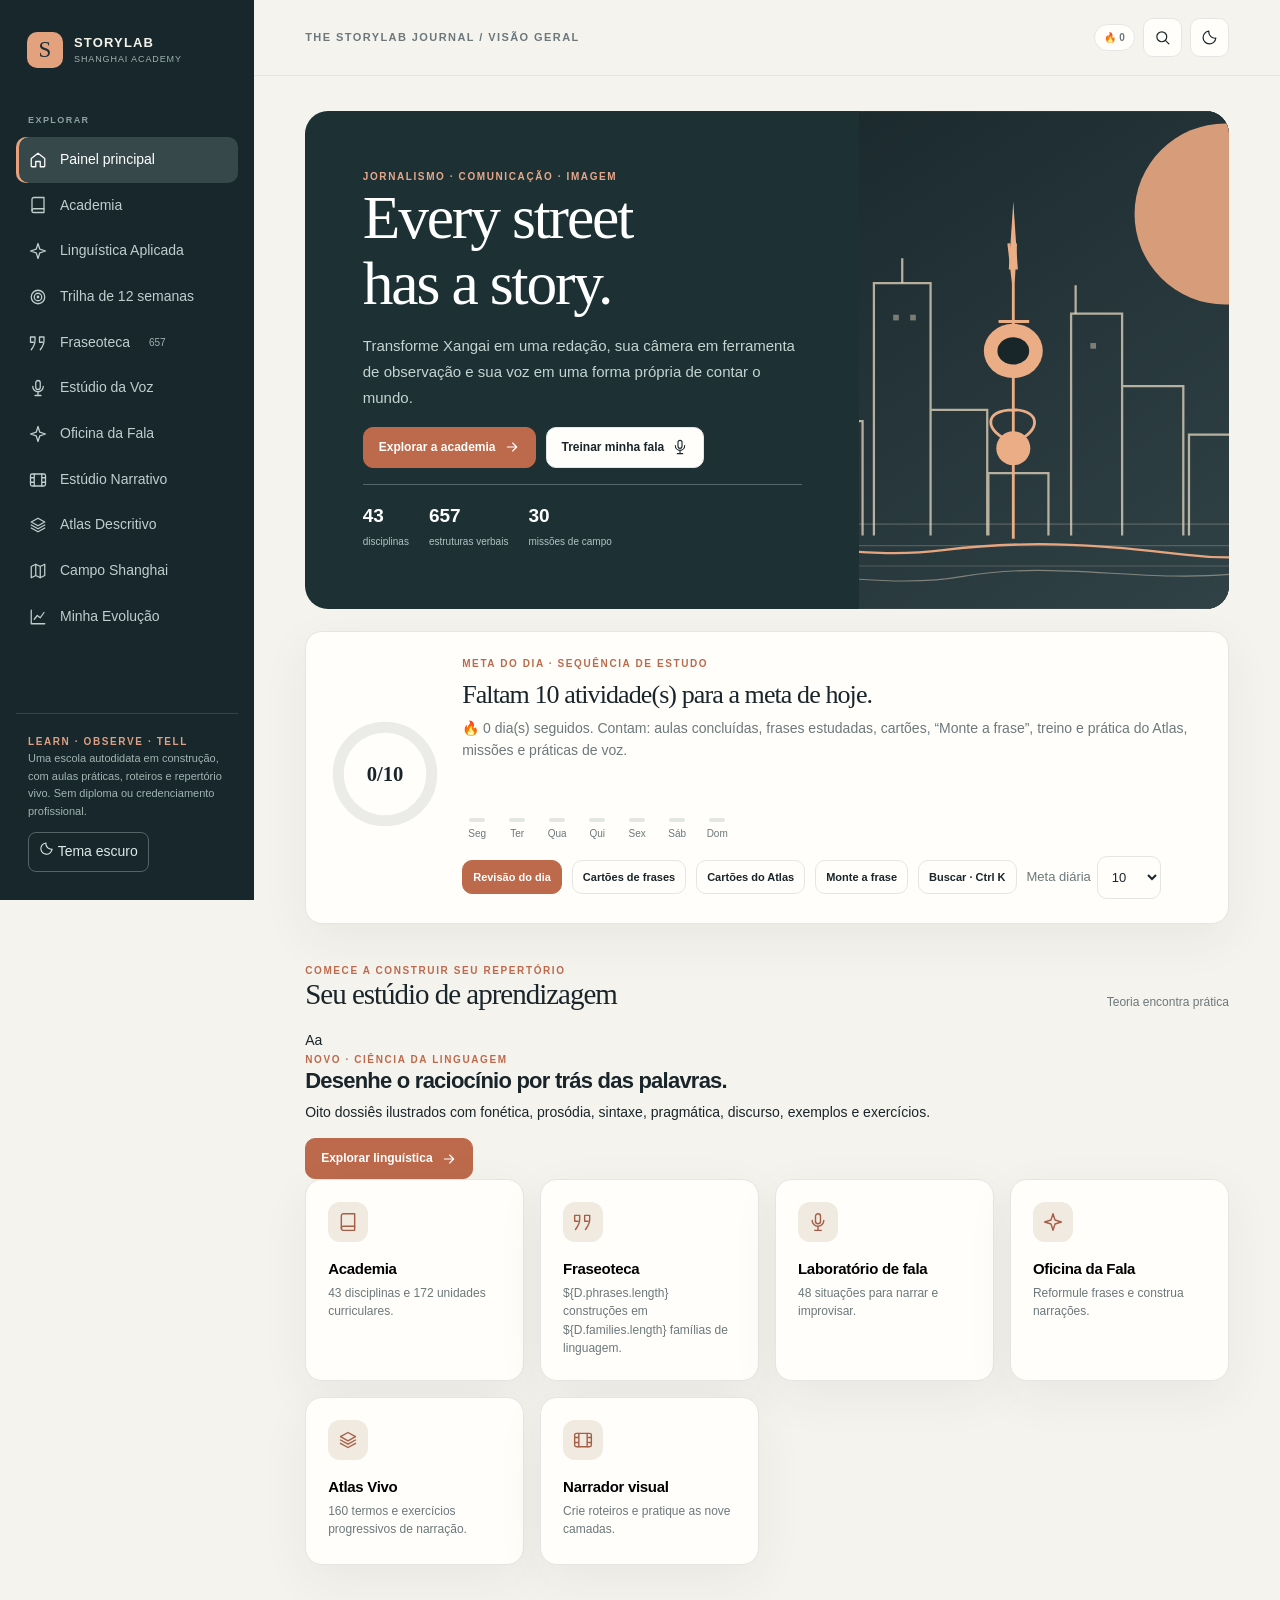
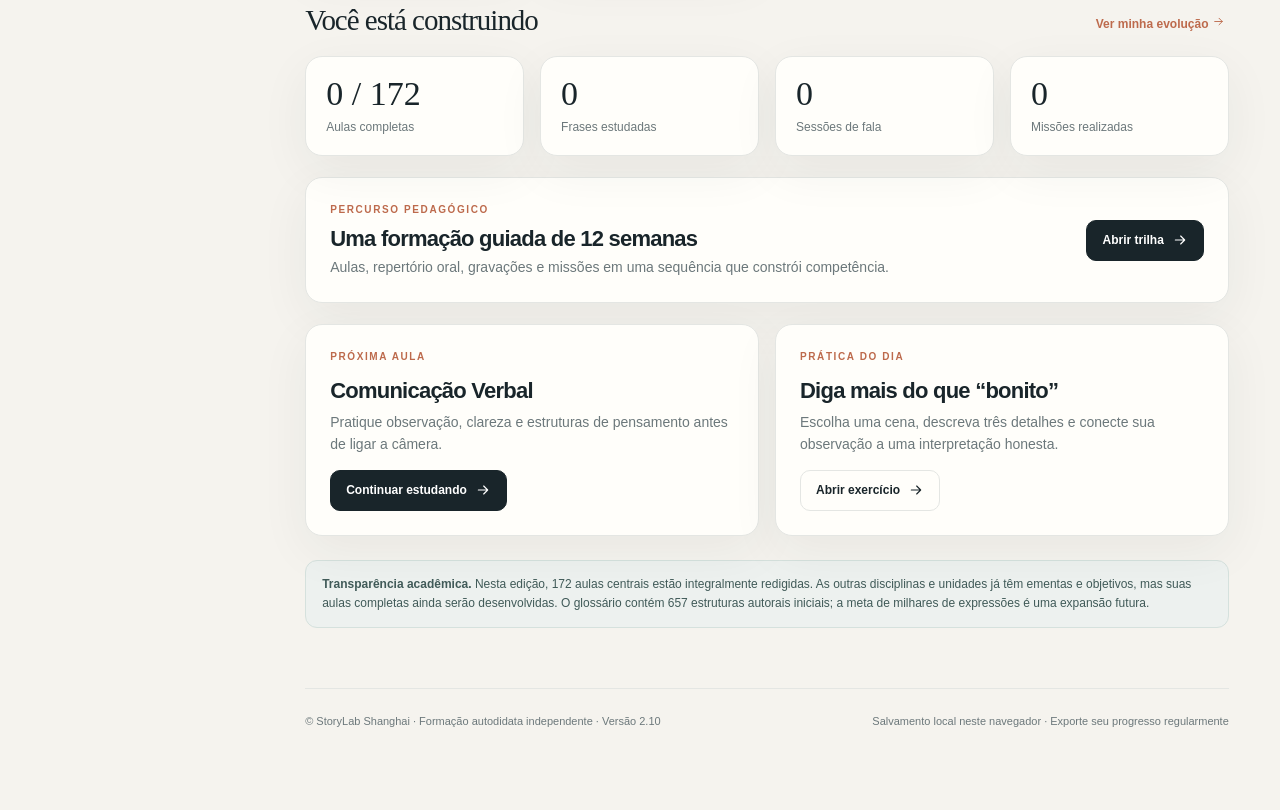
==== storylab-shanghai-offline.html @ 1ed39e2d "feat: 19 campos do Atlas com esquema, ampliação, atalho no termo e rótulo acessível (v2.10) - Rosto," ====
<!doctype html>
<html lang="pt-BR">
<head>
  <meta charset="utf-8">
  <meta name="viewport" content="width=device-width, initial-scale=1, viewport-fit=cover">
  <meta name="theme-color" content="#161c21">
  <meta name="description" content="StoryLab Shanghai: uma escola prática de jornalismo, comunicação oral, fotografia e narrativas audiovisuais.">
  <meta name="color-scheme" content="light dark">
  <link rel="icon" href="[data-uri]" type="image/svg+xml">
  
  <style>
:root{--bg:#f5f3ee;--paper:#fffefa;--white:#ffffff;--ink:#19252a;--ink2:#344047;--muted:#6c787b;--faint:#96a0a1;--line:#e4e6e3;--wash:#ebece7;--accent:#bd6a4c;--accentsoft:#f8e8db;--pine:#32464a;--shadow:0 15px 50px rgba(31,43,45,.06);--radius:17px;--sidebar:254px;--focus:#c46b44}
*{box-sizing:border-box}html{scroll-behavior:smooth}body{margin:0;background:var(--bg);color:var(--ink);font-family:Inter,"Segoe UI",-apple-system,BlinkMacSystemFont,Arial,sans-serif;font-size:14px;line-height:1.55;-webkit-font-smoothing:antialiased}button,input,textarea,select{font:inherit}button{cursor:pointer}button:disabled{opacity:.5;cursor:not-allowed}a{color:inherit;text-decoration:none}::selection{background:#dbb29a;color:#162428}:focus-visible{outline:3px solid var(--focus);outline-offset:3px}h1,h2,h3,h4,p{margin-top:0}h1,h2,h3{letter-spacing:-.035em}h1,h2,.serif{font-family:Georgia,"Iowan Old Style",Cambria,serif;font-weight:normal}h1{font-size:clamp(35px,4.8vw,62px);line-height:1.08;margin-bottom:16px}h2{font-size:clamp(27px,3vw,37px);line-height:1.17;margin-bottom:12px}h3{font-size:22px;line-height:1.24;margin-bottom:8px}strong{font-weight:700}small,.small{font-size:12px}.muted{color:var(--muted)}.faint{color:var(--faint)}.eyebrow{color:var(--accent);font-size:10px;font-weight:850;letter-spacing:.16em;text-transform:uppercase}.subtitle{font-size:15px;color:var(--muted);line-height:1.75;max-width:720px}.layout{display:grid;grid-template-columns:var(--sidebar) minmax(0,1fr);min-height:100vh}.sidebar{background:#17272b;color:#f4f3e9;position:sticky;top:0;height:100vh;padding:28px 16px;display:flex;flex-direction:column;overflow-y:auto;z-index:12;scrollbar-width:thin}.brand{display:flex;align-items:center;gap:11px;padding:4px 11px 30px;cursor:pointer;background:transparent;border:0;color:inherit;text-align:left;width:100%}.brand-mark{display:grid;place-items:center;width:36px;height:36px;background:#e4a17e;color:#193037;border-radius:10px;flex-shrink:0;font-family:Georgia,serif;font-size:23px}.brand strong{display:block;letter-spacing:.09em;font-size:13px}.brand small{display:block;color:#a0b1b1;letter-spacing:.1em;font-size:9px}.nav-caption{padding:16px 12px 9px;color:#8da1a2;font-size:9px;letter-spacing:.16em;font-weight:800;text-transform:uppercase}.nav-item{width:100%;display:flex;align-items:center;gap:13px;color:#c0cece;background:transparent;border:0;padding:12px 13px;border-radius:10px;text-align:left;transition:.18s}.nav-item:hover{background:#2a3b3e;color:white}.nav-item.active{background:#37484a;color:#fff;box-shadow:inset 3px 0 #e7a17d}.nav-item span{flex:1}.nav-item svg{width:18px;height:18px;flex-shrink:0}.nav-item .tiny-count{font-size:10px;color:#9fb2b2}.sidebar-footer{margin-top:auto;padding:20px 12px 0;border-top:1px solid #344449;color:#a2b4b2}.sidebar-footer .note{font-size:11px;line-height:1.6}.sidebar-footer button{margin-top:12px;background:transparent;border:1px solid #536366;color:#dce9e7;padding:8px 10px;border-radius:8px}.workspace{min-width:0;max-width:100%}.topbar{height:76px;position:sticky;top:0;background:rgba(245,243,238,.94);backdrop-filter:blur(16px);z-index:10;border-bottom:1px solid var(--line);display:flex;align-items:center;justify-content:space-between;padding:0 clamp(20px,4vw,60px);gap:18px}.topbar-left{display:flex;align-items:center;gap:12px;min-width:0}.topbar-label{font-size:11px;font-weight:800;letter-spacing:.13em;color:var(--muted);text-transform:uppercase;white-space:nowrap;overflow:hidden;text-overflow:ellipsis}.top-actions{display:flex;gap:8px;align-items:center}.page{padding:35px clamp(20px,4vw,60px) 80px;max-width:1560px;margin:auto;min-height:calc(100vh - 76px)}.page-head{display:flex;justify-content:space-between;align-items:end;gap:18px;margin-bottom:30px}.page-head .subtitle{margin:0}.breadcrumb{display:flex;gap:8px;align-items:center;color:var(--muted);font-size:12px;margin-bottom:20px}.breadcrumb button{border:0;background:transparent;color:var(--muted);padding:0}.breadcrumb button:hover{color:var(--accent)}.btn{display:inline-flex;align-items:center;justify-content:center;gap:8px;background:var(--ink);border:1px solid var(--ink);color:#fff;padding:10px 15px;min-height:41px;border-radius:10px;font-size:12px;font-weight:750;transition:.18s;white-space:nowrap}.btn:hover{transform:translateY(-1px);box-shadow:0 5px 14px rgba(20,33,35,.12)}.btn.secondary{background:var(--paper);border-color:var(--line);color:var(--ink)}.btn.ghost{background:transparent;border-color:transparent;color:var(--ink)}.btn.accent{background:var(--accent);border-color:var(--accent);color:#fff}.btn.sm{padding:7px 10px;min-height:34px;font-size:11px}.btn svg{width:16px;height:16px}.icon-btn{width:39px;height:39px;display:grid;place-items:center;background:var(--paper);border:1px solid var(--line);border-radius:10px;color:var(--ink)}.icon-btn:hover{background:var(--wash)}.icon-btn svg{width:17px;height:17px}.mobile-menu{display:none}.chip{display:inline-flex;align-items:center;gap:6px;padding:5px 9px;border:1px solid var(--line);border-radius:100px;color:var(--muted);background:var(--paper);font-size:10px;font-weight:730}.chip.accent{color:#9a5035;background:var(--accentsoft);border-color:#ecd1c1}.chip.dark{background:var(--pine);color:white;border-color:var(--pine)}.chip-button{border-radius:100px;background:transparent;border:1px solid var(--line);padding:9px 13px;font-size:12px;font-weight:650;color:var(--muted)}.chip-button:hover{border-color:var(--ink);color:var(--ink)}.chip-button.active{background:var(--ink);color:var(--paper);border-color:var(--ink)}.filters{display:flex;gap:8px;align-items:center;flex-wrap:wrap;margin-bottom:24px}.panel{background:var(--paper);border:1px solid var(--line);border-radius:var(--radius);box-shadow:var(--shadow)}.panel-pad{padding:24px}.grid{display:grid;gap:16px}.grid-2{grid-template-columns:repeat(2,minmax(0,1fr))}.grid-3{grid-template-columns:repeat(3,minmax(0,1fr))}.grid-4{grid-template-columns:repeat(4,minmax(0,1fr))}.stack{display:flex;flex-direction:column;gap:16px}.row{display:flex;align-items:center;justify-content:space-between;gap:12px}.row-start{display:flex;align-items:center;gap:12px}.divider{height:1px;background:var(--line);margin:20px 0}.hero{display:grid;grid-template-columns:minmax(0,1.2fr) minmax(280px,.8fr);background:#1d3034;color:white;min-height:400px;overflow:hidden;border-radius:23px;position:relative}.hero-copy{padding:clamp(28px,4.5vw,58px);z-index:1;display:flex;flex-direction:column;justify-content:center}.hero .eyebrow{color:#e7a88a}.hero h1{max-width:690px}.hero p{font-size:15px;color:#c5d4d0;max-width:530px;line-height:1.75}.hero-art{background:#223538;overflow:hidden;display:flex;align-items:stretch}.hero-art img{width:100%;height:100%;object-fit:cover}.hero-statline{display:flex;gap:20px;flex-wrap:wrap;padding-top:16px;margin-top:16px;border-top:1px solid #536669}.hero-statline strong{display:block;font-size:19px;font-weight:650}.hero-statline small{font-size:10px;color:#b1c2c0}.section-title{display:flex;justify-content:space-between;align-items:end;gap:20px;margin:39px 0 18px}.section-title h2{font-size:29px;margin:0}.section-title .hint{font-size:12px;color:var(--muted)}.action-card{padding:22px;display:flex;flex-direction:column;align-items:flex-start;min-height:168px;transition:.2s}.action-card:hover,.course-card:hover,.mission-card:hover{border-color:#b5bfc0;transform:translateY(-2px)}.action-card .card-icon{width:40px;height:40px;background:#f0eae1;border-radius:12px;display:grid;place-items:center;margin-bottom:18px;color:#a65f46}.action-card .card-icon svg{width:20px;height:20px}.action-card h3{font-family:inherit;font-size:15px;font-weight:800;letter-spacing:-.02em;margin-bottom:5px}.action-card p{font-size:12px;color:var(--muted);margin:0}.stat-card{padding:18px 20px}.stat-card .stat{font-family:Georgia,serif;font-size:34px;line-height:1.1}.stat-card .label{margin-top:6px;color:var(--muted);font-size:12px}.notice{background:#f7eadf;border:1px solid #efd7c5;border-radius:12px;padding:14px 16px;color:#82573e;font-size:12px;line-height:1.6}.notice.info{background:#edf1ef;color:#405a58;border-color:#d5e1dd}.school-band{border-left:4px solid var(--stripe,#aa735a)}.school-tile{padding:24px;position:relative}.school-tile h3{font-family:Georgia,serif;font-size:23px}.school-tile p{color:var(--muted);font-size:12px}.school-tile .school-index{color:var(--accent);font-size:11px;letter-spacing:.14em}.school-tile .count{font-size:11px;color:var(--muted)}.course-card{padding:21px;display:flex;flex-direction:column;min-height:219px;transition:.18s}.course-card h3{font-family:inherit;font-size:16px;font-weight:800;margin:12px 0 8px}.course-card p{color:var(--muted);font-size:12px;line-height:1.6;flex:1}.course-card .footer{display:flex;align-items:center;justify-content:space-between;gap:8px;margin-top:14px}.course-card .footer a{font-size:12px;color:var(--accent);font-weight:760}.lesson-roadmap{display:grid;gap:10px}.lesson-row{padding:19px 20px;display:flex;gap:15px;align-items:center;text-align:left;border:1px solid var(--line);border-radius:12px;background:var(--paper);width:100%;color:var(--ink);transition:.15s}.lesson-row:hover{border-color:#acb8b9;background:#fcfaf4}.lesson-row .n{font-family:Georgia,serif;font-size:26px;color:var(--accent);min-width:36px}.lesson-row .grow{flex:1}.lesson-row .grow strong{display:block;font-size:14px}.lesson-row .grow small{color:var(--muted);display:block;margin-top:3px}.lesson-body{max-width:870px}.step{padding:25px;position:relative}.step .n{font-size:10px;color:var(--accent);font-weight:900;letter-spacing:.1em}.step h3{font-family:inherit;font-size:17px;font-weight:780;margin:10px 0}.step p{color:var(--ink2);line-height:1.85;margin-bottom:13px}.example{border-left:2px solid #db9c78;padding:10px 14px;background:#f7f1ea;color:#59443c;font-size:13px;line-height:1.7}.form-row{display:flex;gap:10px;flex-wrap:wrap;align-items:center}.search{width:100%;min-width:0;border-radius:10px;border:1px solid var(--line);background:var(--paper);padding:12px 14px;color:var(--ink)}.search:focus,.field:focus,select:focus{border-color:#a76d51;outline:2px solid rgba(193,117,78,.18)}.field,select{width:100%;background:var(--paper);border:1px solid var(--line);border-radius:10px;color:var(--ink);padding:11px 12px;min-height:43px}.field textarea,textarea.field{resize:vertical;min-height:90px;line-height:1.6}.field-label{font-size:11px;display:block;font-weight:760;margin-bottom:6px;color:var(--ink2)}.phrases-count{font-size:12px;color:var(--muted);margin:6px 0 20px}.phrase-card{padding:18px 19px;display:flex;flex-direction:column;gap:12px;min-height:172px}.phrase-card .phrase-text{font-size:15px;font-weight:650;line-height:1.6;letter-spacing:-.01em}.phrase-card .foreign{font-size:12px;line-height:1.7;color:var(--muted)}.phrase-card .actions{display:flex;gap:6px;align-items:center;flex-wrap:wrap;margin-top:auto}.phrase-card .actions .btn{font-size:10px}.review-dot{color:var(--accent);font-size:11px;font-weight:800}.atlas-terms{display:flex;flex-wrap:wrap;gap:9px}.atlas-terms button{border-radius:9px;padding:10px 12px;border:1px solid var(--line);background:var(--paper);color:var(--ink2);font-size:13px}.atlas-terms button:hover{border-color:#bd7f61;background:var(--accentsoft)}.record-stage{text-align:center;padding:26px 24px;background:#1d3034;color:white;border-radius:18px;position:relative;overflow:hidden}.record-stage h2{font-size:31px}.record-stage p{color:#c6d1d1}.record-stage .timer{font-size:58px;font-variant-numeric:tabular-nums;line-height:1.1;font-family:Georgia,serif}.record-stage .record{display:inline-flex;width:72px;height:72px;border-radius:100%;border:2px solid #e5ab8b;background:#dd805c;align-items:center;justify-content:center;color:#fff;margin:17px auto;transition:.2s}.record-stage .record.active{animation:pulse 1.3s infinite}@keyframes pulse{50%{box-shadow:0 0 0 12px rgba(222,124,94,.12)}}.record-stage .record svg{width:28px;height:28px}.scale-grid{display:grid;grid-template-columns:repeat(2,1fr);gap:18px}.scale-field{background:var(--paper);border:1px solid var(--line);padding:14px;border-radius:12px}.scale-field label{display:block;font-weight:760;font-size:12px}.scale-field input{width:100%;accent-color:var(--accent)}.scale-field .row{font-size:11px;color:var(--muted);margin-top:6px}.metric-bar{height:7px;border-radius:99px;background:#e6e7e1;overflow:hidden}.metric-bar span{display:block;height:100%;border-radius:99px;background:#bd795c}.mission-card{padding:21px;transition:.18s}.mission-card h3{font-size:18px;font-family:Georgia,serif}.mission-card p{font-size:12px;color:var(--muted)}.mission-card .footer{display:flex;align-items:center;justify-content:space-between;margin-top:18px}.checklist{display:grid;gap:12px}.checklist label{display:flex;align-items:start;gap:10px;padding:11px 13px;background:#f3f2ed;border:1px solid var(--line);border-radius:10px}.checklist input{margin-top:3px;accent-color:var(--accent)}.output{white-space:pre-wrap;background:#f0efe9;border:1px dashed #b7bcba;color:var(--ink2);line-height:1.9;border-radius:12px;padding:22px;min-height:120px}.layer-card{border-left:3px solid var(--accent);padding:14px 18px;background:var(--paper);border-radius:0 12px 12px 0;margin-bottom:9px}.layer-card strong{display:block}.layer-card .question{color:var(--muted);font-size:12px;margin:4px 0}.layer-card .example{padding:0;border:0;background:none;font-size:12px}.prompter{height:330px;overflow:auto;background:#17292e;border-radius:16px;padding:36px;color:#f9f7ed;text-align:center;scroll-behavior:auto}.prompter-inner{font-family:Georgia,serif;font-size:28px;line-height:1.9;white-space:pre-wrap;max-width:620px;margin:auto;padding-bottom:250px}.mini-chart{display:flex;gap:7px;align-items:end;height:100px;border-bottom:1px solid var(--line);padding:0 0 8px}.mini-chart .bar{flex:1;min-height:5px;background:#b87959;border-radius:5px 5px 0 0;position:relative}.mini-chart .bar i{font-size:9px;font-style:normal;position:absolute;bottom:-20px;left:50%;transform:translateX(-50%);color:var(--muted)}.empty{padding:45px 25px;text-align:center;color:var(--muted);background:var(--paper);border-radius:14px;border:1px dashed var(--line)}.empty h3{font-family:Georgia,serif;color:var(--ink)}.footer-note{margin-top:60px;padding-top:24px;border-top:1px solid var(--line);color:var(--muted);font-size:11px;display:flex;gap:15px;justify-content:space-between;flex-wrap:wrap}.toast{position:fixed;bottom:24px;right:22px;background:#1b2b2f;color:white;border-radius:11px;padding:12px 16px;box-shadow:0 12px 35px #15232830;z-index:100;font-size:12px}.menu-scrim{display:none}.two-col{display:grid;grid-template-columns:minmax(0,1.6fr) minmax(285px,1fr);gap:22px}.side-help{position:sticky;top:104px;align-self:start}.highlight{background:var(--accentsoft);border-radius:13px;padding:19px}.accordion-summary{font-size:12px;color:var(--muted)}.tool-row{display:flex;align-items:center;gap:9px;flex-wrap:wrap}.small-link{border:0;background:none;color:var(--accent);font-size:12px;font-weight:760;padding:4px}.small-link:hover{text-decoration:underline}svg{flex-shrink:0}input[type=range]{accent-color:var(--accent)}.hidden{display:none!important}
[data-theme="dark"]{--bg:#101a1e;--paper:#1b2a2e;--white:#223036;--ink:#eff0e7;--ink2:#d4dbd7;--muted:#a7b6b6;--faint:#869b9e;--line:#344449;--wash:#293c3f;--accent:#eba781;--accentsoft:#48342e;--pine:#354c51;--shadow:none;--focus:#efb18c}
[data-theme="dark"] .topbar{background:rgba(16,26,30,.95)}[data-theme="dark"] .example{background:#352f2b;color:#e5c9b4}[data-theme="dark"] .highlight,[data-theme="dark"] .notice{background:#3d3430;border-color:#59463e;color:#f1cfba}[data-theme="dark"] .notice.info{background:#233a3a;color:#bfd6d0}[data-theme="dark"] .checklist label,[data-theme="dark"] .output{background:#23343a}[data-theme="dark"] .action-card .card-icon{background:#45392f;color:#eba781}[data-theme="dark"] .chip.accent{color:#f4baa0}[data-theme="dark"] .btn.secondary{background:#223136}
@media(max-width:1200px){.grid-4{grid-template-columns:repeat(2,minmax(0,1fr))}.grid-3{grid-template-columns:repeat(2,minmax(0,1fr))}.hero{grid-template-columns:1.2fr .8fr}}@media(max-width:900px){:root{--sidebar:0px}.layout{grid-template-columns:1fr}.sidebar{position:fixed;left:0;top:0;width:265px;transform:translateX(-100%);transition:transform .25s;box-shadow:15px 0 30px #0002}.layout.menu-open .sidebar{transform:translateX(0)}.layout.menu-open .menu-scrim{display:block;position:fixed;inset:0;background:#0008;z-index:11;border:0}.mobile-menu{display:grid}.topbar{height:67px}.page{min-height:calc(100vh - 67px)}.hero{min-height:340px}.hero-copy{padding:32px}.hero-art{min-width:200px}}@media(max-width:650px){.page{padding:23px 17px 60px}.topbar{padding:0 16px}.topbar-label{font-size:10px}.hero{grid-template-columns:1fr}.hero-copy{padding:31px 24px 20px}.hero h1{font-size:40px}.hero-art{height:175px}.hero-art img{object-position:center 47%}.hero p{font-size:13px}.hero-statline{gap:15px}.grid-2,.grid-3,.grid-4,.two-col{grid-template-columns:1fr}.scale-grid{grid-template-columns:1fr 1fr}.page-head{display:block}.page-head .btn{margin-top:15px}.section-title{align-items:flex-start}.section-title h2{font-size:26px}.panel-pad{padding:18px}.course-card,.action-card{min-height:unset}.side-help{position:static}.record-stage .timer{font-size:50px}.prompter-inner{font-size:23px}.phrase-card{min-height:unset}.toast{left:18px;right:18px}.btn{white-space:normal}.stat-card .stat{font-size:29px}}@media(prefers-reduced-motion:reduce){*,*:before,*:after{scroll-behavior:auto!important;transition:none!important;animation:none!important}}
/* v1.1 — Oficina da Fala */
.clinic-tips{margin:13px 0 18px;padding-left:21px;color:var(--ink2);font-size:13px;line-height:1.85}
.clinic-tips li{padding-left:4px;margin:7px 0}
.clinic-before,.clinic-after{padding:20px;border-radius:12px;margin:15px 0}
.clinic-before{background:var(--wash);border:1px solid var(--line)}
.clinic-after{background:var(--accentsoft);border:1px solid var(--line)}
.clinic-before p,.clinic-after p{font-family:Georgia,serif;font-size:20px;line-height:1.6;margin:13px 0;color:var(--ink)}
.clinic-after .small{font-family:inherit;font-size:13px;color:var(--muted);line-height:1.7}
.clinic-saved{padding:13px 0;border-bottom:1px solid var(--line)}
.clinic-saved:last-child{border:0}
.clinic-saved strong{display:block;margin-bottom:5px}
.clinic-saved p{margin:8px 0}
.clinic-saved .form-row{gap:6px}
.clinic-saved button{font-size:11px}
@media(max-width:650px){.clinic-before p,.clinic-after p{font-size:18px}}


/* v1.2 — Atlas comentado e prática progressiva */
.atlas12-toolbar{display:grid;grid-template-columns:minmax(210px,1fr) minmax(240px,1.5fr);gap:16px;margin-bottom:20px}
.atlas12-toolbar .field-label{margin-bottom:8px}.atlas12-toolbar select,.atlas12-toolbar input{width:100%;max-width:100%}
.atlas12-columns{display:grid;grid-template-columns:minmax(0,1fr) minmax(0,1.25fr);gap:20px;align-items:start}
.atlas12-tags{display:flex;gap:9px;flex-wrap:wrap;margin-top:14px}
.atlas12-term{border:1px solid var(--line);background:var(--paper);color:var(--ink);border-radius:10px;padding:10px 13px;text-align:left;display:inline-flex;flex-direction:column;gap:3px;align-items:start;line-height:1.35}
.atlas12-term span{color:var(--accent);font-size:10px}.atlas12-term small{color:var(--muted);font-size:10px}.atlas12-term.active,.atlas12-term:focus-visible{border-color:var(--accent);background:var(--accentsoft)}
.atlas12-list{margin-top:16px}.atlas12-detail h2,.atlas12-work h2{font-family:Georgia,serif;font-size:clamp(25px,3vw,34px);line-height:1.2;margin:15px 0}
.atlas12-definition{font-size:17px;line-height:1.7;margin-bottom:21px;color:var(--ink2)}
.atlas12-example,.atlas12-warning,.atlas12-feedback{padding:16px;border:1px solid var(--line);border-radius:12px;margin:14px 0;background:var(--wash)}
.atlas12-example{background:var(--accentsoft)}.atlas12-warning p,.atlas12-example p{line-height:1.8;font-size:15px;margin:10px 0}
.atlas12-feedback ul{margin:10px 0 0;padding-left:21px;line-height:1.75}.atlas12-feedback p{margin:10px 0}
.atlas12-steps{display:grid;grid-template-columns:repeat(4,minmax(0,1fr));gap:6px;margin:18px 0}
.atlas12-step{padding:11px 4px;text-align:center;border:1px solid var(--line);border-radius:9px;background:var(--paper);color:var(--ink);font-weight:600;font-size:11px;line-height:1.4}
.atlas12-step.active{color:var(--accent);border-color:var(--accent);background:var(--accentsoft)}
.atlas12-writing{line-height:1.75;min-height:168px}.atlas12-history{border-top:1px solid var(--line);padding:12px 0}
.atlas12-history p{margin:7px 0;white-space:normal;word-break:break-word}.atlas12-history .btn{margin-left:7px}
@media(max-width:850px){.atlas12-toolbar,.atlas12-columns{grid-template-columns:1fr}}
@media(max-width:500px){.atlas12-steps{grid-template-columns:repeat(2,minmax(0,1fr))}.atlas12-detail h2,.atlas12-work h2{font-size:25px}.atlas12-term{padding:9px 11px}}

/* v1.3 — gravação vinculada ao Atlas */
.atlas13-audio{margin:24px 0 4px;padding:22px;background:var(--wash);border:1px solid var(--line);border-radius:14px}
.atlas13-audio h3{font-family:Georgia,serif;font-size:22px;line-height:1.3;margin:8px 0 10px}
.atlas13-rec-controls{align-items:center;gap:12px;margin:18px 0}
.atlas13-player{display:block;width:100%;margin:16px 0}
.atlas13-rubric{display:grid;grid-template-columns:repeat(2,minmax(0,1fr));gap:10px;margin-top:15px}
.atlas13-metric{background:var(--paper);border:1px solid var(--line);border-radius:10px;padding:12px}
.atlas13-metric label{display:block;font-weight:650;margin-bottom:7px}
.atlas13-metric select{width:100%;max-width:100%;min-width:0}
.atlas13-metric p{margin:8px 0 0;line-height:1.5}
.atlas13-error{color:#aa4535;font-weight:600;margin-top:11px}
[data-theme="dark"] .atlas13-error{color:#ffb4a4}
@media(max-width:540px){.atlas13-audio{padding:16px}.atlas13-rubric{grid-template-columns:1fr}}
/* Atlas 1.4 — domínio por termo, trocas de precisão e treino */
:root{--ok:#3f7a5a;--oksoft:#e3f0e7;--no:#aa4535;--nosoft:#f7e3de}
[data-theme="dark"]{--ok:#8fd1aa;--oksoft:#23392e;--no:#ffb4a4;--nosoft:#4a2c27}
.sr-only{position:absolute;width:1px;height:1px;padding:0;margin:-1px;overflow:hidden;clip:rect(0,0,0,0);white-space:nowrap;border:0}
.atlas14-mark{font-size:11px;font-weight:700;margin-left:2px}.atlas14-mark.mastered{color:var(--ok)}.atlas14-mark.learning{color:var(--muted)}.atlas14-mark.due{color:var(--accent)}
.atlas12-term .atlas14-mark{font-size:11px;color:inherit}.atlas12-term .atlas14-mark.mastered{color:var(--ok)}.atlas12-term .atlas14-mark.due{color:var(--accent)}
.atlas14-bar{height:6px;border-radius:99px;background:var(--wash);overflow:hidden;margin:10px 0 4px}.atlas14-bar span{display:block;height:100%;background:var(--ok);border-radius:99px;transition:width .3s}
.atlas14-status{font-size:13px;font-weight:600;margin:4px 0 16px;color:var(--muted)}.atlas14-status.mastered{color:var(--ok)}.atlas14-status.due{color:var(--accent)}
.atlas14-badge{display:inline-block;min-width:18px;padding:1px 6px;margin-left:6px;border-radius:99px;background:var(--accent);color:var(--paper);font-size:11px;line-height:16px;text-align:center}
.atlas14-swap{border-top:1px solid var(--line);padding:14px 0 4px}.atlas14-swap:first-of-type{margin-top:12px}
.atlas14-swap-head{display:flex;flex-wrap:wrap;align-items:center;gap:7px;margin:6px 0}.atlas14-swap-head s{color:var(--muted);font-weight:600}
.atlas14-chip,.atlas14-pill{border:1px solid var(--line);background:var(--paper);color:var(--ink);border-radius:99px;padding:4px 10px;font-size:13px;line-height:1.4}
.atlas14-chip{cursor:pointer}.atlas14-chip:hover,.atlas14-chip:focus-visible{border-color:var(--accent);background:var(--accentsoft)}
.atlas14-weak,.atlas14-strong{font-size:14px;line-height:1.6;margin:6px 0;padding-left:12px;border-left:3px solid var(--line)}
.atlas14-weak{color:var(--muted)}.atlas14-strong{border-left-color:var(--ok);color:var(--ink2)}
.atlas14-found{margin-top:12px;padding-top:10px;border-top:1px solid var(--line)}
.atlas14-train{max-width:760px}.atlas14-title{font-family:Georgia,serif;font-size:clamp(24px,3vw,32px);line-height:1.2;margin:12px 0}
.atlas14-prompt{font-family:Georgia,serif;font-size:clamp(19px,2.4vw,23px);line-height:1.55;margin:8px 0 20px;color:var(--ink)}
.atlas14-options{display:grid;grid-template-columns:repeat(2,minmax(0,1fr));gap:10px}
.atlas14-option{border:1px solid var(--line);background:var(--paper);color:var(--ink);border-radius:12px;padding:14px 16px;font-size:16px;font-weight:600;text-align:left;cursor:pointer;min-height:52px}
.atlas14-option:hover:not(:disabled),.atlas14-option:focus-visible{border-color:var(--accent);background:var(--accentsoft)}
.atlas14-option:disabled{cursor:default;opacity:.75}.atlas14-option.correct{opacity:1;border-color:var(--ok);background:var(--oksoft);color:var(--ok)}.atlas14-option.wrong{opacity:1;border-color:var(--no);background:var(--nosoft);color:var(--no)}
.atlas14-option.correct::after{content:" ✓"}.atlas14-option.wrong::after{content:" ✕"}
.atlas14-explain{margin:18px 0;padding:16px;border-radius:12px;border:1px solid var(--line);background:var(--wash)}.atlas14-explain p{margin:8px 0;line-height:1.65}
.atlas14-explain.ok{border-color:var(--ok)}.atlas14-explain.no{border-color:var(--no)}.atlas14-explain.ok>strong{color:var(--ok)}.atlas14-explain.no>strong{color:var(--no)}
.atlas14-filled{font-family:Georgia,serif;font-size:17px;line-height:1.6}.atlas14-filled mark{background:transparent;color:inherit;font-weight:700;border-bottom:2px solid var(--ok);padding:0 2px}
@media(max-width:500px){.atlas14-options{grid-template-columns:1fr}}
/* Aviso de nova versão do PWA */
.update-banner{position:fixed;left:50%;bottom:24px;transform:translateX(-50%);z-index:101;display:flex;align-items:center;gap:14px;max-width:calc(100% - 32px);padding:12px 12px 12px 18px;background:var(--ink);color:var(--paper);border-radius:14px;box-shadow:0 12px 35px #15232840;font-size:14px;font-weight:600}
.update-banner .btn{flex-shrink:0}
@media(max-width:600px){.update-banner{left:16px;right:16px;transform:none;justify-content:space-between}}
/* Interatividade 1.8 — busca, cartões, Monte a frase, meta diária */
html.ix-locked{overflow:hidden}
.ix-backdrop{position:fixed;inset:0;background:#0d161a99;z-index:200;animation:ix-fade .15s ease}
.ix-dialog{position:fixed;z-index:201;left:50%;top:8vh;transform:translateX(-50%);width:min(680px,calc(100vw - 32px));max-height:84vh;overflow:auto;background:var(--paper);color:var(--ink);border:1px solid var(--line);border-radius:18px;padding:20px;box-shadow:0 24px 70px #0d161a55;animation:ix-pop .18s ease}
.ix-dialog-head{display:flex;justify-content:space-between;align-items:center;margin-bottom:14px;font-family:Georgia,serif;font-size:19px}
@keyframes ix-fade{from{opacity:0}}@keyframes ix-pop{from{opacity:0;transform:translate(-50%,8px)}}
kbd{display:inline-block;min-width:20px;padding:1px 6px;border:1px solid var(--line);border-bottom-width:2px;border-radius:6px;background:var(--wash);font:600 11px/1.5 ui-monospace,monospace;color:var(--ink2);text-align:center}
.ix-search .search{width:100%;font-size:17px}
.ix-results{display:flex;flex-direction:column;gap:4px;margin-top:12px;max-height:52vh;overflow:auto}
.ix-result{display:flex;align-items:center;gap:12px;width:100%;text-align:left;padding:10px 12px;border-radius:10px;border:1px solid transparent;background:transparent;color:var(--ink);cursor:pointer}
.ix-result:hover,.ix-result.active{background:var(--accentsoft);border-color:var(--accent)}
.ix-result-text{display:flex;flex-direction:column;min-width:0}.ix-result-text strong{font-weight:600;white-space:nowrap;overflow:hidden;text-overflow:ellipsis}.ix-result-text small{color:var(--muted)}
.ix-type{flex-shrink:0;width:76px;font-size:10px;font-weight:700;letter-spacing:.06em;text-transform:uppercase;color:var(--muted)}
.ix-type-term{color:var(--accent)}.ix-type-lesson{color:var(--ok)}
.ix-empty{padding:18px 4px}.ix-hint{margin:12px 0 0}
.ix-progress{height:6px;border-radius:99px;background:var(--wash);overflow:hidden}.ix-progress span{display:block;height:100%;background:var(--accent);transition:width .3s}
.ix-card{perspective:1200px;margin:16px 0;cursor:pointer;touch-action:pan-y;outline:none;transition:transform .2s}
.ix-card-inner{position:relative;min-height:230px;transition:transform .45s cubic-bezier(.2,.7,.2,1);transform-style:preserve-3d}
.ix-card.flipped .ix-card-inner{transform:rotateY(180deg)}
.ix-face{position:absolute;inset:0;padding:22px;border:1px solid var(--line);border-radius:16px;background:var(--wash);backface-visibility:hidden;display:flex;flex-direction:column;gap:10px;overflow:auto}
.ix-back{transform:rotateY(180deg);background:var(--paper);border-color:var(--accent)}
.ix-intent{font-family:Georgia,serif;font-size:26px;line-height:1.25;margin:6px 0}
.ix-phrase{font-family:Georgia,serif;font-size:21px;line-height:1.45;margin:4px 0}
.ix-note{font-size:14px;line-height:1.6;color:var(--ink2);margin:0}
.ix-scene{font-family:Georgia,serif;font-style:italic;margin:4px 0 2px}
.ix-tap{margin-top:auto;font-size:12px;color:var(--muted)}
.ix-card:focus-visible .ix-face{outline:2px solid var(--focus)}
.ix-grade .btn{min-width:130px}
.ix-done{text-align:center;padding:24px 0}.ix-done h3{font-family:Georgia,serif;font-size:24px}
.ix-answer,.ix-pool{display:flex;flex-wrap:wrap;gap:8px;min-height:54px;padding:12px;border-radius:12px;margin:10px 0}
.ix-answer{border:2px dashed var(--line);background:var(--wash)}
.ix-tile{padding:8px 12px;border-radius:10px;border:1px solid var(--line);background:var(--paper);color:var(--ink);font-size:15px;cursor:pointer;transition:transform .12s,border-color .12s;animation:ix-fade .15s ease}
.ix-tile:hover:not(:disabled){transform:translateY(-2px);border-color:var(--accent)}
.ix-answer .ix-tile{border-color:var(--accent);background:var(--accentsoft)}
.ix-hint-line{margin:6px 0 0;font-size:14px}
.ix-result-box{padding:14px;border-radius:12px;margin:12px 0;border:1px solid var(--line)}.ix-result-box.ok{border-color:var(--ok);background:var(--oksoft)}.ix-result-box.no{border-color:var(--no);background:var(--nosoft)}
.ix-result-box.ok>strong{color:var(--ok)}.ix-result-box.no>strong{color:var(--no)}
.ix-keys{width:100%;border-collapse:collapse}.ix-keys td{padding:9px 6px;border-bottom:1px solid var(--line)}.ix-keys td:first-child{white-space:nowrap;width:40%}
.ix-streak{font-weight:700;cursor:default}
.ix-daily{display:flex;gap:22px;align-items:center;margin:22px 0}
.ix-daily h2{font-family:Georgia,serif;font-size:clamp(20px,2.4vw,26px);margin:8px 0}
.ix-ring{width:110px;height:110px;flex-shrink:0}.ix-ring circle{fill:none;stroke-width:8}.ix-ring-bg{stroke:var(--wash)}
.ix-ring-fg{stroke:var(--accent);stroke-linecap:round;transform:rotate(-90deg);transform-origin:50% 50%;transition:stroke-dashoffset .6s ease}
.ix-ring text{fill:var(--ink);font:700 15px Georgia,serif}
.ix-week{display:flex;gap:10px;align-items:flex-end;height:66px;margin:10px 0 14px}
.ix-week-col{display:flex;flex-direction:column;align-items:center;gap:4px;width:30px}
.ix-week-col span{width:16px;border-radius:5px;background:var(--line)}.ix-week-col span.some{background:var(--accentsoft);border:1px solid var(--accent)}.ix-week-col span.full{background:var(--accent)}
.ix-week-col small{font-size:10px;color:var(--muted);text-transform:capitalize}
.ix-daily-actions{flex-wrap:wrap;align-items:center}.ix-goal{font-size:13px;color:var(--muted);display:inline-flex;gap:6px;align-items:center}
.ix-phrase-actions{flex-wrap:wrap}
.phrase-card.ix-flash{animation:ix-flash 1.6s ease}
@keyframes ix-flash{0%,40%{box-shadow:0 0 0 3px var(--accent)}100%{box-shadow:none}}
.atlas14-live{display:flex;flex-wrap:wrap;gap:8px;margin-top:8px;min-height:22px}
.atlas14-live-item{font-size:12px;padding:3px 9px;border-radius:99px;background:var(--wash);color:var(--muted)}
.atlas14-live-item.ok{color:var(--ok);background:var(--oksoft)}.atlas14-live-item.warn{color:var(--no);background:var(--nosoft)}
.ix-burst{position:fixed;left:50%;top:40%;z-index:300;pointer-events:none}
.ix-burst i{position:absolute;width:8px;height:8px;border-radius:2px;background:var(--accent);animation:ix-burst .9s ease-out forwards;transform:rotate(var(--a))}
.ix-burst i:nth-child(3n){background:var(--ok)}
@keyframes ix-burst{to{transform:rotate(var(--a)) translateY(calc(var(--d) * -1));opacity:0}}
@media(max-width:600px){.ix-dialog{top:0;left:0;transform:none;width:100vw;max-height:100vh;height:100vh;border-radius:0}@keyframes ix-pop{from{opacity:0}}.ix-daily{flex-direction:column;align-items:flex-start}.ix-intent{font-size:22px}.ix-grade .btn{min-width:0;flex:1}}
@media(prefers-reduced-motion:reduce){.ix-card-inner,.ix-ring-fg,.ix-progress span{transition:none}.ix-backdrop,.ix-dialog,.ix-tile{animation:none}}
.ix-goal{white-space:nowrap}.ix-goal select{width:auto;min-width:64px;padding:6px 10px}
/* Interatividade 1.9 — cartões do Atlas, cronômetro e conquistas */
.ix-definition{font-family:Georgia,serif;font-size:20px;line-height:1.45;margin:6px 0}
.ix-timer{text-align:center;position:relative}
.ix-timer-ring{width:200px;height:200px;margin:4px auto 0;display:block}.ix-timer-ring circle{fill:none;stroke-width:10}
.ix-timer-ring .ix-ring-fg{transition:stroke-dashoffset .2s linear}
.ix-timer-time{font:700 52px/1 Georgia,serif;margin-top:-128px;height:128px;color:var(--ink)}
.ix-timer-time.done{font-size:38px;color:var(--accent)}
.ix-timer-instruction{max-width:440px;margin:6px auto 16px;line-height:1.6;color:var(--ink2)}
.ix-badges-panel{margin-top:22px}
.ix-badges{display:grid;grid-template-columns:repeat(auto-fill,minmax(180px,1fr));gap:10px;margin-top:14px}
.ix-badge{display:flex;flex-direction:column;gap:4px;padding:12px;border:1px solid var(--line);border-radius:12px;background:var(--wash);opacity:.55}
.ix-badge.on{opacity:1;background:var(--paper);border-color:var(--accent)}
.ix-badge-icon{font-size:22px}.ix-badge small{color:var(--muted);line-height:1.4}
/* Diagramas explicativos das aulas (illustrations.js) */
:root{--fig-0:#e9d6c7;--fig-0s:#b9775a;--fig-1:#d3e1dc;--fig-1s:#4f7c72;--fig-2:#e6dfc8;--fig-2s:#9a8340;--fig-3:#dcd9e6;--fig-3s:#6b6690;--fig-core:#1d3034;--fig-core-t:#f5f3ee}
[data-theme="dark"]{--fig-0:#4a3329;--fig-0s:#eba781;--fig-1:#203b37;--fig-1s:#8fc3b6;--fig-2:#3d3722;--fig-2s:#d9bd6c;--fig-3:#2f2d40;--fig-3s:#b3add9;--fig-core:#eba781;--fig-core-t:#101a1e}
.fig{margin:26px 0;padding:18px 18px 16px;background:var(--paper);border:1px solid var(--line);border-radius:var(--radius)}
.fig-head{display:flex;flex-direction:column;gap:4px;margin-bottom:12px}.fig-head strong{font-family:Georgia,serif;font-size:20px;font-weight:normal;line-height:1.3;color:var(--ink)}
.fig-svg{display:block;width:100%;height:auto;max-width:620px;margin:0 auto}
.fig figcaption{margin-top:12px;padding-top:12px;border-top:1px solid var(--line);color:var(--ink2);font-size:13px;line-height:1.7}
.fig-svg text{font-family:Inter,"Segoe UI",-apple-system,Arial,sans-serif;fill:var(--ink)}
.fig-svg .fig-d{fill:var(--ink2)}.fig-svg .fig-k{fill:var(--muted)}.fig-svg .fig-n,.fig-svg .fig-tc{fill:var(--fig-core-t)}
.fig-box,.fig-node,.fig-venn{stroke-width:1.5}.fig-venn{fill-opacity:.55}
.fig-tone0{fill:var(--fig-0);stroke:var(--fig-0s)}.fig-tone1{fill:var(--fig-1);stroke:var(--fig-1s)}.fig-tone2{fill:var(--fig-2);stroke:var(--fig-2s)}.fig-tone3{fill:var(--fig-3);stroke:var(--fig-3s)}
.fig-dot{stroke-width:2}.fig-dot.fig-tone0,.fig-dot.fig-tone1,.fig-dot.fig-tone2,.fig-dot.fig-tone3{fill:var(--fig-core)}
.fig-cell{fill:var(--wash);stroke:var(--line)}.fig-frame{fill:none;stroke-width:2.5}.fig-frame.fig-tone0{fill:var(--wash)}
.fig-line{stroke:var(--muted);stroke-width:2;fill:none}.fig-svg .fig-tip{fill:var(--muted)}.fig-axis{stroke:var(--ink2);stroke-width:2}
.fig-grid{stroke:var(--faint);stroke-width:1.5;stroke-dasharray:6 6}.fig-ring{fill:none;stroke:var(--line);stroke-width:3}
.fig-core{fill:var(--fig-core)}.fig-stop0{stop-color:var(--fig-1)}.fig-stop1{stop-color:var(--fig-0s)}
.atlas20-colloc{margin:14px 0 4px}.atlas20-colloc-list{display:flex;flex-wrap:wrap;gap:8px;margin-top:8px}
.atlas20-chip{border:1px dashed var(--accent);background:transparent;color:var(--ink);border-radius:100px;padding:7px 12px;font-size:13px;font-style:italic;font-family:Georgia,serif}.atlas20-chip:hover{background:var(--accentsoft)}


/* v2.2 — Laboratório de Verbos Descritivos · interface responsiva */
.vl-root{display:grid;gap:16px;min-width:0}
.vl-intro{background:linear-gradient(125deg,var(--paper),var(--wash));}
.vl-intro h2{font-size:clamp(28px,3.4vw,39px);margin:8px 0 12px}
.vl-intro p{font-size:14px;color:var(--ink2);max-width:760px;line-height:1.75}
.vl-kicker,.vl-small{font-size:10px;font-weight:800;text-transform:uppercase;letter-spacing:.13em;color:var(--accent)}
.vl-metrics{display:flex;flex-wrap:wrap;gap:20px;border-top:1px solid var(--line);margin-top:20px;padding-top:13px;color:var(--muted);font-size:12px}
.vl-metrics strong{font-size:17px;color:var(--ink);margin-right:4px}
.vl-tools{display:grid;gap:12px}
.vl-tags{display:flex;flex-wrap:wrap;gap:7px}
.vl-chip{padding:8px 11px;border-radius:999px;border:1px solid var(--line);background:var(--paper);color:var(--ink2);font-size:12px;font-weight:640;text-align:left}
.vl-chip:hover,.vl-chip:focus-visible{border-color:var(--accent)}
.vl-chip.active{background:var(--pine);border-color:var(--pine);color:#fff}
[data-theme="dark"] .vl-chip.active{background:var(--accent);color:#17272b;border-color:var(--accent)}
.vl-layout{display:grid;grid-template-columns:minmax(195px,.7fr) minmax(0,1.5fr);gap:16px;align-items:start}
.vl-list{display:grid;gap:6px;max-height:690px;overflow-y:auto;scrollbar-width:thin}
.vl-list .vl-kicker{padding:0 2px 6px}
.vl-item{display:flex;align-items:center;justify-content:space-between;gap:10px;width:100%;background:transparent;color:var(--ink);border:1px solid transparent;border-radius:10px;text-align:left;padding:11px 10px}
.vl-item strong{font-size:14px;min-width:0}
.vl-item span{font-size:11px;color:var(--muted);text-align:right;max-width:46%}
.vl-item.selected{background:var(--accentsoft);border-color:var(--accent)}
.vl-item:hover{background:var(--wash)}
.vl-detail{min-width:0}
.vl-head{display:flex;gap:14px;justify-content:space-between;align-items:center;margin:10px 0 12px}
.vl-head h2{font-size:clamp(29px,4vw,41px);margin:0 0 5px;overflow-wrap:anywhere}
.vl-en{font-size:15px;font-weight:650;color:var(--accent);margin:0}
.vl-diagram{width:178px;height:89px;max-width:42%;background:var(--wash);border:1px solid var(--line);border-radius:13px;flex-shrink:0}
.vl-core{fill:var(--pine);opacity:.27;stroke:var(--pine);stroke-width:2}
.vl-focus{fill:var(--accent);opacity:.58;stroke:var(--accent);stroke-width:2}
.vl-outline{fill:none;stroke:var(--muted);stroke-width:3;stroke-dasharray:5 6}
.vl-edge{fill:none;stroke:var(--accent);stroke-width:3;stroke-linecap:round}
.vl-stroke{fill:none;stroke:var(--accent);stroke-width:3;stroke-linejoin:round;stroke-linecap:round}
.vl-overlap{fill:var(--accent);opacity:.34}
.vl-definition{font-family:Georgia,serif;font-size:18px;line-height:1.65}
.vl-derivation{display:grid;grid-template-columns:1fr 1fr;gap:12px;margin:18px 0}
.vl-family-cell{min-width:0;padding:14px;background:var(--wash);border:1px solid var(--line);border-radius:12px;display:flex;flex-direction:column;gap:5px}
.vl-family-cell strong{font-size:19px;overflow-wrap:anywhere}
.vl-type{font-size:11px;color:var(--muted)}
.vl-note{font-size:13px;color:var(--ink2)}
.vl-examples{display:grid;grid-template-columns:1fr 1fr;gap:12px;margin:17px 0}
.vl-examples>div{min-width:0;padding:16px;background:var(--accentsoft);border:1px solid var(--line);border-radius:12px}
.vl-examples p{font-size:16px;line-height:1.65;margin:12px 0 0}
.vl-warning{padding:12px 15px;border-left:3px solid var(--accent);background:var(--wash);font-size:13px;line-height:1.7}
.vl-actions{display:flex;flex-wrap:wrap;gap:8px;margin:17px 0 8px}
.vl-related{border-top:1px solid var(--line);padding-top:16px;margin-top:18px}
.vl-related .vl-tags{margin-top:10px}
@media(max-width:980px){.vl-layout{grid-template-columns:minmax(160px,.65fr) minmax(0,1fr)}.vl-examples{grid-template-columns:1fr}}
@media(max-width:720px){.vl-layout{grid-template-columns:1fr}.vl-list{max-height:none;display:flex;gap:8px;overflow-x:auto;overflow-y:hidden;padding-bottom:10px;scrollbar-width:thin}.vl-list .vl-kicker{display:none}.vl-item{flex:0 0 auto;width:auto;min-width:112px;flex-direction:column;align-items:flex-start}.vl-item span{max-width:none;text-align:left}.vl-examples{grid-template-columns:1fr}.vl-family-cell strong{font-size:16px}}
@media(max-width:430px){.vl-derivation{grid-template-columns:1fr}.vl-head{align-items:flex-start}.vl-diagram{width:112px;height:70px}.vl-head h2{font-size:28px}}


/* StoryLab 2.3 — oficina de regência: construções PT/EN e exercícios */
.vr-regency{margin:23px 0;padding:19px;border:1px solid var(--line);border-radius:15px;background:var(--wash)}
.vr-section-heading{display:flex;align-items:center;justify-content:space-between;gap:12px;flex-wrap:wrap;margin-bottom:12px}
.vr-section-heading h3{font-family:Georgia,serif;font-size:24px;letter-spacing:-.02em;margin:5px 0}
.vr-context,.vr-grammar-note{font-size:12px;line-height:1.75;color:var(--ink2)}
.vr-pattern-grid{display:grid;grid-template-columns:repeat(2,minmax(0,1fr));gap:10px;margin:16px 0}
.vr-pattern{background:var(--paper);border:1px solid var(--line);padding:15px;border-radius:12px;min-width:0;display:flex;flex-direction:column;gap:7px}
.vr-pattern p{line-height:1.6;font-size:13px;margin:0;overflow-wrap:anywhere}
.vr-pattern-top{display:flex;align-items:center;justify-content:space-between;gap:8px}
.vr-structure{font-family:Georgia,serif;color:var(--ink);font-size:16px;line-height:1.35}
.vr-english{color:var(--muted);font-style:italic}
.vr-copy{border:1px solid var(--line);border-radius:8px;background:var(--paper);color:var(--ink2);padding:4px 8px;font-size:11px}
.vr-copy:hover{border-color:var(--accent);color:var(--accent)}
.vr-grammar-note{margin-bottom:0;padding-left:12px;border-left:3px solid var(--accent)}
.vr-intro h2{margin:6px 0 10px;font-size:clamp(25px,3vw,36px)}
.vr-intro p{font-size:13px;color:var(--muted);max-width:750px}
.vr-intro .btn{margin-top:15px}
.vr-quiz{max-width:830px}
.vr-quiz h3{font-size:22px;margin:15px 0}
.vr-progress-label{font-size:12px;color:var(--muted);font-weight:800;margin-top:14px}
.vr-progress{margin:9px 0 21px;height:7px;border-radius:10px;background:var(--wash);overflow:hidden}
.vr-progress span{display:block;height:100%;background:var(--accent);border-radius:10px;transition:width .15s}
.vr-prompt{font-family:Georgia,serif;font-size:clamp(19px,2.2vw,26px);line-height:1.65;background:var(--wash);padding:20px;border-radius:13px;margin:18px 0;overflow-wrap:anywhere}
.vr-options{display:grid;grid-template-columns:repeat(2,minmax(0,1fr));gap:10px;margin:16px 0}
.vr-option{background:var(--paper);color:var(--ink);padding:13px 17px;border:1px solid var(--line);border-radius:11px;min-height:53px;text-align:center;font-size:15px;font-weight:700}
.vr-option:hover:not(:disabled){border-color:var(--accent)}
.vr-option:disabled{cursor:default;opacity:.65}
.vr-option.correct{background:var(--oksoft);border-color:var(--ok);color:var(--ok);opacity:1}
.vr-option.wrong{background:var(--nosoft);border-color:var(--no);color:var(--no);opacity:1}
.vr-feedback{border:1px solid var(--line);padding:17px;margin:18px 0;border-radius:12px;background:var(--wash)}
.vr-feedback.ok{border-color:var(--ok)}.vr-feedback.wrong{border-color:var(--no)}
.vr-feedback strong{color:var(--ink)}.vr-feedback p{font-size:13px;color:var(--ink2);margin:9px 0;line-height:1.65}
.vr-feedback [lang=en]{font-style:italic;color:var(--muted)}
@media(max-width:850px){.vr-pattern-grid{grid-template-columns:1fr}}
@media(max-width:550px){.vr-regency{padding:13px}.vr-options{grid-template-columns:1fr}.vr-pattern{padding:13px}.vr-prompt{padding:15px}.vr-section-heading .btn{width:100%}}


/* v2.4 — pictogramas semânticos individuais para Percurso e travessia.
   Mesmo SVG nos cartões e no detalhe; a forma comunica cada verbo. */
.vl-item-words{display:flex;flex:1;flex-direction:column;align-items:flex-start;justify-content:center;gap:3px;min-width:0;max-width:none!important;text-align:left!important}
.vl-item-words strong{display:block;overflow-wrap:anywhere;line-height:1.3}
.vl-item-words .vl-item-en{display:block;max-width:none;text-align:left;color:var(--muted);font-size:11px;overflow-wrap:anywhere;line-height:1.45}
.vl-item-illustrated{justify-content:flex-start;gap:10px;min-height:74px}
.vl-item-icon{display:grid;place-items:center;flex:0 0 83px;width:83px;max-width:83px!important;min-width:0;border-radius:9px;background:var(--wash);align-self:center;padding:2px}
.vl-mini-diagram{display:block;width:80px;height:52px;overflow:visible}
.vl-item-illustrated.selected .vl-item-icon{background:var(--paper)}
.vl-item-illustrated .vl-item-icon .vl-edge,.vl-item-illustrated .vl-item-icon .vl-stroke{stroke-width:4}
.vl-head .vl-diagram .vl-edge,.vl-head .vl-diagram .vl-stroke{stroke-width:3.5}
.vl-head .vl-diagram .vl-focus,.vl-item-icon .vl-focus{opacity:.95}
@media(max-width:720px){
 .vl-item-illustrated{min-width:148px;max-width:174px;align-items:flex-start;gap:4px;min-height:133px}
 .vl-item-illustrated .vl-item-icon{width:100%;max-width:none!important;flex:0 0 auto;align-self:stretch;margin:0 0 3px;min-height:58px}
 .vl-item-illustrated .vl-mini-diagram{width:108px;height:55px}
 .vl-item-words{flex:0 0 auto;align-items:flex-start;width:100%;max-width:none!important}
 .vl-item-words strong{font-size:13px}
}


/* v2.5 — 64 verbos com diagramas semânticos próprios: visual pedagógico responsivo */
.vl-visual{display:flex;flex:0 0 196px;width:196px;max-width:45%;min-width:0;margin:0;flex-direction:column;align-items:stretch;gap:7px}
.vl-visual .vl-diagram{display:block;width:100%;height:96px;max-width:100%;flex-shrink:0}
.vl-diagram-caption{font-size:11px;line-height:1.5;color:var(--muted);text-align:center;max-width:100%;overflow-wrap:anywhere;hyphens:auto}
.vl-item-illustrated .vl-mini-diagram{max-width:100%}
.vl-compare{display:flex;align-items:center;gap:8px;padding:6px 12px 6px 7px;min-height:44px}
.vl-compare .vl-mini-diagram{width:45px;height:28px;flex:0 0 45px}
.vl-compare span{font-size:12px;font-weight:700;line-height:1.35}
.vl-compare:hover,.vl-compare:focus-visible{background:var(--accentsoft);border-color:var(--accent)}
.vl-item-illustrated:focus-visible{outline-offset:1px}
.vl-item-illustrated.selected .vl-item-icon{outline:1px solid var(--accent);outline-offset:-1px}
@media(max-width:980px){.vl-visual{flex-basis:164px;width:164px}.vl-diagram-caption{font-size:10px}}
@media(max-width:720px){
 .vl-visual{flex:0 0 158px;width:158px;max-width:48%}
 .vl-visual .vl-diagram{height:87px}
 .vl-compare{min-height:46px}
 .vl-compare .vl-mini-diagram{width:42px;height:29px;flex-basis:42px}
}
@media(max-width:430px){
 .vl-visual{flex:0 0 114px;width:114px;max-width:42%}
 .vl-visual .vl-diagram{width:100%;height:72px;max-width:100%}
 .vl-diagram-caption{font-size:9px;line-height:1.4;display:-webkit-box;-webkit-line-clamp:4;-webkit-box-orient:vertical;overflow:hidden}
 .vl-head h2{font-size:clamp(23px,7vw,31px)}
 .vl-en{font-size:13px}
 .vl-compare{padding:6px 9px;gap:5px}
}


/* StoryLab 2.6 · Oficina de contraste visual — aprendizagem ativa */
.vc-entry{display:grid;grid-template-columns:minmax(0,1.1fr) minmax(220px,.8fr);gap:17px;margin:19px 0 13px;padding:19px;border:1px solid var(--line);border-radius:15px;background:var(--accentsoft)}
.vc-entry strong{display:block;font-family:Georgia,serif;font-size:20px;margin:7px 0}
.vc-entry p{font-size:12px;line-height:1.65;color:var(--ink2);margin:7px 0 0}
.vc-entry-actions{display:flex;flex-direction:column;gap:8px;justify-content:center}
.vc-entry-actions .btn{width:100%;justify-content:center}
.vc-root{display:grid;gap:16px;min-width:0;max-width:1050px;margin-inline:auto}
.vc-top{background:linear-gradient(130deg,var(--paper),var(--wash))}
.vc-top h2{font-family:Georgia,serif;font-size:clamp(28px,3.5vw,43px);margin:6px 0 9px}
.vc-top p{font-size:13px;line-height:1.75;max-width:620px;margin:0;color:var(--ink2)}
.vc-top-row{display:flex;justify-content:space-between;align-items:center;gap:20px}
.vc-totals{display:grid;gap:4px;justify-items:center;text-align:center;min-width:100px;padding:14px 16px;border-radius:14px;background:var(--accentsoft);color:var(--ink)}
.vc-totals strong{font-size:28px;line-height:1;letter-spacing:-.04em}
.vc-totals strong span{font-size:15px;letter-spacing:0;color:var(--muted)}
.vc-totals small{font-size:10px;color:var(--muted)}
.vc-top-bottom{display:flex;gap:8px 22px;flex-wrap:wrap;align-items:center;margin-top:16px;border-top:1px solid var(--line);padding-top:13px;font-size:12px;font-weight:700;color:var(--ink2)}
.vc-top-bottom span:first-child{color:var(--accent)}
.vc-actions{display:flex;gap:9px;flex-wrap:wrap;margin-top:13px}
.vc-stage{min-width:0}
.vc-stage-meta{display:flex;justify-content:space-between;gap:8px;flex-wrap:wrap;color:var(--muted);font-size:11px;font-weight:750;letter-spacing:.05em}
.vc-progress{height:7px;border-radius:50px;background:var(--wash);overflow:hidden;margin:11px 0 25px}
.vc-progress span{display:block;height:100%;border-radius:50px;background:var(--accent);transition:width .16s ease-out}
.vc-stage>h3{font-family:Georgia,serif;font-size:clamp(22px,2.7vw,32px);margin:8px 0 13px}
.vc-scene{font-family:Georgia,serif;font-size:clamp(17px,2.2vw,23px);line-height:1.65;margin:0 0 22px;border-left:3px solid var(--accent);padding:17px 17px 17px 20px;background:var(--wash);border-radius:0 11px 11px 0}
.vc-options{display:grid;grid-template-columns:repeat(2,minmax(0,1fr));gap:15px;margin:18px 0}
.vc-choice{position:relative;display:flex;flex-direction:column;align-items:center;gap:10px;min-width:0;min-height:218px;text-align:center;padding:15px 17px 21px;border:2px solid var(--line);background:var(--paper);color:var(--ink);border-radius:17px;transition:border-color .15s,background .15s,transform .15s;box-shadow:0 7px 16px rgba(0,0,0,.025)}
.vc-choice:hover:not(:disabled){border-color:var(--accent);transform:translateY(-2px);background:var(--wash)}
.vc-choice:focus-visible{outline:3px solid var(--focus);outline-offset:3px}
.vc-choice:disabled{cursor:default;opacity:1}
.vc-choice-number{align-self:flex-start;font-size:10px;font-weight:800;letter-spacing:.12em;color:var(--muted)}
.vc-choice .vc-art{display:grid;place-items:center;width:min(100%,210px);height:103px;min-width:0;border-radius:13px;background:var(--wash)}
.vc-choice .vl-diagram{max-width:100%;width:100%;height:100%;border:0;background:transparent;flex-shrink:1}
.vc-choice strong{font-size:clamp(15px,1.85vw,21px);font-weight:750;overflow-wrap:anywhere;line-height:1.3}
.vc-choice-mark{position:absolute;right:14px;top:13px;font-size:17px;color:var(--muted)}
.vc-choice.is-correct{border-color:var(--ok);background:var(--oksoft)}
.vc-choice.is-incorrect{border-color:var(--no);background:var(--nosoft)}
.vc-choice.is-muted{opacity:.68}
.vc-choice.is-correct .vc-choice-mark{color:var(--ok)}
.vc-choice.is-incorrect .vc-choice-mark{color:var(--no)}
.vc-feedback{padding:20px;border:1px solid var(--line);border-radius:15px;background:var(--wash);margin-top:18px}
.vc-feedback.is-right{border-color:var(--ok)}.vc-feedback.is-wrong{border-color:var(--accent)}
.vc-feedback-status{display:flex;align-items:center;gap:10px;font-family:Georgia,serif;font-size:23px;margin-bottom:9px}
.vc-feedback-status span{display:grid;place-items:center;width:32px;height:32px;border-radius:50%;background:var(--paper);color:var(--accent);font-family:system-ui}
.vc-feedback-answer{font-size:14px}
.vc-feedback>p{line-height:1.7;font-size:13px}
.vc-compare-note,.vc-english{margin-top:14px;padding:14px;border-radius:11px;background:var(--paper);border:1px solid var(--line)}
.vc-compare-note p,.vc-english p{margin:8px 0 0;line-height:1.7;font-size:13px}
.vc-english p{font-family:Georgia,serif;font-size:16px;font-style:italic}
.vc-next-row,.vc-result-actions{display:flex;align-items:center;justify-content:flex-end;gap:8px;flex-wrap:wrap;margin-top:19px}
.vc-result{display:flex;align-items:center;flex-direction:column;text-align:center;padding-block:30px}
.vc-result h3{font-family:Georgia,serif;font-size:clamp(22px,2.7vw,31px);margin:17px 0 7px}
.vc-result>p{max-width:540px;font-size:13px;line-height:1.75;color:var(--ink2)}
.vc-score{display:grid;place-items:center;width:122px;height:122px;margin-top:16px;border-radius:50%;background:conic-gradient(var(--accent) calc(var(--vc-score)*1%),var(--line) 0);position:relative}
.vc-score:before{content:'';position:absolute;inset:11px;border-radius:50%;background:var(--paper)}
.vc-score strong{position:relative;font-size:27px}
.vc-result-actions{justify-content:center}
@media(max-width:760px){.vc-entry{grid-template-columns:1fr}.vc-entry-actions{display:grid;grid-template-columns:1fr 1fr}.vc-entry-actions .btn:first-child{grid-column:1/-1}.vc-top-row{align-items:flex-start}.vc-choice{min-height:190px;padding:12px}.vc-choice .vc-art{height:88px}.vc-scene{padding:14px 16px}}
@media(max-width:450px){.vc-totals{min-width:77px;padding:12px 8px}.vc-totals strong{font-size:23px}.vc-totals small{font-size:9px}.vc-top h2{font-size:29px}.vc-options{gap:9px}.vc-choice{min-height:172px;padding:10px 8px 16px;gap:9px;border-radius:13px}.vc-choice .vc-art{height:78px}.vc-choice strong{font-size:14px}.vc-choice-number{font-size:9px}.vc-choice-mark{right:9px;top:7px}.vc-scene{font-size:17px}.vc-next-row{align-items:stretch;flex-direction:column-reverse}.vc-next-row .btn{width:100%;justify-content:center}.vc-entry-actions{grid-template-columns:1fr}.vc-entry-actions .btn:first-child{grid-column:auto}}
@media(prefers-reduced-motion:reduce){.vc-choice,.vc-progress span{transition:none}}

/* Academia da Linguagem v2.1 — dossiês teóricos com diagramas conceituais autorais. */
.ling-stats .stat-card .stat{font-variant-numeric:tabular-nums}
.ling-shell{display:grid;grid-template-columns:minmax(240px,290px) minmax(0,1fr);gap:23px;align-items:start}
.ling-syllabus{position:sticky;top:94px;border:1px solid var(--line);background:var(--paper);border-radius:18px;padding:21px 14px;max-height:calc(100vh - 113px);overflow-y:auto}
.ling-syllabus>.eyebrow,.ling-syllabus>p{margin-left:8px;margin-right:8px}
.ling-syllabus>p{margin-top:10px;margin-bottom:18px;font-size:12px;color:var(--muted);line-height:1.7}
.ling-chapter-list{display:grid;gap:7px}
.ling-chapter{display:flex;text-align:left;align-items:center;gap:10px;min-width:0;width:100%;padding:13px 10px;border:1px solid transparent;background:transparent;color:var(--ink);border-radius:12px;transition:background .2s,border-color .2s}
.ling-chapter:hover{background:var(--wash)}.ling-chapter.active{background:var(--accentsoft);border-color:var(--accent)}
.ling-chapter-num{width:30px;height:30px;display:grid;place-items:center;flex:none;border-radius:10px;border:1px solid var(--line);font-family:Georgia,serif;font-size:15px;color:var(--muted)}
.ling-chapter.active .ling-chapter-num{background:var(--accent);color:#fff;border-color:var(--accent)}
.ling-chapter-label{display:grid;flex:1;gap:3px;min-width:0}
.ling-chapter-label strong{font-size:12.5px;line-height:1.35;letter-spacing:-.01em}
.ling-chapter-label small{font-size:10px;color:var(--muted);line-height:1.45}
.ling-chapter-status{flex:none;color:var(--accent);font-size:17px}.ling-chapter.is-done .ling-chapter-status{color:#4b876d;font-weight:bold}
.ling-article{min-width:0;display:grid;gap:19px}
.ling-hero{display:flex;gap:20px;justify-content:space-between;align-items:start;padding:30px 34px;background:#172b2e;color:#f4f0e7;border-radius:18px;position:relative;overflow:hidden}
.ling-hero::after{content:"";position:absolute;width:220px;height:220px;right:-110px;bottom:-130px;border:1px solid #8faba0;border-radius:50%;opacity:.35}
.ling-hero .eyebrow{color:#f1ae86}.ling-hero h2{font-size:clamp(27px,2.8vw,39px);line-height:1.18;max-width:630px;margin:12px 0}
.ling-hero p{color:#c6d5d2;max-width:650px;line-height:1.8;font-size:14px;margin:0}
.ling-duration{font-size:37px;font-family:Georgia,serif;border:1px solid #54706d;border-radius:13px;padding:12px 16px;text-align:center;line-height:1.1;white-space:nowrap;z-index:1}
.ling-duration span{display:block;font-size:10px;line-height:1.5;font-family:Inter,"Segoe UI",sans-serif;color:#aec5bc;letter-spacing:.05em;margin-top:6px}
.ling-figure{background:var(--paper);border:1px solid var(--line);border-radius:18px;padding:24px 24px 18px;margin:0;min-width:0}
.ling-figure-heading{display:flex;align-items:center;gap:12px;justify-content:space-between;flex-wrap:wrap;margin:0 0 15px}
.ling-figure-heading strong{font-family:Georgia,serif;font-size:21px;font-weight:normal}
.ling-diagram{display:block;width:100%;height:auto;max-height:360px;aspect-ratio:760/300;border-radius:16px}
.ling-figure figcaption{font-size:12px;color:var(--muted);line-height:1.75;margin-top:12px}
.ling-figure-controls{display:flex;gap:8px;align-items:center;flex-wrap:wrap;border-top:1px solid var(--line);padding-top:15px;margin-top:15px}
.ling-figure-controls>span{margin-right:5px}
.ling-diagram-button{width:41px;height:38px;border:1px solid var(--line);border-radius:9px;background:transparent;color:var(--ink);font-family:Georgia,serif}
.ling-diagram-button.active{border-color:var(--accent);background:var(--accentsoft);color:var(--accent);font-weight:bold}
.ling-contrast,.ling-practice,.ling-quiz,.ling-notes,.ling-terms,.ling-references,.ling-related{background:var(--paper);border:1px solid var(--line);border-radius:18px;padding:26px 30px}
.ling-contrast h3,.ling-practice h3,.ling-quiz h3,.ling-references h3,.ling-related h3{font-family:Georgia,serif;font-size:clamp(21px,2.1vw,28px);font-weight:normal;margin-top:10px;line-height:1.28}
.ling-comparison{display:grid;grid-template-columns:1fr 1fr;gap:12px;margin:18px 0}
.ling-comparison>div{border:1px solid var(--line);border-radius:12px;background:var(--wash);padding:19px 17px;min-width:0}
.ling-comparison .ling-revised{background:var(--accentsoft);border-color:color-mix(in srgb,var(--accent) 35%,var(--line))}
.ling-comparison-label{font-size:9px;font-weight:850;letter-spacing:.13em;color:var(--muted)}
.ling-comparison p{margin:9px 0 0;font-size:16px;line-height:1.65;overflow-wrap:anywhere}
.ling-reason{margin:0;line-height:1.8;color:var(--ink2)}
.ling-tabs{display:flex;gap:8px;border-bottom:1px solid var(--line);padding:4px 0 9px;flex-wrap:wrap}
.ling-tab{padding:11px 17px;font-weight:700;color:var(--muted);background:transparent;border:1px solid transparent;border-radius:10px}
.ling-tab:hover{background:var(--wash)}.ling-tab.active{background:var(--paper);border-color:var(--line);color:var(--accent);box-shadow:inset 0 -2px 0 var(--accent)}
.ling-theory{display:grid;gap:16px}
.ling-section{border:1px solid var(--line);background:var(--paper);border-radius:16px;padding:29px 30px}
.ling-section-heading{display:flex;align-items:start;gap:17px;margin-bottom:17px}
.ling-section-number{width:44px;height:44px;display:grid;place-items:center;background:var(--wash);color:var(--accent);border-radius:12px;font-family:Georgia,serif;font-size:21px;flex:none}
.ling-section-heading h3{font-family:Georgia,serif;font-size:clamp(22px,2.1vw,28px);line-height:1.25;margin:6px 0 0;font-weight:normal}
.ling-section>p{font-size:15px;line-height:1.93;color:var(--ink2);margin:0 0 20px}
.ling-example{padding:17px 19px;border-left:3px solid var(--accent);border-radius:0 12px 12px 0;background:var(--accentsoft)}
.ling-example p{font-size:15px;font-style:italic;line-height:1.8;margin:9px 0 0}
.ling-curiosity{display:grid;grid-template-columns:auto minmax(0,1fr);gap:16px;background:#e9ede4;color:#243c37;border:1px solid #cbd9ca;padding:28px;border-radius:16px}
.ling-curiosity-icon{font-size:35px;color:#4b7567;line-height:1}
.ling-curiosity .eyebrow{color:#417063}.ling-curiosity h3{font-family:Georgia,serif;font-size:25px;margin:10px 0 12px;font-weight:normal}
.ling-curiosity p{line-height:1.85;margin:0}
.ling-terms-grid{display:grid;grid-template-columns:repeat(3,minmax(0,1fr));gap:13px;margin-top:15px}
.ling-terms-grid>div{background:var(--wash);padding:18px 16px;border-radius:11px;min-width:0}
.ling-terms-grid strong{color:var(--accent);font-size:14px}.ling-terms-grid p{margin:9px 0 0;color:var(--ink2);font-size:12px;line-height:1.75}
.ling-practice ol{padding-left:24px;line-height:1.85;margin:17px 0 0;color:var(--ink2);font-size:14px}
.ling-practice li{padding-left:8px;margin-bottom:8px}
.ling-options{display:grid;gap:10px;margin-top:19px}
.ling-option{display:flex;align-items:center;text-align:left;padding:16px 17px;background:var(--wash);color:var(--ink);border:1px solid var(--line);border-radius:12px;line-height:1.6}
.ling-option:hover{border-color:var(--accent)}.ling-option.selected{border-color:var(--accent);background:var(--accentsoft)}
.ling-option.correct{border-color:#528e70}.ling-option.incorrect{border-color:#c67c63}
.ling-explanation{margin-top:17px;padding:18px;background:var(--accentsoft);border-radius:12px;line-height:1.75}
.ling-explanation p{margin:7px 0 0}
.ling-notes label{display:block;font-weight:650;margin:12px 0 9px}
.ling-notes textarea{width:100%;min-height:133px;padding:15px;line-height:1.8;border:1px solid var(--line);border-radius:11px;background:var(--wash);color:var(--ink);resize:vertical}
.ling-notes>p{margin:7px 0 0}
.ling-references>p{font-size:14px;line-height:1.85;color:var(--ink2)}
.ling-reading-list{display:grid;gap:9px;margin:17px 0}
.ling-reading-list>a{display:flex;align-items:center;gap:12px;padding:15px;background:var(--wash);border:1px solid var(--line);border-radius:11px;font-size:13px}
.ling-reading-list>a:hover{border-color:var(--accent)}.ling-reading-list>a span{color:var(--accent);font-size:19px}
.ling-usage{border-left:3px solid var(--accent);padding:15px 18px;background:var(--accentsoft);line-height:1.75}
.ling-related-list{display:flex;gap:9px;flex-wrap:wrap;margin-top:17px}
.ling-related-button{border:1px solid var(--line);border-radius:9px;background:var(--wash);color:var(--ink);padding:11px 14px;display:flex;gap:10px;align-items:center;font-size:12px}
.ling-related-button:hover{border-color:var(--accent)}.ling-related-button span{color:var(--accent)}
.ling-footer{padding:8px 5px 25px;display:flex;align-items:center;gap:14px;justify-content:space-between;flex-wrap:wrap}
.ling-inline-invitation{display:flex;align-items:center;gap:15px;padding:16px 19px;border:1px solid #cbd9ca;border-radius:13px;background:var(--paper);margin:18px 0}
.ling-inline-invitation>span{font-size:28px;line-height:1;color:var(--accent)}
.ling-inline-invitation>div{flex:1;min-width:0}.ling-inline-invitation strong{display:block;font-size:14px}
.ling-inline-invitation p{margin:4px 0 0;font-size:12px;color:var(--muted)}
[data-theme="dark"] .ling-curiosity{background:#283b35;border-color:#446358;color:#d9e8df}
[data-theme="dark"] .ling-curiosity .eyebrow{color:#a9d3bd}
@media(max-width:1220px){.ling-shell{grid-template-columns:245px minmax(0,1fr)}.ling-hero{padding:24px 25px}}
@media(max-width:980px){.ling-shell{grid-template-columns:1fr}.ling-syllabus{position:static;max-height:none;padding:16px}.ling-chapter-list{display:grid;grid-template-columns:repeat(2,minmax(0,1fr))}.ling-chapter{padding:10px}}
@media(max-width:680px){.ling-chapter-list{grid-template-columns:1fr}.ling-hero{padding:24px 19px}.ling-duration{font-size:27px;padding:9px 10px}.ling-duration span{font-size:9px}.ling-figure{padding:16px 12px}.ling-diagram{overflow:visible;min-height:170px}.ling-comparison{grid-template-columns:1fr}.ling-section,.ling-contrast,.ling-practice,.ling-quiz,.ling-notes,.ling-terms,.ling-references,.ling-related{padding:23px 19px}.ling-section-heading{gap:11px}.ling-section-number{width:34px;height:34px;font-size:17px}.ling-terms-grid{grid-template-columns:1fr}.ling-figure-heading strong{font-size:18px}.ling-diagram-button{width:37px;height:35px}.ling-tab{padding:10px 12px;font-size:12px}.ling-inline-invitation{flex-wrap:wrap}.ling-inline-invitation .btn{width:100%;justify-content:center}}
@media(prefers-reduced-motion:reduce){.ling-chapter{transition:none}}


/* Anatomia: peças rotuladas */
:root{--fig-ink:#344047;--fig-dark:#5a6a70;--fig-water:#9ec3d4;--fig-leaf:#7fa088;--fig-earth:#d9c9a6;--fig-sky:#dfe9ee;--fig-far:#b9c6cc;--fig-city:#8d9ca3;--fig-haze:rgba(255,255,255,.55);--fig-grnd:#e3d9c4;--fig-street:#d6d2c8;--fig-on:#bd6a4c}
[data-theme="dark"]{--fig-ink:#d4dbd7;--fig-dark:#9fb0b2;--fig-water:#3d6b80;--fig-leaf:#4e7a5c;--fig-earth:#5a4e36;--fig-sky:#22343c;--fig-far:#3a4d55;--fig-city:#56707a;--fig-haze:rgba(16,26,30,.45);--fig-grnd:#2e3b36;--fig-street:#3a484c;--fig-on:#eba781}
.fig-sh{fill:var(--paper);stroke:var(--fig-ink);stroke-width:2}
.fig-sh2{fill:var(--fig-0);stroke:var(--fig-0s);stroke-width:2}.fig-sh3{fill:var(--fig-1);stroke:var(--fig-1s);stroke-width:2}
.fig-dark{fill:var(--fig-dark);stroke:var(--fig-ink);stroke-width:1.5}
.fig-stroke{fill:none;stroke:var(--fig-ink);stroke-width:2;stroke-linecap:round}.fig-slat{stroke:var(--paper);stroke-width:1.5}
.fig-dash{fill:none;stroke:var(--fig-ink);stroke-width:2;stroke-dasharray:5 4;stroke-linecap:round}
.fig-accent{fill:none;stroke:var(--fig-0s);stroke-width:3;stroke-linecap:round}.fig-handle{fill:none;stroke:var(--fig-ink);stroke-width:9;stroke-linecap:round}
.fig-ground{stroke:var(--faint);stroke-width:2;fill:none}.fig-earth{fill:var(--fig-earth);stroke:var(--fig-ink);stroke-width:2}.fig-water{fill:var(--fig-water);stroke:none}
.fig-trunk{stroke:var(--fig-ink);stroke-width:3}.fig-leaf{fill:var(--fig-leaf);stroke:var(--fig-ink);stroke-width:1.5}.fig-grass{fill:none;stroke:var(--fig-leaf);stroke-width:2;stroke-linecap:round}
.fig-sky{fill:var(--fig-sky)}.fig-far{fill:var(--fig-far)}.fig-city{fill:var(--fig-city)}.fig-haze{fill:var(--fig-haze)}.fig-ground2{fill:var(--fig-grnd)}.fig-horizon{stroke:var(--fig-ink);stroke-width:2}.fig-road{fill:var(--fig-street);stroke:var(--fig-ink);stroke-width:1.5}
.fig-ray{fill:none;stroke:var(--fig-0s);stroke-width:4;stroke-linecap:round}.fig-ray2{stroke-dasharray:2 7}.fig-shadow{fill:var(--fig-ink);opacity:.25}
.fig-street{fill:var(--fig-street);stroke:none}.fig-svg .fig-n2{fill:var(--fig-ink);font-weight:800}
.fig-lead{stroke:var(--muted);stroke-width:1.5}.fig-lead-on{stroke:var(--fig-on);stroke-width:2.5}.fig-pin{fill:var(--paper);stroke:var(--fig-ink);stroke-width:2}.fig-pin-on{fill:var(--fig-on);stroke:var(--fig-on)}
.fig-svg text.fig-on{fill:var(--fig-on)}
.atlas20-fig .fig{margin:16px 0 4px;padding:14px}
.school-ico{display:inline-grid;place-items:center;width:44px;height:44px;border-radius:12px;background:var(--accentsoft);color:var(--stripe,var(--accent));margin-bottom:14px}.school-tile .school-index{margin-top:2px}
.fig-step-on{fill:var(--fig-0);stroke:var(--fig-on);stroke-width:3}
.atlas20-ladder{margin:14px 0 4px}.atlas20-ladder summary{cursor:pointer;font-size:12px;font-weight:760;color:var(--accent);padding:6px 0}.atlas20-ladder .fig{margin:8px 0 0}

.fig-hair{fill:var(--fig-dark);stroke:var(--fig-ink);stroke-width:2}.fig-streak{fill:none;stroke:var(--paper);stroke-width:3;stroke-linecap:round}.fig-hairline{fill:none;stroke:var(--fig-ink);stroke-width:3;stroke-linecap:round}
.fig-fine{fill:none;stroke:var(--fig-ink);stroke-width:1.5;stroke-linecap:round;opacity:.7}.fig-shade{fill:none;stroke:var(--fig-0s);stroke-width:4;stroke-linecap:round;opacity:.7}
.fig-glass{fill:none;stroke:var(--fig-ink);stroke-width:2.5}.fig-stub{fill:var(--fig-ink);opacity:.65}.fig-scar{fill:none;stroke:var(--fig-0s);stroke-width:3;stroke-linecap:round}
.fig-room{fill:var(--paper);stroke:var(--fig-ink);stroke-width:2}.fig-beam{fill:var(--fig-0);stroke:var(--fig-0s);stroke-width:2}.fig-glass2{fill:var(--fig-water);stroke:var(--fig-ink);stroke-width:2}
.fig-wood{fill:var(--fig-0);stroke:var(--fig-0s);stroke-width:2}.fig-slat2{stroke:var(--fig-0s);stroke-width:1.5}.fig-floor{fill:var(--fig-earth);stroke:var(--fig-ink);stroke-width:2}.fig-parq{fill:var(--fig-0);stroke:var(--fig-0s);stroke-width:1}.fig-dim{fill:none;stroke:var(--fig-ink);stroke-width:2;stroke-linecap:round;stroke-linejoin:round}
.fig-dash2{fill:none;stroke:var(--paper);stroke-width:5;stroke-dasharray:16 10}
.fig-wedge{stroke:var(--paper);stroke-width:1.5}.fig-warm{fill:none;stroke:#d9744a;stroke-width:6;stroke-linecap:round}.fig-cool{fill:none;stroke:#4f8aa3;stroke-width:6;stroke-linecap:round}.fig-bracket{fill:none;stroke:var(--fig-ink);stroke-width:2.5;stroke-dasharray:3 5;stroke-linecap:round}.fig-chord{stroke:var(--fig-ink);stroke-width:3}.fig-chord-dot{fill:var(--paper);stroke:var(--fig-ink);stroke-width:3}
.fig-brow{fill:none;stroke:var(--fig-ink);stroke-width:3;stroke-linecap:round}.fig-body{stroke:var(--fig-ink);stroke-width:5;stroke-linecap:round}.fig-headc{fill:var(--fig-0);stroke:var(--fig-ink);stroke-width:3}.fig-wall{stroke:var(--faint);stroke-width:4;stroke-linecap:round}.fig-person{fill:var(--fig-0s);opacity:.9}

.fig-head{position:relative;padding-right:84px}.fig-zoom-btn{position:absolute;top:0;right:0;border:1px solid var(--line);background:var(--paper);color:var(--accent);border-radius:100px;padding:6px 12px;font-size:12px;font-weight:760}.fig-zoom-btn:hover{background:var(--accentsoft)}.fig-svg{cursor:zoom-in}
.fig-zoom{position:fixed;inset:0;z-index:120;background:var(--bg);overflow:auto;-webkit-overflow-scrolling:touch;padding:60px 12px 28px}.fig-zoom-close{position:fixed;top:12px;right:12px;z-index:2}
.fig-zoom .fig{margin:0 auto;max-width:none;width:max(100%,600px)}.fig-zoom .fig-svg{width:100%;max-width:none;cursor:default}.fig-locked{overflow:hidden}
.atlas20-seefig{border:1px solid var(--line);background:var(--paper);color:var(--accent);border-radius:100px;padding:7px 12px;font-size:12px;font-weight:760;margin:6px 0 0}
.fig-zoom-hint{position:fixed;top:18px;left:14px;right:96px;z-index:2;font-size:12px;color:var(--muted);line-height:1.35}

</style>
  <title>StoryLab Shanghai — Journalism Academy</title>
</head>
<body>
  <div id="app"></div>
  <script>
window.STORYLAB_DATA = {"version":"2.1.0","schools":[{"id":"fundamentos","name":"Fundamentos do Jornalismo","short":"Fundamentos","subtitle":"Pensar como jornalista","accent":"#8b664f"},{"id":"reportagem","name":"Reportagem e Investigação","short":"Reportagem","subtitle":"Pesquisar, verificar, perguntar","accent":"#6b7875"},{"id":"comunicacao","name":"Comunicação e Expressão","short":"Comunicação","subtitle":"Transformar observação em voz","accent":"#aa593c"},{"id":"audiovisual","name":"Fotografia e Audiovisual","short":"Audiovisual","subtitle":"Contar histórias com imagens","accent":"#627b8b"},{"id":"digital","name":"Jornalismo e Mídias Digitais","short":"Digital","subtitle":"Criar para cada formato","accent":"#776a8a"},{"id":"editorias","name":"Laboratórios de Especialização","short":"Editorias","subtitle":"Xangai como sala de aula","accent":"#76805e"}],"courses":[{"id":"teorias-comunicacao","title":"Teorias da Comunicação","school":"fundamentos","description":"Compreenda como mensagens circulam, criam sentido e são interpretadas em contextos diferentes.","outcome":"Explique como uma mesma imagem admite interpretações distintas.","modules":[{"title":"Emissor, mensagem e contexto","focus":"Compreenda como mensagens circulam, criam sentido e são interpretadas em contextos diferentes.","practice":"Explique como uma mesma imagem admite interpretações distintas."},{"title":"Agenda, enquadramento e percepção","focus":"Compreenda como mensagens circulam, criam sentido e são interpretadas em contextos diferentes.","practice":"Explique como uma mesma imagem admite interpretações distintas."},{"title":"Públicos e circulação social","focus":"Compreenda como mensagens circulam, criam sentido e são interpretadas em contextos diferentes.","practice":"Explique como uma mesma imagem admite interpretações distintas."},{"title":"Análise de uma mensagem urbana","focus":"Compreenda como mensagens circulam, criam sentido e são interpretadas em contextos diferentes.","practice":"Explique como uma mesma imagem admite interpretações distintas."}]},{"id":"historia-jornalismo","title":"História do Jornalismo","school":"fundamentos","description":"Conheça transformações da imprensa e as mudanças na produção, circulação e consumo de notícias.","outcome":"Compare um formato histórico com um formato digital contemporâneo.","modules":[{"title":"Primeiras práticas de notícia","focus":"Conheça transformações da imprensa e as mudanças na produção, circulação e consumo de notícias.","practice":"Compare um formato histórico com um formato digital contemporâneo."},{"title":"Imprensa, rádio e televisão","focus":"Conheça transformações da imprensa e as mudanças na produção, circulação e consumo de notícias.","practice":"Compare um formato histórico com um formato digital contemporâneo."},{"title":"Mudanças digitais","focus":"Conheça transformações da imprensa e as mudanças na produção, circulação e consumo de notícias.","practice":"Compare um formato histórico com um formato digital contemporâneo."},{"title":"Linha do tempo de uma reportagem","focus":"Conheça transformações da imprensa e as mudanças na produção, circulação e consumo de notícias.","practice":"Compare um formato histórico com um formato digital contemporâneo."}]},{"id":"fundamentos-jornalismo","title":"Fundamentos do Jornalismo","school":"fundamentos","description":"Diferencie notícia, reportagem, entrevista, crônica, perfil e documentário.","outcome":"Escolha o gênero apropriado para um acontecimento observado.","modules":[{"title":"Informação, apuração e publicação","focus":"Diferencie notícia, reportagem, entrevista, crônica, perfil e documentário.","practice":"Escolha o gênero apropriado para um acontecimento observado."},{"title":"Gêneros jornalísticos","focus":"Diferencie notícia, reportagem, entrevista, crônica, perfil e documentário.","practice":"Escolha o gênero apropriado para um acontecimento observado."},{"title":"Critérios de qualidade","focus":"Diferencie notícia, reportagem, entrevista, crônica, perfil e documentário.","practice":"Escolha o gênero apropriado para um acontecimento observado."},{"title":"Transformar um fato em pauta","focus":"Diferencie notícia, reportagem, entrevista, crônica, perfil e documentário.","practice":"Escolha o gênero apropriado para um acontecimento observado."}]},{"id":"teoria-noticia","title":"Teoria da Notícia","school":"fundamentos","description":"Entenda noticiabilidade, seleção editorial, relevância pública e limitações de uma pauta.","outcome":"Justifique por que um acontecimento merece ser explicado ao público.","modules":[{"title":"O que torna algo notícia","focus":"Entenda noticiabilidade, seleção editorial, relevância pública e limitações de uma pauta.","practice":"Justifique por que um acontecimento merece ser explicado ao público."},{"title":"Valores-notícia","focus":"Entenda noticiabilidade, seleção editorial, relevância pública e limitações de uma pauta.","practice":"Justifique por que um acontecimento merece ser explicado ao público."},{"title":"Seleção e enquadramento","focus":"Entenda noticiabilidade, seleção editorial, relevância pública e limitações de uma pauta.","practice":"Justifique por que um acontecimento merece ser explicado ao público."},{"title":"Oficina de decisão editorial","focus":"Entenda noticiabilidade, seleção editorial, relevância pública e limitações de uma pauta.","practice":"Justifique por que um acontecimento merece ser explicado ao público."}]},{"id":"etica-jornalistica","title":"Ética Jornalística","school":"fundamentos","description":"Pratique precisão, independência, transparência, correção e cuidado com pessoas retratadas.","outcome":"Produza conteúdo sem confundir inferências e fatos observados.","modules":[{"title":"Fatos, opiniões e inferências","focus":"Pratique precisão, independência, transparência, correção e cuidado com pessoas retratadas.","practice":"Produza conteúdo sem confundir inferências e fatos observados."},{"title":"Consentimento e possíveis danos","focus":"Pratique precisão, independência, transparência, correção e cuidado com pessoas retratadas.","practice":"Produza conteúdo sem confundir inferências e fatos observados."},{"title":"Conflitos de interesse","focus":"Pratique precisão, independência, transparência, correção e cuidado com pessoas retratadas.","practice":"Produza conteúdo sem confundir inferências e fatos observados."},{"title":"Checklist editorial","focus":"Pratique precisão, independência, transparência, correção e cuidado com pessoas retratadas.","practice":"Produza conteúdo sem confundir inferências e fatos observados."}]},{"id":"legislacao-direitos","title":"Legislação e Direitos","school":"fundamentos","description":"Identifique questões de imagem, privacidade, autoria, gravações e publicação em diferentes jurisdições.","outcome":"Planeje uma gravação respeitosa com verificação de regras locais.","modules":[{"title":"Imagem e privacidade","focus":"Identifique questões de imagem, privacidade, autoria, gravações e publicação em diferentes jurisdições.","practice":"Planeje uma gravação respeitosa com verificação de regras locais."},{"title":"Autorizações e espaços privados","focus":"Identifique questões de imagem, privacidade, autoria, gravações e publicação em diferentes jurisdições.","practice":"Planeje uma gravação respeitosa com verificação de regras locais."},{"title":"Direitos de uso de conteúdo","focus":"Identifique questões de imagem, privacidade, autoria, gravações e publicação em diferentes jurisdições.","practice":"Planeje uma gravação respeitosa com verificação de regras locais."},{"title":"Roteiro de verificação legal","focus":"Identifique questões de imagem, privacidade, autoria, gravações e publicação em diferentes jurisdições.","practice":"Planeje uma gravação respeitosa com verificação de regras locais."}]},{"id":"jornalismo-internacional","title":"Jornalismo Internacional","school":"fundamentos","description":"Desenvolva contexto, escuta intercultural e cuidado com generalizações sobre sociedades.","outcome":"Conte uma história sobre a China evitando estereótipos.","modules":[{"title":"Fontes e contexto internacional","focus":"Desenvolva contexto, escuta intercultural e cuidado com generalizações sobre sociedades.","practice":"Conte uma história sobre a China evitando estereótipos."},{"title":"Tradução e mediação cultural","focus":"Desenvolva contexto, escuta intercultural e cuidado com generalizações sobre sociedades.","practice":"Conte uma história sobre a China evitando estereótipos."},{"title":"Estereótipos e assimetrias","focus":"Desenvolva contexto, escuta intercultural e cuidado com generalizações sobre sociedades.","practice":"Conte uma história sobre a China evitando estereótipos."},{"title":"Reportagem com múltiplas perspectivas","focus":"Desenvolva contexto, escuta intercultural e cuidado com generalizações sobre sociedades.","practice":"Conte uma história sobre a China evitando estereótipos."}]},{"id":"tecnicas-reportagem","title":"Técnicas de Reportagem","school":"reportagem","description":"Organize observação, entrevistas, documentos e cenas em uma reportagem consistente.","outcome":"Monte uma pauta com perguntas verificáveis e cenas necessárias.","modules":[{"title":"Ideia e hipótese de pauta","focus":"Organize observação, entrevistas, documentos e cenas em uma reportagem consistente.","practice":"Monte uma pauta com perguntas verificáveis e cenas necessárias."},{"title":"Plano de apuração","focus":"Organize observação, entrevistas, documentos e cenas em uma reportagem consistente.","practice":"Monte uma pauta com perguntas verificáveis e cenas necessárias."},{"title":"Organização de evidências","focus":"Organize observação, entrevistas, documentos e cenas em uma reportagem consistente.","practice":"Monte uma pauta com perguntas verificáveis e cenas necessárias."},{"title":"Produção de reportagem de campo","focus":"Organize observação, entrevistas, documentos e cenas em uma reportagem consistente.","practice":"Monte uma pauta com perguntas verificáveis e cenas necessárias."}]},{"id":"redacao-jornalistica","title":"Redação Jornalística","school":"reportagem","description":"Aprenda a escrever para informar e para ser ouvido, sem sacrificar a precisão.","outcome":"Reescreva a mesma informação para texto, fala e legenda.","modules":[{"title":"Lead e perguntas essenciais","focus":"Aprenda a escrever para informar e para ser ouvido, sem sacrificar a precisão.","practice":"Reescreva a mesma informação para texto, fala e legenda."},{"title":"Pirâmide invertida e alternativas","focus":"Aprenda a escrever para informar e para ser ouvido, sem sacrificar a precisão.","practice":"Reescreva a mesma informação para texto, fala e legenda."},{"title":"Escrita para o ouvido","focus":"Aprenda a escrever para informar e para ser ouvido, sem sacrificar a precisão.","practice":"Reescreva a mesma informação para texto, fala e legenda."},{"title":"Edição e corte de excessos","focus":"Aprenda a escrever para informar e para ser ouvido, sem sacrificar a precisão.","practice":"Reescreva a mesma informação para texto, fala e legenda."}]},{"id":"tecnicas-entrevista","title":"Técnicas de Entrevista","school":"reportagem","description":"Prepare perguntas abertas, escute, aprofunde e conduza conversas com respeito.","outcome":"Conduza uma entrevista curta com perguntas e retomadas relevantes.","modules":[{"title":"Preparação e investigação","focus":"Prepare perguntas abertas, escute, aprofunde e conduza conversas com respeito.","practice":"Conduza uma entrevista curta com perguntas e retomadas relevantes."},{"title":"Perguntas abertas e fechadas","focus":"Prepare perguntas abertas, escute, aprofunde e conduza conversas com respeito.","practice":"Conduza uma entrevista curta com perguntas e retomadas relevantes."},{"title":"Escuta e follow-ups","focus":"Prepare perguntas abertas, escute, aprofunde e conduza conversas com respeito.","practice":"Conduza uma entrevista curta com perguntas e retomadas relevantes."},{"title":"Entrevista em ambiente real","focus":"Prepare perguntas abertas, escute, aprofunde e conduza conversas com respeito.","practice":"Conduza uma entrevista curta com perguntas e retomadas relevantes."}]},{"id":"pesquisa-verificacao","title":"Pesquisa e Verificação","school":"reportagem","description":"Diferencie fonte primária, evidência, testemunho e interpretação.","outcome":"Produza um pequeno dossiê com afirmações e fontes.","modules":[{"title":"O que é evidência","focus":"Diferencie fonte primária, evidência, testemunho e interpretação.","practice":"Produza um pequeno dossiê com afirmações e fontes."},{"title":"Verificação cruzada","focus":"Diferencie fonte primária, evidência, testemunho e interpretação.","practice":"Produza um pequeno dossiê com afirmações e fontes."},{"title":"Imagens e dados fora de contexto","focus":"Diferencie fonte primária, evidência, testemunho e interpretação.","practice":"Produza um pequeno dossiê com afirmações e fontes."},{"title":"Registro de fontes","focus":"Diferencie fonte primária, evidência, testemunho e interpretação.","practice":"Produza um pequeno dossiê com afirmações e fontes."}]},{"id":"jornalismo-dados","title":"Jornalismo de Dados","school":"reportagem","description":"Utilize tabelas, proporções e visualizações para explicar fenômenos sem induzir conclusões erradas.","outcome":"Apresente uma comparação de preços metodologicamente correta.","modules":[{"title":"Perguntas quantitativas","focus":"Utilize tabelas, proporções e visualizações para explicar fenômenos sem induzir conclusões erradas.","practice":"Apresente uma comparação de preços metodologicamente correta."},{"title":"Limpeza e denominadores","focus":"Utilize tabelas, proporções e visualizações para explicar fenômenos sem induzir conclusões erradas.","practice":"Apresente uma comparação de preços metodologicamente correta."},{"title":"Visualização honesta","focus":"Utilize tabelas, proporções e visualizações para explicar fenômenos sem induzir conclusões erradas.","practice":"Apresente uma comparação de preços metodologicamente correta."},{"title":"Narração de números","focus":"Utilize tabelas, proporções e visualizações para explicar fenômenos sem induzir conclusões erradas.","practice":"Apresente uma comparação de preços metodologicamente correta."}]},{"id":"jornalismo-investigativo","title":"Jornalismo Investigativo","school":"reportagem","description":"Estruture hipóteses, trilhas documentais e confirmação responsável de informações.","outcome":"Desenhe uma investigação pequena com limites claros.","modules":[{"title":"Hipóteses e interesse público","focus":"Estruture hipóteses, trilhas documentais e confirmação responsável de informações.","practice":"Desenhe uma investigação pequena com limites claros."},{"title":"Documentação e trilha de evidência","focus":"Estruture hipóteses, trilhas documentais e confirmação responsável de informações.","practice":"Desenhe uma investigação pequena com limites claros."},{"title":"Contraditório e verificação","focus":"Estruture hipóteses, trilhas documentais e confirmação responsável de informações.","practice":"Desenhe uma investigação pequena com limites claros."},{"title":"Síntese de achados","focus":"Estruture hipóteses, trilhas documentais e confirmação responsável de informações.","practice":"Desenhe uma investigação pequena com limites claros."}]},{"id":"comunicacao-verbal","title":"Comunicação Verbal","school":"comunicacao","description":"Transforme pensamentos dispersos em mensagens com começo, progressão e conclusão.","outcome":"Descreva uma cena por nove camadas de profundidade.","modules":[{"title":"O pensamento antes da palavra","focus":"Transforme pensamentos dispersos em mensagens com começo, progressão e conclusão.","practice":"Descreva uma cena por nove camadas de profundidade."},{"title":"As nove camadas de comunicação","focus":"Transforme pensamentos dispersos em mensagens com começo, progressão e conclusão.","practice":"Descreva uma cena por nove camadas de profundidade."},{"title":"Estruturas que dão fluência","focus":"Transforme pensamentos dispersos em mensagens com começo, progressão e conclusão.","practice":"Descreva uma cena por nove camadas de profundidade."},{"title":"Síntese com precisão","focus":"Transforme pensamentos dispersos em mensagens com começo, progressão e conclusão.","practice":"Descreva uma cena por nove camadas de profundidade."}]},{"id":"oratoria-retorica","title":"Oratória e Retórica","school":"comunicacao","description":"Desenvolva clareza, argumentos sustentados e organização do discurso em diferentes públicos.","outcome":"Sustente um argumento curto sem recorrer a exageros.","modules":[{"title":"Intenção e audiência","focus":"Desenvolva clareza, argumentos sustentados e organização do discurso em diferentes públicos.","practice":"Sustente um argumento curto sem recorrer a exageros."},{"title":"Arquitetura de um argumento","focus":"Desenvolva clareza, argumentos sustentados e organização do discurso em diferentes públicos.","practice":"Sustente um argumento curto sem recorrer a exageros."},{"title":"Ethos, logos e pathos","focus":"Desenvolva clareza, argumentos sustentados e organização do discurso em diferentes públicos.","practice":"Sustente um argumento curto sem recorrer a exageros."},{"title":"Explicação oral persuasiva","focus":"Desenvolva clareza, argumentos sustentados e organização do discurso em diferentes públicos.","practice":"Sustente um argumento curto sem recorrer a exageros."}]},{"id":"locucao-voz","title":"Locução e Voz","school":"comunicacao","description":"Pratique respiração, dicção, pausas, ritmo e ênfase sem forçar a voz.","outcome":"Grave uma leitura com variação expressiva consciente.","modules":[{"title":"Respiração e postura","focus":"Pratique respiração, dicção, pausas, ritmo e ênfase sem forçar a voz.","practice":"Grave uma leitura com variação expressiva consciente."},{"title":"Articulação e inteligibilidade","focus":"Pratique respiração, dicção, pausas, ritmo e ênfase sem forçar a voz.","practice":"Grave uma leitura com variação expressiva consciente."},{"title":"Ritmo, entonação e silêncio","focus":"Pratique respiração, dicção, pausas, ritmo e ênfase sem forçar a voz.","practice":"Grave uma leitura com variação expressiva consciente."},{"title":"Leitura expressiva","focus":"Pratique respiração, dicção, pausas, ritmo e ênfase sem forçar a voz.","practice":"Grave uma leitura com variação expressiva consciente."}]},{"id":"comunicacao-camera","title":"Comunicação Diante da Câmera","school":"comunicacao","description":"Integre olhar, gesto, postura, espontaneidade e estrutura verbal.","outcome":"Grave uma apresentação natural de 45 segundos.","modules":[{"title":"Relação com a lente","focus":"Integre olhar, gesto, postura, espontaneidade e estrutura verbal.","practice":"Grave uma apresentação natural de 45 segundos."},{"title":"Linguagem corporal","focus":"Integre olhar, gesto, postura, espontaneidade e estrutura verbal.","practice":"Grave uma apresentação natural de 45 segundos."},{"title":"Fazer sem teleprompter","focus":"Integre olhar, gesto, postura, espontaneidade e estrutura verbal.","practice":"Grave uma apresentação natural de 45 segundos."},{"title":"Presença em movimento","focus":"Integre olhar, gesto, postura, espontaneidade e estrutura verbal.","practice":"Grave uma apresentação natural de 45 segundos."}]},{"id":"linguagem-descritiva","title":"Linguagem Descritiva","school":"comunicacao","description":"Aumente repertório para narrar espaços, pessoas, materiais, sensações e mudanças.","outcome":"Descreva um mesmo ambiente sem palavras genéricas.","modules":[{"title":"Observação versus julgamento","focus":"Aumente repertório para narrar espaços, pessoas, materiais, sensações e mudanças.","practice":"Descreva um mesmo ambiente sem palavras genéricas."},{"title":"O atlas dos detalhes","focus":"Aumente repertório para narrar espaços, pessoas, materiais, sensações e mudanças.","practice":"Descreva um mesmo ambiente sem palavras genéricas."},{"title":"Vocabulário de relações","focus":"Aumente repertório para narrar espaços, pessoas, materiais, sensações e mudanças.","practice":"Descreva um mesmo ambiente sem palavras genéricas."},{"title":"Descrição cinematográfica","focus":"Aumente repertório para narrar espaços, pessoas, materiais, sensações e mudanças.","practice":"Descreva um mesmo ambiente sem palavras genéricas."}]},{"id":"storytelling","title":"Storytelling e Narrativa","school":"comunicacao","description":"Use situação, tensão, mudança e significado para criar histórias verdadeiras.","outcome":"Organize acontecimentos observados em uma narrativa curta.","modules":[{"title":"Personagem e desejo","focus":"Use situação, tensão, mudança e significado para criar histórias verdadeiras.","practice":"Organize acontecimentos observados em uma narrativa curta."},{"title":"Progressão e virada","focus":"Use situação, tensão, mudança e significado para criar histórias verdadeiras.","practice":"Organize acontecimentos observados em uma narrativa curta."},{"title":"Cenas, tempo e cortes","focus":"Use situação, tensão, mudança e significado para criar histórias verdadeiras.","practice":"Organize acontecimentos observados em uma narrativa curta."},{"title":"Encerramento com significado","focus":"Use situação, tensão, mudança e significado para criar histórias verdadeiras.","practice":"Organize acontecimentos observados em uma narrativa curta."}]},{"id":"improvisacao","title":"Improvisação e Fluência","school":"comunicacao","description":"Aprenda a pensar em voz alta com coerência, reformular e recuperar o fio da fala.","outcome":"Sustente um comentário espontâneo por 60 segundos.","modules":[{"title":"Pensar em blocos","focus":"Aprenda a pensar em voz alta com coerência, reformular e recuperar o fio da fala.","practice":"Sustente um comentário espontâneo por 60 segundos."},{"title":"Conectores e retomadas","focus":"Aprenda a pensar em voz alta com coerência, reformular e recuperar o fio da fala.","practice":"Sustente um comentário espontâneo por 60 segundos."},{"title":"Reformulação em tempo real","focus":"Aprenda a pensar em voz alta com coerência, reformular e recuperar o fio da fala.","practice":"Sustente um comentário espontâneo por 60 segundos."},{"title":"Improviso de campo","focus":"Aprenda a pensar em voz alta com coerência, reformular e recuperar o fio da fala.","practice":"Sustente um comentário espontâneo por 60 segundos."}]},{"id":"semiotica","title":"Semiótica e Comunicação Não Verbal","school":"comunicacao","description":"Analise símbolos, gestos, imagens, enquadramentos e significados sociais.","outcome":"Explique a leitura visual de uma vitrine ou cartaz.","modules":[{"title":"Signo, ícone e símbolo","focus":"Analise símbolos, gestos, imagens, enquadramentos e significados sociais.","practice":"Explique a leitura visual de uma vitrine ou cartaz."},{"title":"Gestos, expressão e espaço","focus":"Analise símbolos, gestos, imagens, enquadramentos e significados sociais.","practice":"Explique a leitura visual de uma vitrine ou cartaz."},{"title":"Códigos visuais","focus":"Analise símbolos, gestos, imagens, enquadramentos e significados sociais.","practice":"Explique a leitura visual de uma vitrine ou cartaz."},{"title":"Análise de uma cena","focus":"Analise símbolos, gestos, imagens, enquadramentos e significados sociais.","practice":"Explique a leitura visual de uma vitrine ou cartaz."}]},{"id":"psicologia-comunicacao","title":"Psicologia da Comunicação","school":"comunicacao","description":"Compreenda atenção, memória, emoção, vieses e processamento de mensagens.","outcome":"Reestruture uma explicação para reduzir a carga cognitiva.","modules":[{"title":"Atenção e seleção","focus":"Compreenda atenção, memória, emoção, vieses e processamento de mensagens.","practice":"Reestruture uma explicação para reduzir a carga cognitiva."},{"title":"Emoção e memória","focus":"Compreenda atenção, memória, emoção, vieses e processamento de mensagens.","practice":"Reestruture uma explicação para reduzir a carga cognitiva."},{"title":"Percepção e vieses","focus":"Compreenda atenção, memória, emoção, vieses e processamento de mensagens.","practice":"Reestruture uma explicação para reduzir a carga cognitiva."},{"title":"Clareza para públicos diferentes","focus":"Compreenda atenção, memória, emoção, vieses e processamento de mensagens.","practice":"Reestruture uma explicação para reduzir a carga cognitiva."}]},{"id":"comunicacao-intercultural","title":"Comunicação Intercultural","school":"comunicacao","description":"Use escuta, contextualização e perguntas cuidadosas em encontros entre culturas.","outcome":"Entrevise uma pessoa sem pressupor que ela representa um grupo inteiro.","modules":[{"title":"Contexto e diferença cultural","focus":"Use escuta, contextualização e perguntas cuidadosas em encontros entre culturas.","practice":"Entrevise uma pessoa sem pressupor que ela representa um grupo inteiro."},{"title":"Perguntas sem estereótipos","focus":"Use escuta, contextualização e perguntas cuidadosas em encontros entre culturas.","practice":"Entrevise uma pessoa sem pressupor que ela representa um grupo inteiro."},{"title":"Tradução e perda de nuance","focus":"Use escuta, contextualização e perguntas cuidadosas em encontros entre culturas.","practice":"Entrevise uma pessoa sem pressupor que ela representa um grupo inteiro."},{"title":"Escuta respeitosa","focus":"Use escuta, contextualização e perguntas cuidadosas em encontros entre culturas.","practice":"Entrevise uma pessoa sem pressupor que ela representa um grupo inteiro."}]},{"id":"fotojornalismo","title":"Fotojornalismo","school":"audiovisual","description":"Construa informação e narrativa com imagens documentais e legendas responsáveis.","outcome":"Produza sequência de cinco fotos conectadas por uma história.","modules":[{"title":"Fotografia como evidência","focus":"Construa informação e narrativa com imagens documentais e legendas responsáveis.","practice":"Produza sequência de cinco fotos conectadas por uma história."},{"title":"Composição documental","focus":"Construa informação e narrativa com imagens documentais e legendas responsáveis.","practice":"Produza sequência de cinco fotos conectadas por uma história."},{"title":"Sequências fotográficas","focus":"Construa informação e narrativa com imagens documentais e legendas responsáveis.","practice":"Produza sequência de cinco fotos conectadas por uma história."},{"title":"Legendas e transparência","focus":"Construa informação e narrativa com imagens documentais e legendas responsáveis.","practice":"Produza sequência de cinco fotos conectadas por uma história."}]},{"id":"fotografia-tecnica","title":"Fotografia Técnica","school":"audiovisual","description":"Domine exposição, abertura, velocidade, ISO, foco e luz no uso cotidiano.","outcome":"Capture movimento congelado e borrado de forma intencional.","modules":[{"title":"Triângulo de exposição","focus":"Domine exposição, abertura, velocidade, ISO, foco e luz no uso cotidiano.","practice":"Capture movimento congelado e borrado de forma intencional."},{"title":"Obturador e movimento","focus":"Domine exposição, abertura, velocidade, ISO, foco e luz no uso cotidiano.","practice":"Capture movimento congelado e borrado de forma intencional."},{"title":"Luz e cor","focus":"Domine exposição, abertura, velocidade, ISO, foco e luz no uso cotidiano.","practice":"Capture movimento congelado e borrado de forma intencional."},{"title":"Prática comparativa de captura","focus":"Domine exposição, abertura, velocidade, ISO, foco e luz no uso cotidiano.","practice":"Capture movimento congelado e borrado de forma intencional."}]},{"id":"linguagem-cinematografica","title":"Linguagem Cinematográfica","school":"audiovisual","description":"Entenda como planos, ângulos e movimentos alteram o sentido da cena.","outcome":"Filme uma sequência coerente de seis planos.","modules":[{"title":"Escalas de plano","focus":"Entenda como planos, ângulos e movimentos alteram o sentido da cena.","practice":"Filme uma sequência coerente de seis planos."},{"title":"Ângulos e perspectiva","focus":"Entenda como planos, ângulos e movimentos alteram o sentido da cena.","practice":"Filme uma sequência coerente de seis planos."},{"title":"Movimentos com intenção","focus":"Entenda como planos, ângulos e movimentos alteram o sentido da cena.","practice":"Filme uma sequência coerente de seis planos."},{"title":"Continuidade visual","focus":"Entenda como planos, ângulos e movimentos alteram o sentido da cena.","practice":"Filme uma sequência coerente de seis planos."}]},{"id":"fotografia-direcao","title":"Direção de Fotografia","school":"audiovisual","description":"Planeje iluminação, contraste, profundidade, cor e trajetória de câmera.","outcome":"Monte uma sequência com propósito visual explícito.","modules":[{"title":"Qualidade e direção da luz","focus":"Planeje iluminação, contraste, profundidade, cor e trajetória de câmera.","practice":"Monte uma sequência com propósito visual explícito."},{"title":"Profundidade e camadas","focus":"Planeje iluminação, contraste, profundidade, cor e trajetória de câmera.","practice":"Monte uma sequência com propósito visual explícito."},{"title":"Paleta e textura","focus":"Planeje iluminação, contraste, profundidade, cor e trajetória de câmera.","practice":"Monte uma sequência com propósito visual explícito."},{"title":"Desenho visual de cena","focus":"Planeje iluminação, contraste, profundidade, cor e trajetória de câmera.","practice":"Monte uma sequência com propósito visual explícito."}]},{"id":"roteiro-audiovisual","title":"Roteiro Audiovisual","school":"audiovisual","description":"Integre imagem, narração, silêncio, entrevistas e ambientação sonora.","outcome":"Crie uma pauta audiovisual de um minuto com cinco cenas.","modules":[{"title":"Ideia e arco","focus":"Integre imagem, narração, silêncio, entrevistas e ambientação sonora.","practice":"Crie uma pauta audiovisual de um minuto com cinco cenas."},{"title":"Roteiro em duas colunas","focus":"Integre imagem, narração, silêncio, entrevistas e ambientação sonora.","practice":"Crie uma pauta audiovisual de um minuto com cinco cenas."},{"title":"Planejamento de cobertura","focus":"Integre imagem, narração, silêncio, entrevistas e ambientação sonora.","practice":"Crie uma pauta audiovisual de um minuto com cinco cenas."},{"title":"Reescrita após gravação","focus":"Integre imagem, narração, silêncio, entrevistas e ambientação sonora.","practice":"Crie uma pauta audiovisual de um minuto com cinco cenas."}]},{"id":"captacao-sonora","title":"Captação Sonora","school":"audiovisual","description":"Capture voz e ambiente com clareza e construa espaço sonoro significativo.","outcome":"Grave três ambientes distinguíveis e uma fala inteligível.","modules":[{"title":"Som direto e ruído","focus":"Capture voz e ambiente com clareza e construa espaço sonoro significativo.","practice":"Grave três ambientes distinguíveis e uma fala inteligível."},{"title":"Posicionamento do microfone","focus":"Capture voz e ambiente com clareza e construa espaço sonoro significativo.","practice":"Grave três ambientes distinguíveis e uma fala inteligível."},{"title":"Som ambiente narrativo","focus":"Capture voz e ambiente com clareza e construa espaço sonoro significativo.","practice":"Grave três ambientes distinguíveis e uma fala inteligível."},{"title":"Captação de entrevista","focus":"Capture voz e ambiente com clareza e construa espaço sonoro significativo.","practice":"Grave três ambientes distinguíveis e uma fala inteligível."}]},{"id":"edicao-pos","title":"Edição e Pós-Produção","school":"audiovisual","description":"Use cortes, ritmo, áudio, legendas e correção de cor para reforçar sentido.","outcome":"Edite uma sequência clara que sobreviva sem música.","modules":[{"title":"Seleção e organização de takes","focus":"Use cortes, ritmo, áudio, legendas e correção de cor para reforçar sentido.","practice":"Edite uma sequência clara que sobreviva sem música."},{"title":"Montagem e ritmo","focus":"Use cortes, ritmo, áudio, legendas e correção de cor para reforçar sentido.","practice":"Edite uma sequência clara que sobreviva sem música."},{"title":"Voz, trilha e silêncio","focus":"Use cortes, ritmo, áudio, legendas e correção de cor para reforçar sentido.","practice":"Edite uma sequência clara que sobreviva sem música."},{"title":"Acabamento e publicação","focus":"Use cortes, ritmo, áudio, legendas e correção de cor para reforçar sentido.","practice":"Edite uma sequência clara que sobreviva sem música."}]},{"id":"documentario","title":"Documentário","school":"audiovisual","description":"Explore ponto de vista, personagens, tempo, ética e montagem de histórias reais.","outcome":"Esboce um minidocumentário com pergunta central.","modules":[{"title":"Premissa e pesquisa","focus":"Explore ponto de vista, personagens, tempo, ética e montagem de histórias reais.","practice":"Esboce um minidocumentário com pergunta central."},{"title":"Personagem e conflito","focus":"Explore ponto de vista, personagens, tempo, ética e montagem de histórias reais.","practice":"Esboce um minidocumentário com pergunta central."},{"title":"Cobertura observacional","focus":"Explore ponto de vista, personagens, tempo, ética e montagem de histórias reais.","practice":"Esboce um minidocumentário com pergunta central."},{"title":"Estrutura documental","focus":"Explore ponto de vista, personagens, tempo, ética e montagem de histórias reais.","practice":"Esboce um minidocumentário com pergunta central."}]},{"id":"jornalismo-digital","title":"Jornalismo Digital","school":"digital","description":"Adapte verificações e narrativas para navegação, vídeo, áudio e publicação digital.","outcome":"Publique uma história com título, contexto, fontes e mídias coordenadas.","modules":[{"title":"Hipertexto e leitura digital","focus":"Adapte verificações e narrativas para navegação, vídeo, áudio e publicação digital.","practice":"Publique uma história com título, contexto, fontes e mídias coordenadas."},{"title":"Multiformato","focus":"Adapte verificações e narrativas para navegação, vídeo, áudio e publicação digital.","practice":"Publique uma história com título, contexto, fontes e mídias coordenadas."},{"title":"Verificação na publicação","focus":"Adapte verificações e narrativas para navegação, vídeo, áudio e publicação digital.","practice":"Publique uma história com título, contexto, fontes e mídias coordenadas."},{"title":"História integrada","focus":"Adapte verificações e narrativas para navegação, vídeo, áudio e publicação digital.","practice":"Publique uma história com título, contexto, fontes e mídias coordenadas."}]},{"id":"producao-youtube","title":"Produção para YouTube","school":"digital","description":"Estruture episódios com abertura, promessa, progressão e retenção honesta.","outcome":"Crie um roteiro de cinco minutos com capítulos úteis.","modules":[{"title":"Proposta de episódio","focus":"Estruture episódios com abertura, promessa, progressão e retenção honesta.","practice":"Crie um roteiro de cinco minutos com capítulos úteis."},{"title":"Abertura e ritmo","focus":"Estruture episódios com abertura, promessa, progressão e retenção honesta.","practice":"Crie um roteiro de cinco minutos com capítulos úteis."},{"title":"Capítulos e progressão","focus":"Estruture episódios com abertura, promessa, progressão e retenção honesta.","practice":"Crie um roteiro de cinco minutos com capítulos úteis."},{"title":"Publicação e análise","focus":"Estruture episódios com abertura, promessa, progressão e retenção honesta.","practice":"Crie um roteiro de cinco minutos com capítulos úteis."}]},{"id":"producao-redes","title":"Produção para Redes Sociais","school":"digital","description":"Construa vídeos curtos claros sem perder contexto nem cair em sensacionalismo.","outcome":"Adapte uma reportagem de dois minutos em um minuto.","modules":[{"title":"Primeiros segundos","focus":"Construa vídeos curtos claros sem perder contexto nem cair em sensacionalismo.","practice":"Adapte uma reportagem de dois minutos em um minuto."},{"title":"Estrutura de vídeo curto","focus":"Construa vídeos curtos claros sem perder contexto nem cair em sensacionalismo.","practice":"Adapte uma reportagem de dois minutos em um minuto."},{"title":"Legibilidade vertical","focus":"Construa vídeos curtos claros sem perder contexto nem cair em sensacionalismo.","practice":"Adapte uma reportagem de dois minutos em um minuto."},{"title":"Contexto e adaptação","focus":"Construa vídeos curtos claros sem perder contexto nem cair em sensacionalismo.","practice":"Adapte uma reportagem de dois minutos em um minuto."}]},{"id":"design-editorial","title":"Design Editorial","school":"digital","description":"Organize títulos, fotografias, legendas, ritmo visual e hierarquia de informação.","outcome":"Crie capa editorial com mensagem clara.","modules":[{"title":"Hierarquia e tipografia","focus":"Organize títulos, fotografias, legendas, ritmo visual e hierarquia de informação.","practice":"Crie capa editorial com mensagem clara."},{"title":"Imagem e contraste","focus":"Organize títulos, fotografias, legendas, ritmo visual e hierarquia de informação.","practice":"Crie capa editorial com mensagem clara."},{"title":"Sistemas editoriais","focus":"Organize títulos, fotografias, legendas, ritmo visual e hierarquia de informação.","practice":"Crie capa editorial com mensagem clara."},{"title":"Thumbnail informativa","focus":"Organize títulos, fotografias, legendas, ritmo visual e hierarquia de informação.","practice":"Crie capa editorial com mensagem clara."}]},{"id":"audiencia-estrategia","title":"Audiência e Estratégia","school":"digital","description":"Interprete métricas e distribua conteúdo mantendo coerência editorial.","outcome":"Planeje uma série e defina indicadores úteis.","modules":[{"title":"Público e necessidades","focus":"Interprete métricas e distribua conteúdo mantendo coerência editorial.","practice":"Planeje uma série e defina indicadores úteis."},{"title":"Distribuição e descoberta","focus":"Interprete métricas e distribua conteúdo mantendo coerência editorial.","practice":"Planeje uma série e defina indicadores úteis."},{"title":"Leitura crítica de métricas","focus":"Interprete métricas e distribua conteúdo mantendo coerência editorial.","practice":"Planeje uma série e defina indicadores úteis."},{"title":"Planejamento de série","focus":"Interprete métricas e distribua conteúdo mantendo coerência editorial.","practice":"Planeje uma série e defina indicadores úteis."}]},{"id":"jornalismo-cultural","title":"Jornalismo Cultural","school":"editorias","description":"Pesquise artistas, eventos, referências estéticas e contextos culturais.","outcome":"Apresente uma exposição com observação e verificação.","modules":[{"title":"Contexto cultural","focus":"Pesquise artistas, eventos, referências estéticas e contextos culturais.","practice":"Apresente uma exposição com observação e verificação."},{"title":"Crítica e descrição","focus":"Pesquise artistas, eventos, referências estéticas e contextos culturais.","practice":"Apresente uma exposição com observação e verificação."},{"title":"Fontes e repertório","focus":"Pesquise artistas, eventos, referências estéticas e contextos culturais.","practice":"Apresente uma exposição com observação e verificação."},{"title":"Crônica de evento","focus":"Pesquise artistas, eventos, referências estéticas e contextos culturais.","practice":"Apresente uma exposição com observação e verificação."}]},{"id":"jornalismo-moda","title":"Jornalismo de Moda","school":"editorias","description":"Analise coleções, vitrines, consumo, materiais e processos criativos com precisão.","outcome":"Faça leitura editorial de uma vitrine em Xangai.","modules":[{"title":"Estética e direção criativa","focus":"Analise coleções, vitrines, consumo, materiais e processos criativos com precisão.","practice":"Faça leitura editorial de uma vitrine em Xangai."},{"title":"Materiais e acabamento","focus":"Analise coleções, vitrines, consumo, materiais e processos criativos com precisão.","practice":"Faça leitura editorial de uma vitrine em Xangai."},{"title":"Varejo e comportamento","focus":"Analise coleções, vitrines, consumo, materiais e processos criativos com precisão.","practice":"Faça leitura editorial de uma vitrine em Xangai."},{"title":"Reportagem de moda urbana","focus":"Analise coleções, vitrines, consumo, materiais e processos criativos com precisão.","practice":"Faça leitura editorial de uma vitrine em Xangai."}]},{"id":"jornalismo-urbano","title":"Jornalismo Urbano","school":"editorias","description":"Observe arquitetura, mobilidade, paisagem, escala humana e modos de ocupação.","outcome":"Crie reportagem sobre a experiência de uma rua.","modules":[{"title":"Ler a cidade","focus":"Observe arquitetura, mobilidade, paisagem, escala humana e modos de ocupação.","practice":"Crie reportagem sobre a experiência de uma rua."},{"title":"Mobilidade e acesso","focus":"Observe arquitetura, mobilidade, paisagem, escala humana e modos de ocupação.","practice":"Crie reportagem sobre a experiência de uma rua."},{"title":"Morfologia e paisagem","focus":"Observe arquitetura, mobilidade, paisagem, escala humana e modos de ocupação.","practice":"Crie reportagem sobre a experiência de uma rua."},{"title":"Percurso narrado","focus":"Observe arquitetura, mobilidade, paisagem, escala humana e modos de ocupação.","practice":"Crie reportagem sobre a experiência de uma rua."}]},{"id":"jornalismo-viagens","title":"Jornalismo de Viagens","school":"editorias","description":"Produza relatos úteis e honestos que diferenciem preferência, fato e serviço.","outcome":"Monte um miniguia audiovisual com informações verificadas.","modules":[{"title":"Experiência e público","focus":"Produza relatos úteis e honestos que diferenciem preferência, fato e serviço.","practice":"Monte um miniguia audiovisual com informações verificadas."},{"title":"Pesquisa do destino","focus":"Produza relatos úteis e honestos que diferenciem preferência, fato e serviço.","practice":"Monte um miniguia audiovisual com informações verificadas."},{"title":"Informações de serviço","focus":"Produza relatos úteis e honestos que diferenciem preferência, fato e serviço.","practice":"Monte um miniguia audiovisual com informações verificadas."},{"title":"Roteiro de viagem contado","focus":"Produza relatos úteis e honestos que diferenciem preferência, fato e serviço.","practice":"Monte um miniguia audiovisual com informações verificadas."}]},{"id":"jornalismo-gastronomia","title":"Jornalismo de Gastronomia","school":"editorias","description":"Descreva sabores, técnicas, produtos e contexto sem exotizar culinárias.","outcome":"Narre uma experiência gastronômica rica em sensações.","modules":[{"title":"Vocabulário sensorial","focus":"Descreva sabores, técnicas, produtos e contexto sem exotizar culinárias.","practice":"Narre uma experiência gastronômica rica em sensações."},{"title":"Técnica e ingredientes","focus":"Descreva sabores, técnicas, produtos e contexto sem exotizar culinárias.","practice":"Narre uma experiência gastronômica rica em sensações."},{"title":"Cultura e procedência","focus":"Descreva sabores, técnicas, produtos e contexto sem exotizar culinárias.","practice":"Narre uma experiência gastronômica rica em sensações."},{"title":"Reportagem de uma refeição","focus":"Descreva sabores, técnicas, produtos e contexto sem exotizar culinárias.","practice":"Narre uma experiência gastronômica rica em sensações."}]},{"id":"jornalismo-tecnologia","title":"Jornalismo de Tecnologia","school":"editorias","description":"Traduza inovação, especificações e impactos em explicações compreensíveis.","outcome":"Demonstre um equipamento separando dados e experiência pessoal.","modules":[{"title":"Entendendo o produto","focus":"Traduza inovação, especificações e impactos em explicações compreensíveis.","practice":"Demonstre um equipamento separando dados e experiência pessoal."},{"title":"Teste e método","focus":"Traduza inovação, especificações e impactos em explicações compreensíveis.","practice":"Demonstre um equipamento separando dados e experiência pessoal."},{"title":"Benefícios e limites","focus":"Traduza inovação, especificações e impactos em explicações compreensíveis.","practice":"Demonstre um equipamento separando dados e experiência pessoal."},{"title":"Vídeo de demonstração","focus":"Traduza inovação, especificações e impactos em explicações compreensíveis.","practice":"Demonstre um equipamento separando dados e experiência pessoal."}]},{"id":"jornalismo-economico","title":"Jornalismo Econômico","school":"editorias","description":"Interprete preços, consumo, negócios e indicadores sem confundir correlação com causa.","outcome":"Explique uma comparação de preços de maneira justa.","modules":[{"title":"Conceitos econômicos","focus":"Interprete preços, consumo, negócios e indicadores sem confundir correlação com causa.","practice":"Explique uma comparação de preços de maneira justa."},{"title":"Preço e poder de compra","focus":"Interprete preços, consumo, negócios e indicadores sem confundir correlação com causa.","practice":"Explique uma comparação de preços de maneira justa."},{"title":"Indicadores e contexto","focus":"Interprete preços, consumo, negócios e indicadores sem confundir correlação com causa.","practice":"Explique uma comparação de preços de maneira justa."},{"title":"Reportagem de consumo","focus":"Interprete preços, consumo, negócios e indicadores sem confundir correlação com causa.","practice":"Explique uma comparação de preços de maneira justa."}]}],"families":[{"id":"abertura","title":"Aberturas e ganchos","description":"Apresentar uma pergunta, promessa ou contradição","style":"opening"},{"id":"localizacao","title":"Localização e contexto espacial","description":"Situar pessoas no ambiente","style":"descriptive"},{"id":"descricao","title":"Descrição visual","description":"Nomear detalhes observáveis","style":"descriptive"},{"id":"perspectiva","title":"Perspectiva e profundidade","description":"Conduzir o olhar por planos e distâncias","style":"descriptive"},{"id":"luz","title":"Luz, cor e atmosfera","description":"Traduzir características sensoriais","style":"poetic"},{"id":"sons","title":"Sons e ritmo","description":"Trazer o ambiente para a narração","style":"descriptive"},{"id":"movimento","title":"Movimentos e acontecimentos","description":"Narrar ações e progressões","style":"documentary"},{"id":"comparacao","title":"Comparações e contrastes","description":"Aproximar ideias por critérios claros","style":"analytical"},{"id":"contexto","title":"Contextualização e explicação","description":"Adicionar informação apurada","style":"documentary"},{"id":"observacao","title":"Observação e inferência","description":"Separar o visto da interpretação","style":"analytical"},{"id":"evidencia","title":"Fontes e verificação","description":"Atribuir e qualificar afirmações","style":"documentary"},{"id":"transicao","title":"Transições narrativas","description":"Conectar cenas e raciocínios","style":"documentary"},{"id":"curiosidade","title":"Suspense e curiosidade","description":"Criar perguntas sem exagerar","style":"opening"},{"id":"entrevista","title":"Perguntas de entrevista","description":"Convidar pessoas a contar experiências","style":"interview"},{"id":"escuta","title":"Escuta e aprofundamento","description":"Acompanhar respostas com precisão","style":"interview"},{"id":"intercultural","title":"Cultura e alteridade","description":"Compreender sem generalizar","style":"analytical"},{"id":"moda","title":"Moda, materiais e estilo","description":"Descrever design, comportamento e acabamentos","style":"specialist"},{"id":"gastronomia","title":"Gastronomia e sentidos","description":"Narrar ingredientes, textura e preparo","style":"specialist"},{"id":"tecnologia","title":"Tecnologia e demonstração","description":"Explicar funções, testes e limites","style":"specialist"},{"id":"mobilidade","title":"Cidade e deslocamentos","description":"Comunicar trajetos e experiência urbana","style":"documentary"},{"id":"pessoal","title":"Experiência pessoal e reflexão","description":"Relatar reações com responsabilidade","style":"personal"},{"id":"argumentacao","title":"Argumentação e análise","description":"Organizar ideias e reconhecer limites","style":"analytical"},{"id":"direcao","title":"Linguagem de câmera","description":"Indicar enquadramentos e movimentos","style":"filmmaking"},{"id":"encerramento","title":"Sínteses e encerramentos","description":"Terminar histórias com significado","style":"closing"},{"id":"encadeamento","title":"Encadeamento lógico","description":"Conectar ideias com a relação lógica exata: causa, contraste, concessão, conclusão","style":"analytical"},{"id":"atribuicao","title":"Atribuição e verbos de declaração","description":"Atribuir cada informação à sua fonte com o verbo exato, sem distorcer a intenção","style":"documentary"},{"id":"leads","title":"Leads e títulos","description":"Abrir textos e vídeos com as estruturas que o jornalismo realmente usa","style":"documentary"},{"id":"telejornalismo","title":"Telejornalismo e vídeo","description":"Escrever e falar com a estrutura de uma reportagem de TV: cabeça, off, passagem, sonora e nota pé","style":"filmmaking"},{"id":"precisao","title":"Precisão e cautela","description":"Quantificar, estimar e relativizar com honestidade, sem exagerar nem esconder a incerteza","style":"analytical"},{"id":"estilo","title":"Estilo e clareza","description":"Escrever com precisão e economia, trocando clichês e vícios pela forma direta","style":"analytical"}],"phrases":[{"id":"abertura-01","family":"abertura","pt":"Hoje quero mostrar um lado desta cidade que merece um olhar mais atento.","style":"opening","use":"Apresentar uma pergunta, promessa ou contradição","en":"Today I want to show you a side of this city that deserves a closer look.","zh":"今天我想带大家看看这座城市值得细细观察的另一面。","pinyin":"Jīntiān wǒ xiǎng dài dàjiā kànkan zhè zuò chéngshì zhídé xìxì guānchá de lìng yí miàn.","note":"Abertura de stand-up que promete sem entregar: “merece um olhar mais atento” vale para qualquer cidade. Logo na frase seguinte, diga qual é esse lado, como em “o comércio que funciona de madrugada”."},{"id":"abertura-02","family":"abertura","pt":"Existe um detalhe neste lugar que quase passou despercebido.","style":"opening","use":"Apresentar uma pergunta, promessa ou contradição","en":null,"zh":null,"pinyin":null,"note":"Funciona como gancho se o detalhe aparecer na imagem logo depois. “Quase passou despercebido” pede justificativa: por quem? Se foi pela própria equipe, diga, e não atribua a distração ao público."},{"id":"abertura-03","family":"abertura","pt":"Tudo começou com uma pergunta bastante simples.","style":"opening","use":"Apresentar uma pergunta, promessa ou contradição","en":null,"zh":null,"pinyin":null,"note":"Abertura narrativa que só se sustenta se a pergunta vier na sequência, de forma literal: “por que esta rua esvazia às 18h?”. Corte o “bastante”, que enfraquece o adjetivo em vez de reforçá-lo."},{"id":"abertura-04","family":"abertura","pt":"À primeira vista, a cena parece comum, mas vamos olhar melhor.","style":"opening","use":"Apresentar uma pergunta, promessa ou contradição","en":"At first glance, the scene looks ordinary, but let’s take a closer look.","zh":"乍一看，这个场景很普通，但我们仔细看看。","pinyin":"Zhà yí kàn, zhège chǎngjǐng hěn pǔtōng, dàn wǒmen zǐxì kànkan.","note":"Estrutura de contradição: a primeira oração descreve o que a imagem já mostra, a segunda promete outra leitura. Cumpra a promessa no plano seguinte, apontando o elemento que muda a interpretação."},{"id":"abertura-05","family":"abertura","pt":"O que nos trouxe até aqui foi a curiosidade sobre...","style":"opening","use":"Apresentar uma pergunta, promessa ou contradição","en":null,"zh":null,"pinyin":null,"note":"Completa-se com um tema verificável, não com sentimento: “a curiosidade sobre por que três lojas de chá abriram na mesma quadra”. “Curiosidade sobre algo” é a regência mais natural; evite “curiosidade de”."},{"id":"abertura-06","family":"abertura","pt":"Antes de entrar, vale observar o que acontece do lado de fora.","style":"opening","use":"Apresentar uma pergunta, promessa ou contradição","en":null,"zh":null,"pinyin":null,"note":"Boa para passagem antes de entrar num prédio ou mercado: o lado de fora contextualiza o que vem dentro. Diga o que se observa (“a fila na calçada”, “o segurança na porta”), sem deixar a imagem falar sozinha."},{"id":"abertura-07","family":"abertura","pt":"Esta é uma história sobre algo que encontramos pelo caminho.","style":"opening","use":"Apresentar uma pergunta, promessa ou contradição","en":null,"zh":null,"pinyin":null,"note":"Genérica demais para abrir: toda reportagem encontra algo pelo caminho. Use só se o “algo” for nomeado já na frase seguinte, ou troque pelo próprio fato, como “Esta é a história de uma barbearia de calçada”."},{"id":"abertura-08","family":"abertura","pt":"O que torna essa experiência interessante não é apenas...","style":"opening","use":"Apresentar uma pergunta, promessa ou contradição","en":null,"zh":null,"pinyin":null,"note":"Exige o par completo “não é apenas X, mas também Y”, em que Y é a informação nova: “não é apenas o preço, mas o horário em que a feira acontece”. Sem o segundo termo, a estrutura fica manca."},{"id":"abertura-09","family":"abertura","pt":"Quero começar mostrando algo que normalmente fica em segundo plano.","style":"opening","use":"Apresentar uma pergunta, promessa ou contradição","en":null,"zh":null,"pinyin":null,"note":"Útil quando o foco é o que costuma ser ignorado: trabalhadores, infraestrutura, bastidores. Nomeie o objeto em seguida (“os entregadores que abastecem o bairro”) para que “segundo plano” não vire figura vaga."},{"id":"abertura-10","family":"abertura","pt":"Há mais de uma maneira de conhecer uma cidade.","style":"opening","use":"Apresentar uma pergunta, promessa ou contradição","en":null,"zh":null,"pinyin":null,"note":"Frase de efeito que serve a qualquer pauta e, sozinha, não informa nada. Se usar, emende com o recorte da matéria: “Há mais de uma maneira de conhecer uma cidade; aqui, vamos pelas linhas de ônibus noturnas”."},{"id":"abertura-11","family":"abertura","pt":"Vamos tentar entender por que este lugar chama tanta atenção.","style":"opening","use":"Apresentar uma pergunta, promessa ou contradição","en":"Let’s try to understand why this place draws so much attention.","zh":null,"pinyin":null,"note":"Pressupõe que o lugar chama atenção; sustente isso com algo observável ou apurado, como a fila na entrada ou a fala de um frequentador. Sem base, “tanta atenção” é opinião do repórter apresentada como fato."},{"id":"abertura-12","family":"abertura","pt":"Hoje nossa pergunta é: o que podemos descobrir ao caminhar por aqui?","style":"opening","use":"Apresentar uma pergunta, promessa ou contradição","en":null,"zh":null,"pinyin":null,"note":"Pergunta aberta demais para guiar uma reportagem: quase tudo cabe em “o que podemos descobrir”. Prefira uma pergunta que o vídeo possa responder ao final, como “por que este calçadão vive cheio às segundas?”."},{"id":"abertura-13","family":"abertura","pt":"Em poucos minutos, quero apresentar três características deste ambiente.","style":"opening","use":"Apresentar uma pergunta, promessa ou contradição","en":null,"zh":null,"pinyin":null,"note":"Promessa de roteiro com número fechado: o público vai contar, então entregue exatamente três itens, de preferência sinalizados (“a primeira”, “a segunda”). Para o lugar onde você está, use “deste”, não “desse”."},{"id":"abertura-14","family":"abertura","pt":"Para compreender esta cena, precisamos começar pelo contexto.","style":"opening","use":"Apresentar uma pergunta, promessa ou contradição","en":null,"zh":null,"pinyin":null,"note":"Indicada quando a cena não se explica sozinha e o público precisa de antecedentes, como data, origem ou função do lugar. O contexto deve vir em uma ou duas frases; se demorar, a abertura perde o gancho."},{"id":"abertura-15","family":"abertura","pt":"O ponto de partida da nossa reportagem é uma observação.","style":"opening","use":"Apresentar uma pergunta, promessa ou contradição","en":null,"zh":null,"pinyin":null,"note":"Anuncia um método, a observação direta, mas precisa revelar qual foi logo depois: “reparamos que as lojas fecham antes do horário afixado”. Deixe claro que é observação da equipe, não dado apurado com fonte."},{"id":"abertura-16","family":"abertura","pt":"O que parece um detalhe pode revelar uma história maior.","style":"opening","use":"Apresentar uma pergunta, promessa ou contradição","en":null,"zh":null,"pinyin":null,"note":"Fórmula muito usada e próxima do clichê. Funciona se o detalhe e a história maior forem nomeados nas frases seguintes; do contrário, soa como suspense artificial. Mostre o detalhe na imagem enquanto fala."},{"id":"abertura-17","family":"abertura","pt":"Quero convidar você a observar a paisagem comigo.","style":"opening","use":"Apresentar uma pergunta, promessa ou contradição","en":null,"zh":null,"pinyin":null,"note":"Convite em primeira pessoa típico de vídeo para redes e stand-up de viagem. Em telejornal, soa informal; ali, prefira descrever direto o que a câmera mostra. O “comigo” pede que o repórter apareça em quadro."},{"id":"abertura-18","family":"abertura","pt":"Este percurso pode nos ajudar a responder uma pergunta interessante.","style":"opening","use":"Apresentar uma pergunta, promessa ou contradição","en":null,"zh":null,"pinyin":null,"note":"“Interessante” é avaliação que não convence ninguém: formule a própria pergunta no lugar do adjetivo. “Este percurso pode ajudar a responder por que os moradores evitam a avenida” já é um gancho concreto."},{"id":"localizacao-01","family":"localizacao","pt":"Estamos em uma região de Xangai conhecida como...","style":"descriptive","use":"Situar pessoas no ambiente","en":null,"zh":null,"pinyin":null,"note":"Complete com o nome oficial e, se houver, o apelido corrente, entre aspas: “conhecida como ‘a rua dos livros’”. Confirme a grafia em pinyin e se o nome é de fato usado pelos moradores, não só por guias."},{"id":"localizacao-02","family":"localizacao","pt":"Este trecho da rua apresenta uma combinação de...","style":"descriptive","use":"Situar pessoas no ambiente","en":null,"zh":null,"pinyin":null,"note":"Pede dois ou mais elementos concretos: “uma combinação de oficinas no térreo e apartamentos nos andares de cima”. Evite fechar com termos vagos como “tradição e modernidade”, que servem a qualquer rua."},{"id":"localizacao-03","family":"localizacao","pt":"À nossa frente, podemos identificar...","style":"descriptive","use":"Situar pessoas no ambiente","en":"Right in front of us, we can see...","zh":"在我们正前方，可以看到……","pinyin":"Zài wǒmen zhèng qiánfāng, kěyǐ kàndào...","note":"Útil em stand-up com o repórter de costas para o que descreve. Diga o que de fato está no quadro e só o que não é óbvio (“a entrada da estação”); repetir o que a imagem já mostra é redundância."},{"id":"localizacao-04","family":"localizacao","pt":"Do outro lado da calçada, há...","style":"descriptive","use":"Situar pessoas no ambiente","en":null,"zh":null,"pinyin":null,"note":"Situa o espectador por oposição de lados, útil quando a câmera vai virar. Complete com algo identificável: “do outro lado da calçada, há uma fileira de bancas de frutas”. Escreve-se “há”, do verbo haver."},{"id":"localizacao-05","family":"localizacao","pt":"O ponto de referência mais fácil de reconhecer é...","style":"descriptive","use":"Situar pessoas no ambiente","en":null,"zh":null,"pinyin":null,"note":"Ajuda quem assiste a montar o mapa mental: escolha algo estável e visível, como uma torre, uma ponte ou a saída de metrô. Evite referências passageiras, como um carro estacionado ou uma faixa temporária."},{"id":"localizacao-06","family":"localizacao","pt":"A alguns passos daqui encontramos...","style":"descriptive","use":"Situar pessoas no ambiente","en":null,"zh":null,"pinyin":null,"note":"Transição de deslocamento para passagem caminhando. “A alguns passos” é impreciso de propósito; se a distância for relevante, dê o número: “a 200 metros daqui”. Grafa-se “a alguns” sem crase, antes de pronome indefinido."},{"id":"localizacao-07","family":"localizacao","pt":"O espaço está organizado em torno de...","style":"descriptive","use":"Situar pessoas no ambiente","en":null,"zh":null,"pinyin":null,"note":"Explica a lógica do lugar a partir de um eixo: “organizado em torno de um pátio central”. O eixo precisa aparecer na imagem; se só a planta mostra isso, informe a fonte, como uma placa ou a administração."},{"id":"localizacao-08","family":"localizacao","pt":"Esta construção fica próxima a...","style":"descriptive","use":"Situar pessoas no ambiente","en":null,"zh":null,"pinyin":null,"note":"Situa o prédio por proximidade com algo conhecido pelo público: “fica próxima ao rio” ou “à estação central”. Regência: “próximo a” ou “próximo de”; concorde o adjetivo com o sujeito, “construção próxima”."},{"id":"localizacao-09","family":"localizacao","pt":"A partir desta esquina, é possível observar...","style":"descriptive","use":"Situar pessoas no ambiente","en":null,"zh":null,"pinyin":null,"note":"Indicada para planos abertos a partir de um ponto fixo. Complete com o que o enquadramento de fato mostra a partir dali: “é possível observar as duas avenidas que se cruzam”. Evite listar o que está fora do quadro."},{"id":"localizacao-10","family":"localizacao","pt":"Mais adiante, a paisagem muda gradualmente.","style":"descriptive","use":"Situar pessoas no ambiente","en":null,"zh":null,"pinyin":null,"note":"Prepara a transição antes da mudança aparecer na imagem. Diga em seguida em que a paisagem muda, como “os prédios baixos dão lugar a torres de escritório”; “gradualmente” só se sustenta se o percurso mostrar isso."},{"id":"localizacao-11","family":"localizacao","pt":"O caminho nos leva em direção a...","style":"descriptive","use":"Situar pessoas no ambiente","en":null,"zh":null,"pinyin":null,"note":"Frase de condução para off sobre imagem de deslocamento. Complete com destino claro e, se útil, a função: “em direção ao antigo porto, hoje área de lazer”. Regência: “em direção a” pede crase antes de feminino."},{"id":"localizacao-12","family":"localizacao","pt":"Estamos entre duas áreas com características diferentes.","style":"descriptive","use":"Situar pessoas no ambiente","en":null,"zh":null,"pinyin":null,"note":"Situa o repórter numa fronteira urbana; o valor está em nomear as duas áreas e a diferença: “entre um bairro residencial e um polo de escritórios”. Sem isso, “características diferentes” não informa nada."},{"id":"localizacao-13","family":"localizacao","pt":"O acesso principal parece estar localizado...","style":"descriptive","use":"Situar pessoas no ambiente","en":null,"zh":null,"pinyin":null,"note":"O “parece” revela falta de apuração: o repórter pode verificar onde fica o acesso antes de gravar. Prefira afirmar com base no que checou, como em “o acesso principal fica na rua lateral”."},{"id":"localizacao-14","family":"localizacao","pt":"Para quem chega a pé, a primeira visão é...","style":"descriptive","use":"Situar pessoas no ambiente","en":null,"zh":null,"pinyin":null,"note":"Adota o ponto de vista de quem chega, útil em matérias de serviço ou turismo. Complete com a imagem real da chegada: “a primeira visão é a fila de bicicletas compartilhadas”. Concorde: “a primeira visão é”."},{"id":"localizacao-15","family":"localizacao","pt":"O entorno combina diferentes tipos de uso.","style":"descriptive","use":"Situar pessoas no ambiente","en":null,"zh":null,"pinyin":null,"note":"Frase síntese que pede exemplos logo depois: “lojas no térreo, escritórios acima e uma escola na esquina”. Sozinha, “diferentes tipos de uso” é abstrata demais para o espectador visualizar."},{"id":"localizacao-16","family":"localizacao","pt":"A rua se prolonga até...","style":"descriptive","use":"Situar pessoas no ambiente","en":null,"zh":null,"pinyin":null,"note":"Dá a extensão espacial do trecho. Complete com um ponto final reconhecível e, se tiver, a medida apurada: “se prolonga até o rio, por cerca de um quilômetro”. Não estime distâncias sem checar em mapa."},{"id":"localizacao-17","family":"localizacao","pt":"O percurso revela uma alternância entre...","style":"descriptive","use":"Situar pessoas no ambiente","en":null,"zh":null,"pinyin":null,"note":"Pede dois termos que se revezam: “uma alternância entre vielas estreitas e praças abertas”. A palavra “alternância” já implica repetição; evite completar com algo que aparece uma única vez no trajeto."},{"id":"localizacao-18","family":"localizacao","pt":"O ambiente se abre quando chegamos a...","style":"descriptive","use":"Situar pessoas no ambiente","en":null,"zh":null,"pinyin":null,"note":"Marca a passagem de um espaço fechado para um aberto e funciona bem sincronizada com o plano. Complete com o lugar e o efeito: “quando chegamos à praça, onde a avenida se alarga”. Atenção à crase em “chegar à”."},{"id":"descricao-01","family":"descricao","pt":"A primeira característica visível é...","style":"descriptive","use":"Nomear detalhes observáveis","en":"The first visible feature is...","zh":null,"pinyin":null,"note":"Ordena a descrição pelo que o olho capta primeiro, geralmente cor, tamanho ou forma. Complete com algo concreto: “a primeira característica visível é o telhado curvo”. Evite abrir com avaliação, como “a beleza”."},{"id":"descricao-02","family":"descricao","pt":"O formato se destaca pelas linhas...","style":"descriptive","use":"Nomear detalhes observáveis","en":null,"zh":null,"pinyin":null,"note":"Complete com o tipo de linha: “retas”, “curvas”, “inclinadas”, e, se possível, onde aparecem: “pelas linhas curvas da cobertura”. “Se destaca” pede contraste com o entorno; diga em relação a quê."},{"id":"descricao-03","family":"descricao","pt":"A fachada apresenta uma composição de...","style":"descriptive","use":"Nomear detalhes observáveis","en":null,"zh":null,"pinyin":null,"note":"Complete com os componentes, não com adjetivos: “uma composição de tijolo aparente, janelas estreitas e varandas de ferro”. Não atribua estilo arquitetônico sem fonte; descreva o que se vê."},{"id":"descricao-04","family":"descricao","pt":"Os materiais utilizados criam uma textura...","style":"descriptive","use":"Nomear detalhes observáveis","en":null,"zh":null,"pinyin":null,"note":"Nomeie o material e a textura resultante: “madeira e pedra criam uma textura rugosa”. Se não tiver certeza do material, diga o que parece (“um revestimento que lembra concreto”) em vez de afirmar."},{"id":"descricao-05","family":"descricao","pt":"A superfície reflete a luz de maneira...","style":"descriptive","use":"Nomear detalhes observáveis","en":null,"zh":null,"pinyin":null,"note":"Complete com um modo observável: “de maneira irregular”, “em faixas”, “como um espelho”. Grave no horário em que o efeito aparece e mostre o reflexo em quadro; sem a imagem, a frase não se sustenta."},{"id":"descricao-06","family":"descricao","pt":"O desenho privilegia formas...","style":"descriptive","use":"Nomear detalhes observáveis","en":null,"zh":null,"pinyin":null,"note":"Complete com o tipo de forma: “geométricas”, “arredondadas”, “simétricas”. “Privilegia” sugere intenção de quem projetou; se você não apurou essa intenção, prefira “o desenho tem formas...”."},{"id":"descricao-07","family":"descricao","pt":"O objeto parece dividido em três partes.","style":"descriptive","use":"Nomear detalhes observáveis","en":null,"zh":null,"pinyin":null,"note":"Descrição por partes ajuda o público a ler objetos complexos. Mostre ou aponte cada parte em seguida, de cima para baixo ou da esquerda para a direita. O “parece” é adequado se a divisão for só visual."},{"id":"descricao-08","family":"descricao","pt":"As proporções criam uma sensação de...","style":"descriptive","use":"Nomear detalhes observáveis","en":null,"zh":null,"pinyin":null,"note":"Completa-se com um efeito, como “de verticalidade” ou “de compressão”, e por isso tende à subjetividade. Ancore o efeito num dado visível: “as janelas altas e estreitas criam uma sensação de verticalidade”."},{"id":"descricao-09","family":"descricao","pt":"A combinação de elementos produz um contraste visual.","style":"descriptive","use":"Nomear detalhes observáveis","en":null,"zh":null,"pinyin":null,"note":"Frase síntese que precisa dizer quais elementos contrastam: “a fachada de vidro ao lado das casas de tijolo”. Sem isso, “contraste visual” é abstrato. Evite também o par desgastado “antigo e moderno” como resposta automática."},{"id":"descricao-10","family":"descricao","pt":"O acabamento merece atenção pela...","style":"descriptive","use":"Nomear detalhes observáveis","en":null,"zh":null,"pinyin":null,"note":"Complete com a qualidade específica: “pela precisão das juntas”, “pelos entalhes nas bordas”. Mostre o detalhe em plano fechado enquanto fala; dizer que algo merece atenção sem mostrar é promessa vazia."},{"id":"descricao-11","family":"descricao","pt":"O padrão se repete ao longo de...","style":"descriptive","use":"Nomear detalhes observáveis","en":null,"zh":null,"pinyin":null,"note":"Complete com a extensão do padrão: “ao longo de toda a fachada”, “ao longo dos dois quarteirões”. Mostre a repetição com movimento de câmera ou plano aberto; um plano fechado não prova que o padrão se repete."},{"id":"descricao-12","family":"descricao","pt":"Há pequenos detalhes na parte superior de...","style":"descriptive","use":"Nomear detalhes observáveis","en":null,"zh":null,"pinyin":null,"note":"Dirige o olhar para cima, onde o espectador raramente olha. Complete com o objeto e acompanhe com movimento vertical de câmera: “na parte superior das colunas”. Diga quais são os detalhes logo em seguida."},{"id":"descricao-13","family":"descricao","pt":"A disposição dos elementos sugere...","style":"descriptive","use":"Nomear detalhes observáveis","en":null,"zh":null,"pinyin":null,"note":"“Sugere” introduz inferência: deixe claro que é leitura sua ou cite quem a fez. “A disposição das mesas sugere um uso coletivo” funciona; afirmar a intenção do projeto exige fonte, como o arquiteto ou uma placa."},{"id":"descricao-14","family":"descricao","pt":"A composição é marcada pela presença de...","style":"descriptive","use":"Nomear detalhes observáveis","en":null,"zh":null,"pinyin":null,"note":"Indica o elemento dominante da composição. Complete com algo específico: “pela presença de arcos repetidos”. Evite listas longas; “marcada pela presença de” perde força se vier seguida de cinco itens."},{"id":"descricao-15","family":"descricao","pt":"A escala da construção se percebe melhor quando...","style":"descriptive","use":"Nomear detalhes observáveis","en":null,"zh":null,"pinyin":null,"note":"Ensina a mostrar escala por comparação. Complete com a condição que revela o tamanho: “quando uma pessoa passa diante dela” ou “quando nos afastamos até a esquina”. Grave essa condição; é ela que prova a escala."},{"id":"descricao-16","family":"descricao","pt":"Os elementos mais discretos aparecem em...","style":"descriptive","use":"Nomear detalhes observáveis","en":null,"zh":null,"pinyin":null,"note":"Útil para fechar uma descrição depois dos elementos principais. Complete com o lugar exato (“nas maçanetas”, “no rodapé das portas”) e mostre em plano fechado; detalhe discreto sem imagem some na narração."},{"id":"descricao-17","family":"descricao","pt":"A variação de altura altera a percepção do conjunto.","style":"descriptive","use":"Nomear detalhes observáveis","en":null,"zh":null,"pinyin":null,"note":"Afirmação de efeito que precisa da imagem para se sustentar: mostre o conjunto em plano aberto. Em seguida, explique em que a percepção muda, como “o prédio mais baixo parece recuado em relação aos vizinhos”."},{"id":"descricao-18","family":"descricao","pt":"O que mais chama a atenção é a maneira como...","style":"descriptive","use":"Nomear detalhes observáveis","en":"What stands out the most is the way...","zh":"最引人注目的是……的方式。","pinyin":"Zuì yǐn rén zhùmù de shì... de fāngshì.","note":"Use para o destaque principal da descrição, e só uma vez por matéria. Complete com um processo, não com um adjetivo: “a maneira como a escada contorna a árvore”. Evite “é a beleza”, que é opinião."},{"id":"perspectiva-01","family":"perspectiva","pt":"Em primeiro plano, podemos ver...","style":"descriptive","use":"Conduzir o olhar por planos e distâncias","en":"In the foreground, we can see...","zh":null,"pinyin":null,"note":"Abre a leitura por planos, do mais próximo ao mais distante. Complete com o que está mais perto da lente: “em primeiro plano, podemos ver as mesas da calçada”. Evite usar só para repetir o que o espectador já identifica."},{"id":"perspectiva-02","family":"perspectiva","pt":"Ao fundo, surge uma silhueta de...","style":"descriptive","use":"Conduzir o olhar por planos e distâncias","en":"In the background, we can make out...","zh":null,"pinyin":null,"note":"Para elementos distantes vistos só pelo contorno. Complete com o objeto identificável: “uma silhueta de torres de escritório”. “Surge” pede movimento ou revelação; se o fundo está ali o tempo todo, prefira “vê-se”."},{"id":"perspectiva-03","family":"perspectiva","pt":"A linha do horizonte é interrompida por...","style":"descriptive","use":"Conduzir o olhar por planos e distâncias","en":null,"zh":null,"pinyin":null,"note":"Útil em planos abertos e panorâmicas. Complete com o que quebra a linha: “por guindastes”, “por duas torres”. Se for identificar um prédio pelo nome, confirme qual é antes de gravar."},{"id":"perspectiva-04","family":"perspectiva","pt":"Um ângulo mais baixo revela...","style":"descriptive","use":"Conduzir o olhar por planos e distâncias","en":null,"zh":null,"pinyin":null,"note":"Explica a escolha de um ângulo baixo e o que ele mostra. Complete com o que o ângulo ganha: “revela a altura da escadaria”. “Ângulo” é o termo técnico; “perspectiva mais baixa” seria impreciso."},{"id":"perspectiva-05","family":"perspectiva","pt":"Quando nos afastamos, percebemos a dimensão de...","style":"descriptive","use":"Conduzir o olhar por planos e distâncias","en":null,"zh":null,"pinyin":null,"note":"Para um movimento de afastamento ou corte para plano aberto. Complete com o que só se entende de longe: “a dimensão do mercado, que ocupa a quadra inteira”. Sincronize a fala com o plano aberto na edição."},{"id":"perspectiva-06","family":"perspectiva","pt":"De perto, a textura fica muito mais evidente.","style":"descriptive","use":"Conduzir o olhar por planos e distâncias","en":null,"zh":null,"pinyin":null,"note":"Par natural do afastamento: anuncia o plano fechado. Diga em seguida qual textura aparece, como “as marcas de ferramenta na pedra”. O “muito mais” só se sustenta se o plano anterior estiver longe."},{"id":"perspectiva-07","family":"perspectiva","pt":"A distância muda nossa percepção de...","style":"descriptive","use":"Conduzir o olhar por planos e distâncias","en":null,"zh":null,"pinyin":null,"note":"Complete com a grandeza percebida: “de tamanho”, “da altura das torres”. A frase só funciona se o vídeo mostrar as duas distâncias; dizer que a percepção muda sem a comparação em imagem fica abstrato."},{"id":"perspectiva-08","family":"perspectiva","pt":"A composição conduz o olhar para...","style":"descriptive","use":"Conduzir o olhar por planos e distâncias","en":null,"zh":null,"pinyin":null,"note":"Explica a leitura de um quadro bem composto. Complete com o ponto de fuga ou de interesse: “para a porta no fim do corredor”. Se o olhar do espectador não chega lá sozinho, a composição não está fazendo esse trabalho."},{"id":"perspectiva-09","family":"perspectiva","pt":"O elemento central está cercado por...","style":"descriptive","use":"Conduzir o olhar por planos e distâncias","en":null,"zh":null,"pinyin":null,"note":"Descreve um elemento pelo que está ao redor. Complete com algo concreto: “cercado por prédios residenciais de seis andares”. Não use “cercado” para sugerir ameaça ou pressão se a imagem não sustentar."},{"id":"perspectiva-10","family":"perspectiva","pt":"A profundidade é reforçada pela repetição de...","style":"descriptive","use":"Conduzir o olhar por planos e distâncias","en":null,"zh":null,"pinyin":null,"note":"Explica como o quadro cria profundidade. Complete com o elemento repetido: “pela repetição de postes ao longo da avenida”. Funciona melhor com lente que comprime ou alonga a perspectiva; combine com o cinegrafista."},{"id":"perspectiva-11","family":"perspectiva","pt":"Este enquadramento destaca a relação entre...","style":"descriptive","use":"Conduzir o olhar por planos e distâncias","en":null,"zh":null,"pinyin":null,"note":"Explicita o que o plano coloca em diálogo. Complete com dois termos: “a relação entre o templo e as torres atrás dele”. Não confunda relação visual com relação histórica ou econômica, que exige apuração."},{"id":"perspectiva-12","family":"perspectiva","pt":"A câmera acompanha a extensão de...","style":"descriptive","use":"Conduzir o olhar por planos e distâncias","en":null,"zh":null,"pinyin":null,"note":"Off para panorâmica ou travelling. Complete com o que se estende: “a extensão da orla” ou “da fila”. Evite narrar o movimento de câmera em si; o público vê o movimento, a fala deve informar sobre o objeto."},{"id":"perspectiva-13","family":"perspectiva","pt":"Ao olhar para cima, encontramos...","style":"descriptive","use":"Conduzir o olhar por planos e distâncias","en":null,"zh":null,"pinyin":null,"note":"Leva o olhar à vertical, com plano em contra-plongée. Complete com o elemento: “encontramos uma passarela suspensa entre os prédios”. Diga algo que acrescente à imagem, como função ou altura apurada."},{"id":"perspectiva-14","family":"perspectiva","pt":"Nas laterais, a paisagem apresenta...","style":"descriptive","use":"Conduzir o olhar por planos e distâncias","en":null,"zh":null,"pinyin":null,"note":"Complete com o que ocupa as bordas: “nas laterais, a paisagem apresenta árvores e muros baixos”. Use para mostrar o entorno de um elemento central, sem perder o fio; nas laterais está o contexto, não o assunto."},{"id":"perspectiva-15","family":"perspectiva","pt":"O ângulo revela uma característica que antes não víamos.","style":"descriptive","use":"Conduzir o olhar por planos e distâncias","en":null,"zh":null,"pinyin":null,"note":"Prepara uma revelação pela mudança de ângulo. Nomeie a característica logo em seguida, como “a fachada tem dois andares a mais nos fundos”. O “nós” de “víamos” inclui o público; o plano anterior precisa estar na edição."},{"id":"perspectiva-16","family":"perspectiva","pt":"O primeiro plano contrasta com...","style":"descriptive","use":"Conduzir o olhar por planos e distâncias","en":null,"zh":null,"pinyin":null,"note":"Estrutura de contraste entre planos. Complete com o fundo e a diferença: “contrasta com o fundo desfocado de prédios”. Diga em que contrastam: escala, cor, movimento; só “contrasta” deixa o espectador adivinhando."},{"id":"perspectiva-17","family":"perspectiva","pt":"A disposição em camadas cria...","style":"descriptive","use":"Conduzir o olhar por planos e distâncias","en":null,"zh":null,"pinyin":null,"note":"Complete com o efeito da sobreposição: “cria uma sensação de profundidade” ou “cria uma moldura natural”. Evite efeitos vagos como “cria magia”; o efeito deve ser algo que o espectador reconheça na imagem."},{"id":"perspectiva-18","family":"perspectiva","pt":"A perspectiva se modifica a cada passo.","style":"descriptive","use":"Conduzir o olhar por planos e distâncias","en":null,"zh":null,"pinyin":null,"note":"Off para caminhada com câmera em movimento. É genérica; ganha força se seguida do que muda, como “a torre some atrás dos telhados e reaparece na esquina”. Sem esse exemplo, descreve o óbvio de qualquer passeio."},{"id":"luz-01","family":"luz","pt":"A luz atravessa as folhas e forma pequenas áreas iluminadas.","style":"poetic","use":"Traduzir características sensoriais","en":null,"zh":null,"pinyin":null,"note":"Descrição sensorial que funciona sobre imagem de árvores ou toldos. Sobre a imagem, corte o que é óbvio e acrescente algo, como o horário ou o efeito sobre quem passa: “e os vendedores se reúnem nessas áreas”."},{"id":"luz-02","family":"luz","pt":"O contraste entre sombra e claridade destaca...","style":"poetic","use":"Traduzir características sensoriais","en":"The contrast between light and shadow highlights...","zh":null,"pinyin":null,"note":"Complete com o que ganha destaque: “destaca os relevos da porta”. Funciona bem com luz dura de meio-dia ou de fim de tarde. Evite fechar com abstrações como “destaca a alma do lugar”."},{"id":"luz-03","family":"luz","pt":"A paleta de cores é dominada por...","style":"poetic","use":"Traduzir características sensoriais","en":null,"zh":null,"pinyin":null,"note":"Complete com cores nomeadas com precisão: “tons de ocre e cinza”, “vermelho e dourado”. Não atribua simbolismo cultural às cores sem fonte; descrever é seguro, interpretar exige apuração."},{"id":"luz-04","family":"luz","pt":"A iluminação torna a textura mais perceptível.","style":"poetic","use":"Traduzir características sensoriais","en":null,"zh":null,"pinyin":null,"note":"Liga luz e textura, útil antes de um plano fechado. Diga qual iluminação, “a luz lateral do fim da tarde”, e qual textura aparece, como “os veios da madeira”. Sem isso, a frase serve para qualquer superfície."},{"id":"luz-05","family":"luz","pt":"Há uma tonalidade quente na parte superior de...","style":"poetic","use":"Traduzir características sensoriais","en":null,"zh":null,"pinyin":null,"note":"Complete com a área iluminada: “na parte superior dos prédios”, típica do fim de tarde. “Tonalidade quente” é termo técnico aceito; se o público for leigo, diga “alaranjada” ou “dourada”."},{"id":"luz-06","family":"luz","pt":"A luz é mais difusa perto de...","style":"poetic","use":"Traduzir características sensoriais","en":null,"zh":null,"pinyin":null,"note":"Complete com o ponto de referência: “mais difusa perto das janelas cobertas por cortinas”. “Difusa” é luz suave, sem sombra marcada; não confunda com luz “fraca”, que é outra coisa."},{"id":"luz-07","family":"luz","pt":"A atmosfera muda conforme a luminosidade diminui.","style":"poetic","use":"Traduzir características sensoriais","en":null,"zh":null,"pinyin":null,"note":"Off para sequências de fim de tarde ou time-lapse. Diga em que a atmosfera muda: “as lojas acendem os letreiros e a rua fica mais cheia”. “Atmosfera” sozinha é vaga; dê o fato que a traduz."},{"id":"luz-08","family":"luz","pt":"A combinação de cores transmite uma impressão de...","style":"poetic","use":"Traduzir características sensoriais","en":null,"zh":null,"pinyin":null,"note":"Frase subjetiva por natureza: complete com uma impressão defensável, “de sobriedade” ou “de festa”, e ligue-a a cores visíveis. Deixe claro que é leitura sua, sem apresentá-la como intenção de quem escolheu as cores."},{"id":"luz-09","family":"luz","pt":"O reflexo aparece principalmente em...","style":"poetic","use":"Traduzir características sensoriais","en":null,"zh":null,"pinyin":null,"note":"Complete com superfícies concretas: “principalmente nas vitrines e no asfalto molhado”. Mostre o reflexo em quadro; e prefira “o reflexo aparece” a “reflete-se”, que soa formal demais para a fala."},{"id":"luz-10","family":"luz","pt":"O ambiente apresenta uma sucessão de áreas claras e escuras.","style":"poetic","use":"Traduzir características sensoriais","en":null,"zh":null,"pinyin":null,"note":"Descreve padrões de luz em corredores, arcadas ou vielas. Funciona com plano em movimento atravessando essas áreas. Para informar além da imagem, diga a causa: “por causa dos toldos alternados”."},{"id":"luz-11","family":"luz","pt":"O contraste cromático aproxima visualmente...","style":"poetic","use":"Traduzir características sensoriais","en":null,"zh":null,"pinyin":null,"note":"Construção contraditória: contraste costuma separar, não aproximar. Se a ideia é que cores contrastantes ligam dois elementos distantes, explicite: “o vermelho das duas portas liga visualmente os dois prédios”."},{"id":"luz-12","family":"luz","pt":"A iluminação artificial muda a aparência de...","style":"poetic","use":"Traduzir características sensoriais","en":null,"zh":null,"pinyin":null,"note":"Para cenas noturnas ou interiores. Complete com o objeto transformado: “muda a aparência da fachada, que fica azulada à noite”. Compare com a imagem diurna se ela estiver na matéria; a comparação prova a mudança."},{"id":"luz-13","family":"luz","pt":"Os tons mais suaves aparecem nas bordas.","style":"poetic","use":"Traduzir características sensoriais","en":null,"zh":null,"pinyin":null,"note":"Descrição técnica de gradação de cor, útil para murais, céus ou fotografias. Diga onde estão as “bordas”, de quê exatamente, como em “nas bordas do painel”; sem o referente, a frase fica solta."},{"id":"luz-14","family":"luz","pt":"A sombra desenha formas sobre...","style":"poetic","use":"Traduzir características sensoriais","en":null,"zh":null,"pinyin":null,"note":"Complete com a superfície: “sobre a calçada”, “sobre a parede branca”. Funciona melhor se disser que forma a sombra desenha, como “as grades da janela”; mostre em plano fixo para o efeito ficar legível."},{"id":"luz-15","family":"luz","pt":"Neste horário, a cena assume uma aparência diferente.","style":"poetic","use":"Traduzir características sensoriais","en":null,"zh":null,"pinyin":null,"note":"Útil para justificar o horário de gravação. Diga o horário e qual aparência: “Às 18h, com os letreiros acesos, a rua parece outra”. “Neste horário” sem dizer qual depende de o público adivinhar pela imagem."},{"id":"luz-16","family":"luz","pt":"A escolha das cores reforça a identidade visual de...","style":"poetic","use":"Traduzir características sensoriais","en":null,"zh":null,"pinyin":null,"note":"Complete com a marca, instituição ou lugar: “reforça a identidade visual da rede de lojas”. Cuidado: afirmar que as cores foram escolhidas para isso é atribuir intenção; se não apurou, diga “as cores remetem a”."},{"id":"luz-17","family":"luz","pt":"A superfície metálica produz pequenos reflexos.","style":"poetic","use":"Traduzir características sensoriais","en":null,"zh":null,"pinyin":null,"note":"Descrição de detalhe para plano fechado de corrimão, escultura ou fachada. Diga o objeto, “o corrimão de aço”, se a imagem não deixar claro; se deixar, a frase é redundante e pode ser cortada do off."},{"id":"luz-18","family":"luz","pt":"A impressão de acolhimento parece ligada à escala e à luz.","style":"poetic","use":"Traduzir características sensoriais","en":null,"zh":null,"pinyin":null,"note":"“Acolhimento” é impressão subjetiva; o “parece” ajuda, mas sustente com dados visíveis: “o pé-direito baixo e a luz amarelada”. Se puder, ouça frequentadores, cuja fala vale mais do que a impressão do repórter."},{"id":"sons-01","family":"sons","pt":"O som predominante vem de...","style":"descriptive","use":"Trazer o ambiente para a narração","en":null,"zh":null,"pinyin":null,"note":"Complete com a fonte identificada: “o som predominante vem das obras na esquina”. Antes de afirmar, abaixe a narração e deixe o som aparecer; se o público não o ouvir, a frase contradiz o áudio."},{"id":"sons-02","family":"sons","pt":"Ao fundo, ouvimos o movimento de...","style":"descriptive","use":"Trazer o ambiente para a narração","en":null,"zh":null,"pinyin":null,"note":"Complete com a atividade: “ouvimos o movimento de carrinhos de carga”. Garanta que o áudio ambiente fique audível sob a narração nesse trecho; afirmar um som que a mixagem abafou confunde o espectador."},{"id":"sons-03","family":"sons","pt":"O ruído dos passos se mistura a...","style":"descriptive","use":"Trazer o ambiente para a narração","en":null,"zh":null,"pinyin":null,"note":"Complete com o segundo som: “se mistura ao anúncio das estações”. Use em travessias de corredores, estações ou passarelas. Regência: “misturar-se a” ou “misturar-se com”; com feminino, “à”."},{"id":"sons-04","family":"sons","pt":"Há uma pausa sonora quando...","style":"descriptive","use":"Trazer o ambiente para a narração","en":null,"zh":null,"pinyin":null,"note":"Complete com o momento do silêncio: “quando o sinal fecha” ou “quando o trem parte”. A pausa precisa existir no áudio editado; não narre por cima dela, deixe-a respirar por alguns segundos."},{"id":"sons-05","family":"sons","pt":"A mudança de ambiente é percebida também pelo som.","style":"descriptive","use":"Trazer o ambiente para a narração","en":null,"zh":null,"pinyin":null,"note":"Para transições entre ambientes, como da rua para dentro de um templo. Diga qual foi a mudança, “o trânsito some e só se ouve o vento”, e corte a narração para o público confirmar no áudio."},{"id":"sons-06","family":"sons","pt":"A voz se destaca em meio a...","style":"descriptive","use":"Trazer o ambiente para a narração","en":null,"zh":null,"pinyin":null,"note":"Para destacar uma fala ou um pregão no meio do barulho. Complete com o ambiente: “em meio ao ruído da feira”. Se a voz for de alguém identificável, diga quem fala; se for sonora, ela precisa de crédito."},{"id":"sons-07","family":"sons","pt":"O espaço tem uma reverberação perceptível.","style":"descriptive","use":"Trazer o ambiente para a narração","en":null,"zh":null,"pinyin":null,"note":"Termo técnico útil para galerias, túneis e salões. Para o público leigo, traduza: “o som ecoa”. Mostre o efeito com um som de ambiente limpo, como passos, antes ou depois da frase."},{"id":"sons-08","family":"sons","pt":"O movimento cria um ritmo próprio.","style":"descriptive","use":"Trazer o ambiente para a narração","en":null,"zh":null,"pinyin":null,"note":"Genérica: “ritmo” pode significar qualquer coisa. Diga qual movimento e qual ritmo, “os portões do metrô abrem a cada poucos segundos”, e use o som desse movimento na edição para comprovar."},{"id":"sons-09","family":"sons","pt":"O barulho das rodas acompanha o deslocamento.","style":"descriptive","use":"Trazer o ambiente para a narração","en":null,"zh":null,"pinyin":null,"note":"Off para cenas de deslocamento em bicicleta, carrinho ou trem. Se o som já está claro no áudio, a frase é redundante; use-a para acrescentar algo, como o tipo de veículo ou o piso por onde passa."},{"id":"sons-10","family":"sons","pt":"Por alguns segundos, vamos ouvir apenas o ambiente.","style":"descriptive","use":"Trazer o ambiente para a narração","en":"For a few seconds, let’s just listen to the environment.","zh":"让我们静静听几秒钟周围的声音。","pinyin":"Ràng wǒmen jìngjìng tīng jǐ miǎo zhōuwéi de shēngyīn.","note":"Anuncia uma pausa de narração, recurso valioso para imersão. Cumpra o que diz: de três a cinco segundos de som ambiente, sem trilha. Se a cena não tiver som relevante, a pausa vira tempo morto."},{"id":"sons-11","family":"sons","pt":"Os sons ajudam a identificar a atividade que acontece aqui.","style":"descriptive","use":"Trazer o ambiente para a narração","en":null,"zh":null,"pinyin":null,"note":"Liga som e informação: o áudio ajuda a reconhecer o que acontece fora do quadro. Diga qual atividade, “marteladas e serras indicam uma oficina nos fundos”, mas não afirme o que não confirmou."},{"id":"sons-12","family":"sons","pt":"É possível reconhecer a aproximação de...","style":"descriptive","use":"Trazer o ambiente para a narração","en":null,"zh":null,"pinyin":null,"note":"Complete com o que se aproxima: “a aproximação de um trem” ou “de um vendedor ambulante”. A frase antecipa a imagem; use quando o som chega antes do objeto entrar em quadro, em sincronia com a edição."},{"id":"sons-13","family":"sons","pt":"A distância altera a intensidade do som.","style":"descriptive","use":"Trazer o ambiente para a narração","en":null,"zh":null,"pinyin":null,"note":"Constatação óbvia por si só: só vale se for mostrar algo, como o ruído de uma obra que some a duas quadras. Use com áudio gravado a distâncias diferentes para o público ouvir a diferença."},{"id":"sons-14","family":"sons","pt":"O contraste entre silêncio e movimento é marcante.","style":"descriptive","use":"Trazer o ambiente para a narração","en":null,"zh":null,"pinyin":null,"note":"“Marcante” é avaliação: deixe o áudio provar. Mostre os dois momentos em sequência, como a praça vazia e o horário de saída da escola, e evite narrar por cima do silêncio que você quer destacar."},{"id":"sons-15","family":"sons","pt":"Mesmo fora do enquadramento, escutamos...","style":"descriptive","use":"Trazer o ambiente para a narração","en":null,"zh":null,"pinyin":null,"note":"Usa o som para ampliar o quadro. Complete com a fonte e, se possível, a confirmação: “escutamos o sino de uma escola próxima”. Se não apurou a origem, diga que parece vir de lá, sem afirmar."},{"id":"sons-16","family":"sons","pt":"Este detalhe sonoro contribui para a atmosfera.","style":"descriptive","use":"Trazer o ambiente para a narração","en":null,"zh":null,"pinyin":null,"note":"Frase genérica que serve para qualquer som: diga qual é o detalhe e o que ele acrescenta, como “o apito do vendedor de doces marca o horário da tarde”. Do contrário, corte e deixe o som falar sozinho."},{"id":"sons-17","family":"sons","pt":"A cena ganha outra dimensão quando ouvimos...","style":"descriptive","use":"Trazer o ambiente para a narração","en":null,"zh":null,"pinyin":null,"note":"Completa-se com o som que muda a leitura da cena: “quando ouvimos as conversas em dialeto local”. “Outra dimensão” é expressão vaga; diga em seguida o que o som revela que a imagem não mostrava."},{"id":"sons-18","family":"sons","pt":"O ritmo se intensifica à medida que...","style":"descriptive","use":"Trazer o ambiente para a narração","en":null,"zh":null,"pinyin":null,"note":"Complete com a causa observável: “à medida que se aproxima o horário de pico”. Use “à medida que” para proporção; não confunda com “na medida em que”, que significa “porque”."},{"id":"movimento-01","family":"movimento","pt":"Enquanto caminhamos, percebemos uma mudança em...","style":"documentary","use":"Narrar ações e progressões","en":"As we walk, we notice a change in...","zh":null,"pinyin":null,"note":"Funciona em passagem gravada em movimento, com o repórter andando. Complete com o que a câmera mostra mudando (“no tipo de comércio”, “no barulho”), não com sensação vaga, e não narre o que a imagem já deixa óbvio."},{"id":"movimento-02","family":"movimento","pt":"A cena começa com...","style":"documentary","use":"Narrar ações e progressões","en":null,"zh":null,"pinyin":null,"note":"Abertura de off descritivo: complete com a primeira imagem concreta (“com um vendedor erguendo a porta de aço”). Evite “A cena começa com muita movimentação”, que não informa nada."},{"id":"movimento-03","family":"movimento","pt":"Em seguida, acontece uma transição para...","style":"documentary","use":"Narrar ações e progressões","en":null,"zh":null,"pinyin":null,"note":"A estrutura é prolixa: “acontece uma transição para” pode virar “Depois, a rua dá lugar a...”. Use para marcar corte ou mudança de ambiente, nomeando o novo espaço com precisão."},{"id":"movimento-04","family":"movimento","pt":"O movimento das pessoas se concentra em...","style":"documentary","use":"Narrar ações e progressões","en":null,"zh":null,"pinyin":null,"note":"Indica para onde converge o público; complete com um ponto identificável (“na saída do metrô”, “no balcão de senha”). Só afirme concentração se a imagem ou a apuração mostrarem isso."},{"id":"movimento-05","family":"movimento","pt":"A ação se repete em intervalos regulares.","style":"documentary","use":"Narrar ações e progressões","en":null,"zh":null,"pinyin":null,"note":"Útil em off sobre rotina, como ônibus, catracas ou turnos. Quando possível, troque “intervalos regulares” pelo intervalo medido (“a cada quatro minutos, pela contagem da equipe”)."},{"id":"movimento-06","family":"movimento","pt":"Neste momento, alguém se aproxima de...","style":"documentary","use":"Narrar ações e progressões","en":null,"zh":null,"pinyin":null,"note":"Narração no presente, para imagem ao vivo ou em tempo real. Prefira identificar quem se aproxima (“uma entregadora”) a “alguém”, e não atribua intenção que a imagem não mostra."},{"id":"movimento-07","family":"movimento","pt":"O trajeto revela uma sequência de...","style":"documentary","use":"Narrar ações e progressões","en":null,"zh":null,"pinyin":null,"note":"Bom para resumir um percurso já gravado. Complete com a sequência concreta (“de bancas de rua, depois lojas de rede, depois prédios de escritório”), na ordem em que aparecem."},{"id":"movimento-08","family":"movimento","pt":"A dinâmica do espaço muda quando...","style":"documentary","use":"Narrar ações e progressões","en":null,"zh":null,"pinyin":null,"note":"Liga uma mudança no espaço a um gatilho observável (“quando a escola libera os alunos”). O “quando” deve ser um fato verificado, não suposição sobre a causa da mudança."},{"id":"movimento-09","family":"movimento","pt":"Vamos acompanhar o deslocamento de...","style":"documentary","use":"Narrar ações e progressões","en":null,"zh":null,"pinyin":null,"note":"Convite ao espectador típico de stand-up ou abertura de sequência. Complete com sujeito definido (“de uma carga de verduras até a banca”) e cumpra a promessa: a matéria precisa mostrar o trajeto."},{"id":"movimento-10","family":"movimento","pt":"O fluxo diminui ao chegarmos a...","style":"documentary","use":"Narrar ações e progressões","en":null,"zh":null,"pinyin":null,"note":"Narra a redução do movimento ao mudar de lugar; complete com referência espacial clara (“ao chegarmos à rua lateral”). Atenção à crase: “chegar a” + artigo feminino vira “à”."},{"id":"movimento-11","family":"movimento","pt":"Há uma alternância entre períodos de calma e agitação.","style":"documentary","use":"Narrar ações e progressões","en":null,"zh":null,"pinyin":null,"note":"Descreve um padrão, então exige ter observado mais de um ciclo. Situe no tempo (“entre o almoço e o fim da tarde”) para não parecer generalização sobre o lugar inteiro."},{"id":"movimento-12","family":"movimento","pt":"A câmera pode acompanhar o movimento sem interrompê-lo.","style":"documentary","use":"Narrar ações e progressões","en":null,"zh":null,"pinyin":null,"note":"É instrução de gravação, não texto para o público: serve como nota de roteiro ou decupagem. Em off, não descreva a câmera; deixe o plano-sequência falar e narre só o que acrescenta."},{"id":"movimento-13","family":"movimento","pt":"A mudança mais perceptível ocorre depois de...","style":"documentary","use":"Narrar ações e progressões","en":null,"zh":null,"pinyin":null,"note":"Destaca o ponto de virada; complete com marco temporal ou espacial (“depois das 18h”, “depois do cruzamento”). “Mais perceptível” pede comparação implícita: mostre o antes e o depois."},{"id":"movimento-14","family":"movimento","pt":"A sequência termina quando...","style":"documentary","use":"Narrar ações e progressões","en":null,"zh":null,"pinyin":null,"note":"Fecha uma sequência narrada com um evento concreto (“quando a última banca recolhe o toldo”). Evite encerrar com abstração como “quando a cidade adormece”, que é clichê."},{"id":"movimento-15","family":"movimento","pt":"O ritmo do ambiente parece acelerar.","style":"documentary","use":"Narrar ações e progressões","en":null,"zh":null,"pinyin":null,"note":"“Parece” protege contra afirmação sem medida, mas deixa a frase vaga. Se houver base, dê o indicador (“as filas dobram”, “os intervalos entre trens encurtam”); se não, mantenha como impressão."},{"id":"movimento-16","family":"movimento","pt":"Pouco a pouco, surgem novos elementos no cenário.","style":"documentary","use":"Narrar ações e progressões","en":null,"zh":null,"pinyin":null,"note":"Serve para timelapse ou observação longa. Nomeie os elementos logo em seguida (“carrinhos de comida, mesas dobráveis”); sem isso, a frase vira enchimento sobre a imagem."},{"id":"movimento-17","family":"movimento","pt":"Podemos dividir o acontecimento em três etapas.","style":"documentary","use":"Narrar ações e progressões","en":null,"zh":null,"pinyin":null,"note":"Organiza explicação de processo, comum em reportagem de serviço. Só anuncie três etapas se elas forem claramente distinguíveis e apresentadas na ordem; numere-as no texto (“primeiro”, “depois”, “por fim”)."},{"id":"movimento-18","family":"movimento","pt":"O movimento conduz nossa atenção para...","style":"documentary","use":"Narrar ações e progressões","en":null,"zh":null,"pinyin":null,"note":"Ponte entre plano geral e detalhe; complete com o ponto de interesse (“para a porta lateral do mercado”). Use com parcimônia: se a imagem já conduz o olhar, a frase é redundante."},{"id":"comparacao-01","family":"comparacao","pt":"Diferentemente do que vimos anteriormente...","style":"analytical","use":"Aproximar ideias por critérios claros","en":"Unlike what we saw earlier...","zh":null,"pinyin":null,"note":"Retoma um trecho anterior da matéria para marcar contraste. O espectador precisa lembrar do que foi visto: recupere o termo (“Diferentemente da feira da manhã, ...”) em vez de deixar implícito."},{"id":"comparacao-02","family":"comparacao","pt":"A semelhança mais evidente está em...","style":"analytical","use":"Aproximar ideias por critérios claros","en":null,"zh":null,"pinyin":null,"note":"Abre a comparação pelo ponto comum. Complete com critério concreto (“no uso de toldos de lona”), não com abstração como “na energia do lugar”, que não pode ser verificada."},{"id":"comparacao-03","family":"comparacao","pt":"O contraste aparece principalmente na maneira como...","style":"analytical","use":"Aproximar ideias por critérios claros","en":null,"zh":null,"pinyin":null,"note":"Indica que a diferença está no modo, não no objeto. Complete com verbo de ação (“como os vendedores abordam os clientes”) e mostre os dois casos em imagem para sustentar o contraste."},{"id":"comparacao-04","family":"comparacao","pt":"Em comparação com outras ruas que visitei...","style":"analytical","use":"Aproximar ideias por critérios claros","en":null,"zh":null,"pinyin":null,"note":"Comparação baseada na experiência do repórter: deixe claro quantas ruas e quando (“outras três ruas que visitei nesta semana”), para que o público entenda o alcance limitado da observação."},{"id":"comparacao-05","family":"comparacao","pt":"Os dois exemplos compartilham a característica de...","style":"analytical","use":"Aproximar ideias por critérios claros","en":null,"zh":null,"pinyin":null,"note":"Para dois exemplos já apresentados. Complete com verbo no infinitivo (“de funcionar sem caixa físico”) e evite listar mais de uma característica, ou a frase perde foco."},{"id":"comparacao-06","family":"comparacao","pt":"Há uma diferença importante entre aparência e funcionamento.","style":"analytical","use":"Aproximar ideias por critérios claros","en":null,"zh":null,"pinyin":null,"note":"Boa frase de virada antes de explicar como algo opera de fato. Depois dela, entregue a informação de funcionamento com fonte (morador, gestor, documento), não apenas nova descrição visual."},{"id":"comparacao-07","family":"comparacao","pt":"Se observarmos os materiais, perceberemos que...","style":"analytical","use":"Aproximar ideias por critérios claros","en":null,"zh":null,"pinyin":null,"note":"Leva a comparação ao detalhe físico. Complete com algo visível no plano (“perceberemos que as fachadas novas usam vidro e as antigas, tijolo”) e mostre em close o que está sendo descrito."},{"id":"comparacao-08","family":"comparacao","pt":"Uma alternativa seria analisar o mesmo elemento em outro horário.","style":"analytical","use":"Aproximar ideias por critérios claros","en":null,"zh":null,"pinyin":null,"note":"Sugere controle de variável: o mesmo lugar em outro momento. Se a reportagem não fizer essa segunda gravação, a frase vira promessa vazia; use-a apenas como plano de apuração ou com o resultado."},{"id":"comparacao-09","family":"comparacao","pt":"Essa comparação precisa considerar também...","style":"analytical","use":"Aproximar ideias por critérios claros","en":null,"zh":null,"pinyin":null,"note":"Introduz uma ressalva metodológica. Complete com o fator que pode distorcer a comparação (“o dia da semana”, “o tamanho da população atendida”), e não com algo genérico como “outros aspectos”."},{"id":"comparacao-10","family":"comparacao","pt":"O primeiro exemplo prioriza..., enquanto o segundo...","style":"analytical","use":"Aproximar ideias por critérios claros","en":null,"zh":null,"pinyin":null,"note":"Estrutura paralela: os dois lados pedem o mesmo tipo de complemento (“prioriza velocidade, enquanto o segundo prioriza conforto”). Quebrar o paralelismo confunde quem só ouve a frase."},{"id":"comparacao-11","family":"comparacao","pt":"A mudança de escala altera significativamente...","style":"analytical","use":"Aproximar ideias por critérios claros","en":null,"zh":null,"pinyin":null,"note":"“Significativamente” sugere medida estatística; prefira dizer o que muda (“altera a forma como os moradores circulam”). Use quando passar de um caso pequeno para um grande, ou do bairro para a cidade."},{"id":"comparacao-12","family":"comparacao","pt":"Embora pareçam semelhantes, existem diferenças de...","style":"analytical","use":"Aproximar ideias por critérios claros","en":null,"zh":null,"pinyin":null,"note":"Admite a semelhança aparente para destacar a diferença. Complete com a categoria e o exemplo (“de preço: um cobra por peso, o outro por unidade”) logo em seguida."},{"id":"comparacao-13","family":"comparacao","pt":"Os dois ambientes produzem sensações distintas.","style":"analytical","use":"Aproximar ideias por critérios claros","en":null,"zh":null,"pinyin":null,"note":"“Sensações” é subjetivo: assuma como impressão do repórter ou dê a base concreta (“um é silencioso e escuro; o outro, aberto e barulhento”). Sem isso, a frase não informa."},{"id":"comparacao-14","family":"comparacao","pt":"Para comparar de forma justa, precisamos usar os mesmos critérios.","style":"analytical","use":"Aproximar ideias por critérios claros","en":"For a fair comparison, we need to use the same criteria.","zh":null,"pinyin":null,"note":"Explicita o método antes de comparar. Na sequência, diga quais critérios (“preço, horário e acesso”) e aplique os mesmos aos dois casos, sem trocar de régua no meio da matéria."},{"id":"comparacao-15","family":"comparacao","pt":"O contraste fica mais evidente quando aproximamos...","style":"analytical","use":"Aproximar ideias por critérios claros","en":null,"zh":null,"pinyin":null,"note":"Funciona com um zoom ou plano fechado. Complete com o que se aproxima (“quando aproximamos as duas vitrines”); se for edição em tela dividida, a frase descreve o que o espectador já vê."},{"id":"comparacao-16","family":"comparacao","pt":"Em vez de pensar em melhor ou pior, vale observar...","style":"analytical","use":"Aproximar ideias por critérios claros","en":null,"zh":null,"pinyin":null,"note":"Evita juízo de valor sem base, comum em comparações de cidades. Complete com um critério neutro (“vale observar para quem cada espaço foi pensado”), e não substitua um ranking por outro."},{"id":"comparacao-17","family":"comparacao","pt":"O que permanece constante é...","style":"analytical","use":"Aproximar ideias por critérios claros","en":null,"zh":null,"pinyin":null,"note":"Aponta o que não varia entre os casos. Complete com elemento concreto (“o horário de abertura”) e use a constante para dar peso às diferenças que vêm a seguir."},{"id":"comparacao-18","family":"comparacao","pt":"O que realmente muda de um caso para outro é...","style":"analytical","use":"Aproximar ideias por critérios claros","en":null,"zh":null,"pinyin":null,"note":"Isola a variável central da comparação. O “realmente” só se justifica se você já descartou diferenças aparentes; complete com algo específico (“é quem administra o espaço”)."},{"id":"contexto-01","family":"contexto","pt":"Para entender essa característica, vale recuperar um pouco do contexto.","style":"documentary","use":"Adicionar informação apurada","en":"To understand this feature, it helps to look at the context.","zh":null,"pinyin":null,"note":"Anuncia um desvio explicativo; use antes de um trecho curto de história ou dado. Depois dela, entregue a informação com fonte em poucas frases, ou o público perde o fio da cena."},{"id":"contexto-02","family":"contexto","pt":"Essa informação ajuda a explicar por que...","style":"documentary","use":"Adicionar informação apurada","en":null,"zh":null,"pinyin":null,"note":"Conecta um dado apurado a algo visto. Complete com o fenômeno observado (“por que a rua fica vazia à tarde”) e cuide para não transformar correlação em causa: “ajuda a explicar” não é “explica”."},{"id":"contexto-03","family":"contexto","pt":"É importante distinguir o que sabemos do que apenas supomos.","style":"documentary","use":"Adicionar informação apurada","en":null,"zh":null,"pinyin":null,"note":"Frase de método, ideal antes de apresentar informação parcial. Em seguida, cumpra a promessa e sinalize cada trecho: “sabemos que...”, “ainda não sabemos se...”."},{"id":"contexto-04","family":"contexto","pt":"A história do lugar está relacionada a...","style":"documentary","use":"Adicionar informação apurada","en":null,"zh":null,"pinyin":null,"note":"Introduz contexto histórico. Complete com fato verificável e datado (“à instalação de uma fábrica têxtil, nos anos 1920”, como exemplo hipotético) e cite a fonte na mesma frase ou na seguinte."},{"id":"contexto-05","family":"contexto","pt":"O significado desse elemento depende de...","style":"documentary","use":"Adicionar informação apurada","en":null,"zh":null,"pinyin":null,"note":"Indica que a leitura de um símbolo ou objeto varia. Complete com o fator específico (“de quem o colocou ali e quando”), e não com algo vago como “de cada um”."},{"id":"contexto-06","family":"contexto","pt":"Uma pergunta útil é quando essa transformação começou.","style":"documentary","use":"Adicionar informação apurada","en":null,"zh":null,"pinyin":null,"note":"Converte curiosidade em pauta: a pergunta orienta a apuração. Na matéria, responda logo depois com data e fonte; uma pergunta sem resposta deve ser assumida como lacuna."},{"id":"contexto-07","family":"contexto","pt":"Antes de concluir, precisamos observar outros exemplos.","style":"documentary","use":"Adicionar informação apurada","en":null,"zh":null,"pinyin":null,"note":"Ressalva contra conclusão apressada a partir de um caso único. Use antes de mostrar outros exemplos de fato; se a matéria não os traz, a frase promete algo que não entrega."},{"id":"contexto-08","family":"contexto","pt":"O aspecto visual ganha outro sentido quando conhecemos...","style":"documentary","use":"Adicionar informação apurada","en":null,"zh":null,"pinyin":null,"note":"Mostra como a informação muda a leitura da imagem. Complete com o dado concreto (“quando conhecemos a função original do prédio”) e revele-o em seguida, com fonte."},{"id":"contexto-09","family":"contexto","pt":"O contexto urbano ajuda a interpretar...","style":"documentary","use":"Adicionar informação apurada","en":null,"zh":null,"pinyin":null,"note":"Relaciona o elemento observado ao entorno. Complete com o objeto da interpretação (“a altura das grades”) e diga qual dado urbano ajuda: densidade, transporte, uso do solo."},{"id":"contexto-10","family":"contexto","pt":"Vale considerar o ponto de vista de quem utiliza esse espaço.","style":"documentary","use":"Adicionar informação apurada","en":null,"zh":null,"pinyin":null,"note":"Abre espaço para fonte direta, geralmente antes de uma sonora. O ponto de vista precisa vir de quem usa o espaço de fato, e uma única fala não representa todos os usuários."},{"id":"contexto-11","family":"contexto","pt":"A origem dessa prática ainda precisa ser confirmada.","style":"documentary","use":"Adicionar informação apurada","en":null,"zh":null,"pinyin":null,"note":"Ressalva honesta sobre informação ainda não apurada. Use quando a origem circula como lenda ou versão; não a apresente como fato no restante do texto e diga o que falta para confirmar."},{"id":"contexto-12","family":"contexto","pt":"Segundo a fonte consultada, publicada em...","style":"documentary","use":"Adicionar informação apurada","en":null,"zh":null,"pinyin":null,"note":"Estrutura de atribuição com data de publicação. Complete com o veículo ou instituição e o ano (“publicada em 2019 pelo instituto de estatística local”), essencial quando o dado pode ter mudado."},{"id":"contexto-13","family":"contexto","pt":"Este dado, isoladamente, não conta toda a história.","style":"documentary","use":"Adicionar informação apurada","en":null,"zh":null,"pinyin":null,"note":"Alerta contra dado solto. Use depois de um número e acrescente o que falta (série histórica, comparação, denominador); a frase só funciona se o complemento vier em seguida."},{"id":"contexto-14","family":"contexto","pt":"O que estamos vendo faz parte de uma mudança mais ampla?","style":"documentary","use":"Adicionar informação apurada","en":null,"zh":null,"pinyin":null,"note":"Pergunta retórica que amplia a pauta. Em vídeo funciona como gancho, mas exige resposta apurada; não sugira uma tendência ampla sem dados que a confirmem."},{"id":"contexto-15","family":"contexto","pt":"A explicação exige considerar tanto... quanto...","style":"documentary","use":"Adicionar informação apurada","en":null,"zh":null,"pinyin":null,"note":"Estrutura correlativa: “tanto... quanto” pede termos de mesmo tipo (“tanto o preço do aluguel quanto a nova linha de metrô”). Evite misturar substantivo com oração nos dois lados."},{"id":"contexto-16","family":"contexto","pt":"Para avançar, precisamos investigar...","style":"documentary","use":"Adicionar informação apurada","en":null,"zh":null,"pinyin":null,"note":"Marca o próximo passo da apuração, útil em reportagem que mostra o processo. Complete com algo específico (“quem autorizou a obra”) e mostre essa investigação no vídeo."},{"id":"contexto-17","family":"contexto","pt":"O primeiro passo é definir exatamente o que queremos explicar.","style":"documentary","use":"Adicionar informação apurada","en":null,"zh":null,"pinyin":null,"note":"Frase de método para abrir explicadores. Logo depois, formule a pergunta central em uma frase (“por que as bancas saíram desta rua?”) e mantenha o vídeo fiel a ela."},{"id":"contexto-18","family":"contexto","pt":"Há informações históricas que podem mudar nossa leitura.","style":"documentary","use":"Adicionar informação apurada","en":null,"zh":null,"pinyin":null,"note":"Anuncia contexto histórico que pode inverter a interpretação. Só use se a informação vier em seguida com fonte; “podem mudar” sem entrega é suspense vazio."},{"id":"observacao-01","family":"observacao","pt":"O que observo diretamente é...","style":"analytical","use":"Separar o visto da interpretação","en":"What I can directly observe is...","zh":null,"pinyin":null,"note":"Abre a descrição objetiva, antes de qualquer interpretação. Complete com fato visível e verificável (“uma fila de cerca de vinte pessoas”), sem adjetivos de juízo como “caótico”."},{"id":"observacao-02","family":"observacao","pt":"Minha impressão inicial é..., mas ainda preciso verificar.","style":"analytical","use":"Separar o visto da interpretação","en":null,"zh":null,"pinyin":null,"note":"Admite a hipótese e já sinaliza a checagem. Complete com impressão específica (“é de que a loja fechou de vez”) e, na matéria, mostre o resultado da verificação."},{"id":"observacao-03","family":"observacao","pt":"A cena sugere uma hipótese, não uma conclusão.","style":"analytical","use":"Separar o visto da interpretação","en":null,"zh":null,"pinyin":null,"note":"Frase de cautela para quando a imagem induz a uma leitura. Diga qual é a hipótese em seguida; sem ela, a ressalva fica no ar e o público não sabe o que foi sugerido."},{"id":"observacao-04","family":"observacao","pt":"Não podemos deduzir isso somente pela aparência.","style":"analytical","use":"Separar o visto da interpretação","en":null,"zh":null,"pinyin":null,"note":"Bloqueia a dedução visual, por exemplo sobre a renda ou a origem de alguém. Use quando a imagem convida ao estereótipo e explique o que seria preciso para afirmar."},{"id":"observacao-05","family":"observacao","pt":"Uma interpretação possível é...","style":"analytical","use":"Separar o visto da interpretação","en":null,"zh":null,"pinyin":null,"note":"Apresenta leitura sem fechá-la. Complete com interpretação concreta (“que o comércio migrou para o aplicativo”) e, se possível, mencione outra leitura plausível."},{"id":"observacao-06","family":"observacao","pt":"O que me leva a pensar assim são os seguintes detalhes...","style":"analytical","use":"Separar o visto da interpretação","en":null,"zh":null,"pinyin":null,"note":"Expõe a base da inferência, o que dá credibilidade. Liste detalhes observáveis (“as portas baixadas, as placas de aluguel”) e mostre cada um em imagem enquanto fala."},{"id":"observacao-07","family":"observacao","pt":"Essa característica pode ter mais de uma explicação.","style":"analytical","use":"Separar o visto da interpretação","en":null,"zh":null,"pinyin":null,"note":"Ressalva útil antes de listar causas possíveis. Cite ao menos duas explicações em seguida e diga qual a apuração favorece, se alguma; não deixe a frase solta."},{"id":"observacao-08","family":"observacao","pt":"Vale observar se o padrão se repete em outros lugares.","style":"analytical","use":"Separar o visto da interpretação","en":null,"zh":null,"pinyin":null,"note":"Propõe testar um padrão antes de generalizar. Indique onde vai verificar (“em outras duas estações da mesma linha”) e mostre o resultado, seja ele qual for."},{"id":"observacao-09","family":"observacao","pt":"Há uma diferença entre o que parece e o que foi confirmado.","style":"analytical","use":"Separar o visto da interpretação","en":"There is a difference between what seems to be true and what has been confirmed.","zh":null,"pinyin":null,"note":"Distinção central da checagem. Use antes de separar, de forma explícita, o que é aparência e o que foi confirmado, e por quem (fonte oficial, documento, testemunho)."},{"id":"observacao-10","family":"observacao","pt":"Até aqui, posso afirmar apenas que...","style":"analytical","use":"Separar o visto da interpretação","en":null,"zh":null,"pinyin":null,"note":"Delimita o que a apuração sustenta até o momento. Complete com fato verificado e preciso (“que o portão estava fechado às 14h”), sem estender a afirmação além disso."},{"id":"observacao-11","family":"observacao","pt":"Essa é minha experiência pessoal, não uma regra geral.","style":"analytical","use":"Separar o visto da interpretação","en":null,"zh":null,"pinyin":null,"note":"Marca relato pessoal, comum em vídeos de viagem e primeira pessoa. Use depois de uma vivência (“fui mal atendido”) para não transformar um episódio em retrato do lugar."},{"id":"observacao-12","family":"observacao","pt":"Antes de generalizar, seria necessário conversar com...","style":"analytical","use":"Separar o visto da interpretação","en":null,"zh":null,"pinyin":null,"note":"Indica a fonte que falta antes de generalizar. Complete com quem pode confirmar o padrão (“com comerciantes da região”, “com a administração do distrito”), não com “as pessoas”."},{"id":"observacao-13","family":"observacao","pt":"O dado observado não permite concluir que...","style":"analytical","use":"Separar o visto da interpretação","en":null,"zh":null,"pinyin":null,"note":"Limita a conclusão de um dado. Complete com a inferência indevida (“que a obra causou a queda de público”) e, se houver, diga que dado seria necessário para afirmar."},{"id":"observacao-14","family":"observacao","pt":"É possível que outros fatores também estejam envolvidos.","style":"analytical","use":"Separar o visto da interpretação","en":null,"zh":null,"pinyin":null,"note":"Ressalva sobre causa única. Em vídeo, fica vaga se parar aqui; nomeie ao menos um fator possível (“como o horário ou o clima”), sempre como hipótese."},{"id":"observacao-15","family":"observacao","pt":"Meu ponto de vista mudou depois que percebi...","style":"analytical","use":"Separar o visto da interpretação","en":null,"zh":null,"pinyin":null,"note":"Narra a revisão da própria leitura, recurso honesto em primeira pessoa. Complete com o detalhe concreto que provocou a mudança (“que as mesas eram de uma cooperativa”)."},{"id":"observacao-16","family":"observacao","pt":"Essa hipótese precisa ser confrontada com...","style":"analytical","use":"Separar o visto da interpretação","en":null,"zh":null,"pinyin":null,"note":"Indica o teste da hipótese. Complete com fonte ou evidência (“com os registros da prefeitura”, “com o relato dos moradores”) e apresente o resultado, mesmo que derrube a hipótese."},{"id":"observacao-17","family":"observacao","pt":"Não tenho elementos suficientes para afirmar...","style":"analytical","use":"Separar o visto da interpretação","en":null,"zh":null,"pinyin":null,"note":"Admite limite de apuração. Complete com a afirmação que não pode ser feita (“que o mercado vai fechar”) e, se houver, diga quem foi procurado e não respondeu."},{"id":"observacao-18","family":"observacao","pt":"O mais prudente é apresentar essa ideia como impressão.","style":"analytical","use":"Separar o visto da interpretação","en":null,"zh":null,"pinyin":null,"note":"Decisão editorial de rebaixar uma afirmação a impressão. Em seguida, use marcadores (“tenho a impressão de que”, “me parece”) e não volte a tratar a ideia como fato adiante."},{"id":"evidencia-01","family":"evidencia","pt":"De acordo com os dados divulgados por...","style":"documentary","use":"Atribuir e qualificar afirmações","en":null,"zh":null,"pinyin":null,"note":"Atribuição padrão de dado. Complete com o órgão exato e, se possível, a data (“pelo departamento de transportes, em março”). “Divulgados” indica que a fonte publicou, não que você verificou."},{"id":"evidencia-02","family":"evidencia","pt":"A informação foi confirmada em...","style":"documentary","use":"Atribuir e qualificar afirmações","en":null,"zh":null,"pinyin":null,"note":"Indica a base da confirmação. Complete com fonte identificável (“em nota da operadora”, “no registro público da empresa”), e não com “em fontes”, que não diz nada."},{"id":"evidencia-03","family":"evidencia","pt":"Não encontrei uma fonte independente para verificar...","style":"documentary","use":"Atribuir e qualificar afirmações","en":null,"zh":null,"pinyin":null,"note":"Transparência sobre limite de checagem. Complete com a informação não verificada e diga a origem dela (“o número de visitantes, divulgado só pelos organizadores”)."},{"id":"evidencia-04","family":"evidencia","pt":"Uma segunda fonte apresenta uma versão diferente.","style":"documentary","use":"Atribuir e qualificar afirmações","en":null,"zh":null,"pinyin":null,"note":"Sinaliza versões conflitantes. Apresente as duas versões com atribuição e sem escolher lado sem base; se uma fonte for mais confiável, explique o motivo."},{"id":"evidencia-05","family":"evidencia","pt":"Esta afirmação depende de informações atualizadas.","style":"documentary","use":"Atribuir e qualificar afirmações","en":null,"zh":null,"pinyin":null,"note":"Ressalva para dado perecível, como preço, horário ou regra. Diga quando a informação foi consultada (“dados de setembro”) para que o espectador saiba se ainda vale."},{"id":"evidencia-06","family":"evidencia","pt":"A imagem foi registrada em..., segundo...","style":"documentary","use":"Atribuir e qualificar afirmações","en":null,"zh":null,"pinyin":null,"note":"Atribuição de data e autoria de imagem, essencial para material de terceiros. Complete com data e fonte (“em 2015, segundo o arquivo do jornal local”) e, se não houver confirmação, diga isso."},{"id":"evidencia-07","family":"evidencia","pt":"A fonte consultada não informa o período da coleta.","style":"documentary","use":"Atribuir e qualificar afirmações","en":null,"zh":null,"pinyin":null,"note":"Aponta lacuna metodológica da fonte. Use quando um dado não diz a que período se refere e explique por que isso importa: sem período, não dá para comparar com outro número."},{"id":"evidencia-08","family":"evidencia","pt":"O número só faz sentido quando conhecemos o denominador.","style":"documentary","use":"Atribuir e qualificar afirmações","en":null,"zh":null,"pinyin":null,"note":"Lembra que número absoluto pode enganar. Complete com proporção (“300 reclamações em 2 milhões de viagens”) para que o público avalie a escala; sem denominador, não há comparação justa."},{"id":"evidencia-09","family":"evidencia","pt":"É importante informar a data dessa comparação.","style":"documentary","use":"Atribuir e qualificar afirmações","en":null,"zh":null,"pinyin":null,"note":"Ressalva sobre comparação no tempo. Diga a data dos dois pontos comparados (“entre 2020 e 2024”); “subiu muito” sem período é afirmação sem base verificável."},{"id":"evidencia-10","family":"evidencia","pt":"Ainda há uma divergência entre os relatos.","style":"documentary","use":"Atribuir e qualificar afirmações","en":null,"zh":null,"pinyin":null,"note":"Registra que os relatos não batem. Diga em que ponto divergem (horário, número de envolvidos) e atribua cada versão; não apague a divergência para simplificar a história."},{"id":"evidencia-11","family":"evidencia","pt":"O documento disponível mostra que...","style":"documentary","use":"Atribuir e qualificar afirmações","en":null,"zh":null,"pinyin":null,"note":"Atribui a informação a um documento. Identifique qual (“o alvará de funcionamento”, “a ata da reunião”) e restrinja o complemento ao que o papel diz, sem interpretar além."},{"id":"evidencia-12","family":"evidencia","pt":"O que conseguimos verificar até agora é...","style":"documentary","use":"Atribuir e qualificar afirmações","en":"What we have been able to verify so far is...","zh":null,"pinyin":null,"note":"Marca o estado da apuração em cobertura em andamento. Complete com o fato verificado e, de preferência, diga como (“que a estação foi fechada, conforme aviso no local”)."},{"id":"evidencia-13","family":"evidencia","pt":"Este trecho é uma opinião atribuída a...","style":"documentary","use":"Atribuir e qualificar afirmações","en":null,"zh":null,"pinyin":null,"note":"Separa opinião de fato e atribui. Complete com nome e função (“ao presidente da associação de comerciantes”); não reproduza opinião como afirmação da reportagem."},{"id":"evidencia-14","family":"evidencia","pt":"A origem do vídeo precisa ser confirmada.","style":"documentary","use":"Atribuir e qualificar afirmações","en":null,"zh":null,"pinyin":null,"note":"Ressalva obrigatória antes de usar vídeo de redes sociais. Se a matéria usar a imagem mesmo assim, diga o que já foi checado (local, data) e o que ainda não foi."},{"id":"evidencia-15","family":"evidencia","pt":"A fotografia mostra..., mas não comprova...","style":"documentary","use":"Atribuir e qualificar afirmações","en":null,"zh":null,"pinyin":null,"note":"Distingue o que a imagem registra do que ela prova. Complete os dois lados (“mostra uma fila, mas não comprova falta de produto”) e evite tratar foto como prova de causa."},{"id":"evidencia-16","family":"evidencia","pt":"Não é possível identificar a causa a partir desse dado.","style":"documentary","use":"Atribuir e qualificar afirmações","en":null,"zh":null,"pinyin":null,"note":"Bloqueia inferência causal indevida a partir de número. Use depois de apresentar o dado e diga que tipo de informação seria preciso para apontar a causa."},{"id":"evidencia-17","family":"evidencia","pt":"A informação permanece inconclusiva.","style":"documentary","use":"Atribuir e qualificar afirmações","en":null,"zh":null,"pinyin":null,"note":"Encerra um ponto sem resolução. Fica mais útil se disser por quê (“a prefeitura não respondeu até a publicação”); sozinha, soa como desculpa vaga."},{"id":"evidencia-18","family":"evidencia","pt":"Esta parte da história será atualizada se surgirem novas evidências.","style":"documentary","use":"Atribuir e qualificar afirmações","en":null,"zh":null,"pinyin":null,"note":"Compromisso de atualização, comum em cobertura em andamento. Se usar, cumpra: atualize o vídeo ou a descrição com data e indique o que mudou."},{"id":"transicao-01","family":"transicao","pt":"Agora que observamos o conjunto, vamos examinar um detalhe.","style":"documentary","use":"Conectar cenas e raciocínios","en":"Now that we’ve seen the bigger picture, let’s examine a detail.","zh":"现在我们了解了整体情况，再来看看一个细节。","pinyin":"Xiànzài wǒmen liǎojiě le zhěngtǐ qíngkuàng, zài lái kànkan yí ge xìjié.","note":"Clássica transição do plano geral ao detalhe. Funciona melhor quando o detalhe é anunciado de forma concreta (“vamos examinar a placa ao lado da porta”) e a imagem corta para ele."},{"id":"transicao-02","family":"transicao","pt":"Essa observação nos leva à próxima pergunta.","style":"documentary","use":"Conectar cenas e raciocínios","en":"This observation leads us to the next question.","zh":null,"pinyin":null,"note":"Costura de raciocínio que transforma observação em pergunta. Diga a pergunta logo em seguida; “a próxima pergunta” sem formulação explícita deixa o espectador sem rumo."},{"id":"transicao-03","family":"transicao","pt":"Antes de seguir, há uma informação que vale destacar.","style":"documentary","use":"Conectar cenas e raciocínios","en":null,"zh":null,"pinyin":null,"note":"Introduz uma informação antes de prosseguir, como um aviso de serviço ou contexto. Use com moderação: se tudo é “vale destacar”, nada se destaca."},{"id":"transicao-04","family":"transicao","pt":"Mudando de perspectiva, podemos perceber...","style":"documentary","use":"Conectar cenas e raciocínios","en":null,"zh":null,"pinyin":null,"note":"Muda o ângulo de análise ou de câmera. Complete com algo que só esse novo ponto de vista revela (“que os prédios formam um corredor de vento”)."},{"id":"transicao-05","family":"transicao","pt":"Saindo deste ambiente, encontramos...","style":"documentary","use":"Conectar cenas e raciocínios","en":null,"zh":null,"pinyin":null,"note":"Transição espacial, típica de reportagem em percurso. Complete com o novo lugar e a primeira imagem dele (“encontramos um pátio interno com bancas de chá”), sem descrever o deslocamento em si."},{"id":"transicao-06","family":"transicao","pt":"O segundo ponto ajuda a entender o primeiro.","style":"documentary","use":"Conectar cenas e raciocínios","en":null,"zh":null,"pinyin":null,"note":"Inverte a ordem lógica para criar conexão entre dois tópicos. Explique de imediato como o segundo ilumina o primeiro; sem isso, a frase soa como enchimento."},{"id":"transicao-07","family":"transicao","pt":"A partir daqui, a história ganha outra dimensão.","style":"documentary","use":"Conectar cenas e raciocínios","en":null,"zh":null,"pinyin":null,"note":"Clichê frequente em narração. Em vez de prometer “outra dimensão”, diga o que muda (“a partir daqui, a reforma deixa de ser estética e passa a afetar o aluguel”)."},{"id":"transicao-08","family":"transicao","pt":"Para avançar, precisamos voltar ao início.","style":"documentary","use":"Conectar cenas e raciocínios","en":null,"zh":null,"pinyin":null,"note":"Retorna à abertura para reinterpretar o que foi visto. Funciona em fechamento de reportagem ou em explicador; retome o elemento inicial de forma explícita (“à fila do começo”)."},{"id":"transicao-09","family":"transicao","pt":"Há uma conexão entre essa cena e...","style":"documentary","use":"Conectar cenas e raciocínios","en":null,"zh":null,"pinyin":null,"note":"Liga cenas que podem parecer desconexas. Complete com a outra cena (“e a fila que vimos no mercado”) e explique a relação, que precisa ser apurada, não sugerida só pela montagem."},{"id":"transicao-10","family":"transicao","pt":"O que vimos até agora prepara o contexto para...","style":"documentary","use":"Conectar cenas e raciocínios","en":null,"zh":null,"pinyin":null,"note":"Ponte para o núcleo da matéria, útil depois de uma introdução descritiva. Complete com o tema central (“para a mudança nas regras de comércio de rua”) e entre nele logo depois."},{"id":"transicao-11","family":"transicao","pt":"Vamos passar da descrição para a explicação.","style":"documentary","use":"Conectar cenas e raciocínios","en":null,"zh":null,"pinyin":null,"note":"Anuncia a mudança de modo narrativo, do que se vê para o porquê. Na sequência, apresente a explicação com fonte; descrição repetida depois da frase quebra a promessa."},{"id":"transicao-12","family":"transicao","pt":"Com esse detalhe em mente, podemos comparar...","style":"documentary","use":"Conectar cenas e raciocínios","en":null,"zh":null,"pinyin":null,"note":"Usa um detalhe como critério de comparação. Complete com o objeto da comparação (“com a outra entrada do metrô”) e mantenha o mesmo detalhe como régua."},{"id":"transicao-13","family":"transicao","pt":"Até aqui falamos da aparência; agora vamos observar o funcionamento.","style":"documentary","use":"Conectar cenas e raciocínios","en":null,"zh":null,"pinyin":null,"note":"Transição de duas partes, do visual ao funcional. Na fala, marque a pausa do ponto e vírgula e, logo depois, mostre como o espaço opera de fato, com dado ou fonte, não com mais descrição."},{"id":"transicao-14","family":"transicao","pt":"A próxima etapa é ouvir quem conhece esse lugar.","style":"documentary","use":"Conectar cenas e raciocínios","en":null,"zh":null,"pinyin":null,"note":"Anuncia sonora com fonte local. Identifique a pessoa logo após (“dona Wang, que vende frutas aqui há anos”, como exemplo hipotético) e evite apresentá-la como porta-voz do bairro inteiro."},{"id":"transicao-15","family":"transicao","pt":"Essa é apenas uma parte da experiência.","style":"documentary","use":"Conectar cenas e raciocínios","en":null,"zh":null,"pinyin":null,"note":"Relativiza o que foi mostrado. Para não soar vago, diga qual é a outra parte (“a experiência de quem trabalha à noite é diferente”) e se a matéria vai mostrá-la."},{"id":"transicao-16","family":"transicao","pt":"Para fechar o raciocínio, vale retomar...","style":"documentary","use":"Conectar cenas e raciocínios","en":null,"zh":null,"pinyin":null,"note":"Prepara o fechamento. Complete com o elemento a retomar (“a pergunta do início”, “o dado sobre aluguel”) e não introduza informação nova depois da frase."},{"id":"transicao-17","family":"transicao","pt":"O próximo enquadramento vai mostrar...","style":"documentary","use":"Conectar cenas e raciocínios","en":null,"zh":null,"pinyin":null,"note":"Antecipa um plano, comum em vídeos de técnica e making of. Em reportagem, prefira mostrar sem anunciar; se usar, complete com o conteúdo (“vai mostrar a fachada do outro lado”)."},{"id":"transicao-18","family":"transicao","pt":"Vamos deslocar o olhar para o outro lado da rua.","style":"documentary","use":"Conectar cenas e raciocínios","en":null,"zh":null,"pinyin":null,"note":"Transição espacial simples e concreta, boa para passagem no local. Funciona se a câmera de fato atravessa ou faz panorâmica; diga logo o que há do outro lado e por que importa."},{"id":"curiosidade-01","family":"curiosidade","pt":"Há um detalhe que quase não aparece à primeira vista.","style":"opening","use":"Criar perguntas sem exagerar","en":null,"zh":null,"pinyin":null,"note":"Funciona no off logo antes de um plano fechado que mostre o detalhe. Se a imagem seguinte não entregar algo concreto, como uma marca de desgaste ou uma inscrição, a frase vira promessa vazia."},{"id":"curiosidade-02","family":"curiosidade","pt":"A resposta foi diferente do que eu imaginava.","style":"opening","use":"Criar perguntas sem exagerar","en":null,"zh":null,"pinyin":null,"note":"Use só se a expectativa anterior já foi dita ao público; do contrário, a surpresa não tem referência. Diga logo em seguida qual foi a resposta, em vez de prolongar o mistério."},{"id":"curiosidade-03","family":"curiosidade","pt":"O que encontraremos depois desta esquina?","style":"opening","use":"Criar perguntas sem exagerar","en":null,"zh":null,"pinyin":null,"note":"Pergunta de transição para stand-up em movimento. O futuro “encontraremos” soa formal na fala; “o que tem depois desta esquina?” é mais natural. Evite se a resposta for banal."},{"id":"curiosidade-04","family":"curiosidade","pt":"Essa história começou de uma maneira inesperada.","style":"opening","use":"Criar perguntas sem exagerar","en":null,"zh":null,"pinyin":null,"note":"Serve para abrir uma reportagem em ordem cronológica, mas “inesperada” é juízo do repórter. Mostre o fato que surpreende, como “começou com um anúncio num poste”, e o público conclui sozinho."},{"id":"curiosidade-05","family":"curiosidade","pt":"Antes de revelar o resultado, precisamos explicar o contexto.","style":"opening","use":"Criar perguntas sem exagerar","en":null,"zh":null,"pinyin":null,"note":"Útil quando o público precisa de um dado para entender o desfecho. Mantenha o contexto curto, de duas ou três frases, ou a promessa do resultado perde força e o espectador abandona o vídeo."},{"id":"curiosidade-06","family":"curiosidade","pt":"Existe uma pergunta que ainda não respondemos.","style":"opening","use":"Criar perguntas sem exagerar","en":null,"zh":null,"pinyin":null,"note":"Retoma uma pergunta lançada no início, geralmente no meio do vídeo. Funciona se a pergunta for repetida com clareza logo depois, como “por que a feira só abre à noite?”."},{"id":"curiosidade-07","family":"curiosidade","pt":"O detalhe mais interessante aparece quando...","style":"opening","use":"Criar perguntas sem exagerar","en":null,"zh":null,"pinyin":null,"note":"Complete com uma situação observável, não com adjetivo: “quando o vendedor dobra o papel em quatro”. Reserve para um detalhe que a câmera de fato registra; o off não deve prometer o que a imagem não mostra."},{"id":"curiosidade-08","family":"curiosidade","pt":"Será que essa impressão se confirma se olharmos melhor?","style":"opening","use":"Criar perguntas sem exagerar","en":"Will that first impression hold up if we look more closely?","zh":null,"pinyin":null,"note":"Pergunta que convida a rever uma primeira impressão, típica de passagem. Exige que a matéria traga depois uma observação ou fonte que confirme ou desminta a impressão, sem deixar a dúvida no ar."},{"id":"curiosidade-09","family":"curiosidade","pt":"A próxima cena ajuda a esclarecer essa dúvida.","style":"opening","use":"Criar perguntas sem exagerar","en":null,"zh":null,"pinyin":null,"note":"Frase de costura entre blocos na edição. Só funciona se a cena seguinte realmente responder à dúvida; se ela apenas ilustrar, prefira descrever o que vem: “o dono da loja explica por quê”."},{"id":"curiosidade-10","family":"curiosidade","pt":"O verdadeiro desafio está em compreender...","style":"opening","use":"Criar perguntas sem exagerar","en":null,"zh":null,"pinyin":null,"note":"Complete com um processo ou relação, não com algo vago: “compreender como os moradores dividem o mesmo pátio”. Evite “o verdadeiro desafio” quando não houve um desafio apresentado antes."},{"id":"curiosidade-11","family":"curiosidade","pt":"O que parece simples envolve uma escolha importante.","style":"opening","use":"Criar perguntas sem exagerar","en":null,"zh":null,"pinyin":null,"note":"Bom gancho para explicar uma decisão por trás de algo cotidiano, como o horário de uma feira. Nomeie a escolha logo depois; “importante” sozinho é adjetivo vazio sem a informação que o sustenta."},{"id":"curiosidade-12","family":"curiosidade","pt":"A explicação está em um elemento discreto.","style":"opening","use":"Criar perguntas sem exagerar","en":null,"zh":null,"pinyin":null,"note":"Prepara um plano de detalhe que resolve a dúvida. Mostre o elemento na imagem enquanto fala e diga o que ele explica; o off não deve repetir apenas o que já está evidente na tela."},{"id":"curiosidade-13","family":"curiosidade","pt":"Há uma diferença que só percebemos de perto.","style":"opening","use":"Criar perguntas sem exagerar","en":null,"zh":null,"pinyin":null,"note":"Pede mudança de enquadramento, do plano geral para o fechado, no momento em que é dita. Diga em seguida qual é a diferença, como “a cor da tinta muda de uma porta para outra”."},{"id":"curiosidade-14","family":"curiosidade","pt":"O mais surpreendente foi descobrir que...","style":"opening","use":"Criar perguntas sem exagerar","en":null,"zh":null,"pinyin":null,"note":"Complete com fato verificável: “descobrir que a loja funciona há três gerações na mesma família”. Superlativo exige base; se não foi o fato mais surpreendente da apuração, use “o que me chamou atenção”."},{"id":"curiosidade-15","family":"curiosidade","pt":"Vamos testar se essa hipótese se sustenta.","style":"opening","use":"Criar perguntas sem exagerar","en":null,"zh":null,"pinyin":null,"note":"Anuncia uma verificação feita em cena, como cronometrar um trajeto ou comparar preços. Diga qual é a hipótese antes do teste e apresente o resultado mesmo que ela não se confirme."},{"id":"curiosidade-16","family":"curiosidade","pt":"Uma pequena mudança produz um resultado diferente.","style":"opening","use":"Criar perguntas sem exagerar","en":null,"zh":null,"pinyin":null,"note":"Antecipa uma comparação de antes e depois. Especifique a mudança e o resultado com dado concreto, como “trocar o horário da visita muda o tamanho da fila”; sem isso, a frase fica abstrata."},{"id":"curiosidade-17","family":"curiosidade","pt":"O que acontece quando mudamos o ponto de vista?","style":"opening","use":"Criar perguntas sem exagerar","en":null,"zh":null,"pinyin":null,"note":"Pergunta para justificar troca de ângulo, literal (câmera) ou de fonte (outro entrevistado). Na edição, a resposta deve vir no plano seguinte; caso contrário, soa como pergunta retórica sem função."},{"id":"curiosidade-18","family":"curiosidade","pt":"Vale acompanhar essa sequência até o final.","style":"opening","use":"Criar perguntas sem exagerar","en":null,"zh":null,"pinyin":null,"note":"Pedido de retenção comum em vídeo de redes, mas tende a soar como isca. Prefira dizer o que o público vai ver no fim, como “no fim, voltamos à banca para conferir o preço”, e cumprir a promessa."},{"id":"entrevista-01","family":"entrevista","pt":"Como você descreveria este lugar para quem nunca esteve aqui?","style":"interview","use":"Convidar pessoas a contar experiências","en":"How would you describe this place to someone who has never been here?","zh":"您会怎样向从未来过这里的人介绍这个地方？","pinyin":"Nín huì zěnyàng xiàng cóng wèi láiguò zhèlǐ de rén jièshào zhège dìfang?","note":"Pergunta aberta para o início da conversa, que deixa a pessoa à vontade. Cuidado: tende a render respostas genéricas como “é bonito”; prepare uma pergunta de seguimento que peça um exemplo."},{"id":"entrevista-02","family":"entrevista","pt":"O que mudou desde que você começou a trabalhar aqui?","style":"interview","use":"Convidar pessoas a contar experiências","en":null,"zh":null,"pinyin":null,"note":"Boa para fontes com tempo de casa, como comerciantes ou funcionários. Antes de gravar, pergunte há quanto tempo a pessoa trabalha ali, para ancorar a resposta em datas e evitar o vago “muita coisa”."},{"id":"entrevista-03","family":"entrevista","pt":"Qual é o aspecto mais importante dessa experiência para você?","style":"interview","use":"Convidar pessoas a contar experiências","en":null,"zh":null,"pinyin":null,"note":"Pede hierarquia, o que obriga a fonte a escolher. Use depois que a pessoa já contou a experiência; feita no início, costuma gerar resposta abstrata. O “para você” deixa claro que é opinião pessoal."},{"id":"entrevista-04","family":"entrevista","pt":"Existe uma história por trás deste objeto?","style":"interview","use":"Convidar pessoas a contar experiências","en":null,"zh":null,"pinyin":null,"note":"Pergunta curta para objetos em cena, como um letreiro antigo ou uma ferramenta. Por ser fechada (sim ou não), emende “pode contar?” se a resposta vier seca. Grave o objeto em detalhe enquanto a pessoa fala."},{"id":"entrevista-05","family":"entrevista","pt":"Como surgiu essa ideia?","style":"interview","use":"Convidar pessoas a contar experiências","en":null,"zh":null,"pinyin":null,"note":"Pergunta aberta sobre origem, adequada a fundadores e criadores. Confirme depois datas e nomes citados em outra fonte; relatos de origem costumam ser idealizados com o tempo."},{"id":"entrevista-06","family":"entrevista","pt":"O que as pessoas normalmente deixam de perceber?","style":"interview","use":"Convidar pessoas a contar experiências","en":null,"zh":null,"pinyin":null,"note":"Faz a fonte apontar detalhes que o repórter não viu, ótima para pautas de observação. A resposta costuma render planos de detalhe: anote o que for citado e grave em seguida."},{"id":"entrevista-07","family":"entrevista","pt":"Quais foram as principais dificuldades no começo?","style":"interview","use":"Convidar pessoas a contar experiências","en":null,"zh":null,"pinyin":null,"note":"Pergunta sobre trajetória que rende relato concreto. Ao usar a resposta, evite enquadrar a história como superação heroica se a fonte não descreveu assim; o tom deve ser o dela."},{"id":"entrevista-08","family":"entrevista","pt":"Você pode explicar como funciona esse processo?","style":"interview","use":"Convidar pessoas a contar experiências","en":"Could you explain how this process works?","zh":"您能解释一下这个过程是怎么进行的吗？","pinyin":"Nín néng jiěshì yíxià zhège guòchéng shì zěnme jìnxíng de ma?","note":"Pede explicação de processo, útil para ofícios e serviços. Se possível, peça que a pessoa explique enquanto faz: a resposta vira sonora e imagem ao mesmo tempo, sem precisar de off."},{"id":"entrevista-09","family":"entrevista","pt":"O que considera mais característico deste bairro?","style":"interview","use":"Convidar pessoas a contar experiências","en":null,"zh":null,"pinyin":null,"note":"Pergunta para moradores e comerciantes antigos. Sem o sujeito “você”, soa formal; na conversa, “o que você acha mais característico deste bairro?” flui melhor. Ouça mais de uma pessoa antes de generalizar."},{"id":"entrevista-10","family":"entrevista","pt":"Como essa rotina mudou ao longo do tempo?","style":"interview","use":"Convidar pessoas a contar experiências","en":null,"zh":null,"pinyin":null,"note":"Rende comparação entre passado e presente. Peça marcos concretos, como “antes de a estação abrir” ou “depois da reforma”, para que a mudança possa ser situada e conferida."},{"id":"entrevista-11","family":"entrevista","pt":"Poderia descrever um dia comum de trabalho?","style":"interview","use":"Convidar pessoas a contar experiências","en":null,"zh":null,"pinyin":null,"note":"Pergunta de rotina que gera relato cronológico e indica o que filmar. A forma “poderia” é polida e funciona com fontes mais reservadas; para conversa informal, use “pode descrever…”."},{"id":"entrevista-12","family":"entrevista","pt":"O que você aprendeu com essa experiência?","style":"interview","use":"Convidar pessoas a contar experiências","en":null,"zh":null,"pinyin":null,"note":"Pergunta de fechamento de entrevista. Costuma render frases de efeito genéricas; se a resposta vier abstrata, peça um episódio concreto que mostre esse aprendizado."},{"id":"entrevista-13","family":"entrevista","pt":"Que detalhes merecem ser observados de perto?","style":"interview","use":"Convidar pessoas a contar experiências","en":null,"zh":null,"pinyin":null,"note":"Delega à fonte a escolha do que observar, útil para quem conhece um ofício ou espaço. Funciona melhor com a câmera ligada e a pessoa apontando os detalhes no próprio lugar."},{"id":"entrevista-14","family":"entrevista","pt":"O que gostaria que os visitantes soubessem?","style":"interview","use":"Convidar pessoas a contar experiências","en":null,"zh":null,"pinyin":null,"note":"Pergunta aberta para fim de conversa com quem lida com turistas. Cuidado para a resposta não virar propaganda do estabelecimento; se virar, use só o trecho informativo."},{"id":"entrevista-15","family":"entrevista","pt":"Há alguma percepção equivocada que você gostaria de esclarecer?","style":"interview","use":"Convidar pessoas a contar experiências","en":null,"zh":null,"pinyin":null,"note":"Abre espaço para a fonte corrigir estereótipos sobre seu ofício ou lugar. Ao usar a resposta, identifique que é a visão dela, sem apresentá-la como verdade geral sobre o tema."},{"id":"entrevista-16","family":"entrevista","pt":"Qual foi o momento mais marcante para você?","style":"interview","use":"Convidar pessoas a contar experiências","en":null,"zh":null,"pinyin":null,"note":"Pergunta que rende emoção e episódio específico. Faça-a quando já houver confiança, perto do fim; no começo da conversa costuma gerar resposta evasiva ou genérica."},{"id":"entrevista-17","family":"entrevista","pt":"Como você toma essa decisão?","style":"interview","use":"Convidar pessoas a contar experiências","en":null,"zh":null,"pinyin":null,"note":"Pede critério, não fato, o que revela como a fonte pensa. Deixe claro antes a qual decisão se refere, como “escolher o cardápio do dia”, para evitar ambiguidade no “essa” fora de contexto."},{"id":"entrevista-18","family":"entrevista","pt":"Posso registrar sua resposta em áudio ou vídeo?","style":"interview","use":"Convidar pessoas a contar experiências","en":"May I record your answer in audio or video?","zh":"我可以录下您的回答吗？","pinyin":"Wǒ kěyǐ lùxià nín de huídá ma?","note":"Pedido de consentimento, obrigatório antes de gravar, e não uma formalidade. Deixe claro onde o material será publicado; se a pessoa recusar, respeite e não grave escondido."},{"id":"escuta-01","family":"escuta","pt":"Gostaria de entender melhor esse ponto.","style":"interview","use":"Acompanhar respostas com precisão","en":null,"zh":null,"pinyin":null,"note":"Sinaliza interesse sem interromper o raciocínio da fonte. Logo depois, especifique o ponto, como “quando falou do aluguel”; sozinha, a frase pode deixar a pessoa sem saber o que retomar."},{"id":"escuta-02","family":"escuta","pt":"Quando você diz isso, está se referindo a quê exatamente?","style":"interview","use":"Acompanhar respostas com precisão","en":null,"zh":null,"pinyin":null,"note":"Pede que a fonte defina um termo vago que ela mesma usou. Em conversa, cite a palavra exata: “quando você diz ‘mudou tudo’, a que se refere?”. Evita que o repórter interprete por conta própria."},{"id":"escuta-03","family":"escuta","pt":"Você poderia dar um exemplo concreto?","style":"interview","use":"Acompanhar respostas com precisão","en":"Could you give me a specific example?","zh":"您能举一个具体的例子吗？","pinyin":"Nín néng jǔ yí ge jùtǐ de lìzi ma?","note":"A pergunta de seguimento mais útil diante de respostas abstratas. Rende sonoras mais fortes do que generalizações; se o exemplo envolver terceiros, confirme a informação depois."},{"id":"escuta-04","family":"escuta","pt":"E o que aconteceu depois?","style":"interview","use":"Acompanhar respostas com precisão","en":"And what happened next?","zh":"然后发生了什么？","pinyin":"Ránhòu fāshēng le shénme?","note":"Pergunta curta que mantém o relato em ordem cronológica. Funciona melhor dita em tom baixo, sem cortar a fonte; evite sobrepor a voz para não sujar a sonora na edição."},{"id":"escuta-05","family":"escuta","pt":"O que levou você a tomar essa decisão?","style":"interview","use":"Acompanhar respostas com precisão","en":null,"zh":null,"pinyin":null,"note":"Pede a motivação de uma escolha já relatada. Evite o tom de cobrança, que deixa a fonte defensiva; se quiser algo mais neutro, use “como foi chegar a essa decisão?”."},{"id":"escuta-06","family":"escuta","pt":"Como se sentiu naquele momento, se quiser compartilhar?","style":"interview","use":"Acompanhar respostas com precisão","en":null,"zh":null,"pinyin":null,"note":"Pergunta sobre emoção com saída explícita para a fonte. A ressalva “se quiser compartilhar” é importante em temas delicados; se a pessoa preferir não responder, não insista diante da câmera."},{"id":"escuta-07","family":"escuta","pt":"Posso confirmar se compreendi corretamente?","style":"interview","use":"Acompanhar respostas com precisão","en":null,"zh":null,"pinyin":null,"note":"Introduz a checagem do que a fonte disse, prática que evita erros de interpretação. Na sequência, resuma em uma frase com palavras simples e deixe a pessoa corrigir."},{"id":"escuta-08","family":"escuta","pt":"Então a principal mudança foi..., certo?","style":"interview","use":"Acompanhar respostas com precisão","en":null,"zh":null,"pinyin":null,"note":"Complete com o resumo do que a fonte disse: “Então a principal mudança foi o horário de abertura, certo?”. Não introduza uma ideia nova nessa paráfrase; isso induz a resposta."},{"id":"escuta-09","family":"escuta","pt":"Você mencionou um detalhe importante sobre...","style":"interview","use":"Acompanhar respostas com precisão","en":null,"zh":null,"pinyin":null,"note":"Retoma algo dito de passagem que merece aprofundamento. Complete com o termo da própria fonte, como “sobre o antigo mercado”, e deixe a pergunta aberta para ela desenvolver."},{"id":"escuta-10","family":"escuta","pt":"Existe algo que eu ainda não perguntei?","style":"interview","use":"Acompanhar respostas com precisão","en":null,"zh":null,"pinyin":null,"note":"Pergunta de encerramento que costuma revelar informações que o repórter não previu. Faça-a sempre no fim da entrevista, com a câmera ligada, e dê alguns segundos de silêncio."},{"id":"escuta-11","family":"escuta","pt":"O que diferencia essa situação das anteriores?","style":"interview","use":"Acompanhar respostas com precisão","en":null,"zh":null,"pinyin":null,"note":"Pede comparação e ajuda a avaliar se o caso é novidade de fato. A resposta indica se vale tratar o tema como mudança ou como algo recorrente, o que define o enquadramento da matéria."},{"id":"escuta-12","family":"escuta","pt":"Essa experiência é comum ou foi excepcional?","style":"interview","use":"Acompanhar respostas com precisão","en":null,"zh":null,"pinyin":null,"note":"Pergunta essencial para não transformar um caso isolado em tendência. Mesmo que a fonte diga “é comum”, procure outra fonte ou dado antes de afirmar isso no texto."},{"id":"escuta-13","family":"escuta","pt":"Você consegue lembrar quando isso ocorreu?","style":"interview","use":"Acompanhar respostas com precisão","en":null,"zh":null,"pinyin":null,"note":"Pede data ou período para situar um relato. Aceite aproximações como “no inverno passado”, mas registre na matéria que a referência é da fonte, sem convertê-la em data exata sem confirmar."},{"id":"escuta-14","family":"escuta","pt":"O que outras pessoas envolvidas diriam sobre essa questão?","style":"interview","use":"Acompanhar respostas com precisão","en":null,"zh":null,"pinyin":null,"note":"Ajuda a mapear outros lados e possíveis fontes. A resposta não substitui ouvir essas pessoas: o que a fonte supõe sobre terceiros não pode entrar na matéria como posição deles."},{"id":"escuta-15","family":"escuta","pt":"Que informação ajudaria a verificar essa afirmação?","style":"interview","use":"Acompanhar respostas com precisão","en":null,"zh":null,"pinyin":null,"note":"Pergunta de checagem que pede documento, data ou outra testemunha. É feita com naturalidade, sem tom de desconfiança, e indica onde confirmar uma afirmação antes de publicá-la."},{"id":"escuta-16","family":"escuta","pt":"Podemos voltar um pouco àquele episódio?","style":"interview","use":"Acompanhar respostas com precisão","en":null,"zh":null,"pinyin":null,"note":"Retoma um episódio que ficou incompleto. Use “àquele” com crase, pois “voltar a” rege preposição. Cite o episódio para orientar a fonte: “àquele dia da enchente”."},{"id":"escuta-17","family":"escuta","pt":"Qual foi a consequência mais perceptível?","style":"interview","use":"Acompanhar respostas com precisão","en":null,"zh":null,"pinyin":null,"note":"Pede o efeito concreto de um fato, útil para fugir de respostas abstratas. “Perceptível” orienta a fonte a algo observável, que muitas vezes pode ser filmado ou checado."},{"id":"escuta-18","family":"escuta","pt":"Você prefere que essa parte não seja gravada?","style":"interview","use":"Acompanhar respostas com precisão","en":null,"zh":null,"pinyin":null,"note":"Pergunta de cuidado ético quando o assunto fica sensível no meio da entrevista. Se a resposta for sim, pare a gravação de fato e combine antes como a informação poderá ou não ser usada."},{"id":"intercultural-01","family":"intercultural","pt":"Minha experiência não representa a realidade de todas as pessoas.","style":"analytical","use":"Compreender sem generalizar","en":"My experience does not represent everyone’s reality.","zh":null,"pinyin":null,"note":"Ressalva para off ou stand-up em vídeos de viagem e cotidiano. Ganha força quando acompanhada de outras vozes; usada sozinha, muitas vezes, vira fórmula que não muda o que foi afirmado."},{"id":"intercultural-02","family":"intercultural","pt":"Prefiro fazer uma pergunta antes de tirar conclusões.","style":"analytical","use":"Compreender sem generalizar","en":null,"zh":null,"pinyin":null,"note":"Indica ao público que a narração vai ouvir antes de julgar. Deve vir seguida da pergunta de fato feita a alguém do lugar, mostrada em cena; caso contrário, é só declaração de intenção."},{"id":"intercultural-03","family":"intercultural","pt":"Esta prática pode ter significados diferentes em outros contextos.","style":"analytical","use":"Compreender sem generalizar","en":null,"zh":null,"pinyin":null,"note":"Ressalva útil ao mostrar um costume local. Mais forte se exemplificar o outro significado com fonte, em vez de deixar a frase vaga; sem isso, “contextos diferentes” não informa nada."},{"id":"intercultural-04","family":"intercultural","pt":"O que parece familiar para mim pode ser interpretado de outra maneira.","style":"analytical","use":"Compreender sem generalizar","en":null,"zh":null,"pinyin":null,"note":"Reconhece o filtro do próprio repórter, bom para stand-up reflexivo. Combine com o que foi apurado: diga qual era a interpretação inicial e qual explicação a fonte local deu."},{"id":"intercultural-05","family":"intercultural","pt":"Vale buscar a perspectiva de quem vive essa realidade.","style":"analytical","use":"Compreender sem generalizar","en":null,"zh":null,"pinyin":null,"note":"Justifica a entrada de uma fonte local logo depois. Evite usar a frase sem que a pessoa apareça; nesse caso, ela vira promessa não cumprida na edição."},{"id":"intercultural-06","family":"intercultural","pt":"A tradução literal talvez não expresse a mesma nuance.","style":"analytical","use":"Compreender sem generalizar","en":null,"zh":null,"pinyin":null,"note":"Ressalva para quando a reportagem traduz falas ou termos locais. Mostre a palavra original e explique a nuance, como “a palavra indica mais um vínculo de bairro do que só ‘vizinho’”."},{"id":"intercultural-07","family":"intercultural","pt":"É importante evitar reduzir uma cultura a um único costume.","style":"analytical","use":"Compreender sem generalizar","en":null,"zh":null,"pinyin":null,"note":"Princípio editorial que cabe melhor no planejamento do que no texto final. No vídeo, demonstre com variedade de fontes e cenas, em vez de dizer ao público o que deve ser evitado."},{"id":"intercultural-08","family":"intercultural","pt":"Minha percepção é influenciada pela minha experiência anterior.","style":"analytical","use":"Compreender sem generalizar","en":null,"zh":null,"pinyin":null,"note":"Explicita o lugar de fala do repórter. Funciona melhor com a experiência anterior nomeada, como “no Brasil, eu associava isso a…”, do que em formulação genérica."},{"id":"intercultural-09","family":"intercultural","pt":"O sentido dessa expressão depende do contexto.","style":"analytical","use":"Compreender sem generalizar","en":null,"zh":null,"pinyin":null,"note":"Ressalva sobre expressões locais que mudam de sentido conforme a situação. Dê ao menos dois usos com fonte; sem exemplos, o público fica sem entender a nuance prometida."},{"id":"intercultural-10","family":"intercultural","pt":"Não devemos tratar uma experiência individual como regra.","style":"analytical","use":"Compreender sem generalizar","en":null,"zh":null,"pinyin":null,"note":"Ressalva contra generalização, útil depois de um depoimento marcante. Prefira a primeira pessoa (“não vou tratar…”) em vez do “devemos”, que soa como lição ao espectador."},{"id":"intercultural-11","family":"intercultural","pt":"Seria interessante ouvir mais de uma interpretação.","style":"analytical","use":"Compreender sem generalizar","en":null,"zh":null,"pinyin":null,"note":"Indica que a matéria precisa de mais fontes sobre o mesmo tema. Melhor ainda se cumprida em cena; “seria interessante” no off, sem mostrar a segunda interpretação, fica no condicional."},{"id":"intercultural-12","family":"intercultural","pt":"Essa diferença desperta curiosidade, mas exige respeito.","style":"analytical","use":"Compreender sem generalizar","en":null,"zh":null,"pinyin":null,"note":"Ao frisar que a diferença “exige respeito”, a frase tende ao tom moralizante. Mostre o respeito na prática, ouvindo a fonte e explicando o contexto, em vez de anunciá-lo ao público."},{"id":"intercultural-13","family":"intercultural","pt":"Quero compreender como as próprias pessoas descrevem isso.","style":"analytical","use":"Compreender sem generalizar","en":null,"zh":null,"pinyin":null,"note":"Prioriza a autodescrição das pessoas sobre o rótulo de fora. Na matéria, use os termos que as próprias fontes empregam, entre aspas e atribuídos, e explique-os quando necessário."},{"id":"intercultural-14","family":"intercultural","pt":"Há referências históricas importantes nessa discussão?","style":"analytical","use":"Compreender sem generalizar","en":null,"zh":null,"pinyin":null,"note":"Pergunta para especialistas ou moradores antigos sobre o pano de fundo de um tema. Confirme as referências citadas em fonte confiável antes de usá-las no off como fato."},{"id":"intercultural-15","family":"intercultural","pt":"Talvez seja melhor perguntar do que pressupor.","style":"analytical","use":"Compreender sem generalizar","en":null,"zh":null,"pinyin":null,"note":"Ressalva para a apuração em campo. No vídeo, funciona como transição para uma entrevista; sem a pergunta efetivamente feita em seguida, a frase vira apenas declaração de boa intenção."},{"id":"intercultural-16","family":"intercultural","pt":"Essa comparação pode ser injusta sem considerar o contexto.","style":"analytical","use":"Compreender sem generalizar","en":null,"zh":null,"pinyin":null,"note":"Alerta para comparações do tipo “lá é melhor que aqui”. Se comparar, explique as diferenças de contexto, como custo de vida ou regras locais, com fonte para cada lado."},{"id":"intercultural-17","family":"intercultural","pt":"O uso dessa palavra pode variar entre gerações.","style":"analytical","use":"Compreender sem generalizar","en":null,"zh":null,"pinyin":null,"note":"Ressalva sobre vocabulário que muda com a idade de quem fala. Mostre isso ouvindo pessoas de faixas etárias diferentes, em vez de afirmar a variação sem demonstração."},{"id":"intercultural-18","family":"intercultural","pt":"É possível contar essa história sem recorrer a estereótipos.","style":"analytical","use":"Compreender sem generalizar","en":null,"zh":null,"pinyin":null,"note":"Afirmação de princípio que precisa ser demonstrada pela própria matéria. Diante de um estereótipo, mostre um caso concreto que o complique, em vez de apenas dizer que vai evitá-lo."},{"id":"moda-01","family":"moda","pt":"A proposta estética parece enfatizar...","style":"specialist","use":"Descrever design, comportamento e acabamentos","en":"The aesthetic direction seems to emphasize...","zh":null,"pinyin":null,"note":"Complete com um elemento visível: “enfatizar linhas retas e cores neutras”. O “parece” é adequado porque se trata de leitura do repórter; não atribua intenção à marca sem fonte."},{"id":"moda-02","family":"moda","pt":"O caimento da peça merece atenção pela...","style":"specialist","use":"Descrever design, comportamento e acabamentos","en":null,"zh":null,"pinyin":null,"note":"Complete com a característica concreta: “pela forma como o tecido cai reto até a barra”. “Caimento” é como a peça se acomoda no corpo; evite confundir com “corte” ou “modelagem”."},{"id":"moda-03","family":"moda","pt":"A silhueta é marcada por uma linha...","style":"specialist","use":"Descrever design, comportamento e acabamentos","en":null,"zh":null,"pinyin":null,"note":"Complete com o tipo de linha: “uma linha reta, que alonga o corpo” ou “uma cintura marcada”. Silhueta é o contorno geral da roupa; use plano aberto para que o público a veja inteira."},{"id":"moda-04","family":"moda","pt":"O tecido apresenta um aspecto...","style":"specialist","use":"Descrever design, comportamento e acabamentos","en":null,"zh":null,"pinyin":null,"note":"Complete com termo descritivo, não de juízo: “aspecto acetinado” ou “aspecto rústico”, em vez de “bonito”. Se a imagem não mostrar a textura, aproxime a câmera antes de narrar."},{"id":"moda-05","family":"moda","pt":"O acabamento revela cuidado com...","style":"specialist","use":"Descrever design, comportamento e acabamentos","en":"The finishing details reveal attention to...","zh":null,"pinyin":null,"note":"Complete com um ponto específico: “cuidado com o arremate das barras”. “Revela cuidado” já é avaliação; sustente-a com o detalhe mostrado em plano fechado ou com a explicação de quem produziu."},{"id":"moda-06","family":"moda","pt":"A combinação de cores cria uma leitura...","style":"specialist","use":"Descrever design, comportamento e acabamentos","en":null,"zh":null,"pinyin":null,"note":"Complete com o efeito, de forma descritiva: “uma leitura sóbria” ou “uma leitura contrastante”. Atenção à iluminação, que altera as cores na tela; evite nomear tons que a câmera não reproduz."},{"id":"moda-07","family":"moda","pt":"A modelagem favorece uma proporção...","style":"specialist","use":"Descrever design, comportamento e acabamentos","en":null,"zh":null,"pinyin":null,"note":"Complete com a proporção: “favorece uma proporção alongada”. Evite associar a peça a tipos de corpo de forma prescritiva, como “ideal para quem é baixa”, que é juízo sem base técnica."},{"id":"moda-08","family":"moda","pt":"A vitrine estabelece uma narrativa visual de...","style":"specialist","use":"Descrever design, comportamento e acabamentos","en":null,"zh":null,"pinyin":null,"note":"Complete com o tema concreto: “narrativa visual de viagem, com malas e mapas”. Descreva os elementos que constroem a narrativa, pois o público precisa ver na imagem o que o off afirma."},{"id":"moda-09","family":"moda","pt":"O styling combina elementos de...","style":"specialist","use":"Descrever design, comportamento e acabamentos","en":null,"zh":null,"pinyin":null,"note":"Complete com referências identificáveis: “combina elementos de alfaiataria e roupa esportiva”. “Styling” é jargão de moda; em público amplo, considere “a produção combina…”."},{"id":"moda-10","family":"moda","pt":"A presença desse acessório altera a composição.","style":"specialist","use":"Descrever design, comportamento e acabamentos","en":null,"zh":null,"pinyin":null,"note":"Use quando o acessório muda o efeito do look, como um cinto que marca a cintura. Diga o que muda; sem essa explicação, a frase apenas repete o que a imagem já mostra."},{"id":"moda-11","family":"moda","pt":"O material parece ser..., mas seria necessário verificar a etiqueta.","style":"specialist","use":"Descrever design, comportamento e acabamentos","en":null,"zh":null,"pinyin":null,"note":"Complete com o material provável, como “parece ser linho”, mantendo a ressalva. É modelo de precisão: não afirme composição de tecido sem conferir a etiqueta ou perguntar ao vendedor."},{"id":"moda-12","family":"moda","pt":"A costura se destaca pelo tipo de acabamento.","style":"specialist","use":"Descrever design, comportamento e acabamentos","en":null,"zh":null,"pinyin":null,"note":"Pede plano de detalhe na costura enquanto o off é dito. Nomeie o tipo de acabamento quando souber, como “costura aparente” ou “pesponto duplo”; se não souber, pergunte a quem produziu."},{"id":"moda-13","family":"moda","pt":"O recorte cria uma direção visual.","style":"specialist","use":"Descrever design, comportamento e acabamentos","en":null,"zh":null,"pinyin":null,"note":"Use com o recorte em quadro e explique a direção: diagonal, vertical ou horizontal. “Recorte” é a divisão da peça em partes; nomeie onde fica, como “o recorte na altura do quadril”."},{"id":"moda-14","family":"moda","pt":"O volume foi distribuído principalmente em...","style":"specialist","use":"Descrever design, comportamento e acabamentos","en":null,"zh":null,"pinyin":null,"note":"Complete com a região da peça: “nas mangas” ou “na parte inferior da saia”. Mostre a peça em movimento ou de perfil, para que o volume seja visível e não dependa só da narração."},{"id":"moda-15","family":"moda","pt":"O contraste entre estrutura e fluidez aparece em...","style":"specialist","use":"Descrever design, comportamento e acabamentos","en":null,"zh":null,"pinyin":null,"note":"Complete com a parte específica: “aparece na combinação de um blazer rígido com uma saia leve”. A oposição precisa estar na imagem; sem os dois elementos visíveis, a frase perde o sentido."},{"id":"moda-16","family":"moda","pt":"A linguagem da coleção parece dialogar com...","style":"specialist","use":"Descrever design, comportamento e acabamentos","en":null,"zh":null,"pinyin":null,"note":"Complete com referência que possa ser sustentada, como “dialogar com uniformes de trabalho”. O “parece” marca interpretação; se a marca citar a inspiração, atribua a ela."},{"id":"moda-17","family":"moda","pt":"Essa peça prioriza expressão estética ou funcionalidade?","style":"specialist","use":"Descrever design, comportamento e acabamentos","en":null,"zh":null,"pinyin":null,"note":"Pergunta para conduzir análise ou entrevista com designer. Atenção à falsa dicotomia: muitas peças equilibram as duas coisas, e a resposta pode ser “ambas”, o que também é informação."},{"id":"moda-18","family":"moda","pt":"O conjunto comunica uma identidade de marca?","style":"specialist","use":"Descrever design, comportamento e acabamentos","en":null,"zh":null,"pinyin":null,"note":"Pergunta para fechar uma análise de vitrine ou coleção. Responda com elementos concretos, como cores, materiais e logotipo recorrentes, em vez de um “sim” genérico."},{"id":"gastronomia-01","family":"gastronomia","pt":"O aroma é marcado por notas de...","style":"specialist","use":"Narrar ingredientes, textura e preparo","en":"The aroma is marked by notes of...","zh":null,"pinyin":null,"note":"Complete com aromas identificáveis: “notas de gengibre e cebolinha”. Se não tiver certeza do ingrediente, pergunte ao cozinheiro ou use “lembra”, sem afirmar o que não confirmou."},{"id":"gastronomia-02","family":"gastronomia","pt":"A textura parece mais... do que...","style":"specialist","use":"Narrar ingredientes, textura e preparo","en":null,"zh":null,"pinyin":null,"note":"Estrutura comparativa: complete os dois termos, como “mais firme do que eu esperava” ou “mais elástica do que a do pão”. Sem o segundo termo, a comparação fica incompleta."},{"id":"gastronomia-03","family":"gastronomia","pt":"Na primeira mordida, percebo...","style":"specialist","use":"Narrar ingredientes, textura e preparo","en":null,"zh":null,"pinyin":null,"note":"Narração em primeira pessoa no momento da prova, em stand-up. Complete com sensação concreta, como “uma casca fina que estala”; evite o “hmm, delicioso”, que não informa o espectador."},{"id":"gastronomia-04","family":"gastronomia","pt":"A temperatura interfere na sensação de...","style":"specialist","use":"Narrar ingredientes, textura e preparo","en":null,"zh":null,"pinyin":null,"note":"Complete com a sensação afetada: “na sensação de picância” ou “de doçura”. Útil para pratos servidos muito quentes ou frios; explique o efeito em vez de só dizer que interfere."},{"id":"gastronomia-05","family":"gastronomia","pt":"A apresentação utiliza um contraste entre...","style":"specialist","use":"Narrar ingredientes, textura e preparo","en":null,"zh":null,"pinyin":null,"note":"Complete com os elementos em contraste: “entre o caldo escuro e as ervas verdes”. A câmera precisa mostrar o prato de cima ou de perto enquanto o off é dito."},{"id":"gastronomia-06","family":"gastronomia","pt":"Os ingredientes têm funções diferentes na composição.","style":"specialist","use":"Narrar ingredientes, textura e preparo","en":null,"zh":null,"pinyin":null,"note":"Prepara a explicação do papel de cada ingrediente, como base, textura e aroma. Confirme essas funções com quem preparou; não atribua intenção ao cozinheiro por dedução."},{"id":"gastronomia-07","family":"gastronomia","pt":"O preparo envolve uma sequência de...","style":"specialist","use":"Narrar ingredientes, textura e preparo","en":null,"zh":null,"pinyin":null,"note":"Complete com as etapas: “uma sequência de fritura, descanso e nova fritura”. Grave cada etapa para que a narração acompanhe o que a imagem mostra, sem antecipar o que não aparece."},{"id":"gastronomia-08","family":"gastronomia","pt":"O ponto de cocção altera a consistência.","style":"specialist","use":"Narrar ingredientes, textura e preparo","en":null,"zh":null,"pinyin":null,"note":"Frase explicativa sobre tempo e temperatura de preparo. Fica mais útil com exemplo concreto, como “o macarrão cozido por menos tempo fica mais firme”, confirmado pelo cozinheiro."},{"id":"gastronomia-09","family":"gastronomia","pt":"O sabor mais persistente é...","style":"specialist","use":"Narrar ingredientes, textura e preparo","en":null,"zh":null,"pinyin":null,"note":"Complete com o sabor que permanece depois da prova: “o sabor mais persistente é o do anis”. É percepção pessoal; se houver dúvida sobre o ingrediente, confirme antes de nomear."},{"id":"gastronomia-10","family":"gastronomia","pt":"A acidez equilibra a sensação de...","style":"specialist","use":"Narrar ingredientes, textura e preparo","en":null,"zh":null,"pinyin":null,"note":"Complete com a sensação equilibrada: “a sensação de gordura do porco”. Diga de onde vem a acidez, como vinagre ou picles, de preferência com informação de quem preparou."},{"id":"gastronomia-11","family":"gastronomia","pt":"A combinação de elementos cria um resultado...","style":"specialist","use":"Narrar ingredientes, textura e preparo","en":null,"zh":null,"pinyin":null,"note":"Complete com um resultado descritivo, como “um resultado agridoce” ou “mais leve”. Evite fechar com adjetivo vago como “incrível”, que encerra a descrição sem informar."},{"id":"gastronomia-12","family":"gastronomia","pt":"Vale perguntar a origem deste ingrediente.","style":"specialist","use":"Narrar ingredientes, textura e preparo","en":null,"zh":null,"pinyin":null,"note":"Lembrete de apuração para a conversa com vendedor ou cozinheiro. Registre a resposta atribuída a quem falou; origem de ingrediente é dado factual e não deve ser presumida."},{"id":"gastronomia-13","family":"gastronomia","pt":"O aroma aparece antes mesmo de provar.","style":"specialist","use":"Narrar ingredientes, textura e preparo","en":null,"zh":null,"pinyin":null,"note":"Descreve o aroma antes da prova, bom para o início de uma degustação em vídeo. Como o aroma não aparece na imagem, nomeie-o logo depois, como “cheiro de alho tostado”."},{"id":"gastronomia-14","family":"gastronomia","pt":"A camada externa apresenta uma textura...","style":"specialist","use":"Narrar ingredientes, textura e preparo","en":null,"zh":null,"pinyin":null,"note":"Complete com a textura da superfície: “uma textura crocante e levemente oleosa”. Mostre a camada em plano fechado ou o som da mordida, que reforça a informação sem precisar de adjetivos."},{"id":"gastronomia-15","family":"gastronomia","pt":"A experiência muda quando combinamos...","style":"specialist","use":"Narrar ingredientes, textura e preparo","en":null,"zh":null,"pinyin":null,"note":"Complete com os elementos combinados: “quando combinamos o bolinho com o vinagre”. Prove antes as partes separadas, para que o público entenda a diferença entre uma e outra."},{"id":"gastronomia-16","family":"gastronomia","pt":"Minha preferência pessoal foi por...","style":"specialist","use":"Narrar ingredientes, textura e preparo","en":null,"zh":null,"pinyin":null,"note":"Marca opinião como opinião, o que é correto em crítica e vídeo de prova. Justifique a preferência com um dado sensorial, como “pela massa mais fina”, para que a escolha seja informativa."},{"id":"gastronomia-17","family":"gastronomia","pt":"A apresentação visual antecipa uma expectativa.","style":"specialist","use":"Narrar ingredientes, textura e preparo","en":null,"zh":null,"pinyin":null,"note":"Introduz a comparação entre aparência e sabor. Diga qual é a expectativa e, depois da prova, se ela se confirma; sem esse retorno, a frase fica solta na edição."},{"id":"gastronomia-18","family":"gastronomia","pt":"Sem conhecer o preparo, não dá para afirmar...","style":"specialist","use":"Narrar ingredientes, textura e preparo","en":null,"zh":null,"pinyin":null,"note":"Complete com a afirmação que a apuração não permite: “não dá para afirmar se o caldo leva carne”. Modelo de cautela; em seguida, pergunte a quem preparou."},{"id":"tecnologia-01","family":"tecnologia","pt":"A função principal deste equipamento é...","style":"specialist","use":"Explicar funções, testes e limites","en":null,"zh":null,"pinyin":null,"note":"Complete com um verbo de ação e um uso concreto: “estabilizar a imagem durante a caminhada”. Evite “é muito útil” ou “é versátil”, que não dizem o que o aparelho faz."},{"id":"tecnologia-02","family":"tecnologia","pt":"O primeiro passo para utilizar o recurso é...","style":"specialist","use":"Explicar funções, testes e limites","en":null,"zh":null,"pinyin":null,"note":"Use no início de um tutorial, já com a mão no aparelho e a ação na tela: “parear o celular pelo aplicativo”. Se houver mais etapas, numere-as em vez de encadear “depois” e “aí”."},{"id":"tecnologia-03","family":"tecnologia","pt":"O aparelho oferece três possibilidades de uso.","style":"specialist","use":"Explicar funções, testes e limites","en":null,"zh":null,"pinyin":null,"note":"Só anuncie um número se os três usos aparecerem em seguida, na mesma ordem. Prometer “três” e mostrar dois quebra a confiança; se a lista for aberta, prefira “alguns usos”."},{"id":"tecnologia-04","family":"tecnologia","pt":"Durante o teste, observei um comportamento específico.","style":"specialist","use":"Explicar funções, testes e limites","en":null,"zh":null,"pinyin":null,"note":"A frase só funciona como gancho: diga logo depois qual foi o comportamento, com condição e momento (“a imagem escureceu ao sair do túnel”). Sozinha, “específico” não informa nada."},{"id":"tecnologia-05","family":"tecnologia","pt":"É importante separar especificações de desempenho real.","style":"specialist","use":"Explicar funções, testes e limites","en":"It is important to distinguish specifications from real-world performance.","zh":null,"pinyin":null,"note":"Use quando um número de catálogo (autonomia, resolução, brilho) puder enganar. Cite a especificação como dado do fabricante e mostre o seu resultado medido logo ao lado."},{"id":"tecnologia-06","family":"tecnologia","pt":"O resultado depende das condições de utilização.","style":"specialist","use":"Explicar funções, testes e limites","en":null,"zh":null,"pinyin":null,"note":"Não deixe a frase no genérico: nomeie as condições que mudam o resultado, como “luz baixa”, “frio” ou “sinal fraco”. Sem isso, ela soa como desculpa para um teste inconclusivo."},{"id":"tecnologia-07","family":"tecnologia","pt":"Uma limitação importante é...","style":"specialist","use":"Explicar funções, testes e limites","en":null,"zh":null,"pinyin":null,"note":"Complete com um limite verificável e o contexto em que ele aparece: “a bateria não chega ao fim de um dia de gravação externa”. Evite atenuar com “pequena” se o problema afeta o uso."},{"id":"tecnologia-08","family":"tecnologia","pt":"Vamos comparar duas configurações com os mesmos critérios.","style":"specialist","use":"Explicar funções, testes e limites","en":null,"zh":null,"pinyin":null,"note":"Anuncie os critérios antes de mostrar o resultado (“mesma luz, mesmo trajeto, mesmo tempo”). Mudar uma variável no meio do teste gera falsa comparação."},{"id":"tecnologia-09","family":"tecnologia","pt":"O fabricante informa..., mas ainda precisamos testar.","style":"specialist","use":"Explicar funções, testes e limites","en":null,"zh":null,"pinyin":null,"note":"Atribua o dado ao fabricante com verbo neutro (“informa”, “afirma”), nunca “garante” ou “comprova”: “O fabricante informa dez horas de bateria, mas ainda precisamos testar”."},{"id":"tecnologia-10","family":"tecnologia","pt":"Na prática, a diferença mais perceptível é...","style":"specialist","use":"Explicar funções, testes e limites","en":null,"zh":null,"pinyin":null,"note":"Complete com o que o público vai ver ou sentir, não com a ficha técnica: “o foco não oscila quando alguém cruza o quadro”. “Na prática” pede efeito observado, não especificação."},{"id":"tecnologia-11","family":"tecnologia","pt":"Este recurso faz sentido principalmente quando...","style":"specialist","use":"Explicar funções, testes e limites","en":null,"zh":null,"pinyin":null,"note":"Delimite o público ou a situação: “quando você grava sozinho e sem tripé”. A frase ajuda a não vender o recurso como indispensável para todo mundo."},{"id":"tecnologia-12","family":"tecnologia","pt":"Há uma etapa de configuração que merece atenção.","style":"specialist","use":"Explicar funções, testes e limites","en":null,"zh":null,"pinyin":null,"note":"Use como transição antes de um passo que o espectador costuma errar e mostre esse passo em plano detalhe. Logo depois, diga o que acontece se ele for pulado."},{"id":"tecnologia-13","family":"tecnologia","pt":"O equipamento foi desenvolvido para...","style":"specialist","use":"Explicar funções, testes e limites","en":null,"zh":null,"pinyin":null,"note":"Complete com o propósito declarado pelo fabricante e marque a fonte: “segundo a empresa, foi desenvolvido para gravações em movimento”. Depois, confronte isso com o seu teste."},{"id":"tecnologia-14","family":"tecnologia","pt":"A interface organiza as funções em...","style":"specialist","use":"Explicar funções, testes e limites","en":null,"zh":null,"pinyin":null,"note":"Descreva a lógica, não cada botão: “em três abas: captura, ajustes e arquivos”. Mostre a tela enquanto fala, sem ler em voz alta o que já está escrito nela."},{"id":"tecnologia-15","family":"tecnologia","pt":"Vale observar como o dispositivo responde ao movimento.","style":"specialist","use":"Explicar funções, testes e limites","en":null,"zh":null,"pinyin":null,"note":"Frase de passagem para chamar a atenção para a imagem: depois dela, deixe o resultado aparecer na tela por alguns segundos antes de comentar o que se viu."},{"id":"tecnologia-16","family":"tecnologia","pt":"Essa conclusão vale apenas para as condições do teste.","style":"specialist","use":"Explicar funções, testes e limites","en":null,"zh":null,"pinyin":null,"note":"Feche a avaliação lembrando o que foi controlado (local, luz, duração). Evita que um teste de uma tarde vire veredito sobre o produto em qualquer cenário."},{"id":"tecnologia-17","family":"tecnologia","pt":"O teste não permite avaliar a durabilidade a longo prazo.","style":"specialist","use":"Explicar funções, testes e limites","en":null,"zh":null,"pinyin":null,"note":"Use quando o teste foi curto e o público pode tirar conclusão errada. É uma ressalva honesta, mas não exagere: uma ressalva por limite basta, sem pedir desculpas."},{"id":"tecnologia-18","family":"tecnologia","pt":"O benefício precisa ser avaliado em relação ao custo.","style":"specialist","use":"Explicar funções, testes e limites","en":null,"zh":null,"pinyin":null,"note":"Traga o preço ou o custo de uso logo em seguida, como dado comparável: “custa o dobro do modelo anterior para ganhar uma hora de bateria”. Evite “vale cada centavo”."},{"id":"mobilidade-01","family":"mobilidade","pt":"O trajeto começa na estação...","style":"documentary","use":"Comunicar trajetos e experiência urbana","en":"The route begins at the station...","zh":null,"pinyin":null,"note":"Abra o trajeto com nome da estação e linha, de preferência com a placa no quadro: “O trajeto começa na estação X, da linha 2”. Confira a grafia oficial do nome antes de gravar."},{"id":"mobilidade-02","family":"mobilidade","pt":"A primeira etapa do deslocamento é...","style":"documentary","use":"Comunicar trajetos e experiência urbana","en":null,"zh":null,"pinyin":null,"note":"Complete com uma ação que o espectador possa repetir: “sair pela saída 3 e virar à esquerda”. Evite “pegar o metrô” sem dizer linha nem direção."},{"id":"mobilidade-03","family":"mobilidade","pt":"Durante o percurso, passamos por...","style":"documentary","use":"Comunicar trajetos e experiência urbana","en":null,"zh":null,"pinyin":null,"note":"Cite só pontos de referência que aparecem na imagem ou ajudam a localizar: “um mercado de rua e duas escolas”. Listar tudo o que se vê transforma o off em inventário."},{"id":"mobilidade-04","family":"mobilidade","pt":"A sinalização indica o caminho em direção a...","style":"documentary","use":"Comunicar trajetos e experiência urbana","en":null,"zh":null,"pinyin":null,"note":"Use com a placa visível e diga o destino exatamente como está escrito nela. Se a sinalização for bilíngue, mostre a versão que o turista vai encontrar."},{"id":"mobilidade-05","family":"mobilidade","pt":"A conexão entre as linhas ocorre em...","style":"documentary","use":"Comunicar trajetos e experiência urbana","en":null,"zh":null,"pinyin":null,"note":"Complete com o nome da estação e diga se a troca exige sair da catraca ou caminhar muito: “na estação X, sem sair da área paga”. É informação que muda o planejamento."},{"id":"mobilidade-06","family":"mobilidade","pt":"O acesso para pedestres parece estar localizado...","style":"documentary","use":"Comunicar trajetos e experiência urbana","en":null,"zh":null,"pinyin":null,"note":"“Parece” só se justifica se você não confirmou; nesse caso, diga isso. Se viu a entrada, afirme com referência: “fica na esquina oposta à saída 2”. Evite empilhar “parece estar”."},{"id":"mobilidade-07","family":"mobilidade","pt":"Vale conferir as informações de horários antes da viagem.","style":"documentary","use":"Comunicar trajetos e experiência urbana","en":null,"zh":null,"pinyin":null,"note":"Frase de serviço: diga onde conferir (“no aplicativo da operadora ou no painel da estação”). Sem indicar a fonte, a recomendação fica vaga."},{"id":"mobilidade-08","family":"mobilidade","pt":"O percurso pode variar conforme o horário.","style":"documentary","use":"Comunicar trajetos e experiência urbana","en":null,"zh":null,"pinyin":null,"note":"Diga como e por que varia: “nos horários de pico, a baldeação pode levar mais tempo”. Se não mediu, marque como possibilidade, sem números inventados."},{"id":"mobilidade-09","family":"mobilidade","pt":"Este trecho é mais confortável para caminhar por causa de...","style":"documentary","use":"Comunicar trajetos e experiência urbana","en":null,"zh":null,"pinyin":null,"note":"Complete com causa observável: “árvores que fazem sombra” ou “calçada larga e sem degraus”. Evite “é agradável” sem explicar o que torna o trecho confortável."},{"id":"mobilidade-10","family":"mobilidade","pt":"O movimento aumenta próximo à entrada.","style":"documentary","use":"Comunicar trajetos e experiência urbana","en":null,"zh":null,"pinyin":null,"note":"A imagem já mostra a multidão; use a frase para acrescentar o que ela não mostra, como o horário ou o motivo: “perto das 18h, quando os escritórios esvaziam”."},{"id":"mobilidade-11","family":"mobilidade","pt":"A relação entre calçada e comércio chama a atenção.","style":"documentary","use":"Comunicar trajetos e experiência urbana","en":null,"zh":null,"pinyin":null,"note":"“Chama a atenção” é fórmula gasta. Diga qual é a relação: “as lojas avançam sobre a calçada e os pedestres disputam espaço com as mercadorias”."},{"id":"mobilidade-12","family":"mobilidade","pt":"O fluxo de bicicletas acompanha a via.","style":"documentary","use":"Comunicar trajetos e experiência urbana","en":null,"zh":null,"pinyin":null,"note":"Pode soar vago. Diga o que se observa: se há ciclofaixa, se as bicicletas dividem a pista com carros ou se o fluxo é constante. Descreva sem estimar números que você não contou."},{"id":"mobilidade-13","family":"mobilidade","pt":"Atravessando a rua, chegamos a...","style":"documentary","use":"Comunicar trajetos e experiência urbana","en":null,"zh":null,"pinyin":null,"note":"Use como transição em plano contínuo, com a travessia na imagem. Complete com um destino nomeado (“chegamos à entrada do parque”) para o espectador não perder o mapa mental."},{"id":"mobilidade-14","family":"mobilidade","pt":"Não fiz uma medição suficiente para afirmar o tempo médio.","style":"documentary","use":"Comunicar trajetos e experiência urbana","en":null,"zh":null,"pinyin":null,"note":"Ressalva honesta para quando você fez uma ou duas viagens. Diga o que mediu (“nas duas vezes, levei cerca de 20 minutos”) e deixe claro que não é média."},{"id":"mobilidade-15","family":"mobilidade","pt":"A acessibilidade depende das condições de cada acesso.","style":"documentary","use":"Comunicar trajetos e experiência urbana","en":null,"zh":null,"pinyin":null,"note":"Mostre um exemplo concreto logo depois: “esta entrada tem elevador, a do outro lado só escada”. Sem o exemplo, a frase fica genérica e não ajuda quem precisa de acesso."},{"id":"mobilidade-16","family":"mobilidade","pt":"O desenho do cruzamento influencia a experiência de...","style":"documentary","use":"Comunicar trajetos e experiência urbana","en":null,"zh":null,"pinyin":null,"note":"Complete com um grupo e um efeito: “de quem atravessa a pé, que espera dois tempos de semáforo”. “Experiência” sozinha é vaga; diga quem é afetado e como."},{"id":"mobilidade-17","family":"mobilidade","pt":"Há diferentes possibilidades para completar o caminho.","style":"documentary","use":"Comunicar trajetos e experiência urbana","en":null,"zh":null,"pinyin":null,"note":"Útil quando há rotas alternativas, mas apresente-as logo em seguida, com o critério de escolha: “a pé, mais rápido; de ônibus, menos cansativo”."},{"id":"mobilidade-18","family":"mobilidade","pt":"Minha experiência de deslocamento neste dia foi...","style":"documentary","use":"Comunicar trajetos e experiência urbana","en":null,"zh":null,"pinyin":null,"note":"Complete com dado do percurso, não só com adjetivo: “mais longa do que o aplicativo previa, por causa de uma saída fechada”. “Tranquila” ou “caótica” sozinhos não informam."},{"id":"pessoal-01","family":"pessoal","pt":"Minha primeira impressão foi...","style":"personal","use":"Relatar reações com responsabilidade","en":"My first impression was...","zh":"我的第一印象是……","pinyin":"Wǒ de dì yī yìnxiàng shì...","note":"Marque que é impressão e complete com algo concreto: “Minha primeira impressão foi de silêncio, apesar da rua cheia”. Se a impressão mudar, conte isso depois."},{"id":"pessoal-02","family":"pessoal","pt":"Eu imaginava que seria diferente porque...","style":"personal","use":"Relatar reações com responsabilidade","en":null,"zh":null,"pinyin":null,"note":"Complete com a origem da expectativa: “porque só conhecia a cidade por fotos de cartão-postal”. Cuidado para a expectativa não se apoiar em estereótipo sobre os moradores."},{"id":"pessoal-03","family":"pessoal","pt":"Do que mais gostei nessa experiência foi...","style":"personal","use":"Relatar reações com responsabilidade","en":null,"zh":null,"pinyin":null,"note":"Pela norma, “gostar” pede “de”: “Do que mais gostei foi...”. Complete com algo específico, como “a conversa com o vendedor de chá”, em vez de “tudo”."},{"id":"pessoal-04","family":"pessoal","pt":"Houve um detalhe que mudou minha percepção.","style":"personal","use":"Relatar reações com responsabilidade","en":null,"zh":null,"pinyin":null,"note":"Funciona como virada no meio do relato. Logo depois, nomeie o detalhe e mostre-o, se puder; deixar o mistério para o fim costuma frustrar o espectador."},{"id":"pessoal-05","family":"pessoal","pt":"Ainda estou aprendendo a interpretar...","style":"personal","use":"Relatar reações com responsabilidade","en":null,"zh":null,"pinyin":null,"note":"Ressalva honesta para códigos culturais que você não domina. Complete com algo preciso (“os sinais que os vendedores usam para negociar”) e evite tom exótico."},{"id":"pessoal-06","family":"pessoal","pt":"A experiência me fez pensar sobre...","style":"personal","use":"Relatar reações com responsabilidade","en":null,"zh":null,"pinyin":null,"note":"Complete com um tema ligado ao que foi mostrado (“o tempo que as pessoas passam no transporte”). Cuidado com a reflexão vaga ou com lição de moral no final."},{"id":"pessoal-07","family":"pessoal","pt":"Não esperava encontrar essa combinação de...","style":"personal","use":"Relatar reações com responsabilidade","en":null,"zh":null,"pinyin":null,"note":"Complete com dois elementos concretos e observados: “de prédios espelhados e varais nas janelas”. Evite apresentar como contradição exótica o que é cotidiano para os moradores."},{"id":"pessoal-08","family":"pessoal","pt":"Confesso que fiquei curioso ao perceber...","style":"personal","use":"Relatar reações com responsabilidade","en":null,"zh":null,"pinyin":null,"note":"“Confesso” sugere algo embaraçoso; se não for o caso, basta “Fiquei curioso”. Complete com o que você notou, de preferência visível na imagem."},{"id":"pessoal-09","family":"pessoal","pt":"Foi somente no final que compreendi...","style":"personal","use":"Relatar reações com responsabilidade","en":null,"zh":null,"pinyin":null,"note":"Boa estrutura para um relato com revelação, mas exige preparo: o que você compreendeu no fim precisa ter sido plantado antes, com imagem ou fala."},{"id":"pessoal-10","family":"pessoal","pt":"Talvez eu volte aqui para observar com mais calma.","style":"personal","use":"Relatar reações com responsabilidade","en":null,"zh":null,"pinyin":null,"note":"Encerramento leve, que admite observação incompleta. Diga o que gostaria de ver com mais calma, como “o mercado no início da manhã”; sem isso, soa como despedida vazia."},{"id":"pessoal-11","family":"pessoal","pt":"O que ficou comigo depois da visita foi...","style":"personal","use":"Relatar reações com responsabilidade","en":null,"zh":null,"pinyin":null,"note":"Complete com algo concreto e já mostrado, como uma frase ouvida ou uma imagem: “a resposta da moradora sobre a mudança do bairro”. Evite sentimentos genéricos."},{"id":"pessoal-12","family":"pessoal","pt":"Essa é uma opinião pessoal e pode não ser compartilhada por outros.","style":"personal","use":"Relatar reações com responsabilidade","en":null,"zh":null,"pinyin":null,"note":"Basta “É uma opinião minha”: “pessoal” já está implícito em “opinião”. Use quando o julgamento pesa no vídeo, sem repetir a ressalva a cada frase."},{"id":"pessoal-13","family":"pessoal","pt":"Meu repertório anterior influenciou minha reação.","style":"personal","use":"Relatar reações com responsabilidade","en":null,"zh":null,"pinyin":null,"note":"Mostra transparência sobre o ponto de vista. Diga qual repertório: “cresci numa cidade pequena, então o volume de gente me impressionou”. Sem isso, a frase fica abstrata."},{"id":"pessoal-14","family":"pessoal","pt":"A melhor parte da caminhada aconteceu quando...","style":"personal","use":"Relatar reações com responsabilidade","en":null,"zh":null,"pinyin":null,"note":"Complete com um momento datado e mostrado: “quando a chuva parou e as bancas reabriram”. Se for a melhor parte, ela merece imagem, não só relato."},{"id":"pessoal-15","family":"pessoal","pt":"O que aprendi hoje é que...","style":"personal","use":"Relatar reações com responsabilidade","en":null,"zh":null,"pinyin":null,"note":"Risco de encerramento moralista. Complete com um aprendizado concreto e verificável (“que a feira muda de lugar aos domingos”), não com lição de vida."},{"id":"pessoal-16","family":"pessoal","pt":"Essa descoberta despertou uma nova pergunta.","style":"personal","use":"Relatar reações com responsabilidade","en":null,"zh":null,"pinyin":null,"note":"Use quando a matéria abre caminho para outra apuração. Diga a pergunta em voz alta, formulada com clareza, em vez de deixá-la implícita."},{"id":"pessoal-17","family":"pessoal","pt":"Tenho vontade de comparar essa experiência com...","style":"personal","use":"Relatar reações com responsabilidade","en":null,"zh":null,"pinyin":null,"note":"Complete com algo comparável e conhecido pelo público: “com a feira do meu bairro”. Comparação sem critério comum vira falsa equivalência."},{"id":"pessoal-18","family":"pessoal","pt":"É uma pequena lembrança que vale registrar.","style":"personal","use":"Relatar reações com responsabilidade","en":null,"zh":null,"pinyin":null,"note":"Use com parcimônia e para um detalhe realmente mostrado, como um bilhete ou um gesto. Se a lembrança não tiver imagem, a frase soa sentimental e vazia."},{"id":"argumentacao-01","family":"argumentacao","pt":"A ideia central que quero apresentar é...","style":"analytical","use":"Organizar ideias e reconhecer limites","en":"The main idea I want to put forward is...","zh":null,"pinyin":null,"note":"Complete com uma tese em uma frase, afirmativa e verificável: “a nova ciclovia mudou mais o comércio do que o trânsito”. Se precisar de “e” duas vezes, são duas ideias."},{"id":"argumentacao-02","family":"argumentacao","pt":"Existem pelo menos duas maneiras de interpretar isso.","style":"analytical","use":"Organizar ideias e reconhecer limites","en":null,"zh":null,"pinyin":null,"note":"Apresente as duas interpretações em seguida, com o mesmo cuidado. Não dê a uma delas uma versão fraca só para derrubá-la depois."},{"id":"argumentacao-03","family":"argumentacao","pt":"O primeiro argumento se baseia em...","style":"analytical","use":"Organizar ideias e reconhecer limites","en":null,"zh":null,"pinyin":null,"note":"Complete com o tipo de base, não com a conclusão: “em dados da prefeitura”, “em entrevistas com comerciantes”. Isso mostra ao público de onde vem a força do argumento."},{"id":"argumentacao-04","family":"argumentacao","pt":"Essa conclusão exige uma distinção importante.","style":"analytical","use":"Organizar ideias e reconhecer limites","en":null,"zh":null,"pinyin":null,"note":"Use quando um termo ambíguo pode distorcer a conclusão, como “mais barato” no preço versus no custo total. Diga a distinção logo em seguida, em linguagem simples."},{"id":"argumentacao-05","family":"argumentacao","pt":"Uma objeção possível seria...","style":"analytical","use":"Organizar ideias e reconhecer limites","en":null,"zh":null,"pinyin":null,"note":"Formule a objeção na versão mais forte e, se possível, atribua-a a quem a defende. Depois, responda com evidência, não com desqualificação."},{"id":"argumentacao-06","family":"argumentacao","pt":"O principal limite desta análise está em...","style":"analytical","use":"Organizar ideias e reconhecer limites","en":null,"zh":null,"pinyin":null,"note":"Complete com um limite concreto: “em ter ouvido apenas moradores de uma rua”. Diga como isso afeta a conclusão, sem invalidar tudo o que foi mostrado."},{"id":"argumentacao-07","family":"argumentacao","pt":"Para sustentar essa afirmação, precisaríamos de...","style":"analytical","use":"Organizar ideias e reconhecer limites","en":null,"zh":null,"pinyin":null,"note":"Diga que dado resolveria a questão: “de uma série histórica de preços, não de uma visita”. Ajuda o público a entender por que a afirmação ainda não está provada."},{"id":"argumentacao-08","family":"argumentacao","pt":"A evidência disponível aponta para..., sem provar...","style":"analytical","use":"Organizar ideias e reconhecer limites","en":null,"zh":null,"pinyin":null,"note":"Estrutura precisa para indício que não é prova: “aponta para uma queda no movimento, sem provar que a obra é a causa”. Os dois espaços devem tratar do mesmo fenômeno."},{"id":"argumentacao-09","family":"argumentacao","pt":"O exemplo ilustra uma possibilidade, não uma regra.","style":"analytical","use":"Organizar ideias e reconhecer limites","en":null,"zh":null,"pinyin":null,"note":"Use logo depois de um caso marcante, para impedir que o público generalize. É especialmente necessária quando o exemplo é o único personagem da matéria."},{"id":"argumentacao-10","family":"argumentacao","pt":"É útil separar causa, consequência e coincidência.","style":"analytical","use":"Organizar ideias e reconhecer limites","en":null,"zh":null,"pinyin":null,"note":"Útil quando dois fatos aparecem juntos no tempo. Diga qual é qual: ter acontecido depois não prova causa. Evite verbos causais (“provocou”) sem sustentação."},{"id":"argumentacao-11","family":"argumentacao","pt":"Podemos reformular a questão da seguinte maneira.","style":"analytical","use":"Organizar ideias e reconhecer limites","en":null,"zh":null,"pinyin":null,"note":"Termina com ponto, então a nova formulação vem na frase seguinte e deve ser mais simples ou precisa que a anterior. Se só repetir em outras palavras, corte."},{"id":"argumentacao-12","family":"argumentacao","pt":"O raciocínio depende de uma premissa que deve ser examinada.","style":"analytical","use":"Organizar ideias e reconhecer limites","en":null,"zh":null,"pinyin":null,"note":"Explicite a premissa logo depois: “a de que o fluxo de pedestres mede o sucesso do comércio”. Uma premissa não dita é o ponto fraco mais comum do raciocínio."},{"id":"argumentacao-13","family":"argumentacao","pt":"A hipótese alternativa é...","style":"analytical","use":"Organizar ideias e reconhecer limites","en":null,"zh":null,"pinyin":null,"note":"Complete com uma explicação que também caiba nos fatos: “a queda nas vendas pode refletir a estação do ano”. Diga o que permitiria escolher entre as duas."},{"id":"argumentacao-14","family":"argumentacao","pt":"Há um ponto de concordância entre as duas perspectivas.","style":"analytical","use":"Organizar ideias e reconhecer limites","en":null,"zh":null,"pinyin":null,"note":"Use para mostrar que o debate não é apenas oposição. Diga o ponto em comum de forma concreta e não force consenso onde as posições divergem."},{"id":"argumentacao-15","family":"argumentacao","pt":"Essa comparação precisa considerar o período observado.","style":"analytical","use":"Organizar ideias e reconhecer limites","en":null,"zh":null,"pinyin":null,"note":"Necessária quando há sazonalidade, feriados ou mudanças recentes. Nomeie o período (“uma semana de setembro”) para o público avaliar a comparação."},{"id":"argumentacao-16","family":"argumentacao","pt":"Minha conclusão provisória é...","style":"analytical","use":"Organizar ideias e reconhecer limites","en":null,"zh":null,"pinyin":null,"note":"“Provisória” deve ter motivo: diga o que falta apurar. Complete com uma conclusão clara, ainda que limitada, em vez de diluí-la em vários “talvez”."},{"id":"argumentacao-17","family":"argumentacao","pt":"Uma pergunta ainda aberta é...","style":"analytical","use":"Organizar ideias e reconhecer limites","en":null,"zh":null,"pinyin":null,"note":"Complete com uma pergunta específica e respondível: “se o movimento se mantém depois das férias”. Pergunta vaga como “o que o futuro reserva” é clichê."},{"id":"argumentacao-18","family":"argumentacao","pt":"O que sabemos permite uma afirmação mais modesta.","style":"analytical","use":"Organizar ideias e reconhecer limites","en":null,"zh":null,"pinyin":null,"note":"Use depois de mostrar o que os dados não sustentam e diga logo a afirmação modesta: “houve mudança no trecho que visitamos, não na cidade inteira”."},{"id":"direcao-01","family":"direcao","pt":"Vamos começar com um plano geral para estabelecer o ambiente.","style":"filmmaking","use":"Indicar enquadramentos e movimentos","en":"Let’s start with a wide shot to establish the setting.","zh":null,"pinyin":null,"note":"No roteiro, indica o plano de abertura que situa o espectador. O off pode acrescentar o que a imagem não diz, como nome do lugar e horário, sem descrever o que já se vê."},{"id":"direcao-02","family":"direcao","pt":"Agora a câmera se aproxima para revelar um detalhe.","style":"filmmaking","use":"Indicar enquadramentos e movimentos","en":null,"zh":null,"pinyin":null,"note":"Diga no roteiro se é zoom ou deslocamento da câmera, pois o efeito é diferente. Nomeie o detalhe a ser revelado para a equipe saber onde terminar o movimento."},{"id":"direcao-03","family":"direcao","pt":"Este plano médio coloca a pessoa em relação ao espaço.","style":"filmmaking","use":"Indicar enquadramentos e movimentos","en":null,"zh":null,"pinyin":null,"note":"No plano médio, a pessoa aparece da cintura para cima, com parte do cenário. Use quando a relação com o espaço importa, como o vendedor na própria banca."},{"id":"direcao-04","family":"direcao","pt":"Um movimento lateral ajuda a mostrar a continuidade do cenário.","style":"filmmaking","use":"Indicar enquadramentos e movimentos","en":null,"zh":null,"pinyin":null,"note":"Indique a direção e o ponto final do movimento: “da esquerda para a direita, até a entrada do mercado”. Movimento lateral sem destino vira imagem de cobertura sem função."},{"id":"direcao-05","family":"direcao","pt":"A mudança de ângulo altera a percepção da escala.","style":"filmmaking","use":"Indicar enquadramentos e movimentos","en":null,"zh":null,"pinyin":null,"note":"Especifique o ângulo e o efeito: “de baixo para cima, o prédio parece maior”. No jornalismo, cuidado para não exagerar a escala e distorcer a informação."},{"id":"direcao-06","family":"direcao","pt":"O primeiro plano orienta o olhar para...","style":"filmmaking","use":"Indicar enquadramentos e movimentos","en":null,"zh":null,"pinyin":null,"note":"“Primeiro plano” é ambíguo: pode ser o enquadramento fechado ou o que está mais perto da lente. Diga qual e complete com o elemento: “o letreiro da loja”."},{"id":"direcao-07","family":"direcao","pt":"A câmera acompanha o deslocamento de...","style":"filmmaking","use":"Indicar enquadramentos e movimentos","en":null,"zh":null,"pinyin":null,"note":"Complete com quem ou o que é seguido: “de um entregador até a portaria”. Combine com o personagem antes, para o deslocamento parecer natural e não encenado."},{"id":"direcao-08","family":"direcao","pt":"Vale registrar alguns segundos de som ambiente.","style":"filmmaking","use":"Indicar enquadramentos e movimentos","en":null,"zh":null,"pinyin":null,"note":"Grave pelo menos 30 segundos de som ambiente em cada locação: ajuda a editar cortes e transições. Peça silêncio à equipe e evite falar durante a captação."},{"id":"direcao-09","family":"direcao","pt":"Um plano fixo pode revelar detalhes do movimento.","style":"filmmaking","use":"Indicar enquadramentos e movimentos","en":null,"zh":null,"pinyin":null,"note":"Use quando a cena já tem ação, como pedestres atravessando ou vendedores servindo. Segure o plano por tempo suficiente para o movimento se completar no quadro."},{"id":"direcao-10","family":"direcao","pt":"O corte funciona melhor quando a ação está completa.","style":"filmmaking","use":"Indicar enquadramentos e movimentos","en":null,"zh":null,"pinyin":null,"note":"Regra de edição: espere o gesto ou a fala terminar antes de cortar. Cortar no meio da ação só é escolha válida quando há outro plano que a complete."},{"id":"direcao-11","family":"direcao","pt":"A narração não precisa repetir o que a imagem já mostra.","style":"filmmaking","use":"Indicar enquadramentos e movimentos","en":null,"zh":null,"pinyin":null,"note":"Se a imagem mostra a fila, o off não diz “há uma fila”: diz desde quando ela se forma ou por quê. É a regra central da relação entre texto e imagem."},{"id":"direcao-12","family":"direcao","pt":"Vamos usar o silêncio para deixar a cena respirar.","style":"filmmaking","use":"Indicar enquadramentos e movimentos","en":null,"zh":null,"pinyin":null,"note":"Indique no roteiro a duração aproximada da pausa e o que a imagem mostra nesse tempo. O silêncio funciona quando o som ambiente ou a cena contam algo."},{"id":"direcao-13","family":"direcao","pt":"Um contraplano ajuda a mostrar a outra perspectiva.","style":"filmmaking","use":"Indicar enquadramentos e movimentos","en":null,"zh":null,"pinyin":null,"note":"O contraplano mostra o ponto de vista oposto, como o entrevistador ou o que o personagem observa. Na grafia atual, “contraplano” é escrito sem hífen."},{"id":"direcao-14","family":"direcao","pt":"O plano detalhe destaca textura e acabamento.","style":"filmmaking","use":"Indicar enquadramentos e movimentos","en":null,"zh":null,"pinyin":null,"note":"Use quando a textura informa algo, como o desgaste de uma ferramenta ou o tecido de uma roupa. Garanta foco e luz; detalhe tremido não destaca nada."},{"id":"direcao-15","family":"direcao","pt":"Precisamos de uma imagem de transição entre as cenas.","style":"filmmaking","use":"Indicar enquadramentos e movimentos","en":null,"zh":null,"pinyin":null,"note":"Defina a função da transição: mudança de lugar, de tempo ou de tema. Uma placa de rua ou um relógio situa melhor do que imagens genéricas de céu."},{"id":"direcao-16","family":"direcao","pt":"Uma panorâmica lenta revela a extensão de...","style":"filmmaking","use":"Indicar enquadramentos e movimentos","en":null,"zh":null,"pinyin":null,"note":"Complete com o que a extensão revela: “da fila de bancas ao longo do canal”. Panorâmica muito longa cansa; defina o início e o fim do movimento."},{"id":"direcao-17","family":"direcao","pt":"O movimento deve ter uma razão narrativa.","style":"filmmaking","use":"Indicar enquadramentos e movimentos","en":null,"zh":null,"pinyin":null,"note":"Antes de mover a câmera, defina o que o movimento revela ou acompanha. Se não houver resposta, o plano fixo costuma informar melhor."},{"id":"direcao-18","family":"direcao","pt":"Este enquadramento nos ajuda a compreender...","style":"filmmaking","use":"Indicar enquadramentos e movimentos","en":null,"zh":null,"pinyin":null,"note":"Complete com o que o espectador entende, não com o que vê: “a distância entre a estação e o bairro”. Se a explicação for necessária, talvez o enquadramento precise mudar."},{"id":"encerramento-01","family":"encerramento","pt":"O mais importante desta experiência foi perceber...","style":"closing","use":"Terminar histórias com significado","en":"The most important thing about this experience was realizing...","zh":null,"pinyin":null,"note":"Complete com algo que a matéria mostrou e o público pode conferir: “que o mercado funciona por causa de quem chega antes de abrir”. Evite lição genérica de vida."},{"id":"encerramento-02","family":"encerramento","pt":"Essa caminhada mudou minha percepção sobre...","style":"closing","use":"Terminar histórias com significado","en":null,"zh":null,"pinyin":null,"note":"Diga a percepção anterior e a nova, com fatos do vídeo: “sobre o tempo de deslocamento, que imaginava menor”. Sem o antes e o depois, a mudança não se sustenta."},{"id":"encerramento-03","family":"encerramento","pt":"No fim, a história deste lugar também fala sobre...","style":"closing","use":"Terminar histórias com significado","en":null,"zh":null,"pinyin":null,"note":"Complete com um tema que a matéria de fato abordou, como “a mudança do comércio de bairro”. Cuidado para não ampliar demais: um lugar não explica um país."},{"id":"encerramento-04","family":"encerramento","pt":"Talvez a melhor maneira de conhecer uma cidade seja...","style":"closing","use":"Terminar histórias com significado","en":null,"zh":null,"pinyin":null,"note":"Generalização gasta, muito comum em fechos de vídeo de viagem. Se usar, complete com algo que a matéria demonstrou (“a pé, por bairros residenciais”), sem tom de verdade universal."},{"id":"encerramento-05","family":"encerramento","pt":"A pergunta inicial nos trouxe até...","style":"closing","use":"Terminar histórias com significado","en":null,"zh":null,"pinyin":null,"note":"Retoma a pergunta da abertura, o que dá unidade ao vídeo. Diga onde se chegou (“até uma resposta parcial sobre o horário de pico”) e repita a pergunta, se o público puder ter esquecido."},{"id":"encerramento-06","family":"encerramento","pt":"O que fica desta visita não é apenas uma imagem.","style":"closing","use":"Terminar histórias com significado","en":null,"zh":null,"pinyin":null,"note":"A fórmula “não é apenas” é gasta e anuncia algo maior sem dizer o quê. Diga logo o que fica: uma informação, uma fala ou uma pergunta concreta."},{"id":"encerramento-07","family":"encerramento","pt":"Alguns detalhes merecem ser observados novamente.","style":"closing","use":"Terminar histórias com significado","en":null,"zh":null,"pinyin":null,"note":"Nomeie os detalhes e diga por que merecem nova observação; se possível, reapresente-os em imagem. Sem isso, o fecho fica vago."},{"id":"encerramento-08","family":"encerramento","pt":"Esta experiência revela como o cotidiano pode ser interessante.","style":"closing","use":"Terminar histórias com significado","en":null,"zh":null,"pinyin":null,"note":"Fecho genérico e um pouco moralista: qualquer matéria poderia terminar assim. Prefira dizer o que esta experiência mostrou de específico sobre aquele cotidiano."},{"id":"encerramento-09","family":"encerramento","pt":"Nossa conclusão precisa respeitar os limites do que vimos.","style":"closing","use":"Terminar histórias com significado","en":null,"zh":null,"pinyin":null,"note":"Ressalva coerente no fecho de uma reportagem de observação. Diga quais são os limites (“um dia, um bairro, poucos entrevistados”) e então dê a conclusão."},{"id":"encerramento-10","family":"encerramento","pt":"A história continua para além deste vídeo.","style":"closing","use":"Terminar histórias com significado","en":null,"zh":null,"pinyin":null,"note":"Use quando houver desdobramento real, como uma obra em andamento ou uma decisão pendente. Diga o que vem a seguir; sem isso, é só fórmula de despedida."},{"id":"encerramento-11","family":"encerramento","pt":"A principal descoberta foi...","style":"closing","use":"Terminar histórias com significado","en":null,"zh":null,"pinyin":null,"note":"Complete com uma descoberta que tenha aparecido no vídeo, em uma frase: “que a feira se reorganiza a cada estação”. Se for uma opinião, apresente-a como opinião."},{"id":"encerramento-12","family":"encerramento","pt":"Fica uma pergunta para uma próxima visita.","style":"closing","use":"Terminar histórias com significado","en":"That leaves a question for a future visit.","zh":null,"pinyin":null,"note":"Diga a pergunta de forma específica e respondível numa nova visita: “como o mercado funciona no inverno?”. Evite perguntas retóricas sem resposta possível."},{"id":"encerramento-13","family":"encerramento","pt":"De tudo o que observamos, um aspecto se destaca.","style":"closing","use":"Terminar histórias com significado","en":null,"zh":null,"pinyin":null,"note":"Diga o aspecto já na frase seguinte e retome a imagem dele. Escolher um só ponto obriga a hierarquizar, o que torna o fecho mais forte que um resumo de tudo."},{"id":"encerramento-14","family":"encerramento","pt":"Este é um pequeno retrato de uma realidade mais ampla.","style":"closing","use":"Terminar histórias com significado","en":null,"zh":null,"pinyin":null,"note":"Generalização clichê: uma visita não autoriza falar de “realidade mais ampla” sem dados. Se usar, diga qual realidade e com base em quê; senão, assuma o recorte."},{"id":"encerramento-15","family":"encerramento","pt":"Se tivéssemos de resumir a experiência em uma frase...","style":"closing","use":"Terminar histórias com significado","en":null,"zh":null,"pinyin":null,"note":"Diga a frase-síntese em seguida, curta e concreta. Se ela for “foi incrível” ou “vale a pena conhecer”, reescreva: é opinião sem informação."},{"id":"encerramento-16","family":"encerramento","pt":"Há muitas outras perspectivas que ainda não conhecemos.","style":"closing","use":"Terminar histórias com significado","en":null,"zh":null,"pinyin":null,"note":"Reconhece limites, mas é genérica. Diga quais perspectivas faltaram (“a dos comerciantes que fecharam as lojas”) e, se possível, por que não foram ouvidas."},{"id":"encerramento-17","family":"encerramento","pt":"O valor desta história está nos detalhes.","style":"closing","use":"Terminar histórias com significado","en":null,"zh":null,"pinyin":null,"note":"Fórmula gasta e abstrata. Em vez de afirmar o valor dos detalhes, retome um detalhe específico do vídeo e mostre o que ele revelou."},{"id":"encerramento-18","family":"encerramento","pt":"Encerramos com uma imagem que sintetiza...","style":"closing","use":"Terminar histórias com significado","en":null,"zh":null,"pinyin":null,"note":"Complete com o que a imagem resume (“o ritmo da rua ao fim do dia”) e deixe o plano durar. Escolha uma imagem já ligada à história, não só um plano bonito."},{"id":"abertura-extra-01","family":"abertura","pt":"Existe uma pergunta simples por trás desta caminhada: o que este lugar revela sobre a cidade?","style":"natural","use":"Apresentar uma pergunta, promessa ou contradição","note":"Bom modelo de lead em forma de pergunta: concreta e ligada a um trajeto. A pergunta, porém, fica ampla; restrinja-a ao que o vídeo mostra, como “o que esta rua revela sobre o comércio do bairro?”."},{"id":"abertura-extra-02","family":"abertura","pt":"A minha curiosidade hoje não está nos grandes monumentos, mas no que acontece entre eles.","style":"natural","use":"Apresentar uma pergunta, promessa ou contradição","note":"Estrutura “não está em X, mas em Y” que define o recorte e afasta o óbvio. Funciona se Y for mostrado em seguida; “o que acontece entre eles” precisa virar algo concreto, como “as barracas nas passagens”."},{"id":"abertura-extra-03","family":"abertura","pt":"Antes de chegarmos à conclusão, quero mostrar três elementos que encontrei pelo caminho.","style":"natural","use":"Apresentar uma pergunta, promessa ou contradição","note":"Anuncia estrutura em três partes e sinaliza que a conclusão virá no fim. Cumpra a contagem e diga onde cada elemento foi visto, para que o público acompanhe a ordem do percurso na edição."},{"id":"abertura-extra-04","family":"abertura","pt":"Este vídeo começa com uma impressão; ao longo da visita, vamos ver se ela se sustenta.","style":"natural","use":"Apresentar uma pergunta, promessa ou contradição","note":"Modelo honesto de hipótese: apresenta uma impressão e se compromete a testá-la. No fechamento, retome-a de forma explícita, dizendo se ela se confirmou ou não; deixar a promessa em aberto frustra o público."},{"id":"abertura-extra-05","family":"abertura","pt":"Um pequeno detalhe deste cenário foi suficiente para mudar a pauta que eu havia preparado.","style":"natural","use":"Apresentar uma pergunta, promessa ou contradição","note":"Mostra o bastidor da apuração, recurso comum em vídeo autoral. Funciona se o detalhe for mostrado e a nova pauta, explicada; mudar a pauta é parte do método, não falha a esconder."},{"id":"localizacao-extra-01","family":"localizacao","pt":"Estamos no trecho que liga esta estação a uma área predominantemente comercial.","style":"natural","use":"Situar pessoas no ambiente","note":"Situa o trecho pela função, não só pelo nome. “Predominantemente comercial” é afirmação que pede base visível, como lojas em sequência, ou apurada; se for só impressão, diga “uma área com muitas lojas”."},{"id":"localizacao-extra-02","family":"localizacao","pt":"A entrada fica alguns metros adiante, depois do cruzamento que aparece no quadro.","style":"natural","use":"Situar pessoas no ambiente","note":"Bom exemplo de localização ancorada na imagem: o repórter aponta algo que o quadro mostra. Cuide para que o cruzamento esteja realmente visível no plano final da edição, ou a referência se perde."},{"id":"localizacao-extra-03","family":"localizacao","pt":"Para se situar, observe a avenida principal e as ruas menores que saem dela.","style":"natural","use":"Situar pessoas no ambiente","note":"Orienta o espectador como num mapa, do eixo maior para o menor. Use com plano aberto ou drone e, se possível, cite os nomes das vias; sem nomes, a orientação vale só para quem vê a imagem naquele instante."},{"id":"localizacao-extra-04","family":"localizacao","pt":"Este ponto oferece uma vista parcial; vamos mudar de lado para compreender o conjunto.","style":"natural","use":"Situar pessoas no ambiente","note":"Admite o limite do enquadramento, o que dá transparência ao método. Use antes de um corte ou deslocamento real da câmera; prometer mudar de lado e não mostrar a nova vista gera ruído na edição."},{"id":"localizacao-extra-05","family":"localizacao","pt":"À medida que nos aproximamos da esquina, percebemos uma transição no uso dos edifícios.","style":"natural","use":"Situar pessoas no ambiente","note":"Descreve uma mudança no espaço enquanto o repórter se desloca. Diga em que consiste a transição, como “de residências para pequenos escritórios”; “percebemos” indica observação própria, não dado oficial."},{"id":"descricao-extra-01","family":"descricao","pt":"A superfície não é uniforme: há uma alternância entre elementos lisos e relevos discretos.","style":"natural","use":"Nomear detalhes observáveis","note":"Bom modelo: os dois-pontos anunciam a especificação da afirmação inicial. Para o vídeo, mostre a alternância em plano fechado e lateral, já que relevo discreto quase não aparece com luz frontal."},{"id":"descricao-extra-02","family":"descricao","pt":"A estrutura se organiza em três faixas horizontais que ficam claras neste enquadramento.","style":"natural","use":"Nomear detalhes observáveis","note":"Descrição precisa que conta com a imagem (“neste enquadramento”). Se o enquadramento mudar na edição, a frase perde o sentido; combine com o editor qual plano acompanha esse trecho do off."},{"id":"descricao-extra-03","family":"descricao","pt":"Os materiais aparentes têm acabamentos diferentes, especialmente nas junções.","style":"natural","use":"Nomear detalhes observáveis","note":"Leva o olhar ao detalhe técnico, as junções. Dê exemplo do que difere, como “metal escovado de um lado, pintado do outro”, e mostre em plano fechado. Evite nomear materiais sem ter certeza."},{"id":"descricao-extra-04","family":"descricao","pt":"O elemento central se destaca pelo tamanho, não necessariamente pela cor.","style":"natural","use":"Nomear detalhes observáveis","note":"Estrutura “por X, não necessariamente por Y” que corrige uma leitura esperada. Funciona quando a cor seria a explicação óbvia; use “necessariamente” só se a cor também puder contribuir, senão diga “não pela cor”."},{"id":"descricao-extra-05","family":"descricao","pt":"Os contornos são simples, mas há muitos pequenos detalhes na parte superior.","style":"natural","use":"Nomear detalhes observáveis","note":"Concessão com “mas” que equilibra simplicidade e detalhe. Para não ficar vago, aponte um dos “pequenos detalhes” na frase seguinte e mostre em plano fechado; “muitos” sem exemplo não convence."},{"id":"perspectiva-extra-01","family":"perspectiva","pt":"No primeiro plano vemos o movimento das bicicletas; mais ao fundo, as fachadas.","style":"natural","use":"Conduzir o olhar por planos e distâncias","note":"Modelo completo de leitura por planos com ponto e vírgula separando os dois níveis. Mantenha a ordem do olhar, do perto para o longe, e confira se a imagem mostra as bicicletas antes das fachadas."},{"id":"perspectiva-extra-02","family":"perspectiva","pt":"A partir daqui, a escala da construção parece diferente da que vimos de perto.","style":"natural","use":"Conduzir o olhar por planos e distâncias","note":"Compara duas percepções de escala com base em planos já mostrados. Só use se o plano de perto estiver antes na edição; explique em que difere, como “parece menor ao lado das torres”."},{"id":"perspectiva-extra-03","family":"perspectiva","pt":"O enquadramento comprime visualmente a distância entre as estruturas.","style":"natural","use":"Conduzir o olhar por planos e distâncias","note":"Explica a compressão provocada por teleobjetiva, que deixa objetos distantes próximos no quadro. Bom para evitar que o público tire conclusão errada sobre a distância real; se souber a distância real, diga."},{"id":"perspectiva-extra-04","family":"perspectiva","pt":"Olhe para o espaço negativo entre esses dois volumes.","style":"natural","use":"Conduzir o olhar por planos e distâncias","note":"Aponta o vazio entre volumes, recurso de análise visual pouco usado em TV. Atenção à pessoa gramatical: “olhe” combina com o tratamento por “você”; use “olhem” só se toda a narração fala ao público no plural."},{"id":"perspectiva-extra-05","family":"perspectiva","pt":"Quando a câmera se desloca, a relação entre a fachada e a rua fica mais evidente.","style":"natural","use":"Conduzir o olhar por planos e distâncias","note":"Liga o movimento de câmera a uma descoberta. Complete o raciocínio na frase seguinte, como “a loja ocupa a calçada”; “mais evidente” pede que a relação seja nomeada, não só sugerida."},{"id":"luz-extra-01","family":"luz","pt":"A luz lateral deixa os relevos mais perceptíveis do que a iluminação frontal.","style":"natural","use":"Traduzir características sensoriais","note":"Bom exemplo de comparação técnica precisa. Para o vídeo, mostre os dois tipos de luz, se possível com o mesmo enquadramento; sem a comparação em imagem, o público precisa confiar só na palavra."},{"id":"luz-extra-02","family":"luz","pt":"As sombras neste horário criam faixas irregulares sobre a calçada.","style":"natural","use":"Traduzir características sensoriais","note":"Descrição ancorada em horário e superfície, como deve ser. Diga o horário quando for relevante para quem quer ver a cena (“no fim da tarde”); “neste horário” só funciona se o vídeo mostrar o relógio ou o sol."},{"id":"luz-extra-03","family":"luz","pt":"O reflexo do vidro mistura o interior da loja à paisagem externa.","style":"natural","use":"Traduzir características sensoriais","note":"Descreve com precisão um efeito de vitrine. Use quando o reflexo for parte do sentido, como cidade e consumo se misturando; se for só ruído visual, prefira mudar o ângulo a narrar o problema."},{"id":"luz-extra-04","family":"luz","pt":"As áreas mais iluminadas chamam o olhar antes dos elementos em sombra.","style":"natural","use":"Traduzir características sensoriais","note":"Explica a hierarquia de leitura de um quadro: o olho busca primeiro o que está iluminado. Use para justificar o que você vai mostrar em seguida e confira na edição se o plano de fato tem essa diferença de luz."},{"id":"luz-extra-05","family":"luz","pt":"A diferença de temperatura de cor altera a sensação visual deste ambiente.","style":"natural","use":"Traduzir características sensoriais","note":"“Temperatura de cor” é termo técnico; para público leigo, traduza: “a luz amarelada das lojas contra a luz azulada da rua”. Diga qual sensação é alterada, ou a frase fica sem conclusão."},{"id":"sons-extra-01","family":"sons","pt":"Antes de falar, quero deixar alguns segundos para ouvirmos o ritmo deste lugar.","style":"natural","use":"Trazer o ambiente para a narração","note":"Anuncia a pausa sonora no início do vídeo, como abertura imersiva. Funciona se o som do lugar tiver identidade; depois dos segundos de ambiente, entre direto com a informação, sem repetir o que se ouviu."},{"id":"sons-extra-02","family":"sons","pt":"O sino da entrada se destaca sobre o ruído constante da rua.","style":"natural","use":"Trazer o ambiente para a narração","note":"Exemplo de som específico em contraste com ruído de fundo. Mixe o áudio para que o sino seja de fato audível; se puder, diga o que ele indica, como a entrada de um cliente."},{"id":"sons-extra-03","family":"sons","pt":"Os sons mais próximos parecem vir do preparo dos pedidos.","style":"natural","use":"Trazer o ambiente para a narração","note":"O “parecem” é adequado: o repórter infere a origem pelo som. Se puder confirmar, mostre o preparo ou afirme com base no que viu; inferência pode ficar, desde que sinalizada como tal."},{"id":"sons-extra-04","family":"sons","pt":"Neste trecho, o ruído do trânsito se sobrepõe às conversas.","style":"natural","use":"Trazer o ambiente para a narração","note":"Justifica por que as conversas não estão audíveis, útil para o público entender o áudio. Ao gravar sonoras nesse ponto, use microfone de lapela, ou o mesmo ruído vai encobrir o entrevistado."},{"id":"sons-extra-05","family":"sons","pt":"Vou manter o áudio original desta cena para preservar a atmosfera registrada.","style":"natural","use":"Trazer o ambiente para a narração","note":"Explica uma decisão de edição ao público, o que dá transparência. Use só quando o som original carrega informação; e informe se houve tratamento, como redução de ruído, se isso alterar o que se ouve."},{"id":"movimento-extra-01","family":"movimento","pt":"A circulação muda quando o sinal abre e as pessoas atravessam.","style":"natural","use":"Narrar ações e progressões","note":"Frase de off ancorada em causa visível e verificável: o sinal abre, as pessoas atravessam. Bom modelo de relação causa-efeito sem interpretação, ideal para cobrir imagem de cruzamento."},{"id":"movimento-extra-02","family":"movimento","pt":"Enquanto a câmera acompanha o deslocamento, reparem no que permanece imóvel.","style":"natural","use":"Narrar ações e progressões","note":"Direciona o olhar do espectador para o contraste entre o que se move e o que fica parado. Diga em seguida o que permanece imóvel (“o vigia na guarita”) e por que isso importa para a matéria."},{"id":"movimento-extra-03","family":"movimento","pt":"O movimento acontece em camadas: pedestres próximos e veículos mais ao fundo.","style":"natural","use":"Narrar ações e progressões","note":"Descreve profundidade de campo em linguagem simples. Funciona quando o plano tem de fato duas camadas visíveis; use “ao fundo”, e não “mais ao fundo”, se não houver um terceiro plano."},{"id":"movimento-extra-04","family":"movimento","pt":"A cena ganha outro ritmo quando os funcionários começam a organizar as mesas.","style":"natural","use":"Narrar ações e progressões","note":"Liga a mudança de ritmo a uma ação identificável. Se os “funcionários” forem de um estabelecimento, nomeie-o (“os funcionários do restaurante”) para não deixar o sujeito genérico."},{"id":"movimento-extra-05","family":"movimento","pt":"Não precisamos acelerar a imagem para perceber a velocidade deste processo.","style":"natural","use":"Narrar ações e progressões","note":"Justifica a escolha de manter a imagem em velocidade real. Use quando o processo é rápido por natureza e complete com um dado (“a montagem leva menos de dois minutos”) apurado no local."},{"id":"comparacao-extra-01","family":"comparacao","pt":"Os dois espaços usam materiais semelhantes, mas produzem impressões diferentes.","style":"natural","use":"Aproximar ideias por critérios claros","note":"Modelo de comparação que separa material de efeito. Diga em seguida o que produz a diferença (luz, escala, uso) e atribua a “impressão” ao repórter, para não parecer fato."},{"id":"comparacao-extra-02","family":"comparacao","pt":"Em relação ao trecho anterior, aqui as fachadas estão mais próximas da calçada.","style":"natural","use":"Aproximar ideias por critérios claros","note":"Comparação espacial com critério observável e objetivo. Bom modelo para off sobre imagem: usa a sequência do percurso como referência e descreve algo que o espectador consegue conferir."},{"id":"comparacao-extra-03","family":"comparacao","pt":"A diferença não está apenas no tamanho: a iluminação também muda a leitura.","style":"natural","use":"Aproximar ideias por critérios claros","note":"Corrige uma leitura simplista e acrescenta um segundo fator. Os dois-pontos funcionam no texto, mas na fala marque a pausa; evite empilhar um terceiro “também”."},{"id":"comparacao-extra-04","family":"comparacao","pt":"Na visita anterior, encontrei mais movimento; isso pode refletir o horário, não uma regra.","style":"natural","use":"Aproximar ideias por critérios claros","note":"Bom exemplo de ressalva honesta: a diferença pode ter causa circunstancial. Se possível, diga o horário das duas visitas (“às 10h e às 16h”) para o espectador avaliar."},{"id":"comparacao-extra-05","family":"comparacao","pt":"Enquanto o primeiro modelo prioriza portabilidade, o segundo oferece mais possibilidades de enquadramento.","style":"natural","use":"Aproximar ideias por critérios claros","note":"Comparação de equipamentos em vídeo de técnica. Mantenha o paralelismo (“prioriza portabilidade, o segundo prioriza enquadramento”) e mostre na tela um exemplo de cada uso."},{"id":"contexto-extra-01","family":"contexto","pt":"Para entender esta transformação, precisamos saber quando e por que ela aconteceu.","style":"natural","use":"Adicionar informação apurada","note":"Define as duas perguntas da apuração: quando e por quê. Na sequência, responda primeiro à data (mais fácil de verificar) e trate a causa com atribuição, já que costuma ter mais de uma versão."},{"id":"contexto-extra-02","family":"contexto","pt":"Esta é uma explicação provisória; ainda falta ouvir quem utiliza o espaço diariamente.","style":"natural","use":"Adicionar informação apurada","note":"Modelo de transparência: assume a explicação como provisória e diz o que falta. Se a matéria for publicada assim, informe se houve tentativa de ouvir os usuários e quando será atualizada."},{"id":"contexto-extra-03","family":"contexto","pt":"Uma informação de contexto ajuda a diferenciar aparência atual e função original.","style":"natural","use":"Adicionar informação apurada","note":"Distingue uso atual de função original, comum em reportagens sobre prédios reconvertidos. A função original precisa de fonte documental, não de dedução pela arquitetura."},{"id":"contexto-extra-04","family":"contexto","pt":"O nome da estação é apenas o ponto de partida para compreender este trajeto.","style":"natural","use":"Adicionar informação apurada","note":"Usa um nome próprio como gancho para explicar. Se for explicar a origem do nome, apure em fonte oficial ou histórica; etimologias populares costumam ser imprecisas."},{"id":"contexto-extra-05","family":"contexto","pt":"Vou separar o que observei pessoalmente do que encontrei em fontes documentais.","style":"natural","use":"Adicionar informação apurada","note":"Separa observação direta de pesquisa, prática central de transparência. Cumpra a divisão no texto com marcadores claros (“eu vi”, “segundo o arquivo municipal”)."},{"id":"observacao-extra-01","family":"observacao","pt":"Vejo várias pessoas esperando, mas não consigo determinar a causa apenas pela imagem.","style":"natural","use":"Separar o visto da interpretação","note":"Modelo de off que descreve sem inventar causa. Cubra com plano da espera e, se apurar depois, complete (“segundo a administração, o sistema de senhas estava fora do ar”)."},{"id":"observacao-extra-02","family":"observacao","pt":"Este detalhe sugere uma hipótese; precisamos verificar antes de afirmá-la.","style":"natural","use":"Separar o visto da interpretação","note":"Junta indício e cautela em uma frase. Diga qual detalhe e qual hipótese (“a placa sugere reforma”) para que o público saiba exatamente o que ainda falta verificar."},{"id":"observacao-extra-03","family":"observacao","pt":"Minha impressão mudou quando examinei o mesmo espaço de outro ângulo.","style":"natural","use":"Separar o visto da interpretação","note":"Mostra que o ponto de vista físico altera a leitura. Mostre os dois ângulos na edição; sem a imagem comparativa, o espectador não consegue acompanhar a mudança de impressão."},{"id":"observacao-extra-04","family":"observacao","pt":"O que sabemos até aqui é limitado à visita que estou registrando.","style":"natural","use":"Separar o visto da interpretação","note":"Delimita o alcance da observação a uma única visita. Informe dia e horário da gravação, para que o público entenda que o retrato pode não valer para outros momentos."},{"id":"observacao-extra-05","family":"observacao","pt":"A primeira leitura parece plausível, mas existe pelo menos uma alternativa.","style":"natural","use":"Separar o visto da interpretação","note":"Apresenta duas leituras concorrentes. Diga qual é a alternativa logo em seguida e, se houver, qual evidência pesa a favor de cada uma, em vez de só registrar a dúvida."},{"id":"evidencia-extra-01","family":"evidencia","pt":"Esta informação foi retirada de uma fonte oficial, que deixarei identificada na descrição.","style":"natural","use":"Atribuir e qualificar afirmações","note":"Em vídeo, a fonte deve ser dita ou exibida em tela no momento do dado, não só na descrição. Nomeie a fonte oficial na fala (“segundo o escritório de turismo”) e detalhe o link na descrição."},{"id":"evidencia-extra-02","family":"evidencia","pt":"A estimativa aparece em diferentes fontes, mas os métodos de cálculo não são iguais.","style":"natural","use":"Atribuir e qualificar afirmações","note":"Explica por que estimativas de fontes diferentes não devem ser somadas nem comparadas diretamente. Diga em seguida qual método cada uma usa, ou indique a mais conservadora."},{"id":"evidencia-extra-03","family":"evidencia","pt":"Até o momento, não encontrei confirmação independente para essa afirmação.","style":"natural","use":"Atribuir e qualificar afirmações","note":"Transparência sobre checagem pendente. “Até o momento” data a frase; registre quando foi gravada e, se possível, quais fontes foram procuradas sem sucesso."},{"id":"evidencia-extra-04","family":"evidencia","pt":"O dado se refere ao período indicado, não necessariamente à situação de hoje.","style":"natural","use":"Atribuir e qualificar afirmações","note":"Ressalva para dado antigo exibido em vídeo novo. Mostre o período na tela (“dados de 2022”) junto com o número, para que a ressalva não se perca na fala."},{"id":"evidencia-extra-05","family":"evidencia","pt":"Para conferir este ponto, comparei o documento com a informação apresentada no local.","style":"natural","use":"Atribuir e qualificar afirmações","note":"Mostra checagem cruzada entre documento e placa ou aviso no local. Diga o resultado: se as duas informações batem ou divergem, e qual você considerou mais atual."},{"id":"transicao-extra-01","family":"transicao","pt":"Agora que vimos a fachada, quero entrar na questão de como o espaço é usado.","style":"natural","use":"Conectar cenas e raciocínios","note":"Transição da aparência para o uso, com verbo em primeira pessoa (“quero entrar”). Em seguida, traga dado ou fonte sobre o uso real; repetir a descrição da fachada esvazia a frase."},{"id":"transicao-extra-02","family":"transicao","pt":"Esse detalhe visual nos leva a uma pergunta sobre a experiência das pessoas.","style":"natural","use":"Conectar cenas e raciocínios","note":"Ponte do visual para o humano. Formule a pergunta sobre experiência (“quem consegue usar esta rampa?”) e responda com fontes, não com suposição sobre o que as pessoas sentem."},{"id":"transicao-extra-03","family":"transicao","pt":"Vamos sair da visão geral e observar uma escolha de design mais de perto.","style":"natural","use":"Conectar cenas e raciocínios","note":"Corte do plano geral para o detalhe com foco em decisão de projeto. Nomeie a escolha (“a altura dos bancos”) e, se possível, quem a tomou, em vez de atribuir intenção sem fonte."},{"id":"transicao-extra-04","family":"transicao","pt":"Até aqui falamos da aparência; a seguir, vamos examinar o funcionamento.","style":"natural","use":"Conectar cenas e raciocínios","note":"“A seguir” soa natural em vídeo editado, em que a próxima parte já está montada; ao vivo, “agora” é mais direto. Depois da frase, o funcionamento precisa vir com fonte ou demonstração."},{"id":"transicao-extra-05","family":"transicao","pt":"Antes de continuar, vale corrigir uma impressão que tive no início do percurso.","style":"natural","use":"Conectar cenas e raciocínios","note":"Corrige no ar uma leitura anterior, prática de transparência. Diga qual era a impressão e o que a desmentiu (“achei que a loja estava fechada, mas funciona só à noite”)."},{"id":"curiosidade-extra-01","family":"curiosidade","pt":"À primeira vista, essa diferença quase não aparece, mas muda quando nos aproximamos.","style":"natural","use":"Criar perguntas sem exagerar","note":"Combina gancho e entrega na mesma frase, ideal para off sobre um movimento de câmera que se aproxima. Sincronize: a segunda oração deve cair no instante em que o plano fecha."},{"id":"curiosidade-extra-02","family":"curiosidade","pt":"Eu esperava encontrar uma solução simples; a visita revelou mais de uma possibilidade.","style":"natural","use":"Criar perguntas sem exagerar","note":"O ponto e vírgula separa expectativa e achado, estrutura boa para stand-up de conclusão. Enumere logo depois as possibilidades encontradas; “mais de uma” pede detalhamento."},{"id":"curiosidade-extra-03","family":"curiosidade","pt":"O que acontece no próximo trecho ajuda a responder a nossa pergunta inicial.","style":"natural","use":"Criar perguntas sem exagerar","note":"Frase de costura que reconecta o vídeo ao lead. Para funcionar, a pergunta inicial precisa ter sido formulada com clareza; se o público não lembrar, repita-a em uma frase curta."},{"id":"curiosidade-extra-04","family":"curiosidade","pt":"A parte mais interessante não é o objeto em si, e sim a maneira como ele é usado.","style":"natural","use":"Criar perguntas sem exagerar","note":"Desloca o foco do objeto para o uso, bom para reportagem de cotidiano. A estrutura “não é X, e sim Y” só funciona se a imagem mostrar Y em ação, como alguém usando a peça."},{"id":"curiosidade-extra-05","family":"curiosidade","pt":"Para compreender este detalhe, precisamos olhar para o outro lado da rua.","style":"natural","use":"Criar perguntas sem exagerar","note":"Justifica um movimento físico do repórter ou da câmera na passagem. Diga o que há do outro lado que explica o detalhe, como uma placa ou outra loja, para que o deslocamento tenha motivo."},{"id":"entrevista-extra-01","family":"entrevista","pt":"Você pode descrever como é um dia comum de trabalho aqui?","style":"natural","use":"Convidar pessoas a contar experiências","note":"Versão mais coloquial de pedir o relato da rotina, com “aqui” ancorando o lugar. Escolha esta ou a forma com “poderia”, não as duas na mesma entrevista. Grave cenas que ilustrem o que for descrito."},{"id":"entrevista-extra-02","family":"entrevista","pt":"Qual parte do seu processo exige mais atenção e por quê?","style":"natural","use":"Convidar pessoas a contar experiências","note":"Pergunta dupla que pede a etapa e a justificativa. O “por quê” no fim, separado e acentuado, garante a explicação técnica que normalmente falta quando a fonte só aponta a etapa."},{"id":"entrevista-extra-03","family":"entrevista","pt":"Quando você percebeu essa mudança pela primeira vez?","style":"natural","use":"Convidar pessoas a contar experiências","note":"Pede a data de uma mudança que a fonte mencionou, útil para situar o relato. Se ela não lembrar com precisão, aceite referências como “antes da pandemia” e confira em outra fonte."},{"id":"entrevista-extra-04","family":"entrevista","pt":"Que informação alguém de fora costuma entender errado sobre este lugar?","style":"natural","use":"Convidar pessoas a contar experiências","note":"Convida a fonte a corrigir visões de fora, incluindo a do próprio repórter. Ao publicar, atribua a crítica a quem a fez e evite transformar uma opinião individual em regra."},{"id":"entrevista-extra-05","family":"entrevista","pt":"Existe algo que você preferiria não ter registrado em vídeo?","style":"natural","use":"Convidar pessoas a contar experiências","note":"Pergunta de cuidado, essencial com fontes vulneráveis ou em ambiente de trabalho. Faça-a antes de gravar e respeite a resposta mesmo depois, na edição."},{"id":"escuta-extra-01","family":"escuta","pt":"Você mencionou uma mudança; consegue situar quando ela ocorreu?","style":"natural","use":"Acompanhar respostas com precisão","note":"Liga a menção vaga de uma mudança a uma data. “Situar” aceita referências como ano, estação ou acontecimento, o que facilita a resposta e permite checar depois."},{"id":"escuta-extra-02","family":"escuta","pt":"Quando você fala em facilidade, qual etapa é a mais simples para você?","style":"natural","use":"Acompanhar respostas com precisão","note":"Repete a palavra da fonte (“facilidade”) para pedir que ela a detalhe. A técnica de citar o termo exato evita que o repórter troque a ideia da fonte pela sua própria."},{"id":"escuta-extra-03","family":"escuta","pt":"Gostaria de voltar ao exemplo que você contou alguns minutos atrás.","style":"natural","use":"Acompanhar respostas com precisão","note":"Retoma um exemplo anterior para aprofundá-lo. Diga qual exemplo, em poucas palavras, para que a fonte não precise adivinhar. Na escrita formal, prefira “há alguns minutos”."},{"id":"escuta-extra-04","family":"escuta","pt":"Posso confirmar se compreendi corretamente o que você quis dizer?","style":"natural","use":"Acompanhar respostas com precisão","note":"Versão mais completa da checagem, que pede a intenção da fonte, não só as palavras. Indicada quando a resposta foi ambígua ou dita em segunda língua, em que nuances se perdem."},{"id":"escuta-extra-05","family":"escuta","pt":"Isso aconteceu uma única vez ou costuma se repetir?","style":"natural","use":"Acompanhar respostas com precisão","note":"Distingue episódio isolado de padrão, pergunta-chave antes de generalizar. Se a resposta for “se repete”, peça frequência aproximada, como “toda semana”, para dar precisão à matéria."},{"id":"intercultural-extra-01","family":"intercultural","pt":"Não posso tomar uma única experiência como retrato de toda a sociedade.","style":"natural","use":"Compreender sem generalizar","note":"Ressalva em primeira pessoa contra generalização, para usar depois de um relato pessoal. “Retrato de toda a sociedade” deixa claro o limite; acrescente outras fontes se quiser ampliar."},{"id":"intercultural-extra-02","family":"intercultural","pt":"Para evitar uma comparação apressada, vou explicar o contexto em que observei isso.","style":"natural","use":"Compreender sem generalizar","note":"Introduz o contexto da observação, como local, dia e horário. Diga esses dados de fato: “observei isso numa manhã de domingo, num mercado do bairro” permite ao público dimensionar o relato."},{"id":"intercultural-extra-03","family":"intercultural","pt":"Esta expressão não tem tradução perfeitamente equivalente; vou explicar a nuance.","style":"natural","use":"Compreender sem generalizar","note":"Prepara a explicação de um termo local. Após o ponto e vírgula, dê a palavra original, a tradução aproximada e um exemplo de uso; sem isso, a promessa da frase não se cumpre."},{"id":"intercultural-extra-04","family":"intercultural","pt":"A minha referência brasileira influencia a maneira como interpreto esta prática.","style":"natural","use":"Compreender sem generalizar","note":"Explicita o ponto de partida brasileiro do repórter, honesto em reportagem de viagem. Mostre em seguida a explicação local para que a referência pessoal não seja a única leitura."},{"id":"intercultural-extra-05","family":"intercultural","pt":"Em vez de perguntar por que fazem diferente, quero entender como esse costume surgiu.","style":"natural","use":"Compreender sem generalizar","note":"Troca o “por que fazem diferente”, que toma o próprio costume como padrão, por uma pergunta sobre origem. Ainda assim, confirme a história do costume em mais de uma fonte."},{"id":"moda-extra-01","family":"moda","pt":"O acabamento visível nesta costura indica uma escolha técnica que merece aproximação.","style":"natural","use":"Descrever design, comportamento e acabamentos","note":"Justifica um plano fechado na costura. Na sequência, nomeie a escolha técnica ou pergunte a quem produziu; sem isso, “merece aproximação” promete uma explicação que não vem."},{"id":"moda-extra-02","family":"moda","pt":"A silhueta privilegia volume na parte superior e uma base mais ajustada.","style":"natural","use":"Descrever design, comportamento e acabamentos","note":"Exemplo de descrição técnica e objetiva de silhueta, sem juízo de valor. Pede plano aberto, de corpo inteiro, para que o público veja a relação entre a parte superior e a inferior."},{"id":"moda-extra-03","family":"moda","pt":"A repetição de materiais cria continuidade entre as peças expostas.","style":"natural","use":"Descrever design, comportamento e acabamentos","note":"Descreve a coerência de uma vitrine ou coleção. Funciona com um movimento de câmera que passe pelas peças e com o material nomeado, como “o mesmo couro em bolsas e cintos”."},{"id":"moda-extra-04","family":"moda","pt":"Antes de chamar isso de tendência, seria preciso observar mais marcas e coleções.","style":"natural","use":"Descrever design, comportamento e acabamentos","note":"Modelo de cautela contra o uso apressado de “tendência”, um dos termos mais banalizados na cobertura de moda. Para afirmar, aponte a recorrência em várias marcas ou consulte especialista."},{"id":"moda-extra-05","family":"moda","pt":"A iluminação da vitrine interfere diretamente na percepção de cor e textura.","style":"natural","use":"Descrever design, comportamento e acabamentos","note":"Ressalva técnica importante em vídeo: luz quente ou fria altera a cor percebida. Se possível, mostre a peça também sob luz natural, para que o público compare."},{"id":"gastronomia-extra-01","family":"gastronomia","pt":"A primeira sensação é de crocância, seguida por uma textura mais macia no interior.","style":"natural","use":"Narrar ingredientes, textura e preparo","note":"Exemplo de descrição em sequência, do exterior para o interior, que acompanha a mordida. Funciona melhor com plano fechado do corte e com o som da casca, se o áudio permitir."},{"id":"gastronomia-extra-02","family":"gastronomia","pt":"O aroma parece trazer uma nota tostada, embora eu ainda não saiba o ingrediente responsável.","style":"natural","use":"Narrar ingredientes, textura e preparo","note":"Modelo de descrição honesta: “parece” e a concessiva “embora” marcam a dúvida. Na sequência, pergunte ao cozinheiro e informe a resposta, fechando a dúvida aberta para o público."},{"id":"gastronomia-extra-03","family":"gastronomia","pt":"A apresentação valoriza o contraste de cores entre os elementos do prato.","style":"natural","use":"Narrar ingredientes, textura e preparo","note":"Descreve a composição visual do prato. Como a imagem já mostra as cores, acrescente informação, como o ingrediente responsável por cada uma, para o off não ser redundante."},{"id":"gastronomia-extra-04","family":"gastronomia","pt":"Vou experimentar primeiro sem molho para entender o sabor predominante.","style":"natural","use":"Narrar ingredientes, textura e preparo","note":"Anuncia método de degustação antes da prova, útil em stand-up. Prove em seguida com o molho e compare, para que a ordem anunciada tenha função na narrativa."},{"id":"gastronomia-extra-05","family":"gastronomia","pt":"O preparo é feito em etapas que consigo acompanhar pelo balcão.","style":"natural","use":"Narrar ingredientes, textura e preparo","note":"Situa o repórter como observador do preparo, o que dá credibilidade à descrição. Mostre as etapas na sequência em que acontecem e diga o que não foi possível ver, se houver."},{"id":"tecnologia-extra-01","family":"tecnologia","pt":"O ganho mais perceptível neste teste foi a estabilidade do movimento.","style":"natural","use":"Explicar funções, testes e limites","note":"Diga “neste teste” para não generalizar e mostre o trecho em que a estabilidade aparece. Se houver um contraponto, como perda de nitidez, cite-o logo depois."},{"id":"tecnologia-extra-02","family":"tecnologia","pt":"Em vez de repetir a especificação, vou mostrar o que ela altera na gravação.","style":"natural","use":"Explicar funções, testes e limites","note":"Boa abertura para explicar uma especificação pelo efeito: em vez de “sensor de uma polegada”, mostre a mesma cena com e sem o recurso. A imagem precisa cumprir o que a frase promete."},{"id":"tecnologia-extra-03","family":"tecnologia","pt":"Este resultado vale para as condições de luz e distância que utilizei.","style":"natural","use":"Explicar funções, testes e limites","note":"Especifique as condições na própria frase, se puder: “com luz de fim de tarde e a cerca de dois metros”. É a ressalva que impede o espectador de transferir o resultado para outro cenário."},{"id":"tecnologia-extra-04","family":"tecnologia","pt":"As duas opções atendem a necessidades diferentes, então vou comparar pelo uso.","style":"natural","use":"Explicar funções, testes e limites","note":"Útil quando não há vencedor absoluto. Diga para quem é cada opção (“uma para quem viaja leve, outra para quem edita no computador”) e evite empatar à força."},{"id":"tecnologia-extra-05","family":"tecnologia","pt":"Este ajuste economizou alguns passos no meu fluxo, mas ainda preciso testar a consistência.","style":"natural","use":"Explicar funções, testes e limites","note":"Separa ganho percebido de resultado confirmado. Seja concreto no ganho (“dois toques a menos para começar a gravar”) e diga como vai testar a consistência."},{"id":"mobilidade-extra-01","family":"mobilidade","pt":"O percurso inclui uma transferência, que precisa ser considerada no tempo total.","style":"natural","use":"Comunicar trajetos e experiência urbana","note":"Use ao estimar duração: uma baldeação pode somar caminhada e espera. Mostre a transferência na imagem e inclua esse tempo no total que você informar."},{"id":"mobilidade-extra-02","family":"mobilidade","pt":"No meu teste, a espera na plataforma foi menor que o deslocamento até a estação.","style":"natural","use":"Comunicar trajetos e experiência urbana","note":"O “no meu teste” delimita a observação a uma viagem. Diga os tempos que você registrou e evite transformar a comparação em regra para toda a rede."},{"id":"mobilidade-extra-03","family":"mobilidade","pt":"Uma entrada aparentemente próxima nem sempre conduz ao acesso mais conveniente.","style":"natural","use":"Comunicar trajetos e experiência urbana","note":"Funciona como alerta prático: mostre a entrada próxima e o caminho real até a plataforma. Evite generalizar para todas as estações a partir de um único caso."},{"id":"mobilidade-extra-04","family":"mobilidade","pt":"Vou registrar o trajeto completo, inclusive caminhada e tempo de espera.","style":"natural","use":"Comunicar trajetos e experiência urbana","note":"Anuncie no início da passagem e cumpra: deixe visível ou registrado o relógio em cada etapa. É o que dá credibilidade ao tempo total informado no fim."},{"id":"mobilidade-extra-05","family":"mobilidade","pt":"A facilidade de acesso pode variar conforme bagagem, mobilidade e horário.","style":"natural","use":"Comunicar trajetos e experiência urbana","note":"Serviço responsável: em vez de dizer que o trajeto é “fácil”, diga para quem ele pode não ser, como “quem leva mala grande ou usa cadeira de rodas”."},{"id":"pessoal-extra-01","family":"pessoal","pt":"Eu imaginava encontrar outra coisa, e isso tornou a visita ainda mais interessante.","style":"natural","use":"Relatar reações com responsabilidade","note":"Diga o que você esperava e o que encontrou; sem os dois termos, a surpresa não se sustenta. Evite “ainda mais interessante” como elogio automático."},{"id":"pessoal-extra-02","family":"pessoal","pt":"Não quero transformar a minha surpresa em uma conclusão sobre quem vive aqui.","style":"natural","use":"Relatar reações com responsabilidade","note":"Ressalva ética importante: uma reação de visitante não autoriza generalizar sobre moradores. Use logo após relatar a surpresa, não como desculpa para um estereótipo já dito."},{"id":"pessoal-extra-03","family":"pessoal","pt":"Uma dificuldade que tive foi compreender a orientação das placas.","style":"natural","use":"Relatar reações com responsabilidade","note":"Relato útil para quem vai repetir o trajeto. Diga qual era a dificuldade (“as placas indicavam a saída pelo número, não pela rua”) e como você resolveu."},{"id":"pessoal-extra-04","family":"pessoal","pt":"Depois de algumas tentativas, percebi uma forma mais simples de realizar a tarefa.","style":"natural","use":"Relatar reações com responsabilidade","note":"Mostre as tentativas antes e a solução depois, de preferência em sequência na edição. Diga qual é a forma simples para que o espectador possa reproduzi-la."},{"id":"pessoal-extra-05","family":"pessoal","pt":"Essa experiência acrescentou uma pergunta nova ao meu roteiro de descobertas.","style":"natural","use":"Relatar reações com responsabilidade","note":"Use no fim do bloco para costurar a próxima etapa. Enuncie a pergunta nova logo em seguida; sem ela, a frase vira anúncio sem conteúdo."},{"id":"argumentacao-extra-01","family":"argumentacao","pt":"A minha conclusão depende de dois critérios que posso mostrar neste vídeo.","style":"natural","use":"Organizar ideias e reconhecer limites","note":"Anuncie e mostre os dois critérios, um de cada vez, antes da conclusão. Se um deles não aparecer no vídeo, a promessa da frase não se cumpre."},{"id":"argumentacao-extra-02","family":"argumentacao","pt":"Existe um argumento contrário que merece ser levado a sério.","style":"natural","use":"Organizar ideias e reconhecer limites","note":"Apresente o argumento contrário com fonte ou com a voz de quem o defende, e não só como recurso retórico. Levar a sério implica responder a ele."},{"id":"argumentacao-extra-03","family":"argumentacao","pt":"Os exemplos ajudam a explicar o ponto, mas não substituem dados representativos.","style":"natural","use":"Organizar ideias e reconhecer limites","note":"Ressalva necessária quando a matéria se apoia em personagens. Se houver dados disponíveis, cite a fonte; se não houver, diga que não há."},{"id":"argumentacao-extra-04","family":"argumentacao","pt":"Por esse motivo, prefiro formular a recomendação como uma escolha condicionada.","style":"natural","use":"Organizar ideias e reconhecer limites","note":"Formule a condição de modo explícito: “se você viaja com crianças, prefira o ônibus; se tem pressa, o metrô”. A recomendação condicionada sem condição nenhuma é só evasiva."},{"id":"argumentacao-extra-05","family":"argumentacao","pt":"Com as informações disponíveis, esta é a interpretação mais prudente que consigo sustentar.","style":"natural","use":"Organizar ideias e reconhecer limites","note":"Boa frase de fecho para análise com dados incompletos. Diga a interpretação de forma direta logo depois; prudência não é ficar em cima do muro."},{"id":"direcao-extra-01","family":"direcao","pt":"Vou começar por um plano geral para mostrar onde a ação acontece.","style":"natural","use":"Indicar enquadramentos e movimentos","note":"Na passagem, use enquanto o plano geral aparece e diga o nome do lugar. Se o local já foi apresentado antes, a frase sobra."},{"id":"direcao-extra-02","family":"direcao","pt":"Um plano detalhe agora permite observar o acabamento que mencionei.","style":"natural","use":"Indicar enquadramentos e movimentos","note":"Liga o detalhe a algo já dito, o que dá coesão. Confira se o acabamento citado de fato aparece no plano; se não aparecer, a frase promete o que a imagem não entrega."},{"id":"direcao-extra-03","family":"direcao","pt":"Neste movimento lateral, quero revelar a relação entre os dois espaços.","style":"natural","use":"Indicar enquadramentos e movimentos","note":"Diga quais são os dois espaços (“o mercado e a rua residencial atrás dele”) e faça o movimento terminar no segundo. A relação precisa ficar clara na imagem."},{"id":"direcao-extra-04","family":"direcao","pt":"Aqui a câmera permanece parada para que o movimento venha da própria cena.","style":"natural","use":"Indicar enquadramentos e movimentos","note":"Use quando a cena já tem ação suficiente, como trânsito ou uma feira. Câmera parada não é imagem parada: escolha um quadro em que algo aconteça."},{"id":"direcao-extra-05","family":"direcao","pt":"Vou preservar alguns segundos de som direto antes de entrar com a narração.","style":"natural","use":"Indicar enquadramentos e movimentos","note":"Bom para abrir uma sequência com a atmosfera do lugar. Entre com o off depois de dois a cinco segundos, quando o som já situou o espectador."},{"id":"encerramento-extra-01","family":"encerramento","pt":"A visita respondeu à pergunta inicial, mas deixou outra investigação em aberto.","style":"natural","use":"Terminar histórias com significado","note":"Diga a resposta e a nova investigação em termos concretos. É um fecho honesto quando a pergunta seguinte surgiu da própria apuração."},{"id":"encerramento-extra-02","family":"encerramento","pt":"O detalhe que parecia secundário no começo acabou orientando toda a história.","style":"natural","use":"Terminar histórias com significado","note":"Exige preparo: o detalhe precisa ter aparecido no começo do vídeo. Retome-o em imagem para o público reconhecer a ligação."},{"id":"encerramento-extra-03","family":"encerramento","pt":"No fim, o que ficou foi a diferença entre a minha expectativa e o que observei.","style":"natural","use":"Terminar histórias com significado","note":"Diga explicitamente a expectativa e o que foi observado, com fatos do vídeo. O foco deve estar no que você viu, não em seu estado de espírito."},{"id":"encerramento-extra-04","family":"encerramento","pt":"Esta conclusão se aplica à experiência de hoje, não a todas as situações possíveis.","style":"natural","use":"Terminar histórias com significado","note":"Delimita a conclusão ao que foi visto num dia. Útil quando o vídeo pode ser lido como avaliação definitiva de um lugar, serviço ou bairro."},{"id":"encerramento-extra-05","family":"encerramento","pt":"Vamos encerrar com a própria cena, sem acrescentar palavras desnecessárias.","style":"natural","use":"Terminar histórias com significado","note":"Anuncia um fecho visual e deve ser a última fala. Depois dela, deixe a cena durar alguns segundos com som ambiente, sem música ou texto por cima."},{"id":"encadeamento-01","family":"encadeamento","pt":"Embora a rua esteja cheia, quase ninguém para diante das vitrines.","style":"analytical","use":"Concessão","note":"“Embora” admite um fato que não impede o outro e pede subjuntivo (“esteja”, não “está”). Não é sinônimo de “porque” nem de “mas”: a frase toda gira em torno da surpresa."},{"id":"encadeamento-02","family":"encadeamento","pt":"A fila cresce, mas o atendimento continua no mesmo ritmo.","style":"analytical","use":"Oposição","note":"“Mas” é o adversativo mais neutro e o mais natural na fala. O que vem depois dele pesa mais na conclusão do público — coloque ali a informação principal."},{"id":"encadeamento-03","family":"encadeamento","pt":"O preço subiu; ainda assim, o movimento se manteve.","style":"analytical","use":"Concessão posterior","note":"“Ainda assim” reconhece o fato anterior e afirma o contrário com ênfase. É mais forte que “mas” e funciona bem na fala, depois de uma pausa."},{"id":"encadeamento-04","family":"encadeamento","pt":"No entanto, os comerciantes ouvidos relatam o contrário.","style":"analytical","use":"Oposição formal","note":"“No entanto”, “contudo” e “entretanto” são adversativos de registro mais formal; podem abrir a frase ou vir entre vírgulas. Cuidado: “entretanto” não significa “portanto”."},{"id":"encadeamento-05","family":"encadeamento","pt":"Portanto, a mudança não se explica apenas pelo aluguel.","style":"analytical","use":"Conclusão","note":"“Portanto” só se sustenta se as premissas foram apresentadas antes. Concluir sem base é o erro mais comum — e o mais fácil de o público perceber."},{"id":"encadeamento-06","family":"encadeamento","pt":"Como a estação fecha às 23h, o movimento cai logo depois das 22h30.","style":"analytical","use":"Causa anteposta","note":"No início da frase, “como” é causal (= já que). No meio, costuma indicar comparação ou modo (“fala como um guia”). A posição muda o sentido."},{"id":"encadeamento-07","family":"encadeamento","pt":"O movimento diminui à medida que a noite avança.","style":"analytical","use":"Proporção","note":"“À medida que” indica progressão simultânea (quanto mais uma coisa, mais a outra). Não confunda com “na medida em que” (causa). “À medida em que” é forma não padrão."},{"id":"encadeamento-08","family":"encadeamento","pt":"A obra importa na medida em que altera o trajeto de quem vem do metrô.","style":"analytical","use":"Causa ou grau","note":"“Na medida em que” equivale a “porque”, “visto que” ou “no grau em que”. Trocar por “à medida que” muda o raciocínio de causa para proporção."},{"id":"encadeamento-09","family":"encadeamento","pt":"Enquanto o lado norte foi reformado, o lado sul mantém as fachadas originais.","style":"analytical","use":"Contraste simultâneo","note":"“Enquanto” pode ser temporal (“enquanto chovia”) ou contrastivo (= ao passo que), como aqui. Evite “enquanto” no sentido de “na condição de” (“enquanto jornalista”): prefira “como”."},{"id":"encadeamento-10","family":"encadeamento","pt":"Já o segundo mercado funciona apenas aos fins de semana.","style":"analytical","use":"Contraste de comparação","note":"No início da frase, “já” introduz o segundo termo de uma comparação. Também é advérbio de tempo (“já fechou”). Use o contrastivo só depois de apresentar o primeiro termo."},{"id":"encadeamento-11","family":"encadeamento","pt":"Desde que a linha foi inaugurada, o bairro mudou de ritmo.","style":"analytical","use":"Tempo (desde)","note":"Com indicativo (“foi inaugurada”), “desde que” marca o ponto de partida no tempo. Com subjuntivo, vira condição — veja a próxima frase."},{"id":"encadeamento-12","family":"encadeamento","pt":"A gravação é permitida, desde que não haja uso de tripé.","style":"analytical","use":"Condição","note":"Com subjuntivo (“haja”), “desde que” significa “contanto que”. O mesmo conector, dois sentidos: o modo verbal decide qual."},{"id":"encadeamento-13","family":"encadeamento","pt":"Uma vez que o horário mudou, a comparação com o ano passado perde força.","style":"analytical","use":"Causa","note":"“Uma vez que” + indicativo é causal (= já que). Com particípio, indica tempo ou condição: “uma vez concluída a obra”. Evite “posto que” como adversativo: ele também é causal."},{"id":"encadeamento-14","family":"encadeamento","pt":"Aliás, o mesmo padrão aparece na rua paralela.","style":"analytical","use":"Acréscimo relevante","note":"“Aliás” acrescenta algo que reforça o que foi dito, ou corrige (= “ou melhor”). Usado sem função, vira muleta da fala."},{"id":"encadeamento-15","family":"encadeamento","pt":"O mercado abre cedo — mais precisamente, às 5h30.","style":"analytical","use":"Especificação","note":"“Mais precisamente”, “ou melhor” e “isto é” refinam a informação anterior. Use quando o segundo dado for mais exato, não para repetir."},{"id":"encadeamento-16","family":"encadeamento","pt":"Ou seja: o preço é o mesmo, mas a porção ficou menor.","style":"analytical","use":"Reformulação","note":"“Ou seja” e “isto é” anunciam uma explicação. O que vem depois precisa esclarecer — se apenas repete, corte."},{"id":"encadeamento-17","family":"encadeamento","pt":"Além disso, a calçada foi alargada no mesmo período.","style":"analytical","use":"Adição","note":"“Além disso” soma um argumento do mesmo peso. “Ademais” é formal e soa artificial na fala; “também” costuma bastar."},{"id":"encadeamento-18","family":"encadeamento","pt":"A reforma mudou a rua e, sobretudo, a forma de atravessá-la.","style":"analytical","use":"Destaque","note":"Como advérbio, “sobretudo” significa “principalmente” e aponta o elemento mais importante. Como substantivo, é um casaco: o contexto resolve."},{"id":"encadeamento-19","family":"encadeamento","pt":"Até os moradores mais antigos estranharam a mudança.","style":"analytical","use":"Argumento mais forte","note":"“Até” e “até mesmo” introduzem o caso mais improvável de uma escala, o que reforça o argumento. Na fala, “inclusive” com esse papel tende a virar muleta."},{"id":"encadeamento-20","family":"encadeamento","pt":"Se a tendência se confirmar, a rua deve perder metade das lojas de roupa.","style":"analytical","use":"Condição e projeção","note":"Mantenha a correlação verbal: “se” + futuro do subjuntivo (“se confirmar”) pede futuro ou “deve”. E diga de quem é a projeção."},{"id":"encadeamento-21","family":"encadeamento","pt":"A sinalização foi trocada para que os turistas encontrem a saída correta.","style":"analytical","use":"Finalidade","note":"“Para que” pede subjuntivo. Atribuir intenção a alguém exige fonte: a finalidade foi informada por quem trocou a placa?"},{"id":"encadeamento-22","family":"encadeamento","pt":"Não apenas o preço mudou, mas também o público.","style":"analytical","use":"Adição correlata","note":"Em “não apenas… mas também”, os dois termos devem ter a mesma forma gramatical (preço/público). O paralelismo facilita a escuta."},{"id":"encadeamento-23","family":"encadeamento","pt":"De um lado, há quem defenda a reforma; de outro, quem lamente a perda das bancas.","style":"analytical","use":"Apresentação de posições","note":"A correlação organiza duas posições, mas não as torna equivalentes. Se uma delas tem mais evidência, diga — equilíbrio não é dar o mesmo peso a tudo."},{"id":"atribuicao-01","family":"atribuicao","pt":"O gerente afirmou que o mercado abre todos os dias às 6h.","style":"documentary","use":"Declaração neutra","note":"“Afirmar” e “dizer” são neutros e seguros. Repetir “disse” é melhor do que variar com verbos que acrescentam juízo sem querer."},{"id":"atribuicao-02","family":"atribuicao","pt":"Segundo a administração, a reforma termina em dezembro.","style":"documentary","use":"Atribuição sem verbo","note":"“Segundo” e “de acordo com” deixam claro que a informação é da fonte, não sua. Use sempre que o dado não foi verificado pela reportagem."},{"id":"atribuicao-03","family":"atribuicao","pt":"A empresa informou, em nota, que o serviço foi suspenso.","style":"documentary","use":"Comunicação oficial","note":"Diga por qual canal a fonte se manifestou: nota, entrevista, rede social, documento. O canal ajuda o público a avaliar a informação."},{"id":"atribuicao-04","family":"atribuicao","pt":"A vendedora explicou que os preços variam conforme a estação.","style":"documentary","use":"Explicação da fonte","note":"Use “explicar” quando a fonte de fato apresenta razões. Para uma afirmação simples, “disse” é mais preciso."},{"id":"atribuicao-05","family":"atribuicao","pt":"O morador admitiu que nunca usou a nova ciclovia.","style":"documentary","use":"Reconhecimento","note":"“Admitir” e “reconhecer” pressupõem algo desfavorável ou contrário ao interesse de quem fala. Para declarações neutras, soam como acusação."},{"id":"atribuicao-06","family":"atribuicao","pt":"A prefeitura negou que haja plano de demolição.","style":"documentary","use":"Negação","note":"Ao usar “negar”, deixe claro quem fez a afirmação negada. Note o subjuntivo depois de “negar que” (“haja”)."},{"id":"atribuicao-07","family":"atribuicao","pt":"A associação alega que as obras reduziram o movimento em 40%.","style":"documentary","use":"Afirmação não comprovada","note":"“Alegar” sinaliza que a afirmação ainda não foi comprovada — e pode soar como descrédito. Use com consciência, de forma igual para todos os lados."},{"id":"atribuicao-08","family":"atribuicao","pt":"O pesquisador ressaltou que os dados são preliminares.","style":"documentary","use":"Ênfase da fonte","note":"“Ressaltar” e “destacar” indicam que a ênfase é da fonte. Não os use para dar ênfase a algo que só você considera importante."},{"id":"atribuicao-09","family":"atribuicao","pt":"A diretora ponderou que a mudança ainda está em fase de testes.","style":"documentary","use":"Relativização","note":"“Ponderar” indica que a fonte pesa prós e contras ou relativiza. É útil para registrar cautela sem enfraquecer a declaração."},{"id":"atribuicao-10","family":"atribuicao","pt":"Procurada, a empresa não se manifestou até a publicação desta reportagem.","style":"documentary","use":"Contraditório","note":"Fórmula-padrão de quem buscou o outro lado. Seja exato: “não respondeu”, “não quis comentar” e “não foi localizada” são situações diferentes."},{"id":"atribuicao-11","family":"atribuicao","pt":"O comerciante criticou a falta de sinalização na entrada.","style":"documentary","use":"Crítica atribuída","note":"A crítica é da fonte, não da reportagem. Se houver resposta do criticado, ela deve aparecer com destaque proporcional."},{"id":"atribuicao-12","family":"atribuicao","pt":"O secretário rebateu as críticas e citou o aumento de passageiros.","style":"documentary","use":"Resposta","note":"“Rebater” pressupõe uma crítica anterior, que precisa ter sido apresentada ao público antes da resposta."},{"id":"atribuicao-13","family":"atribuicao","pt":"A artista acrescentou que a exposição muda a cada três meses.","style":"documentary","use":"Complemento","note":"“Acrescentar” liga uma informação nova à declaração anterior da mesma fonte. Não serve para introduzir uma fonte nova."},{"id":"atribuicao-14","family":"atribuicao","pt":"A operadora garante que o serviço será retomado na segunda-feira.","style":"documentary","use":"Promessa","note":"“Garantir” e “prometer” registram compromissos futuros — trate como promessa, não como fato. Se não se cumprir, volte ao assunto."},{"id":"atribuicao-15","family":"atribuicao","pt":"O diretor anunciou o novo cronograma durante a entrevista coletiva.","style":"documentary","use":"Anúncio público","note":"Prefira “anunciar” ou “apresentar” para comunicados públicos. “Revelar” pressupõe segredo; “confessar” pressupõe culpa; “disparar” é sensacionalista."},{"id":"atribuicao-16","family":"atribuicao","pt":"Nas palavras da moradora: “A rua ficou bonita, mas virou passagem.”","style":"documentary","use":"Citação direta","note":"Use citação direta quando a forma da fala importa. Reproduza com fidelidade; cortes não podem mudar o sentido, e ajustes devem ser mínimos."},{"id":"atribuicao-17","family":"atribuicao","pt":"Em entrevista à reportagem, o cozinheiro contou que aprendeu a receita com a avó.","style":"documentary","use":"Relato pessoal","note":"“Contar” e “relatar” combinam com experiências e histórias. Para números e dados, prefira “informar” e indique a origem do dado."},{"id":"atribuicao-18","family":"atribuicao","pt":"Um funcionário, que pediu para não ser identificado, confirmou a mudança de horário.","style":"documentary","use":"Fonte anônima","note":"O anonimato é exceção: explique o motivo ao público e busque confirmação com outra fonte. Nunca use anonimato para opiniões ou ataques."},{"id":"atribuicao-19","family":"atribuicao","pt":"A versão da empresa difere da relatada pelos clientes.","style":"documentary","use":"Versões conflitantes","note":"Apresente as versões sem arbitrar quando não houver prova. Se houver documento que favoreça uma delas, diga qual e por quê."},{"id":"atribuicao-20","family":"atribuicao","pt":"O documento, obtido pela reportagem, mostra que o contrato foi renovado em março.","style":"documentary","use":"Atribuição documental","note":"“Obtido pela reportagem” indica acesso próprio. Informe se o documento é público e o que ele mostra — sem extrapolar o que ele não diz."},{"id":"atribuicao-21","family":"atribuicao","pt":"Em tom de brincadeira, o vendedor disse que o segredo é a paciência.","style":"documentary","use":"Tom da fala","note":"Registre o tom quando ele muda o sentido. Sem o contexto, uma ironia transcrita pode virar afirmação literal."},{"id":"leads-01","family":"leads","pt":"Uma nova linha de ônibus noturno passa a ligar, a partir desta segunda-feira, a estação central aos bairros do sul, segundo a operadora.","style":"documentary","use":"Lead clássico","note":"Responde, na primeira frase, ao essencial: o quê, quando, onde e segundo quem. O “como” e o “por quê” podem vir na frase seguinte."},{"id":"leads-02","family":"leads","pt":"Às cinco da manhã, antes de a primeira loja abrir, a fila do mercado já dobra a esquina.","style":"documentary","use":"Lead de cena","note":"Abre com uma cena observada para criar presença. A regra: no máximo dois parágrafos depois, o texto precisa dizer qual é a notícia."},{"id":"leads-03","family":"leads","pt":"A fila é o sinal mais visível de uma mudança maior: em dois anos, o bairro perdeu metade dos mercados de rua, segundo a associação local.","style":"documentary","use":"Parágrafo-síntese","note":"Depois de um lead de cena, este parágrafo diz por que a história importa. Sem ele, a cena vira curiosidade sem notícia."},{"id":"leads-04","family":"leads","pt":"A rua mais fotografada do bairro é também a que mais perdeu moradores na última década, segundo dados distritais.","style":"documentary","use":"Lead de contraste","note":"O contraste prende a atenção, mas os dois lados precisam estar verificados. Contraste baseado em impressão é efeito, não informação."},{"id":"leads-05","family":"leads","pt":"Três em cada dez lojas da rua trocaram de ramo desde o ano passado, segundo levantamento feito pela reportagem.","style":"documentary","use":"Lead de dado","note":"Um número por lead, com fonte e método. Proporções (“três em cada dez”) são mais fáceis de entender que percentuais na leitura em voz alta."},{"id":"leads-06","family":"leads","pt":"“Aqui ninguém mais compra de manhã”, resume a vendedora mais antiga do mercado, há 30 anos na mesma banca.","style":"documentary","use":"Lead de citação","note":"Manuais desaconselham abrir com citação — exceto quando a fala sintetiza a história melhor que qualquer frase sua. Identifique a fonte logo em seguida."},{"id":"leads-07","family":"leads","pt":"Para onde foram os vendedores depois da reforma? A pergunta, repetida pelos moradores, tem mais de uma resposta.","style":"documentary","use":"Lead de pergunta","note":"Só abra com pergunta se o texto realmente responder a ela. Perguntas retóricas vazias (“Você sabia que…?”) enfraquecem a abertura."},{"id":"leads-08","family":"leads","pt":"Nova linha de ônibus liga estação central aos bairros do sul","style":"documentary","use":"Título de notícia","note":"Convenção de muitos manuais brasileiros: verbo no presente, sem artigo inicial e sem ponto final. O título informa; não enfeita."},{"id":"leads-09","family":"leads","pt":"Mercado tradicional resiste à reforma do bairro","style":"documentary","use":"Título interpretativo","note":"Verbos como “resiste” já são interpretação. Só use se o texto sustentar a leitura com fatos — senão, prefira um verbo descritivo."},{"id":"leads-10","family":"leads","pt":"Vendedores relatam queda no movimento; prefeitura diz que obras terminam em dezembro","style":"documentary","use":"Linha fina","note":"A linha fina (subtítulo) complementa o título. Quando há versões em disputa, é um bom lugar para apresentar as duas."},{"id":"leads-11","family":"leads","pt":"Comi em cinco bancas de rua com 30 yuan — e uma delas superou as outras","style":"documentary","use":"Título de vídeo","note":"Promessa concreta e cumprível. Evite iscas como “você não vai acreditar”: o título é um compromisso com o público."},{"id":"leads-12","family":"leads","pt":"O que mudou depois das obras","style":"documentary","use":"Intertítulo","note":"Intertítulos organizam a leitura e devem informar o conteúdo do bloco. Evite intertítulos decorativos ou de uma palavra só."},{"id":"leads-13","family":"leads","pt":"Atualização, 18h: a estação foi reaberta às 17h40, segundo a operadora.","style":"documentary","use":"Atualização","note":"Marque a hora da atualização e o que mudou. Não reescreva o texto em silêncio: o público tem o direito de saber o que foi atualizado."},{"id":"leads-14","family":"leads","pt":"Correção: diferentemente do que foi publicado, a obra termina em dezembro, não em novembro.","style":"documentary","use":"Correção","note":"A correção deve ser visível, dizer o que estava errado e qual é a informação certa. Apagar o erro sem aviso compromete a credibilidade."},{"id":"leads-15","family":"leads","pt":"Esta reportagem faz parte da série “Uma rua por semana”, que percorre o centro de Xangai.","style":"documentary","use":"Contexto de série","note":"Situa o conteúdo num projeto maior e ajuda o público a encontrar os outros episódios."},{"id":"telejornalismo-01","family":"telejornalismo","pt":"Um bairro inteiro mudou de ritmo depois da chegada do metrô. Nossa reportagem foi até lá ver o que ficou e o que se perdeu.","style":"filmmaking","use":"Cabeça","note":"A cabeça é o texto que o apresentador lê para introduzir a reportagem: curta, com a notícia na primeira frase e a chamada para a matéria na segunda."},{"id":"telejornalismo-02","family":"telejornalismo","pt":"Às seis da manhã, o primeiro trem chega lotado. Em poucos minutos, a calçada vira corredor.","style":"filmmaking","use":"Off","note":"O off é a narração do repórter sobre as imagens. Escreva para a imagem: acrescente o que ela não mostra, sem descrever o óbvio."},{"id":"telejornalismo-03","family":"telejornalismo","pt":"Estou no ponto exato onde a rua antiga encontra a avenida nova. De um lado, casas de dois andares; do outro, torres de trinta.","style":"filmmaking","use":"Passagem","note":"Na passagem, o repórter aparece no meio da matéria. Ela precisa justificar a presença dele no lugar — mostrar algo que só se entende estando ali."},{"id":"telejornalismo-04","family":"telejornalismo","pt":"Quem acompanha essa mudança de perto é dona Li, que vende chá nesta esquina há trinta anos.","style":"filmmaking","use":"Apresentação de sonora","note":"Antes da sonora (trecho de entrevista), apresente quem vai falar e por que essa pessoa importa. A fala deve trazer o que só ela pode dizer."},{"id":"telejornalismo-05","family":"telejornalismo","pt":"A preocupação de dona Li se repete entre os vizinhos.","style":"filmmaking","use":"Costura entre sonoras","note":"Frases de costura ligam uma sonora a outra. “Se repete” exige ter ouvido várias pessoas — não generalize a partir de uma única fala."},{"id":"telejornalismo-06","family":"telejornalismo","pt":"Segundo a operadora, são 40 mil passageiros por dia — o dobro do previsto.","style":"filmmaking","use":"Off de dado","note":"No off, um número por frase e sempre com fonte. Comparações (“o dobro”) ajudam o público a entender a escala de ouvido."},{"id":"telejornalismo-07","family":"telejornalismo","pt":"A prefeitura informou que as obras terminam em dezembro.","style":"filmmaking","use":"Nota pé","note":"A nota pé é lida pelo apresentador depois da reportagem: em geral, a posição oficial, o outro lado ou uma atualização."},{"id":"telejornalismo-08","family":"telejornalismo","pt":"Neste momento, a estação continua fechada. A última informação da operadora, de vinte minutos atrás, é que não há previsão de reabertura.","style":"filmmaking","use":"Entrada ao vivo","note":"Ao vivo, diga a hora da informação e de quem ela vem. O que ainda não se sabe deve ser dito como tal — nada de especular para preencher o tempo."},{"id":"telejornalismo-09","family":"telejornalismo","pt":"Este é o último mercado de rua do bairro. Segundo a administração, ele pode fechar em três meses.","style":"filmmaking","use":"Passagem de abertura","note":"Quando o repórter abre a matéria na cena, a afirmação mais forte precisa vir atribuída. A imagem do lugar não substitui a fonte."},{"id":"telejornalismo-10","family":"telejornalismo","pt":"Metrô muda a rotina de um bairro inteiro. E a comida de rua que resiste à reforma.","style":"filmmaking","use":"Escalada","note":"A escalada é a sequência de manchetes no início do programa: frases curtas, verbo no presente, uma ideia por frase."},{"id":"telejornalismo-11","family":"telejornalismo","pt":"Enquanto a cidade dorme, os caminhões de entrega ocupam a faixa da direita.","style":"filmmaking","use":"Off de ambientação","note":"Off curto para imagens de apoio. Funciona quando a imagem confirma exatamente o que o texto diz."},{"id":"telejornalismo-12","family":"telejornalismo","pt":"A rua continua de pé. A pergunta agora é quem vai conseguir continuar morando nela.","style":"filmmaking","use":"Encerramento","note":"O encerramento retoma a pergunta central da reportagem. Evite conclusões que o material não sustenta e frases de efeito sem conteúdo."},{"id":"telejornalismo-13","family":"telejornalismo","pt":"Em Xangai, para o StoryLab, eu sou…","style":"filmmaking","use":"Assinatura","note":"A assinatura fecha a passagem final com lugar, veículo e nome. Mantenha sempre a mesma ordem para criar identidade."},{"id":"precisao-01","family":"precisao","pt":"Cerca de 200 pessoas aguardavam às 9h, segundo contagem da reportagem.","style":"analytical","use":"Estimativa","note":"“Cerca de” e “aproximadamente” sinalizam estimativa. Diga quem estimou e como — contagem própria, organizadores ou autoridade."},{"id":"precisao-02","family":"precisao","pt":"Pelo menos três lojas fecharam desde janeiro.","style":"analytical","use":"Piso confirmado","note":"“Pelo menos” indica o mínimo confirmado: pode haver mais. É mais honesto do que arredondar para cima."},{"id":"precisao-03","family":"precisao","pt":"A maioria dos comerciantes ouvidos — sete de dez — relatou queda no movimento.","style":"analytical","use":"Proporção com universo","note":"“Maioria” precisa vir com o número e o universo (“dos ouvidos”). Sem isso, parece representar o bairro inteiro."},{"id":"precisao-04","family":"precisao","pt":"Quase metade das bancas — 23 de 50 — fecha antes das 14h.","style":"analytical","use":"Aproximação exata","note":"“Quase” indica que o valor não chega ao marco citado. Quando você tem o número, mostre-o."},{"id":"precisao-05","family":"precisao","pt":"Estima-se que o trajeto leve 40 minutos, segundo o aplicativo da operadora.","style":"analytical","use":"Estimativa atribuída","note":"“Estima-se” esconde quem fez a estimativa. Complete sempre com a fonte — ou reescreva: “A operadora estima…”."},{"id":"precisao-06","family":"precisao","pt":"Os dados são preliminares e podem ser revisados.","style":"analytical","use":"Provisoriedade","note":"Avisar que um dado é preliminar protege o público e a reportagem. Se ele mudar, atualize."},{"id":"precisao-07","family":"precisao","pt":"Até o momento, não há confirmação oficial sobre a causa da interrupção.","style":"analytical","use":"Lacuna de informação","note":"Diga o que ainda não se sabe com a mesma clareza do que se sabe. “Até o momento” marca que a situação pode mudar."},{"id":"precisao-08","family":"precisao","pt":"Com os dados disponíveis, não é possível afirmar que a reforma causou a queda nas vendas.","style":"analytical","use":"Correlação e causa","note":"Duas coisas que acontecem juntas não são, necessariamente, causa e efeito. Separe a coincidência da explicação comprovada."},{"id":"precisao-09","family":"precisao","pt":"Segundo a polícia, o homem detido é suspeito de furtar bicicletas na região.","style":"analytical","use":"Presunção de inocência","note":"Atribua a suspeita à autoridade e não trate suspeito como culpado. “Suposto” atenua, mas não substitui a atribuição."},{"id":"precisao-10","family":"precisao","pt":"O preço é 20% maior que o do ano passado, sem descontar a inflação.","style":"analytical","use":"Valor nominal","note":"Informe se a comparação considera a inflação. Um aumento nominal pode ser, na prática, estabilidade ou até queda real."},{"id":"precisao-11","family":"precisao","pt":"Os números absolutos cresceram, mas a proporção se manteve estável.","style":"analytical","use":"Absoluto e relativo","note":"Números absolutos e proporções contam histórias diferentes. Diga qual dos dois sustenta a sua conclusão."},{"id":"precisao-12","family":"precisao","pt":"A informação não pôde ser verificada de forma independente.","style":"analytical","use":"Transparência de verificação","note":"Quando divulgar algo sem confirmação própria, diga isso explicitamente — e por que, mesmo assim, a informação é relevante."},{"id":"precisao-13","family":"precisao","pt":"A reportagem visitou o local em três dias diferentes para confirmar o padrão.","style":"analytical","use":"Método","note":"Explicar o método mostra ao público o tamanho da evidência. Três visitas sustentam um padrão local, não uma regra da cidade."},{"id":"precisao-14","family":"precisao","pt":"Em tese, a nova linha reduziria o tempo de viagem; na prática, os usuários relatam atrasos.","style":"analytical","use":"Expectativa e realidade","note":"“Em tese” e “na prática” contrapõem o previsto ao observado. Os dois lados precisam de fonte."},{"id":"precisao-15","family":"precisao","pt":"Aparentemente, a banca está fechada há semanas: há poeira acumulada e correspondência na porta.","style":"analytical","use":"Inferência com indícios","note":"“Aparentemente” sinaliza inferência. Mostre os indícios que levaram a ela — e confirme com alguém antes de afirmar."},{"id":"precisao-16","family":"precisao","pt":"Ainda não se sabe quantos moradores serão afetados.","style":"analytical","use":"Incerteza assumida","note":"Assumir a incerteza é melhor do que preenchê-la com estimativas sem base. Indique quando a informação deve sair, se souber."},{"id":"precisao-17","family":"precisao","pt":"O dado se refere a 2024; não há números mais recentes publicados.","style":"analytical","use":"Data do dado","note":"Todo número tem data. Informe o período e se existe atualização — números velhos apresentados como atuais distorcem a realidade."},{"id":"estilo-01","family":"estilo","pt":"A decisão será tomada em reunião na próxima semana.","style":"analytical","use":"Sem “a nível de”","note":"Evite “a nível de” (“a decisão será tomada a nível de reunião”). “Em nível de” só faz sentido quando há níveis reais: “em nível federal”."},{"id":"estilo-02","family":"estilo","pt":"Há dez anos, a rua era residencial.","style":"analytical","use":"Sem redundância temporal","note":"Use “há dez anos” ou “dez anos atrás” — nunca os dois juntos (“há dez anos atrás”)."},{"id":"estilo-03","family":"estilo","pt":"O bairro em que cresci mudou muito.","style":"analytical","use":"“Onde” só para lugar","note":"“Onde” indica lugar físico (“a rua onde moro”). Para tempo, situação ou ideia, use “em que”, “no qual” ou “quando”: “a reunião em que se decidiu”."},{"id":"estilo-04","family":"estilo","pt":"Como repórter, procurei ouvir os dois lados.","style":"analytical","use":"“Como”, não “enquanto”","note":"No sentido de “na condição de”, prefira “como”. “Enquanto” é temporal ou contrastivo, e o uso “enquanto repórter” é criticado por manuais."},{"id":"estilo-05","family":"estilo","pt":"O preço subiu.","style":"analytical","use":"Verbo direto","note":"Prefira o verbo ao substantivo: “subiu” em vez de “sofreu um aumento”. Preços não sofrem; frases diretas são mais claras e mais curtas."},{"id":"estilo-06","family":"estilo","pt":"A obra começou em março e terminou em outubro.","style":"analytical","use":"Sem nominalização","note":"“A obra teve início em março e foi finalizada em outubro” diz o mesmo com mais palavras. Verbos concretos dão ritmo à fala."},{"id":"estilo-07","family":"estilo","pt":"A loja fechou porque o aluguel dobrou, segundo o dono.","style":"analytical","use":"Causa sem rodeios","note":"“Devido ao fato de que” e “em virtude de” alongam a frase sem acrescentar sentido. “Porque” resolve."},{"id":"estilo-08","family":"estilo","pt":"Três problemas se repetem nas falas dos moradores: barulho, preço e falta de sombra.","style":"analytical","use":"Enumeração concreta","note":"“Uma série de questões” é vago. Se você sabe quais são, enumere."},{"id":"estilo-09","family":"estilo","pt":"O trânsito ficou parado por duas horas na avenida principal.","style":"analytical","use":"Descrição no lugar do clichê","note":"Evite “caos no trânsito” sem dado. Descreva o que aconteceu: onde, por quanto tempo, com que efeito."},{"id":"estilo-10","family":"estilo","pt":"A feira reúne 40 expositores.","style":"analytical","use":"Sem “conta com”","note":"“A feira conta com a presença de 40 expositores” é prolixo. Diga diretamente o que acontece."},{"id":"estilo-11","family":"estilo","pt":"O projeto foi aprovado por 7 votos a 2.","style":"analytical","use":"Número no lugar do adjetivo","note":"“Por ampla maioria” é avaliação. O placar informa — e deixa o público julgar se a maioria foi ampla."},{"id":"estilo-12","family":"estilo","pt":"O resultado surpreendeu os organizadores.","style":"analytical","use":"Sem redundância","note":"Evite pleonasmos comuns: “surpresa inesperada”, “elo de ligação”, “acabamento final”, “fato real”, “encarar de frente”."},{"id":"estilo-13","family":"estilo","pt":"A ponte foi reaberta ontem, depois de duas semanas de reparos.","style":"analytical","use":"Tempo concreto","note":"Quando você sabe a data, diga. “Recentemente” e “há algum tempo” deixam o público sem referência."},{"id":"estilo-14","family":"estilo","pt":"Com base nos dados da operadora, o trajeto ficou dez minutos mais curto.","style":"analytical","use":"Sentido preciso de “a partir de”","note":"“A partir de” é temporal (“a partir de segunda”). No sentido de fundamento, “com base em” evita ambiguidade."},{"id":"estilo-15","family":"estilo","pt":"Os moradores pediram mais iluminação na praça.","style":"analytical","use":"Sem muletas da fala","note":"Na fala, “inclusive”, “na verdade” e “tipo” viram enchimento. Releia a transcrição e corte o que não muda o sentido."},{"id":"estilo-16","family":"estilo","pt":"A estação recebe cerca de 40 mil pessoas por dia.","style":"analytical","use":"Frase curta para dado","note":"Uma informação por frase quando há número. Frases longas com vários dados obrigam o público a reler — e, no vídeo, ele não pode."}],"deepLessons":{"teorias-comunicacao:0":{"title":"Toda mensagem depende de quem fala, de quem ouve e de onde","intro":"Comunicar não é transportar uma ideia intacta de uma cabeça para outra. O sentido se forma no encontro entre emissor, mensagem, canal, receptor e contexto — e muda quando qualquer um deles muda.","steps":[{"title":"Separe os elementos do processo","body":"Emissor é quem produz; mensagem é o que é dito ou mostrado; canal é o meio; receptor é quem interpreta; contexto é o tempo, o lugar e a situação. Nomear cada parte revela onde um mal-entendido pode surgir.","example":"Um cartaz em mandarim numa estação de metrô: emissor (operadora), mensagem (aviso de obra), canal (papel impresso), receptor (passageiro estrangeiro), contexto (horário de pico)."},{"title":"Reconheça o ruído","body":"Ruído é tudo o que interfere na interpretação: barulho físico, vocabulário técnico, diferença de idioma, pressa ou expectativas prévias. Nem todo ruído pode ser eliminado, mas pode ser antecipado.","example":"Narrar um vlog ao lado de uma avenida: o ruído é sonoro. Usar jargão de fotografia com leigos: o ruído é semântico."},{"title":"Considere o contexto como parte da mensagem","body":"A mesma frase significa coisas diferentes conforme quem diz, onde e quando. O jornalista precisa explicitar o contexto que o público não vê.","example":"“A fila está enorme” pode indicar sucesso de uma loja, falha de atendimento ou um feriado — o contexto decide."}],"assignment":"Escolha uma mensagem pública em Xangai (cartaz, aviso, vitrine). Identifique os cinco elementos e dois possíveis ruídos para um visitante estrangeiro. Explique em voz alta, em até 60 segundos.","rubric":"Nomeei os cinco elementos com exemplos concretos? Diferenciei ruído físico de ruído de sentido? Expliquei por que o contexto altera a leitura?"},"teorias-comunicacao:1":{"title":"Ninguém vê o mundo inteiro: agenda e enquadramento","intro":"A imprensa não diz apenas o que pensar; influencia sobre o que se pensa (agenda) e de que ângulo (enquadramento). Conhecer esses mecanismos ajuda a produzir conteúdo mais consciente e a ler a mídia com espírito crítico.","steps":[{"title":"Agenda: o que entra na conversa","body":"Ao escolher quais assuntos cobrir e com que frequência, a mídia sinaliza o que é importante. Temas ausentes tendem a parecer irrelevantes, mesmo quando não são.","example":"Se só vídeos sobre arranha-céus circulam, o público pode ignorar a vida nos bairros de lilong."},{"title":"Enquadramento: de que ângulo","body":"Enquadrar é selecionar aspectos de um fato e torná-los mais salientes. O mesmo acontecimento pode ser apresentado como problema econômico, questão humana ou curiosidade cultural.","example":"Um mercado reformado: “modernização do comércio” (economia) ou “o que mudou para os antigos vendedores” (humano)."},{"title":"Percepção: o público também filtra","body":"Pessoas interpretam a partir de experiências e crenças prévias. Um bom enquadramento oferece contexto suficiente para que o público tire conclusões próprias, não apenas confirme o que já pensava.","example":"Ao mostrar uma rua lotada, informe o dia e o horário para evitar a conclusão genérica de que “é sempre assim”."}],"assignment":"Escreva três títulos diferentes para o mesmo fato observado (por exemplo, a reforma de uma praça), cada um com um enquadramento distinto. Indique o que cada título destaca e o que deixa de fora.","rubric":"Os três enquadramentos são realmente distintos? Identifiquei o que cada um omite? Algum dos títulos afirma mais do que eu verifiquei?"},"teorias-comunicacao:2":{"title":"A mensagem segue viagem depois de publicada","intro":"Públicos não são uma massa uniforme. Conteúdos circulam, são recortados, comentados e reinterpretados por comunidades diferentes. Planejar pensando nessa circulação reduz distorções.","steps":[{"title":"Públicos no plural","body":"Um mesmo vídeo pode alcançar turistas, residentes, estudantes de jornalismo e pessoas que nunca estiveram na China. Cada grupo tem conhecimentos e interesses diferentes.","example":"Explicar o que é um lilong ajuda o público brasileiro; para residentes locais, a explicação pode soar óbvia — ajuste a profundidade sem perder precisão."},{"title":"Circulação e recorte","body":"Trechos são compartilhados fora da ordem original. Frases que dependem do contexto anterior podem ser mal interpretadas quando isoladas.","example":"Evite que uma frase irônica fique sozinha: “Claro, tudo aqui é barato” pode virar afirmação literal num corte de 10 segundos."},{"title":"Líderes de opinião e comentários","body":"Pessoas influentes e comunidades online reinterpretam e amplificam mensagens. Antecipar perguntas e objeções frequentes torna o conteúdo mais robusto.","example":"Se o vídeo mostra preços, inclua data e câmbio: são as primeiras perguntas nos comentários."}],"assignment":"Pegue um roteiro curto seu e identifique duas frases que poderiam ser mal interpretadas se recortadas. Reescreva-as para que façam sentido mesmo isoladas.","rubric":"Considerei pelo menos dois públicos distintos? As frases reescritas se sustentam fora do contexto? Antecipei uma dúvida provável do público?"},"teorias-comunicacao:3":{"title":"Ler a cidade como um texto","intro":"Fachadas, placas, propagandas e vitrines são mensagens urbanas. Analisá-las combina tudo o que você aprendeu: elementos da comunicação, enquadramento, público e circulação.","steps":[{"title":"Descreva antes de interpretar","body":"Comece pelo que é observável: suporte, tamanho, cores, textos, idioma, localização e quem passa por ali. Só depois levante hipóteses sobre a intenção.","example":"“Painel de LED de cerca de dez metros, texto bilíngue, ao lado de uma saída de metrô usada por milhares de pessoas por hora.”"},{"title":"Identifique a quem a mensagem se dirige","body":"Idioma, referências e local indicam o público pretendido. Um anúncio só em inglês e um só em mandarim falam com pessoas diferentes.","example":"Uma marca de luxo em Nanjing Xi Lu com textos em inglês sugere público internacional ou aspiracional — trate como hipótese."},{"title":"Proponha leituras e limites","body":"Ofereça duas ou mais interpretações plausíveis e diga o que seria preciso para confirmá-las (entrevista, dado, documento).","example":"“Pode indicar foco em turistas, mas só a empresa ou dados de público confirmariam essa estratégia.”"}],"assignment":"Grave 90 segundos analisando uma mensagem urbana: descrição, público provável, duas interpretações e o que falta verificar.","rubric":"Descrevi antes de interpretar? Apresentei as interpretações como hipóteses? Indiquei uma forma concreta de verificação?"},"historia-jornalismo:0":{"title":"Antes do jornal, já havia notícia","intro":"A necessidade de saber o que acontece é antiga. Avisos oficiais, cartas comerciais e folhas avulsas antecederam os jornais e já enfrentavam problemas atuais: pressa, rumor, controle e credibilidade.","steps":[{"title":"Notícia como informação útil","body":"Comerciantes, governos e viajantes trocavam notícias sobre preços, rotas, guerras e decisões. A informação tinha valor prático antes de ser produto de consumo.","example":"Cartas mercantis europeias relatavam chegadas de navios e preços — uma espécie de boletim econômico."},{"title":"Registros oficiais e controle","body":"Muitas sociedades tinham boletins governamentais que circulavam entre funcionários. Na China, os chamados “dibao” (boletins da corte) registravam decretos e nomeações por séculos.","example":"Compare: um boletim oficial informa a decisão; uma reportagem pergunta quem é afetado e por quê."},{"title":"Rumor versus verificação","body":"Folhas avulsas e panfletos misturavam fatos, boatos e opinião. A ideia de verificar antes de publicar se consolidou lentamente como valor profissional.","example":"Um panfleto que anuncia um desastre sem fonte é o ancestral de uma postagem viral não verificada."}],"assignment":"Escolha uma notícia de hoje e imagine como ela teria circulado há 300 anos: por quem, em que suporte, com que atraso e com que riscos de distorção. Narre em 60 segundos.","rubric":"Diferenciei informação oficial de apuração independente? Indiquei os riscos de rumor? Evitei afirmar datas ou fatos históricos que não verifiquei?"},"historia-jornalismo:1":{"title":"Cada meio mudou a forma de contar","intro":"A imprensa industrial, o rádio e a televisão não apenas aceleraram a notícia: criaram linguagens próprias. Entender essas linguagens ajuda a escolher recursos conscientes em formatos digitais.","steps":[{"title":"Imprensa: texto, coluna e manchete","body":"Jornais diários de grande tiragem popularizaram manchetes, colunas e a organização por editorias. O leitor podia voltar ao texto, comparar e arquivar.","example":"A pirâmide invertida ganhou força porque permitia cortar o final do texto sem perder o essencial."},{"title":"Rádio: a voz e a simultaneidade","body":"O rádio trouxe a notícia ao vivo e a escrita para o ouvido: frases curtas, repetição de informações-chave e criação de imagens mentais pela descrição.","example":"Um locutor descrevendo uma multidão precisa fazer o ouvinte ver: tamanho, som, movimento."},{"title":"Televisão: a imagem como prova e como risco","body":"A TV combinou imagem, som e apresentador. A imagem ganhou força de evidência, mas também passou a ser escolhida pelo impacto visual.","example":"Uma cena dramática pode dominar uma cobertura mesmo quando não representa a situação geral."}],"assignment":"Conte o mesmo fato observado em três versões curtas: nota de jornal (40 palavras), boletim de rádio (20 segundos) e passagem de TV (20 segundos com indicação de imagens).","rubric":"Cada versão usa recursos próprios do meio? O fato central se manteve igual nas três? A versão de TV evita depender só do impacto visual?"},"historia-jornalismo:2":{"title":"Da página ao feed","intro":"A internet mudou quem publica, quando e como o público encontra a notícia. Velocidade, participação e algoritmos trouxeram oportunidades e novos riscos para a precisão.","steps":[{"title":"Publicação contínua","body":"A notícia deixou de ter hora para sair. Atualizações sucessivas exigem marcar o que mudou e quando, para não confundir o público.","example":"“Atualizado às 18h: a estação reabriu” é mais transparente do que reescrever o texto sem aviso."},{"title":"Todos podem publicar","body":"Testemunhas postam antes de jornalistas chegarem. O papel profissional passa a incluir verificar, contextualizar e creditar material de terceiros.","example":"Um vídeo de chuva forte postado por um morador precisa de checagem de data, local e autorização de uso."},{"title":"Distribuição por algoritmo","body":"Plataformas priorizam conteúdo segundo engajamento. Isso premia emoção e rapidez, e pode punir explicações cuidadosas. Saber disso evita trocar precisão por alcance.","example":"Um título exagerado pode render mais cliques e menos confiança a longo prazo."}],"assignment":"Escolha um formato digital que você consome (vlog, newsletter, vídeo curto) e compare-o com um formato histórico em quatro critérios: velocidade, verificação, participação do público e permanência.","rubric":"A comparação usa critérios claros? Reconheci vantagens e riscos dos dois lados? Evitei romantizar o passado ou o presente?"},"historia-jornalismo:3":{"title":"Uma reportagem também tem biografia","intro":"Toda reportagem passa por etapas: ideia, apuração, redação, edição, publicação e repercussão. Traçar essa linha do tempo mostra onde erros nascem e onde podem ser corrigidos.","steps":[{"title":"Mapeie as etapas","body":"Liste cada momento de uma reportagem: quando surgiu a pauta, quais fontes foram ouvidas, quando foi escrita, revisada e publicada.","example":"Dia 1: observação na rua; dia 2: entrevistas; dia 3: checagem de preços; dia 4: edição e publicação."},{"title":"Identifique pontos de decisão","body":"Em cada etapa há escolhas: qual ângulo, quem entrevistar, o que cortar. Registrar essas decisões ajuda a explicar o trabalho e a aprender com ele.","example":"“Decidi não usar o nome do vendedor porque ele não autorizou.”"},{"title":"Considere o depois","body":"Após publicar, surgem comentários, correções e desdobramentos. Uma reportagem responsável prevê como corrigir e atualizar.","example":"Se um preço mudou, adicione nota de atualização em vez de apagar a informação anterior."}],"assignment":"Monte a linha do tempo de um conteúdo seu (ou planeje um) com pelo menos seis etapas e uma decisão editorial justificada em cada uma.","rubric":"A linha do tempo é cronológica e completa? Cada decisão tem justificativa? Previ como corrigir após a publicação?"},"fundamentos-jornalismo:0":{"title":"O jornalismo é um método, não apenas um texto","intro":"Antes de escrever, o jornalista apura: observa, pergunta, confere e organiza. O texto final é a parte visível de um trabalho de verificação que o público não vê.","steps":[{"title":"Informação bruta","body":"Algo que você vê, ouve ou recebe ainda não é notícia confirmada. É matéria-prima que precisa ser examinada.","example":"“Ouvi dizer que a loja vai fechar” é um ponto de partida, não uma informação publicável."},{"title":"Apuração","body":"Apurar é buscar confirmação em fontes independentes, documentos e observação direta. Quanto mais grave a afirmação, maior a exigência de confirmação.","example":"Confirmar o fechamento com o gerente, um aviso oficial e a observação do estoque reduzido."},{"title":"Publicação responsável","body":"Publicar exige dizer o que se sabe, como se sabe e o que ainda não se sabe. Transparência sobre limites aumenta a confiança.","example":"“A loja confirmou o fechamento em março; o motivo não foi informado.”"}],"assignment":"Escolha um boato ou comentário que você ouviu recentemente. Descreva como o apuraria: três fontes possíveis, o que cada uma confirmaria e o que você publicaria se só uma confirmasse.","rubric":"Diferenciei informação bruta de informação apurada? As fontes são independentes entre si? Minha versão final explicita os limites?"},"fundamentos-jornalismo:1":{"title":"Cada história pede um formato","intro":"Notícia, reportagem, entrevista, crônica, perfil e documentário respondem a perguntas diferentes. Escolher bem o gênero é a primeira decisão narrativa.","steps":[{"title":"Notícia e reportagem","body":"A notícia informa um fato recente de forma direta. A reportagem aprofunda: explica causas, contextos e consequências, com mais fontes e cenas.","example":"Notícia: “Nova linha de metrô abre amanhã”. Reportagem: “Como a nova linha muda a rotina de quem mora na periferia”."},{"title":"Entrevista e perfil","body":"A entrevista organiza o conteúdo em torno de perguntas e respostas. O perfil retrata uma pessoa por meio de cenas, falas e contexto.","example":"Entrevista com um alfaiate sobre o ofício; perfil mostrando seu dia, suas mãos e seus clientes."},{"title":"Crônica e documentário","body":"A crônica admite olhar pessoal sobre o cotidiano, desde que marque claramente o que é impressão. O documentário investiga uma questão com imagens e personagens ao longo do tempo.","example":"Crônica: “Uma manhã no Bund com neblina”. Documentário: “O que restou dos antigos lilongs”."}],"assignment":"Observe um acontecimento e proponha-o em três gêneros diferentes, com título e uma frase de abertura para cada. Indique qual gênero escolheria e por quê.","rubric":"Os três tratamentos são realmente diferentes? Justifiquei a escolha final? Na crônica, separei impressão de fato?"},"fundamentos-jornalismo:2":{"title":"Como saber se um conteúdo é bom","intro":"Qualidade jornalística não é estilo bonito. É precisão, clareza, relevância, contexto, equilíbrio e transparência. Esses critérios permitem avaliar o próprio trabalho antes do público.","steps":[{"title":"Precisão e clareza","body":"Números, nomes, datas e lugares corretos. Frases que o público entende na primeira leitura ou audição.","example":"Trocar “muita gente” por “cerca de 200 pessoas na fila às 10h, segundo contagem própria”."},{"title":"Relevância e contexto","body":"Por que o público deveria se importar? O que ele precisa saber para entender o fato? Contexto evita conclusões apressadas.","example":"Informar que o preço subiu 20% e também em relação a quê e em que período."},{"title":"Equilíbrio e transparência","body":"Ouvir partes relevantes, não apenas as convenientes. Dizer como a informação foi obtida e quais são os limites.","example":"“Procuramos a administração do mercado, que não respondeu até a publicação.”"}],"assignment":"Avalie um conteúdo seu (ou de outra pessoa) com os seis critérios, dando nota de 1 a 5 a cada um e uma sugestão concreta de melhoria para a menor nota.","rubric":"Avaliei todos os seis critérios? As notas têm justificativa? A sugestão de melhoria é concreta e aplicável?"},"fundamentos-jornalismo:3":{"title":"De um fato observado a uma pauta","intro":"Uma pauta transforma curiosidade em plano de trabalho: define a pergunta central, o ângulo, as fontes, as cenas e o formato. Sem pauta, a gravação vira acúmulo de imagens soltas.","steps":[{"title":"Encontre a pergunta","body":"Um fato isolado vira pauta quando gera uma pergunta que vale a pena responder. A pergunta deve ser específica e respondível.","example":"Fato: muitas bicicletas compartilhadas abandonadas. Pergunta: “Quem recolhe essas bicicletas e com que frequência?”"},{"title":"Defina ângulo e público","body":"O ângulo é o caminho escolhido para responder. O público define o nível de explicação necessário.","example":"Ângulo humano: um dia com a equipe que reorganiza as bicicletas. Público: brasileiros curiosos sobre mobilidade em Xangai."},{"title":"Liste fontes, cenas e riscos","body":"Quem pode responder? Que imagens provam ou ilustram? O que pode dar errado (autorização, clima, idioma)?","example":"Fontes: operador da empresa, usuário, morador. Cenas: caminhão recolhendo, calçada antes e depois. Risco: gravação em área privada."}],"assignment":"Transforme um fato que você observou nesta semana em uma pauta de uma página: pergunta, ângulo, público, três fontes, cinco cenas e dois riscos.","rubric":"A pergunta é específica e respondível? As fontes podem realmente responder? As cenas servem à pergunta e não apenas à estética?"},"teoria-noticia:0":{"title":"Nem tudo o que acontece é notícia","intro":"Notícia é um acontecimento selecionado e relatado porque tem relevância para um público. Entender os critérios dessa seleção torna suas escolhas conscientes, e não automáticas.","steps":[{"title":"Acontecimento versus notícia","body":"Milhares de coisas acontecem a cada minuto. Vira notícia aquilo que alguém seleciona, verifica e relata com um propósito informativo.","example":"Um ônibus passa no horário: acontecimento comum. Uma linha inteira suspensa por uma semana: notícia para quem depende dela."},{"title":"Relevância para quem","body":"A noticiabilidade depende do público. O que é notícia para moradores de um bairro pode ser irrelevante para leitores de outro país — e vice-versa.","example":"Uma nova regra de lixo reciclável importa muito aos moradores; para um público estrangeiro, pode ser interessante como comparação."},{"title":"Novidade, impacto e interesse","body":"Três perguntas básicas: é novo? afeta pessoas? desperta curiosidade legítima? Quanto mais respostas positivas, mais forte a pauta.","example":"A abertura de um museu é nova, afeta a vida cultural e desperta curiosidade."}],"assignment":"Liste dez acontecimentos que você observou hoje. Classifique-os como notícia ou não para dois públicos diferentes e justifique três escolhas.","rubric":"Usei critérios explícitos? Considerei que a resposta muda com o público? Evitei classificar algo como notícia apenas por ser visualmente chamativo?"},"teoria-noticia:1":{"title":"Os critérios que pesam na balança editorial","intro":"Valores-notícia são critérios que jornalistas usam, muitas vezes sem perceber, para decidir o que publicar: proximidade, impacto, novidade, conflito, raridade, interesse humano, entre outros. Conhecê-los permite usá-los com responsabilidade.","steps":[{"title":"Proximidade e impacto","body":"Proximidade pode ser geográfica, cultural ou emocional. Impacto mede quantas pessoas são afetadas e com que intensidade.","example":"Para um público brasileiro, uma marca brasileira abrindo loja em Xangai tem proximidade cultural."},{"title":"Conflito, raridade e interesse humano","body":"Conflito e raridade atraem atenção; o interesse humano aproxima o público de experiências concretas. Usados em excesso, distorcem a percepção da realidade.","example":"Mostrar apenas discussões no trânsito cria a falsa impressão de que a cidade é sempre hostil."},{"title":"Equilibre os valores","body":"Um bom critério editorial combina valores sem deixar que o mais chamativo domine. Pergunte: o que o público precisa saber, e não só o que vai chamar atenção?","example":"Uma reportagem sobre chuva forte informa impacto e serviço (rotas, horários), não só imagens dramáticas."}],"assignment":"Escolha três pautas possíveis e identifique os valores-notícia de cada uma. Escolha uma para publicar e explique por que ela atende ao público, além de atrair atenção.","rubric":"Nomeei os valores-notícia corretamente? Reconheci quando um valor pode distorcer? Minha escolha final prioriza o interesse público?"},"teoria-noticia:2":{"title":"Selecionar é inevitável; esconder critérios, não","intro":"Todo conteúdo é resultado de seleção: o que entra, o que fica de fora e em que ordem. Ser transparente sobre essas escolhas é parte da ética e da qualidade jornalística.","steps":[{"title":"O corte faz sentido","body":"Edição é seleção. Cada corte altera o que o público entende. Pergunte se o material retirado mudaria a conclusão.","example":"Cortar a parte em que o entrevistado diz “mas isso é só minha experiência” muda o peso da fala."},{"title":"Ordem e destaque","body":"O que aparece primeiro e com mais tempo parece mais importante. A estrutura comunica tanto quanto as palavras.","example":"Começar um vídeo com o único cliente insatisfeito sugere que a insatisfação é a regra."},{"title":"Explicite o recorte","body":"Diga ao público o que foi observado, quando e com que limites. Recorte assumido é honesto; recorte escondido engana.","example":"“Visitamos o mercado numa terça de manhã; nos fins de semana a dinâmica pode ser outra.”"}],"assignment":"Grave ou escreva um relato curto e depois produza duas edições diferentes do mesmo material, cada uma levando a uma impressão distinta. Explique o que mudou e qual é mais fiel.","rubric":"As duas versões usam o mesmo material bruto? Identifiquei exatamente qual escolha muda a impressão? Expliquei o recorte ao público na versão final?"},"teoria-noticia:3":{"title":"Simule uma reunião de pauta","intro":"Na redação, as decisões editoriais são tomadas em conjunto: defende-se uma pauta, discutem-se riscos e prioridades. Simular esse processo desenvolve argumentação e critério.","steps":[{"title":"Apresente a pauta em 30 segundos","body":"Diga o fato, a pergunta central, por que importa agora e para quem. Se não cabe em 30 segundos, a pauta ainda não está clara.","example":"“Restaurantes do bairro estão adotando cardápios só por QR code. Pergunta: como isso afeta clientes idosos? Importa porque a mudança é rápida e pouco discutida.”"},{"title":"Antecipe objeções","body":"Quais perguntas um editor faria? Tem fonte? É novidade? Há risco legal ou ético? Ter respostas prontas fortalece a pauta.","example":"Objeção: “Isso não é só uma impressão sua?” Resposta: “Contei 12 de 15 restaurantes na rua.”"},{"title":"Decida e registre","body":"Compare pautas por relevância, viabilidade e risco. Registre a decisão e os motivos para revisar depois.","example":"“Escolhemos a pauta dos cardápios: alta relevância, fontes acessíveis e baixo risco.”"}],"assignment":"Prepare três pautas, apresente cada uma em 30 segundos (gravando) e escreva uma decisão editorial escolhendo uma delas com base em relevância, viabilidade e risco.","rubric":"Cada apresentação coube em 30 segundos? Antecipei pelo menos uma objeção por pauta? A decisão usa critérios explícitos?"},"etica-jornalistica:0":{"title":"O que vi, o que penso e o que deduzo","intro":"Misturar fatos, opiniões e inferências é o erro ético mais comum em conteúdo pessoal. Separá-los claramente protege o público e as pessoas retratadas.","steps":[{"title":"Fato observado","body":"Algo que pode ser verificado por outra pessoa no mesmo lugar e momento: número, ação, objeto, frase dita.","example":"“O vendedor fechou a loja às 17h.”"},{"title":"Inferência","body":"Uma conclusão que você tira a partir de fatos, mas que pode estar errada. Deve ser sinalizada como hipótese.","example":"“Talvez ele feche cedo por causa do movimento baixo” — sem confirmação, é inferência."},{"title":"Opinião","body":"Um julgamento pessoal sobre valor ou gosto. É legítima quando assumida como tal, nunca disfarçada de fato.","example":"“Para mim, é a rua mais bonita do bairro.”"}],"assignment":"Narre uma cena de rua em 60 segundos. Depois transcreva e marque cada frase como F (fato), I (inferência) ou O (opinião). Reescreva as inferências com marcadores de dúvida.","rubric":"Classifiquei todas as frases? Alguma inferência estava disfarçada de fato? Usei marcadores como “parece”, “talvez” ou “segundo”?"},"etica-jornalistica:1":{"title":"Filmar alguém é uma responsabilidade","intro":"Pessoas retratadas não escolheram aparecer no seu conteúdo. Consentimento e avaliação de danos possíveis são obrigações éticas, independentemente do que a lei permite.","steps":[{"title":"Peça consentimento de forma clara","body":"Explique quem você é, o que está gravando, onde será publicado e para quê. Consentimento dado sob pressão ou sem entendimento não é consentimento real.","example":"“Estou fazendo um vídeo sobre mercados para um canal no Brasil. Posso mostrar seu rosto e sua barraca?”"},{"title":"Avalie possíveis danos","body":"Aparecer pode expor alguém a constrangimento, problemas no trabalho ou riscos maiores. Pessoas vulneráveis exigem cuidado redobrado.","example":"Evite mostrar o rosto de alguém em situação de rua ou de crianças sem autorização dos responsáveis."},{"title":"Respeite a recusa e a retirada","body":"Quem recusa não deve ser filmado em destaque. Quem pede para sair depois deve ser atendido sempre que possível.","example":"Se um entrevistado pede para não aparecer, use apenas o áudio com autorização ou desfoque a imagem."}],"assignment":"Escreva um roteiro de abordagem para pedir consentimento em português e uma versão simplificada em inglês. Liste três situações em que você não filmaria mesmo com permissão legal.","rubric":"O roteiro explica quem sou, o quê, onde e para quê? As três situações consideram vulnerabilidade e dano? Eu realmente aceitaria uma recusa?"},"etica-jornalistica:2":{"title":"Quem paga, quem ganha e quem você protege","intro":"Conflitos de interesse surgem quando vantagens pessoais podem influenciar o conteúdo: brindes, patrocínios, amizades ou interesses comerciais. Declarar e gerenciar esses conflitos preserva a credibilidade.","steps":[{"title":"Reconheça o conflito","body":"Qualquer relação que possa afetar seu julgamento é um potencial conflito, mesmo que você acredite estar imparcial.","example":"Um restaurante oferece a refeição gratuita em troca de um vídeo."},{"title":"Declare ao público","body":"Transparência permite que o público avalie o conteúdo com todas as informações. A declaração deve ser clara e visível, não escondida.","example":"“Este jantar foi oferecido pelo restaurante; a avaliação é minha e não foi revisada por eles.”"},{"title":"Recuse quando necessário","body":"Alguns conflitos não se resolvem com declaração: se a vantagem impede uma avaliação honesta, recuse ou não publique.","example":"Não aceitar exigência de aprovação prévia do vídeo pela marca."}],"assignment":"Liste três situações possíveis de conflito de interesse no seu tipo de conteúdo. Para cada uma, escreva a declaração ao público ou justifique por que recusaria.","rubric":"Identifiquei conflitos realistas? As declarações são claras e visíveis? Reconheci algum caso em que recusar é a única opção?"},"etica-jornalistica:3":{"title":"Uma lista curta antes de publicar","intro":"Um checklist editorial transforma princípios éticos em verificação prática. Ele não substitui o julgamento, mas evita esquecimentos sob pressa.","steps":[{"title":"Verifique os fatos","body":"Nomes, números, datas, locais e citações estão corretos? Cada afirmação importante tem fonte?","example":"Confirmar a grafia do nome do entrevistado e o preço informado."},{"title":"Verifique as pessoas","body":"Todos que aparecem em destaque consentiram? Alguém pode ser prejudicado? Há crianças ou pessoas vulneráveis?","example":"Desfocar o rosto de uma criança que aparece por acaso em primeiro plano."},{"title":"Verifique a transparência","body":"Opiniões estão marcadas? Patrocínios declarados? Limites da apuração explicitados? Há como corrigir depois?","example":"Inserir na descrição: data da gravação, patrocínio e canal de correção."}],"assignment":"Monte seu checklist editorial pessoal com 10 itens e aplique-o a um conteúdo já publicado ou planejado. Registre o que encontraria de problema.","rubric":"O checklist cobre fatos, pessoas e transparência? Apliquei-o de verdade a um conteúdo? Encontrei pelo menos um ponto a corrigir?"},"legislacao-direitos:0":{"title":"Imagem e privacidade mudam de país para país","intro":"O direito de imagem e a privacidade são protegidos de formas diferentes em cada jurisdição. Este conteúdo é orientativo: não substitui consulta jurídica nem a verificação das regras locais vigentes.","steps":[{"title":"Imagem como direito pessoal","body":"Em muitos países, inclusive no Brasil e na China, a imagem de uma pessoa é protegida, e seu uso — especialmente comercial — pode exigir autorização.","example":"Usar o rosto de um transeunte em destaque numa propaganda é diferente de vê-lo ao fundo de uma paisagem."},{"title":"Destaque versus multidão","body":"Pessoas que aparecem de forma incidental numa multidão costumam ter tratamento diferente de pessoas em destaque. A fronteira, porém, varia e deve ser verificada.","example":"Plano geral de uma avenida lotada versus close de uma pessoa específica."},{"title":"Privacidade e contexto","body":"Mesmo em espaço público, algumas situações são sensíveis: saúde, religião, sofrimento. A ética recomenda cautela além do mínimo legal.","example":"Evitar filmar alguém chorando numa estação, ainda que seja local público."}],"assignment":"Pesquise, em fontes oficiais ou jurídicas confiáveis, as regras básicas de direito de imagem no Brasil e na China. Registre o que encontrou, as fontes e o que ainda não ficou claro.","rubric":"Usei fontes oficiais ou especializadas? Diferenciei pessoa em destaque de multidão? Registrei as dúvidas sem inventar respostas?"},"legislacao-direitos:1":{"title":"Nem todo lugar aberto ao público é espaço público","intro":"Shoppings, lojas, museus, estações e templos podem ter regras próprias de gravação. Pedir autorização é parte do planejamento, não um detalhe.","steps":[{"title":"Distinga público e privado","body":"Uma rua é espaço público; um shopping é propriedade privada aberta ao público. O proprietário pode proibir ou restringir gravações.","example":"Seguranças podem pedir para interromper uma gravação dentro de uma loja."},{"title":"Procure regras visíveis e oficiais","body":"Placas, sites oficiais e balcões de informação indicam se é permitido fotografar, usar tripé ou drone.","example":"Muitos museus permitem fotos sem flash, mas proíbem tripé e uso comercial."},{"title":"Peça e registre autorizações","body":"Para gravações em destaque ou uso comercial, peça autorização por escrito ou gravada. Guarde o registro.","example":"Mensagem de e-mail do restaurante autorizando a gravação na cozinha."}],"assignment":"Escolha três locais em Xangai onde gostaria de gravar. Para cada um, descubra as regras de gravação em fontes oficiais e escreva uma mensagem de pedido de autorização.","rubric":"Verifiquei regras em fontes oficiais? As mensagens explicam o propósito e o uso? Tenho um plano caso a autorização seja negada?"},"legislacao-direitos:2":{"title":"Música, imagem e texto têm dono","intro":"Usar conteúdo de terceiros — músicas, fotos, vídeos, textos — exige permissão, licença ou enquadramento em exceções legais. Ignorar direitos autorais pode derrubar seu conteúdo e gerar responsabilidade.","steps":[{"title":"Autoria é a regra","body":"Quem cria uma obra detém direitos sobre ela. Estar disponível na internet não significa estar liberado para uso.","example":"Uma foto encontrada numa busca não pode ser usada no seu vídeo sem licença."},{"title":"Licenças e bancos livres","body":"Licenças como Creative Commons indicam o que é permitido (uso comercial, modificação, atribuição). Leia as condições de cada uma.","example":"Uma música CC BY exige crédito ao autor; CC BY-NC proíbe uso comercial."},{"title":"Credite e documente","body":"Sempre que usar material de terceiros, credite corretamente e guarde a prova da licença ou autorização.","example":"Na descrição: “Música: Título — Autor, licença CC BY 4.0, link”."}],"assignment":"Faça um inventário de todos os elementos de terceiros de um vídeo seu ou planejado (música, imagens, logos, trechos). Para cada um, indique a licença ou a autorização necessária.","rubric":"Listei todos os elementos de terceiros? Sei qual licença cada um exige? Os créditos estão completos?"},"legislacao-direitos:3":{"title":"Antes de gravar, um roteiro de verificação","intro":"Um roteiro de verificação legal reúne as perguntas que devem ser respondidas antes de uma gravação. Ele organiza riscos e reduz surpresas, sem substituir orientação jurídica quando necessária.","steps":[{"title":"Local e autorização","body":"O local é público ou privado? Há regras de gravação? Preciso de autorização escrita? Há restrição a equipamentos?","example":"Gravação num templo: verificar regras, horários e se há áreas proibidas."},{"title":"Pessoas e consentimento","body":"Quem aparecerá em destaque? Tenho consentimento? Há menores ou pessoas vulneráveis?","example":"Entrevista com um comerciante: consentimento gravado no início."},{"title":"Conteúdo e uso","body":"Uso materiais de terceiros? O conteúdo será monetizado? Há temas sensíveis que exigem cautela adicional na jurisdição local?","example":"Vídeo patrocinado: declarar a parceria e verificar regras de publicidade."}],"assignment":"Crie seu roteiro de verificação legal com pelo menos 12 perguntas e aplique-o a uma gravação planejada, indicando quais respostas exigem consulta especializada.","rubric":"O roteiro cobre local, pessoas e conteúdo? Apliquei-o a um caso real? Reconheci os limites do meu conhecimento jurídico?"},"jornalismo-internacional:0":{"title":"Contar outro país exige mais contexto","intro":"Ao cobrir um país estrangeiro, o público geralmente sabe pouco sobre a história, a política e o cotidiano locais. O jornalista precisa oferecer contexto sem simplificar demais.","steps":[{"title":"Diversifique as fontes","body":"Combine fontes locais, especialistas, documentos oficiais e observação direta. Uma única fonte — ainda mais estrangeira — oferece visão parcial.","example":"Sobre habitação em Xangai: moradores, urbanistas locais, dados oficiais e pesquisa acadêmica."},{"title":"Contexto histórico e social","body":"Um fato atual pode ter raízes em décadas de transformação. Uma frase de contexto evita leituras superficiais.","example":"Ao mostrar o Bund, mencionar brevemente sua história de concessões estrangeiras."},{"title":"Evite a autoridade do visitante","body":"Algumas semanas num lugar não fazem de ninguém especialista. Marque o que é impressão de visitante e o que foi apurado.","example":"“Como visitante, percebi... Segundo a pesquisadora X, isso se explica por...”"}],"assignment":"Escolha um tema da vida em Xangai e liste quatro tipos de fonte para tratá-lo. Escreva um parágrafo de contexto de até 80 palavras com fontes indicadas.","rubric":"As fontes são diversas e independentes? O contexto é preciso e verificável? Marquei minha posição de visitante?"},"jornalismo-internacional:1":{"title":"Traduzir também é interpretar","intro":"Toda tradução envolve escolhas. Nuances, ironias e referências culturais podem se perder ou mudar. O jornalista internacional precisa tratar a tradução como etapa de apuração.","steps":[{"title":"Tradução literal e de sentido","body":"Traduzir palavra por palavra pode deformar o sentido; traduzir só o sentido pode apagar nuances. Busque equilíbrio e indique quando há ambiguidade.","example":"Expressões idiomáticas em mandarim podem exigir explicação, não só tradução."},{"title":"Intérpretes e mediadores","body":"Intérpretes ajudam, mas também filtram. Peça tradução completa, não resumo, e confirme trechos importantes com outra pessoa quando possível.","example":"Pedir ao intérprete: “Pode traduzir exatamente o que ela disse, mesmo que pareça repetitivo?”"},{"title":"Transparência com o público","body":"Informe quando uma fala foi traduzida e por quem. Em legendas, prefira fidelidade a frases embelezadas.","example":"Legenda: “Entrevista em mandarim, tradução de [nome].”"}],"assignment":"Escolha uma frase ou expressão local que você ouviu. Proponha uma tradução literal, uma de sentido e uma explicação contextual. Indique qual usaria numa legenda e por quê.","rubric":"As três versões são diferentes? Expliquei a perda ou ganho de nuance? A escolha final é fiel à fala original?"},"jornalismo-internacional:2":{"title":"Ver pessoas, não estereótipos","intro":"Estereótipos simplificam grupos inteiros em poucas características. Em coberturas internacionais, eles se reforçam quando o jornalista busca apenas o exótico ou confirma o que o público já espera.","steps":[{"title":"Reconheça o estereótipo","body":"Generalizações como “todos os chineses...” ou “na China é sempre...” apagam diversidade regional, geracional e social.","example":"Trocar “os chineses comem...” por “neste restaurante de Xangai, o prato mais pedido é...”."},{"title":"Evite o exotismo","body":"Mostrar só o que parece estranho ao público reforça distância. Mostre também o cotidiano comum e as semelhanças.","example":"Ao lado de um mercado tradicional, mostrar também a rotina de trabalho num escritório."},{"title":"Considere assimetrias","body":"Quem fala, quem é falado e quem decide o enquadramento? Dê voz a pessoas locais sobre suas próprias experiências.","example":"Incluir a fala de um morador explicando o significado de uma festa, em vez de apenas descrevê-la como “curiosa”."}],"assignment":"Revise um roteiro ou vídeo seu e identifique três frases que generalizam ou exotizam. Reescreva-as com especificidade de lugar, tempo e pessoa.","rubric":"Encontrei generalizações reais? As versões reescritas são específicas? Dei espaço à voz local?"},"jornalismo-internacional:3":{"title":"Uma história, várias perspectivas","intro":"Reportagens internacionais ganham profundidade quando reúnem pontos de vista diferentes: moradores, especialistas, visitantes e dados. A pluralidade evita que uma única voz represente um país inteiro.","steps":[{"title":"Mapeie as perspectivas","body":"Quem é afetado pelo tema? Quem o estuda? Quem decide? Quem observa de fora? Cada grupo vê aspectos diferentes.","example":"Tema: transformação de um bairro antigo. Perspectivas: antigos moradores, novos comerciantes, urbanista, turista."},{"title":"Equilibre sem igualar","body":"Pluralidade não é dar o mesmo peso a tudo. Evidências e dados verificados têm mais força do que opiniões isoladas.","example":"A opinião de um turista não equivale a um estudo sobre deslocamento populacional."},{"title":"Monte a narrativa","body":"Organize as perspectivas em uma progressão: situação, vozes, contraste, dados e síntese que respeite as diferenças.","example":"Abertura com cena; depoimentos contrastantes; dado de contexto; conclusão que reconhece a complexidade."}],"assignment":"Planeje uma reportagem de três minutos sobre um tema de Xangai com pelo menos quatro perspectivas. Escreva a estrutura cena a cena e a frase de conclusão.","rubric":"Incluí quatro perspectivas distintas? Dei pesos coerentes às evidências? A conclusão evita generalizar para o país inteiro?"},"tecnicas-reportagem:0":{"title":"Toda reportagem começa com uma suspeita bem formulada","intro":"Uma hipótese de pauta é uma afirmação provisória que orienta a apuração. Ela não é a conclusão: é a pergunta transformada em algo que pode ser confirmado ou refutado.","steps":[{"title":"Da curiosidade à hipótese","body":"Observe algo que chama atenção e transforme em afirmação testável. Uma boa hipótese é específica, limitada e verificável.","example":"Curiosidade: “Por que há tantas lojas de chá novas?” Hipótese: “Lojas de chá abriram nesta rua no último ano porque o aluguel caiu após a saída de lojas de roupa.”"},{"title":"Esteja disposto a errar","body":"A hipótese pode estar errada — e descobrir isso também é resultado. Apurar só para confirmar o que você já pensa é viés, não reportagem.","example":"Se os comerciantes disserem que o aluguel subiu, a pauta muda de rumo, e isso é uma boa notícia jornalística."},{"title":"Delimite o escopo","body":"Defina lugar, período e grupo. Hipóteses amplas demais (“a cidade inteira”) são impossíveis de apurar com os recursos de um repórter individual.","example":"“Nesta rua, nos últimos 12 meses” em vez de “em Xangai, recentemente”."}],"assignment":"Escreva três hipóteses de pauta a partir de observações reais. Para cada uma, indique o que a confirmaria, o que a refutaria e qual é o escopo.","rubric":"As hipóteses são específicas e testáveis? Indiquei o que as refutaria? O escopo é viável para mim?"},"tecnicas-reportagem:1":{"title":"Planejar a apuração antes de sair de casa","intro":"Um plano de apuração lista as perguntas, as fontes, os documentos e as observações necessárias para testar a hipótese. Ele economiza tempo e evita voltar para casa sem a informação essencial.","steps":[{"title":"Liste as perguntas-chave","body":"Desdobre a hipótese em perguntas menores. Cada pergunta deve ter pelo menos uma fonte possível.","example":"Quantas lojas abriram? Quando? Quanto custa o aluguel hoje e antes? O que dizem os donos?"},{"title":"Mapeie fontes e documentos","body":"Fontes humanas (comerciantes, moradores, especialistas), documentais (registros, anúncios, dados públicos) e observação direta.","example":"Contar as lojas pessoalmente, consultar anúncios de aluguel e entrevistar três comerciantes."},{"title":"Ordene e estime o tempo","body":"Defina a sequência: geralmente observação e documentos antes de entrevistas, para chegar com perguntas melhores.","example":"Manhã: contagem e fotos. Tarde: entrevistas. Noite: conferência de dados."}],"assignment":"Crie um plano de apuração em tabela com colunas: pergunta, fonte, tipo (humana/documental/observação), status e prazo. Inclua pelo menos oito linhas.","rubric":"Cada pergunta tem fonte? Há diversidade de tipos de fonte? A ordem faz sentido para chegar mais preparado às entrevistas?"},"tecnicas-reportagem:2":{"title":"Evidência organizada é evidência utilizável","intro":"Durante a apuração você acumula fotos, áudios, anotações e documentos. Sem organização, informação importante se perde ou é usada fora de contexto.","steps":[{"title":"Registre na hora","body":"Anote data, hora, local e fonte de cada informação no momento em que a obtém. A memória falha rapidamente.","example":"Arquivo de áudio nomeado: “2026-10-14_mercado_vendedora-chá_consentimento-ok.m4a”."},{"title":"Classifique por força","body":"Diferencie confirmado (duas fontes independentes ou documento), provável (uma fonte confiável) e não confirmado (boato, fonte única fraca).","example":"Aluguel subiu 15%: confirmado por contrato e corretor. Loja vai fechar: não confirmado."},{"title":"Conecte evidências às perguntas","body":"Associe cada evidência à pergunta do plano que ela responde. Perguntas sem evidência mostram onde a apuração está fraca.","example":"Pergunta 3 (aluguel): duas evidências. Pergunta 5 (motivo da mudança): nenhuma — voltar a campo."}],"assignment":"Organize as evidências de uma apuração (real ou simulada) numa planilha com: evidência, data, fonte, força (confirmada/provável/não confirmada) e pergunta associada.","rubric":"Cada evidência tem data e fonte? Classifiquei a força de forma honesta? Identifiquei as perguntas ainda sem resposta?"},"tecnicas-reportagem:3":{"title":"Do plano à reportagem pronta","intro":"Produzir uma reportagem de campo é integrar observação, entrevistas, imagens e dados numa narrativa coerente. A estrutura deve servir à pergunta central, não ao material mais bonito.","steps":[{"title":"Volte à pergunta central","body":"Antes de montar, releia a pergunta e a hipótese. O que a apuração respondeu? O que permanece aberto?","example":"“A hipótese do aluguel foi parcialmente confirmada: caiu para lojas grandes, mas não para as pequenas.”"},{"title":"Escolha a estrutura","body":"Abertura com cena forte, contexto, desenvolvimento com fontes, contraste, dados e conclusão. Cada bloco responde a uma parte da pergunta.","example":"Cena da loja de chá → contexto da rua → falas dos comerciantes → dado de aluguel → conclusão com limites."},{"title":"Sinalize os limites","body":"Uma boa reportagem diz o que não conseguiu confirmar. Isso aumenta a confiança e indica caminhos futuros.","example":"“Não conseguimos falar com a administradora do imóvel até a publicação.”"}],"assignment":"Produza uma reportagem de campo de dois a três minutos (vídeo, áudio ou texto de 400 palavras) a partir da sua pauta, com cena de abertura, três fontes e uma conclusão com limites.","rubric":"A reportagem responde à pergunta central? As fontes estão identificadas? A conclusão reconhece os limites da apuração?"},"redacao-jornalistica:0":{"title":"Escrever para ser ouvido é diferente","intro":"Textos narrados precisam de frases respiráveis, progressão evidente e referências claras, pois o ouvinte não consegue reler instantaneamente.","steps":[{"title":"Comece pelo essencial","body":"Identifique quem, o quê, onde, quando, por quê e como, sem forçar respostas ainda desconhecidas.","example":"“Neste trecho de rua, comerciantes e pedestres dividem um espaço compacto.”"},{"title":"Prefira construções diretas","body":"Frases com sujeito e verbo próximos são mais fáceis de acompanhar do que encaixes excessivos.","example":"Troque “O local, que, desde..., passou...” por duas frases."},{"title":"Leia em voz alta","body":"Revise trechos longos e referências vagas. Respiração difícil pode indicar frase excessiva.","example":"“A empresa informou que...”. Se a informação for incerta, atribua claramente."}],"assignment":"Escreva 120 palavras sobre uma observação; corte 25% sem perder fatos e grave a leitura.","rubric":"A fonte está identificada? A ordem faz sentido? Posso ler sem tropeçar?"},"redacao-jornalistica:1":{"title":"A pirâmide invertida e quando abandoná-la","intro":"A pirâmide invertida coloca as informações mais importantes primeiro. É eficiente para notícias, mas não é a única estrutura. Conhecer alternativas permite escolher a forma certa para cada história.","steps":[{"title":"Pirâmide invertida","body":"Lead com o essencial, seguido de detalhes em ordem decrescente de importância. O leitor pode parar a qualquer momento e ainda terá o principal.","example":"“A linha 14 do metrô abre amanhã ligando X a Y. A viagem completa leva 50 minutos. A tarifa segue a tabela atual...”"},{"title":"Estrutura cronológica e de cena","body":"Para histórias com personagem e transformação, contar em ordem temporal ou a partir de uma cena cria envolvimento.","example":"“Às 5h, antes de o mercado abrir, Wang já arruma os peixes sobre o gelo...”"},{"title":"Estrutura em diamante e ampulheta","body":"Diamante: começa com um caso específico, amplia para o contexto geral e volta ao caso. Ampulheta: lead objetivo seguido de narrativa cronológica.","example":"Começar com uma família que se mudou, explicar o fenômeno de mudança no bairro e voltar à família no final."}],"assignment":"Escreva a mesma informação em três estruturas: pirâmide invertida (100 palavras), cena cronológica (100 palavras) e diamante (150 palavras). Indique qual combina melhor com o fato e por quê.","rubric":"As três estruturas estão corretas? A informação essencial está presente em todas? Justifiquei a escolha?"},"redacao-jornalistica:2":{"title":"O ouvinte não pode voltar a página","intro":"Texto narrado é ouvido uma única vez, no ritmo de quem fala. Precisa de frases curtas, repetição estratégica, números arredondados e referências claras.","steps":[{"title":"Uma ideia por frase","body":"Frases longas, com muitas orações intercaladas, se perdem no ouvido. Divida em frases que cabem numa respiração.","example":"Em vez de “O mercado, que foi reformado em 2019 e reúne 200 bancas, recebe...”, use “O mercado foi reformado em 2019. Hoje tem 200 bancas.”"},{"title":"Números ouvíveis","body":"Arredonde quando a precisão total não é necessária e dê referência de escala. Evite muitos números seguidos.","example":"“Quase 3 mil pessoas por hora — mais do que um estádio pequeno” em vez de “2.874 pessoas por hora”."},{"title":"Repita o essencial","body":"Na fala, repetir o tema principal ao final ajuda o ouvinte que se distraiu. Na escrita, isso seria redundância; no áudio, é orientação.","example":"Abertura e fechamento mencionam a mesma ideia central com palavras diferentes."}],"assignment":"Pegue um texto escrito seu de 150 palavras e reescreva para ser narrado em 60 segundos. Grave as duas versões e compare a clareza.","rubric":"As frases cabem numa respiração? Os números são compreensíveis de ouvido? A ideia central aparece no começo e no fim?"},"redacao-jornalistica:3":{"title":"Cortar é escrever melhor","intro":"A edição remove o que não ajuda o público a entender. Cortar excesso — palavras vazias, repetições, adjetivos genéricos — torna o texto mais claro e a fala mais firme.","steps":[{"title":"Elimine o vazio","body":"Expressões como “é importante destacar que”, “de certa forma”, “basicamente” raramente acrescentam informação.","example":"“É importante destacar que o mercado é muito movimentado” → “O mercado recebe 3 mil pessoas por hora.”"},{"title":"Troque adjetivos por fatos","body":"Adjetivos genéricos (incrível, lindo, enorme) pedem confiança cega. Fatos e detalhes concretos mostram em vez de afirmar.","example":"“Uma fila enorme” → “Uma fila que dobrava o quarteirão às 9h.”"},{"title":"Corte com critério","body":"Cortar não é mutilar: preserve fontes, contexto e ressalvas. Pergunte se o corte muda o sentido ou remove uma limitação importante.","example":"Não cortar “segundo o gerente” de uma afirmação sobre faturamento."}],"assignment":"Escolha um texto ou transcrição sua e corte 30% sem perder informação essencial. Registre os tipos de corte que fez e verifique se alguma ressalva se perdeu.","rubric":"Cortei 30% de fato? Troquei adjetivos por fatos? Preservei fontes e ressalvas?"},"tecnicas-entrevista:0":{"title":"A boa entrevista progride por escuta","intro":"Uma lista de perguntas é só o começo. A descoberta ocorre quando o repórter ouve e identifica o que precisa ser aprofundado.","steps":[{"title":"Pesquise e prepare","body":"Defina o que você realmente precisa saber e quais perguntas abertas podem revelar experiências.","example":"“Como começou seu trabalho aqui?”"},{"title":"Escute a resposta","body":"Procure exemplos, datas, mudanças e termos ambíguos. Faça uma pergunta de acompanhamento.","example":"“Você disse que o bairro mudou. Em que sentido?”"},{"title":"Confirme e respeite","body":"Peça esclarecimento sem pressão; obtenha autorização adequada e seja transparente sobre publicação.","example":"“Posso citar essa resposta no vídeo?”"}],"assignment":"Faça uma entrevista de cinco minutos sobre uma experiência cotidiana com três perguntas preparadas e ao menos duas perguntas espontâneas.","rubric":"Evitei perguntas que sugerem resposta? Houve aprofundamento? Registrei contexto e permissão?"},"tecnicas-entrevista:1":{"title":"O tipo de pergunta define o tipo de resposta","intro":"Perguntas abertas convidam o entrevistado a narrar; perguntas fechadas confirmam dados. Saber quando usar cada uma é a base de uma entrevista produtiva.","steps":[{"title":"Perguntas abertas","body":"Começam com como, por que, o que, conte. Geram relatos, explicações e exemplos — matéria-prima de boas histórias.","example":"“Como era esta rua quando o senhor abriu a loja?”"},{"title":"Perguntas fechadas","body":"Pedem sim, não ou um dado específico. São úteis para confirmar fatos, datas e números.","example":"“A loja abriu em 2008?” “Quantos funcionários trabalham aqui?”"},{"title":"Evite perguntas indutoras e duplas","body":"Perguntas indutoras sugerem a resposta; perguntas duplas confundem. Ambas prejudicam a qualidade da informação.","example":"Indutora: “O aluguel absurdo está expulsando vocês, não é?” Melhor: “Como o aluguel afetou a loja?”"}],"assignment":"Escreva 10 perguntas para uma entrevista real: 6 abertas e 4 fechadas. Revise e reescreva qualquer pergunta indutora ou dupla.","rubric":"Há equilíbrio entre abertas e fechadas? Alguma pergunta sugere a resposta? Cada pergunta trata de um único assunto?"},"tecnicas-entrevista:2":{"title":"A melhor pergunta nasce da resposta anterior","intro":"Escutar de verdade permite perceber detalhes, contradições e pistas que nenhum roteiro antecipa. Os follow-ups — perguntas de seguimento — transformam respostas genéricas em conteúdo concreto.","steps":[{"title":"Escuta ativa","body":"Concentre-se no que a pessoa diz, não na próxima pergunta do roteiro. Observe palavras-chave, hesitações e emoções.","example":"Se o entrevistado diz “foi difícil”, essa é a porta para a próxima pergunta."},{"title":"Peça exemplos e detalhes","body":"Respostas abstratas ganham força com casos concretos. Pergunte quando, onde, como, quem.","example":"“O senhor disse que foi difícil. Pode lembrar de um dia específico?”"},{"title":"Use o silêncio","body":"Depois de uma resposta, espere alguns segundos. Muitas pessoas completam o pensamento com informações valiosas.","example":"Uma pausa de três segundos após “mudou muito” pode render a melhor fala da entrevista."}],"assignment":"Faça uma entrevista de 5 minutos com alguém próximo sobre uma mudança na vida da pessoa. Use no máximo três perguntas preparadas; o restante deve ser follow-up. Transcreva e marque os follow-ups.","rubric":"A maior parte das perguntas foi de seguimento? Pedi exemplos concretos? Usei o silêncio pelo menos uma vez?"},"tecnicas-entrevista:3":{"title":"Entrevistar na rua, com ruído e pressa","intro":"Entrevistas em ambiente real enfrentam barulho, interrupções, pouco tempo e pessoas desconfiadas. Preparação, abordagem respeitosa e técnica de captação fazem a diferença.","steps":[{"title":"Abordagem e consentimento","body":"Apresente-se rapidamente, explique o propósito e peça permissão para gravar. Respeite recusas sem insistência.","example":"“Olá, sou estudante de jornalismo e faço um vídeo sobre o mercado. Posso fazer duas perguntas rápidas e gravar?”"},{"title":"Ambiente e captação","body":"Escolha posição com menos ruído e luz adequada. Aproxime o microfone e faça um teste rápido de áudio.","example":"Afastar-se três metros da caixa de som da loja melhora muito a inteligibilidade."},{"title":"Perguntas curtas e foco","body":"Na rua, a atenção é curta. Priorize as duas ou três perguntas mais importantes e faça follow-ups breves.","example":"“O que mudou aqui no último ano?” → “Pode dar um exemplo?” → “Obrigado!”"}],"assignment":"Realize três entrevistas curtas (até 2 minutos) em ambiente real, com consentimento gravado. Avalie áudio, abordagem e qualidade das respostas de cada uma.","rubric":"Obtive consentimento em todas? O áudio está inteligível? Consegui ao menos uma resposta com exemplo concreto?"},"pesquisa-verificacao:0":{"title":"Sua credibilidade mora no que consegue sustentar","intro":"O exercício é manter uma trilha simples: afirmação, origem, contexto, verificação e grau de certeza.","steps":[{"title":"Liste afirmações","body":"Separe cada declaração verificável do comentário pessoal.","example":"“A loja foi inaugurada em 2018” exige fonte; “gostei do projeto” é experiência."},{"title":"Busque independência","body":"Duas reproduções do mesmo comunicado não são duas confirmações independentes.","example":"Compare documento primário e registro independente, quando disponível."},{"title":"Atribua limites","body":"Se algo não pôde ser verificado, diga isso e evite apresentar suposição como fato.","example":"“Não foi possível confirmar a data de abertura até a publicação.”"}],"assignment":"Escolha cinco afirmações para um vídeo. Registre como seriam verificadas e retire ou qualifique as que não conseguir confirmar.","rubric":"Sei de onde veio cada dado? Contextualizei data e local? Distingui testemunho de comprovação?"},"pesquisa-verificacao:1":{"title":"Uma fonte só não basta","intro":"Verificação cruzada é confirmar a mesma informação em fontes independentes. Quanto mais importante ou surpreendente a afirmação, mais confirmações ela exige.","steps":[{"title":"Independência das fontes","body":"Duas fontes que repetem a mesma origem não são independentes. Verifique de onde cada uma obteve a informação.","example":"Três sites que citam o mesmo comunicado contam como uma única fonte."},{"title":"Combine tipos de evidência","body":"A confirmação mais forte combina documento, testemunho e observação direta.","example":"Horário de funcionamento: placa na porta (observação), site oficial (documento) e funcionário (testemunho)."},{"title":"Registre divergências","body":"Quando fontes discordam, não escolha a mais conveniente. Informe a divergência ou continue apurando.","example":"“A administração fala em 300 bancas; contamos cerca de 250 abertas na terça.”"}],"assignment":"Escolha três afirmações sobre Xangai encontradas em vídeos ou posts. Tente confirmar cada uma em duas fontes independentes e registre o resultado: confirmada, divergente ou não confirmada.","rubric":"As fontes eram de fato independentes? Combinei tipos diferentes de evidência? Registrei divergências sem escondê-las?"},"pesquisa-verificacao:2":{"title":"Imagens verdadeiras podem contar mentiras","intro":"Uma foto ou um dado real, apresentado fora do contexto original, pode enganar tanto quanto uma falsificação. Verificar data, local e origem é obrigatório antes de usar material de terceiros.","steps":[{"title":"Busca reversa de imagens","body":"Ferramentas de busca reversa mostram onde e quando uma imagem apareceu antes. Imagens antigas são frequentemente recirculadas como se fossem novas.","example":"Uma foto de enchente “de hoje” que aparece num site de cinco anos atrás."},{"title":"Confira local e data","body":"Observe placas, clima, vegetação, sombras, veículos e arquitetura. Compare com mapas e imagens de referência.","example":"Placas em caracteres tradicionais podem indicar que a foto não é da China continental."},{"title":"Dados sem denominador","body":"Números isolados enganam. Pergunte: em relação a quê? em que período? qual a fonte original?","example":"“Mil acidentes” significa algo diferente numa cidade de 25 milhões ou numa de 100 mil habitantes."}],"assignment":"Encontre uma imagem viral e um dado viral sobre a China. Verifique a origem de cada um, registrando ferramentas usadas, data e local originais e o contexto que faltava.","rubric":"Usei busca reversa ou fonte original? Verifiquei data e local? Identifiquei o contexto que faltava no dado?"},"pesquisa-verificacao:3":{"title":"Um dossiê que outra pessoa consiga conferir","intro":"Registrar fontes de forma organizada permite revisar, corrigir e defender o trabalho. Um bom registro deve permitir que outra pessoa refaça o caminho da apuração.","steps":[{"title":"Afirmação e fonte lado a lado","body":"Para cada afirmação importante, registre a fonte exata: nome, cargo, documento, link, data de acesso.","example":"“O mercado tem 300 bancas” — Fonte: site da administração, acessado em 14/10/2026, link X."},{"title":"Preserve evidências","body":"Links mudam e páginas somem. Salve capturas de tela ou arquivos, com data, de fontes importantes.","example":"Captura de tela do anúncio de aluguel com data e URL visíveis."},{"title":"Registre o grau de confiança","body":"Indique se a afirmação está confirmada, se depende de uma fonte única ou se é estimativa própria.","example":"“Estimativa própria: cerca de 250 bancas abertas, contadas às 10h.”"}],"assignment":"Monte um dossiê com cinco afirmações sobre um tema de Xangai, cada uma com fonte completa, data de acesso, evidência preservada e grau de confiança.","rubric":"Outra pessoa conseguiria refazer minha apuração? As evidências estão preservadas? O grau de confiança é honesto?"},"jornalismo-dados:0":{"title":"Números começam com boas perguntas","intro":"Jornalismo de dados não começa na planilha: começa com uma pergunta que números podem ajudar a responder. Perguntas vagas geram gráficos bonitos e conclusões fracas.","steps":[{"title":"Perguntas mensuráveis","body":"Transforme curiosidades em perguntas que podem ser respondidas com contagem, medição ou comparação.","example":"Vago: “O metrô é caro?” Mensurável: “Quanto custa ir de casa ao trabalho de metrô, comparado ao salário mínimo local?”"},{"title":"Unidade e comparação","body":"Defina o que será medido (preço, tempo, quantidade) e com o que será comparado (outra cidade, outro ano, outro grupo).","example":"Comparar o preço de um café em três bairros, no mesmo dia, mesmo tamanho."},{"title":"Fonte dos dados","body":"Antes de coletar, pergunte se o dado existe (oficial, acadêmico) ou se precisará ser produzido por você (contagem própria).","example":"Dados oficiais de passageiros do metrô versus contagem própria numa estação."}],"assignment":"Transforme três curiosidades sobre Xangai em perguntas mensuráveis. Para cada uma, indique unidade, comparação e possível fonte de dados.","rubric":"As perguntas são de fato mensuráveis? A comparação é justa? Indiquei se o dado existe ou precisa ser produzido?"},"jornalismo-dados:1":{"title":"Dados sujos produzem conclusões sujas","intro":"Antes de analisar, é preciso limpar: corrigir erros, padronizar formatos e escolher o denominador correto. Esse trabalho invisível é o que torna uma comparação confiável.","steps":[{"title":"Padronize unidades e formatos","body":"Preços em moedas diferentes, tamanhos diferentes ou datas em formatos variados precisam ser padronizados antes de comparar.","example":"Converter todos os preços para yuan por 100 g, na mesma data de câmbio."},{"title":"Trate ausências e erros","body":"Valores faltantes ou absurdos devem ser investigados, não ignorados ou inventados. Registre o que foi corrigido.","example":"Um preço de 1.000 yuan por um café provavelmente é erro de digitação — confirme antes de excluir."},{"title":"Escolha o denominador","body":"Números absolutos enganam quando as bases são diferentes. Taxas, proporções e valores per capita permitem comparações justas.","example":"Comparar acidentes por 100 mil habitantes, não o número total entre cidades de tamanhos diferentes."}],"assignment":"Colete preços de um mesmo produto em cinco lugares. Monte uma tabela, padronize as unidades, registre problemas encontrados e calcule uma comparação com denominador adequado.","rubric":"As unidades foram padronizadas? Registrei as correções? O denominador torna a comparação justa?"},"jornalismo-dados:2":{"title":"Gráficos também podem mentir","intro":"Uma visualização honesta mostra os dados com proporção correta e contexto suficiente. Eixos cortados, escalas enganosas e cores exageradas distorcem a percepção, mesmo com dados corretos.","steps":[{"title":"Escolha o gráfico pela pergunta","body":"Comparação entre categorias: barras. Evolução no tempo: linha. Parte de um todo: barras empilhadas (prefira a pizza só com poucas categorias).","example":"Preço do café em cinco bairros: gráfico de barras ordenado do maior para o menor."},{"title":"Cuidado com os eixos","body":"Em gráficos de barras, o eixo deve começar no zero. Cortar o eixo exagera diferenças pequenas.","example":"Uma diferença de 2 yuan entre 30 e 32 parece enorme se o eixo começar em 29."},{"title":"Contexto visível","body":"Título que diga o achado, fonte, data e unidade sempre visíveis. O público deve entender o gráfico sem o narrador.","example":"“Café custa até 40% mais no Bund do que em Hongkou — preços de 14/10/2026, copo médio, coleta própria.”"}],"assignment":"Crie um gráfico honesto com os dados coletados na aula anterior. Depois crie uma versão propositalmente enganosa e explique as distorções.","rubric":"O gráfico honesto começa no zero e tem fonte e data? Identifiquei claramente as distorções da versão enganosa? O título comunica o achado?"},"jornalismo-dados:3":{"title":"Contar números para pessoas","intro":"Narrar dados é traduzir números em significado. O público precisa entender o tamanho, a comparação e a importância — sem ser soterrado por estatísticas.","steps":[{"title":"Um número por vez","body":"Escolha os dois ou três números mais importantes. Cada um deve ter espaço para ser compreendido.","example":"“Um café no Bund custa 38 yuan. Em Hongkou, 27. A diferença paga uma passagem de metrô de ida e volta.”"},{"title":"Dê escala humana","body":"Compare números com referências do cotidiano. Isso torna valores abstratos tangíveis.","example":"“O equivalente a uma hora de trabalho com salário mínimo.”"},{"title":"Diga o que o número não mostra","body":"Toda comparação tem limites: amostra pequena, período curto, coleta própria. Explicitar isso protege a credibilidade.","example":"“Coletamos preços em cinco cafés, num único dia — não é uma média da cidade.”"}],"assignment":"Grave um vídeo ou áudio de 60 segundos apresentando sua comparação de preços: dois números principais, uma referência de escala e um limite explícito.","rubric":"Usei no máximo três números? Ofereci escala humana? Declarei os limites da coleta?"},"jornalismo-investigativo:0":{"title":"Investigar exige motivo público","intro":"Jornalismo investigativo revela informações relevantes que alguém prefere esconder ou que exigem apuração aprofundada. Começa com uma hipótese clara e uma justificativa de interesse público.","steps":[{"title":"Interesse público, não curiosidade","body":"Interesse público envolve direitos, segurança, dinheiro público, saúde, serviços ou abuso de poder. Curiosidade sobre a vida privada não basta.","example":"Investigar se um serviço público cobra taxas indevidas: interesse público. Expor a vida pessoal de um vendedor: não."},{"title":"Hipótese investigativa","body":"Formule a suspeita de forma específica e verificável, com quem, o quê e onde.","example":"“Estabelecimentos na rua X cobram de turistas preços diferentes dos afixados.”"},{"title":"Avalie riscos e capacidade","body":"Investigações podem ter riscos legais, físicos e éticos. Avalie se você tem os meios e se o risco é proporcional ao interesse público.","example":"Uma investigação sobre preços para turistas é viável; temas com risco à segurança exigem estrutura profissional."}],"assignment":"Proponha uma pequena investigação viável: hipótese, justificativa de interesse público, riscos e por que ela está dentro da sua capacidade.","rubric":"A justificativa é de interesse público real? A hipótese é específica? Avaliei riscos com honestidade?"},"jornalismo-investigativo:1":{"title":"Seguir a trilha dos documentos","intro":"Na investigação, documentos são a espinha dorsal: registros, recibos, contratos, fotos datadas. Uma trilha de evidências bem documentada transforma suspeita em demonstração.","steps":[{"title":"Identifique documentos possíveis","body":"Que registros existiriam se a hipótese fosse verdadeira? Recibos, cardápios, anúncios, registros públicos, mensagens.","example":"Se há cobrança diferenciada, devem existir recibos com valores distintos para o mesmo produto."},{"title":"Construa a cadeia de evidências","body":"Cada evidência deve ter origem, data e forma de obtenção registradas. A cadeia mostra como você chegou a cada conclusão.","example":"Recibo 1 (cliente local, 14/10, 20 yuan) e recibo 2 (turista, mesmo dia, 35 yuan), obtidos com autorização dos clientes."},{"title":"Respeite limites legais e éticos","body":"Não obtenha documentos por invasão, engano grave ou violação de privacidade. Métodos ilegítimos comprometem a investigação e as pessoas envolvidas.","example":"Pedir aos clientes que compartilhem voluntariamente seus recibos, em vez de fotografar recibos alheios."}],"assignment":"Para sua investigação, liste cinco documentos que confirmariam ou refutariam a hipótese, como obtê-los legitimamente e como registrar cada um.","rubric":"Os documentos realmente testam a hipótese? Os métodos de obtenção são legítimos? A cadeia de registro está clara?"},"jornalismo-investigativo:2":{"title":"Todo acusado tem direito de resposta","intro":"Antes de publicar uma acusação ou revelação, é obrigatório ouvir o outro lado e testar as próprias conclusões. O contraditório protege a justiça e a própria investigação contra erros.","steps":[{"title":"Ouça os envolvidos","body":"Apresente às pessoas ou instituições citadas as informações que serão publicadas e dê prazo razoável para resposta.","example":"Enviar ao estabelecimento os recibos e perguntar como explica a diferença de preço, com prazo de 48 horas."},{"title":"Teste explicações alternativas","body":"Existe outra razão para os fatos encontrados? Promoções, horários, tamanhos diferentes? Investigue antes de concluir.","example":"Verificar se o preço diferente se deve a uma promoção para moradores com cartão de fidelidade."},{"title":"Publique a resposta com justiça","body":"A resposta do outro lado deve aparecer de forma fiel e com destaque proporcional, não escondida no final.","example":"“O gerente afirmou que a diferença se deve a um desconto para clientes cadastrados; não havia aviso visível na loja.”"}],"assignment":"Escreva a mensagem de pedido de posicionamento para a parte investigada e liste três explicações alternativas que você precisa descartar antes de publicar.","rubric":"A mensagem apresenta os fatos com clareza e prazo justo? Considerei explicações alternativas plausíveis? Previ como publicar a resposta?"},"jornalismo-investigativo:3":{"title":"Dizer o que foi provado — e só isso","intro":"A síntese investigativa apresenta os achados com precisão, separando o que foi demonstrado, o que é indício e o que permanece sem resposta. Exagerar destrói a credibilidade de um bom trabalho.","steps":[{"title":"Hierarquize os achados","body":"Comece pelo que foi confirmado com mais força. Indícios e hipóteses vêm depois, claramente marcados.","example":"“Confirmamos cobrança diferente em 4 de 10 lojas. Em outras 2, há indícios, mas sem recibo.”"},{"title":"Linguagem proporcional","body":"Use verbos que correspondam à força da evidência: demonstrou, indica, sugere, não foi possível confirmar.","example":"Evite “as lojas enganam turistas” se só quatro foram verificadas."},{"title":"Explique o método","body":"Conte ao público como a investigação foi feita: período, amostra, documentos e limites. Isso permite avaliação independente.","example":"“Visitamos 10 lojas entre 10 e 14 de outubro, com dois compradores — um local e um estrangeiro.”"}],"assignment":"Escreva a síntese de uma investigação (real ou simulada) em 250 palavras: achados hierarquizados, linguagem proporcional, método e limites.","rubric":"Separei confirmação de indício? Os verbos correspondem à força da evidência? O método está explicado?"},"comunicacao-verbal:0":{"title":"Da observação à fala clara","intro":"Comunicar bem não é apenas falar sem pausas. É escolher o que é relevante, organizar relações e convidar a outra pessoa a acompanhar o raciocínio.","steps":[{"title":"Separe fato e julgamento","body":"Comece registrando o que os sentidos permitem observar; adie adjetivos avaliativos até ter elementos que os sustentem.","example":"Em vez de “é uma rua fantástica”, experimente “as copas das árvores cobrem grande parte da calçada”."},{"title":"Suba a escada narrativa","body":"Experimente observação, descrição, sensação, espaço, contexto, comparação, interpretação, elemento humano e síntese. A ordem pode variar conforme a história.","example":"Uma rua arborizada → a luz entre as folhas → pessoas caminhando → a sensação de escala humana."},{"title":"Use uma ideia por bloco","body":"Uma estrutura simples de fala é tema → detalhe → consequência → transição. A pausa separa os blocos e melhora a compreensão.","example":"“Repare na fachada. Os elementos verticais alongam a composição. De longe, o prédio parece ainda mais alto.”"}],"assignment":"Escolha um objeto próximo, grave 45 segundos de descrição objetiva e depois 45 segundos acrescentando contexto e interpretação claramente identificada.","rubric":"Distingui observação e opinião? Usei dois detalhes concretos? Minha conclusão decorreu do que mostrei?"},"comunicacao-verbal:1":{"title":"As nove camadas em uma cena","intro":"Uma boa narração alterna função, profundidade e intenção. As nove camadas são possibilidades, não uma lista que precisa aparecer em todo vídeo.","steps":[{"title":"Camada observável","body":"Comece com o que uma câmera ou um microfone pode registrar: forma, direção, intensidade e ação. Não atribua causa antes de apurá-la.","example":"Vejo árvores nos dois lados da rua; algumas pessoas atravessam a faixa de pedestres."},{"title":"Camada de contexto","body":"Localização, origem e finalidade pedem fonte. Se não sabe por que a rua é assim, formule uma pergunta em vez de preencher a lacuna com certeza aparente.","example":"A origem desse conjunto de fachadas é algo que ainda preciso pesquisar."},{"title":"Camada de significado","body":"Interpretação e síntese são o lugar da sua voz autoral. Torne explícito que se trata de uma leitura, nunca de um fato confirmado.","example":"Para mim, a escala menor das lojas torna a caminhada mais convidativa."}],"assignment":"Grave a mesma rua em 3 versões de 30 segundos: registro factual, visita guiada e reflexão pessoal. Identifique em voz alta qual camada está usando.","rubric":"Pelo menos três detalhes verificáveis, uma pergunta de apuração e uma interpretação corretamente sinalizada."},"comunicacao-verbal:2":{"title":"Estruturas que sustentam a fluência","intro":"Fluência não significa falar sem respirar: significa oferecer ao ouvinte um caminho inteligível entre ideias.","steps":[{"title":"Estrutura tema–detalhe–efeito","body":"Abra o tópico, descreva uma evidência e explique por que ela importa. O ouvinte deve perceber claramente a progressão.","example":"Esta rua favorece a caminhada. Há sombra ao longo da calçada. Isso torna o percurso mais confortável sob o sol."},{"title":"Pontes sem redundância","body":"Escolha conectores segundo a relação lógica: contraste, consequência, sequência, ressalva. Evite iniciar toda frase com “e aí”.","example":"Além disso indica acréscimo; por outro lado indica contraste; por isso indica consequência."},{"title":"Retomada elegante","body":"Se perder uma palavra, reformule a ideia. Pausas deliberadas são melhores do que acelerar e empilhar muletas verbais.","example":"Melhor dizendo: não é a rua inteira que está vazia; é este trecho, neste horário."}],"assignment":"Descreva um ambiente por 60 segundos usando três relações diferentes: adição, contraste e consequência. Ouça e marque onde a transição ficou artificial.","rubric":"Cada conector corresponde à relação pretendida; duas pausas úteis; conclusão compreensível."},"comunicacao-verbal:3":{"title":"Síntese sem simplificação enganosa","intro":"Uma narração curta precisa escolher o essencial sem apagar as ressalvas relevantes.","steps":[{"title":"Pergunta editorial","body":"Antes de reduzir o texto, escreva qual pergunta o vídeo responde. Tudo o que não ajuda a respondê-la pode ficar fora.","example":"Pergunta: como esta praça é usada no começo do dia?"},{"title":"Três níveis de duração","body":"A versão de 15 segundos entrega a ideia central; a de 45 acrescenta evidência; a de 90 inclui contexto e limites.","example":"15 s: praça movimentada; 45 s: horários e ações observadas; 90 s: comparação cautelosa com outra visita."},{"title":"Precisão sob pressão","body":"Não troque “neste horário” por “sempre” para ganhar velocidade. Cuidado especial com números, generalizações e falas atribuídas.","example":"Observei três lojas abertas às 8h; não posso afirmar que todas abrem nesse horário."}],"assignment":"Grave versões de 15, 45 e 90 segundos sobre o mesmo local. Transcreva as três e circule detalhes essenciais preservados.","rubric":"Todas respondem à mesma pergunta; as versões curtas preservam contexto mínimo e incertezas importantes."},"oratoria-retorica:0":{"title":"Um argumento não é um adjetivo forte","intro":"A credibilidade vem de afirmações precisas, razões compreensíveis, evidências adequadas e reconhecimento de limites.","steps":[{"title":"Tese definida","body":"Diga qual ideia você sustenta em uma frase, delimitando contexto e alcance.","example":"“Nesta caminhada, as calçadas arborizadas pareceram mais confortáveis para mim.”"},{"title":"Razões e exemplos","body":"Apresente dois motivos observáveis ou documentados. Exemplos ilustram; dados podem sustentar generalizações quando bem coletados.","example":"“Havia sombra contínua em boa parte do trecho e fluxo de pedestres.”"},{"title":"Objeção e limite","body":"Pergunte o que poderia enfraquecer sua interpretação. Esse exercício torna o discurso mais robusto.","example":"“Isso não comprova que a região é sempre mais confortável.”"}],"assignment":"Defenda uma opinião sobre uma experiência urbana em 90 segundos, identificando evidência, interpretação e um limite.","rubric":"Minha tese é específica? Apresentei razões? Reconheci limites?"},"oratoria-retorica:1":{"title":"Arquitetura de um argumento auditivo","intro":"Argumentar para a câmera exige tese delimitada, razões reconhecíveis e espaço para o contraponto.","steps":[{"title":"Tese proporcional","body":"Faça uma afirmação que suas observações realmente possam sustentar. A frase “na minha visita” é diferente de “na cidade inteira”.","example":"Neste trajeto, o metrô foi mais previsível do que o deslocamento de carro que testei."},{"title":"Razão e evidência","body":"Não confunda opinião com prova. A razão explica seu pensamento; a evidência verificável apoia ou enfraquece a afirmação.","example":"Razão: menos variação no tempo; evidência: os tempos registrados em três viagens."},{"title":"Contraponto honesto","body":"Antecipe a limitação mais forte da sua própria conclusão. Uma ressalva relevante aumenta credibilidade.","example":"Isso não significa que o metrô seja melhor para pessoas com mobilidade reduzida em todas as rotas."}],"assignment":"Defenda uma escolha cotidiana em até 70 segundos, com uma tese, duas razões, um dado observado e uma ressalva.","rubric":"Não há generalização indevida; razões distintas; ressalva não anula o argumento, apenas delimita."},"oratoria-retorica:2":{"title":"Ethos, logos e pathos sem manipulação","intro":"A retórica organiza confiança, explicação e atenção emocional. Jornalismo exige que esses recursos não distorçam evidências.","steps":[{"title":"Ethos: transparência","body":"Mostre de onde você fala, o que sabe e o que ainda não verificou. Não finja especialização.","example":"Visitei este espaço duas vezes; não entrevistei moradores, então minha leitura é parcial."},{"title":"Logos: encadeamento","body":"Organize relações que possam ser acompanhadas pelo público. Números sem base e causalidades presumidas enfraquecem a explicação.","example":"A contagem aumentou neste período; não sabemos ainda se isso reflete uma tendência duradoura."},{"title":"Pathos: humanidade sem exploração","body":"A emoção aproxima o espectador; jamais substitui consentimento, contexto ou dignidade de quem é filmado.","example":"Uma história pessoal pode ilustrar a rotina, mas não representa automaticamente todo um bairro."}],"assignment":"Reescreva uma narração excessivamente dramática em três parágrafos: transparência, evidência e significado humano.","rubric":"Credibilidade explícita, lógica verificável e emoção sem exagero."},"oratoria-retorica:3":{"title":"Explicar e persuadir com integridade","intro":"Um bom comunicador ajuda a audiência a compreender uma escolha sem ocultar alternativas ou limites.","steps":[{"title":"Prepare o contrato com o público","body":"Diga o que será explicado, para quem e com qual recorte. Uma promessa específica orienta as próximas cenas.","example":"Vou mostrar três critérios que usei para escolher uma câmera de viagem."},{"title":"Trabalhe objeções concretas","body":"Compare critérios que realmente mudariam a decisão. Não crie adversários fictícios para derrotá-los.","example":"Para quem grava à noite, o desempenho em baixa luz pode importar mais do que o zoom."},{"title":"Termine com escolha condicionada","body":"Uma recomendação responsável depende de necessidades, condições e incertezas. Evite conclusões universais.","example":"Se a prioridade é portabilidade, eu escolheria A; para telefoto, avaliaria B."}],"assignment":"Grave um guia de decisão de 90 segundos, informando critérios, trade-offs e para quem a conclusão se aplica.","rubric":"O público consegue repetir critérios; contrapontos foram apresentados; não há promessas infundadas."},"locucao-voz:0":{"title":"Sua voz também organiza a informação","intro":"Ritmo, pausas e ênfase criam hierarquia. Uma fala articulada não exige voz artificial nem volume excessivo.","steps":[{"title":"Respiração e preparo","body":"Relaxe ombros, respire com conforto e evite apertar a garganta. Faça breves aquecimentos leves, sem esforço ou dor.","example":"Leia uma frase curta em uma expiração natural, sem competir com o ar."},{"title":"Marque unidades de sentido","body":"Insira pausas onde termina uma ideia, e não apenas onde aparece pontuação. A voz deve ajudar a organizar o pensamento.","example":"“Nesta esquina / a arquitetura muda / e o fluxo de pessoas aumenta.”"},{"title":"Destaque uma palavra-chave","body":"A ênfase pode vir de intensidade, duração ou mudança sutil de tom. Evite ressaltar todas as palavras.","example":"Compare: “a fachada é ESTREITA” e “a FACHADA é estreita”."}],"assignment":"Grave duas versões de um parágrafo: uma neutra e outra com três pausas e duas ênfases conscientes. Compare inteligibilidade e naturalidade.","rubric":"Minha voz permaneceu confortável? As pausas facilitaram a compreensão? A ênfase teve intenção?"},"locucao-voz:1":{"title":"Dicção e articulação inteligível","intro":"Uma dicção clara depende de articulação coordenada, não de pronunciar todas as sílabas artificialmente.","steps":[{"title":"Ataque limpo","body":"Comece a frase sem atropelar a primeira palavra. Prepare o ar e inicie após uma pausa curta.","example":"Compare “nesta esquina” dito com início precipitado versus início calmo."},{"title":"Consoantes estratégicas","body":"Preste atenção às terminações que distinguem palavras. Grave em ritmo normal, depois escute se o sentido se mantém.","example":"“três vitrines” versus “treze vitrines”: a inteligibilidade importa mais que a velocidade."},{"title":"Articulação sem rigidez","body":"Solte mandíbula e lábios. Treine primeiro devagar e depois recupere ritmo natural; tensão excessiva torna a fala menos expressiva.","example":"Repetir “contraste entre estruturas” com clareza sem encenar cada consoante."}],"assignment":"Leia cinco frases informativas em três velocidades; avalie em qual delas as palavras permanecem naturais e compreensíveis.","rubric":"Ataques audíveis, consoantes decisivas preservadas e ausência de tensão perceptível."},"locucao-voz:2":{"title":"Ritmo, entonação e silêncio","intro":"A pontuação que o ouvido percebe nasce das pausas e mudanças de entonação, não apenas da vírgula no roteiro.","steps":[{"title":"Agrupe ideias pela respiração","body":"Marque barras no texto onde uma unidade de sentido termina. Não interrompa entre sujeito e verbo sem intenção expressiva.","example":"A rua está tranquila / mas o comércio começou a abrir / e a circulação deve mudar."},{"title":"Palavra de foco","body":"Escolha um único elemento principal por frase; o excesso de ênfase produz monotonia dramática.","example":"O detalhe mais interessante é a LUZ — não necessariamente a loja inteira."},{"title":"Silêncio informativo","body":"Dê tempo para o espectador examinar a imagem. Uma pausa pode ser conteúdo: mostra, não apenas afirma.","example":"Depois de “escute o ambiente”, deixe dois segundos reais de som local."}],"assignment":"Narre um trecho de 40 segundos duas vezes, primeiro sem marcações, depois com três pausas e duas palavras de foco.","rubric":"Pausas respeitam unidades de sentido; variação de ritmo ajuda a compreender; silêncio não soa como falha."},"locucao-voz:3":{"title":"Leitura expressiva para vídeo","intro":"Ler bem diante de uma câmera é interpretar uma intenção, não recitar letras sem contato com o público.","steps":[{"title":"Escreva para a voz","body":"Prefira sintaxe que caiba numa respiração e substitua construções tipicamente burocráticas por enunciados claros.","example":"Troque “no que concerne ao deslocamento” por “quando falamos de deslocamento”."},{"title":"Marcação mínima","body":"Use barras para pausa, maiúsculas pontuais para ênfase e colchetes para ação. Não exagere nos sinais.","example":"[MOSTRAR A FACHADA] É aqui / que o material revela sua textura."},{"title":"Olho na lente","body":"Divida o roteiro em unidades que possa lembrar. Fale uma ideia olhando para a lente, depois consulte a próxima.","example":"Uma frase-chave por cartão é mais manejável do que oito linhas corridas."}],"assignment":"Prepare um texto de 120 palavras com marcações de performance e grave uma versão lendo e outra apoiada só em palavras-chave.","rubric":"Voz natural, nenhuma afirmação omitida, olhar frequente para a lente."},"comunicacao-camera:0":{"title":"Fale para uma pessoa, não para uma lente","intro":"A câmera amplia pequenos hábitos de postura, olhar e gesto. A naturalidade surge de domínio da mensagem, não de decorar cada palavra.","steps":[{"title":"Defina a mensagem central","body":"Antes de gravar, complete a frase: “Quero que a pessoa entenda que...”. Essa decisão reduz desvios.","example":"“Quero mostrar como a arborização muda a experiência de caminhar.”"},{"title":"Use pontos de apoio","body":"Memorize três ideias, não um parágrafo inteiro. Conte cada ideia com palavras próprias.","example":"Abertura: rua; desenvolvimento: sombra e movimento; fechamento: impressão pessoal."},{"title":"Coordene corpo e quadro","body":"Olhe para a lente ao se dirigir ao público; olhe para o objeto quando for mostrá-lo. Gestos devem destacar referências, não competir com elas.","example":"Ao dizer “naquele edifício”, indique a direção com o olhar e um gesto simples."}],"assignment":"Apresente um lugar em 45 segundos, uma vez com roteiro completo e outra com três palavras-chave. Compare os dois resultados.","rubric":"Mantive a ideia central? Minha postura está confortável? Os gestos têm função?"},"comunicacao-camera:1":{"title":"Gestos, postura e linguagem corporal","intro":"A postura funciona como informação contextual. O gesto deve esclarecer onde olhar, não disputar atenção com o conteúdo.","steps":[{"title":"Organize o espaço corporal","body":"Mantenha estabilidade quando o quadro exige explicação; mova-se quando o deslocamento fizer parte da história.","example":"Em um close de produto, aproxime as mãos lentamente para indicar o acabamento."},{"title":"Gesto com propósito","body":"Associe gestos a funções: apontar a referência, dimensionar uma distância, contrastar duas opções. Evite coreografar tudo.","example":"Com a mão esquerda indico a fachada antiga; com a direita, a intervenção recente."},{"title":"Coerência entre emoção e voz","body":"Expressões faciais devem acompanhar o significado. Assuntos delicados pedem presença respeitosa, não entusiasmo automático.","example":"Para falar de uma dificuldade vivida por alguém, reduza o sorriso de apresentação."}],"assignment":"Grave uma explicação de um objeto por 45 segundos em plano fixo. Faça duas versões: gestos livres e gestos com função.","rubric":"Gestos ajudam a identificar elementos, postura não impede áudio e intenção combina com tema."},"comunicacao-camera:2":{"title":"Falar sem depender do teleprompter","intro":"O objetivo do treino é internalizar a estrutura do raciocínio, não decorar o texto completo.","steps":[{"title":"Reduza o texto em camadas","body":"Leia o texto integral; transforme em cinco frases-chave; reduza a três palavras por bloco; por fim grave livremente.","example":"Roteiro: abertura → rua → textura → pessoas → síntese."},{"title":"Use âncoras visuais","body":"Associe cada ideia a algo que apareça na imagem. Isso reduz a carga de memória e fortalece a naturalidade.","example":"Ao mostrar a esquina, fale de orientação; ao aproximar da fachada, fale de material."},{"title":"Recupere-se de tropeços","body":"Se perder a linha, pare e retome do conceito mais próximo. Na edição, corte a pausa; não é preciso fingir uma tomada perfeita.","example":"“Voltando ao ponto central: a iluminação altera o modo como percebemos a vitrine.”"}],"assignment":"Grave quatro tomadas de 30 segundos, cada vez com menos apoio: roteiro, tópicos, palavras-chave e nenhum texto.","rubric":"Ideia essencial preservada, continuidade retomada após tropeços e presença visual convincente."},"comunicacao-camera:3":{"title":"Presença em movimento","intro":"Falar e caminhar exige uma logística de segurança, áudio e atenção ambiental diferente da apresentação parada.","steps":[{"title":"Escolha o ritmo do corpo","body":"Diminua o passo quando uma explicação exigir precisão. Não caminhe de costas em áreas movimentadas.","example":"Pare antes de apresentar números ou instruções que o espectador precisa entender."},{"title":"Separe fala e cobertura","body":"Se o ambiente estiver ruidoso, registre imagens de apoio e faça locução posterior, identificando quando a fala foi gravada depois.","example":"Capte dez segundos da travessia; narre a observação em um local mais silencioso."},{"title":"Use marcos espaciais","body":"Faça a progressão da história coincidir com pontos visuais. Evite “aqui” sem o público saber a que se refere.","example":"Ao cruzar a esquina, mostre a mudança de escala e diga qual elemento mudou."}],"assignment":"Produza uma sequência de três pontos: introdução parado, caminhada de dez metros e detalhe imóvel com locução.","rubric":"Deslocamento seguro, som inteligível e referência espacial inequívoca."},"linguagem-descritiva:0":{"title":"Troque adjetivos vagos por detalhes","intro":"Palavras genéricas não são proibidas; elas se tornam insuficientes quando substituem observações que ajudariam o público a imaginar a cena.","steps":[{"title":"Descreva a forma","body":"Observe escala, proporções, linhas, curvaturas, simetria e ocupação do espaço. Nomeie primeiro o que a câmera poderia confirmar.","example":"“Uma fachada estreita, com janelas altas e linhas verticais repetidas.”"},{"title":"Descreva material e luz","body":"Considere textura, acabamento, reflexos, sombras e transições. Evite identificar materiais específicos sem segurança.","example":"“A superfície lisa reflete as luzes da rua” é mais prudente que supor o material."},{"title":"Mostre relações","body":"Descrições ficam mais ricas quando explicam onde cada elemento está e como se relaciona com os demais.","example":"“A vegetação sombreia a calçada, enquanto as vitrines iluminam a faixa junto às fachadas.”"}],"assignment":"Grave uma descrição de 60 segundos sem usar “bonito”, “legal”, “incrível” ou “coisa”. Reescreva a transcrição acrescentando cinco detalhes verificáveis.","rubric":"Nomeei formas, relações e texturas? Evitei adjetivos genéricos? Um ouvinte imaginaria a cena?"},"linguagem-descritiva:1":{"title":"O atlas dos detalhes observáveis","intro":"A descrição rica nasce de escolhas visuais exatas: material, forma, luz, relação e movimento.","steps":[{"title":"Da categoria ao detalhe","body":"Não pare em “prédio”, “vitrine” ou “árvore”. Descreva um traço que permitiria reconhecer a cena em outra fotografia.","example":"Fachada de tijolos escuros, com janelas estreitas e molduras metálicas."},{"title":"Vocabulário com prova visual","body":"O adjetivo deve corresponder ao que pode ser visto ou justificado. “Histórico” não se prova pela aparência envelhecida.","example":"Prefira “fachada com ornamentos” a “fachada centenária” sem fonte."},{"title":"Relação entre detalhes","body":"Uma lista de características não é uma cena. Explique como uma característica altera a percepção de outra.","example":"A vitrine iluminada ganha destaque porque a calçada ao redor está em sombra."}],"assignment":"Encontre cinco elementos em uma fotografia sua: material, forma, cor, iluminação e relação espacial. Descreva todos em até 70 segundos.","rubric":"Nenhum adjetivo vazio; detalhes correspondem à imagem; há pelo menos duas relações entre elementos."},"linguagem-descritiva:2":{"title":"Vocabulário de relações espaciais","intro":"Um narrador conduz o olhar com palavras de orientação, hierarquia e distância, mantendo o público situado.","steps":[{"title":"Eixo de referência","body":"Estabeleça quem está olhando e para onde. “À direita” pode se referir à sua direita ou ao lado direito do quadro.","example":"À direita do enquadramento há uma fileira de bicicletas."},{"title":"Escala relativa","body":"Indique proporção com referência concreta em vez de estimativas arbitrárias.","example":"A porta ocupa quase toda a altura do primeiro pavimento."},{"title":"Movimento do observador","body":"Quando muda o ponto de vista, avise: por dentro, de cima, próximo, ao fundo, cruzando a rua.","example":"Deste lado, os volumes parecem compactos; do outro, percebemos o recuo das fachadas."}],"assignment":"Faça um passeio descritivo em 50 segundos por uma imagem fixa usando primeiro plano, fundo, esquerda, direita e mudança de perspectiva.","rubric":"Referências consistentes, sem ambiguidades de orientação, escala sustentada."},"linguagem-descritiva:3":{"title":"Descrição cinematográfica sem exagero","intro":"A descrição audiovisual eficiente informa o que a imagem não comunica sozinha e dá espaço para a observação silenciosa.","steps":[{"title":"Escolha o que verbalizar","body":"Se o espectador já vê uma bicicleta vermelha, a voz pode explicar por que você decidiu acompanhá-la, não apenas repetir a cor.","example":"A câmera acompanha a bicicleta até onde a rua fica mais estreita."},{"title":"Associe escala e sensação","body":"Descreva o que provoca a sensação, não apenas o sentimento que quer impor.","example":"As sombras longas tornam o corredor visualmente mais profundo."},{"title":"Economia e silêncio","body":"Deixe momentos sem fala quando som e imagem entregarem a informação. Não preencha toda pausa com adjetivos.","example":"A porta abre; ouve-se o sino; a câmera permanece na entrada por dois segundos."}],"assignment":"Monte um vídeo de cinco planos e escreva até 65 palavras de narração, incluindo um silêncio intencional.","rubric":"Imagem e voz são complementares; descrição precisa; nenhuma emoção imposta como fato."},"storytelling:0":{"title":"Uma história é uma mudança significativa","intro":"Uma sequência de imagens só se torna narrativa quando existe uma pergunta ou transformação que orienta a atenção.","steps":[{"title":"Identifique o eixo","body":"Defina quem ou o que acompanhamos, qual é a curiosidade e por que aquilo importa.","example":"“Quero descobrir como um artesão organiza a produção em um espaço tão pequeno.”"},{"title":"Construa progressão","body":"Use começo (situação), meio (busca/observação) e fim (descoberta ou limite da investigação). Não fabrique conflitos.","example":"Pergunta → tentativa de observar o processo → resposta do entrevistado → reflexão."},{"title":"Mostre antes de concluir","body":"Use uma cena concreta como evidência sensorial. Deixe interpretações explicitamente associadas ao narrador.","example":"Em vez de dizer “a rotina é intensa”, mostre ações e pergunte sobre a rotina."}],"assignment":"Crie a estrutura de um vídeo de um minuto: pergunta central, três cenas verificáveis e conclusão que não exagere o que foi apurado.","rubric":"Há uma pergunta clara? As cenas conduzem a descoberta? O fim respeita as evidências?"},"storytelling:1":{"title":"Progressão, expectativa e virada","intro":"Uma boa história não é uma sequência de imagens bonitas: cada cena acrescenta conhecimento ou altera a pergunta.","steps":[{"title":"Pergunta motriz","body":"Abra uma curiosidade que a reportagem possa responder, sem prometer revelações inexistentes.","example":"Por que esta rua parece tão diferente das avenidas vizinhas?"},{"title":"Progressão de descoberta","body":"Ordene as cenas em etapas reais do processo: percepção, busca, evidência, revisão e conclusão.","example":"Primeiro observo a arquitetura; depois consulto uma fonte sobre o bairro; por fim atualizo a interpretação."},{"title":"Virada honesta","body":"A surpresa pode ser uma mudança na sua hipótese. Não invente conflito para criar drama.","example":"Eu imaginava que o lugar fosse exclusivamente comercial, mas encontrei moradias no mesmo quarteirão."}],"assignment":"Crie a escaleta de seis cenas sobre uma descoberta real. Registre a pergunta de cada cena e a nova informação acrescentada.","rubric":"Cada cena muda algo; a virada é verdadeira; a resposta final corresponde às provas."},"storytelling:2":{"title":"Cenas, tempo e montagem narrativa","intro":"A montagem cria relações entre acontecimentos, mas não deve sugerir uma cronologia falsa em material documental.","steps":[{"title":"Cena versus resumo","body":"Cena mostra ação concreta no espaço e no tempo; resumo explica mudanças mais amplas. Intercale os dois.","example":"Cena: barista entrega o copo; resumo: ao longo da manhã, o movimento aumenta."},{"title":"Pontes temporais","body":"Use referências verificáveis como depois, no dia seguinte ou em outra visita; não simule continuidade inexistente.","example":"Em outra manhã, voltei à mesma rua e encontrei uma situação diferente."},{"title":"Montagem com responsabilidade","body":"Não conecte reações e falas de pessoas de modo que pareçam responder a algo que não ouviram.","example":"Intercale B-roll da vitrine com sua própria locução, sem atribuir comentários a clientes."}],"assignment":"Escreva o roteiro de um minuto com uma cena, um resumo e uma passagem de tempo explicitamente sinalizada.","rubric":"Cronologia honesta, cenas específicas e ligações de causa não inventadas."},"storytelling:3":{"title":"Encerramentos que deixam sentido","intro":"Um encerramento potente muda a forma como o público interpreta a história, sem precisar de moral genérica.","steps":[{"title":"Retorne à pergunta inicial","body":"Encerre retomando a curiosidade que motivou o vídeo e diga o que foi de fato respondido.","example":"Comecei procurando sinais de vida de bairro; encontrei três formas distintas de ocupar a calçada."},{"title":"Síntese com imagem concreta","body":"Uma observação específica ajuda mais a memória do que uma frase grandiosa que poderia servir a qualquer lugar.","example":"Quando a última mesa é recolhida, a calçada volta a ser um corredor de passagem."},{"title":"Abra uma próxima pergunta","body":"Admita o que ainda não foi investigado. Uma pergunta legítima convida a novos episódios.","example":"Ainda quero entender como os moradores percebem essa transformação."}],"assignment":"Escreva três encerramentos para a mesma reportagem: resposta direta, reflexão pessoal e pergunta em aberto.","rubric":"Coerência com as cenas; nenhum dado novo sem fonte; último plano reforça a ideia."},"improvisacao:0":{"title":"Improvisar é pensar por blocos","intro":"O bom improviso é estruturado: você não conhece antecipadamente cada frase, mas sabe como avançar entre ideias e recuperar o fio.","steps":[{"title":"Pense em blocos curtos","body":"Use quatro blocos: o que é → um detalhe → por que interessa → fechamento. Dois blocos bem desenvolvidos valem mais que dez ideias soltas.","example":"“Estou diante de uma vitrine. O contraste de materiais chama atenção. Isso cria uma leitura de...”"},{"title":"Aprenda retomadas","body":"Se perder a linha, reformule com calma: “Em outras palavras”, “O ponto central é”, “Voltando ao que observamos”.","example":"Evite fingir que não houve pausa; retome naturalmente."},{"title":"Treine restrições criativas","body":"Descreva uma cena sem um adjetivo frequente ou em um tempo menor. A restrição revela repertório e lacunas.","example":"Faça versões de 15, 30 e 60 segundos sobre o mesmo assunto."}],"assignment":"Sorteie um desafio no Estúdio da Voz, grave sem roteiro e repita tentando reduzir redundâncias sem aumentar a velocidade.","rubric":"Mantive coerência? Consegui retomar? Usei exemplos? Houve conclusão?"},"improvisacao:1":{"title":"Conectores e retomadas naturais","intro":"A improvisação melhora quando o repertório oferece relações prontas, não textos inteiros a decorar.","steps":[{"title":"Acréscimo e progressão","body":"Além de acrescentar informação, conectores permitem subir um nível de abstração. Escolha os que ajudam a audiência.","example":"Primeiro o desenho da fachada; além disso, o uso das cores; juntos, esses elementos criam unidade."},{"title":"Contraste e concessão","body":"A conjunção precisa sinalizar oposição real ou restrição importante, não apenas ornamentar a frase.","example":"O corredor é amplo, mas o fluxo de pessoas reduz o espaço disponível."},{"title":"Retomada sem desculpas excessivas","body":"Perder o fio é normal. Prefira marcadores que recuperam o tópico: “o ponto é”, “voltando à cena”.","example":"O ponto principal é que a luz muda conforme caminhamos."}],"assignment":"Fale por 75 segundos sobre uma rua usando um conector de sequência, um de contraste e uma retomada intencional.","rubric":"Conectores correspondem ao raciocínio; retomada não contradiz o que veio antes; fala segue compreensível."},"improvisacao:2":{"title":"Reformular sem perder o significado","intro":"Reformulação é habilidade profissional: permite corrigir precisão, adequar público e recuperar a comunicação.","steps":[{"title":"Troca de registro","body":"Transforme uma frase coloquial em explicação técnica e vice-versa sem acrescentar fatos.","example":"“A peça cai bem” → “o caimento acompanha o corpo sem formar dobras excessivas neste ponto”."},{"title":"Autocorreção explícita","body":"Corrija números ou generalizações na própria gravação quando necessário. Uma correção clara é melhor que esconder a mudança.","example":"Eu disse “todos”; o correto é “os três estabelecimentos que observei”."},{"title":"Paráfrase acessível","body":"Explique termos novos na primeira utilização e retome a palavra técnica depois.","example":"Profundidade de campo é a faixa da imagem que aparece em foco."}],"assignment":"Reformule seis frases de um roteiro: duas mais precisas, duas mais simples, uma com ressalva e uma em outro registro.","rubric":"O significado factual se mantém e as mudanças de registro tornam o texto mais adequado."},"improvisacao:3":{"title":"Improviso em situação de rua","intro":"Na rua, a observação muda; a fala deve responder ao presente sem perder segurança, consentimento e direção narrativa.","steps":[{"title":"Ponto de entrada","body":"Comece por um detalhe que acabou de perceber. Não é preciso fingir que sabe o desfecho.","example":"Eu pretendia mostrar esta loja, mas reparem no movimento que se formou na esquina."},{"title":"Roteiro flexível","body":"Leve três âncoras: pergunta, evidência desejada e saída possível. Se a evidência não aparecer, conte isso.","example":"Pergunta: como funciona o serviço? Se não obtiver resposta, registre apenas o funcionamento visível."},{"title":"Saída responsável","body":"Saiba encerrar quando a situação se torna desconfortável, restrita ou insegura. Não transforme recusa em conflito.","example":"Não vamos gravar dentro do estabelecimento; sigo mostrando o entorno público."}],"assignment":"Faça duas tomadas de 45 segundos num ambiente seguro: uma seguindo uma pauta e outra reagindo a um detalhe inesperado.","rubric":"Improviso observa de verdade, não atribui motivos a terceiros e preserva a segurança."},"semiotica:0":{"title":"A imagem também tem gramática","intro":"Formas, cores, gestos e enquadramentos comunicam por convenções e contexto. Uma leitura visual precisa ser argumentada, não presumida universal.","steps":[{"title":"Denotação","body":"Descreva o que aparece antes de interpretar.","example":"“Fundo bege, duas peças de roupa e iluminação lateral.”"},{"title":"Conotação","body":"Proponha sentidos possíveis, reconhecendo que variam entre públicos.","example":"“A paleta pode sugerir sobriedade, mas essa associação é culturalmente situada.”"},{"title":"Composição","body":"Observe escala, centro de atenção, repetição, contraste e ausência.","example":"“A luz dirige o olhar para a peça à direita.”"}],"assignment":"Escolha uma vitrine ou cartaz. Escreva cinco fatos visuais e três leituras possíveis, marcando a diferença.","rubric":"Separei aparência e interpretação? Reconheci ambiguidade? Justifiquei minhas leituras?"},"semiotica:1":{"title":"Gestos, expressão e distância social","intro":"Gestos carregam significado contextual. A interpretação varia com cultura, situação, interlocutores e intenção.","steps":[{"title":"Não leia mente pelo corpo","body":"Um gesto isolado não comprova humor, caráter ou intenção. Descreva antes de inferir.","example":"A pessoa cruza os braços; isso não prova que esteja desconfortável."},{"title":"Espaço e enquadramento","body":"A câmera altera a percepção de proximidade. Peça consentimento quando filmar alguém identificável.","example":"Um close aproxima emocionalmente, mesmo sem que haja intimidade real."},{"title":"Coerência multimodal","body":"Sua expressão, voz e enquadramento devem cooperar. A divergência pode ser intencional, mas precisa de função clara.","example":"Tom neutro e plano estável ajudam numa explicação técnica."}],"assignment":"Analise três quadros sem interpretar estados psicológicos. Depois formule hipóteses marcadas como hipóteses.","rubric":"Observação separada de inferência, consentimento respeitado e contexto identificado."},"semiotica:2":{"title":"Códigos visuais de imagem e marca","intro":"Cores, materiais e formas acionam associações culturais; elas não têm significado universal ou automático.","steps":[{"title":"Sinal versus convenção","body":"Diferencie o que é visível de sentidos atribuídos socialmente.","example":"A cor vermelha está presente; associá-la à sorte depende de contexto cultural específico."},{"title":"Marca e narrativa visual","body":"Observe repetição de formas, materiais, escala e disposição. Só atribua intenção ao designer com evidência.","example":"O padrão geométrico se repete no letreiro e na embalagem."},{"title":"Conotações concorrentes","body":"Uma estética minimalista pode sugerir sofisticação a alguns públicos e frieza a outros. Não imponha leitura única.","example":"O espaço usa poucas cores; minha impressão é de sobriedade, mas essa leitura não é universal."}],"assignment":"Escolha uma vitrine e produza um inventário de sinais observáveis, seguido de duas interpretações possíveis.","rubric":"Sinais sustentados pela imagem, interpretação condicional e ausência de estereótipos."},"semiotica:3":{"title":"Análise semiótica de uma cena urbana","intro":"Analisar comunicação visual é ligar um detalhe material a um sistema de sentidos sem confundir associação e comprovação.","steps":[{"title":"Inventário e recorte","body":"Escolha cinco sinais: placas, cores, trajetos, organização dos objetos e linguagem escrita.","example":"Há setas no piso, um aviso bilíngue e três pontos de acesso."},{"title":"Código em contexto","body":"Pergunte quem interpreta o sinal, com quais referências e em que situação. Uma placa pode ser óbvia ao morador e confusa ao visitante.","example":"Uma instrução apenas em caracteres chineses pode exigir tradução para mim."},{"title":"Narrativa de descoberta","body":"Mostre o sinal, conte sua primeira leitura, verifique a interpretação e apresente o que aprendeu.","example":"Achei que o símbolo indicava saída; conferi e descobri que orienta para outra plataforma."}],"assignment":"Produza cinco tomadas detalhando um sistema de sinalização pública e explique suas leituras e verificações.","rubric":"Apresenta contexto, distingue suposição de confirmação e preserva a interpretação original do sinal."},"psicologia-comunicacao:0":{"title":"Atenção é um recurso limitado","intro":"Explicações longas podem perder o público por excesso de ideias simultâneas. Clareza exige selecionar e ordenar informação.","steps":[{"title":"Uma ideia por passagem","body":"Escolha a informação indispensável antes de acrescentar curiosidades.","example":"Abra com o que é; só depois explique por que importa."},{"title":"Exemplos concretos","body":"Apoie conceitos novos em cenas ou objetos observáveis sem distorcer a ideia.","example":"Ao explicar “escala humana”, mostre a relação entre pessoa e fachada."},{"title":"Recuperação e síntese","body":"Reforce uma mensagem com breve recapitulação em palavras novas, não repetição mecânica.","example":"“Ou seja, o ambiente parece menor porque podemos comparar edifícios, árvores e pedestres.”"}],"assignment":"Explique uma ideia complexa em 30 e 90 segundos; peça a alguém que repita a mensagem essencial.","rubric":"A ideia principal apareceu cedo? Cortei jargões? O exemplo ajudou?"},"psicologia-comunicacao:1":{"title":"Emoção e memória na narrativa","intro":"Informações memoráveis combinam concretude, relação humana e estrutura, sem precisar fabricar emoção.","steps":[{"title":"Imagem mental específica","body":"Palavras concretas ajudam a audiência a reconstruir uma cena. Substitua generalidades por acontecimentos.","example":"Em vez de “um movimento intenso”, diga “três entregadores aguardam diante da porta”."},{"title":"Âncora narrativa","body":"Retomar um detalhe no final ajuda o público a perceber continuidade e mudança.","example":"A bicicleta estacionada na abertura volta no fim, quando a loja fecha."},{"title":"Emoção como perspectiva","body":"Diga quando o sentimento é seu; não trate a reação do público como obrigatória.","example":"Para mim, a cena transmite tranquilidade — mas a rua também abriga trabalho intenso."}],"assignment":"Grave uma história de um minuto com uma imagem mental, um detalhe retomado e uma reflexão pessoal claramente situada.","rubric":"Há estrutura reconhecível e emoção baseada em experiência, não em insinuação sobre terceiros."},"psicologia-comunicacao:2":{"title":"Vieses, primeira impressão e enquadramento","intro":"O cérebro completa lacunas; o jornalismo exige resistir à tentação de transformar a primeira impressão em conclusão.","steps":[{"title":"Viés de confirmação","body":"Depois de formar uma hipótese, procure ativamente informações que poderiam contrariá-la.","example":"Achei a rua vazia: visitei em outro horário para testar se a impressão persistia."},{"title":"Disponibilidade e seleção","body":"Uma cena marcante não representa a frequência do fenômeno. Indique o tamanho e o limite da observação.","example":"Vi uma fila longa hoje; isso não prova que a loja vive lotada."},{"title":"Enquadramento editorial","body":"Mostre como um close e um plano geral mudam a interpretação de uma cena; nenhum deles é necessariamente a história completa.","example":"O close revela a fila; o plano aberto mostra outros guichês sem espera."}],"assignment":"Crie dois roteiros sobre o mesmo local com enquadramentos diferentes e explique o que cada um omite.","rubric":"Inferências identificadas, hipótese testável e consciência das omissões do quadro."},"psicologia-comunicacao:3":{"title":"Clareza para públicos diferentes","intro":"Explicar o mesmo fato para públicos diferentes pede mudanças de ordem, vocabulário e analogias, não mudanças arbitrárias de evidência.","steps":[{"title":"Modelo mental inicial","body":"Pergunte o que o público provavelmente já sabe; defina apenas os termos que bloqueiam compreensão.","example":"Para quem nunca usou metrô, explique catraca, transferência e plataforma antes das dicas."},{"title":"Exemplo antes do conceito","body":"Comece com um caso concreto e nomeie o princípio depois.","example":"Mostro a mão ajustando o foco; então explico profundidade de campo."},{"title":"Analogia com limite","body":"Uma comparação ajuda até o ponto em que as diferenças importam. Explicite esse limite.","example":"O roteiro é como um mapa: orienta caminhos, mas não prevê tudo que acontecerá."}],"assignment":"Explique uma técnica de filmagem a um iniciante em 45 segundos e a um colega experiente em 90 segundos.","rubric":"Os dois entendem a mesma ideia correta; jargões são definidos; analogias não enganam."},"comunicacao-intercultural:0":{"title":"Curiosidade sem generalização","intro":"Narrar outra sociedade exige entender que observações individuais não equivalem a explicações completas sobre uma cultura.","steps":[{"title":"Pergunte antes de interpretar","body":"Use perguntas que deixem a pessoa definir sua própria experiência.","example":"“Como você descreveria essa tradição?” em vez de “Por que os chineses sempre...?”"},{"title":"Evite afirmações totais","body":"Identifique local, período, fonte e alcance de cada observação.","example":"“Nas lojas que visitei neste bairro...” é mais preciso que “na China é assim”."},{"title":"Revise traduções","body":"Expressões podem perder nuance. Confirme com interlocutores quando a tradução for relevante para a reportagem.","example":"Ao inserir legendas, preserve hesitações e incertezas pertinentes."}],"assignment":"Planeje três perguntas para uma entrevista cultural e revise cada uma à procura de pressupostos indevidos.","rubric":"Minha pergunta abre espaço? Evitei estereótipos? Atribuí o ponto de vista a quem o expressou?"},"comunicacao-intercultural:1":{"title":"Perguntas sem exotização","intro":"Cobrir outra cultura exige curiosidade genuína e perguntas que não pressuponham que uma experiência individual represente milhões de pessoas.","steps":[{"title":"Comece pela experiência da pessoa","body":"Pergunte sobre prática concreta em vez de iniciar com uma tese sobre “como os chineses são”.","example":"Como você costuma escolher onde tomar café neste bairro?"},{"title":"Evite comparação hierárquica","body":"Comparar Brasil e China pode gerar descobertas, mas “melhor” e “atrasado” sem critério são julgamentos vazios.","example":"O processo aqui é diferente do que eu usava no Brasil: vou mostrar as etapas."},{"title":"Permita a recusa","body":"Consentimento deve ser específico e contínuo. Gravar não obriga a pessoa a responder ou autorizar publicação.","example":"Prefere responder sem aparecer? Podemos não gravar, sem problema."}],"assignment":"Escreva oito perguntas de entrevista sobre um costume local e revise pressuposições culturais em cada uma.","rubric":"Perguntas abertas, nenhum estereótipo como premissa e forma de consentimento explicitada."},"comunicacao-intercultural:2":{"title":"Tradução de nuances em entrevistas","intro":"Uma palavra pode carregar relações de formalidade e cultura que uma equivalência literal não reproduz.","steps":[{"title":"Traduza sentido e registro","body":"Verifique se a expressão original é formal, íntima, técnica ou coloquial. Não invente uma tradução mais dramática.","example":"Um “talvez” educado não deve aparecer na legenda como recusa categórica."},{"title":"Diferencie sua voz da fala alheia","body":"A locução pode resumir contexto, mas nunca apresente paráfrase como citação literal.","example":"Minha síntese: ela prefere horários mais tranquilos. A fala original será legendada separadamente."},{"title":"Verificação e revisão","body":"Em entrevistas importantes, peça confirmação de nomes, unidades e passagens ambíguas; considere revisão por falante fluente.","example":"O entrevistado falou de “dez minutos” ou “dez estações”? Confirme antes de editar."}],"assignment":"Crie legendas para cinco falas curtas com versões literal e natural e anote onde há perda de nuance.","rubric":"Fidelidade ao sentido, atribuição clara e incertezas resolvidas ou sinalizadas."},"comunicacao-intercultural:3":{"title":"Escuta respeitosa e reciprocidade","intro":"Uma conversa intercultural boa não é coleta de curiosidades: é um encontro entre perspectivas com assimetria de conhecimento.","steps":[{"title":"Escute sem completar","body":"Evite terminar frases do entrevistado ou reinterpretá-las imediatamente a partir de referências próprias.","example":"Quando você diz “comunidade”, o que essa palavra significa para você neste contexto?"},{"title":"Contextualize sem reduzir","body":"Uma pessoa pode falar apenas por si. Evite generalizar a partir de roupa, idade, origem ou local de trabalho.","example":"Esta é a experiência dela; outras pessoas poderão contar versões diferentes."},{"title":"Retorno ético","body":"Explique uso do material, peça permissão e permita correções factuais relevantes sem prometer controle editorial irrestrito.","example":"Gostaria de enviar a você a tradução do seu nome e cargo para confirmar antes de publicar."}],"assignment":"Planeje uma entrevista de 5 minutos com abertura respeitosa, escuta ativa, confirmação de detalhes e encerramento claro.","rubric":"Consentimento respeitado, perguntas não indutivas e distinção entre testemunho e generalização."},"fotojornalismo:0":{"title":"Fotografia documental é escolha e responsabilidade","intro":"Posição, momento, enquadramento e legenda orientam a leitura. A foto pode registrar fatos, mas também omitir contexto.","steps":[{"title":"Escolha o momento","body":"Observe uma ação completa e registre o ponto que melhor explica o que ocorre.","example":"Pessoa esperando diante da vitrine, seguida do movimento de entrada."},{"title":"Construa sequência","body":"Use plano geral para contexto, médio para ação e detalhe para singularidade.","example":"Rua → interação humana → gesto → objeto → desfecho."},{"title":"Legende com precisão","body":"Diga apenas o que se pode sustentar sobre pessoas, tempo, local e ação. Não invente intenção.","example":"“Pessoa atravessa a rua” é observação; “pessoa volta feliz do trabalho” é suposição."}],"assignment":"Produza cinco fotos de uma rotina pública sem identificar desnecessariamente pessoas. Crie uma legenda verificável para cada foto.","rubric":"Existe começo, desenvolvimento e fim? As legendas são confiáveis? Respeitei privacidade?"},"fotojornalismo:1":{"title":"Compor para informar, não só para impressionar","intro":"Na fotografia documental, a composição organiza a informação dentro do quadro. Cada elemento incluído ou excluído altera o que o público entende sobre a cena.","steps":[{"title":"Elemento principal e contexto","body":"Defina o que a foto precisa mostrar e inclua contexto suficiente para que ela seja compreendida sem exagero de elementos.","example":"Um vendedor de bolinhos em primeiro plano, com a fila de clientes desfocada ao fundo, mostra atividade e procura."},{"title":"Camadas e profundidade","body":"Primeiro plano, plano médio e fundo podem contar partes diferentes da história numa única imagem.","example":"Bicicletas no primeiro plano, pedestres no meio e arranha-céus ao fundo: mobilidade e escala urbana."},{"title":"O que fica fora do quadro","body":"Enquadrar é excluir. Pergunte se o corte esconde algo que mudaria a interpretação.","example":"Fotografar só a parte vazia de um restaurante lotado sugere fracasso que não existe."}],"assignment":"Fotografe a mesma cena de três formas: só o elemento principal, com contexto e com camadas. Escreva uma frase sobre o que cada versão comunica.","rubric":"As três versões comunicam coisas diferentes? Alguma exclusão distorce a cena? Qual versão é mais fiel ao que observei?"},"fotojornalismo:2":{"title":"Cinco imagens, uma história","intro":"Uma sequência fotográfica conta uma história com começo, desenvolvimento e fechamento. Cada imagem deve acrescentar informação nova, não repetir a anterior.","steps":[{"title":"Imagem de abertura","body":"Estabelece o lugar e o tema. Geralmente um plano mais aberto que situa o público.","example":"Plano geral do mercado ao amanhecer, com as primeiras bancas acendendo as luzes."},{"title":"Imagens de desenvolvimento","body":"Mostram personagens, ações, detalhes e relações. Alterne distâncias: plano médio, detalhe, interação.","example":"Mãos escolhendo legumes; vendedor pesando; cliente negociando."},{"title":"Imagem de fechamento","body":"Conclui ou deixa uma reflexão. Pode mostrar consequência, mudança ou um momento simbólico verdadeiro.","example":"Bancas sendo fechadas no fim da manhã, chão molhado e caixas empilhadas."}],"assignment":"Produza uma sequência de cinco fotos sobre uma atividade cotidiana. Ordene-as, justifique o papel de cada uma e verifique se alguma é redundante.","rubric":"A sequência tem abertura, desenvolvimento e fechamento? Cada foto acrescenta algo novo? A ordem cria progressão?"},"fotojornalismo:3":{"title":"A legenda completa a fotografia","intro":"Uma foto mostra, mas não explica. A legenda informa quem, onde, quando e o que está acontecendo — e declara qualquer intervenção que possa afetar a leitura da imagem.","steps":[{"title":"Elementos da legenda","body":"Identifique pessoas (com consentimento), local, data e ação. Acrescente contexto que a imagem não mostra.","example":"“Li Mei, 62, prepara xiaolongbao em sua banca na rua Yunnan, Xangai, em 12 de outubro de 2026. A banca funciona há 30 anos.”"},{"title":"Não descreva o óbvio","body":"Evite repetir o que já está visível. Use a legenda para informar o que o olhar não alcança.","example":"Em vez de “uma mulher cozinha”, informe quem é, há quanto tempo e por que importa."},{"title":"Transparência sobre edição e encenação","body":"Declare se a cena foi recriada, se houve pedido de pose ou edição além de ajustes básicos de luz e cor.","example":"“A pedido do fotógrafo, a vendedora repetiu o gesto de abrir a tampa do vapor.”"}],"assignment":"Escreva legendas completas para as cinco fotos da sequência anterior, incluindo declaração de qualquer intervenção ou pose.","rubric":"As legendas trazem quem, onde, quando e o quê? Acrescentam informação além do visível? Declarei intervenções?"},"fotografia-tecnica:0":{"title":"O obturador é uma decisão narrativa","intro":"A velocidade de exposição pode congelar, sugerir movimento ou tornar uma cena abstrata. O ajuste exige compensar luz, estabilidade e intenção.","steps":[{"title":"Congele a ação","body":"Velocidades mais altas reduzem borrão de movimento, embora dependam da luz disponível.","example":"Tente congelar um ciclista em passagem segura, sem se aproximar da via."},{"title":"Mostre movimento","body":"Velocidades baixas criam rastros; use apoio estável e avalie o brilho da cena.","example":"Uma pessoa em deslocamento pode ficar borrada contra elementos imóveis."},{"title":"Panorâmica acompanhada","body":"Acompanhe suavemente um objeto em movimento para buscar assunto mais definido e fundo com rastro.","example":"Experimente várias tomadas; a taxa de acerto pode ser baixa."}],"assignment":"Faça três fotografias do mesmo cenário usando velocidades diferentes. Anote configurações e explique o efeito visual de cada resultado.","rubric":"A exposição foi intencional? O efeito reforça a história? Fotografei em segurança?"},"fotografia-tecnica:1":{"title":"Tempo de exposição é tempo de narrativa","intro":"A velocidade do obturador define quanto tempo a luz entra no sensor. Ela decide se o movimento aparece congelado ou como rastro — e essa escolha muda o sentido da imagem.","steps":[{"title":"Velocidades rápidas congelam","body":"Velocidades como 1/500 s ou mais rápidas congelam movimentos de pessoas e veículos. Exigem mais luz ou ISO mais alto.","example":"Ciclista atravessando a faixa congelado em 1/1000 s: nitidez e precisão."},{"title":"Velocidades lentas registram movimento","body":"Velocidades como 1/15 s ou mais lentas criam rastros. Exigem apoio firme ou tripé para manter o cenário nítido.","example":"Rastros de luz dos carros na Yan'an Elevated Road com 2 s de exposição."},{"title":"Panning","body":"Acompanhar o objeto em movimento com a câmera, em velocidade média (1/30 a 1/60 s), deixa o objeto nítido e o fundo borrado, transmitindo velocidade.","example":"Scooter elétrica nítida com o fundo de lojas em riscos horizontais."}],"assignment":"Fotografe o mesmo movimento em três velocidades (rápida, lenta e panning). Anote a configuração de cada foto e descreva a sensação que cada uma transmite.","rubric":"As três técnicas foram executadas? Anotei as configurações? A sensação descrita corresponde ao efeito visual?"},"fotografia-tecnica:2":{"title":"A luz decide o clima da imagem","intro":"Qualidade, direção e cor da luz definem como formas, texturas e pessoas aparecem. Ler a luz disponível é mais importante do que ter equipamento caro.","steps":[{"title":"Luz dura e luz suave","body":"Luz dura (sol direto) cria sombras marcadas e alto contraste. Luz suave (céu nublado, sombra aberta) cria transições delicadas.","example":"Retrato ao meio-dia sob sol forte: sombras nos olhos. Na sombra de um prédio: rosto uniforme."},{"title":"Direção da luz","body":"Luz frontal achata; lateral revela textura; contraluz cria silhueta ou halo. Mova-se para mudar a direção.","example":"Luz lateral do fim da tarde revela a textura dos tijolos de um shikumen."},{"title":"Temperatura de cor","body":"Luz do dia é mais neutra; lâmpadas incandescentes são amareladas; LEDs e neons variam. O balanço de branco corrige ou preserva essas cores.","example":"Preservar o tom quente das lanternas vermelhas numa rua à noite, em vez de neutralizar tudo."}],"assignment":"Fotografe a mesma pessoa ou objeto com luz dura, suave, lateral e contraluz. Registre a hora e a direção da luz e escolha a que melhor serve a uma história específica.","rubric":"Identifiquei corretamente cada tipo de luz? Registrei hora e direção? A escolha final tem justificativa narrativa?"},"fotografia-tecnica:3":{"title":"Comparar para aprender a decidir","intro":"A prática comparativa consiste em fotografar a mesma cena com configurações diferentes e analisar os resultados. É a forma mais rápida de transformar teoria técnica em decisão consciente.","steps":[{"title":"Varie um parâmetro por vez","body":"Para entender o efeito de cada ajuste, mude apenas um: abertura, velocidade ou ISO. Mantenha o resto constante.","example":"Mesma cena em f/2.8, f/5.6 e f/11, com velocidade ajustada para manter a exposição."},{"title":"Registre e organize","body":"Anote configurações, horário e intenção. Organize as fotos lado a lado para comparar com calma.","example":"Planilha simples: arquivo, abertura, velocidade, ISO, observação."},{"title":"Analise o resultado","body":"Compare nitidez, profundidade de campo, ruído, movimento e sensação geral. Pergunte qual versão serve melhor à história.","example":"Em f/11, a rua inteira fica nítida; em f/2.8, só o vendedor — qual informação é mais importante?"}],"assignment":"Realize um exercício comparativo com 9 fotos (3 aberturas × 3 velocidades) da mesma cena. Monte uma grade comparativa e escreva conclusões práticas.","rubric":"Variei um parâmetro por vez? A grade está organizada? As conclusões ajudam em decisões futuras?"},"linguagem-cinematografica:0":{"title":"Cada plano responde a uma pergunta","intro":"O plano geral orienta, o médio mostra relações e o detalhe direciona atenção. Movimentos de câmera só ajudam quando têm função narrativa.","steps":[{"title":"Estabeleça o espaço","body":"Mostre onde estamos antes de aproximar elementos que podem confundir o público.","example":"Plano geral de uma rua antes dos detalhes de uma cafeteria."},{"title":"Mostre ações completas","body":"Registre entrada, desenvolvimento e saída da ação, quando necessário, para facilitar montagem.","example":"Mão abre a porta → barista prepara café → xícara servida."},{"title":"Movimente com propósito","body":"Aproximar revela; afastar contextualiza; acompanhar mantém ação; contornar pode revelar relações espaciais.","example":"A câmera recua para mostrar que a pequena loja fica sob um grande edifício."}],"assignment":"Filme seis planos de uma ação simples: geral, médio, detalhe, reação, som ambiente e plano de encerramento.","rubric":"O público entende o espaço? Cada plano acrescenta algo? Os movimentos têm motivo?"},"linguagem-cinematografica:1":{"title":"O ângulo muda a relação com o personagem","intro":"A altura e a inclinação da câmera alteram como percebemos pessoas e lugares. Ângulos não são neutros: comunicam poder, proximidade ou distância.","steps":[{"title":"Ângulo na altura dos olhos","body":"Cria relação de igualdade e naturalidade. É o padrão para entrevistas e relatos documentais.","example":"Entrevistar um vendedor sentado com a câmera na altura dos olhos dele, não dos seus."},{"title":"Plongée e contra-plongée","body":"Câmera de cima para baixo (plongée) pode diminuir; de baixo para cima (contra-plongée) pode engrandecer. Use com intenção, não por acaso.","example":"Contra-plongée da Shanghai Tower reforça escala; plongée sobre uma pessoa pode sugerir vulnerabilidade."},{"title":"Perspectiva e ponto de vista","body":"A posição da câmera pode representar o olhar de um personagem ou de um observador externo.","example":"Câmera na altura de uma criança no parque mostra a cidade a partir do olhar dela."}],"assignment":"Grave uma mesma ação (por exemplo, alguém comprando algo) com três ângulos diferentes. Descreva o que cada ângulo comunica sobre a pessoa.","rubric":"Os três ângulos são distintos? Identifiquei o efeito de cada um? Evitei ângulos que diminuem a pessoa sem intenção?"},"linguagem-cinematografica:2":{"title":"Mover a câmera precisa de motivo","intro":"Movimentos de câmera — pan, tilt, travelling, câmera na mão — conduzem o olhar e criam ritmo. Sem motivação, distraem e cansam o público.","steps":[{"title":"Pan e tilt","body":"Pan é o giro horizontal; tilt, o vertical. Servem para revelar espaço ou acompanhar uma ação.","example":"Tilt de baixo para cima revelando a altura de um prédio; pan acompanhando um bonde."},{"title":"Travelling e acompanhamento","body":"Deslocar a câmera junto com o personagem cria imersão e continuidade espacial.","example":"Caminhar atrás de um entregador por uma viela, mantendo distância constante."},{"title":"Motivação e estabilidade","body":"Todo movimento deve ter início, meio e fim claros, e uma razão narrativa. Movimentos lentos e estáveis funcionam melhor que movimentos rápidos e tremidos.","example":"Iniciar o pan só quando o personagem começa a andar, e terminar quando ele para."}],"assignment":"Grave três planos com movimentos diferentes (pan, tilt e acompanhamento), cada um com motivação clara. Escreva a motivação antes de gravar.","rubric":"Cada movimento tem motivação escrita? Têm início e fim claros? Estão estáveis o suficiente para serem usados?"},"linguagem-cinematografica:3":{"title":"Continuidade faz o corte desaparecer","intro":"A continuidade visual permite que planos diferentes pareçam parte de uma mesma ação. Regras como o eixo de 180 graus e o raccord de movimento evitam confusão espacial.","steps":[{"title":"Regra dos 180 graus","body":"Imagine uma linha entre dois personagens ou na direção do movimento. Mantenha a câmera do mesmo lado para preservar as posições na tela.","example":"Numa conversa entre cliente e vendedor, a câmera fica sempre do mesmo lado do balcão."},{"title":"Direção do movimento","body":"Se um personagem sai pela direita do quadro, deve entrar pela esquerda no plano seguinte, para manter o sentido.","example":"Pedestre atravessando a rua da esquerda para a direita em todos os planos da sequência."},{"title":"Corte na ação","body":"Cortar durante um movimento (abrir uma porta, sentar) esconde a transição e cria fluidez.","example":"Plano aberto: mão alcança a maçaneta. Corte. Plano fechado: porta se abrindo."}],"assignment":"Grave uma sequência de seis planos de uma ação simples (por exemplo, pedir e receber um café), respeitando os 180 graus, a direção de movimento e um corte na ação.","rubric":"Os seis planos formam uma ação contínua? A regra dos 180 graus foi respeitada? Há pelo menos um corte na ação?"},"fotografia-direcao:0":{"title":"Desenhar com luz","intro":"Direção de fotografia começa por entender a luz: de onde vem, qual sua qualidade e como molda o que aparece. Mesmo sem equipamento de iluminação, é possível escolher posição e horário.","steps":[{"title":"Luz principal","body":"É a fonte dominante que define a forma do rosto ou objeto. Pode ser uma janela, o sol ou uma lâmpada.","example":"Posicionar o entrevistado a 45 graus de uma janela para modelar o rosto."},{"title":"Preenchimento e contraste","body":"O lado oposto à luz principal pode ficar escuro (alto contraste) ou receber luz rebatida (baixo contraste). A escolha define o clima.","example":"Um papel branco segurado do lado oposto suaviza sombras sem equipamento."},{"title":"Luz de recorte","body":"Uma luz por trás separa o personagem do fundo e dá profundidade.","example":"Posicionar o entrevistado com uma vitrine iluminada atrás, sem estourar a imagem."}],"assignment":"Grave um entrevistado em três configurações de luz: luz frontal, luz a 45 graus com rebatedor improvisado e com luz de recorte. Compare o resultado.","rubric":"Identifiquei a luz principal em cada caso? O rebatedor improvisado funcionou? Qual configuração melhor serve à entrevista?"},"fotografia-direcao:1":{"title":"Profundidade é organizar planos dentro do plano","intro":"Uma imagem com camadas — primeiro plano, plano médio e fundo — parece mais rica e tridimensional. A profundidade orienta o olhar e acrescenta contexto.","steps":[{"title":"Crie camadas","body":"Posicione elementos em distâncias diferentes da câmera. Cada camada pode trazer uma informação.","example":"Lanternas em primeiro plano, personagem no meio e rua movimentada ao fundo."},{"title":"Profundidade de campo","body":"Abertura, distância e lente controlam quanto da imagem fica nítido. Foco seletivo destaca; foco amplo contextualiza.","example":"Abertura grande para isolar o rosto do entrevistado; pequena para mostrar a relação com a rua."},{"title":"Linhas e perspectiva","body":"Linhas convergentes (ruas, trilhos, corredores) criam sensação de profundidade e conduzem o olhar.","example":"Enquadrar uma viela de lilong com as paredes convergindo para o personagem."}],"assignment":"Grave três planos de um mesmo personagem: um plano chapado (sem camadas), um com camadas e um com linhas convergentes. Descreva a diferença de percepção.","rubric":"As camadas acrescentam informação? Usei a profundidade de campo com intenção? As linhas conduzem o olhar ao ponto certo?"},"fotografia-direcao:2":{"title":"Cores e texturas também narram","intro":"A paleta de cores e as texturas de uma cena criam atmosfera e coerência visual. Uma direção de fotografia consciente escolhe locações, horários e ajustes para reforçar a história.","steps":[{"title":"Paleta dominante","body":"Identifique as cores predominantes da cena e decida se quer reforçá-las ou contrastá-las.","example":"Tons quentes de madeira e lanternas numa casa de chá; tons frios de vidro e aço num distrito financeiro."},{"title":"Contraste de cor","body":"Cores complementares (azul e laranja, vermelho e verde) destacam elementos. Use para direcionar atenção.","example":"Um casaco vermelho num fundo de folhagem verde chama o olhar."},{"title":"Textura","body":"Luz lateral revela texturas; luz frontal as esconde. Texturas trazem informação sobre materiais e tempo.","example":"Parede descascada de um shikumen revelada pela luz rasante da tarde."}],"assignment":"Escolha duas locações com paletas opostas e grave 30 segundos em cada uma. Descreva a paleta, um contraste de cor e uma textura relevante de cada.","rubric":"Identifiquei a paleta dominante? Usei contraste de cor com intenção? A textura acrescenta informação à história?"},"fotografia-direcao:3":{"title":"Planejar a imagem antes de filmar","intro":"O desenho visual de cena reúne luz, profundidade, cor e movimento num plano coerente. Planejar evita depender da sorte e garante que cada imagem sirva à narrativa.","steps":[{"title":"Defina a intenção visual","body":"Que sensação a cena deve transmitir? Intimidade, agitação, solidão, abundância? A intenção guia as escolhas técnicas.","example":"Intenção: mostrar a calma de um parque às 6h, contrastando com a cidade acelerada."},{"title":"Faça uma lista de planos","body":"Liste os planos com tamanho, ângulo, movimento, luz e objetivo narrativo de cada um.","example":"Plano 1: geral, fixo, luz suave da manhã — estabelecer o parque. Plano 2: médio, acompanhamento — praticantes de tai chi."},{"title":"Considere condições reais","body":"Horário do sol, clima, movimento de pessoas e autorizações. Tenha um plano alternativo.","example":"Se chover, gravar no pavilhão coberto e usar o som da chuva como elemento."}],"assignment":"Crie um desenho visual para uma sequência de 60 segundos: intenção, lista de 6 planos com especificações e plano B. Grave e compare com o planejado.","rubric":"A intenção visual está clara? A lista de planos é específica? O resultado gravado corresponde ao planejado?"},"roteiro-audiovisual:0":{"title":"Roteiro é uma hipótese visual de história","intro":"Uma boa estrutura de produção orienta o que capturar, mas precisa admitir descobertas imprevistas em campo.","steps":[{"title":"Escreva em duas colunas","body":"Associe imagem/ação a voz/som. Se ambas repetem a mesma informação, busque complementaridade.","example":"Imagem: mãos preparando chá. Voz: contexto de como o processo é aprendido."},{"title":"Defina cobertura mínima","body":"Liste plano geral, ação principal, detalhes, reação, som ambiente e transições.","example":"Cinco cenas e pelo menos três registros de áudio útil."},{"title":"Reescreva após a gravação","body":"Organize a história com o que foi realmente captado e verificado, não com cenas imaginadas.","example":"Se a entrevista contradiz a hipótese, revise a abordagem."}],"assignment":"Monte um roteiro de 60 segundos com cinco linhas de imagem e áudio. Em cada linha, explique a função narrativa.","rubric":"As imagens complementam a voz? Tenho plano de som? A conclusão decorre do material?"},"roteiro-audiovisual:1":{"title":"Imagem de um lado, som do outro","intro":"O roteiro em duas colunas organiza o que se vê (esquerda) e o que se ouve (direita) em sincronia. É o formato mais usado em reportagem e documentário.","steps":[{"title":"Coluna de vídeo","body":"Descreva os planos: tamanho, ação, personagens e textos na tela. Seja específico o suficiente para outra pessoa gravar.","example":"PG — Rua Yunnan, 7h, vapor saindo das cestas de bambu."},{"title":"Coluna de áudio","body":"Narração, falas de entrevistados, som ambiente e música. Indique a duração aproximada.","example":"SOM AMBIENTE (3 s): chiado de óleo. NARRAÇÃO: “Antes das sete, a rua já cheira a massa cozida no vapor.”"},{"title":"Sincronia e complementaridade","body":"Narração e imagem devem se complementar, não repetir. Se a imagem mostra o vapor, a narração pode informar há quanto tempo a banca existe.","example":"Evite narrar “vemos um homem cozinhando” sobre a imagem de um homem cozinhando."}],"assignment":"Escreva um roteiro em duas colunas para um vídeo de 60 segundos com cinco cenas, incluindo som ambiente e pelo menos uma fala de entrevistado.","rubric":"As duas colunas estão sincronizadas? A narração complementa a imagem? Outra pessoa conseguiria gravar a partir do roteiro?"},"roteiro-audiovisual:2":{"title":"Gravar o suficiente para editar bem","intro":"Cobertura é o conjunto de planos que você precisa para montar uma cena com flexibilidade. Sem cobertura, a edição fica presa a poucas opções e a erros sem conserto.","steps":[{"title":"Plano geral, médio e detalhe","body":"Para cada cena importante, grave pelo menos três tamanhos de plano. Isso permite cortes e variação de ritmo.","example":"Cena do vendedor: plano geral da banca, médio do vendedor, detalhe das mãos."},{"title":"Inserts e planos de corte","body":"Detalhes e reações servem para cobrir cortes em entrevistas e dar respiro à narrativa.","example":"Close do preço na placa, rosto de cliente provando, vapor subindo."},{"title":"Duração e som","body":"Grave cada plano por pelo menos 10 segundos estáveis. Grave também 30 segundos de som ambiente de cada locação.","example":"Contar mentalmente até dez antes de mover a câmera."}],"assignment":"Para o roteiro da aula anterior, crie uma lista de cobertura com todos os planos necessários (geral, médio, detalhe, inserts e som ambiente) e grave pelo menos uma cena completa.","rubric":"Cada cena tem três tamanhos de plano? Há inserts suficientes? Os planos têm duração utilizável?"},"roteiro-audiovisual:3":{"title":"O roteiro final se escreve depois de gravar","intro":"A realidade raramente segue o roteiro. Reescrever após a gravação, a partir do material efetivamente captado, é parte essencial do processo documental.","steps":[{"title":"Revise o material bruto","body":"Assista a tudo e anote os melhores momentos, falas fortes e imagens inesperadas. Use minutagem.","example":"02:13 — vendedora ri ao contar como começou; 05:40 — cliente idosa elogia o preço."},{"title":"Ajuste a história ao que existe","body":"Talvez o melhor material conte uma história diferente da planejada. Seja fiel ao que foi registrado, não ao plano original.","example":"Planejou falar de preços, mas o melhor material é sobre a relação entre vendedora e clientes antigos."},{"title":"Reescreva narração e estrutura","body":"Ajuste a narração para complementar as imagens reais. Corte o que não tem material de suporte.","example":"Remover a frase sobre o horário de pico se não houver imagem do pico."}],"assignment":"Revise o material gravado, faça uma decupagem com minutagem e reescreva o roteiro em duas colunas a partir do que foi efetivamente captado.","rubric":"A decupagem tem minutagem? O novo roteiro usa apenas material existente? A história final é fiel ao que foi registrado?"},"captacao-sonora:0":{"title":"Áudio ruim derruba imagem boa","intro":"O público tolera imagem imperfeita, mas abandona vídeos com áudio ruim. Captar som direto com clareza começa por identificar e reduzir ruídos.","steps":[{"title":"Som direto","body":"É o som gravado no momento da filmagem: vozes, ambiente e ações. Ele dá credibilidade e presença ao vídeo.","example":"O som real da conversa entre vendedor e cliente, em vez de narração por cima."},{"title":"Identifique o ruído","body":"Antes de gravar, pare e escute por 10 segundos: ar-condicionado, trânsito, música, vento, eco.","example":"Uma loja com música alta: pedir para baixar o volume ou gravar do lado de fora."},{"title":"Monitore sempre","body":"Use fones de ouvido para escutar o que está sendo gravado. O que você ouve ao vivo é diferente do que o microfone capta.","example":"Descobrir pelos fones que o vento está saturando o microfone e trocar de posição."}],"assignment":"Grave a mesma fala em três locais com ruído diferente. Ouça com fones, descreva os ruídos e indique qual local é aceitável e por quê.","rubric":"Identifiquei os ruídos antes de gravar? Monitorei com fones? Minha escolha de local prioriza a inteligibilidade?"},"captacao-sonora:1":{"title":"A distância do microfone é a decisão mais importante","intro":"Quanto mais perto o microfone está da fonte, mais clara a voz e menor o ruído de fundo. Escolher o tipo de microfone e a posição faz mais diferença que o preço do equipamento.","steps":[{"title":"Tipos de microfone","body":"Lapela: próximo da boca, discreto, ideal para entrevistas. Shotgun (direcional): capta à frente, útil em câmera. Embutido: capta tudo ao redor.","example":"Microfone de lapela no entrevistado em vez do microfone embutido do celular."},{"title":"Posição e distância","body":"Lapela a cerca de um palmo da boca, longe de roupas que farfalham. Direcional apontado para a boca, o mais próximo possível fora do quadro.","example":"Prender o lapela na gola da camisa, não dentro de um casaco de nylon."},{"title":"Vento e manuseio","body":"Use protetor de vento (espuma ou pelúcia) ao ar livre. Evite tocar no microfone durante a gravação.","example":"No Bund, com vento do rio, o protetor de pelúcia é indispensável."}],"assignment":"Grave a mesma fala com microfone embutido a 2 metros, embutido a 30 cm e (se possível) lapela. Compare clareza e ruído.","rubric":"Percebi a diferença de distância? Escolhi a posição sem ruído de roupa? Protegi do vento quando necessário?"},"captacao-sonora:2":{"title":"O som também cria o lugar","intro":"Som ambiente não é ruído: é a assinatura sonora de um lugar. Bem captado, ele situa o público, cria atmosfera e cobre transições na edição.","steps":[{"title":"Paisagem sonora","body":"Cada lugar tem sons característicos: sinos de bicicleta, anúncios de metrô, panelas, conversas. Identificá-los ajuda a narrar.","example":"O anúncio bilíngue das estações do metrô de Xangai é uma assinatura sonora da cidade."},{"title":"Grave ambientes limpos","body":"Grave 30 a 60 segundos de som ambiente de cada locação, sem falas suas por perto. Isso será útil na edição.","example":"Gravar um minuto do mercado sem narração para usar por baixo de várias cenas."},{"title":"Som como narrativa","body":"Um som pode antecipar uma cena, criar transição ou contraste. Silêncio também é um recurso.","example":"Ouvir o som do mercado antes de ver a imagem cria expectativa."}],"assignment":"Grave três ambientes sonoros distintos de 60 segundos cada. Descreva os sons característicos de cada um e proponha como usá-los numa edição.","rubric":"Os três ambientes são distinguíveis apenas pelo som? Gravei sem interferência da minha voz? Propus usos narrativos concretos?"},"captacao-sonora:3":{"title":"Entrevista com som limpo","intro":"Captar uma entrevista exige combinar posicionamento do microfone, escolha do local, controle do ambiente e monitoramento constante. É onde todas as técnicas de som se encontram.","steps":[{"title":"Prepare o ambiente","body":"Escolha local com menos ruído, evite paredes de vidro (eco) e peça para desligar aparelhos barulhentos quando possível.","example":"Entrevistar o lojista no fundo da loja, longe da porta para a rua."},{"title":"Teste antes de começar","body":"Peça ao entrevistado para falar algo simples (nome, o que comeu no café da manhã) e ajuste níveis enquanto ouve nos fones.","example":"Ajustar o ganho para que a voz fique forte sem distorcer."},{"title":"Cuide da sua voz e dos silêncios","body":"Evite sobrepor sua voz às respostas (“uhum”, “sei”). Use gestos de concordância silenciosos para facilitar a edição.","example":"Acenar com a cabeça em vez de dizer “aham” durante a resposta."}],"assignment":"Grave uma entrevista de 3 minutos com teste de áudio, monitoramento e sem sobreposição da sua voz. Avalie a inteligibilidade em uma escuta sem fones.","rubric":"Fiz teste de áudio antes? Evitei sobrepor minha voz? A fala é inteligível mesmo em caixas de som comuns?"},"edicao-pos:0":{"title":"Editar começa por organizar","intro":"Antes de cortar, é preciso conhecer e organizar o material: nomear arquivos, selecionar os melhores takes e marcar momentos importantes. Organização economiza horas de edição.","steps":[{"title":"Estrutura de pastas e nomes","body":"Separe vídeo, áudio, imagens e música. Nomeie arquivos com data, local e conteúdo.","example":"/2026-10-14_mercado/video/entrevista_vendedora_take2.mp4"},{"title":"Decupagem","body":"Assista a todo o material e anote minutagem dos melhores momentos, falas fortes e problemas técnicos.","example":"Take 2, 01:35–02:10: melhor resposta sobre a história da banca."},{"title":"Seleção de takes","body":"Escolha o melhor take de cada plano considerando foco, estabilidade, som e conteúdo. Descarte com critério.","example":"Take 3 tem melhor fala, mas foco ruim; take 2 tem fala boa e imagem limpa — escolher o 2."}],"assignment":"Organize o material de uma gravação: estrutura de pastas, renomeação de arquivos e decupagem com minutagem de pelo menos 10 momentos.","rubric":"Os arquivos estão nomeados de forma consistente? A decupagem tem minutagem? Justifiquei a escolha dos takes?"},"edicao-pos:1":{"title":"O ritmo é a respiração do vídeo","intro":"Montagem é a ordem e a duração dos planos. O ritmo — rápido, lento, alternado — afeta a compreensão e a emoção. Cortes devem servir à história, não à moda.","steps":[{"title":"Duração dos planos","body":"Planos longos dão tempo para observar; planos curtos aceleram. Ajuste conforme a quantidade de informação na imagem.","example":"Um plano geral cheio de detalhes precisa de mais tempo que um close simples."},{"title":"Variação de tamanhos","body":"Alternar planos gerais, médios e detalhes mantém o interesse e orienta o público no espaço.","example":"Geral do mercado → médio da banca → detalhe das mãos → reação do cliente."},{"title":"Corte com motivo","body":"Corte quando a informação do plano foi entregue, numa ação ou num som. Cortes sem motivo cansam.","example":"Cortar quando o vendedor entrega o pacote, não no meio de um gesto sem conclusão."}],"assignment":"Edite a mesma sequência de 30 segundos em dois ritmos (lento e rápido). Descreva como cada versão muda a percepção da cena.","rubric":"As duas versões usam o mesmo material? Os cortes têm motivo? Identifiquei qual ritmo serve melhor à história?"},"edicao-pos:2":{"title":"Uma boa edição sobrevive sem música","intro":"Voz, som ambiente, trilha e silêncio formam a camada sonora do vídeo. Música não deve esconder falhas de estrutura: se a história não funciona sem ela, o problema está na montagem.","steps":[{"title":"Voz em primeiro lugar","body":"Narração e falas devem estar claras e em volume consistente. Todo o resto fica abaixo da voz.","example":"Reduzir o som ambiente quando o entrevistado começa a falar."},{"title":"Música com função","body":"Use música para marcar transições, criar atmosfera ou ritmo — não por hábito. Respeite licenças.","example":"Música apenas na abertura e no encerramento, deixando o som real no miolo."},{"title":"O silêncio comunica","body":"Pausas sem narração deixam o público absorver uma imagem forte. Silêncio absoluto, porém, soa como erro — mantenha um mínimo de ambiente.","example":"Após uma fala emocionante, três segundos só com som ambiente."}],"assignment":"Edite uma sequência de 60 segundos sem música, usando apenas voz e som ambiente. Depois adicione música em um único trecho e justifique a escolha.","rubric":"A versão sem música funciona sozinha? A voz está sempre clara? A música adicionada tem função específica e licença adequada?"},"edicao-pos:3":{"title":"Os últimos 10% fazem a diferença","intro":"Acabamento inclui correção de cor, mixagem de áudio, legendas, créditos e exportação adequada. É o que separa um vídeo amador de um trabalho cuidadoso e acessível.","steps":[{"title":"Cor e consistência","body":"Corrija exposição e balanço de branco para que planos da mesma cena pareçam contínuos. Evite filtros que alterem a realidade documental.","example":"Igualar a temperatura de cor de dois planos gravados em horários diferentes."},{"title":"Legendas e acessibilidade","body":"Legendas ajudam quem assiste sem som, pessoas surdas e públicos de outros idiomas. Revise ortografia e sincronia.","example":"Legendar a fala em mandarim com tradução revisada e identificar a fonte."},{"title":"Créditos e exportação","body":"Inclua créditos de músicas, imagens de terceiros e colaboradores. Exporte no formato e resolução adequados à plataforma.","example":"Vertical 1080×1920 para vídeo curto; horizontal 1920×1080 para YouTube."}],"assignment":"Finalize um vídeo curto com correção de cor, mixagem, legendas revisadas e créditos. Exporte em dois formatos para plataformas diferentes.","rubric":"A cor está consistente entre planos? As legendas estão revisadas e sincronizadas? Os créditos estão completos?"},"documentario:0":{"title":"Todo documentário nasce de uma pergunta","intro":"A premissa é a pergunta ou ideia central que o documentário explora. A pesquisa prévia testa se essa premissa é viável, relevante e honesta antes de gastar tempo gravando.","steps":[{"title":"Formule a pergunta central","body":"Uma boa premissa é aberta, específica e permite descobertas. Evite premissas que já trazem a resposta.","example":"Fraca: “Mostrar que os lilongs são lindos”. Forte: “O que acontece com a vida comunitária quando um lilong é reformado?”"},{"title":"Pesquise antes de filmar","body":"Leia, converse, visite. Descubra o que já foi feito sobre o tema, quem são as pessoas-chave e o que é possível gravar.","example":"Visitar o bairro três vezes antes de levar a câmera, conversando com moradores."},{"title":"Teste a viabilidade","body":"Há personagens dispostos? Há acesso aos lugares? Há tempo para acompanhar mudanças? Ajuste a premissa à realidade.","example":"Se a reforma só começa daqui a um ano, focar nos moradores que esperam a mudança."}],"assignment":"Escreva a premissa de um minidocumentário (uma pergunta central), um resumo de pesquisa de 200 palavras e uma análise de viabilidade com acesso, personagens e tempo.","rubric":"A pergunta central é aberta e específica? A pesquisa foi feita antes de gravar? A viabilidade foi avaliada com honestidade?"},"documentario:1":{"title":"Histórias reais precisam de pessoas reais","intro":"Personagens dão rosto à pergunta do documentário. O conflito — uma tensão, um desafio, uma mudança — move a narrativa. Ambos devem ser encontrados, não inventados.","steps":[{"title":"Escolha de personagens","body":"Bons personagens têm relação direta com a pergunta, disposição para participar e algo em jogo. Diversidade de perspectivas enriquece.","example":"Uma moradora antiga que resiste à mudança e um jovem que vê oportunidade."},{"title":"Conflito real","body":"Conflito não é briga: é tensão entre desejos e obstáculos. Pode ser interno, social ou com o tempo.","example":"A moradora quer ficar, mas o custo de vida aumenta a cada ano."},{"title":"Ética da relação","body":"Personagens confiam em você. Explique o projeto, combine limites, não prometa o que não pode cumprir e evite expor vulnerabilidades sem consentimento.","example":"Combinar que conversas sobre a saúde da moradora não serão gravadas."}],"assignment":"Identifique dois ou três personagens possíveis para o seu documentário. Descreva a relação de cada um com a pergunta, o conflito e os combinados éticos necessários.","rubric":"Os personagens se relacionam diretamente com a pergunta? O conflito é real e não fabricado? Previ combinados éticos?"},"documentario:2":{"title":"Observar sem interferir","intro":"A cobertura observacional registra a vida acontecendo, com o mínimo de interferência. Ela exige paciência, presença discreta e disposição para esperar momentos verdadeiros.","steps":[{"title":"Paciência e tempo","body":"Momentos reveladores raramente acontecem nos primeiros minutos. Fique tempo suficiente para que as pessoas se acostumem à câmera.","example":"Passar uma manhã inteira na banca antes de esperar algo significativo."},{"title":"Discrição técnica","body":"Equipamento pequeno, sem luzes extras e posições estáveis reduzem a interferência. Evite dirigir as ações.","example":"Câmera num canto da loja com lente média, em vez de circular com o equipamento."},{"title":"Cobertura que permite montar","body":"Mesmo observando, grave diferentes tamanhos de plano, reações e detalhes, e som ambiente constante.","example":"Durante uma conversa espontânea, alternar entre plano médio e detalhes das mãos."}],"assignment":"Faça uma sessão de observação de pelo menos uma hora com um personagem, gravando sem dirigir ações. Registre os três momentos mais significativos e por que aconteceram.","rubric":"Fiquei tempo suficiente? Evitei dirigir as ações? Os momentos registrados são espontâneos?"},"documentario:3":{"title":"Estruturar o real sem traí-lo","intro":"Montar um documentário é organizar momentos reais numa estrutura que responda à pergunta central. Toda montagem é uma interpretação; a ética exige que ela não distorça os fatos.","steps":[{"title":"Estrutura em atos","body":"Apresentação (pergunta e personagens), desenvolvimento (conflitos e descobertas) e desfecho (resposta, mudança ou reflexão).","example":"Ato 1: o lilong e a moradora. Ato 2: a notícia da reforma. Ato 3: o que mudou meses depois."},{"title":"Ordem e verdade","body":"Reorganizar cenas é comum, mas não pode criar relações de causa que não existiram.","example":"Não montar a reação triste da moradora logo após a notícia, se a tristeza veio de outro assunto."},{"title":"Feche com significado","body":"O final deve retornar à pergunta central. Pode não haver resposta definitiva, mas deve haver reflexão sustentada pelo material.","example":"“Talvez a comunidade não dependa das casas, mas das pessoas que continuam se encontrando no pátio.”"}],"assignment":"Crie a estrutura de um minidocumentário de cinco minutos em três atos, com lista de cenas, duração estimada e a frase de fechamento. Indique onde poderia haver risco de distorção.","rubric":"A estrutura responde à pergunta central? Identifiquei riscos de distorção? O fechamento é sustentado pelo material?"},"jornalismo-digital:0":{"title":"Ler na tela é ler em saltos","intro":"No digital, o público escaneia, pula, clica e volta. Hipertexto, títulos e intertítulos organizam a leitura não linear e permitem aprofundar sem sobrecarregar.","steps":[{"title":"Leitura em varredura","body":"Leitores digitais escaneiam títulos, intertítulos, negritos e imagens antes de decidir ler. A estrutura precisa funcionar nessa varredura.","example":"Intertítulos informativos: “Quanto custa”, “Como chegar”, “O que dizem os moradores”."},{"title":"Links como contexto","body":"Links permitem oferecer fontes, documentos e aprofundamentos sem interromper o texto principal. Devem ser relevantes e descritivos.","example":"Linkar o documento oficial no trecho “segundo o plano urbano de 2025”, não em “clique aqui”."},{"title":"Camadas de profundidade","body":"Ofereça um resumo para quem tem pressa e aprofundamento para quem quer mais. Cada camada deve ser útil por si.","example":"Resumo em três tópicos no topo, reportagem completa abaixo, documentos em links."}],"assignment":"Reestruture um texto seu para leitura digital: título informativo, resumo em três tópicos, intertítulos e pelo menos três links para fontes.","rubric":"A estrutura funciona numa leitura em varredura? Os links são descritivos e relevantes? O resumo se sustenta sozinho?"},"jornalismo-digital:1":{"title":"Cada formato faz um trabalho diferente","intro":"No jornalismo digital, texto, foto, vídeo, áudio e gráficos podem ser combinados. Multiformato não é repetir o mesmo conteúdo em todos: é dar a cada formato a parte da história que ele conta melhor.","steps":[{"title":"O que cada formato faz melhor","body":"Texto: contexto e detalhe. Foto: momento e expressão. Vídeo: ação e ambiente. Áudio: voz e intimidade. Gráfico: comparação e tendência.","example":"Reportagem sobre um mercado: texto com história, fotos dos vendedores, vídeo do movimento, gráfico de preços."},{"title":"Evite redundância","body":"Se o vídeo mostra a fila, o texto não precisa descrevê-la longamente. Use o espaço para informação que o vídeo não dá.","example":"Vídeo mostra a fila; texto informa quanto tempo as pessoas esperam e por quê."},{"title":"Coerência entre formatos","body":"Números, nomes e datas devem ser idênticos em todos os formatos. Inconsistências minam a confiança.","example":"Se o texto diz 300 bancas, a legenda do vídeo não pode dizer 350."}],"assignment":"Planeje uma reportagem multiformato definindo qual parte da história cada formato contará (pelo menos quatro formatos). Verifique se há redundância.","rubric":"Cada formato tem função própria? Eliminei redundâncias? As informações são consistentes entre formatos?"},"jornalismo-digital:2":{"title":"Publicar rápido sem publicar errado","intro":"O ritmo digital pressiona por velocidade. Uma rotina de verificação no momento da publicação evita erros que se espalham rapidamente e são difíceis de corrigir.","steps":[{"title":"Checklist de publicação","body":"Antes de publicar: nomes, números, datas, links funcionando, créditos, legendas e título fiel ao conteúdo.","example":"Clicar em todos os links e conferir que levam à fonte correta."},{"title":"Títulos fiéis","body":"O título deve corresponder ao que o conteúdo demonstra. Títulos exagerados geram cliques e desconfiança.","example":"Evitar “O mercado mais barato do mundo” quando você comparou cinco mercados de uma cidade."},{"title":"Correções transparentes","body":"Erros acontecem. Corrija de forma visível, informando o que mudou e quando, sem apagar silenciosamente.","example":"“Correção, 15/10: o preço correto é 25 yuan, não 52, como publicado anteriormente.”"}],"assignment":"Crie um checklist de publicação digital com 12 itens e um modelo de nota de correção. Aplique o checklist a um conteúdo antes de publicá-lo.","rubric":"O checklist cobre fatos, links, créditos e título? A nota de correção é transparente? Apliquei de fato antes de publicar?"},"jornalismo-digital:3":{"title":"Uma história, todos os recursos em harmonia","intro":"A história integrada combina título, contexto, fontes e mídias numa experiência coerente. É a síntese das aulas anteriores: estrutura digital, multiformato e verificação.","steps":[{"title":"Arquitetura da página","body":"Defina a ordem: título, resumo, mídia principal, texto com intertítulos, mídias de apoio, fontes e créditos.","example":"Vídeo de 90 segundos no topo, seguido de texto com fotos intercaladas e gráfico no meio."},{"title":"Contexto e fontes visíveis","body":"Data, local, autor, método e fontes devem estar claros. Transparência faz parte da experiência.","example":"Box ao final: “Como fizemos esta reportagem”."},{"title":"Teste com um leitor","body":"Peça a alguém que leia e diga o que entendeu. Ajuste o que gerou confusão.","example":"Se o leitor não percebeu que os preços são de um único dia, destaque essa informação."}],"assignment":"Publique (ou monte como protótipo) uma história integrada com título, resumo, três mídias coordenadas, fontes e box de método. Teste com um leitor e registre ajustes.","rubric":"A página tem arquitetura clara? Fontes e método estão visíveis? Fiz ajustes a partir do teste com leitor?"},"producao-youtube:0":{"title":"Um episódio é uma promessa ao público","intro":"Uma proposta de episódio define tema, pergunta, público e o que a pessoa vai levar ao final. Promessa clara atrai o público certo e orienta toda a produção.","steps":[{"title":"Tema e pergunta","body":"Transforme o tema em pergunta que o episódio responde. Isso dá direção e sensação de progresso.","example":"Tema: comida de rua. Pergunta: “O que dá para comer bem em Xangai com 30 yuan?”"},{"title":"Público e nível","body":"Quem vai assistir? Turistas, curiosos, estudantes? Isso define o nível de explicação e as referências.","example":"Público brasileiro que nunca foi à China: explicar o que é um jianbing."},{"title":"Entrega ao final","body":"Defina o que o espectador terá ao final: informação útil, experiência, reflexão. A promessa deve ser cumprida.","example":"“Ao final, você terá uma lista de cinco comidas, preços e onde encontrá-las.”"}],"assignment":"Escreva a proposta de três episódios com tema, pergunta, público e entrega. Escolha um e justifique.","rubric":"As perguntas são específicas? O público está definido? A entrega é concreta e realizável?"},"producao-youtube:1":{"title":"Os primeiros 30 segundos decidem tudo","intro":"A abertura apresenta a promessa, o tom e o motivo para continuar assistindo. Ritmo é a cadência de informações e mudanças ao longo do vídeo. Ambos devem ser honestos, sem iscas falsas.","steps":[{"title":"Gancho honesto","body":"Comece com uma imagem, pergunta ou fato que represente o melhor do episódio — algo que realmente aparece depois.","example":"Abrir com o momento em que você prova o jianbing e reage, seguido da pergunta do episódio."},{"title":"Promessa explícita","body":"Nos primeiros segundos, diga o que o episódio vai entregar. O público decide se fica.","example":"“Hoje vou testar cinco comidas de rua por menos de 30 yuan e dizer qual vale mais a pena.”"},{"title":"Ritmo variado","body":"Alterne tipos de conteúdo: fala para câmera, cenas, entrevistas, gráficos. Mudanças a cada 20–40 segundos ajudam a manter atenção.","example":"Fala para câmera → cena na barraca → preço na tela → reação → próximo local."}],"assignment":"Grave três versões de abertura (30 segundos) para o mesmo episódio. Escolha a melhor e explique por que é honesta e eficaz.","rubric":"O gancho aparece realmente no episódio? A promessa está clara nos primeiros segundos? A abertura evita exageros?"},"producao-youtube:2":{"title":"Capítulos ajudam o público e a história","intro":"Dividir o episódio em capítulos organiza a progressão, facilita a navegação e torna o conteúdo mais útil. Cada capítulo deve ter uma função clara.","steps":[{"title":"Estrutura em blocos","body":"Divida o episódio em blocos com começo e fim. Cada bloco responde a uma parte da pergunta central.","example":"1. Introdução; 2. Jianbing; 3. Shengjianbao; 4. Cong you bing; 5. Comparação final."},{"title":"Títulos de capítulo úteis","body":"Use títulos que informem o conteúdo, não apenas numerações. Eles funcionam como sumário.","example":"“03:45 — Shengjianbao: o pão frito com caldo”."},{"title":"Progressão e clímax","body":"Organize os capítulos para que o interesse cresça. A comparação ou conclusão deve vir no momento de maior expectativa.","example":"Deixar a avaliação final e a recomendação para o último capítulo."}],"assignment":"Crie o roteiro de um episódio de cinco minutos com pelo menos cinco capítulos, minutagem estimada e títulos informativos.","rubric":"Cada capítulo tem função clara? Os títulos informam o conteúdo? A progressão leva a um ponto alto?"},"producao-youtube:3":{"title":"Publicar é também planejar a leitura dos dados","intro":"Título, miniatura, descrição e capítulos influenciam quem encontra e assiste ao vídeo. Depois de publicar, as métricas mostram o que funcionou — se forem lidas com critério.","steps":[{"title":"Metadados honestos","body":"Título e miniatura devem representar o conteúdo. A descrição deve incluir resumo, capítulos, fontes e créditos.","example":"Descrição com lista de locais, preços e data de gravação."},{"title":"Métricas principais","body":"Taxa de cliques (CTR) mostra se título e miniatura atraem; retenção mostra se o conteúdo mantém. Uma sem a outra engana.","example":"CTR alto com retenção baixa pode indicar promessa que o vídeo não cumpre."},{"title":"Aprenda com o gráfico de retenção","body":"Quedas bruscas indicam momentos de desinteresse; picos mostram trechos revistos. Use isso para melhorar os próximos episódios.","example":"Queda no minuto 2: talvez a explicação sobre o bairro tenha ficado longa."}],"assignment":"Prepare título, descrição completa (resumo, capítulos, fontes, créditos) e conceito de miniatura para seu episódio. Liste três métricas que você acompanhará e o que cada uma indicaria.","rubric":"Os metadados representam o conteúdo? A descrição inclui fontes e créditos? Sei interpretar cada métrica escolhida?"},"producao-redes:0":{"title":"Os primeiros segundos sem enganar","intro":"Em vídeos curtos, a decisão de continuar assistindo acontece em poucos segundos. O desafio é capturar atenção com algo verdadeiro e relevante, não com sensacionalismo.","steps":[{"title":"Comece pelo mais interessante","body":"Não use introduções longas. Abra com a imagem, pergunta ou fato mais forte do conteúdo.","example":"Abrir com o vapor saindo de 20 cestas de bambu e a pergunta: “Quantos bolinhos essa banca vende por dia?”"},{"title":"Texto na tela","body":"Muitas pessoas assistem sem som. Um texto curto nos primeiros segundos situa o tema.","example":"“Mercado de 1930 que ainda funciona em Xangai”."},{"title":"Evite iscas falsas","body":"Promessas que o vídeo não cumpre geram frustração e desconfiança. O gancho deve ser resolvido no próprio vídeo.","example":"Não escrever “você não vai acreditar” se a informação é comum."}],"assignment":"Crie três aberturas de 3 segundos para o mesmo vídeo curto, uma delas com texto na tela. Teste com pessoas e escolha a mais eficaz e honesta.","rubric":"As aberturas mostram algo que o vídeo entrega? O texto na tela é claro sem som? Evitei promessas exageradas?"},"producao-redes:1":{"title":"Um minuto com começo, meio e fim","intro":"Vídeos curtos também precisam de estrutura: gancho, desenvolvimento rápido e fechamento. A brevidade exige escolha rigorosa do essencial.","steps":[{"title":"Gancho, contexto e desenvolvimento","body":"Gancho (0–3 s), contexto mínimo (3–10 s), desenvolvimento com duas ou três informações (10–50 s).","example":"Gancho: vapor. Contexto: “Esta banca funciona há 40 anos”. Desenvolvimento: preço, quantidade vendida, fala do dono."},{"title":"Uma ideia central","body":"Um vídeo curto não comporta várias histórias. Escolha uma ideia e corte o resto.","example":"Focar no tempo de funcionamento da banca, deixando a história do bairro para outro vídeo."},{"title":"Fechamento","body":"Termine com conclusão, informação útil ou pergunta. Evite finais abruptos.","example":"“Endereço na legenda — e chegue antes das 8h.”"}],"assignment":"Roteirize e grave um vídeo de 60 segundos com gancho, contexto, desenvolvimento e fechamento cronometrados.","rubric":"A estrutura está cronometrada? Há apenas uma ideia central? O fechamento é útil ou reflexivo?"},"producao-redes:2":{"title":"Pensar na tela vertical","intro":"O formato vertical muda composição, tamanho de texto e posição dos elementos. Legibilidade em telas pequenas é uma questão de acessibilidade e eficácia.","steps":[{"title":"Composição vertical","body":"Centralize o elemento principal e use a altura da tela. Planos fechados e médios funcionam melhor que gerais.","example":"Enquadrar o vendedor do peito para cima, com as cestas de bambu abaixo."},{"title":"Zonas seguras","body":"Interfaces das plataformas cobrem partes da tela (botões, legendas, nome). Mantenha textos importantes na área central.","example":"Evitar texto nos 20% inferiores, onde ficam a descrição e os botões."},{"title":"Texto legível","body":"Fontes grandes, alto contraste e pouco texto por vez. Legendas sincronizadas ajudam quem assiste sem som.","example":"Máximo de cinco a sete palavras por bloco de texto na tela."}],"assignment":"Adapte um vídeo horizontal para vertical: recompondo planos, posicionando textos em zonas seguras e legendando. Teste em um celular.","rubric":"Os elementos principais estão centralizados? Os textos estão fora das zonas cobertas? A leitura é confortável no celular?"},"producao-redes:3":{"title":"Encurtar sem apagar o contexto","intro":"Adaptar uma reportagem longa para vídeo curto exige cortar sem distorcer. Contexto essencial — data, local, fonte, limites — não pode ser sacrificado pela brevidade.","steps":[{"title":"Identifique o núcleo","body":"Qual é a informação mais importante e verificada da reportagem? Ela será o centro do vídeo curto.","example":"Reportagem de dois minutos sobre preços: núcleo é a diferença entre dois bairros."},{"title":"Preserve o contexto mínimo","body":"Data, local e fonte podem aparecer em texto na tela ou na legenda. Ressalvas importantes não devem desaparecer.","example":"“Preços coletados em 14/10/2026, cinco cafés por bairro.”"},{"title":"Indique o conteúdo completo","body":"Direcione para a reportagem completa quando houver mais contexto disponível.","example":"“Reportagem completa no canal — link na bio.”"}],"assignment":"Adapte uma reportagem de dois minutos para um vídeo de um minuto. Liste o que foi cortado e verifique se alguma ressalva essencial se perdeu.","rubric":"O núcleo da reportagem foi preservado? O contexto mínimo está presente? Algum corte altera o sentido?"},"design-editorial:0":{"title":"O olho lê na ordem que você desenha","intro":"Hierarquia visual define a ordem em que o público lê uma página, uma capa ou uma tela. Tamanho, peso, cor e posição dizem o que é mais importante.","steps":[{"title":"Níveis de hierarquia","body":"Título, subtítulo, intertítulo, texto e legenda devem ser claramente distintos. Três ou quatro níveis bastam.","example":"Título em 32 pt negrito, subtítulo em 18 pt regular, texto em 12 pt."},{"title":"Escolha tipográfica","body":"Fontes com boa legibilidade e no máximo duas famílias. Serifadas e sem serifa podem se combinar para criar contraste.","example":"Título em fonte serifada editorial, texto em sem serifa legível."},{"title":"Espaço em branco","body":"Espaço vazio organiza, separa e dá respiro. Páginas lotadas dificultam a leitura.","example":"Margens generosas ao redor do título destacam sem precisar aumentar o tamanho."}],"assignment":"Redesenhe uma página ou slide de conteúdo seu com três níveis de hierarquia claros, duas famílias tipográficas no máximo e uso intencional de espaço em branco.","rubric":"A ordem de leitura está clara? Usei no máximo duas fontes? O espaço em branco ajuda a organizar?"},"design-editorial:1":{"title":"A imagem principal carrega a página","intro":"Em design editorial, a imagem principal define o tom e atrai o olhar. Contraste entre imagem e texto garante legibilidade e equilíbrio.","steps":[{"title":"Escolha da imagem principal","body":"Prefira imagens com um ponto focal claro, que representem a história e funcionem em tamanho reduzido.","example":"Close do rosto de uma vendedora em vez de um plano geral confuso do mercado."},{"title":"Contraste com texto","body":"Texto sobre imagem precisa de contraste suficiente: área escura ou clara, sombra, faixa de cor.","example":"Título branco sobre área escura do céu, nunca sobre detalhes coloridos."},{"title":"Equilíbrio visual","body":"Distribua elementos para que a página não pareça pesada de um lado. Imagem e texto devem dialogar.","example":"Imagem à esquerda com olhar direcionado para o título à direita."}],"assignment":"Monte duas versões de capa com a mesma imagem: uma com bom contraste e outra com problemas. Explique os problemas e como foram resolvidos.","rubric":"A imagem tem ponto focal claro? O texto é legível na versão boa? Identifiquei os problemas de contraste da versão ruim?"},"design-editorial:2":{"title":"Consistência cria identidade","intro":"Um sistema editorial define regras visuais que se repetem: cores, fontes, grids, estilos de legenda e de gráfico. Consistência transmite profissionalismo e facilita a produção.","steps":[{"title":"Grid","body":"Uma grade invisível organiza a posição de textos e imagens. Ela garante alinhamento e consistência entre páginas.","example":"Grid de 12 colunas para web; títulos sempre alinhados à primeira coluna."},{"title":"Paleta e tipografia fixas","body":"Defina cores principais, secundárias e de destaque, além de estilos de texto para cada nível.","example":"Cor principal para títulos de série; cor de destaque só para dados."},{"title":"Componentes reutilizáveis","body":"Crie modelos para legendas, citações, boxes e gráficos. Isso acelera a produção e mantém coerência.","example":"Modelo de box “Como fizemos” usado em todas as reportagens."}],"assignment":"Crie um mini-guia de sistema editorial para seu canal ou projeto: grid, paleta, tipografia e três componentes reutilizáveis. Aplique-o a duas peças diferentes.","rubric":"O guia define regras claras? As duas peças parecem da mesma série? Os componentes são realmente reutilizáveis?"},"design-editorial:3":{"title":"Miniatura que informa, não que engana","intro":"A miniatura é a capa do vídeo. Ela deve comunicar o tema com clareza em tamanho pequeno, sem exageros que traiam o conteúdo.","steps":[{"title":"Legível em tamanho pequeno","body":"Poucos elementos, rosto ou objeto em destaque e texto curto (até quatro palavras). Teste em tamanho de celular.","example":"Close de um jianbing com o texto “30 yuan”."},{"title":"Coerência com o título","body":"Miniatura e título devem se complementar, não repetir. Juntos, devem comunicar a promessa do vídeo.","example":"Título: “5 comidas de rua em Xangai”; miniatura: um prato com o preço."},{"title":"Honestidade","body":"Evite expressões exageradas, setas para nada ou imagens que não estão no vídeo. A miniatura é uma promessa.","example":"Usar um frame real do vídeo, não uma imagem de banco."}],"assignment":"Crie três miniaturas para o mesmo vídeo e teste-as em tamanho de celular com outras pessoas. Escolha a mais clara e honesta.","rubric":"As miniaturas são legíveis em tamanho pequeno? Complementam o título? Usam imagens reais do vídeo?"},"audiencia-estrategia:0":{"title":"Conhecer quem assiste muda o que você produz","intro":"Estratégia editorial começa por entender o público: quem é, o que sabe, do que precisa e como consome conteúdo. Isso orienta temas, formatos e linguagem.","steps":[{"title":"Perfis de público","body":"Descreva grupos com necessidades diferentes, sem estereótipos. Baseie-se em dados e conversas reais.","example":"Viajantes planejando ir a Xangai; estudantes de jornalismo; brasileiros morando na China."},{"title":"Necessidades informativas","body":"Cada perfil busca algo diferente: serviço, contexto, inspiração, aprendizado.","example":"Viajantes buscam serviço (preços, rotas); estudantes buscam técnica e análise."},{"title":"Escuta contínua","body":"Comentários, mensagens e perguntas frequentes mostram o que o público quer entender. Registre e analise.","example":"Muitas perguntas sobre pagamento digital indicam pauta de serviço necessária."}],"assignment":"Descreva três perfis de público para seu projeto, com necessidades informativas e evidências (comentários, conversas, dados). Proponha uma pauta para cada um.","rubric":"Os perfis se baseiam em evidências? Evitei estereótipos? As pautas atendem necessidades reais?"},"audiencia-estrategia:1":{"title":"Ser encontrado sem se perder","intro":"Distribuição é levar o conteúdo ao público certo, nas plataformas certas, no momento adequado. Descoberta depende de busca, recomendação e compartilhamento.","steps":[{"title":"Plataformas e formatos","body":"Cada plataforma favorece formatos e comportamentos diferentes. Adapte, não apenas replique.","example":"Vídeo longo no YouTube; trecho vertical nas redes; texto com fotos no blog."},{"title":"Busca e palavras-chave","body":"Use termos que o público realmente pesquisa em títulos e descrições, sem exagero.","example":"“Como usar o metrô de Xangai” em vez de “Aventuras subterrâneas”."},{"title":"Comunidade e compartilhamento","body":"Responder comentários, colaborar com outros criadores e participar de comunidades amplia o alcance de forma sustentável.","example":"Responder perguntas frequentes num vídeo de acompanhamento."}],"assignment":"Monte um plano de distribuição para um conteúdo: plataformas, adaptações, palavras-chave e ações de comunidade, com calendário de uma semana.","rubric":"Adaptei o conteúdo a cada plataforma? As palavras-chave são realistas? O plano inclui interação com a comunidade?"},"audiencia-estrategia:2":{"title":"Métricas respondem perguntas — se você fizer as certas","intro":"Métricas são indicadores, não verdades absolutas. Ler dados com espírito crítico evita decisões baseadas em números de vaidade ou em interpretações apressadas.","steps":[{"title":"Métricas de vaidade versus úteis","body":"Visualizações e seguidores impressionam, mas retenção, comentários relevantes e retorno do público dizem mais sobre qualidade.","example":"Um vídeo com menos visualizações e alta retenção pode ser mais valioso."},{"title":"Contexto e comparação","body":"Compare com seus próprios conteúdos semelhantes, no mesmo período. Fatores externos (feriados, algoritmo) influenciam.","example":"Um vídeo publicado durante a Semana Dourada pode ter desempenho atípico."},{"title":"Correlação não é causa","body":"Um título com número pode ter ido bem por outros motivos. Teste mudanças isoladamente antes de concluir.","example":"Testar dois títulos para o mesmo tipo de conteúdo antes de decidir que números funcionam."}],"assignment":"Analise as métricas de três conteúdos seus (ou dados simulados). Escreva três conclusões, indicando o grau de certeza de cada uma e o que testaria para confirmar.","rubric":"Diferenciei métricas de vaidade de métricas úteis? Considerei o contexto? Evitei confundir correlação com causa?"},"audiencia-estrategia:3":{"title":"Uma série constrói relação com o público","intro":"Séries criam expectativa, hábito e profundidade. Planejar uma série envolve tema, formato fixo, frequência e indicadores de sucesso definidos antes de começar.","steps":[{"title":"Conceito da série","body":"Tema amplo o suficiente para vários episódios e específico o suficiente para ter identidade.","example":"“Uma rua por semana”: cada episódio explora uma rua de Xangai com o mesmo formato."},{"title":"Formato fixo","body":"Estrutura, duração e elementos recorrentes ajudam o público a reconhecer e a produção a se organizar.","example":"Sempre: abertura na esquina, três personagens, um dado, uma recomendação."},{"title":"Indicadores de sucesso","body":"Defina antes como medir: retenção média, comentários com perguntas, público recorrente. Avalie após alguns episódios.","example":"Meta: retenção acima de 50% e pelo menos 10 comentários com perguntas por episódio."}],"assignment":"Planeje uma série de seis episódios: conceito, formato fixo, lista de temas, frequência e três indicadores de sucesso com metas.","rubric":"O conceito sustenta seis episódios? O formato é reconhecível? Os indicadores são úteis e mensuráveis?"},"jornalismo-cultural:0":{"title":"Toda obra nasce num tempo e num lugar","intro":"Jornalismo cultural não é só agenda de eventos. É explicar obras, artistas e manifestações dentro de seus contextos históricos, sociais e estéticos, para que o público compreenda além do gosto pessoal.","steps":[{"title":"Contexto histórico","body":"Quando e em que circunstâncias a obra foi criada? Que acontecimentos influenciaram o artista?","example":"Uma exposição de cartazes dos anos 1930 de Xangai ganha sentido quando se explica o papel da cidade como centro gráfico e comercial."},{"title":"Contexto social","body":"Quem produz, quem consome e quem fica de fora? A cultura reflete e questiona relações sociais.","example":"Um festival de música independente num antigo armazém industrial fala também da transformação urbana."},{"title":"Contexto estético","body":"Que linguagens, técnicas e tradições a obra usa ou rompe? Comparar ajuda o público a perceber escolhas.","example":"Explicar como uma artista contemporânea retoma a caligrafia tradicional em instalações de luz."}],"assignment":"Escolha uma manifestação cultural em Xangai (exposição, show, espaço) e escreva 200 palavras de contexto histórico, social e estético, com fontes indicadas.","rubric":"Os três contextos estão presentes? As informações estão atribuídas a fontes? Evitei reduzir a obra ao meu gosto pessoal?"},"jornalismo-cultural:1":{"title":"Descrever antes de avaliar","intro":"Uma boa crítica descreve com precisão antes de julgar. O público precisa entender o que é a obra para avaliar se concorda com a opinião do crítico.","steps":[{"title":"Descrição precisa","body":"Formas, cores, materiais, sons, duração, espaço e percurso. A descrição permite que o público visualize.","example":"“Doze telas de três metros, em tons de cinza, dispostas num corredor escuro que obriga o visitante a caminhar devagar.”"},{"title":"Critérios explícitos","body":"Diga com que critérios está avaliando: coerência, inovação, execução, impacto. Critérios claros tornam a opinião debatível.","example":"“Avalio a exposição pela relação entre as obras e o espaço — e aqui ela funciona.”"},{"title":"Opinião assumida","body":"A crítica é opinião fundamentada. Marque-a como tal e sustente com argumentos ligados à descrição.","example":"“Na minha leitura, a repetição cansa na terceira sala, porque nada novo é proposto.”"}],"assignment":"Escreva uma crítica de 300 palavras de uma obra, exposição ou espetáculo: 60% descrição, 40% avaliação com critérios explícitos.","rubric":"A descrição permite visualizar a obra? Os critérios estão explícitos? A opinião é sustentada por elementos descritos?"},"jornalismo-cultural:2":{"title":"Repertório se constrói com fontes","intro":"O jornalista cultural precisa de repertório: conhecer artistas, movimentos, referências e debates. Esse repertório vem de fontes confiáveis, não de impressões soltas.","steps":[{"title":"Fontes primárias","body":"Os próprios artistas, curadores, textos de exposição, catálogos e entrevistas. Elas explicam intenções e processos.","example":"Ler o texto curatorial e entrevistar o curador sobre a escolha das obras."},{"title":"Fontes especializadas","body":"Pesquisadores, críticos, livros e revistas especializadas oferecem contexto e debate.","example":"Consultar um artigo acadêmico sobre a história do cinema de Xangai."},{"title":"Construção contínua","body":"Mantenha um caderno de repertório com obras vistas, leituras e referências. Ele alimenta futuras reportagens.","example":"Anotar após cada exposição: artista, obra marcante, referência citada, pergunta que ficou."}],"assignment":"Monte um dossiê de repertório sobre um tema cultural de Xangai com cinco fontes (pelo menos duas primárias), resumo de cada uma e três perguntas para pesquisar.","rubric":"Incluí fontes primárias? As fontes especializadas são confiáveis? As perguntas ajudam a aprofundar o repertório?"},"jornalismo-cultural:3":{"title":"Narrar um evento como experiência e informação","intro":"A crônica de evento combina observação pessoal, descrição de ambiente e informação verificada. O público deve sentir o evento e também entender o que aconteceu.","steps":[{"title":"Cena de abertura","body":"Comece com um momento específico que capture a atmosfera do evento.","example":"“Às 20h, quando as luzes do armazém se apagaram, o público de quinhentas pessoas ficou em silêncio.”"},{"title":"Informação verificada","body":"Inclua dados confirmados: quem, quando, onde, público estimado com fonte, programação.","example":"“Segundo a organização, foram vendidos 480 ingressos.”"},{"title":"Voz pessoal marcada","body":"A crônica admite impressões, desde que sejam claramente pessoais e não apresentadas como fatos.","example":"“Para mim, o melhor momento veio no fim, quando a banda tocou sem amplificação.”"}],"assignment":"Escreva ou grave uma crônica de um evento cultural (até 400 palavras ou 2 minutos) com cena de abertura, informações verificadas e impressões pessoais marcadas.","rubric":"A abertura transmite atmosfera? As informações verificadas têm fonte? Minhas impressões estão claramente marcadas?"},"jornalismo-moda:0":{"title":"A vitrine também é uma narrativa","intro":"Cores, peças, materialidade e exposição visual comunicam escolhas. Para interpretar a intenção de uma marca, diferencie leitura própria de declaração oficial.","steps":[{"title":"Observe antes de nomear a tendência","body":"Registre itens, cores, silhuetas, repetição e iluminação sem impor rótulos de mercado imediatamente.","example":"“Três looks monocromáticos, silhuetas amplas e iluminação concentrada.”"},{"title":"Analise execução","body":"Verifique modelagem, ajuste, construção aparente e acabamento visível. Evite deduzir qualidade total sem manusear a peça.","example":"“A costura aparente funciona como elemento visual.”"},{"title":"Construa hipótese editorial","body":"Associe sinais visuais a uma proposta estética, qualificando a inferência.","example":"“A apresentação sugere uma linguagem minimalista, mas não encontrei declaração da marca.”"}],"assignment":"Escolha uma vitrine: grave descrição objetiva de 45 segundos e análise interpretativa de outros 45 segundos.","rubric":"Separei fato e hipótese? Usei linguagem técnica? Apontei ao menos três elementos visuais?"},"jornalismo-moda:1":{"title":"Falar de tecidos com precisão","intro":"Jornalismo de moda exige vocabulário técnico sobre materiais, construção e acabamento. Precisão evita descrições vagas e permite comparar qualidade e preço com critério.","steps":[{"title":"Fibras e tecidos","body":"Diferencie fibras naturais (algodão, linho, seda, lã) e sintéticas (poliéster, nylon), e tecidos planos e malhas.","example":"“Camisa de linho lavado, com textura levemente irregular”, em vez de “camisa leve e bonita”."},{"title":"Construção e modelagem","body":"Observe costuras, forro, caimento, recortes e proporções. Eles revelam cuidado e intenção.","example":"“Ombro estruturado com entretela e mangas de comprimento três quartos.”"},{"title":"Acabamento","body":"Botões, zíperes, barras, etiquetas e alinhamento de estampas indicam o nível de acabamento.","example":"“Estampa alinhada na costura lateral — detalhe que exige mais tecido e tempo.”"}],"assignment":"Analise três peças em lojas de faixas de preço diferentes. Descreva fibra, construção e acabamento de cada uma usando vocabulário técnico, sem juízo de valor genérico.","rubric":"Usei vocabulário técnico correto? Comparei critérios equivalentes? Evitei adjetivos vagos como “lindo” ou “barato”?"},"jornalismo-moda:2":{"title":"Moda também é economia e comportamento","intro":"Varejo de moda revela comportamentos de consumo, estratégias de marca e transformações urbanas. Observar lojas, vitrines e clientes ajuda a contar histórias além da estética.","steps":[{"title":"Estratégias de varejo","body":"Localização, layout, iluminação, música e atendimento são escolhas que comunicam posicionamento.","example":"Uma marca local em Anfu Lu com loja pequena e curadoria intimista versus uma rede global com loja de três andares em Nanjing Lu."},{"title":"Comportamento de consumo","body":"Quem compra, em que horário, como pesquisa, como paga? Observe sem invadir e confirme com entrevistas.","example":"Observar que muitos clientes fotografam etiquetas e comparam preços no celular."},{"title":"Cuidado com generalizações","body":"Uma loja não representa uma cidade. Contextualize observações e evite afirmar tendências sem dados.","example":"“Nesta rua, observamos...” em vez de “os jovens chineses preferem...”."}],"assignment":"Observe duas lojas de moda com posicionamentos diferentes durante 30 minutos cada. Registre estratégias de varejo e comportamentos, e formule duas hipóteses a verificar.","rubric":"As observações são específicas e datadas? Diferenciei observação de hipótese? Evitei generalizar para toda a população?"},"jornalismo-moda:3":{"title":"Reportar a moda das ruas","intro":"A reportagem de moda urbana mostra como pessoas reais se vestem e o que isso expressa. Exige olhar estético, vocabulário técnico, consentimento e contexto.","steps":[{"title":"Observação e seleção","body":"Escolha personagens pela relação com o tema, não apenas pela aparência impactante. Diversidade de idades e estilos enriquece.","example":"Tema: como o calor de setembro muda o vestir em Xangai — incluir trabalhadores, estudantes e idosos."},{"title":"Consentimento e respeito","body":"Peça autorização antes de fotografar em destaque. Explique o uso e respeite recusas.","example":"“Posso fotografar sua roupa para uma reportagem sobre moda de rua? Seu rosto pode aparecer?”"},{"title":"Descrição e contexto","body":"Descreva peças com precisão e acrescente contexto: escolhas da pessoa, clima, ocasião, origem das peças.","example":"“Camisa de algodão da marca local X, comprada num brechó em Jing'an; ela diz preferir peças usadas por questões ambientais.”"}],"assignment":"Produza uma reportagem de moda urbana com cinco personagens fotografados com consentimento, descrição técnica das roupas e uma fala de cada pessoa.","rubric":"Obtive consentimento de todos? As descrições usam vocabulário técnico? A reportagem tem contexto além da aparência?"},"jornalismo-urbano:0":{"title":"Leia a cidade na escala da caminhada","intro":"Uma rua combina circulação, permanência, paisagem, comércio, acessibilidade e microexperiências; observar exige método.","steps":[{"title":"Mapeie os usos","body":"Registre o que é residencial, comercial e de convivência sem inferir quem vive ou trabalha em cada local.","example":"Comércio no térreo, entradas residenciais e bancos ao longo da calçada."},{"title":"Observe o percurso","body":"Descreva transições, pontos de sombra, travessias e barreiras; a experiência depende de horário e condições.","example":"“Neste horário, a travessia concentra pedestres nos dois lados.”"},{"title":"Inclua a escala humana","body":"Relacione edifícios, árvores, pessoas e mobiliário urbano para explicar percepção.","example":"“A largura da calçada permite a passagem de dois grupos em sentidos opostos.”"}],"assignment":"Faça um percurso curto e registre cinco mudanças de ambiente, sem filmar de modo a atrapalhar pessoas.","rubric":"Mostrei espaço e uso? Qualifiquei observações por local/horário? Incluí acessibilidade?"},"jornalismo-urbano:1":{"title":"Como as pessoas se movem pela cidade","intro":"Mobilidade e acesso revelam desigualdades, escolhas de política urbana e rotinas cotidianas. Reportar sobre isso exige observação, dados e experiência de diferentes usuários.","steps":[{"title":"Modos de deslocamento","body":"Metrô, ônibus, bicicleta, scooter, caminhada, carro. Cada modo tem custos, tempos e públicos diferentes.","example":"Comparar o tempo de um trajeto de metrô e de bicicleta compartilhada na mesma hora."},{"title":"Acessibilidade","body":"Rampas, elevadores, sinalização tátil, informação bilíngue. Avalie a cidade do ponto de vista de quem tem mobilidade reduzida.","example":"Verificar se a estação tem elevador funcionando em todas as saídas."},{"title":"Experiência do usuário","body":"Entreviste pessoas que fazem trajetos diários. Elas revelam problemas e soluções que dados não mostram.","example":"Uma trabalhadora que atravessa a cidade e explica por que prefere o ônibus ao metrô."}],"assignment":"Faça um mesmo trajeto por dois modos diferentes, registrando tempo, custo e acessibilidade. Entreviste um usuário frequente e escreva um relato de 300 palavras.","rubric":"Registrei tempo e custo com precisão? Avaliei acessibilidade? Incluí a experiência de um usuário real?"},"jornalismo-urbano:2":{"title":"Ler a forma da cidade","intro":"Morfologia urbana é o estudo da forma da cidade: quarteirões, ruas, alturas, espaços abertos. Entendê-la ajuda a explicar por que lugares são agradáveis, hostis ou transformados.","steps":[{"title":"Escala e altura","body":"Relação entre a largura da rua e a altura dos edifícios afeta luz, sombra e sensação de acolhimento.","example":"Ruas estreitas com prédios baixos na Concessão Francesa versus avenidas largas com torres em Lujiazui."},{"title":"Tecido urbano","body":"Tamanho dos quarteirões, densidade de cruzamentos e usos mistos influenciam a caminhabilidade.","example":"Quarteirões pequenos com lojas no térreo favorecem a caminhada."},{"title":"Paisagem e camadas históricas","body":"Edifícios de épocas diferentes convivem e contam a história da cidade. Identifique essas camadas.","example":"Um shikumen dos anos 1920 ao lado de uma torre de escritórios dos anos 2010."}],"assignment":"Compare duas áreas de Xangai em morfologia: escala, tecido urbano e camadas históricas. Fotografe e descreva cada aspecto, com fontes para dados históricos.","rubric":"Descrevi escala, tecido e camadas? As fotos documentam os aspectos descritos? Os dados históricos têm fonte?"},"jornalismo-urbano:3":{"title":"Um percurso como forma de reportagem","intro":"O percurso narrado conduz o público por um caminho real, combinando observação em movimento, descrição espacial, contexto e encontros. É uma forma poderosa de mostrar a experiência de uma rua.","steps":[{"title":"Planeje o trajeto","body":"Escolha início, fim e pontos de parada com significado. O percurso deve ter progressão.","example":"Do metrô até o fim da rua Wukang, com paradas no prédio Normandie, numa livraria e numa casa antiga."},{"title":"Narre em movimento","body":"Use referências espaciais (à direita, mais adiante, ao virar a esquina) e mudanças sensoriais ao longo do caminho.","example":"“Ao deixar a avenida, o barulho diminui e as copas dos plátanos se fecham sobre a rua.”"},{"title":"Inclua encontros e contexto","body":"Pessoas encontradas e informações verificadas enriquecem o percurso. Marque o que é observação e o que é dado.","example":"Uma conversa com um morador e a data de construção de um edifício, com fonte."}],"assignment":"Grave um percurso narrado de três minutos por uma rua, com pelo menos três paradas, uma conversa e duas informações verificadas.","rubric":"O percurso tem progressão clara? Usei referências espaciais? Separei observação de informação verificada?"},"jornalismo-viagens:0":{"title":"Experiência pessoal a serviço do público","intro":"Jornalismo de viagens combina relato pessoal e informação útil. A experiência do autor deve ajudar o público a decidir e a se preparar, não apenas exibir o que foi vivido.","steps":[{"title":"Quem é o público","body":"Viajantes de primeira vez, mochileiros, famílias, viajantes a trabalho. Cada grupo precisa de informações diferentes.","example":"Para famílias com crianças: acessibilidade, banheiros, tempo de fila."},{"title":"Experiência como referência","body":"Sua experiência é uma amostra. Diga quando, como e em que condições a viveu, para que o público avalie.","example":"“Visitei num sábado de outubro, às 10h, com tempo nublado.”"},{"title":"Preferência versus fato","body":"Gostar ou não de um lugar é preferência. Preço, horário e acesso são fatos. Separe os dois.","example":"“Achei o passeio cansativo (opinião); são 2,5 km de caminhada sem sombra (fato).”"}],"assignment":"Escolha um lugar visitado e escreva para dois públicos diferentes, separando claramente experiência pessoal e informação factual em cada versão.","rubric":"Defini dois públicos distintos? Informei as condições da minha experiência? Separei preferência de fato?"},"jornalismo-viagens:1":{"title":"Pesquisar antes de ir, verificar ao chegar","intro":"Pesquisa prévia evita erros e permite aproveitar melhor a apuração de campo. Mas informações de viagem mudam rápido: tudo deve ser confirmado no local ou em fonte oficial atualizada.","steps":[{"title":"Fontes de pesquisa","body":"Sites oficiais, órgãos de turismo, guias atualizados, relatos recentes. Cruze informações e verifique datas.","example":"Conferir horário de um museu no site oficial, não num blog de três anos atrás."},{"title":"Contexto do destino","body":"História, costumes, clima e calendário local ajudam a entender o que será visto e evitam gafes.","example":"Saber que na Semana Dourada de outubro os pontos turísticos ficam lotados."},{"title":"Lista de verificação de campo","body":"Leve uma lista do que confirmar pessoalmente: preços, horários, acesso, regras de foto.","example":"Confirmar no local se o ingresso pode ser comprado na hora ou só por aplicativo."}],"assignment":"Pesquise um destino em Xangai e monte um dossiê com contexto, fontes datadas e uma lista de verificação de campo com dez itens.","rubric":"As fontes são oficiais ou recentes? O contexto evita estereótipos? A lista de verificação é prática?"},"jornalismo-viagens:2":{"title":"Informação de serviço não admite erro","intro":"Informações de serviço — preços, horários, transporte, endereços, regras — são as mais usadas pelo público. Precisam estar corretas, datadas e apresentadas de forma clara.","steps":[{"title":"Precisão e data","body":"Preços e horários mudam. Informe sempre a data da verificação e a fonte.","example":"“Ingresso: 50 yuan (verificado em 14/10/2026 no site oficial).”"},{"title":"Clareza e formato","body":"Use listas, tabelas ou boxes. O público deve encontrar a informação rapidamente.","example":"Box com endereço, estação de metrô mais próxima, saída, horário e preço."},{"title":"Avisos e limites","body":"Informe restrições, necessidades de reserva, acessibilidade e alternativas.","example":"“Reserva obrigatória pelo aplicativo; não há venda presencial.”"}],"assignment":"Crie um box de serviço completo para três lugares de Xangai, com informações verificadas, datas, fontes e avisos.","rubric":"Todas as informações têm data e fonte? O formato permite encontrar rapidamente? Incluí avisos relevantes?"},"jornalismo-viagens:3":{"title":"Um roteiro contado, não apenas listado","intro":"O roteiro de viagem contado combina percurso, experiência, informação de serviço e contexto numa narrativa. Ele deve ser útil e agradável de acompanhar.","steps":[{"title":"Estrutura do roteiro","body":"Organize por tempo (manhã, tarde, noite) ou por percurso lógico. Indique deslocamentos e tempos.","example":"Manhã no Yuyuan, almoço na rua Yunnan, tarde no Bund, noite em Lujiazui."},{"title":"Narrativa e serviço integrados","body":"Alterne momentos narrativos com informações práticas. O público deve sentir e planejar ao mesmo tempo.","example":"Cena do jardim + box com preço e horário + dica de quando evitar filas."},{"title":"Verificação final","body":"Revise todas as informações de serviço antes de publicar e indique a data de verificação geral.","example":"“Informações verificadas entre 10 e 14 de outubro de 2026.”"}],"assignment":"Produza um miniguia audiovisual de três a cinco minutos (ou texto de 600 palavras) com roteiro de um dia, narrativa, boxes de serviço e data de verificação.","rubric":"O roteiro tem lógica de percurso? Narrativa e serviço estão equilibrados? Todas as informações foram verificadas?"},"jornalismo-gastronomia:0":{"title":"Palavras para o que a boca sente","intro":"Descrever comida exige vocabulário sensorial preciso: sabor, aroma, textura, temperatura e aparência. Adjetivos genéricos como “delicioso” não informam nada ao público.","steps":[{"title":"Sabores básicos e complexos","body":"Doce, salgado, ácido, amargo e umami. Combinações e intensidades criam perfis específicos.","example":"“Caldo com umami profundo de carne de porco e um fundo levemente adocicado.”"},{"title":"Textura e temperatura","body":"Crocante, macio, elástico, gelatinoso, aerado. Temperatura altera sabor e sensação.","example":"“Massa fina e elástica que se rompe para liberar o caldo quente.”"},{"title":"Aroma e aparência","body":"O cheiro antecipa o sabor. Cor, brilho e formato comunicam frescor e técnica.","example":"“Aroma de gengibre e vinagre escuro; dobras regulares na parte de cima do bolinho.”"}],"assignment":"Descreva três pratos diferentes em 80 palavras cada, sem usar “delicioso”, “gostoso” ou “incrível”, cobrindo sabor, textura, aroma e aparência.","rubric":"Evitei adjetivos genéricos? Cobri todos os sentidos? Um leitor conseguiria imaginar o prato?"},"jornalismo-gastronomia:1":{"title":"Entender como a comida é feita","intro":"Conhecer técnicas e ingredientes permite explicar por que um prato tem determinado sabor ou textura. Isso transforma a reportagem gastronômica em conteúdo informativo, não apenas opinativo.","steps":[{"title":"Técnicas de preparo","body":"Vapor, fritura, braseado, salteado, fermentação. Cada técnica produz resultados específicos.","example":"Explicar por que o shengjianbao é frito numa face e cozido no vapor ao mesmo tempo, criando base crocante e topo macio."},{"title":"Ingredientes e sazonalidade","body":"Origem, qualidade e época dos ingredientes influenciam o resultado. Pergunte aos cozinheiros.","example":"Caranguejo peludo é tradicionalmente mais procurado no outono em Xangai."},{"title":"Observe e pergunte","body":"Peça para observar o preparo e pergunte sobre escolhas, tempos e segredos que o cozinheiro aceite compartilhar.","example":"Perguntar quanto tempo a massa descansa e por quê."}],"assignment":"Acompanhe o preparo de um prato (em restaurante, banca ou casa) e explique em 250 palavras a técnica, os ingredientes e uma escolha do cozinheiro.","rubric":"Expliquei a técnica corretamente? Os ingredientes foram descritos com origem ou contexto? Incluí a explicação do próprio cozinheiro?"},"jornalismo-gastronomia:2":{"title":"Comida carrega história, não exotismo","intro":"Pratos têm origem, migrações e significados culturais. O jornalismo gastronômico responsável apresenta esse contexto sem tratar culinárias diferentes como estranhas ou exóticas.","steps":[{"title":"Procedência e história","body":"De onde vem o prato? Como chegou a Xangai? Como mudou ao longo do tempo? Busque fontes confiáveis.","example":"Explicar que muitos restaurantes de Xangai servem culinárias de outras províncias, trazidas por migrantes."},{"title":"Significado cultural","body":"Alguns pratos estão ligados a festas, estações ou rituais. Contextualize com fontes locais.","example":"Bolinhos de lua (yuebing) associados ao Festival do Meio do Outono."},{"title":"Evite o exotismo","body":"Não descreva comidas como “bizarras” ou “nojentas”. Explique com respeito e compare com referências do público quando ajudar.","example":"Comparar o tofu fermentado a queijos curados, em vez de chamá-lo de “estranho”."}],"assignment":"Escolha um prato servido em Xangai e escreva 300 palavras sobre sua procedência e significado, com duas fontes e sem linguagem exotizante.","rubric":"A procedência está documentada? O significado cultural tem fonte? Evitei linguagem exotizante?"},"jornalismo-gastronomia:3":{"title":"Contar uma refeição inteira","intro":"A reportagem de uma refeição combina ambiente, pessoas, pratos, técnica, contexto e serviço numa narrativa sensorial. É a síntese das aulas de gastronomia.","steps":[{"title":"Ambiente e pessoas","body":"Descreva o lugar, o movimento, os sons e quem cozinha e serve. A refeição acontece num contexto social.","example":"“Doze mesas, cozinha aberta, o dono chama os clientes antigos pelo nome.”"},{"title":"Sequência sensorial","body":"Narre a refeição em ordem, descrevendo cada prato com vocabulário sensorial e técnico.","example":"Entrada fria, prato principal braseado, sobremesa; cada um com textura e sabor descritos."},{"title":"Serviço e transparência","body":"Informe preço, endereço, horário e se a refeição foi paga por você ou oferecida.","example":"“Refeição paga pela reportagem; 120 yuan para duas pessoas.”"}],"assignment":"Narre uma refeição completa (texto de 500 palavras ou vídeo de 3 minutos) com ambiente, pessoas, sequência sensorial, contexto e box de serviço com transparência sobre pagamento.","rubric":"A narrativa transmite a experiência sensorial? Incluí pessoas e contexto? Declarei quem pagou a refeição?"},"jornalismo-tecnologia:0":{"title":"Entender o produto antes de opinar","intro":"Jornalismo de tecnologia começa por entender o que um produto faz, para quem e com que limitações. Isso exige ler especificações, testar e traduzir termos técnicos sem perder precisão.","steps":[{"title":"Função e público","body":"O que o produto promete resolver? Para quem foi feito? Avaliar fora desse propósito gera críticas injustas.","example":"Um tradutor de bolso para turistas não deve ser avaliado como software profissional de tradução."},{"title":"Especificações relevantes","body":"Identifique quais especificações importam para o uso real e explique-as em linguagem acessível.","example":"“Bateria de 5.000 mAh: na prática, cerca de um dia de uso intenso, segundo nosso teste.”"},{"title":"Separar promessa de evidência","body":"O que o fabricante afirma é promessa. O que você testou é evidência. Diferencie sempre.","example":"“O fabricante promete 48 horas; em nosso uso, a bateria durou 30.”"}],"assignment":"Escolha um aparelho ou aplicativo usado em Xangai (pagamento digital, tradução, mobilidade). Descreva função, público, três especificações relevantes e as promessas a testar.","rubric":"Defini função e público? Expliquei as especificações em linguagem acessível? Separei promessa de evidência?"},"jornalismo-tecnologia:1":{"title":"Testar com método","intro":"Um teste confiável segue um método: condições definidas, critérios claros, repetição e registro. Sem método, a avaliação é apenas impressão pessoal.","steps":[{"title":"Defina critérios","body":"O que será avaliado? Velocidade, precisão, duração, facilidade de uso? Escolha critérios ligados ao uso real.","example":"Testar um aplicativo de tradução em: precisão de frases do cotidiano, velocidade e funcionamento sem internet."},{"title":"Padronize condições","body":"Use as mesmas condições para comparações: mesmo lugar, mesmas frases, mesma conexão.","example":"Traduzir as mesmas 20 frases em três aplicativos, na mesma rede Wi-Fi."},{"title":"Registre e repita","body":"Anote resultados e repita testes importantes. Um resultado isolado pode ser exceção.","example":"Medir o tempo de resposta três vezes e registrar a média."}],"assignment":"Crie e execute um protocolo de teste para comparar dois aplicativos ou aparelhos, com cinco critérios, condições padronizadas e pelo menos três repetições por critério.","rubric":"Os critérios estão ligados ao uso real? As condições foram padronizadas? Os resultados estão registrados com repetição?"},"jornalismo-tecnologia:2":{"title":"Nenhum produto é só vantagem","intro":"Toda tecnologia tem benefícios, limites e impactos. Uma avaliação equilibrada considera desempenho, custo, privacidade, acessibilidade e quem pode ficar de fora.","steps":[{"title":"Benefícios concretos","body":"Descreva vantagens observadas em situações reais, não apenas listadas pelo fabricante.","example":"“Pagar com o celular agilizou compras em bancas que não aceitam cartão estrangeiro.”"},{"title":"Limites e problemas","body":"Falhas, custos ocultos, curva de aprendizado e incompatibilidades são informações essenciais.","example":"“O cadastro exigiu verificação de passaporte que levou dois dias.”"},{"title":"Impactos mais amplos","body":"Privacidade de dados, acessibilidade, exclusão de quem não tem acesso. Pergunte quem se beneficia e quem é prejudicado.","example":"Idosos sem smartphone podem ter dificuldade em lugares que só aceitam pagamento digital."}],"assignment":"Avalie uma tecnologia que você usa em Xangai em três colunas: benefícios observados, limites encontrados e impactos mais amplos, com pelo menos três itens em cada.","rubric":"Os benefícios foram observados por mim? Identifiquei limites reais? Considerei impactos sobre outras pessoas?"},"jornalismo-tecnologia:3":{"title":"Mostrar funcionando, explicar sem exagerar","intro":"Um vídeo de demonstração mostra o produto em uso real, explica funções relevantes e separa dados de teste da experiência pessoal. É a síntese das aulas de tecnologia.","steps":[{"title":"Mostre o uso real","body":"Grave o produto em situações cotidianas, não apenas em cenários ideais. Mostre também quando falha.","example":"Usar o tradutor numa conversa real num mercado barulhento."},{"title":"Dados versus experiência","body":"Apresente os resultados do teste com números e, separadamente, sua experiência pessoal marcada como tal.","example":"Gráfico com resultados do teste; depois: “Pessoalmente, achei a interface confusa.”"},{"title":"Transparência","body":"Informe se o produto foi comprado ou cedido, se há patrocínio e quanto tempo foi usado.","example":"“Aparelho comprado pela reportagem; usado por duas semanas.”"}],"assignment":"Produza um vídeo de demonstração de três minutos com uso real, resultados de teste, experiência pessoal marcada e declaração de transparência.","rubric":"Mostrei o uso real, incluindo falhas? Separei dados de experiência? A declaração de transparência está clara?"},"jornalismo-economico:0":{"title":"Economia explicada para quem não é economista","intro":"Jornalismo econômico traduz conceitos como inflação, câmbio, renda e consumo em explicações compreensíveis. Precisão conceitual é indispensável: termos mal usados geram conclusões erradas.","steps":[{"title":"Conceitos básicos","body":"Inflação (aumento geral de preços), câmbio (valor de uma moeda em outra), renda (quanto as pessoas ganham), poder de compra (o que a renda permite adquirir).","example":"Explicar que um café “barato” em reais pode não ser barato para quem ganha em yuan."},{"title":"Nominal versus real","body":"Valores nominais não consideram inflação; valores reais sim. Comparar preços de anos diferentes exige ajuste.","example":"Um aumento de 10% no preço em dois anos pode ser menor que a inflação do período."},{"title":"Fontes confiáveis","body":"Use dados de órgãos oficiais de estatística, bancos centrais e instituições reconhecidas, sempre com data.","example":"Taxa de câmbio do dia, consultada no site do banco central ou instituição oficial."}],"assignment":"Explique em 60 segundos (gravando) três conceitos econômicos usando exemplos do cotidiano de Xangai, com fontes para os dados citados.","rubric":"Os conceitos estão corretos? Os exemplos tornam a explicação compreensível? Os dados têm fonte e data?"},"jornalismo-economico:1":{"title":"Comparar preços de forma justa","intro":"Comparar preços entre países exige considerar câmbio, renda e custo de vida. Converter valores para reais sem contexto produz conclusões enganosas sobre o que é caro ou barato.","steps":[{"title":"Câmbio não basta","body":"Converter o preço pelo câmbio mostra quanto custaria para um brasileiro, mas não quanto pesa para quem mora no país.","example":"Um almoço de 30 yuan convertido em reais parece barato, mas é preciso saber quanto isso representa da renda local."},{"title":"Preço em horas de trabalho","body":"Dividir o preço pelo salário por hora mostra o esforço necessário para comprar algo. É uma comparação mais justa entre países.","example":"“Um café custa cerca de X minutos de trabalho com salário médio local.” (calcule com dados oficiais atuais)"},{"title":"Mesma cesta, mesmas condições","body":"Compare produtos equivalentes: mesma marca ou qualidade, mesmo tamanho, mesmo tipo de estabelecimento.","example":"Comparar o mesmo modelo de tênis em lojas oficiais de cada país, não um importado contra um local."}],"assignment":"Compare o preço de três produtos entre Xangai e uma cidade brasileira usando câmbio do dia e tempo de trabalho com dados oficiais de renda. Explique as diferenças de conclusão entre os dois métodos.","rubric":"Usei câmbio e renda com fonte e data? Os produtos são equivalentes? Expliquei como o método muda a conclusão?"},"jornalismo-economico:2":{"title":"Um indicador nunca fala sozinho","intro":"PIB, inflação, desemprego e índices de confiança são indicadores úteis, mas cada um mede algo específico, com limitações. Interpretar exige contexto, comparação e cuidado com causalidade.","steps":[{"title":"O que o indicador mede","body":"Leia a definição oficial: o que é medido, como, com que frequência e com que abrangência.","example":"Um índice de preços ao consumidor mede uma cesta específica, que pode não refletir o consumo de todos os grupos."},{"title":"Compare no tempo e no espaço","body":"Um número isolado diz pouco. Compare com períodos anteriores e com outras regiões, usando a mesma metodologia.","example":"Comparar a inflação do mês com a do mesmo mês do ano anterior."},{"title":"Correlação não é causa","body":"Dois indicadores que se movem juntos não necessariamente têm relação causal. Busque explicações de especialistas e evidências.","example":"Aumento de vendas de cafés e aumento de renda podem coincidir sem que um cause o outro."}],"assignment":"Escolha um indicador econômico chinês ou de Xangai, explique o que mede e suas limitações, compare dois períodos e escreva uma conclusão que evite afirmar causalidade sem evidência.","rubric":"Expliquei corretamente o que o indicador mede? Comparei períodos com a mesma metodologia? Evitei afirmar causalidade sem evidência?"},"jornalismo-economico:3":{"title":"Contar o consumo com números e pessoas","intro":"A reportagem de consumo une dados econômicos, comparação justa de preços e histórias de pessoas reais. É a síntese das aulas de economia: explicar sem simplificar demais.","steps":[{"title":"Pergunta e dados","body":"Comece com uma pergunta concreta e reúna dados oficiais e coleta própria para respondê-la.","example":"“Quanto uma família gasta por semana com alimentação num bairro de Xangai?”"},{"title":"Personagens e contexto","body":"Entreviste consumidores e comerciantes sobre suas escolhas. Eles explicam motivos que os números não mostram.","example":"Uma família que trocou o supermercado pelo mercado de rua por causa dos preços."},{"title":"Comparação justa e limites","body":"Apresente comparações com método claro e declare os limites da amostra e dos dados.","example":"“Acompanhamos três famílias por uma semana — não é uma média da cidade.”"}],"assignment":"Produza uma reportagem de consumo (texto de 500 palavras ou vídeo de 3 minutos) com pergunta, dados com fonte, dois personagens e comparação de preços com método explicado.","rubric":"A pergunta é concreta? Os dados têm fonte e data? A comparação é justa e os limites estão declarados?"}},"atlas":[{"title":"Formas e geometria","terms":["retilíneo","curvilíneo","angular","abaulado","simétrico","assimétrico","reticulado","em balanço","modular","orgânico","facetado","escalonado","radial","sinuoso","vazado"],"prompt":"Descreva uma cena de Xangai usando três elementos de formas e geometria e sem recorrer a adjetivos genéricos."},{"title":"Escala e proporção","terms":["monumental","compacto","amplo","estreito","alongado","atarracado","esguio","imponente","exíguo","proporcional","escala humana","desproporcional","diminuto","agigantar-se","maciço"],"prompt":"Descreva uma cena de Xangai usando três elementos de escala e proporção e sem recorrer a adjetivos genéricos."},{"title":"Luz e sombra","terms":["difusa","direcional","rasante","contrastada","dura","dourada","indireta","ofuscante","rebatida","mortiça","penumbra","zenital","filtrada","chapada","estourada"],"prompt":"Descreva uma cena de Xangai usando três elementos de luz e sombra e sem recorrer a adjetivos genéricos."},{"title":"Cores e contraste","terms":["monocromático","complementar","neutro","saturado","dessaturado","quente","frio","paleta restrita","berrante","degradê","tom sobre tom","pastel","desbotado","análogo","acento de cor"],"prompt":"Descreva uma cena de Xangai usando três elementos de cores e contraste e sem recorrer a adjetivos genéricos."},{"title":"Textura e acabamento","terms":["fosco","polido","áspero","vitrificado","jateado","poroso","acetinado","translúcido","martelado","acamurçado","rugoso","envernizado","trincado","escovado","oxidado"],"prompt":"Descreva uma cena de Xangai usando três elementos de textura e acabamento e sem recorrer a adjetivos genéricos."},{"title":"Ambiente e atmosfera","terms":["acolhedor","intimista","contemplativo","solene","sóbrio","austero","sereno","impessoal","arejado","descontraído","frenético","opressivo","desolado","festivo","asséptico"],"prompt":"Descreva uma cena de Xangai usando três elementos de ambiente e atmosfera e sem recorrer a adjetivos genéricos."},{"title":"Movimentos","terms":["fluido","brusco","contínuo","intermitente","ritmado","circular","oscilante","acelerado","sincronizado","pendular","errático","disperso","em zigue-zague","desacelerar","afunilar"],"prompt":"Descreva uma cena de Xangai usando três elementos de movimentos e sem recorrer a adjetivos genéricos."},{"title":"Arquitetura","terms":["fachada","pórtico","marquise","cornija","frontão","platibanda","pilotis","embasamento","arcada","volumetria","empena","beiral","balaustrada","átrio","brise"],"prompt":"Descreva uma cena de Xangai usando três elementos de arquitetura e sem recorrer a adjetivos genéricos."},{"title":"Cidade","terms":["travessia","quarteirão","praça","arborização","fluxo","mobiliário urbano","fachada ativa","adensamento","uso misto","caminhabilidade","gentrificação","espaço residual","malha urbana","calçadão","zeladoria"],"prompt":"Descreva uma cena de Xangai usando três elementos de cidade e sem recorrer a adjetivos genéricos."},{"title":"Moda","terms":["caimento","pence","pesponto","pregas","aviamentos","volume","modelagem","arremate","acabamento","alfaiataria","gramatura","drapeado","oversized","atemporal","lapela"],"prompt":"Descreva uma cena de Xangai usando três elementos de moda e sem recorrer a adjetivos genéricos."},{"title":"Gastronomia","terms":["crocante","untuoso","fibroso","suculento","ácido","agridoce","umami","picante","adstringente","defumado","fermentado","caramelizado","laqueado","braseado","persistente"],"prompt":"Descreva uma cena de Xangai usando três elementos de gastronomia e sem recorrer a adjetivos genéricos."},{"title":"Som","terms":["ressonância","acústica","inteligibilidade","timbre","grave","estridente","anasalado","ensurdecedor","zumbido","estalo","rangido","sussurro","ruído de fundo","paisagem sonora","vinheta"],"prompt":"Descreva uma cena de Xangai usando três elementos de som e sem recorrer a adjetivos genéricos."},{"title":"Fotografia","terms":["contraluz","profundidade de campo","enquadramento","desfoque","regra dos terços","linhas de condução","plano detalhe","exposição","teleobjetiva","arrasto","contra-plongée","espaço negativo","hora azul","instante decisivo","abertura"],"prompt":"Descreva uma cena de Xangai usando três elementos de fotografia e sem recorrer a adjetivos genéricos."},{"title":"Emoções e impressões","terms":["estranhamento","deslocamento","desorientação","vertigem","deslumbramento","sobressalto","apreensão","inquietação","pudor","empatia","ternura","familiaridade","nostalgia","melancolia","ambivalência"],"prompt":"Descreva uma cena de Xangai usando três elementos de emoções e impressões e sem recorrer a adjetivos genéricos."},{"title":"Relações espaciais","terms":["adjacente","em primeiro plano","em segundo plano","ao fundo","na diagonal","paralelo","perpendicular","alinhado","intercalado","centralizado","nas extremidades","defronte","ladeado","encravado","em desnível"],"prompt":"Descreva uma cena de Xangai usando três elementos de relações espaciais e sem recorrer a adjetivos genéricos."},{"title":"Mudança temporal","terms":["paulatinamente","de súbito","ao amanhecer","à primeira hora","no intervalo","simultaneamente","tão logo","a certa altura","até então","prestes a","por horas a fio","a intervalos regulares","na véspera","em crescendo","de última hora"],"prompt":"Descreva uma cena de Xangai usando três elementos de mudança temporal e sem recorrer a adjetivos genéricos."},{"title":"Pessoas: aparência","terms":["fisionomia","tez","compleição","estatura","grisalho","calvície","vinco","olheiras","curtido","barba por fazer","cicatriz","adereço","armação","coque","mecha"],"prompt":"Descreva uma pessoa que você observou usando três elementos de aparência, sem deduzir idade, origem, profissão ou saúde."},{"title":"Pessoas: expressão e gestos","terms":["semblante","cenho franzido","sorriso contido","fitar","olhar de soslaio","olhos semicerrados","sobrancelhas arqueadas","esgar","impassível","gesticulação","mãos espalmadas","dar de ombros","assentir","meneio","crispar"],"prompt":"Descreva uma conversa observada usando expressões e gestos, sem afirmar o que as pessoas sentiam."},{"title":"Pessoas: postura e movimento","terms":["ereto","curvado","hirto","debruçado","recostado","de cócoras","passada larga","passo miúdo","passo arrastado","gingado","claudicar","estacar","hesitante","desenvolto","esgueirar-se"],"prompt":"Descreva como uma pessoa ocupa e atravessa um espaço usando postura e ritmo de movimento."},{"title":"Objetos: estado e uso","terms":["puído","encardido","pátina","descascado","lascado","enferrujado","empenado","carcomido","avariado","remendado","gambiarra","intacto","obsoleto","artesanal","utilitário"],"prompt":"Descreva um objeto pelo estado de conservação e pelo uso que ele sugere, separando o que vê do que supõe."},{"title":"Objetos: forma e partes","terms":["bojo","gargalo","bocal","rebordo","asa","empunhadura","haste","nervura","pedestal","encaixe","dobradiça","rosca","rebite","friso","cônico"],"prompt":"Descreva um objeto nomeando suas partes e a relação entre elas, como se o público não pudesse vê-lo."},{"title":"Animais: aparência","terms":["pelagem","plumagem","malhado","rajado","mosqueado","lustroso","iridescente","dorso","ventre","focinho","vibrissas","penacho","crista","garras","escamoso"],"prompt":"Descreva um animal pela cobertura do corpo, pelo padrão de cores e pelas partes visíveis, sem deduzir raça nem saúde."},{"title":"Animais: comportamento","terms":["ciscar","empoleirado","à espreita","arisco","dócil","enrodilhado","saltitante","revoada","farejar","acuado","pairar","rosnar","ronronar","espreguiçar-se","rondar"],"prompt":"Descreva o que um animal faz durante um intervalo de tempo, sem atribuir a ele intenções humanas."},{"title":"Vista e panorama","terms":["horizonte","skyline","mirante","descortinar","abarcar","avistar","a perder de vista","vista em mergulho","ponto de fuga","emoldurado","desobstruído","linha de cumeada","bruma","esmaecido","linha d'água"],"prompt":"Descreva uma vista ampla organizando os planos, do mais próximo ao horizonte, e dizendo de onde você olha."},{"title":"Paisagem natural","terms":["colina","planície","encosta","vale","escarpa","sopé","várzea","meandro","ribanceira","remanso","espelho d'água","estuário","bosque","dossel","vegetação rasteira"],"prompt":"Descreva uma paisagem com água, vegetação e relevo, indicando onde cada elemento está em relação aos outros."},{"title":"Céu e clima","terms":["encoberto","límpido","nebulosidade","plúmbeo","cúmulo-nimbo","neblina","garoa","aguaceiro","trovoada","estiar","mormaço","abafado","rajada","orvalho","crepúsculo"],"prompt":"Descreva o céu e o tempo de um momento específico, com hora e efeitos sobre a cena."},{"title":"Conectores e encadeamento","terms":["contudo","portanto","embora","ainda assim","além disso","por sua vez","em contrapartida","ou seja","à medida que","na medida em que","de modo que","tanto é que","à luz de","desde que","a fim de"],"prompt":"Narre uma mudança observada encadeando causa, contraste e conclusão com conectores precisos."},{"title":"Verbos de incidência e repercussão","terms":["incidir","repercutir","reverberar","irradiar","propagar-se","desdobrar-se","permear","convergir","desaguar em","respingar em","ricochetear","refletir","sedimentar","transbordar","ecoar"],"prompt":"Explique uma mudança observada mostrando onde ela incide e como repercute, com dois verbos deste campo."},{"title":"Interiores","terms":["pé-direito","mezanino","viga aparente","forro","cimento queimado","piso de taco","lambri","tijolo aparente","claraboia","veneziana","nicho","marcenaria","planta livre","luminária pendente","biombo"],"prompt":"Descreva um ambiente interno de Xangai usando três elementos de estrutura ou acabamento, sem recorrer a “bonito” ou “aconchegante”."},{"title":"Multidões e público","terms":["aglomeração","afluência","burburinho","tumulto","debandada","vaivém","contingente","público flutuante","cordão de isolamento","rarefeito","em uníssono","acotovelar-se","estimativa de público","palavra de ordem","ombro a ombro"],"prompt":"Descreva uma aglomeração em Xangai com três termos deste campo, atribuindo qualquer número de público a uma fonte."},{"title":"Sons da natureza","terms":["farfalhar","marulho","murmúrio","gotejar","tamborilar","crepitar","sibilar","uivo","ribombar","chilrear","trinado","arrulho","estridular","coaxar","ruflar"],"prompt":"Descreva os sons naturais de um parque de Xangai com três termos deste campo, distinguindo o que foi gravado do que você ouviu."}],"missions":[{"id":"mission-01","area":"moda","title":"Leitura de vitrine","brief":"Observe uma vitrine e diferencie descrição visual de hipótese sobre identidade da marca.","shots":["Plano geral da vitrine","três detalhes de material e construção","reflexo ou iluminação","contexto da rua"],"phrases":["A estética parece enfatizar...","O detalhe verificável é...","Minha interpretação é..."],"caution":"Não bloqueie a passagem nem filme pessoas identificáveis sem necessidade."},{"id":"mission-02","area":"moda","title":"Materiais em uma loja","brief":"Descreva cinco texturas, recortes ou acabamentos com vocabulário técnico.","shots":["Plano médio das peças","detalhes permitidos","etiqueta quando autorizada","plano de contexto"],"phrases":["O acabamento apresenta...","O caimento parece...","Isso ainda precisa ser confirmado."],"caution":"Respeite regras de gravação da loja e não toque sem autorização."},{"id":"mission-03","area":"moda","title":"Comparação de vitrines","brief":"Compare duas propostas de composição aplicando os mesmos critérios.","shots":["Duas vistas gerais equivalentes","cores dominantes","foco de luz","contexto externo"],"phrases":["Ambas utilizam...","A diferença principal aparece em..."],"caution":"Não atribua intenções à marca sem evidência."},{"id":"mission-04","area":"moda","title":"Uma rua e seus estilos","brief":"Observe diversidade de looks e composição urbana sem julgar pessoas.","shots":["Plano geral de rua","detalhes não identificadores","cenário arquitetônico","movimento"],"phrases":["Minha observação está limitada a...","Há uma variedade de..."],"caution":"Priorize enquadramentos que não exponham terceiros."},{"id":"mission-05","area":"arquitetura","title":"Prédio em três escalas","brief":"Descreva um edifício em plano geral, médio e detalhe.","shots":["Visão geral","relação com pedestres","detalhe da fachada","perspectiva baixa"],"phrases":["De longe percebemos...","De perto aparece..."],"caution":"Não entre em áreas restritas."},{"id":"mission-06","area":"arquitetura","title":"Linhas de uma fachada","brief":"Explore repetição, ritmo, simetria e contraste.","shots":["Fachada frontal","ângulo lateral","detalhe geométrico","relação com entorno"],"phrases":["O ritmo das linhas...","O contraste é visível em..."],"caution":"Não apresente estilo arquitetônico como fato sem confirmação."},{"id":"mission-07","area":"arquitetura","title":"O que a luz revela","brief":"Filme o mesmo objeto em dois momentos com luz diferente.","shots":["Plano de manhã","plano de tarde","detalhe em sombra","reflexo"],"phrases":["A luz modifica...","As sombras destacam..."],"caution":"Escolha pontos de gravação seguros."},{"id":"mission-08","area":"urbe","title":"Dois lados de uma rua","brief":"Compare calçadas, arborização, usos e movimento.","shots":["Lado A","lado B","travessia","plano de contexto"],"phrases":["Do lado esquerdo...","O contraste aparece em..."],"caution":"Atravesse apenas nos locais permitidos."},{"id":"mission-09","area":"urbe","title":"Um minuto no metrô","brief":"Construa relato sobre deslocamento observando placas e fluxo.","shots":["Sinalização","acesso autorizado","plano dos pés em movimento","chegada"],"phrases":["O trajeto começa...","A sinalização indica..."],"caution":"Respeite regras de filmagem do transporte e evite rostos."},{"id":"mission-10","area":"urbe","title":"A rua que muda de ritmo","brief":"Observe como a paisagem muda durante uma caminhada curta.","shots":["Início","três transições","som ambiente","final"],"phrases":["À medida que caminhamos...","A mudança surge em..."],"caution":"Não filme enquanto atravessa vias."},{"id":"mission-11","area":"urbe","title":"O cotidiano em cinco planos","brief":"Conte uma história simples sem narração primeiro.","shots":["Geral","ação","detalhe","reação sem exposição","fechamento"],"phrases":["O que aconteceu foi...","O plano seguinte mostra..."],"caution":"Preserve privacidade em cenas cotidianas."},{"id":"mission-12","area":"gastronomia","title":"Descrever sem dizer delicioso","brief":"Crie uma narração sobre aroma, textura, aparência e preparo.","shots":["Prato completo","detalhe da textura","etapa de preparo permitida","plano de contexto"],"phrases":["O aroma lembra...","A textura é..."],"caution":"Peça autorização antes de filmar cozinhas e equipes."},{"id":"mission-13","area":"gastronomia","title":"O preparo como sequência","brief":"Registre o início, meio e fim de um preparo com consentimento.","shots":["Ingredientes","preparo","transformação","resultado"],"phrases":["Primeiro...","Em seguida...","No final..."],"caution":"Não interrompa o trabalho de quem prepara."},{"id":"mission-14","area":"gastronomia","title":"A história de um ingrediente","brief":"Pesquise origem e aplicação de ingrediente encontrado em loja.","shots":["Ingrediente","embalagem","forma de uso","contexto"],"phrases":["A procedência informada é...","Preciso confirmar..."],"caution":"Não invente origem cultural ou nutricional."},{"id":"mission-15","area":"cultura","title":"Uma exposição em três perguntas","brief":"Observe tema, material e intenção artística com pesquisa posterior.","shots":["Sala quando permitido","obra em contexto","detalhe permitido","legenda"],"phrases":["A obra apresenta...","Segundo o texto curatorial..."],"caution":"Verifique direitos autorais e regras de fotografia."},{"id":"mission-16","area":"cultura","title":"Uma tradição sem estereótipos","brief":"Crie pauta com perguntas abertas e fontes diversas.","shots":["Contexto autorizado","objeto","detalhe","entrevista consentida"],"phrases":["Como você descreveria...?","Qual é o contexto...?"],"caution":"Evite generalizações sobre cultura chinesa."},{"id":"mission-17","area":"cultura","title":"Escuta de bairro","brief":"Registre sons ambientais para criar uma paisagem sonora.","shots":["Som de passos","som de trânsito","som de espaço interno autorizado","silêncio"],"phrases":["O som predominante vem de...","A mudança sonora indica..."],"caution":"Evite gravação invasiva de conversas privadas."},{"id":"mission-18","area":"tecnologia","title":"Teste honesto de equipamento","brief":"Demonstre recurso indicando condições e limitações.","shots":["Equipamento","configuração","resultado do teste","comparação"],"phrases":["O fabricante informa...","No meu teste ocorreu..."],"caution":"Não faça afirmações técnicas sem verificar as especificações."},{"id":"mission-19","area":"tecnologia","title":"Vídeo explicativo de um produto","brief":"Transforme instruções em uma demonstração acessível.","shots":["Visão geral","controles","uso real","resultado"],"phrases":["O primeiro passo é...","Este botão permite..."],"caution":"Peça permissão quando necessário."},{"id":"mission-20","area":"entrevista","title":"História de um pequeno negócio","brief":"Planeje entrevista sobre origem, rotina e transformação.","shots":["Fachada autorizada","entrevistado consentido","processo","detalhe"],"phrases":["Como começou...?","O que mudou...?","Pode dar um exemplo?"],"caution":"Confirme permissão para gravar e publicar."},{"id":"mission-21","area":"entrevista","title":"Cinco perguntas, duas novas","brief":"Treine escuta: prepare cinco perguntas e crie duas de acompanhamento.","shots":["Ambiente de entrevista","gesto autorizado","detalhe do assunto","encerramento"],"phrases":["Quando você diz isso...","O que aconteceu depois?"],"caution":"Explique ao entrevistado o destino da gravação."},{"id":"mission-22","area":"foto","title":"Uma narrativa em cinco fotografias","brief":"Crie início, progressão e desfecho visual sem legenda interpretativa.","shots":["Geral","médio","detalhe","mudança","fecho"],"phrases":["A primeira foto estabelece...","A última sintetiza..."],"caution":"Legenda precisa e privacidade."},{"id":"mission-23","area":"foto","title":"O obturador conta histórias","brief":"Compare efeito de congelar e sugerir movimento.","shots":["Ação congelada","rastro","panorâmica acompanhada","contexto"],"phrases":["Com velocidade maior...","Com velocidade menor..."],"caution":"Não faça testes próximos ao trânsito."},{"id":"mission-24","area":"foto","title":"Reflexos de Xangai","brief":"Encontre narrativas visuais em reflexos e camadas.","shots":["Superfície refletiva","plano duplo","detalhe","ambiente"],"phrases":["O reflexo une visualmente...","A composição sugere..."],"caution":"Não fotografe interiores privados sem autorização."},{"id":"mission-25","area":"viagem","title":"Um guia útil e honesto","brief":"Conte uma experiência e liste fatos de serviço a verificar.","shots":["Chegada","local","experiência","retorno"],"phrases":["Na minha visita...","Antes de ir, confirme..."],"caution":"Atualize preços, horários e acessos antes de publicar."},{"id":"mission-26","area":"viagem","title":"Um percurso de descobertas","brief":"Monte roteiro de uma caminhada com três paradas narrativas.","shots":["Início","parada A","parada B","parada C","encerramento"],"phrases":["Nossa próxima parada...","O fio da história é..."],"caution":"Planeje o deslocamento de modo seguro."},{"id":"mission-27","area":"dados","title":"Preço com contexto","brief":"Compare itens equivalentes e explique método e variações.","shots":["Produtos comparáveis","etiquetas autorizadas","registro de data","resumo"],"phrases":["Comparei produtos do mesmo tipo...","O preço observado foi..."],"caution":"Registre data e especificações; não generalize."},{"id":"mission-28","area":"dados","title":"Uma diferença em números","brief":"Transforme uma pequena tabela em explicação precisa.","shots":["Fonte","dado","gráfico próprio","conclusão"],"phrases":["O período analisado foi...","Não podemos concluir..."],"caution":"Não use números sem origem verificável."},{"id":"mission-29","area":"pessoal","title":"Uma crônica de 60 segundos","brief":"Transforme uma observação banal em reflexão concreta.","shots":["Abertura","detalhe humano não identificável","mudança","fecho"],"phrases":["À primeira vista...","O que ficou comigo..."],"caution":"Identifique claramente as partes opinativas."},{"id":"mission-30","area":"pessoal","title":"Descrever em três registros","brief":"Narre a mesma cena como vlogger, documentarista e cronista.","shots":["Plano geral","dois detalhes","seu comentário","fecho"],"phrases":["O que mais chama a atenção...","Minha leitura é..."],"caution":"Não atribua características pessoais a desconhecidos."}],"challenges":[{"id":"challenge-01","scene":"uma vitrine minimalista","mode":"descritivo","brief":"Faça descrição objetiva; acrescente dois detalhes observáveis e uma relação espacial.","seconds":30},{"id":"challenge-02","scene":"uma vitrine minimalista","mode":"narrativo","brief":"Construa abertura, progressão e conclusão; não invente eventos.","seconds":45},{"id":"challenge-03","scene":"uma vitrine minimalista","mode":"analitico","brief":"Inclua comparação com critério e qualifique uma interpretação.","seconds":60},{"id":"challenge-04","scene":"uma esquina arborizada","mode":"descritivo","brief":"Faça descrição objetiva; acrescente dois detalhes observáveis e uma relação espacial.","seconds":30},{"id":"challenge-05","scene":"uma esquina arborizada","mode":"narrativo","brief":"Construa abertura, progressão e conclusão; não invente eventos.","seconds":45},{"id":"challenge-06","scene":"uma esquina arborizada","mode":"analitico","brief":"Inclua comparação com critério e qualifique uma interpretação.","seconds":60},{"id":"challenge-07","scene":"uma máquina de café","mode":"descritivo","brief":"Faça descrição objetiva; acrescente dois detalhes observáveis e uma relação espacial.","seconds":30},{"id":"challenge-08","scene":"uma máquina de café","mode":"narrativo","brief":"Construa abertura, progressão e conclusão; não invente eventos.","seconds":45},{"id":"challenge-09","scene":"uma máquina de café","mode":"analitico","brief":"Inclua comparação com critério e qualifique uma interpretação.","seconds":60},{"id":"challenge-10","scene":"uma fachada de vidro","mode":"descritivo","brief":"Faça descrição objetiva; acrescente dois detalhes observáveis e uma relação espacial.","seconds":30},{"id":"challenge-11","scene":"uma fachada de vidro","mode":"narrativo","brief":"Construa abertura, progressão e conclusão; não invente eventos.","seconds":45},{"id":"challenge-12","scene":"uma fachada de vidro","mode":"analitico","brief":"Inclua comparação com critério e qualifique uma interpretação.","seconds":60},{"id":"challenge-13","scene":"uma estação de metrô","mode":"descritivo","brief":"Faça descrição objetiva; acrescente dois detalhes observáveis e uma relação espacial.","seconds":30},{"id":"challenge-14","scene":"uma estação de metrô","mode":"narrativo","brief":"Construa abertura, progressão e conclusão; não invente eventos.","seconds":45},{"id":"challenge-15","scene":"uma estação de metrô","mode":"analitico","brief":"Inclua comparação com critério e qualifique uma interpretação.","seconds":60},{"id":"challenge-16","scene":"um prato recém-servido","mode":"descritivo","brief":"Faça descrição objetiva; acrescente dois detalhes observáveis e uma relação espacial.","seconds":30},{"id":"challenge-17","scene":"um prato recém-servido","mode":"narrativo","brief":"Construa abertura, progressão e conclusão; não invente eventos.","seconds":45},{"id":"challenge-18","scene":"um prato recém-servido","mode":"analitico","brief":"Inclua comparação com critério e qualifique uma interpretação.","seconds":60},{"id":"challenge-19","scene":"um pequeno parque","mode":"descritivo","brief":"Faça descrição objetiva; acrescente dois detalhes observáveis e uma relação espacial.","seconds":30},{"id":"challenge-20","scene":"um pequeno parque","mode":"narrativo","brief":"Construa abertura, progressão e conclusão; não invente eventos.","seconds":45},{"id":"challenge-21","scene":"um pequeno parque","mode":"analitico","brief":"Inclua comparação com critério e qualifique uma interpretação.","seconds":60},{"id":"challenge-22","scene":"uma bicicleta em movimento","mode":"descritivo","brief":"Faça descrição objetiva; acrescente dois detalhes observáveis e uma relação espacial.","seconds":30},{"id":"challenge-23","scene":"uma bicicleta em movimento","mode":"narrativo","brief":"Construa abertura, progressão e conclusão; não invente eventos.","seconds":45},{"id":"challenge-24","scene":"uma bicicleta em movimento","mode":"analitico","brief":"Inclua comparação com critério e qualifique uma interpretação.","seconds":60},{"id":"challenge-25","scene":"uma fotografia de rua","mode":"descritivo","brief":"Faça descrição objetiva; acrescente dois detalhes observáveis e uma relação espacial.","seconds":30},{"id":"challenge-26","scene":"uma fotografia de rua","mode":"narrativo","brief":"Construa abertura, progressão e conclusão; não invente eventos.","seconds":45},{"id":"challenge-27","scene":"uma fotografia de rua","mode":"analitico","brief":"Inclua comparação com critério e qualifique uma interpretação.","seconds":60},{"id":"challenge-28","scene":"um anúncio de moda","mode":"descritivo","brief":"Faça descrição objetiva; acrescente dois detalhes observáveis e uma relação espacial.","seconds":30},{"id":"challenge-29","scene":"um anúncio de moda","mode":"narrativo","brief":"Construa abertura, progressão e conclusão; não invente eventos.","seconds":45},{"id":"challenge-30","scene":"um anúncio de moda","mode":"analitico","brief":"Inclua comparação com critério e qualifique uma interpretação.","seconds":60},{"id":"challenge-31","scene":"uma loja de tecnologia","mode":"descritivo","brief":"Faça descrição objetiva; acrescente dois detalhes observáveis e uma relação espacial.","seconds":30},{"id":"challenge-32","scene":"uma loja de tecnologia","mode":"narrativo","brief":"Construa abertura, progressão e conclusão; não invente eventos.","seconds":45},{"id":"challenge-33","scene":"uma loja de tecnologia","mode":"analitico","brief":"Inclua comparação com critério e qualifique uma interpretação.","seconds":60},{"id":"challenge-34","scene":"um pátio interno","mode":"descritivo","brief":"Faça descrição objetiva; acrescente dois detalhes observáveis e uma relação espacial.","seconds":30},{"id":"challenge-35","scene":"um pátio interno","mode":"narrativo","brief":"Construa abertura, progressão e conclusão; não invente eventos.","seconds":45},{"id":"challenge-36","scene":"um pátio interno","mode":"analitico","brief":"Inclua comparação com critério e qualifique uma interpretação.","seconds":60},{"id":"challenge-37","scene":"uma ponte para pedestres","mode":"descritivo","brief":"Faça descrição objetiva; acrescente dois detalhes observáveis e uma relação espacial.","seconds":30},{"id":"challenge-38","scene":"uma ponte para pedestres","mode":"narrativo","brief":"Construa abertura, progressão e conclusão; não invente eventos.","seconds":45},{"id":"challenge-39","scene":"uma ponte para pedestres","mode":"analitico","brief":"Inclua comparação com critério e qualifique uma interpretação.","seconds":60},{"id":"challenge-40","scene":"um corredor iluminado","mode":"descritivo","brief":"Faça descrição objetiva; acrescente dois detalhes observáveis e uma relação espacial.","seconds":30},{"id":"challenge-41","scene":"um corredor iluminado","mode":"narrativo","brief":"Construa abertura, progressão e conclusão; não invente eventos.","seconds":45},{"id":"challenge-42","scene":"um corredor iluminado","mode":"analitico","brief":"Inclua comparação com critério e qualifique uma interpretação.","seconds":60},{"id":"challenge-43","scene":"uma praça movimentada","mode":"descritivo","brief":"Faça descrição objetiva; acrescente dois detalhes observáveis e uma relação espacial.","seconds":30},{"id":"challenge-44","scene":"uma praça movimentada","mode":"narrativo","brief":"Construa abertura, progressão e conclusão; não invente eventos.","seconds":45},{"id":"challenge-45","scene":"uma praça movimentada","mode":"analitico","brief":"Inclua comparação com critério e qualifique uma interpretação.","seconds":60},{"id":"challenge-46","scene":"uma mochila de viagem","mode":"descritivo","brief":"Faça descrição objetiva; acrescente dois detalhes observáveis e uma relação espacial.","seconds":30},{"id":"challenge-47","scene":"uma mochila de viagem","mode":"narrativo","brief":"Construa abertura, progressão e conclusão; não invente eventos.","seconds":45},{"id":"challenge-48","scene":"uma mochila de viagem","mode":"analitico","brief":"Inclua comparação com critério e qualifique uma interpretação.","seconds":60}],"layers":[{"title":"Observar","question":"O que há de fato diante de mim?","example":"Vejo árvores de ambos os lados da rua."},{"title":"Descrever","question":"Que forma, cor ou textura consigo nomear?","example":"As copas formam uma cobertura verde."},{"title":"Sentir","question":"Que sons, luzes e ritmos estão presentes?","example":"A luz atravessa as folhas, enquanto passam bicicletas."},{"title":"Localizar","question":"Onde estão os elementos uns em relação aos outros?","example":"À esquerda estão as vitrines; ao fundo, uma esquina."},{"title":"Contextualizar","question":"O que sei, com fonte e data?","example":"A origem do lugar ainda precisa ser pesquisada."},{"title":"Comparar","question":"Qual critério permite uma comparação justa?","example":"Este trecho parece menos movimentado que a avenida que acabamos de percorrer."},{"title":"Interpretar","question":"Qual hipótese posso apresentar com cautela?","example":"Minha impressão é que a sombra torna a caminhada mais agradável."},{"title":"Humanizar","question":"Que pessoa ou ação dá escala à história?","example":"Um barista prepara café enquanto clientes chegam."},{"title":"Sintetizar","question":"Que ideia legítima fica depois da cena?","example":"Conhecer a cidade também é perceber suas pequenas rotinas."}],"speechDrills":[{"id":"clinic-01","topic":"Precisão lexical","weak":"Que lugar maravilhoso, muito legal mesmo!","strong":"A luz atravessa as copas das árvores e destaca os detalhes das fachadas.","why":"Substitua adjetivos vazios por elementos observáveis da cena.","challenge":"Descreva uma fachada sem bonito, incrível ou legal."},{"id":"clinic-02","topic":"Limite da observação","weak":"Aqui ninguém usa dinheiro em espécie.","strong":"Nos pagamentos que observei hoje, as pessoas utilizaram aplicativos. Não investiguei outras formas de pagamento.","why":"Uma visita limitada não permite concluir o comportamento de toda a cidade.","challenge":"Transforme uma generalização sobre transporte em observação situada."},{"id":"clinic-03","topic":"Causa versus correlação","weak":"Tem fila porque a comida é a melhor do bairro.","strong":"Há uma fila neste horário. Ainda não perguntei às pessoas por que escolheram o restaurante.","why":"Uma cena não revela automaticamente os motivos de quem participa dela.","challenge":"Descreva um lugar cheio sem explicar a causa de forma especulativa."},{"id":"clinic-04","topic":"Detalhes espaciais","weak":"Tem um negócio ali atrás daquilo.","strong":"Ao fundo, à direita do quadro, há uma entrada sob uma marquise de vidro.","why":"Referência de quadro, direção e objeto específico orientam o espectador.","challenge":"Guie uma pessoa imaginária por três elementos do seu enquadramento."},{"id":"clinic-05","topic":"Conexão causal","weak":"Tem sombra. E também tem árvore. E isso é legal.","strong":"As copas das árvores projetam sombra sobre boa parte da calçada. Isso muda a experiência de caminhar aqui neste horário.","why":"Conecte detalhe a consequência sem repetir o mesmo adjetivo.","challenge":"Ligue material, iluminação e sensação em três frases."},{"id":"clinic-06","topic":"Foco narrativo","weak":"Aqui tem muita coisa, loja, árvore, prédio, pessoa, tudo.","strong":"Quero destacar dois elementos: o desenho da fachada e a maneira como a calçada é ocupada.","why":"Selecionar é parte da edição oral: dois pontos bem desenvolvidos valem mais que uma enumeração vaga.","challenge":"Escolha só dois detalhes de uma vitrine e desenvolva cada um."},{"id":"clinic-07","topic":"Contraste fundamentado","weak":"No Brasil não tem nada disso.","strong":"Este procedimento é diferente daquele que eu costumava utilizar no Brasil; vou mostrar as etapas e suas limitações.","why":"Diferencie experiência pessoal e comparação universal entre países.","challenge":"Compare duas formas de pagar sem estereotipar culturas."},{"id":"clinic-08","topic":"Ritmo de locução","weak":"Vamos-entrar-aqui-agora-e-ver-tudo-junto.","strong":"Vamos entrar aqui. [pausa] Primeiro, observe a organização do espaço. Depois, vamos aos detalhes.","why":"Pausas intencionais transformam sequência acelerada em instruções audíveis.","challenge":"Marque três pausas num roteiro de 60 palavras."},{"id":"clinic-09","topic":"Fonte explícita","weak":"Parece que esse lugar tem cem anos.","strong":"O edifício apresenta elementos ornamentais. A data de construção precisa ser verificada em uma fonte histórica.","why":"Estilo e aparência não comprovam idade.","challenge":"Troque três dados históricos supostos por perguntas de pesquisa."},{"id":"clinic-10","topic":"Observação e opinião","weak":"Aquela loja é a mais sofisticada.","strong":"A vitrine combina iluminação discreta e poucos elementos. A composição me transmite uma sensação de sofisticação.","why":"A segunda frase assume a natureza interpretativa da experiência estética.","challenge":"Separe descrição e avaliação em um review de produto."},{"id":"clinic-11","topic":"Linguagem sensorial","weak":"O café é muito bom e delicioso.","strong":"O primeiro gole tem acidez perceptível e um aroma que me lembra frutas cítricas.","why":"Ao relatar sabor, nomeie sensações próprias sem afirmar composição sem comprovação.","challenge":"Descreva uma bebida em aroma, textura e intensidade."},{"id":"clinic-12","topic":"Abordagem de entrevista","weak":"Você não acha que isso está errado?","strong":"Como você avalia essa mudança? O que melhorou e o que se tornou mais difícil?","why":"Perguntas abertas reduzem indução e permitem respostas inesperadas.","challenge":"Crie uma pergunta aberta para um comerciante."},{"id":"clinic-13","topic":"Escuta ativa","weak":"Tá, legal. Próxima pergunta.","strong":"Você mencionou uma dificuldade com o horário. Pode contar um episódio que mostre como isso acontece?","why":"Aprofundar a resposta do entrevistado cria informação, em vez de avançar mecanicamente.","challenge":"Formule duas perguntas de seguimento para uma resposta fictícia."},{"id":"clinic-14","topic":"Reformulação elegante","weak":"É… tipo… sabe… o lugar é bem…","strong":"O que quero destacar é a diferença entre a iluminação interna e a luz da rua.","why":"Recomeçar com uma frase-âncora recupera estrutura sem preencher cada pausa.","challenge":"Grave um comentário de 30 segundos e troque muletas por silêncio."},{"id":"clinic-15","topic":"Hierarquia de informação","weak":"Tem umas pessoas e uma placa e uma calçada e uma obra.","strong":"A mudança principal é a obra na calçada. A sinalização orienta os pedestres para o outro lado da rua.","why":"Primeiro a informação relevante; depois os detalhes que a explicam.","challenge":"Reordene três observações começando pela mais importante."},{"id":"clinic-16","topic":"Cuidado intercultural","weak":"Os chineses são assim mesmo.","strong":"Nesta interação, a pessoa preferiu explicar o procedimento por gestos. Não sei se isso reflete um costume mais amplo.","why":"Não transforme um encontro individual em característica de uma população.","challenge":"Reescreva um comentário cultural para manter curiosidade sem generalização."},{"id":"clinic-17","topic":"Fechamento específico","weak":"E é isso. Lugar incrível. Tchau!","strong":"Começamos observando a fachada; terminamos entendendo como a luz e o movimento da rua mudam sua aparência.","why":"Uma síntese recupera o assunto e mostra progresso de conhecimento.","challenge":"Feche um vídeo retomando uma pergunta lançada na abertura."},{"id":"clinic-18","topic":"Expressividade","weak":"Olha isso! Meu Deus! Insano!","strong":"Repare na altura deste vão. Só quando uma pessoa passa por ele percebemos a escala da estrutura.","why":"A surpresa pode ser comunicada com medida relativa, sem excesso de exclamações.","challenge":"Crie um comentário de surpresa usando escala e comparação."},{"id":"clinic-19","topic":"Apresentação de informação técnica","weak":"Essa câmera tem um sensor melhor, então é perfeita.","strong":"Neste teste com pouca luz, a imagem manteve detalhes nas sombras. Isso não garante o mesmo resultado em todas as cenas.","why":"Relate condições do teste e evite absolutismos de produto.","challenge":"Explique uma especificação mostrando consequência e limitação."},{"id":"clinic-20","topic":"Visual e narração","weak":"Isso é uma bicicleta vermelha, como vocês podem ver.","strong":"A bicicleta entra no quadro e cruza a rua. Vou deixar o som original para observarmos o ritmo da cena.","why":"Quando a imagem já entrega uma característica, a voz pode acrescentar intenção ou contexto.","challenge":"Escreva uma locução que não repita o que o vídeo mostra."},{"id":"clinic-21","topic":"Dado com contexto","weak":"O aluguel custa oito mil!","strong":"Nesta pesquisa, encontrei um anúncio por 8.000 yuans mensais. Ainda preciso confirmar condomínio, contas e condições contratuais.","why":"Preço exige moeda, período, fonte e condições; não é uma média de mercado.","challenge":"Apresente uma cotação sem tratá-la como preço universal."},{"id":"clinic-22","topic":"Pergunta como motor","weak":"Vou filmar essa praça porque ela é bonita.","strong":"Quero descobrir como diferentes pessoas usam esta praça ao longo da manhã.","why":"Uma pergunta verificável cria linha editorial além da contemplação.","challenge":"Formule uma pergunta jornalística para um mercado de rua."},{"id":"clinic-23","topic":"Precisão temporal","weak":"A estação está sempre cheia.","strong":"Às 18h desta quarta-feira, encontrei a plataforma bastante movimentada.","why":"O horário é parte da informação; “sempre” requer dados muito mais amplos.","challenge":"Converta uma afirmação absoluta em relato observacional."},{"id":"clinic-24","topic":"Transição com lógica","weak":"Mas enfim, bora pra outra coisa.","strong":"Entendemos o desenho da vitrine. Agora vamos observar como os produtos são apresentados.","why":"A transição explica por que o próximo assunto vem depois do anterior.","challenge":"Conecte arquitetura externa e experiência dentro de uma loja."}],"figures":{"teorias-comunicacao:0":[{"type":"hub","title":"Onde o sentido se forma","caption":"Leia assim: o sentido nasce do encontro entre os cinco elementos; mude qualquer um deles e a mensagem muda, inclusive pelo ruído.","center":"Sentido","nodes":[{"t":"Emissor"},{"t":"Mensagem"},{"t":"Canal"},{"t":"Receptor"},{"t":"Contexto"}]}],"teorias-comunicacao:1":[{"type":"frames","title":"Do mundo ao que o público vê","caption":"O ponto-chave: cada recorte estreita o quadro. A agenda escolhe o tema, o enquadramento escolhe o ângulo e o público ainda filtra.","frames":[{"t":"Tudo o que acontece"},{"t":"Agenda: o que é coberto"},{"t":"Enquadramento: o ângulo"},{"t":"Percepção","d":"o que o público filtra e entende"}]}],"teorias-comunicacao:2":[{"type":"cycle","title":"A viagem da mensagem","caption":"Leia assim: depois de publicada, a mensagem é recortada, comentada e reinterpretada por públicos diferentes, e volta transformada.","center":"Circulação","steps":[{"t":"Publicação"},{"t":"Recorte de trechos"},{"t":"Compartilhamento"},{"t":"Comentários"},{"t":"Reinterpretação"}]}],"teorias-comunicacao:3":[{"type":"flow","title":"Como ler uma mensagem urbana","caption":"O ponto-chave: descreva antes de interpretar e termine dizendo o que confirmaria cada leitura possível.","steps":[{"t":"Descreva o observável","d":"Suporte, tamanho, cores, textos, idioma e local"},{"t":"Identifique o público","d":"Idioma, referências e lugar indicam a quem se dirige"},{"t":"Proponha leituras","d":"Duas ou mais interpretações plausíveis"},{"t":"Diga como confirmar","d":"Entrevista, dado ou documento"}]}],"historia-jornalismo:0":[{"type":"hub","title":"Notícia antes do jornal","caption":"Leia assim: muito antes dos jornais, a informação já circulava por esses suportes e já enfrentava pressa, rumor, controle e credibilidade.","center":"Notícia","nodes":[{"t":"Avisos oficiais"},{"t":"Cartas comerciais"},{"t":"Boletins da corte"},{"t":"Folhas avulsas"}]}],"historia-jornalismo:1":[{"type":"timeline","title":"Cada meio, uma linguagem","caption":"O ponto-chave: cada meio não só acelerou a notícia, mas criou recursos próprios que ainda hoje usamos nos formatos digitais.","events":[{"when":"Imprensa","t":"O texto que se relê","d":"Manchetes, colunas e editorias; o leitor compara e arquiva"},{"when":"Rádio","t":"A escrita para o ouvido","d":"Ao vivo, frases curtas, repetição e imagens mentais"},{"when":"Televisão","t":"A imagem como prova","d":"Força de evidência, mas também escolha pelo impacto visual"}]}],"historia-jornalismo:2":[{"type":"compare","title":"Da página ao feed","caption":"Leia assim: no feed, a notícia não tem hora, qualquer pessoa publica e o algoritmo distribui; ganha-se alcance, mas a precisão fica em risco.","a":"Página","b":"Feed","rows":[{"label":"Quando sai","a":"Edição com hora para sair","b":"Publicação contínua, com atualizações marcadas"},{"label":"Quem publica","a":"Redações profissionais","b":"Testemunhas, antes de o jornalista chegar"},{"label":"Como chega","a":"Ordem definida pela edição","b":"Algoritmo que premia engajamento e rapidez"}]}],"historia-jornalismo:3":[{"type":"flow","title":"A biografia de uma reportagem","caption":"O ponto-chave: em cada etapa há decisões que podem gerar erros; registrá-las mostra onde corrigir, inclusive depois de publicar.","steps":[{"t":"Ideia","d":"Surge a pauta e a primeira escolha de ângulo"},{"t":"Apuração","d":"Quem entrevistar e que fontes ouvir"},{"t":"Redação e edição","d":"O que entra, o que é cortado e a revisão"},{"t":"Publicação","d":"O momento em que o público recebe a história"},{"t":"Repercussão","d":"Comentários, correções e desdobramentos"}]}],"fundamentos-jornalismo:0":[{"type":"flow","title":"O caminho até o texto","caption":"Leia assim: o texto publicado é só a última etapa visível de um trabalho de verificação que o público não vê.","steps":[{"t":"Informação bruta","d":"Vista, ouvida ou recebida: ainda não confirmada"},{"t":"Apuração","d":"Fontes independentes, documentos e observação"},{"t":"Organização","d":"Separar o confirmado do que ainda falta"},{"t":"Publicação responsável","d":"O que se sabe, como se sabe e o que não se sabe"}]}],"fundamentos-jornalismo:1":[{"type":"compare","title":"Notícia ou reportagem?","caption":"O ponto-chave: escolher o gênero é a primeira decisão narrativa, porque cada formato responde a uma pergunta diferente.","a":"Notícia","b":"Reportagem","rows":[{"label":"Objetivo","a":"Informar um fato recente de forma direta","b":"Explicar causas, contextos e consequências"},{"label":"Recursos","a":"Texto direto e enxuto","b":"Mais fontes, cenas e aprofundamento"}]}],"fundamentos-jornalismo:2":[{"type":"hub","title":"Os critérios da qualidade","caption":"Leia assim: estilo bonito não basta. Um conteúdo é bom quando atende a esses seis critérios, que você pode conferir antes do público.","center":"Qualidade","nodes":[{"t":"Precisão"},{"t":"Clareza"},{"t":"Relevância"},{"t":"Contexto"},{"t":"Equilíbrio"},{"t":"Transparência"}]}],"fundamentos-jornalismo:3":[{"type":"flow","title":"Do fato observado à pauta","caption":"O ponto-chave: a pauta transforma curiosidade em plano de trabalho; sem ela, a gravação vira acúmulo de imagens soltas.","steps":[{"t":"Fato observado","d":"Algo que chama a atenção"},{"t":"Pergunta central","d":"Específica e respondível"},{"t":"Ângulo e público","d":"O caminho da resposta e o nível de explicação"},{"t":"Fontes, cenas e riscos","d":"Quem responde, o que prova e o que pode dar errado"}]}],"teoria-noticia:0":[{"type":"venn","title":"Quando o fato vira pauta","caption":"Leia assim: quanto mais respostas positivas a “é novo?”, “afeta pessoas?” e “desperta curiosidade legítima?”, mais forte a pauta.","sets":["Novidade","Impacto","Interesse legítimo"],"center":"Pauta forte"}],"teoria-noticia:1":[{"type":"hub","title":"Valores-notícia","caption":"Leia assim: esses critérios pesam na decisão editorial, muitas vezes sem que o jornalista perceba; conhecê-los permite usá-los com responsabilidade.","center":"Valores-notícia","nodes":[{"t":"Proximidade"},{"t":"Impacto"},{"t":"Novidade"},{"t":"Conflito"},{"t":"Raridade"},{"t":"Interesse humano"}]},{"type":"matrix","title":"Atenção versus necessidade","caption":"O ponto-chave: não deixe o mais chamativo dominar. Pergunte o que o público precisa saber, e não só o que vai chamar a atenção.","x":["Chama pouca atenção","Chama muita atenção"],"y":["Público precisa pouco","Público precisa muito"],"cells":[{"t":"Pauta necessária","d":"Relevante: exige esforço para atrair"},{"t":"Pauta forte","d":"Relevante e atraente: prioridade"},{"t":"Descarte","d":"Nem útil nem atraente"},{"t":"Isca de atenção","d":"Chamativa, mas distorce se dominar"}]}],"teoria-noticia:2":[{"type":"compare","title":"Recorte assumido ou escondido","caption":"Leia assim: selecionar é inevitável, mas esconder os critérios engana; o que muda é se o público sabe como o recorte foi feito.","a":"Recorte assumido","b":"Recorte escondido","rows":[{"label":"O público sabe","a":"O que foi observado, quando e com que limites","b":"Apenas o resultado final da edição"},{"label":"Corte e ordem","a":"Mantém o que mudaria a conclusão","b":"Destaca o conveniente e omite o resto"},{"label":"Efeito","a":"Honesto: a seleção fica visível","b":"Engana, mesmo sem dizer nada falso"}]}],"teoria-noticia:3":[{"type":"flow","title":"Uma reunião de pauta","caption":"O ponto-chave: a pauta precisa caber em 30 segundos, resistir às objeções do editor e ter a decisão registrada para revisão.","steps":[{"t":"Apresente em 30 segundos","d":"Fato, pergunta central, por que agora e para quem"},{"t":"Antecipe objeções","d":"Tem fonte? É novidade? Há risco legal ou ético?"},{"t":"Compare as pautas","d":"Relevância, viabilidade e risco"},{"t":"Decida e registre","d":"A decisão e os motivos, para revisar depois"}]}],"etica-jornalistica:0":[{"type":"spectrum","title":"Do verificável ao pessoal","caption":"Leia assim: quanto mais longe do fato observado, maior a obrigação de sinalizar; inferência é hipótese e opinião precisa ser assumida.","from":"Verificável","to":"Julgamento pessoal","marks":[{"at":0.05,"t":"Fato"},{"at":0.5,"t":"Inferência"},{"at":0.95,"t":"Opinião"}]}],"etica-jornalistica:1":[{"type":"compare","title":"O que é consentimento real","caption":"O ponto-chave: só vale o consentimento de quem entendeu e podia recusar; pessoas vulneráveis exigem cuidado redobrado.","a":"Consentimento real","b":"Só aparente","rows":[{"label":"Informação","a":"Sabe quem grava, onde será publicado e para quê","b":"Não entendeu o que aceitou"},{"label":"Liberdade","a":"Pode recusar e pedir para sair depois","b":"Aceitou sob pressão"}]}],"etica-jornalistica:2":[{"type":"flow","title":"Diante de um conflito de interesse","caption":"Leia assim: todo conflito deve ser reconhecido e declarado; quando a vantagem impede uma avaliação honesta, declarar não basta.","steps":[{"t":"Reconheça a relação","d":"Brinde, patrocínio, amizade ou interesse comercial"},{"t":"Declare ao público","d":"Aviso claro e visível, não escondido"},{"t":"Avalie o peso","d":"A vantagem impede uma avaliação honesta?"},{"t":"Recuse se necessário","d":"Abra mão do benefício ou não publique"}]}],"etica-jornalistica:3":[{"type":"hub","title":"Checklist antes de publicar","caption":"O ponto-chave: o checklist cobre fatos, pessoas e transparência; não substitui o julgamento, mas evita esquecimentos sob pressa.","center":"Antes de publicar","nodes":[{"t":"Fatos com fonte"},{"t":"Consentimento"},{"t":"Danos possíveis"},{"t":"Opiniões marcadas"},{"t":"Patrocínios declarados"},{"t":"Correção possível"}]}],"legislacao-direitos:0":[{"type":"matrix","title":"Destaque e sensibilidade","caption":"Leia assim: o risco cresce com o destaque e com a sensibilidade da situação. Conteúdo orientativo: verifique sempre as regras locais.","x":["Incidental na multidão","Em destaque"],"y":["Situação comum","Situação sensível"],"cells":[{"t":"Cautela ética","d":"Mesmo ao fundo, evite expor saúde, fé ou dor"},{"t":"Maior risco","d":"Exige autorização e forte justificativa"},{"t":"Menor risco","d":"Pessoa ao fundo, em situação comum"},{"t":"Autorização provável","d":"Sobretudo em uso comercial"}]}],"legislacao-direitos:1":[{"type":"compare","title":"Público ou aberto ao público","caption":"O ponto-chave: estar aberto ao público não torna o lugar público; numa propriedade privada, o dono pode proibir ou restringir gravações.","a":"Espaço público","b":"Privado aberto","rows":[{"label":"Exemplos","a":"Rua e praça","b":"Shopping, loja, museu, estação, templo"},{"label":"Quem define regras","a":"A lei local","b":"O proprietário, além da lei"},{"label":"O que fazer","a":"Conferir as regras locais vigentes","b":"Procurar regras oficiais e pedir autorização registrada"}]}],"legislacao-direitos:2":[{"type":"flow","title":"Antes de usar obra alheia","caption":"Leia assim: a regra é a autoria; o uso depende de permissão, licença ou exceção legal, sempre com crédito e prova guardada.","steps":[{"t":"Toda obra tem dono","d":"Estar na internet não é estar liberado"},{"t":"Busque permissão","d":"Autorização, licença ou exceção legal"},{"t":"Leia as condições","d":"Uso comercial, modificação, atribuição"},{"t":"Credite e documente","d":"Guarde a prova da licença ou autorização"}]}],"legislacao-direitos:3":[{"type":"hub","title":"Roteiro de verificação legal","caption":"O ponto-chave: responder a essas perguntas antes de gravar organiza os riscos, sem substituir orientação jurídica quando necessária.","center":"Antes de gravar","nodes":[{"t":"Local e autorização"},{"t":"Equipamentos permitidos"},{"t":"Pessoas e consentimento"},{"t":"Menores e vulneráveis"},{"t":"Materiais de terceiros"},{"t":"Uso e temas sensíveis"}]}],"jornalismo-internacional:0":[{"type":"layers","title":"O contexto em volta do fato","caption":"Leia assim: o público estrangeiro vê só o centro; o jornalista precisa oferecer as camadas de fora, sem simplificar demais.","layers":[{"t":"Raízes históricas"},{"t":"Política e sociedade"},{"t":"Cotidiano local"},{"t":"Fato atual"}]}],"jornalismo-internacional:1":[{"type":"spectrum","title":"Literal ou de sentido","caption":"O ponto-chave: nos extremos, a tradução deforma ou apaga nuances; busque o equilíbrio e indique ao público quando há ambiguidade.","from":"Palavra a palavra","to":"Só o sentido","marks":[{"at":0.08,"t":"Deforma"},{"at":0.5,"t":"Equilíbrio"},{"at":0.92,"t":"Apaga nuance"}]}],"jornalismo-internacional:2":[{"type":"compare","title":"Estereótipo ou pessoas","caption":"Leia assim: o estereótipo apaga diferenças e busca o exótico; ver pessoas é mostrar diversidade, cotidiano e vozes locais.","a":"Estereótipo","b":"Pessoas reais","rows":[{"label":"Generalização","a":"“Todos os chineses...”","b":"Diversidade regional, geracional e social"},{"label":"O que mostra","a":"Só o que parece exótico","b":"O cotidiano comum e as semelhanças"},{"label":"Quem fala","a":"O visitante fala pelos outros","b":"Pessoas locais sobre a própria experiência"}]}],"jornalismo-internacional:3":[{"type":"hub","title":"Mapa de perspectivas","caption":"O ponto-chave: cada grupo vê aspectos diferentes do tema; reunir vários impede que uma única voz represente um país inteiro.","center":"Tema","nodes":[{"t":"Quem é afetado"},{"t":"Quem estuda"},{"t":"Quem decide"},{"t":"Quem observa de fora"},{"t":"Dados verificados"}]},{"type":"flow","title":"A progressão da narrativa","caption":"Leia assim: organize as vozes em progressão e equilibre sem igualar, pois evidências verificadas pesam mais que opiniões isoladas.","steps":[{"t":"Situação","d":"O que acontece e onde"},{"t":"Vozes","d":"Moradores, especialistas e visitantes"},{"t":"Contraste","d":"Onde as perspectivas divergem"},{"t":"Dados","d":"Evidências verificadas, com mais peso"},{"t":"Síntese","d":"Conclusão que respeita as diferenças"}]}],"tecnicas-reportagem:0":[{"type":"flow","title":"Da curiosidade à hipótese","caption":"O ponto-chave: a hipótese é uma afirmação provisória e testável; descobrir que ela está errada também é resultado.","steps":[{"t":"Curiosidade","d":"Algo observado que chama a atenção"},{"t":"Afirmação testável","d":"Específica, limitada e verificável"},{"t":"Escopo delimitado","d":"Lugar, período e grupo definidos"},{"t":"Confirmar ou refutar","d":"Apurar sem buscar só o que já se pensa"}]}],"tecnicas-reportagem:1":[{"type":"timeline","title":"A ordem do plano de apuração","caption":"Leia assim: planeje em casa e, em campo, observe e leia documentos antes das entrevistas, para chegar com perguntas melhores.","events":[{"when":"Em casa","t":"Desdobre a hipótese","d":"Perguntas menores, cada uma com ao menos uma fonte"},{"when":"Em casa","t":"Mapeie fontes","d":"Humanas, documentais e observação direta"},{"when":"Primeiro","t":"Observação e documentos","d":"Registros, anúncios e dados públicos"},{"when":"Depois","t":"Entrevistas","d":"Com perguntas melhores, informadas pelo que já se viu"}]}],"tecnicas-reportagem:2":[{"type":"pyramid","title":"A força da evidência","caption":"O ponto-chave: só o topo, com duas fontes independentes ou um documento, sustenta uma afirmação; a base ainda precisa de apuração.","layers":[{"t":"Confirmado"},{"t":"Provável","d":"Uma fonte confiável"},{"t":"Não confirmado","d":"Boato ou fonte única fraca"}]}],"tecnicas-reportagem:3":[{"type":"flow","title":"A estrutura da reportagem","caption":"Leia assim: cada bloco responde a uma parte da pergunta central; a estrutura serve à pergunta, não ao material mais bonito.","steps":[{"t":"Abertura com cena forte","d":"Uma situação que apresenta a pergunta"},{"t":"Contexto","d":"O que o público precisa saber para entender"},{"t":"Fontes e contraste","d":"Desenvolvimento com vozes que divergem"},{"t":"Dados","d":"Evidências que respondem à pergunta"},{"t":"Conclusão e limites","d":"O que foi respondido e o que segue aberto"}]}],"redacao-jornalistica:0":[{"type":"hub","title":"O essencial primeiro","caption":"Leia assim: comece pelas respostas que já tem, sem forçar as que ainda são desconhecidas, em frases diretas e fáceis de respirar.","center":"O essencial","nodes":[{"t":"Quem"},{"t":"O quê"},{"t":"Onde"},{"t":"Quando"},{"t":"Por quê"},{"t":"Como"}]}],"redacao-jornalistica:1":[{"type":"pyramid","inverted":true,"title":"Pirâmide invertida","caption":"O ponto-chave: o essencial vem primeiro e a importância diminui; o leitor pode parar a qualquer momento e terá o principal.","layers":[{"t":"Lead","d":"O essencial do fato"},{"t":"Detalhes principais","d":"Em ordem decrescente de importância"},{"t":"Detalhes secundários","d":"Podem ser cortados sem perda"}]},{"type":"flow","title":"Estrutura em diamante","caption":"Leia assim: o diamante parte de um caso específico, amplia para o contexto geral e volta ao caso, alternativa à pirâmide.","steps":[{"t":"Caso específico","d":"Uma pessoa ou situação concreta"},{"t":"Contexto geral","d":"O fenômeno maior que o caso revela"},{"t":"Volta ao caso","d":"O desfecho, agora com o contexto"}]}],"redacao-jornalistica:2":[{"type":"compare","title":"Texto lido e texto ouvido","caption":"O ponto-chave: quem ouve não pode voltar a página; o que no papel seria redundância, no áudio é orientação.","a":"Para ler","b":"Para ouvir","rows":[{"label":"Frases","a":"Admite orações intercaladas","b":"Uma ideia por frase, numa respiração"},{"label":"Números","a":"Pode trazer o valor exato","b":"Arredondados, com referência de escala"},{"label":"Repetição","a":"Soa redundante","b":"Retomar o tema orienta quem se distraiu"}]}],"redacao-jornalistica:3":[{"type":"compare","title":"O que cortar e o que manter","caption":"Leia assim: corte o vazio e troque adjetivos por fatos, mas nunca remova fontes, contexto ou ressalvas que mudam o sentido.","a":"Corte","b":"Mantenha","rows":[{"label":"Expressões","a":"“É importante destacar que”, “basicamente”","b":"A informação, dita direto"},{"label":"Adjetivos","a":"Incrível, lindo, enorme","b":"Fatos e detalhes concretos"},{"label":"Com critério","a":"Repetições e excessos","b":"Fontes, contexto e ressalvas"}]}],"tecnicas-entrevista:0":[{"type":"cycle","title":"O ciclo da entrevista","caption":"O ponto-chave: a descoberta não está no roteiro, mas na escuta, que gera a pergunta seguinte e faz a entrevista avançar.","center":"Escuta","steps":[{"t":"Prepare"},{"t":"Pergunte"},{"t":"Escute"},{"t":"Aprofunde"},{"t":"Confirme"}]}],"tecnicas-entrevista:1":[{"type":"compare","title":"Pergunta aberta ou fechada","caption":"Leia assim: abertas fazem narrar, fechadas confirmam dados. Em ambas, evite perguntas indutoras e perguntas duplas.","a":"Aberta","b":"Fechada","rows":[{"label":"Começa com","a":"Como, por que, o que, conte","b":"Pede sim, não ou um dado específico"},{"label":"Gera","a":"Relatos, explicações e exemplos","b":"Confirmação de fatos, datas e números"},{"label":"Use para","a":"Encontrar a história","b":"Checar o que precisa ser exato"}]}],"tecnicas-entrevista:2":[{"type":"flow","title":"Como nasce o follow-up","caption":"O ponto-chave: a melhor pergunta vem da resposta anterior, não do roteiro; respostas genéricas viram conteúdo concreto.","steps":[{"t":"Escute de verdade","d":"Palavras-chave, hesitações e emoções"},{"t":"Perceba a pista","d":"Detalhe, contradição ou resposta genérica"},{"t":"Peça o concreto","d":"Quando, onde, como e quem"},{"t":"Espere em silêncio","d":"A pessoa completa o pensamento"}]}],"tecnicas-entrevista:3":[{"type":"timeline","title":"Entrevista na rua","caption":"Leia assim: com ruído e pressa, cada momento tem uma prioridade: respeito na abordagem, técnica na captação e foco nas perguntas.","events":[{"when":"Chegada","t":"Apresente-se","d":"Explique o propósito, peça permissão e aceite recusas"},{"when":"Antes","t":"Posicione e teste","d":"Menos ruído, boa luz, microfone perto, teste de áudio"},{"when":"Gravando","t":"Duas ou três perguntas","d":"As mais importantes, com follow-ups breves"}]}],"pesquisa-verificacao:0":[{"type":"flow","title":"A trilha de uma afirmação","caption":"O ponto-chave: cada afirmação deve percorrer a trilha inteira; o que não pôde ser verificado é dito, nunca apresentado como fato.","steps":[{"t":"Afirmação","d":"Separada do comentário pessoal"},{"t":"Origem","d":"De onde veio a informação"},{"t":"Contexto","d":"Quando, onde e em que situação"},{"t":"Verificação","d":"Fontes realmente independentes"},{"t":"Grau de certeza","d":"Confirmado, provável ou não verificado"}]}],"pesquisa-verificacao:1":[{"type":"venn","title":"Confirmação cruzada","caption":"Leia assim: a confirmação mais forte está onde documento, testemunho e observação direta, de origens independentes, coincidem.","sets":["Documento","Testemunho","Observação direta"],"center":"Prova forte"}],"pesquisa-verificacao:2":[{"type":"hub","title":"Verificar uma imagem","caption":"O ponto-chave: uma imagem real fora de contexto engana; confirme origem, data e local com busca reversa e pistas visuais.","center":"Imagem alheia","nodes":[{"t":"Busca reversa"},{"t":"Placas e idioma"},{"t":"Clima e vegetação"},{"t":"Sombras"},{"t":"Veículos e arquitetura"},{"t":"Mapas de referência"}]},{"type":"bars","title":"Número sem denominador","caption":"Leia assim: o bairro A tem mais casos absolutos, mas, dividindo pela população, B tem a maior taxa. Pergunte sempre: em relação a quê?","unit":"/mil","note":"Exemplo hipotético: A tem 120 casos em 10 mil habitantes; B, 60 em 2 mil; C, 40 em 5 mil.","items":[{"t":"Bairro A","v":12},{"t":"Bairro B","v":30},{"t":"Bairro C","v":8}]}],"pesquisa-verificacao:3":[{"type":"hub","title":"O registro de cada afirmação","caption":"O ponto-chave: o dossiê deve permitir que outra pessoa refaça o caminho da apuração, afirmação por afirmação.","center":"Afirmação","nodes":[{"t":"Fonte exata"},{"t":"Cargo ou documento"},{"t":"Link e data de acesso"},{"t":"Captura salva"},{"t":"Grau de confiança"}]}],"jornalismo-dados:0":[{"type":"flow","title":"Da curiosidade à pergunta mensurável","caption":"Leia assim: o gráfico só é tão bom quanto a pergunta; antes de coletar, defina o que medir, com o que comparar e de onde vem o dado.","steps":[{"t":"Curiosidade vaga","d":"“O metrô é caro?”"},{"t":"Pergunta mensurável","d":"Respondível por contagem, medição ou comparação"},{"t":"Unidade e comparação","d":"Preço, tempo ou quantidade, comparado a outro grupo"},{"t":"Fonte dos dados","d":"Dado oficial existente ou contagem própria"}]}],"jornalismo-dados:1":[{"type":"flow","title":"A limpeza antes da análise","caption":"O ponto-chave: a limpeza é trabalho invisível, mas é ela que torna a comparação confiável; registre cada correção feita.","steps":[{"t":"Padronize unidades","d":"Mesma moeda, mesmo tamanho, mesma data de câmbio"},{"t":"Investigue ausências e erros","d":"Confirme valores absurdos antes de excluir; não invente"},{"t":"Registre as correções","d":"O que foi alterado, por quê e com base em quê"},{"t":"Escolha o denominador","d":"Taxas, proporções e per capita para bases diferentes"}]},{"type":"bars","title":"Acidentes por 100 mil habitantes","note":"Exemplo hipotético: a cidade maior tem mais acidentes no total, mas a menor tem a taxa mais alta.","caption":"Leia assim: números absolutos favorecem quem tem mais gente; a taxa por 100 mil habitantes permite comparar cidades de tamanhos diferentes.","items":[{"t":"Cidade grande","v":18},{"t":"Cidade média","v":24},{"t":"Cidade pequena","v":31}]}],"jornalismo-dados:2":[{"type":"compare","title":"Gráfico honesto e gráfico enganoso","a":"Honesto","b":"Enganoso","caption":"O ponto-chave: com os mesmos dados corretos, eixo, tipo de gráfico e contexto decidem se a percepção será fiel ou distorcida.","rows":[{"label":"Eixo","a":"Barras começam no zero","b":"Eixo começa em 29 e faz 30 contra 32 parecer enorme"},{"label":"Tipo de gráfico","a":"Escolhido pela pergunta: barras, linha ou empilhadas","b":"Pizza com muitas categorias"},{"label":"Contexto","a":"Título com o achado, fonte, data e unidade","b":"Sem fonte, data ou unidade: depende do narrador"}]}],"jornalismo-dados:3":[{"type":"hub","title":"Como narrar um número","center":"Um número","caption":"Leia assim: cada número escolhido precisa de espaço, de uma referência do cotidiano e de uma declaração honesta do que ele não mostra.","nodes":[{"t":"Só dois ou três por vez"},{"t":"Escala humana"},{"t":"Comparação concreta"},{"t":"O que ele não mostra"}]}],"jornalismo-investigativo:0":[{"type":"matrix","title":"Interesse público × risco","x":["Baixo interesse público","Alto interesse público"],"y":["Risco baixo","Risco alto"],"caption":"O ponto-chave: só investigue quando houver interesse público, e só com meios proporcionais ao risco que a apuração envolve.","cells":[{"t":"Não investigar","d":"Risco alto sem justificativa pública"},{"t":"Exige estrutura profissional","d":"Relevante, mas pede meios e proteção"},{"t":"Curiosidade","d":"Vida privada não justifica apuração"},{"t":"Viável","d":"Ex.: preços diferentes para turistas"}]}],"jornalismo-investigativo:1":[{"type":"flow","title":"Da suspeita à demonstração","caption":"Leia assim: cada elo da cadeia precisa de origem, data e forma de obtenção registradas; um elo ilegítimo compromete todo o trabalho.","steps":[{"t":"Hipótese","d":"Quem, o quê e onde, de forma verificável"},{"t":"Documentos possíveis","d":"Que registros existiriam se a hipótese fosse verdadeira?"},{"t":"Obtenção legítima","d":"Recibos cedidos voluntariamente, sem invasão ou engano"},{"t":"Cadeia de evidências","d":"Origem, data e forma de obtenção de cada item"},{"t":"Demonstração","d":"A trilha mostra como se chegou a cada conclusão"}]}],"jornalismo-investigativo:2":[{"type":"timeline","title":"O contraditório antes de publicar","caption":"O ponto-chave: ouvir o outro lado não é formalidade; a resposta pode revelar outra explicação e precisa aparecer com destaque justo.","events":[{"when":"Dia 1","t":"Ouvir os envolvidos","d":"Enviar recibos e perguntas, com prazo de 48 horas"},{"when":"Prazo","t":"Testar alternativas","d":"Promoção, horário, tamanho, cartão de fidelidade?"},{"when":"Resposta","t":"Revisar a conclusão","d":"A explicação muda ou confirma o que foi achado?"},{"when":"Publicação","t":"Resposta com destaque justo","d":"Fiel e proporcional, não escondida no final"}]}],"jornalismo-investigativo:3":[{"type":"pyramid","inverted":true,"title":"Hierarquia dos achados","caption":"Leia assim: comece pelo que foi confirmado com mais força; indícios e perguntas abertas vêm depois, claramente marcados.","layers":[{"t":"Confirmado","d":"Ex.: 4 de 10 lojas, com recibo"},{"t":"Indícios","d":"Ex.: 2 lojas, sem recibo"},{"t":"Em aberto","d":"sem resposta"}]},{"type":"spectrum","title":"Verbos proporcionais à evidência","from":"Evidência fraca","to":"Evidência forte","caption":"O ponto-chave: o verbo escolhido promete uma força de prova; ele não pode prometer mais do que a evidência entrega.","marks":[{"at":0.12,"t":"Não confirmou"},{"at":0.38,"t":"Sugere"},{"at":0.88,"t":"Demonstrou"},{"at":0.62,"t":"Indica"}]}],"comunicacao-verbal:0":[{"type":"flow","title":"Uma ideia por bloco","caption":"Leia assim: cada bloco avança uma relação clara, e a pausa entre eles ajuda o ouvinte a acompanhar o raciocínio.","steps":[{"t":"Tema","d":"“Repare na fachada.”"},{"t":"Detalhe","d":"“Os elementos verticais alongam a composição.”"},{"t":"Consequência","d":"“De longe, o prédio parece ainda mais alto.”"},{"t":"Transição","d":"Pausa e ponte para o próximo bloco"}]}],"comunicacao-verbal:1":[{"type":"pyramid","title":"Três grupos de camadas","caption":"Leia assim: a base observável sustenta o resto; o contexto pede fonte, e o significado, no topo, é leitura autoral declarada como tal.","layers":[{"t":"Significado"},{"t":"Contexto","d":"Origem e finalidade pedem fonte"},{"t":"Observável","d":"O que câmera e microfone registram"}]}],"comunicacao-verbal:2":[{"type":"hub","title":"Conectores pela relação lógica","center":"Conector","caption":"O ponto-chave: escolha o conector pela relação entre as ideias, e não por hábito, como no “e aí” repetido.","nodes":[{"t":"Acréscimo: além disso"},{"t":"Contraste: mas"},{"t":"Consequência: por isso"},{"t":"Sequência: depois"},{"t":"Ressalva: embora"}]}],"comunicacao-verbal:3":[{"type":"timeline","title":"Três durações, mesma pergunta","caption":"Leia assim: cada versão acrescenta uma camada à anterior, e nenhuma troca “neste horário” por “sempre” para ganhar tempo.","events":[{"when":"15 s","t":"Ideia central","d":"A praça está movimentada"},{"when":"45 s","t":"Mais evidência","d":"Horários e ações observadas"},{"when":"90 s","t":"Mais contexto e limites","d":"Comparação cautelosa com outra visita"}]}],"oratoria-retorica:0":[{"type":"compare","title":"Adjetivo forte ou argumento","a":"Adjetivo forte","b":"Argumento","caption":"O ponto-chave: a credibilidade vem de tese delimitada, razões observáveis e limites admitidos, não da intensidade do adjetivo.","rows":[{"label":"Afirmação","a":"“É uma rua fantástica”","b":"“Nesta caminhada, a calçada arborizada me pareceu confortável”"},{"label":"Sustentação","a":"Nenhuma razão explícita","b":"Sombra contínua e fluxo de pedestres"},{"label":"Alcance","a":"Soa universal","b":"“Isso não comprova que a região é sempre assim”"}]}],"oratoria-retorica:1":[{"type":"flow","title":"Arquitetura do argumento","caption":"Leia assim: a razão explica o pensamento, a evidência o apoia ou enfraquece, e o contraponto mostra até onde a conclusão vale.","steps":[{"t":"Tese proporcional","d":"“Neste trajeto”, e não “na cidade inteira”"},{"t":"Razão","d":"Menos variação no tempo de viagem"},{"t":"Evidência verificável","d":"Os tempos registrados em três viagens"},{"t":"Contraponto honesto","d":"Não vale para todas as rotas e todos os públicos"}]}],"oratoria-retorica:2":[{"type":"venn","title":"Os três apelos com integridade","sets":["Ethos: transparência","Logos: encadeamento","Pathos: humanidade"],"center":"Sem manipulação","caption":"Leia assim: confiança, explicação e emoção se reforçam quando nenhuma delas distorce a evidência ou a dignidade de quem é filmado."}],"oratoria-retorica:3":[{"type":"matrix","title":"Recomendação condicionada","x":["Prioridade: portabilidade","Prioridade: telefoto"],"y":["Grava de dia","Grava à noite"],"caption":"O ponto-chave: uma recomendação responsável muda conforme a necessidade de quem escolhe; não existe resposta universal.","cells":[{"t":"Avaliar baixa luz","d":"A só serve se render bem no escuro"},{"t":"Comparar com cuidado","d":"Zoom e baixa luz podem conflitar"},{"t":"Câmera A","d":"Leve e suficiente para o dia"},{"t":"Câmera B","d":"O telefoto pesa mais na decisão"}]}],"locucao-voz:0":[{"type":"flow","title":"Como a voz cria hierarquia","caption":"Leia assim: respiração confortável sustenta a frase, pausas marcam ideias e uma só ênfase mostra o que mais importa.","steps":[{"t":"Respiração e preparo","d":"Ombros soltos, garganta livre, aquecimento leve"},{"t":"Unidades de sentido","d":"“Nesta esquina / a arquitetura muda / e o fluxo aumenta”"},{"t":"Uma palavra-chave","d":"Intensidade, duração ou tom; não ressaltar tudo"}]}],"locucao-voz:1":[{"type":"spectrum","title":"O ponto da articulação","from":"Fala atropelada","to":"Fala rígida","caption":"O ponto-chave: dicção clara fica no meio do caminho, sem engolir terminações nem encenar cada consoante.","marks":[{"at":0.14,"t":"Engole finais"},{"at":0.32,"t":"Apressada"},{"at":0.5,"t":"Inteligível"},{"at":0.68,"t":"Silabada"},{"at":0.86,"t":"Encenada"}]}],"locucao-voz:2":[{"type":"hub","title":"A pontuação que o ouvido percebe","center":"Pontuação sonora","caption":"Leia assim: o ouvinte não vê a vírgula; ele entende a frase pelas pausas, pela entonação, pelo foco e pelo silêncio.","nodes":[{"t":"Pausa por sentido"},{"t":"Uma palavra de foco"},{"t":"Mudança de entonação"},{"t":"Silêncio informativo"}]}],"locucao-voz:3":[{"type":"cycle","title":"Olho na lente","center":"Uma ideia por vez","caption":"Leia assim: consulte uma ideia, erga o olhar e fale para a lente; só então volte ao roteiro para buscar a próxima.","steps":[{"t":"Consultar o cartão"},{"t":"Erguer o olhar"},{"t":"Falar à lente"},{"t":"Pausa curta"}]}],"comunicacao-camera:0":[{"type":"compare","title":"Para onde olhar","a":"Olhar na lente","b":"Olhar no objeto","caption":"O ponto-chave: o olhar indica ao público com quem você fala e para onde ele deve olhar; o gesto apenas reforça essa direção.","rows":[{"label":"Quando","a":"Ao se dirigir ao público","b":"Ao mostrar uma referência"},{"label":"Gesto","a":"Contido, sem competir com a fala","b":"Indica a direção, como “naquele edifício”"},{"label":"Efeito","a":"Conversa com uma pessoa","b":"Conduz a atenção para a cena"}]}],"comunicacao-camera:1":[{"type":"hub","title":"Funções do gesto","center":"Gesto","caption":"Leia assim: cada gesto precisa de uma função clara; o que não aponta, dimensiona ou contrasta tende a disputar atenção.","nodes":[{"t":"Apontar a referência"},{"t":"Dimensionar distância"},{"t":"Contrastar duas opções"},{"t":"Acompanhar a emoção"}]}],"comunicacao-camera:2":[{"type":"pyramid","inverted":true,"title":"Reduzir o texto em camadas","caption":"O ponto-chave: a cada etapa sobra menos texto e mais estrutura, até que o raciocínio esteja internalizado e a fala fique livre.","layers":[{"t":"Texto integral","d":"Leitura completa"},{"t":"Cinco frases-chave","d":"Uma por ideia"},{"t":"Três palavras","d":"por bloco"},{"t":"Fala livre","d":"sem roteiro"}]}],"comunicacao-camera:3":[{"type":"flow","title":"Falar enquanto caminha","caption":"Leia assim: segurança e áudio vêm antes da fala, e os pontos da história devem coincidir com marcos visíveis no trajeto.","steps":[{"t":"Ritmo do corpo","d":"Desacelere ou pare antes de números e instruções"},{"t":"Áudio viável?","d":"Se houver ruído, grave a cobertura e narre depois"},{"t":"Marcos espaciais","d":"Cada etapa da história ligada a um ponto visual"},{"t":"Sem “aqui” vago","d":"Diga qual elemento mudou ao cruzar a esquina"}]}],"linguagem-descritiva:0":[{"type":"compare","title":"Adjetivo vago e detalhe observável","a":"Vago","b":"Observável","caption":"O ponto-chave: troque o julgamento pelo que a câmera poderia confirmar sobre forma, luz e relações entre elementos.","rows":[{"label":"Forma","a":"“Um prédio bonito”","b":"“Fachada estreita, janelas altas e linhas verticais repetidas”"},{"label":"Material e luz","a":"Supor o material sem segurança","b":"“A superfície lisa reflete as luzes da rua”"},{"label":"Relações","a":"“Uma rua agradável”","b":"“A vegetação sombreia a calçada; as vitrines iluminam as fachadas”"}]}],"linguagem-descritiva:1":[{"type":"frames","title":"Da categoria ao detalhe","caption":"Leia assim: aproxime a descrição até chegar a um traço que permitiria reconhecer a mesma cena em outra fotografia.","frames":[{"t":"Prédio"},{"t":"Fachada de tijolos escuros"},{"t":"Janelas estreitas"},{"t":"Molduras metálicas","d":"o traço que identifica a cena"}]}],"linguagem-descritiva:2":[{"type":"hub","title":"Palavras que situam o público","center":"Olhar do público","caption":"Leia assim: o narrador conduz o olhar dizendo de onde se vê, quanto algo mede em relação a outro e quando o ponto de vista muda.","nodes":[{"t":"Eixo de referência"},{"t":"Escala relativa"},{"t":"Hierarquia"},{"t":"Distância"},{"t":"Movimento do observador"}]}],"linguagem-descritiva:3":[{"type":"matrix","title":"Quando a voz deve falar","x":["A imagem já mostra","A imagem não mostra"],"y":["Pouco relevante","Relevante"],"caption":"O ponto-chave: a voz informa o que a imagem não comunica sozinha; o que a imagem já entrega pede explicação ou silêncio.","cells":[{"t":"Explique a escolha","d":"Por que seguir a bicicleta, não a cor"},{"t":"Verbalize","d":"Só a voz entrega essa informação"},{"t":"Silêncio","d":"Deixe som e imagem falarem"},{"t":"Corte","d":"Não preencha a pausa com adjetivos"}]}],"storytelling:0":[{"type":"timeline","title":"Começo, meio e fim","caption":"Leia assim: uma sequência de imagens vira história quando uma pergunta atravessa as etapas, sem conflitos fabricados.","events":[{"when":"Começo","t":"Situação e pergunta","d":"Como o artesão produz num espaço tão pequeno?"},{"when":"Meio","t":"Busca e observação","d":"Tentar ver o processo e ouvir o entrevistado"},{"when":"Fim","t":"Descoberta ou limite","d":"O que foi respondido e o que segue em aberto"}]}],"storytelling:1":[{"type":"flow","title":"Progressão de descoberta","caption":"O ponto-chave: cada cena acrescenta conhecimento, e a virada honesta pode ser apenas a mudança da sua própria hipótese.","steps":[{"t":"Percepção","d":"Por que esta rua parece tão diferente das vizinhas?"},{"t":"Busca","d":"Observar a arquitetura e consultar uma fonte"},{"t":"Evidência","d":"Moradias no mesmo quarteirão comercial"},{"t":"Revisão (a virada)","d":"A hipótese inicial muda diante da evidência"},{"t":"Conclusão","d":"Interpretação atualizada e declarada"}]}],"storytelling:2":[{"type":"compare","title":"Cena e resumo","a":"Cena","b":"Resumo","caption":"Leia assim: a montagem intercala os dois modos, mas sem simular continuidade ou respostas que não aconteceram.","rows":[{"label":"O que faz","a":"Mostra ação concreta no espaço e no tempo","b":"Explica mudanças mais amplas"},{"label":"Exemplo","a":"A barista entrega o copo","b":"Ao longo da manhã, o movimento aumenta"},{"label":"Ponte honesta","a":"Uma cena real por vez","b":"“Em outra manhã, voltei à mesma rua”"}]}],"storytelling:3":[{"type":"cycle","title":"O encerramento que reabre","center":"Próximo episódio","caption":"O ponto-chave: o fim volta à pergunta inicial, fixa uma imagem concreta e admite o que ainda falta investigar.","steps":[{"t":"Pergunta inicial"},{"t":"O que foi respondido"},{"t":"Imagem concreta"},{"t":"Nova pergunta"}]}],"improvisacao:0":[{"type":"flow","title":"Os quatro blocos do improviso","caption":"Leia assim: você não sabe cada frase de antemão, mas sabe a ordem dos blocos e consegue retomar o fio em qualquer um deles.","steps":[{"t":"O que é","d":"“Estou diante de uma vitrine.”"},{"t":"Um detalhe","d":"“O contraste de materiais chama atenção.”"},{"t":"Por que interessa","d":"O que esse detalhe revela sobre a cena"},{"t":"Fechamento","d":"Síntese curta; dois blocos bons valem mais que dez soltos"}]}],"improvisacao:1":[{"type":"pyramid","title":"Conectores que sobem de nível","caption":"Leia assim: “primeiro” e “além disso” acumulam detalhes; “juntos, esses elementos criam unidade” sobe um nível e vira ideia.","layers":[{"t":"Juntos..."},{"t":"Além disso...","d":"O uso das cores"},{"t":"Primeiro...","d":"O desenho da fachada"}]}],"improvisacao:2":[{"type":"compare","title":"Trocar de registro sem mudar os fatos","a":"Coloquial","b":"Técnico","caption":"O ponto-chave: reformular muda a forma e o público, nunca a evidência; nenhum fato pode ser acrescentado na troca.","rows":[{"label":"A mesma observação","a":"“A peça cai bem”","b":"“O caimento acompanha o corpo sem formar dobras excessivas”"},{"label":"Termo novo","a":"“A faixa da imagem que aparece em foco”","b":"“Profundidade de campo”, retomado depois"},{"label":"O que não muda","a":"Os fatos observados","b":"Os fatos observados"}]}],"improvisacao:3":[{"type":"hub","title":"Roteiro flexível na rua","center":"Roteiro flexível","caption":"Leia assim: leve âncoras, não falas prontas; se a evidência não aparecer, conte isso e use a saída sem criar conflito.","nodes":[{"t":"Ponto de entrada"},{"t":"Pergunta"},{"t":"Evidência desejada"},{"t":"Saída responsável"}]}],"semiotica:0":[{"type":"compare","title":"Denotação e conotação","a":"Denotação","b":"Conotação","caption":"O ponto-chave: descreva o que aparece antes de interpretar e apresente a conotação como leitura possível, não universal.","rows":[{"label":"O que é","a":"O que aparece na imagem","b":"Sentidos possíveis, variáveis entre públicos"},{"label":"Exemplo","a":"“Fundo bege, duas peças, luz lateral”","b":"“A paleta pode sugerir sobriedade”"},{"label":"Como sustentar","a":"Qualquer pessoa pode conferir","b":"Precisa de argumento; é culturalmente situada"}]}],"semiotica:1":[{"type":"flow","title":"Descrever antes de inferir","caption":"Leia assim: um gesto isolado não prova humor nem intenção; o contexto limita o que se pode dizer sobre ele.","steps":[{"t":"Gesto observado","d":"“A pessoa cruza os braços”"},{"t":"Contexto","d":"Cultura, situação, interlocutores e intenção"},{"t":"Inferência cautelosa","d":"Uma leitura possível, nunca a prova de um estado"}]}],"semiotica:2":[{"type":"layers","title":"Do sinal ao sentido","caption":"Leia assim: o centro é o que se vê; os sentidos que o envolvem dependem de convenções, culturas e públicos específicos.","layers":[{"t":"Público e situação"},{"t":"Convenção cultural"},{"t":"O que se vê"}]}],"semiotica:3":[{"type":"cycle","title":"Narrativa de descoberta","center":"Código em contexto","caption":"O ponto-chave: a primeira leitura de um sinal é hipótese; verificá-la diante do público transforma o engano em aprendizado.","steps":[{"t":"Mostrar o sinal"},{"t":"Primeira leitura"},{"t":"Verificação"},{"t":"Nova leitura"}]}],"psicologia-comunicacao:0":[{"type":"flow","title":"Ordem para uma atenção limitada","caption":"Leia assim: entregue o indispensável primeiro e uma ideia por vez; a síntese final retoma tudo com palavras novas.","steps":[{"t":"O que é","d":"A informação indispensável, antes das curiosidades"},{"t":"Por que importa","d":"Uma ideia por passagem"},{"t":"Exemplo concreto","d":"A relação entre pessoa e fachada mostra a escala"},{"t":"Síntese","d":"“Ou seja...”, com palavras novas, sem repetir"}]}],"psicologia-comunicacao:1":[{"type":"hub","title":"O que torna algo memorável","center":"Memória","caption":"O ponto-chave: lembramos do concreto, do que retorna e do que tem estrutura; a emoção entra como perspectiva declarada.","nodes":[{"t":"Imagem concreta"},{"t":"Âncora narrativa"},{"t":"Emoção como perspectiva"},{"t":"Estrutura clara"}]}],"psicologia-comunicacao:2":[{"type":"cycle","title":"Testar a primeira impressão","center":"Procurar o contrário","caption":"Leia assim: depois de formar uma hipótese, busque ativamente o que poderia contrariá-la antes de transformá-la em conclusão.","steps":[{"t":"Primeira impressão"},{"t":"Hipótese"},{"t":"Novo horário ou visita"},{"t":"Hipótese revista"}]},{"type":"compare","title":"O enquadramento muda a leitura","a":"Close","b":"Plano aberto","caption":"O ponto-chave: cada enquadramento seleciona uma parte da cena; nenhum deles, sozinho, é necessariamente a história completa.","rows":[{"label":"O que mostra","a":"Uma fila longa","b":"Outros guichês sem espera"},{"label":"Leitura tentadora","a":"“A loja vive lotada”","b":"“Ninguém espera ali”"},{"label":"Limite","a":"Uma cena não mede frequência","b":"Também é um recorte"}]}],"psicologia-comunicacao:3":[{"type":"timeline","title":"Explicar para quem chega agora","caption":"Leia assim: a ordem e o vocabulário mudam conforme o público; a evidência continua a mesma em todas as versões.","events":[{"when":"Primeiro","t":"Modelo mental inicial","d":"Defina catraca, transferência e plataforma"},{"when":"Depois","t":"Exemplo concreto","d":"A mão ajustando o foco"},{"when":"Então","t":"Conceito nomeado","d":"Profundidade de campo"},{"when":"Por fim","t":"Analogia com limite","d":"O roteiro é um mapa, mas não prevê tudo"}]}],"comunicacao-intercultural:0":[{"type":"spectrum","title":"Da observação à generalização","from":"Situada","to":"Total","marks":[{"at":0.05,"t":"Uma pessoa"},{"at":0.3,"t":"Uma loja"},{"at":0.55,"t":"Um bairro"},{"at":0.8,"t":"Uma cidade"},{"at":0.97,"t":"“A China”"}],"caption":"Leia assim: quanto mais à direita, maior o alcance da frase e menor o apoio das suas observações. Diga local, período e fonte."}],"comunicacao-intercultural:1":[{"type":"compare","title":"Perguntar sem exotizar","a":"Pergunta aberta","b":"Pergunta com tese","rows":[{"label":"Ponto de partida","a":"A prática concreta da pessoa","b":"Uma tese sobre “como eles são”"},{"label":"Comparação","a":"Mostra diferenças com critério","b":"Julga “melhor” ou “atrasado”"},{"label":"Consentimento","a":"Específico, contínuo e com direito à recusa","b":"Gravar é tratado como autorização total"}],"caption":"O ponto-chave: a boa pergunta parte da experiência de quem responde e deixa sempre aberta a possibilidade de recusar."}],"comunicacao-intercultural:2":[{"type":"flow","title":"Da fala original à legenda","steps":[{"t":"Fala original","d":"Identifique se o registro é formal, íntimo, técnico ou coloquial"},{"t":"Tradução de sentido","d":"Preserve o registro; não dramatize um “talvez” educado"},{"t":"Confirmação","d":"Nomes, unidades e passagens ambíguas com o entrevistado"},{"t":"Revisão fluente","d":"Em entrevistas importantes, um falante fluente revisa"},{"t":"Legenda e locução","d":"Sua síntese nunca aparece como citação literal"}],"caption":"Leia assim: traduzir é transportar sentido e registro, e cada etapa protege a fala de quem foi entrevistado."}],"comunicacao-intercultural:3":[{"type":"cycle","title":"Ciclo da escuta recíproca","center":"Encontro","steps":[{"t":"Escutar sem completar"},{"t":"Perguntar o sentido"},{"t":"Contextualizar"},{"t":"Explicar o uso"},{"t":"Confirmar dados"}],"caption":"O ponto-chave: a conversa intercultural é um encontro, e o retorno ético à pessoa realimenta a confiança para a próxima escuta."}],"fotojornalismo:0":[{"type":"compare","title":"Legenda: observação ou suposição","a":"Observação","b":"Suposição","rows":[{"a":"“Pessoa atravessa a rua”","b":"“Pessoa volta feliz do trabalho”"},{"label":"Sustentação","a":"Visível na imagem e verificável","b":"Atribui intenção que a foto não prova"}],"caption":"A legenda diz só o que se pode sustentar sobre pessoas, tempo, local e ação; intenção inventada vira desinformação."},{"type":"frames","title":"Sequência do geral ao detalhe","frames":[{"t":"Plano geral"},{"t":"Plano médio"},{"t":"Detalhe","d":"gesto ou objeto singular"}],"caption":"Leia assim: o plano geral dá contexto, o médio mostra a ação e o detalhe revela o que é singular naquela cena."}],"fotojornalismo:1":[{"type":"layers","title":"Camadas dentro do quadro","layers":[{"t":"Fora do quadro"},{"t":"Fundo: prédios"},{"t":"Meio: pedestres"},{"t":"Bicicletas"}],"caption":"O ponto-chave: cada camada conta uma parte da história, e o que fica fora do quadro também muda a interpretação."}],"fotojornalismo:2":[{"type":"timeline","title":"Cinco imagens, uma história","events":[{"when":"Foto 1","t":"Abertura","d":"Plano geral do mercado ao amanhecer"},{"when":"Foto 2","t":"Desenvolvimento","d":"Mãos escolhendo legumes"},{"when":"Foto 3","t":"Desenvolvimento","d":"Vendedor pesando a mercadoria"},{"when":"Foto 4","t":"Desenvolvimento","d":"Cliente negociando"},{"when":"Foto 5","t":"Fechamento","d":"Bancas fechando, caixas empilhadas"}],"caption":"Leia assim: cada imagem acrescenta informação nova, alternando distâncias, até um fechamento que mostra consequência."}],"fotojornalismo:3":[{"type":"hub","title":"O que a legenda informa","center":"Legenda","nodes":[{"t":"Quem"},{"t":"Onde"},{"t":"Quando"},{"t":"O que acontece"},{"t":"Contexto invisível"},{"t":"Encenação ou edição"}],"caption":"O ponto-chave: a legenda informa o que o olhar não alcança e declara qualquer intervenção que afete a leitura da imagem."}],"fotografia-tecnica:0":[{"type":"spectrum","title":"Velocidade e efeito narrativo","from":"Rápido","to":"Lento","marks":[{"at":0.08,"t":"Congela"},{"at":0.5,"t":"Panorâmica"},{"at":0.92,"t":"Rastro"}],"caption":"Leia assim: mais rápido congela a ação e pede mais luz; mais lento cria rastro e pede apoio estável."}],"fotografia-tecnica:1":[{"type":"compare","title":"Rápido × lento","a":"1/500 s ou mais","b":"1/15 s ou menos","rows":[{"label":"Efeito","a":"Congela pessoas e veículos","b":"Cria rastros de movimento"},{"label":"Exigência","a":"Mais luz ou ISO mais alto","b":"Apoio firme ou tripé"},{"label":"Exemplo","a":"Ciclista nítido em 1/1000 s","b":"Rastros de faróis em 2 s"}],"caption":"O ponto-chave: o tempo de exposição decide se o movimento aparece congelado ou como rastro. No panning, de 1/30 a 1/60 s, o fundo borra."}],"fotografia-tecnica:2":[{"type":"matrix","title":"Qualidade × direção da luz","x":["Luz frontal","Luz lateral"],"y":["Luz suave","Luz dura"],"cells":[{"t":"Achatada e marcada","d":"Sol direto de frente: sombras duras, pouco volume"},{"t":"Textura dramática","d":"Sol rasante revela tijolos com alto contraste"},{"t":"Rosto uniforme","d":"Sombra aberta: transições delicadas, pouca textura"},{"t":"Volume delicado","d":"Janela lateral em dia nublado modela sem sombra dura"}],"caption":"Leia assim: a qualidade define a força das sombras, e a direção define quanto de textura e volume aparece."}],"fotografia-tecnica:3":[{"type":"cycle","title":"Ciclo da prática comparativa","center":"Decisão consciente","steps":[{"t":"Mudar um parâmetro"},{"t":"Fotografar"},{"t":"Registrar ajustes"},{"t":"Comparar lado a lado"},{"t":"Escolher pela história"}],"caption":"O ponto-chave: varie só abertura, velocidade ou ISO por vez; assim cada diferença tem uma causa identificável."}],"linguagem-cinematografica:0":[{"type":"frames","title":"Cada plano, uma pergunta","frames":[{"t":"Geral: onde estamos?"},{"t":"Médio: quem se relaciona?"},{"t":"Detalhe: o que importa?","d":"direciona a atenção"}],"caption":"Leia assim: estabeleça o espaço antes de aproximar; o plano geral orienta, o médio mostra relações e o detalhe aponta."}],"linguagem-cinematografica:1":[{"type":"spectrum","title":"Altura da câmera e poder","from":"De cima (plongée)","to":"De baixo","marks":[{"at":0.1,"t":"Diminui"},{"at":0.5,"t":"Igualdade"},{"at":0.9,"t":"Engrandece"}],"caption":"O ponto-chave: ângulos não são neutros. Na altura dos olhos há igualdade; a contra-plongée engrandece e a plongée pode diminuir."}],"linguagem-cinematografica:2":[{"type":"compare","title":"Movimentos de câmera","a":"Pan e tilt","b":"Travelling","rows":[{"label":"O que é","a":"Giro horizontal (pan) ou vertical (tilt)","b":"A câmera se desloca com o personagem"},{"label":"Para que serve","a":"Revelar espaço ou acompanhar uma ação","b":"Imersão e continuidade espacial"},{"label":"Exemplo","a":"Tilt revelando a altura de um prédio","b":"Seguir um entregador por uma viela"}],"caption":"Todo movimento precisa de início, meio, fim e motivo narrativo; lento e estável funciona melhor que rápido e tremido."}],"linguagem-cinematografica:3":[{"type":"hub","title":"Ferramentas de continuidade","center":"Corte invisível","nodes":[{"t":"Eixo de 180 graus"},{"t":"Direção do movimento"},{"t":"Corte na ação"}],"caption":"O ponto-chave: manter o lado da câmera, o sentido do movimento e cortar durante a ação faz planos diferentes parecerem uma só ação."}],"fotografia-direcao:0":[{"type":"hub","title":"As três luzes da cena","center":"Personagem","nodes":[{"t":"Luz principal"},{"t":"Preenchimento"},{"t":"Luz de recorte"}],"caption":"Leia assim: a principal define a forma, o preenchimento controla o contraste e o recorte separa o personagem do fundo."}],"fotografia-direcao:1":[{"type":"layers","title":"Planos dentro do plano","layers":[{"t":"Fundo: rua"},{"t":"Plano médio"},{"t":"Primeiro plano"},{"t":"Foco"}],"caption":"O ponto-chave: elementos em distâncias diferentes dão profundidade, e a profundidade de campo escolhe qual camada fica nítida."}],"fotografia-direcao:2":[{"type":"venn","title":"Elementos visuais que narram","sets":["Paleta dominante","Contraste de cor","Textura"],"center":"Atmosfera","caption":"Leia assim: a atmosfera nasce quando paleta, contraste e textura reforçam a mesma intenção da história."}],"fotografia-direcao:3":[{"type":"flow","title":"Do plano à gravação","steps":[{"t":"Intenção visual","d":"Que sensação a cena transmite: calma, agitação, solidão?"},{"t":"Lista de planos","d":"Tamanho, ângulo, movimento, luz e objetivo de cada plano"},{"t":"Condições reais","d":"Horário do sol, clima, movimento de pessoas e autorizações"},{"t":"Plano alternativo","d":"Se chover, gravar no pavilhão coberto"}],"caption":"O ponto-chave: a intenção guia as escolhas técnicas, e planejar evita depender da sorte no dia da gravação."}],"roteiro-audiovisual:0":[{"type":"cycle","title":"Roteiro como hipótese","center":"História verificada","steps":[{"t":"Hipótese"},{"t":"Cobertura mínima"},{"t":"Gravação"},{"t":"Descobertas"},{"t":"Reescrita"}],"caption":"Leia assim: o roteiro orienta o que captar, mas é reescrito com o que foi realmente gravado e verificado."}],"roteiro-audiovisual:1":[{"type":"compare","title":"Roteiro em duas colunas","a":"Vídeo","b":"Áudio","rows":[{"label":"O que entra","a":"Tamanho do plano, ação, personagens, texto na tela","b":"Narração, falas, som ambiente, música e duração"},{"label":"Exemplo","a":"PG da rua às 7h, vapor das cestas","b":"Som de óleo (3 s) e narração sobre o horário"},{"label":"Regra","a":"Mostra o que se vê","b":"Informa o que a imagem não mostra"}],"caption":"O ponto-chave: imagem e som se complementam; narrar “vemos um homem cozinhando” sobre a cena é desperdício."}],"roteiro-audiovisual:2":[{"type":"hub","title":"Cobertura mínima de uma cena","center":"Cena editável","nodes":[{"t":"Plano geral"},{"t":"Plano médio"},{"t":"Detalhe"},{"t":"Inserts e reações"},{"t":"10 s estáveis por plano"},{"t":"30 s de som ambiente"}],"caption":"Leia assim: sem esses elementos, a edição fica presa a poucas opções e a erros sem conserto."}],"roteiro-audiovisual:3":[{"type":"flow","title":"Reescrever depois de gravar","steps":[{"t":"Revisar o material bruto","d":"Assistir a tudo e anotar minutagem dos melhores momentos"},{"t":"Ajustar a história","d":"Seguir o que foi registrado, não o plano original"},{"t":"Reescrever a narração","d":"Complementar as imagens reais"},{"t":"Cortar o que não tem apoio","d":"Sem imagem do horário de pico, sem frase sobre ele"}],"caption":"O ponto-chave: no documental, o roteiro final é fiel ao material captado, mesmo que conte outra história."}],"captacao-sonora:0":[{"type":"flow","title":"Antes e durante a gravação","steps":[{"t":"Pare e escute 10 s","d":"Ar-condicionado, trânsito, música, vento, eco"},{"t":"Reduza o ruído","d":"Peça para baixar a música ou mude de lugar"},{"t":"Grave o som direto","d":"Vozes, ambiente e ações do momento"},{"t":"Monitore com fones","d":"O microfone capta diferente do seu ouvido"}],"caption":"Leia assim: o público tolera imagem imperfeita, mas abandona áudio ruim; o som limpo começa antes de apertar gravar."}],"captacao-sonora:1":[{"type":"spectrum","title":"Distância do microfone à boca","from":"Perto","to":"Longe","marks":[{"at":0.1,"t":"Lapela"},{"at":0.45,"t":"Direcional"},{"at":0.9,"t":"Embutido"}],"caption":"O ponto-chave: quanto mais perto da boca, mais clara a voz e menor o ruído; a posição pesa mais que o preço do equipamento."}],"captacao-sonora:2":[{"type":"hub","title":"Funções do som ambiente","center":"Som ambiente","nodes":[{"t":"Situa o público"},{"t":"Cria atmosfera"},{"t":"Cobre transições"},{"t":"Antecipa a cena"},{"t":"Cria contraste"}],"caption":"Leia assim: som ambiente não é ruído, é a assinatura do lugar; grave de 30 a 60 segundos limpos de cada locação."}],"captacao-sonora:3":[{"type":"timeline","title":"Roteiro de uma entrevista limpa","events":[{"when":"Antes","t":"Prepare o ambiente","d":"Local silencioso, sem vidro e longe da porta"},{"when":"Início","t":"Teste de voz","d":"Nome, café da manhã, ajuste do ganho nos fones"},{"when":"Durante","t":"Silêncio do repórter","d":"Acenos em vez de “aham” sobre as respostas"},{"when":"Sempre","t":"Monitoramento","d":"Fones ligados do começo ao fim"}],"caption":"O ponto-chave: a entrevista é onde todas as técnicas de som se encontram, da escolha do local ao silêncio de quem pergunta."}],"edicao-pos:0":[{"type":"flow","title":"Organizar antes de cortar","steps":[{"t":"Pastas e nomes","d":"Vídeo, áudio, imagens e música; data, local e conteúdo"},{"t":"Decupagem","d":"Minutagem de falas fortes e problemas técnicos"},{"t":"Seleção de takes","d":"Foco, estabilidade, som e conteúdo decidem"},{"t":"Edição","d":"Começa com o material conhecido e escolhido"}],"caption":"Leia assim: cada etapa reduz o material a decidir, e a organização inicial economiza horas na ilha de edição."}],"edicao-pos:1":[{"type":"spectrum","title":"Duração do plano e ritmo","from":"Curtos","to":"Longos","marks":[{"at":0.1,"t":"Close simples"},{"at":0.5,"t":"Plano médio"},{"at":0.9,"t":"Geral cheio"}],"caption":"O ponto-chave: a duração acompanha a quantidade de informação; corte quando ela foi entregue, numa ação ou num som."}],"edicao-pos:2":[{"type":"pyramid","title":"Hierarquia da camada sonora","layers":[{"t":"Voz","d":"sempre clara"},{"t":"Som ambiente","d":"abaixo da voz"},{"t":"Música","d":"só com função"},{"t":"Silêncio","d":"pausa com um mínimo de ambiente"}],"caption":"Leia assim: tudo fica abaixo da voz. Se a história só funciona com música, o problema está na montagem."}],"edicao-pos:3":[{"type":"hub","title":"Acabamento do vídeo","center":"Últimos 10%","nodes":[{"t":"Correção de cor"},{"t":"Mixagem de áudio"},{"t":"Legendas"},{"t":"Créditos"},{"t":"Exportação"}],"caption":"O ponto-chave: o acabamento torna o vídeo contínuo e acessível, sem filtros que alterem a realidade documental."}],"documentario:0":[{"type":"compare","title":"Premissa fraca × premissa forte","a":"Premissa fraca","b":"Premissa forte","rows":[{"label":"Formato","a":"Afirmação que já traz a resposta","b":"Pergunta aberta e específica"},{"label":"Exemplo","a":"“Mostrar que os lilongs são lindos”","b":"“O que acontece com a vida comunitária na reforma?”"},{"label":"Teste de viabilidade","a":"Ignorado","b":"Personagens, acesso e tempo para acompanhar"}],"caption":"Leia assim: a boa premissa permite descobertas, e a pesquisa prévia ajusta a pergunta à realidade antes de gravar."}],"documentario:1":[{"type":"venn","title":"O bom personagem","sets":["Ligado à pergunta","Disposto a participar","Tem algo em jogo"],"center":"Personagem","caption":"O ponto-chave: personagens são encontrados, não inventados, e o conflito real é a tensão entre desejo e obstáculo."}],"documentario:2":[{"type":"spectrum","title":"Grau de interferência","from":"Observar","to":"Dirigir","marks":[{"at":0.08,"t":"Câmera fixa"},{"at":0.32,"t":"Lente média"},{"at":0.55,"t":"Câmera móvel"},{"at":0.78,"t":"Pedir ação"}],"caption":"Leia assim: quanto mais à esquerda, menos a equipe altera a cena; paciência e equipamento discreto deixam a vida acontecer."}],"documentario:3":[{"type":"timeline","title":"Estrutura em três atos","events":[{"when":"Ato 1","t":"Apresentação","d":"Pergunta e personagens: o lilong e a moradora"},{"when":"Ato 2","t":"Desenvolvimento","d":"Conflitos e descobertas: a notícia da reforma"},{"when":"Ato 3","t":"Desfecho","d":"Mudança ou reflexão meses depois"}],"caption":"O ponto-chave: reorganizar cenas é comum, mas a montagem nunca pode criar relações de causa que não existiram."}],"jornalismo-digital:0":[{"type":"pyramid","inverted":true,"title":"Camadas de profundidade","layers":[{"t":"Título e intertítulos","d":"funcionam na varredura"},{"t":"Resumo em tópicos","d":"para quem tem pressa"},{"t":"Texto completo","d":"contexto"},{"t":"Links","d":"fontes"}],"caption":"Leia assim: todos passam pelo topo, poucos chegam aos links e documentos; cada camada precisa ser útil por si."}],"jornalismo-digital:1":[{"type":"hub","title":"O que cada formato conta melhor","center":"Reportagem","nodes":[{"t":"Texto: contexto"},{"t":"Foto: momento"},{"t":"Vídeo: ação"},{"t":"Áudio: voz"},{"t":"Gráfico: comparação"}],"caption":"O ponto-chave: multiformato não é repetir; é dar a cada formato a parte da história que ele conta melhor, com dados idênticos."}],"jornalismo-digital:2":[{"type":"flow","title":"Checklist antes de publicar","steps":[{"t":"Nomes, números e datas","d":"Conferidos contra a apuração"},{"t":"Links e créditos","d":"Clicar em todos e checar a fonte de destino"},{"t":"Título fiel","d":"Promete só o que o conteúdo demonstra"},{"t":"Correção transparente","d":"Se errar, dizer o que mudou e quando"}],"caption":"Leia assim: a rotina leva minutos e evita erros que se espalham rápido e são difíceis de corrigir."}],"jornalismo-digital:3":[{"type":"flow","title":"Arquitetura da página","steps":[{"t":"Título e resumo","d":"A promessa e o essencial para quem tem pressa"},{"t":"Mídia principal","d":"Vídeo ou foto que abre a história"},{"t":"Texto com intertítulos","d":"Com fotos e gráfico intercalados"},{"t":"Fontes e créditos","d":"Data, autor, método: “Como fizemos”"},{"t":"Teste com um leitor","d":"Ajustar o que gerou confusão"}],"caption":"O ponto-chave: a história integrada combina estrutura, multiformato e verificação numa ordem clara para o leitor."}],"producao-youtube:0":[{"type":"flow","title":"Da ideia à promessa","steps":[{"t":"Tema","d":"Comida de rua"},{"t":"Pergunta","d":"“O que dá para comer bem em Xangai com 30 yuan?”"},{"t":"Público e nível","d":"Brasileiros que nunca foram à China"},{"t":"Entrega ao final","d":"Lista de cinco comidas, preços e onde achar"}],"caption":"Leia assim: transformar o tema em pergunta dá direção ao episódio, e a entrega final é a promessa a cumprir."}],"producao-youtube:1":[{"type":"timeline","title":"Os primeiros 30 segundos","events":[{"when":"00:00","t":"Gancho honesto","d":"O melhor momento do episódio, que aparece depois"},{"when":"00:10","t":"Promessa explícita","d":"O que o episódio vai entregar"},{"when":"00:30","t":"Primeira troca","d":"Da fala para câmera à cena na barraca"},{"when":"A cada 30 s","t":"Ritmo variado","d":"Cenas, entrevistas, gráficos e reações"}],"caption":"O ponto-chave: a abertura mostra promessa e tom sem iscas falsas; os horários são referência, não regra fixa."}],"producao-youtube:2":[{"type":"timeline","title":"Capítulos com progressão","events":[{"when":"Cap. 1","t":"Introdução","d":"Pergunta central e regras do teste"},{"when":"Cap. 2","t":"Jianbing","d":"Primeira parte da resposta"},{"when":"Cap. 3","t":"Shengjianbao","d":"O pão frito com caldo"},{"when":"Cap. 4","t":"Cong you bing","d":"Mais uma comida avaliada"},{"when":"Cap. 5","t":"Comparação final","d":"Clímax: avaliação e recomendação"}],"caption":"Leia assim: cada capítulo responde a uma parte da pergunta, e a conclusão fica para o momento de maior expectativa."}],"producao-youtube:3":[{"type":"matrix","title":"CTR × retenção","x":["CTR baixo","CTR alto"],"y":["Retenção baixa","Retenção alta"],"cells":[{"t":"Bom vídeo escondido","d":"Conteúdo segura, mas título e miniatura não atraem"},{"t":"Promessa cumprida","d":"Atrai e mantém o público"},{"t":"Rever tudo","d":"Nem atrai nem mantém"},{"t":"Promessa não cumprida","d":"Atrai cliques que o vídeo não sustenta"}],"caption":"O ponto-chave: uma métrica sem a outra engana; leia CTR e retenção juntos antes de decidir o que mudar."}],"producao-redes:0":[{"type":"timeline","title":"Os primeiros segundos do vídeo","caption":"Leia assim: o mais forte vem no segundo zero, o texto situa quem assiste sem som, e a promessa do gancho é cumprida até o fim.","events":[{"when":"0 s","t":"Imagem ou fato mais forte","d":"Vapor de 20 cestas de bambu, sem introdução"},{"when":"1–3 s","t":"Pergunta ou texto na tela","d":"“Quantos bolinhos essa banca vende por dia?”"},{"when":"Meio","t":"Desenvolvimento","d":"Informações que respondem ao gancho"},{"when":"Fim","t":"Gancho resolvido","d":"A resposta prometida aparece no próprio vídeo"}]},{"type":"compare","title":"Gancho verdadeiro × isca falsa","a":"Gancho verdadeiro","b":"Isca falsa","caption":"O ponto-chave: o gancho é uma promessa; se o vídeo não a cumpre, a atenção vira frustração e desconfiança.","rows":[{"label":"Exemplo","a":"“Quantos bolinhos essa banca vende por dia?”","b":"“Você não vai acreditar” sobre algo comum"},{"label":"Resolução","a":"Respondido no próprio vídeo","b":"Promessa que o conteúdo não cumpre"},{"label":"Efeito","a":"Atenção com confiança","b":"Frustração e desconfiança"}]}],"producao-redes:1":[{"type":"timeline","title":"Um minuto em quatro tempos","caption":"Leia assim: cada trecho tem uma função e um tempo; como cabe uma só ideia central, tudo o que não a serve fica para outro vídeo.","events":[{"when":"0–3 s","t":"Gancho","d":"O vapor saindo das cestas"},{"when":"3–10 s","t":"Contexto mínimo","d":"“Esta banca funciona há 40 anos”"},{"when":"10–50 s","t":"Desenvolvimento","d":"Duas ou três informações: preço, vendas, fala do dono"},{"when":"Final","t":"Fechamento","d":"“Endereço na legenda — e chegue antes das 8h.”"}]}],"producao-redes:2":[{"type":"hub","title":"O que a tela vertical exige","center":"Tela vertical","caption":"O ponto-chave: na tela pequena, legibilidade é acessibilidade; elemento central, texto curto e fora das áreas cobertas pela interface.","nodes":[{"t":"Elemento no centro"},{"t":"Planos fechados e médios"},{"t":"Nada nos 20% inferiores"},{"t":"5 a 7 palavras por bloco"},{"t":"Fonte grande, contraste"},{"t":"Legendas sincronizadas"}]}],"producao-redes:3":[{"type":"layers","title":"O que não pode sumir no corte","caption":"Leia de fora para dentro: corte o que for preciso, mas o núcleo nunca vai sozinho; data, local, fonte e ressalvas o acompanham.","layers":[{"t":"Link para a reportagem"},{"t":"Ressalvas e limites"},{"t":"Data, local e fonte"},{"t":"Núcleo"}]}],"design-editorial:0":[{"type":"pyramid","inverted":true,"title":"Níveis de hierarquia","caption":"Leia assim: cada nível precisa ser claramente distinto do seguinte; três ou quatro níveis bastam para guiar a ordem de leitura.","layers":[{"t":"Título","d":"32 pt negrito, serifada editorial"},{"t":"Subtítulo","d":"18 pt regular"},{"t":"Intertítulo","d":"separa blocos"},{"t":"Texto","d":"12 pt"}]}],"design-editorial:1":[{"type":"thirds","title":"Imagem e título em diálogo","caption":"O ponto-chave: o ponto focal fica num terço e o olhar do personagem conduz ao título, posto sobre área lisa e de bom contraste.","points":[{"t":"Rosto em close","row":1,"col":1},{"t":"Título à direita","row":1,"col":2}]}],"design-editorial:2":[{"type":"hub","title":"As peças de um sistema editorial","center":"Sistema editorial","caption":"O ponto-chave: regras fixas que se repetem de página em página criam identidade e aceleram a produção.","nodes":[{"t":"Grid de colunas"},{"t":"Paleta fixa"},{"t":"Estilos de texto"},{"t":"Modelo de legenda"},{"t":"Box “Como fizemos”"},{"t":"Modelo de gráfico"}]}],"design-editorial:3":[{"type":"venn","title":"O que faz uma boa miniatura","sets":["Legível no celular","Casa com o título","Fiel ao vídeo"],"center":"Boa miniatura","caption":"Leia assim: a miniatura só funciona quando os três critérios se cruzam; falhar na fidelidade transforma a promessa em engano."}],"audiencia-estrategia:0":[{"type":"cycle","title":"Conhecer o público é contínuo","center":"Público real","caption":"Leia assim: perfis e necessidades orientam o que se produz, e a escuta dos comentários corrige os perfis a cada volta.","steps":[{"t":"Descrever perfis"},{"t":"Mapear necessidades"},{"t":"Definir tema e formato"},{"t":"Escutar comentários"},{"t":"Registrar e analisar"}]}],"audiencia-estrategia:1":[{"type":"hub","title":"Caminhos da distribuição","center":"Distribuição","caption":"O ponto-chave: ser encontrado depende de adaptar o conteúdo a cada plataforma, falar como o público busca e cultivar comunidade.","nodes":[{"t":"Plataforma certa"},{"t":"Formato adaptado"},{"t":"Momento adequado"},{"t":"Termos que o público usa"},{"t":"Recomendação"},{"t":"Comunidade"}]}],"audiencia-estrategia:2":[{"type":"compare","title":"Métricas de vaidade × úteis","a":"Vaidade","b":"Úteis","caption":"O ponto-chave: números grandes impressionam, mas retenção e retorno do público dizem mais sobre a qualidade do conteúdo.","rows":[{"label":"Exemplos","a":"Visualizações e seguidores","b":"Retenção, comentários relevantes, público que volta"},{"label":"O que indicam","a":"Alcance, que impressiona","b":"Qualidade e relação com o público"}]},{"type":"flow","title":"Antes de concluir o que funcionou","caption":"Leia assim: um número só vira conclusão depois de comparado com conteúdos semelhantes e testado com uma mudança isolada.","steps":[{"t":"Formule a pergunta","d":"O que você quer saber com o dado?"},{"t":"Compare com o semelhante","d":"Seus conteúdos parecidos, no mesmo período"},{"t":"Considere fatores externos","d":"Feriados, Semana Dourada, algoritmo"},{"t":"Teste uma mudança isolada","d":"Dois títulos para o mesmo tipo de conteúdo"}]}],"audiencia-estrategia:3":[{"type":"flow","title":"Como planejar uma série","caption":"O ponto-chave: os indicadores de sucesso são definidos antes da estreia e avaliados só depois de alguns episódios.","steps":[{"t":"Conceito","d":"“Uma rua por semana”: amplo e com identidade"},{"t":"Formato fixo","d":"Esquina, três personagens, um dado, uma dica"},{"t":"Frequência","d":"Ritmo regular que cria hábito"},{"t":"Indicadores definidos","d":"Retenção acima de 50%, 10 comentários com perguntas"},{"t":"Avaliação","d":"Após alguns episódios, não no primeiro"}]}],"jornalismo-cultural:0":[{"type":"venn","title":"Os três contextos de uma obra","sets":["Contexto histórico","Contexto social","Contexto estético"],"center":"Obra explicada","caption":"Leia assim: a obra se explica no cruzamento de quando nasceu, de quem produz e consome, e das linguagens que usa ou rompe."}],"jornalismo-cultural:1":[{"type":"pyramid","title":"A crítica se apoia na descrição","caption":"Leia de baixo para cima: a opinião só se sustenta sobre critérios explícitos, e os critérios, sobre uma descrição precisa.","layers":[{"t":"Opinião","d":"assumida e argumentada"},{"t":"Critérios","d":"coerência, inovação, execução"},{"t":"Descrição precisa","d":"formas, cores, sons, espaço"}]}],"jornalismo-cultural:2":[{"type":"cycle","title":"Como o repertório cresce","center":"Repertório","caption":"Leia assim: cada obra vista, cada fonte lida e cada anotação no caderno alimentam a próxima reportagem.","steps":[{"t":"Ver a obra"},{"t":"Fontes primárias"},{"t":"Fontes especializadas"},{"t":"Caderno de repertório"},{"t":"Nova reportagem"}]}],"jornalismo-cultural:3":[{"type":"compare","title":"Informação e voz na crônica","a":"Informação","b":"Voz pessoal","caption":"O ponto-chave: a crônica de evento admite impressões, desde que fiquem marcadas como pessoais e nunca se passem por fatos.","rows":[{"label":"Exemplo","a":"“Segundo a organização, foram vendidos 480 ingressos.”","b":"“Para mim, o melhor momento veio no fim.”"},{"label":"Como marcar","a":"Dado confirmado e atribuído à fonte","b":"Primeira pessoa, impressão declarada"},{"label":"O que dá ao público","a":"Entender o que aconteceu","b":"Sentir o evento"}]}],"jornalismo-moda:0":[{"type":"flow","title":"Da vitrine à hipótese","caption":"Leia assim: primeiro registrar, depois analisar e só então propor uma leitura, sempre qualificada como inferência.","steps":[{"t":"Observe sem rotular","d":"Itens, cores, silhuetas, repetição, luz"},{"t":"Analise a execução","d":"Modelagem, ajuste e acabamento visível"},{"t":"Construa a hipótese","d":"“A apresentação sugere…”, como inferência"},{"t":"Separe da declaração","d":"Leitura própria não é posição oficial da marca"}]}],"jornalismo-moda:1":[{"type":"compare","title":"Do vago ao técnico","a":"Vago","b":"Preciso","caption":"O ponto-chave: vocabulário de fibra, construção e acabamento permite comparar qualidade e preço com critério.","rows":[{"label":"Fibra e tecido","a":"“Camisa leve e bonita”","b":"“Camisa de linho lavado, com textura levemente irregular”"},{"label":"Construção","a":"“Ombro bem feito”","b":"“Ombro estruturado com entretela”"},{"label":"Acabamento","a":"“Estampa caprichada”","b":"“Estampa alinhada na costura lateral”"}]}],"jornalismo-moda:2":[{"type":"hub","title":"O que a loja comunica","center":"Posicionamento","caption":"Leia assim: cada escolha do varejo é um sinal de posicionamento, da loja pequena e intimista à rede global de três andares.","nodes":[{"t":"Localização"},{"t":"Layout"},{"t":"Iluminação"},{"t":"Música"},{"t":"Atendimento"},{"t":"Comportamento do cliente"}]},{"type":"spectrum","title":"Até onde a observação vai","from":"Observação local","to":"Tendência geral","caption":"O ponto-chave: quanto mais ampla a afirmação, mais evidência ela exige; uma loja não representa uma cidade.","marks":[{"at":0.05,"t":"Nesta loja"},{"at":0.35,"t":"Nesta rua"},{"at":0.5,"t":"Entrevistas"},{"at":0.65,"t":"Dados"},{"at":0.95,"t":"Várias fontes"}]}],"jornalismo-moda:3":[{"type":"flow","title":"Reportagem de moda de rua","caption":"Leia assim: o consentimento vem antes da foto, e a descrição técnica só se completa com o contexto contado pela pessoa.","steps":[{"t":"Escolha pelo tema","d":"Diversidade de idades e estilos, não só impacto"},{"t":"Peça consentimento","d":"Explique o uso e respeite recusas"},{"t":"Fotografe","d":"Com o rosto apenas se autorizado"},{"t":"Descreva as peças","d":"Material, marca, origem"},{"t":"Acrescente contexto","d":"Clima, ocasião e as escolhas da pessoa"}]}],"jornalismo-urbano:0":[{"type":"hub","title":"O que compõe uma rua","center":"Rua","caption":"O ponto-chave: observar a rua com método é registrar cada dimensão sem inferir quem vive ou trabalha ali.","nodes":[{"t":"Circulação"},{"t":"Permanência"},{"t":"Paisagem"},{"t":"Comércio e usos"},{"t":"Acessibilidade"},{"t":"Escala humana"}]}],"jornalismo-urbano:1":[{"type":"venn","title":"Três fontes sobre mobilidade","sets":["Observação","Dados","Relato de usuários"],"center":"Reportagem","caption":"Leia assim: dados mostram tempos e custos, a observação checa rampas e elevadores, e quem faz o trajeto revela o que os dados não mostram."}],"jornalismo-urbano:2":[{"type":"hub","title":"Elementos da forma urbana","center":"Forma da cidade","caption":"O ponto-chave: largura, altura, quarteirões e camadas históricas ajudam a explicar por que um lugar é agradável, hostil ou transformado.","nodes":[{"t":"Largura × altura"},{"t":"Tamanho dos quarteirões"},{"t":"Densidade de cruzamentos"},{"t":"Usos mistos no térreo"},{"t":"Espaços abertos"},{"t":"Camadas históricas"}]}],"jornalismo-urbano:3":[{"type":"timeline","title":"Um percurso pela rua Wukang","caption":"Leia assim: o trajeto tem início, paradas com significado e fim; entre elas, a narração usa referências espaciais e mudanças sensoriais.","events":[{"when":"Início","t":"Saída do metrô","d":"“Ao deixar a avenida, o barulho diminui”"},{"when":"Parada 1","t":"Prédio Normandie","d":"Contexto do edifício, com fonte"},{"when":"Parada 2","t":"Livraria","d":"Encontro e conversa com um morador"},{"when":"Parada 3","t":"Casa antiga","d":"Observação marcada como observação"},{"when":"Fim","t":"Fim da rua","d":"Fecho do percurso e da progressão"}]}],"jornalismo-viagens:0":[{"type":"compare","title":"Preferência × fato","a":"Preferência","b":"Fato","caption":"O ponto-chave: a experiência do autor é uma amostra; separar gosto de informação permite que o público decida por conta própria.","rows":[{"label":"Exemplo","a":"“Achei o passeio cansativo”","b":"“São 2,5 km de caminhada sem sombra”"},{"label":"Outros casos","a":"Gostar ou não de um lugar","b":"Preço, horário e acesso"},{"label":"Como apresentar","a":"Com quando e em que condições foi vivida","b":"Verificado e com fonte"}]}],"jornalismo-viagens:1":[{"type":"flow","title":"Da pesquisa ao campo","caption":"Leia assim: a pesquisa prévia prepara a viagem, mas tudo o que pode mudar é confirmado no local ou em fonte oficial atualizada.","steps":[{"t":"Fontes atualizadas","d":"Site oficial, não blog de três anos atrás"},{"t":"Cruze e cheque datas","d":"Compare fontes e veja quando foram publicadas"},{"t":"Contexto do destino","d":"História, costumes, clima, calendário local"},{"t":"Lista de campo","d":"Preços, horários, acesso, regras de foto"},{"t":"Confirme no local","d":"Ingresso na hora ou só por aplicativo?"}]}],"jornalismo-viagens:2":[{"type":"hub","title":"O box de serviço","center":"Serviço","caption":"O ponto-chave: a informação mais usada pelo público precisa estar completa, fácil de achar e acompanhada da data e da fonte.","nodes":[{"t":"Endereço"},{"t":"Metrô e saída"},{"t":"Horário"},{"t":"Preço"},{"t":"Data e fonte da checagem"},{"t":"Reservas e restrições"}]}],"jornalismo-viagens:3":[{"type":"timeline","title":"Um dia em Xangai contado","caption":"Leia assim: o roteiro segue o tempo do dia e alterna cena e serviço; no fim, tudo é revisado e datado antes de publicar.","events":[{"when":"Manhã","t":"Jardim Yuyuan","d":"Cena do jardim + box com preço, horário e filas"},{"when":"Almoço","t":"Rua Yunnan","d":"Deslocamento e tempo indicados"},{"when":"Tarde","t":"Bund","d":"Experiência e informação prática alternadas"},{"when":"Noite","t":"Lujiazui","d":"Fecho do percurso"},{"when":"Ao publicar","t":"Verificação final","d":"“Informações verificadas entre 10 e 14/10/2026”"}]}],"jornalismo-gastronomia:0":[{"type":"hub","title":"O vocabulário dos sentidos","center":"Prato","caption":"O ponto-chave: “delicioso” não informa; descrever sabor, textura, temperatura, aroma e aparência mostra o prato ao público.","nodes":[{"t":"Sabor"},{"t":"Textura"},{"t":"Temperatura"},{"t":"Aroma"},{"t":"Aparência"}]}],"jornalismo-gastronomia:1":[{"type":"compare","title":"A técnica explica a textura","a":"Base","b":"Topo","caption":"Leia assim: no shengjianbao, frito numa face e cozido no vapor ao mesmo tempo, cada técnica produz uma textura diferente.","rows":[{"label":"Técnica","a":"Fritura em contato com a panela","b":"Vapor"},{"label":"Resultado","a":"Crocante","b":"Macio"}]}],"jornalismo-gastronomia:2":[{"type":"compare","title":"Exotismo × contexto","a":"Exotismo","b":"Contexto","caption":"O ponto-chave: explicar origem e significado com fontes, e comparar com referências do público, substitui o estranhamento pelo entendimento.","rows":[{"label":"Vocabulário","a":"“Bizarro”, “estranho”, “nojento”","b":"Tofu fermentado comparado a queijos curados"},{"label":"Origem","a":"Prato apresentado sem história","b":"Procedência e migrações que o trouxeram a Xangai"},{"label":"Significado","a":"Comida como curiosidade","b":"Yuebing ligado ao Festival do Meio do Outono"}]}],"jornalismo-gastronomia:3":[{"type":"flow","title":"A refeição como narrativa","caption":"Leia assim: o ambiente abre a cena, os pratos seguem a ordem servida e o serviço fecha com preço e quem pagou.","steps":[{"t":"Ambiente e pessoas","d":"Doze mesas, cozinha aberta, clientes pelo nome"},{"t":"Entrada fria","d":"Textura e sabor descritos"},{"t":"Prato principal","d":"Braseado: técnica e resultado"},{"t":"Sobremesa","d":"Fecho da sequência sensorial"},{"t":"Serviço e transparência","d":"“Refeição paga pela reportagem; 120 yuan”"}]}],"jornalismo-tecnologia:0":[{"type":"compare","title":"Promessa × evidência","a":"Promessa","b":"Evidência","caption":"O ponto-chave: o que o fabricante afirma é ponto de partida; o que o repórter testa, no uso para o qual o produto foi feito, é o que se informa.","rows":[{"label":"Quem afirma","a":"O fabricante","b":"O repórter, depois de testar"},{"label":"Exemplo","a":"“48 horas de bateria”","b":"“Em nosso uso, a bateria durou 30 horas”"},{"label":"Como traduzir","a":"Especificação técnica: 5.000 mAh","b":"“Cerca de um dia de uso intenso”"}]}],"jornalismo-tecnologia:1":[{"type":"cycle","title":"O ciclo de um teste confiável","center":"Resultado confiável","caption":"Leia assim: critérios ligados ao uso real, condições iguais para todos e repetição; um resultado isolado pode ser exceção.","steps":[{"t":"Definir critérios"},{"t":"Padronizar condições"},{"t":"Testar"},{"t":"Registrar"},{"t":"Repetir e tirar média"}]}],"jornalismo-tecnologia:2":[{"type":"hub","title":"O que uma avaliação equilibrada pesa","center":"Tecnologia","caption":"O ponto-chave: além de desempenho, pergunte quanto custa, que dados coleta e quem se beneficia ou fica de fora.","nodes":[{"t":"Benefícios observados"},{"t":"Falhas e limites"},{"t":"Custos ocultos"},{"t":"Privacidade de dados"},{"t":"Acessibilidade"},{"t":"Quem fica de fora"}]}],"jornalismo-tecnologia:3":[{"type":"flow","title":"Roteiro de um vídeo de demonstração","caption":"Leia assim: mostrar o uso real, inclusive as falhas, e separar os números do teste da opinião pessoal, com transparência no fim.","steps":[{"t":"Uso real","d":"Mercado barulhento, não cenário ideal"},{"t":"Mostre as falhas","d":"Quando o produto não funciona também informa"},{"t":"Dados do teste","d":"Resultados com números, num gráfico"},{"t":"Experiência marcada","d":"“Pessoalmente, achei a interface confusa”"},{"t":"Transparência","d":"Comprado ou cedido, patrocínio, tempo de uso"}]}],"jornalismo-economico:0":[{"type":"compare","title":"Valor nominal × valor real","a":"Nominal","b":"Real","caption":"O ponto-chave: comparar preços de anos diferentes sem descontar a inflação pode transformar uma queda em aparente aumento.","rows":[{"label":"Considera inflação?","a":"Não","b":"Sim, ajusta pelo período"},{"label":"Exemplo","a":"O preço subiu 10% em dois anos","b":"Se a inflação foi maior, o preço real caiu"},{"label":"Fonte","a":"Etiqueta ou tabela de preços","b":"Índice oficial de inflação, com data"}]}],"jornalismo-economico:1":[{"type":"flow","title":"Do preço ao esforço de compra","caption":"Leia assim: o câmbio diz quanto algo custaria a um brasileiro; o salário local diz quanto pesa para quem mora lá.","steps":[{"t":"Mesmo produto","d":"Mesma qualidade, tamanho e tipo de loja"},{"t":"Preço local","d":"Por exemplo, um almoço de 30 yuan"},{"t":"Câmbio","d":"Quanto custaria para um brasileiro"},{"t":"Salário por hora local","d":"Dado oficial e atual"},{"t":"Tempo de trabalho","d":"Preço ÷ salário por hora"}]},{"type":"bars","title":"Um café em minutos de trabalho","unit":" min","note":"Exemplo hipotético: preço do café dividido pelo salário médio por hora de cada cidade, com dados oficiais.","caption":"O ponto-chave: medido em tempo de trabalho, o mesmo café pode pesar muito mais numa cidade do que o câmbio sugere.","items":[{"t":"Cidade A","v":12},{"t":"Cidade B","v":25},{"t":"Cidade C","v":40}]}],"jornalismo-economico:2":[{"type":"flow","title":"Como ler um indicador","caption":"Leia assim: antes de interpretar, entenda o que o número mede; depois compare com o mesmo método e desconfie de causas fáceis.","steps":[{"t":"Leia a definição oficial","d":"O que mede, como, com que frequência"},{"t":"Veja a abrangência","d":"A cesta pode não refletir todos os grupos"},{"t":"Compare no tempo","d":"Mesmo mês do ano anterior"},{"t":"Compare no espaço","d":"Outras regiões, mesma metodologia"},{"t":"Não confunda com causa","d":"Busque especialistas e evidências"}]}],"jornalismo-economico:3":[{"type":"venn","title":"O que sustenta a reportagem de consumo","sets":["Dados e coleta própria","Personagens","Comparação justa"],"center":"Consumo contado","caption":"Leia assim: números respondem à pergunta, pessoas explicam os motivos, e o método declarado mostra os limites da amostra."}]},"atlasFigures":{"1":[{"type":"spectrum","title":"Do diminuto ao monumental","from":"Pequeno","to":"Grande","caption":"Escolha o termo pelo ponto da escala em que o objeto se encontra em relação a quem o vê; “escala humana” é a régua de comparação.","marks":[{"at":0.05,"t":"diminuto"},{"at":0.22,"t":"exíguo"},{"at":0.5,"t":"escala humana"},{"at":0.68,"t":"amplo"},{"at":0.84,"t":"imponente"},{"at":0.97,"t":"monumental"}]}],"2":[{"type":"anatomy","shape":"light","title":"De onde vem a luz","caption":"O nome da luz vem da direção em que ela atinge o objeto: de cima (zenital), de lado e rente à superfície (rasante), em diagonal (direcional) ou devolvida por uma superfície (rebatida).","labels":[{"part":"zenital","t":"zenital"},{"part":"rasante","t":"rasante"},{"part":"direcional","t":"direcional"},{"part":"rebatida","t":"rebatida","side":"right"}]}],"7":[{"type":"anatomy","shape":"facade","title":"Partes de uma fachada","caption":"Cada termo nomeia uma peça visível da fachada. Descreva o que se vê antes de atribuir estilo ou época à construção.","labels":[{"part":"frontão","t":"frontão"},{"part":"cornija","t":"cornija"},{"part":"platibanda","t":"platibanda"},{"part":"marquise","t":"marquise"},{"part":"balaustrada","t":"balaustrada"},{"part":"brise","t":"brise"},{"part":"embasamento","t":"embasamento"}]}],"9":[{"type":"anatomy","shape":"jacket","title":"Anatomia de um casaco","caption":"A lapela, o pesponto e a pence mostram como a peça foi construída; os aviamentos e o arremate revelam o acabamento.","labels":[{"part":"lapela","t":"lapela"},{"part":"pence","t":"pence"},{"part":"arremate","t":"arremate"},{"part":"pesponto","t":"pesponto"},{"part":"aviamentos","t":"aviamentos"}]}],"12":[{"type":"thirds","title":"Regra dos terços e espaço negativo","horizon":"horizonte no terço inferior","caption":"Posicionar o assunto sobre uma das linhas, e não no centro, dá lugar ao espaço negativo, a área vazia que orienta o olhar.","points":[{"t":"assunto","row":2,"col":2,"free":true},{"t":"espaço negativo","row":1,"col":1}]}],"14":[{"type":"anatomy","shape":"plan","title":"Relações no plano da rua","caption":"Tomando a quadra A como referência: B é adjacente; o bloco do outro lado da rua fica defronte; o do outro lado do cruzamento, na diagonal.","labels":[{"part":"adjacente","t":"adjacente"},{"part":"defronte","t":"defronte"},{"part":"paralelo","t":"paralelo"},{"part":"na diagonal","t":"na diagonal","side":"right"},{"part":"perpendicular","t":"perpendicular","side":"right"}]}],"15":[{"type":"timeline","title":"Marcadores de tempo numa narração","caption":"Cada expressão localiza o fato em relação a outro momento; escolha a que informa a posição exata e evite “depois” e “mais tarde”.","events":[{"when":"Dia 1","t":"na véspera","d":"o dia anterior ao fato"},{"when":"06h","t":"ao amanhecer","d":"primeira luz do dia"},{"when":"07h","t":"à primeira hora","d":"logo no início do expediente"},{"when":"12h","t":"a certa altura","d":"um momento não precisado"},{"when":"12h05","t":"tão logo","d":"imediatamente depois de outro fato"},{"when":"18h","t":"de última hora","d":"no limite do prazo"}]}],"20":[{"type":"anatomy","shape":"vessel","title":"Partes de um vaso","caption":"Descrever as partes pelo nome dispensa adjetivos: o bocal é a abertura, o gargalo estreita o corpo, e o bojo é a parte mais larga.","labels":[{"part":"rebordo","t":"rebordo"},{"part":"gargalo","t":"gargalo"},{"part":"bojo","t":"bojo"},{"part":"pedestal","t":"pedestal"},{"part":"bocal","t":"bocal","side":"right"},{"part":"asa","t":"asa"},{"part":"nervura","t":"nervura"}]}],"21":[{"type":"anatomy","shape":"bird","title":"Anatomia de uma ave","caption":"Use as partes para localizar o detalhe observado: a crista na cabeça, o dorso nas costas, o ventre na parte de baixo, e as garras nos pés.","labels":[{"part":"crista","t":"crista"},{"part":"garras","t":"garras"},{"part":"ventre","t":"ventre","side":"left"},{"part":"dorso","t":"dorso"},{"part":"plumagem","t":"plumagem"},{"part":"penacho","t":"penacho"}]}],"23":[{"type":"anatomy","shape":"perspective","title":"Linhas de uma vista","caption":"O ponto de fuga e o horizonte organizam a profundidade; a linha de cumeada e o skyline recortam o fundo, e a bruma suaviza o que está longe.","labels":[{"part":"linha de cumeada","t":"linha de cumeada"},{"part":"horizonte","t":"horizonte"},{"part":"skyline","t":"skyline"},{"part":"ponto de fuga","t":"ponto de fuga"},{"part":"bruma","t":"bruma"}]}],"24":[{"type":"anatomy","shape":"terrain","title":"Corte de um relevo","caption":"Do alto da colina à várzea, cada trecho tem nome: a encosta desce até o sopé, e a ribanceira marca a margem do rio.","labels":[{"part":"colina","t":"colina"},{"part":"bosque","t":"bosque"},{"part":"encosta","t":"encosta"},{"part":"sopé","t":"sopé"},{"part":"várzea","t":"várzea"},{"part":"ribanceira","t":"ribanceira"},{"part":"espelho d'água","t":"espelho d'água"},{"part":"escarpa","t":"escarpa"}]}],"25":[{"type":"spectrum","title":"Do límpido ao plúmbeo","from":"Céu aberto","to":"Céu fechado","caption":"A escala vai da ausência de nuvens ao céu totalmente fechado e escuro; escolha o termo pelo que se vê, sem inferir a chuva.","marks":[{"at":0.05,"t":"límpido"},{"at":0.4,"t":"nebulosidade"},{"at":0.7,"t":"encoberto"},{"at":0.95,"t":"plúmbeo"}]}],"3":[{"type":"anatomy","shape":"wheel","title":"A roda de cores","caption":"O anel externo é a cor saturada; o interno, a mesma cor em versão pastel. Cores quentes ficam de um lado e frias do outro, análogas são vizinhas, e complementares ficam frente a frente.","labels":[{"part":"quente","t":"quente"},{"part":"complementar","t":"complementar"},{"part":"análogo","t":"análogo"},{"part":"frio","t":"frio"},{"part":"saturado","t":"saturado"},{"part":"pastel","t":"pastel"}]}],"8":[{"type":"anatomy","shape":"street","title":"A rua em corte","caption":"Descreva a rua do prédio para a pista: a fachada ativa convida quem passa, a árvore e o mobiliário urbano qualificam o caminho, e a travessia liga um lado ao outro.","labels":[{"part":"fachada ativa","t":"fachada ativa"},{"part":"mobiliário urbano","t":"mobiliário urbano"},{"part":"arborização","t":"arborização"},{"part":"travessia","t":"travessia"}]}],"16":[{"type":"anatomy","shape":"face","title":"Marcas de um rosto","caption":"Nomeie o traço observável, sem concluir idade, saúde ou origem a partir dele. Cada termo descreve o que se vê.","labels":[{"part":"calvície","t":"calvície"},{"part":"vinco","t":"vinco"},{"part":"armação","t":"armação"},{"part":"olheiras","t":"olheiras"},{"part":"mecha","t":"mecha","side":"right"},{"part":"grisalho","t":"grisalho"},{"part":"cicatriz","t":"cicatriz"},{"part":"barba por fazer","t":"barba por fazer"}]}],"17":[{"type":"faces","title":"Seis expressões, seis termos","caption":"A expressão se descreve pelo que o rosto faz (sobrancelhas, olhos, boca), e não pelo que se imagina que a pessoa sente.","faces":[{"t":"cenho franzido","brow":"furrow","eyes":"open","mouth":"flat"},{"t":"sorriso contido","brow":"flat","eyes":"open","mouth":"smirk"},{"t":"sobrancelhas arqueadas","brow":"arch","eyes":"wide","mouth":"flat"},{"t":"olhos semicerrados","brow":"flat","eyes":"narrow","mouth":"flat"},{"t":"impassível","brow":"flat","eyes":"dot","mouth":"flat"},{"t":"esgar","brow":"furrow","eyes":"narrow","mouth":"grimace"}]}],"18":[{"type":"poses","title":"Posturas e passos","caption":"A postura diz onde o corpo se apoia e para onde se inclina; descreva o ângulo e o apoio, sem deduzir o estado de ânimo.","poses":[{"t":"ereto","pose":"ereto"},{"t":"curvado","pose":"curvado"},{"t":"debruçado","pose":"debruçado"},{"t":"recostado","pose":"recostado"},{"t":"de cócoras","pose":"de cócoras"},{"t":"passada larga","pose":"passada larga"}]}],"28":[{"type":"anatomy","shape":"room","title":"Um interior em corte","caption":"Leia o ambiente de cima para baixo: o pé-direito mede a altura, o forro e as vigas cobrem, a luz entra pela claraboia, e o piso fecha a cena.","labels":[{"part":"pé-direito","t":"pé-direito"},{"part":"forro","t":"forro"},{"part":"lambri","t":"lambri"},{"part":"piso de taco","t":"piso de taco"},{"part":"viga aparente","t":"viga aparente"},{"part":"claraboia","t":"claraboia"},{"part":"luminária pendente","t":"luminária pendente"},{"part":"nicho","t":"nicho"}]}],"29":[{"type":"density","title":"Do rarefeito ao ombro a ombro","caption":"Descreva a densidade pelo que se vê, e atribua qualquer número de público à fonte que o forneceu: a imagem mostra a escala, não a contagem.","panels":[{"t":"rarefeito","n":9},{"t":"aglomeração","n":36},{"t":"ombro a ombro","n":90}]}]}};

</script>
  <script>
window.STORYLAB_ATLAS_GUIDES = [{"scene":"Uma rua com fachada comercial, bancos e árvores","focus":"Formas que organizam a cena: nomeie traçados (reto, curvo, alternado), arranjos (simetria, malha, raios, degraus) e soluções construtivas visíveis, sem atribuir estilo arquitetônico sem apuração.","terms":[["retilíneo","Formado por linhas retas, sem curvas: diz-se de traçados, contornos e eixos que seguem uma direção constante.","Numa avenida de Xangai, o traçado retilíneo das fachadas contrasta com os galhos retorcidos dos plátanos.","Retilíneo descreve linhas retas, não ângulos retos: um traçado pode ser retilíneo e oblíquo. Para malha de linhas cruzadas, use reticulado.","Visto do alto, o traçado _____ da avenida não faz nenhuma curva: corta o bairro como uma régua por três quilômetros até o porto.",["traçado retilíneo","linhas retilíneas","eixo retilíneo","trecho retilíneo","contorno retilíneo"]],["curvilíneo","Formado por linhas curvas ou que descreve uma curva contínua, sem quinas nem mudanças bruscas de direção.","No saguão do hotel, o corrimão curvilíneo acompanha a escada em espiral sem uma única quina.","Curvilíneo pede curva contínua; se as curvas se alternam de um lado para o outro, sinuoso é mais preciso. Linha só inclinada não é curva.","Em vez de seguir reto, o traçado _____ do corrimão descreve um único arco contínuo, sem quinas nem alternâncias, do térreo ao mezanino.",["traçado curvilíneo","linhas curvilíneas","forma curvilínea","fachada curvilínea","perfil curvilíneo"]],["angular","Que tem ângulos ou quinas bem marcados, com planos e linhas que se encontram de forma nítida.","Entre as torres envidraçadas da outra margem, um edifício de perfil angular parece cortar o céu em cunhas.","Não associe linhas angulares a um estilo, como art déco ou desconstrutivismo, sem apuração. Para muitas faces lapidadas, use facetado.","O perfil _____ do telhado, formado por duas águas que se encontram numa quina viva, contrasta com a cúpula lisa da igreja ao lado.",["perfil angular","formas angulares","traços angulares","desenho angular","geometria angular"]],["abaulado","Com curvatura convexa, levemente inchada para fora, como a tampa de um baú ou o centro de uma pista de rodagem.","O teto abaulado do antigo mercado coberto se ergue sobre as bancas como o casco de um barco virado.","Abaulado é convexo, curvado para fora; a forma afundada, oposta, é côncava. Não use para qualquer objeto de cantos arredondados.","Para a chuva escorrer até as sarjetas, o meio da pista é mais alto que as bordas: o asfalto _____ forma uma leve corcova.",["teto abaulado","tampa abaulada","superfície abaulada","pista abaulada","vidro abaulado"]],["simétrico","Cujas partes se correspondem em forma, tamanho e posição dos dois lados de um eixo ou em torno de um centro.","Duas janelas idênticas ladeiam a porta do sobrado shikumen, numa fachada quase simétrica.","Confira os detalhes antes de afirmar simetria perfeita; na maioria das fachadas, “quase simétrico” é a formulação honesta.","Dobrada ao meio pelo eixo da porta, a fachada coincidiria ponto por ponto: o desenho _____ repete à esquerda exatamente o que há à direita.",["fachada simétrica","perfeitamente simétrico","simétrico em relação a","composição simétrica","eixo de simetria"]],["assimétrico","Sem correspondência de forma, tamanho ou posição entre os lados de um eixo; com partes deliberada ou casualmente desiguais.","As janelas assimétricas da casa de chá, duas de um lado e uma do outro, deslocam o olhar para a porta lateral.","Assimetria não indica erro de projeto: muitas vezes é escolha deliberada. Não confunda com irregular, que sugere ausência de padrão.","A torre do relógio fica deslocada para a esquerda, sem par do outro lado, o que torna o conjunto _____ em relação ao eixo da entrada.",["composição assimétrica","fachada assimétrica","corte assimétrico","ligeiramente assimétrico","telhado assimétrico"]],["reticulado","Organizado em malha de linhas que se cruzam a intervalos regulares, como uma grade ou rede, formando células iguais.","A fachada reticulada da torre de escritórios repete o mesmo quadrado de vidro e aço por quarenta andares.","Reticulado nomeia o padrão de grade, não o material da estrutura. Diferencie de modular, que diz respeito a peças que se encaixam e se trocam.","Linhas horizontais e verticais se cruzam a intervalos iguais na fachada, e o desenho _____ dos caixilhos lembra uma folha de papel quadriculado.",["fachada reticulada","malha reticulada","estrutura reticulada","padrão reticulado","trama reticulada"]],["em balanço","Diz-se da parte de uma construção que avança no vazio presa apenas por uma das pontas, sem apoio na outra.","A varanda em balanço avança três metros sobre a calçada do bairro, sem nenhum pilar por baixo.","Termo de engenharia: só use se não houver apoio visível na ponta livre. Não confunda com suspenso, que pende de cabos ou tirantes.","Sem nenhuma coluna embaixo, o mirante de vidro se projeta _____ sobre o rio, preso apenas à parede do edifício.",["laje em balanço","varanda em balanço","estrutura em balanço","projeta-se em balanço","viga em balanço"]],["modular","Composto de unidades padronizadas que se repetem e podem ser combinadas, acrescentadas ou retiradas.","Contêineres empilhados formam o mercado modular, que ganha ou perde lojas conforme a temporada.","Repetição visual não prova que as peças sejam intercambiáveis ou pré-fabricadas; confirme com quem projetou ou montou.","Feito de caixas idênticas que podem ser encaixadas, retiradas e trocadas de lugar, o quiosque _____ foi montado em uma tarde.",["estrutura modular","sistema modular","móveis modulares","construção modular","painéis modulares"]],["orgânico","De contornos irregulares e fluidos, que lembram formas da natureza, como folhas, raízes ou seixos rolados.","Os canteiros de desenho orgânico do parque à beira do rio quebram a rigidez das calçadas retas.","Orgânico descreve a forma, não o material; e em outros contextos significa “sem agrotóxico”. Deixe o sentido claro pelo contexto.","Inspirado no desenho irregular de folhas e raízes, o canteiro _____ foge de qualquer linha reta ou figura geométrica regular.",["forma orgânica","linhas orgânicas","arquitetura orgânica","desenho orgânico","contorno orgânico"]],["facetado","Com várias faces planas que se encontram em ângulos, como uma pedra lapidada.","Na beira do rio, o pavilhão facetado reflete a luz de modo diferente em cada plano de vidro.","Facetado pede muitas faces planas; para uma única quina, use angular. Em sentido figurado, também qualifica personalidades complexas.","Como uma pedra lapidada, o teto _____ do auditório é formado por dezenas de triângulos planos, cada um inclinado para um lado.",["superfície facetada","vidro facetado","cristal facetado","fachada facetada","teto facetado"]],["escalonado","Disposto em degraus ou níveis sucessivos, cada um recuado ou deslocado em relação ao anterior.","O edifício escalonado recua a cada andar e forma uma sequência de terraços ajardinados.","Escalonado é a forma em degraus; não pressupõe terraços acessíveis. Fora da arquitetura, significa “dividido em etapas”, como em pagamento escalonado.","A cada pavimento, o prédio recua alguns metros e forma um terraço, num perfil _____ que lembra uma escada gigante.",["perfil escalonado","edifício escalonado","terraços escalonados","de forma escalonada","recuos escalonados"]],["radial","Disposto a partir de um centro comum, como os raios de uma roda.","Os caminhos radiais do jardim partem do coreto central em todas as direções.","Confirme se há de fato um centro comum antes de chamar o desenho de radial; ruas que apenas se cruzam formam outra figura.","Do obelisco central partem oito avenidas, como os braços de uma estrela, num traçado _____ que organiza todo o bairro.",["traçado radial","disposição radial","avenidas radiais","simetria radial","em padrão radial"]],["sinuoso","Com curvas sucessivas e alternadas, para um lado e para o outro, como o corpo de uma serpente.","Um caminho sinuoso de pedra atravessa o jardim clássico até o pavilhão de chá.","Sinuoso pede curvas alternadas; uma única curva é curvilínea. Em sentido figurado, sugere dissimulação: cuidado ao aplicar a pessoas.","Feito de curvas que se alternam para um lado e para o outro, o caminho _____ do jardim obriga os visitantes a mudar de rumo a cada dez passos.",["caminho sinuoso","curso sinuoso","traçado sinuoso","linhas sinuosas","trajeto sinuoso"]],["vazado","Com aberturas que atravessam o material e deixam passar luz, ar ou visão de um lado para o outro.","O muro vazado de tijolos deixa ver o pátio interno do conjunto residencial.","Vazado pressupõe furos no material; não confunda com translúcido, que deixa passar luz sem ter aberturas. Diga se o padrão é regular.","Os tijolos foram assentados com espaços entre si, e pelo muro _____ passam a brisa e a luz da tarde.",["elemento vazado","muro vazado","tijolo vazado","painel vazado","treliça vazada"]]],"model":["Na cena proposta, uma rua comercial reúne fachadas de lojas, bancos de concreto e uma fileira de plátanos na calçada.","As fachadas reticuladas, de caixilhos em malha, contrastam com o tronco sinuoso das árvores e com o encosto abaulado dos bancos.","Enquanto os prédios repetem um desenho retilíneo e simétrico, os canteiros de contorno orgânico quebram essa regularidade junto ao meio-fio.","Minha leitura é que essa alternância de formas torna a caminhada visualmente mais variada, embora outro observador possa vê-la como desordem."],"swaps":[{"vague":"bonito","options":["simétrico","reticulado","modular"],"weak":"O prédio é bonito.","strong":"O prédio tem fachada quase simétrica, com duas janelas iguais ladeando a porta central.","flag":true},{"vague":"diferente","options":["assimétrico","facetado","curvilíneo"],"weak":"O prédio tem um formato diferente.","strong":"O prédio tem um perfil facetado, de faces triangulares, que se destaca entre blocos retilíneos.","flag":false},{"vague":"estranho","options":["orgânico","assimétrico","em balanço"],"weak":"O banco tem um design estranho.","strong":"O banco tem contorno orgânico, sem nenhuma linha reta, ao contrário dos canteiros retangulares ao redor.","flag":true}],"near":[["curvilíneo","sinuoso"]]},{"scene":"Um edifício alto ao lado de pequenas lojas","focus":"Escala e proporção pedem referência observável: compare com o corpo, a rua ou o prédio vizinho, separe tamanho, largura, altura e massa, e não transforme altura percebida em metragem verificada.","terms":[["monumental","De dimensões muito grandes em relação ao entorno e ao corpo humano, a ponto de dominar a paisagem.","Vista da calçada, a torre de escala monumental ocupa todo o campo de visão de quem sai do metrô.","Sem medição, não converta a impressão em metragem. “Monumental” também é hipérbole elogiosa; evite esse uso no texto informativo.","Erguida em escala _____, a estátua de quarenta metros reduz os sobrados ao redor a miniaturas de brinquedo.",["escala monumental","obra monumental","dimensões monumentais","escadaria monumental","de proporções monumentais"]],["compacto","De dimensões contidas, mas bem aproveitadas: reúne muitas funções ou elementos em pouco espaço, sem desperdício.","O apartamento compacto de trinta metros quadrados aproveita até o vão sob a escada como armário.","Compacto é neutro ou positivo; não equivale a apertado. Para espaço insuficiente para o uso, prefira exíguo.","O café não é minúsculo, mas _____: em doze metros quadrados, balcão, máquina e três banquetas se organizam sem desperdício.",["apartamento compacto","formato compacto","carro compacto","espaço compacto","versão compacta"]],["amplo","Extenso e desimpedido, com espaço generoso para circular ou para abarcar com a vista.","O saguão amplo da estação ferroviária comporta as filas do feriado sem que ninguém precise se espremer.","Grande-angulares exageram a amplitude; confira no local. Amplo fala de espaço livre; monumental, do impacto da escala.","Sem colunas no meio e sem pretensão de grandiosidade, o salão _____ comporta trezentas pessoas e ainda deixa espaço de sobra para circular entre as mesas.",["espaço amplo","salão amplo","vista ampla","amplas janelas","ampla varanda"]],["estreito","De pouca largura em relação ao comprimento ou à altura, a ponto de limitar a passagem ou a vista.","Entre dois arranha-céus, a faixa estreita de céu parece uma fresta de luz sobre a rua.","Estreito diz respeito à largura; para espaço reduzido em todas as direções, use compacto ou exíguo. Dê uma referência, como “um metro”.","Com pouco mais de um metro de largura, o beco _____ obriga quem vem em sentido contrário a andar de lado.",["rua estreita","beco estreito","passagem estreita","faixa estreita","escada estreita"]],["alongado","Que tem o comprimento bem maior que a largura, com a forma esticada num dos sentidos.","O balcão alongado do restaurante de lámen conduz o olhar da porta até a cozinha aberta.","Lentes distorcem proporções; confirme por outro ângulo antes de chamar algo de alongado. Diferencie de esguio, que é sempre vertical.","Com cem metros de comprimento e uma largura de apenas oito, o espelho d'água tem formato _____, como uma pista que se perde de vista.",["formato alongado","rosto alongado","corpo alongado","sombra alongada","forma alongada"]],["atarracado","Baixo e largo ao mesmo tempo, de proporções curtas e encorpadas, como se tivesse sido comprimido de cima para baixo.","Entre as torres de vidro, um armazém atarracado de tijolos ocupa o quarteirão com apenas dois andares.","Aplicado a pessoas, atarracado pode soar depreciativo; em reportagem, prefira dar medidas. Em edifícios e objetos, é neutro.","Ao contrário do farol fino e alto, a caixa-d'água ao lado é _____: tem quase a mesma largura que a altura e parece afundada no chão.",["prédio atarracado","corpo atarracado","sujeito atarracado","torre atarracada","baixo e atarracado"]],["esguio","Alto e fino, de proporções alongadas na vertical, com aparência leve.","A torre esguia de telecomunicações se destaca entre os blocos residenciais mais largos do bairro.","A aparência esguia não comprova fragilidade estrutural. Aplicado a pessoas, costuma soar elogioso: atenção ao juízo implícito.","Alto e fino como um lápis, o farol _____ se ergue sozinho sobre o rochedo, visível de toda a orla.",["torre esguia","figura esguia","corpo esguio","coluna esguia","poste esguio"]],["imponente","Que se impõe à vista e causa forte impressão pela escala, pela solidez ou pela composição.","A escadaria e as colunas tornam imponente a entrada de um antigo banco à beira do rio.","É impressão, não medida: mostre quais elementos produzem o efeito. Um prédio pode ser imponente pelas colunas, não pela altura.","Sem ser gigantesco, o tribunal causa forte impressão pela escadaria e pelas colunas: o acesso é _____ para quem chega pela praça.",["edifício imponente","presença imponente","fachada imponente","imponente escadaria","figura imponente"]],["exíguo","Pequeno demais para o uso que se pretende; insuficiente em espaço, prazo ou quantidade.","No quarto exíguo do albergue, a mala só cabe aberta em cima da cama.","Exíguo carrega a ideia de insuficiência; não use como sinônimo neutro de pequeno. Serve também para prazos e recursos: “prazo exíguo”.","Para quatro trabalhadores, o alojamento de seis metros quadrados é _____: não há espaço sequer para abrir as malas ao mesmo tempo.",["espaço exíguo","prazo exíguo","quarto exíguo","área exígua","margem exígua"]],["proporcional","Que mantém relação equilibrada de medida com outra coisa ou entre as partes, segundo um critério identificável.","A altura do letreiro é proporcional à da fachada estreita, sem esmagar as janelas do sobrado.","Rege a preposição “a”: proporcional à largura. Equilíbrio visual é avaliação; diga em relação a quê e por qual critério.","O toldo tem largura _____ à da porta: não sobra nem falta, e a lona cobre exatamente a entrada da loja.",["proporcional ao tamanho","diretamente proporcional","inversamente proporcional","proporcional à largura","em escala proporcional"]],["escala humana","Dimensão de edifícios e espaços compatível com o corpo e o ritmo de quem caminha, sem esmagar o pedestre.","As lojas térreas e os toldos baixos mantêm em escala humana a rua de sobrados shikumen.","Conceito do urbanismo; explique em que a escala favorece o pedestre, em vez de usar a expressão como elogio genérico.","Com sobrados de dois andares e portas ao alcance de quem caminha, a vila preserva a _____, na contramão das torres do entorno.",["em escala humana","na escala humana","cidade de escala humana","preservar a escala humana","perder a escala humana"]],["desproporcional","Sem relação equilibrada de medida entre as partes ou com outra coisa; grande ou pequeno demais em comparação.","O letreiro de neon parece desproporcional à fachada estreita da loja e cobre até as janelas do andar de cima.","Diga em relação a quê; desproporção é sempre comparativa. Em sentido figurado, “reação desproporcional” é juízo de valor: atribua a fonte.","A cabeça da estátua é grande demais para o corpo, e o conjunto _____ virou motivo de piada entre os moradores.",["desproporcional ao tamanho","uso desproporcional da força","reação desproporcional","aumento desproporcional","desproporcional em relação a"]],["diminuto","Muito pequeno, de dimensões bem abaixo do comum para aquele tipo de coisa.","Um altar diminuto, com incenso e uma tangerina, ocupa um nicho na parede da banca de jornal.","Diminuto fala só do tamanho, sem juízo; não implica insuficiência, como exíguo. Evite diminutivos como “pequenininho” no texto.","Com dois centímetros de altura, menor que uma unha, o Buda _____ de porcelana quase some no balcão da banca de jornal.",["tamanho diminuto","peça diminuta","dimensões diminutas","letras diminutas","espaço diminuto"]],["agigantar-se","Parecer cada vez maior diante do entorno ou do observador; crescer de forma desmedida, em sentido literal ou figurado.","À medida que a balsa se aproxima da margem, as torres da outra orla se agigantam sobre a água.","Verbo pronominal: “a torre se agiganta”, não “a torre agiganta”. Em sentido figurado, dê a base de comparação do crescimento.","Vista do táxi, a ponte parecia modesta; a pé, junto aos pilares, ela parece _____ a cada passo, até tapar o céu.",["agigantar-se diante de","a torre se agiganta","o problema se agiganta","agigantar-se sobre","agiganta-se na paisagem"]],["maciço","Sólido e pesado na aparência, de grande massa e com pouca ou nenhuma abertura.","O bloco maciço de concreto contrasta com as fachadas de vidro ao redor.","Prefira “maciço” a “massivo”, anglicismo comum. Descreve aparência: não afirme que a peça é inteiriça, sem vazios internos, sem apuração.","Não é a resistência que impressiona, mas a massa: sem uma única janela ou fresta, o bloco _____ de concreto parece pesar sobre a calçada como uma rocha.",["bloco maciço","madeira maciça","ouro maciço","estrutura maciça","presença maciça"]]],"model":["Neste exercício, uma torre de escritórios se ergue ao lado de uma fileira de lojas térreas numa rua de Xangai.","A torre esguia contrasta com o armazém atarracado da esquina, e a entrada de uma das lojas é tão exígua que mal cabe um cliente diante do balcão.","Enquanto as lojas mantêm a calçada em escala humana, o edifício parece agigantar-se à medida que o pedestre se aproxima da portaria.","Na minha leitura, essa diferença de proporções revela camadas distintas da cidade, mas só medições confirmariam as alturas que a câmera sugere."],"swaps":[{"vague":"grande","options":["monumental","amplo","imponente"],"weak":"É um prédio grande.","strong":"É um edifício monumental: a torre ocupa todo o campo de visão de quem está na calçada.","flag":true},{"vague":"pequeno","options":["compacto","exíguo","diminuto"],"weak":"O espaço da loja é pequeno.","strong":"O espaço da loja é exíguo: só cabem o balcão e dois clientes lado a lado.","flag":true},{"vague":"enorme","options":["monumental","alongado","agigantar-se"],"weak":"A avenida é enorme.","strong":"A avenida é alongada e larga: atravessá-la a pé exige esperar duas fases do semáforo.","flag":true}],"near":[["monumental","imponente"],["diminuto","exíguo"]]},{"scene":"Uma cafeteria iluminada pela manhã","focus":"Descreva direção (rasante, zenital), qualidade (difusa, dura, chapada), caminho (indireta, filtrada, rebatida) e intensidade da luz pelo que é visível, não pela temperatura presumida da lâmpada.","terms":[["difusa","Luz espalhada em muitas direções, que envolve os objetos e produz sombras de bordas suaves ou quase nenhuma sombra.","A luz difusa que atravessa o toldo branco ilumina por igual as frutas da banca, sem sombras marcadas.","Difusa não é fraca: um céu nublado pode ser muito claro. O oposto técnico de difusa é dura, não forte.","Sob o céu nublado, a claridade vinda de todas as direções produz uma luz _____, e nenhum objeto da vitrine projeta sombra nítida.",["luz difusa","claridade difusa","iluminação difusa","difusa pela neblina","sombra difusa"]],["direcional","Luz que chega de uma direção predominante e identificável, e por isso projeta sombras orientadas para um mesmo lado.","A iluminação direcional dos refletores projeta as sombras dos dançarinos para o mesmo lado da praça.","Sombras orientadas indicam de onde vem a luz, mas não identificam, por si, a fonte: pode ser sol, poste ou reflexo.","Vinda de um holofote posicionado à esquerda, a meia altura, a luz _____ projeta todas as sombras para a direita, sem exceção.",["luz direcional","iluminação direcional","fonte de luz direcional","feixe direcional"]],["rasante","Luz que incide em ângulo muito baixo, quase paralela à superfície, e por isso revela relevos, sulcos e texturas.","No fim da tarde, a luz rasante sobre o calçamento de pedra revela cada desnível do passeio à beira do rio.","Rasante é questão de ângulo, não de horário: ocorre no início e no fim do dia, mas também com refletores rentes. Confirme a direção.","Um refletor instalado rente ao chão bate quase paralelo à parede, e a luz _____ revela cada saliência do reboco.",["luz rasante","sol rasante","iluminação rasante","ângulo rasante","voo rasante"]],["contrastada","Iluminação com grande diferença entre zonas claras e escuras e pouca gradação intermediária.","A iluminação contrastada deixa a bancada do barista clara e o fundo do salão mergulhado em sombra.","Não confunda contraste de luz com contraste de cores: uma cena em preto e branco pode ser muito contrastada.","Metade do balcão brilha sob o sol e a outra metade some no escuro: a iluminação _____ divide a cena entre claro e breu.",["luz contrastada","imagem contrastada","iluminação contrastada","foto contrastada","fortemente contrastada"]],["dura","Luz de fonte pequena ou distante, como o sol a pino ou um holofote, que projeta sombras de contorno nítido e transições bruscas.","Ao meio-dia, a luz dura marca sombras escuras e recortadas sob os olhos dos ambulantes.","Dura é termo técnico, não juízo estético: não significa forte nem desagradável. Indica sombras de borda nítida.","Ao contrário da claridade de dia nublado, o holofote sem difusor cria uma luz _____, e a sombra do microfone surge com bordas cortantes no rosto.",["luz dura","sombra dura","sombras duras","iluminação dura","luz dura do meio-dia"]],["dourada","Luz de tonalidade amarelo-alaranjada, típica do início da manhã e do fim da tarde, ou de lâmpadas de filamento.","A luz dourada do fim de tarde colore os contornos dos edifícios antigos à beira do rio.","Não afirme o horário só pela cor: lâmpadas e filtros produzem o mesmo tom. Evite o clichê “hora dourada” sem necessidade.","Perto do pôr do sol, a luz chega _____ às mesas da calçada, tingindo de âmbar as xícaras brancas.",["luz dourada","hora dourada","tons dourados","brilho dourado","luz dourada do entardecer"]],["indireta","Luz que chega à cena depois de bater em teto, parede ou outra superfície, sem que a fonte fique visível.","A luz indireta das sancas ilumina o restaurante sem ofuscar os clientes.","Uma fonte fora do quadro não comprova luz indireta. Diferencie de rebatida, que é a luz devolvida de propósito por um rebatedor.","Instalada em sancas que apontam para o teto, a iluminação _____ não deixa nenhuma lâmpada à vista de quem está nas mesas.",["luz indireta","iluminação indireta","claridade indireta","de forma indireta"]],["ofuscante","Luz tão intensa ou tão direta nos olhos que impede de ver com nitidez e obriga a desviar o olhar.","O brilho ofuscante do sol nas fachadas de vidro obriga os pedestres a baixar a cabeça na travessia.","Ofuscante descreve o efeito sobre quem vê; não confunda com estourada, que é a perda de detalhe na imagem gravada.","Às quatro da tarde, o sol bate na torre espelhada e lança na calçada um clarão _____: os pedestres apertam os olhos e baixam o rosto.",["luz ofuscante","brilho ofuscante","clarão ofuscante","sol ofuscante","reflexo ofuscante"]],["rebatida","Luz desviada de propósito por uma superfície clara, como um rebatedor ou uma parede branca, para clarear as áreas de sombra.","O cinegrafista ergue uma placa de isopor, e a luz rebatida suaviza as sombras no rosto da entrevistada.","Termo de fotografia e vídeo; implica uso intencional ou rebote evidente. Para um reflexo casual numa vitrine, diga “refletida”.","Para clarear o lado escuro do rosto do vendedor, o assistente ergue uma placa branca, e a luz _____ por ela volta em direção às sombras.",["luz rebatida","rebatida no teto","rebatida pela parede","rebatida pelo isopor"]],["mortiça","Luz fraca e sem vigor, como a de uma lâmpada prestes a apagar ou a do fim do crepúsculo.","Na luz mortiça do corredor do mercado, os vendedores aproximam as notas dos olhos para contar o troco.","Mortiça tem carga literária e sugere declínio; use quando a fraqueza da luz importar para a cena, não como sinônimo neutro de escura.","A única lâmpada da escada, já amarelada e quase apagando, lança uma claridade _____ que mal deixa ver os degraus.",["luz mortiça","claridade mortiça","brilho mortiço","chama mortiça","olhar mortiço"]],["penumbra","Zona de luz fraca, intermediária entre a claridade e a sombra total, em que formas e cores ainda se distinguem com esforço.","Na penumbra do salão, só as mesas próximas à janela são bem visíveis.","Penumbra não é escuridão completa; descreva o que ainda se enxerga e onde está a fonte de luz mais próxima.","No fundo do salão, longe das janelas, as mesas ficam numa _____, nem claras nem escuras de todo.",["na penumbra","penumbra do quarto","mergulhado na penumbra","envolto em penumbra"]],["zenital","Luz que vem de cima, do alto do céu ou de uma abertura no teto, e cai quase na vertical.","Uma claraboia deixa entrar luz zenital sobre o pátio interno do antigo casarão.","Zenital indica direção, de cima para baixo. Ao meio-dia, a luz do sol é quase zenital e produz sombras curtas, logo abaixo dos objetos.","Por um rasgo de vidro no telhado, a luz _____ cai a pino sobre o balcão central, como se viesse direto do céu.",["luz zenital","iluminação zenital","abertura zenital","plano zenital","posição zenital"]],["filtrada","Luz que atravessa algo, como folhas, cortinas ou tecido, antes de chegar à cena, e ganha manchas ou perde intensidade.","A luz filtrada pelos plátanos desenha manchas trêmulas sobre a calçada.","Diga o que filtra a luz; isso explica a textura das manchas. Não confunda com difusa, que é o resultado, não o caminho.","Antes de chegar às mesas, o sol atravessa as cortinas de linho, e a luz _____ por elas perde a força do meio-dia.",["luz filtrada","filtrada pelas folhas","filtrada pela cortina","claridade filtrada","filtrada pelos plátanos"]],["chapada","Luz uniforme e frontal que elimina as sombras e achata os volumes.","Sob a luz chapada do flash, a fachada perde relevo e parece um cenário de papelão.","Jargão de fotografia; diferencie de difusa: a chapada vem de frente e elimina o volume. Para leigos, explique: “sem sombras”.","O flash disparado de frente elimina todas as sombras, e a luz _____ achata o nariz e as maçãs do rosto, deixando a foto sem volume.",["luz chapada","iluminação chapada","imagem chapada","foto chapada"]],["estourada","Área tão clara na imagem que perde todos os detalhes e vira branco puro.","Gravada contra a janela, a imagem tem uma área estourada onde deveria aparecer o rio.","Jargão de fotografia e vídeo; explique o termo se o público for leigo. Diz respeito à imagem registrada, não à cena real.","Na foto feita contra a janela, a área _____ virou um retângulo branco, sem nenhum detalhe da rua lá fora.",["imagem estourada","céu estourado","área estourada","luz estourada","janela estourada"]]],"model":["Na cena de estudo, a luz da manhã entra pelas janelas da cafeteria e alcança o balcão de madeira.","Sobre o tampo, a luz rasante evidencia veios e riscos, enquanto a claridade filtrada pelas cortinas chega difusa às mesas.","Enquanto o balcão fica iluminado, o fundo do salão permanece na penumbra, e essa iluminação contrastada separa as duas áreas.","Para mim, a passagem entre luz e sombra conduz o olhar até o preparo do café, mas a câmera pode ter acentuado esse contraste."],"swaps":[{"vague":"claro","options":["difusa","filtrada","zenital"],"weak":"O café é bem claro.","strong":"O café recebe luz difusa pelas janelas altas, sem sombras marcadas nas mesas.","flag":false},{"vague":"escuro","options":["penumbra","mortiça","contrastada"],"weak":"O corredor é escuro.","strong":"O corredor fica na penumbra: só uma lâmpada mortiça ilumina o fundo.","flag":false},{"vague":"bonita","options":["dourada","rasante","filtrada"],"weak":"A luz da tarde estava bonita.","strong":"A luz dourada e rasante da tarde revela a textura dos tijolos.","flag":false}],"near":[["indireta","rebatida"],["dura","contrastada"]]},{"scene":"Uma vitrine com roupas, letreiros e objetos","focus":"Diferencie matiz, saturação, luminosidade e temperatura percebida, e nomeie a relação entre as cores (oposição, vizinhança, transição); uma cor não prova a intenção de uma marca.","terms":[["monocromático","Que se limita a uma única cor e às suas variações de claro e escuro, ou ao preto, ao branco e aos cinzas.","A vitrine monocromática da loja expõe só peças azuis, do marinho ao celeste.","Monocromático admite variações de luz e saturação de uma só cor; tom sobre tom é a escolha deliberada dessas variações num conjunto.","Impressa em preto e branco, a foto do cartaz tem um registro _____, que reduz a cena a uma única cor e seus cinzas.",["foto monocromática","paleta monocromática","imagem monocromática","composição monocromática","visual monocromático"]],["complementar","Diz-se das cores opostas no círculo cromático, como azul e laranja, que se intensificam quando postas lado a lado.","O letreiro laranja sobre o toldo azul cria um contraste complementar visível do outro lado da rua.","Depende do modelo de cor adotado: no círculo tradicional dos pintores, o par do vermelho é o verde; nas telas, é o ciano.","No círculo cromático, o laranja fica exatamente oposto ao azul, e é esse contraste _____ que faz o letreiro saltar da fachada.",["cores complementares","contraste complementar","par complementar","tons complementares"]],["neutro","Tom de baixa carga cromática, como branco, cinza, bege ou preto, que combina com quase tudo e não disputa atenção.","As paredes em tom neutro da galeria deixam todo o protagonismo para os quadros.","Neutro não é ausência de efeito: cinzas e beges também comunicam. Evite usá-lo como sinônimo de sem graça.","Para não competir com as roupas, as paredes da loja foram pintadas de cinza-claro, um tom _____, quase sem cor.",["tom neutro","cores neutras","fundo neutro","paleta neutra"]],["saturado","De cor pura e intensa, com pouca ou nenhuma mistura de cinza; o grau máximo de intensidade de um matiz.","O vermelho saturado das lanternas de papel se destaca contra o céu cinzento do inverno.","Saturação não é luminosidade: um azul escuro pode ser muito saturado. Para cor que agride a vista, o termo é berrante.","Medido no laboratório, o vermelho do cartaz não tem nenhuma mistura de cinza: é um pigmento _____ ao máximo de intensidade.",["cor saturada","vermelho saturado","tons saturados","altamente saturado","imagem saturada"]],["dessaturado","De cor com a intensidade reduzida, puxada para o cinza, como se tivesse perdido força.","Os verdes dessaturados do mural combinam com o concreto aparente da passarela.","Dessaturado é perda de intensidade, muitas vezes por edição; desbotado é perda de cor pelo tempo, pelo sol ou por lavagens.","Não foi o sol: na edição, o fotógrafo puxou a intensidade para o cinza, e o verde _____ da foto ganhou ar de imagem antiga.",["tons dessaturados","cor dessaturada","imagem dessaturada","paleta dessaturada","verde dessaturado"]],["quente","Tonalidade percebida como próxima do vermelho, do laranja ou do amarelo, associada ao fogo e ao sol.","Os tons quentes das lanternas e da madeira dão ao salão do restaurante uma atmosfera de fim de tarde.","Temperatura de cor é convenção visual, não temperatura física; na fotografia, a luz mais quente é a de menos kelvins.","Na escala de temperatura de cor, o laranja do toldo fica do lado _____, oposto ao dos azuis e verdes.",["tons quentes","cores quentes","paleta quente","luz quente","tom quente"]],["frio","Tonalidade percebida como próxima do azul, do verde-água ou do violeta, associada à água e à sombra.","O azul frio do letreiro de neon contrasta com a parede cor de areia.","Não atribua a todos a mesma sensação; e cuidado com a ambiguidade: “tom frio” pode soar como juízo sobre o clima emocional da cena.","Nos azuis e verdes-água da coleção de verão predomina um tom _____, oposto aos laranjas e vermelhos da temporada anterior.",["tons frios","cores frias","azul frio","luz fria","paleta fria"]],["paleta restrita","Conjunto reduzido de cores, em geral duas ou três, escolhido para dar unidade a uma cena, a uma vitrine ou a um figurino.","A casa de chá trabalha com uma paleta restrita: madeira escura, papel de arroz e o verde do chá nas xícaras.","Diga quais são as cores da paleta; “paleta restrita” sozinha é vaga. Não atribua intenção de projeto sem ouvir quem decorou.","Na vitrine, o estilista usou só três cores — preto, cru e cinza-chumbo — repetidas em todas as peças: uma _____ que dá unidade ao conjunto.",["paleta restrita a dois tons","paleta restrita de cores","adotar uma paleta restrita","paleta restrita e sóbria"]],["berrante","De cor tão intensa e chamativa que salta aos olhos, às vezes a ponto de parecer excessiva.","O verde-limão berrante do letreiro da loja de celulares disputa atenção com os anúncios de neon vizinhos.","Berrante carrega juízo, por vezes depreciativo; no texto informativo, atribua a impressão ou descreva saturação e área ocupada.","Ninguém passa sem notar o macacão rosa-choque do manequim: a cor _____ grita no meio da vitrine de cinzas e beges.",["cor berrante","tons berrantes","amarelo berrante","vermelho berrante","estampa berrante"]],["degradê","Transição contínua de uma cor para outra, ou de um tom claro para um escuro, sem linha divisória.","O mural da estação passa em degradê do azul-marinho, junto ao chão, ao azul-claro perto do teto.","Forma aportuguesada e dicionarizada de dégradé. Faixas de cor separadas não formam degradê: a passagem precisa ser contínua.","Do amarelo no topo ao vermelho na base, as cores do mural se fundem num _____, sem nenhuma linha divisória entre elas.",["em degradê","efeito degradê","degradê de azul","fundo em degradê"]],["tom sobre tom","Combinação de variações de uma mesma cor, mais claras e mais escuras, num mesmo conjunto.","A vitrine é montada em tom sobre tom, do bege ao marrom, sem nenhuma cor de outro matiz.","Diferencie de monocromático: tom sobre tom pressupõe variações perceptíveis e escolhidas da mesma cor.","Montado em _____, o look junta camisa areia, calça caramelo e casaco marrom, variações claras e escuras de uma só cor.",["tom sobre tom","em tom sobre tom","combinação tom sobre tom","look tom sobre tom","produção tom sobre tom"]],["pastel","Cor clara e suave, com muito branco na mistura, como rosa-bebê, azul-claro e verde-menta.","As fachadas em tons pastel da rua residencial suavizam o cinza do céu de inverno.","Como adjetivo de cor, costuma ficar invariável: “tons pastel”. Indica luminosidade e suavidade, não uma cor específica.","Rosa-bebê, azul-claro e verde-menta, as cores _____ das fachadas parecem diluídas em muito branco.",["tons pastel","cores pastel","rosa pastel","azul pastel","paleta pastel"]],["desbotado","Que perdeu intensidade de cor com o tempo, o sol ou as lavagens.","O toldo vermelho está desbotado nas partes mais expostas ao sol da tarde.","Desbotado indica perda de cor; não confirma idade nem descuido, e pode ser efeito proposital, como no jeans lavado.","Lavado centenas de vezes, o jeans _____ do manequim perdeu o azul original e ficou quase branco nos joelhos.",["jeans desbotado","cor desbotada","toldo desbotado","foto desbotada","desbotado pelo sol"]],["análogo","Diz-se das cores vizinhas no círculo cromático, como amarelo, laranja e vermelho, que combinam sem choque.","O cartaz usa cores análogas, do amarelo ao vermelho, sem contraste forte entre elas.","Análogo é o oposto de complementar; use quando a harmonia vem da vizinhança no círculo, não da oposição.","Amarelo, laranja e vermelho, vizinhos no círculo cromático, formam o esquema _____ do cartaz, sem choque entre as cores.",["cores análogas","esquema análogo","tons análogos","harmonia análoga"]],["acento de cor","Pequeno ponto de cor que se destaca num conjunto neutro e atrai o olhar.","Um guarda-chuva amarelo é o único acento de cor na rua cinzenta sob a garoa.","Use quando o elemento colorido for pequeno em relação à cena; uma parede inteira vermelha já não é acento.","Na loja toda cinza e branca, uma única bolsa vermelha funciona como _____ e atrai o olhar de quem passa.",["acento de cor","um acento de cor","dar um acento de cor","único acento de cor"]]],"model":["A vitrine do exercício reúne casacos em tons neutros, um letreiro de neon e uma fileira de bolsas coloridas.","O vermelho saturado do letreiro se destaca diante das roupas dessaturadas, e uma única bolsa amarela funciona como acento de cor.","Comparado ao azul frio do neon, o conjunto de casacos em tom sobre tom, do bege ao caramelo, parece mais quente e mais discreto.","Minha impressão é que o contraste organiza a atenção de quem passa, mas a intenção da marca ao escolher essas cores exigiria confirmação."],"swaps":[{"vague":"colorido","options":["saturado","berrante","complementar"],"weak":"O letreiro é colorido.","strong":"O letreiro usa cores saturadas, com laranja e azul em contraste complementar.","flag":true},{"vague":"sem graça","options":["neutro","dessaturado","monocromático"],"weak":"As roupas são sem graça.","strong":"As peças seguem uma paleta neutra e dessaturada, em cinzas e beges.","flag":false},{"vague":"chamativo","options":["berrante","saturado","acento de cor"],"weak":"O letreiro é chamativo.","strong":"O letreiro tem um verde-limão berrante que salta do concreto cinzento da fachada.","flag":true}],"near":[["monocromático","tom sobre tom"],["saturado","berrante"]]},{"scene":"Uma loja de objetos com vidro, cerâmica e metal","focus":"Associe textura e acabamento à superfície que você consegue observar: brilho (fosco a polido), relevo (áspero a rugoso), transparência e processo (vitrificado, jateado, escovado); não deduza material ou propriedades invisíveis.","terms":[["fosco","Sem brilho, com superfície que espalha a luz em vez de refleti-la como espelho.","O vaso de cerâmica fosco espalha a luz das lâmpadas sem formar reflexos nítidos.","Fosco não significa áspero: brilho e tato são dimensões distintas. Uma peça pode ser fosca e lisa ao mesmo tempo.","Seco ao toque como giz e sem nenhum brilho, o pote de cerâmica _____ não devolve reflexo algum das lâmpadas da vitrine.",["acabamento fosco","vidro fosco","tinta fosca","papel fosco","preto fosco"]],["polido","Com superfície alisada por atrito até perder as irregularidades e refletir a luz com nitidez.","O corrimão de latão polido reflete os lampiões do saguão do hotel.","Polido indica superfície alisada até refletir; não comprova o processo. Diferencie de envernizado, que recebe uma camada por cima.","Lixado até perder qualquer risco, o tampo de granito _____ devolve a imagem das luminárias como um espelho.",["aço polido","mármore polido","granito polido","superfície polida","metal polido"]],["áspero","Que tem irregularidades miúdas que produzem atrito ao toque, como lixa, pedra bruta ou reboco.","As paredes de reboco áspero da viela guardam a poeira das obras vizinhas.","Sem tocar, apresente aspereza como impressão visual. Áspero tem relevo miúdo; para saliências maiores e irregulares, use rugoso.","Visualmente regular, sem saliências aparentes, o papel do embrulho é _____ ao toque, como uma lixa fina.",["superfície áspera","textura áspera","áspero ao toque","pedra áspera","pele áspera"]],["vitrificado","Recoberto por uma camada vítrea fundida no forno, que deixa a cerâmica lisa, impermeável e geralmente brilhante.","Na loja de porcelanas, as tigelas vitrificadas em verde-celadon refletem as lâmpadas da prateleira.","Vitrificado é camada fundida, típica da cerâmica e do porcelanato; não chame assim um verniz ou uma resina aplicados a frio.","Depois de queimada a mais de mil graus, a camada de esmalte se fundiu sobre o barro, e o jarro _____ ficou liso e impermeável.",["cerâmica vitrificada","porcelanato vitrificado","superfície vitrificada","piso vitrificado","louça vitrificada"]],["jateado","Diz-se do vidro, metal ou pedra cuja superfície foi desbastada por jato de areia ou outro abrasivo e ficou fosca de modo uniforme.","O vidro jateado da porta do consultório deixa passar a claridade do corredor, mas esconde quem está na sala de espera.","Jateado nomeia um processo; sem confirmação, diga “com aspecto jateado”. Películas adesivas imitam o efeito em vidros.","Bombardeado com areia sob pressão na oficina, o vidro _____ da divisória perdeu o brilho e ganhou uma superfície opaca e uniforme.",["vidro jateado","acabamento jateado","aço jateado","jateado com areia","superfície jateada"]],["poroso","Com pequenos espaços ou cavidades na estrutura, visíveis na superfície.","A superfície porosa do bule de barro deixa pequenas cavidades à vista.","Não afirme que absorve água sem teste ou especificação; poros visíveis podem estar selados por resina ou esmalte.","Cheio de pequenos furos, o tijolo _____ absorve a água da chuva em poucos segundos.",["superfície porosa","material poroso","pedra porosa","tijolo poroso","cerâmica porosa"]],["acetinado","Com brilho moderado e difuso, entre o fosco e o brilhante, como o do cetim.","O tecido acetinado do qipao exposto recebe uma faixa discreta de luz.","O brilho não comprova composição de cetim ou seda. Em tintas, acetinado é um grau de brilho intermediário, não um material.","Com brilho discreto, no meio-termo entre o fosco e o espelhado, o laço _____ da caixa de presente reflete a luz sem ofuscar.",["acabamento acetinado","tinta acetinada","brilho acetinado","tecido acetinado","papel acetinado"]],["translúcido","Que deixa passar a luz, mas não permite ver com nitidez o que está do outro lado.","O painel translúcido de papel de arroz suaviza a visão do salão interno.","Translúcido é diferente de transparente, que deixa ver com nitidez, e de opaco, que barra a luz.","O biombo deixa passar a claridade, mas não a imagem: atrás do painel _____, os clientes viram apenas sombras borradas.",["vidro translúcido","papel translúcido","painel translúcido","pele translúcida","cortina translúcida"]],["martelado","Diz-se do metal trabalhado a golpes de martelo, com a superfície coberta de pequenas covas que refletem a luz em vários pontos.","As panelas de cobre martelado penduradas na loja refletem a luz em centenas de pontos brilhantes.","Martelado indica marcas de golpes, feitas à mão ou imitadas por máquina; não afirme produção artesanal sem apurar.","Cada golpe do artesão deixou uma pequena cova no cobre, e o bule _____ cintila em dezenas de pontos sob a luz da vitrine.",["cobre martelado","metal martelado","acabamento martelado","prata martelada","efeito martelado"]],["acamurçado","Com aparência e toque de camurça: superfície fosca, de pelos curtíssimos e macios, que muda de tom quando alisada.","O sofá acamurçado da vitrine guarda a marca dos dedos de quem passa a mão no assento.","Acamurçado descreve a aparência; não prova que seja couro: muitos tecidos sintéticos imitam a camurça.","Quando o vendedor passa a mão no sentido contrário, a superfície fosca e macia do sapato _____ escurece e guarda o rastro dos dedos.",["couro acamurçado","tecido acamurçado","sofá acamurçado","acabamento acamurçado","bota acamurçada"]],["rugoso","Com saliências, sulcos e reentrâncias irregulares na superfície, visíveis a olho nu.","O tronco rugoso do plátano contrasta com o banco de metal liso da calçada.","Rugoso tem relevo mais marcado e irregular que áspero; observe se há sulcos visíveis antes de escolher entre os dois.","Cheio de reentrâncias e saliências, o couro _____ do jacaré exposto na vitrine lembra a casca de uma árvore.",["superfície rugosa","casca rugosa","pele rugosa","textura rugosa","tronco rugoso"]],["envernizado","Coberto por uma camada de verniz, que protege a superfície e lhe dá brilho.","O balcão envernizado da antiga farmácia reflete as luminárias do teto.","Brilho não comprova verniz: pode ser polimento, cera ou outro acabamento. Diferencie de vitrificado, que é fundido no forno.","Depois de receber uma demão de resina transparente e brilhante, o banco de madeira _____ ficou protegido da umidade.",["madeira envernizada","móvel envernizado","piso envernizado","acabamento envernizado","porta envernizada"]],["trincado","Com rachaduras finas, sem que a peça chegue a se partir.","O piso trincado da entrada revela os anos de passagem de carrinhos de carga.","Trinca é rachadura fina, sem perda de material; não confunda com lasca, em que um pedaço se solta.","Riscado por pequenas rachaduras que não chegaram a partir a peça, o prato _____ continua inteiro na prateleira.",["vidro trincado","piso trincado","prato trincado","parede trincada","tela trincada"]],["escovado","Diz-se do metal com acabamento de riscos finos e paralelos, que tira o brilho espelhado.","O elevador do edifício tem portas de aço escovado sem marcas de dedos.","Escovado tem textura linear e brilho contido; polido é espelhado. Não confunda com jateado, de aspecto fosco e sem direção.","Marcado por riscos finos e paralelos, o aço _____ da geladeira não mostra reflexo espelhado nem marcas de dedo.",["aço escovado","alumínio escovado","inox escovado","acabamento escovado","metal escovado"]],["oxidado","Com camada de óxido formada na superfície do metal pela ação do ar e da umidade, como a ferrugem do ferro ou o verdete do cobre.","O sino de bronze oxidado do templo ganhou tons esverdeados ao longo das décadas.","Oxidação nem sempre é dano: em bronze e cobre, a pátina pode ser intencional. Não chame de ferrugem o verdete do cobre.","Exposto à maresia por décadas, o portão de ferro _____ ganhou uma crosta alaranjada que se desfaz ao toque.",["metal oxidado","cobre oxidado","ferro oxidado","bronze oxidado","aspecto oxidado"]]],"model":["Na prateleira da loja, observamos vasos de cerâmica, garrafas de vidro e bandejas de metal sob luzes pendentes.","Um vaso de acabamento fosco contrasta com as tigelas vitrificadas, que devolvem reflexos nítidos das lâmpadas.","Enquanto o vidro comum deixa ver o fundo, a divisória de vidro jateado só deixa passar a luz, e ao lado o cobre martelado cintila em pequenos pontos.","Na minha avaliação, essa alternância de superfícies dá ritmo à exposição, mas só o lojista poderia confirmar quais peças são feitas à mão."],"swaps":[{"vague":"macio","options":["acetinado","acamurçado","polido"],"weak":"O sofá é macio.","strong":"O sofá tem revestimento acamurçado, fosco e de pelos curtos, que escurece quando alguém passa a mão.","flag":true},{"vague":"brilhante","options":["polido","vitrificado","envernizado"],"weak":"O balcão é brilhante.","strong":"O balcão de granito polido reflete as luminárias do teto como um espelho.","flag":true},{"vague":"velho","options":["oxidado","trincado","poroso"],"weak":"O portão é velho.","strong":"O portão de ferro está oxidado, com crostas alaranjadas, e o muro ao lado tem o reboco trincado.","flag":true}],"near":[["áspero","rugoso"],["fosco","jateado"]]},{"scene":"Um salão de chá quase vazio","focus":"Atmosfera é interpretação ancorada em pistas sensoriais. O campo cobre escala e convite ao uso (intimista, arejado, acolhedor, contemplativo), formalidade (solene, sóbrio, austero, descontraído), energia (frenético, festivo, sereno) e carga crítica (opressivo, desolado, asséptico, impessoal); escolha pelo que se observa e assuma a impressão como sua.","terms":[["acolhedor","Que transmite sensação de recepção e conforto a quem chega; impressão construída por luz, temperatura, objetos e trato.","Com luz amarelada e mantas nas cadeiras, o pequeno salão de chá em Xangai pareceu acolhedor à equipe numa tarde de chuva.","É percepção, não atributo do lugar: diga a quem o espaço pareceu acolhedor e cite os elementos que motivam a impressão.","Com mantas nas cadeiras e o dono chamando cada cliente pelo nome, o salão de chá parece _____ a quem chega da chuva.",["ambiente acolhedor","clima acolhedor","espaço acolhedor","atmosfera acolhedora","recepção acolhedora"]],["intimista","Que favorece proximidade e recolhimento, em geral por escala reduzida, poucas pessoas e luz ou som contidos.","No andar de cima da casa de chá, oito mesas e música baixa criam uma atmosfera intimista, longe do trânsito da rua.","Intimista qualifica escala e proximidade, não afeto; não confunda com acolhedor nem pressuponha que todos vivam o espaço igual.","Para apenas trinta pessoas, sentadas a dois metros do violão, o show _____ no fundo do salão dispensou microfone.",["show intimista","atmosfera intimista","clima intimista","tom intimista","espetáculo intimista"]],["contemplativo","Que convida à observação demorada e à reflexão silenciosa, sem pressa nem estímulos que dispersem a atenção.","Num jardim clássico de Xangai, cedo pela manhã, alguns visitantes ficam minutos diante do lago num ritmo contemplativo.","Descreve o convite que o espaço faz, não o estado interior das pessoas; não atribua contemplação a quem você só viu parado.","O banco de frente para o lago foi posto ali para um uso _____: sentar e observar a água por longos minutos, em reflexão.",["olhar contemplativo","silêncio contemplativo","ritmo contemplativo","caráter contemplativo","atitude contemplativa"]],["solene","Que tem caráter formal e cerimonioso, marcado por rito, gravidade e regras de conduta implícitas.","Na abertura da exposição em Xangai, o silêncio e as fileiras alinhadas de cadeiras deram ao salão um tom solene.","Silêncio sozinho não prova cerimônia: solene pede rito ou formalidade visível; para mera contenção decorativa, prefira sóbrio.","Com hino, togas e todos de pé, a cerimônia de posse no tribunal ganhou um tom _____, de rito formal.",["tom solene","sessão solene","momento solene","silêncio solene","cerimônia solene"]],["sóbrio","Contido na forma, nas cores e nos ornamentos, sem excessos visuais ou sonoros, mas sem chegar à privação.","O restaurante tem decoração sóbria, em madeira escura e linho cru, num contraste claro com os letreiros de neon da rua.","Sóbrio é contenção, não ausência de estilo; e não equivale a austero, que vai ao extremo da privação de conforto.","Sem chegar à privação, o salão é apenas _____: paredes em tom neutro, poucas peças de madeira e nenhuma cor berrante.",["decoração sóbria","estilo sóbrio","tom sóbrio","ambiente sóbrio","cores sóbrias"]],["austero","Sóbrio ao extremo: sem ornamentos nem concessões ao conforto, com materiais e mobiliário reduzidos ao essencial.","A sala de espera da repartição em Xangai é austera: bancos de madeira, paredes nuas e uma única lâmpada fluorescente.","Austero descreve o espaço; não estenda a rigidez às pessoas que estão nele nem use o termo como sinônimo de pobreza.","Mais que sóbrio, o refeitório do mosteiro é _____: nem almofada nos bancos de pedra, nem um quadro sequer nas paredes.",["ambiente austero","decoração austera","austero e funcional","estética austera","interior austero"]],["sereno","Calmo e sem agitação perceptível, com sons e movimentos brandos que não chegam a perturbar quem está no lugar.","Às seis da manhã, o parque à beira do rio está sereno; ouvem-se só os passos de quem corre e o canto de alguns pássaros.","Descreva o que torna o lugar sereno; não confunda com contemplativo, que fala do convite à reflexão, não da calma em si.","Sem nenhuma ondulação nem sinal de agitação, o lago amanhece _____, com a superfície parada como um espelho.",["céu sereno","clima sereno","ambiente sereno","manhã serena","tom sereno"]],["impessoal","Sem marcas de identidade, de história local ou de quem usa o espaço; padronizado a ponto de parecer intercambiável.","O saguão do hotel em Pudong é impessoal: mármore, sofás cinza e arranjos idênticos que poderiam estar em qualquer cidade.","É uma avaliação; sustente-a com o que falta no espaço e não a confunda com asséptico, que fala de limpeza e frieza clínica.","Sem nenhuma foto, objeto pessoal ou marca de quem trabalha ali, o escritório alugado tem um ar _____, de lugar de passagem.",["ambiente impessoal","tom impessoal","frio e impessoal","atendimento impessoal","decoração impessoal"]],["arejado","Que deixa o ar circular e transmite sensação de espaço aberto, por janelas, vãos amplos ou poucos obstáculos.","Com janelas abertas para o pátio e mesas espaçadas, o salão parece arejado mesmo no auge do verão de Xangai.","Aparência não equivale a medição de ventilação ou de qualidade do ar; no sentido figurado, arejado também significa mente aberta.","Com janelas abertas dos dois lados, o vento cruza o salão _____, que nunca guarda cheiro de fritura.",["ambiente arejado","espaço arejado","quarto arejado","bem arejado","claro e arejado"]],["descontraído","De clima informal e pouco rígido, em que as regras de conduta, de roupa e de conversa parecem relaxadas.","No bar de discos de vinil, conversas em voz alta e gente de chinelo compõem um ambiente descontraído numa sexta à noite.","Fala do clima do lugar, não do humor de cada pessoa; evite atribuir estados emocionais a desconhecidos pela aparência.","O convite pedia traje _____: nada de terno ou gravata, bermuda e chinelo liberados na festa.",["clima descontraído","ambiente descontraído","traje descontraído","conversa descontraída","tom descontraído"]],["frenético","De ritmo intenso e ininterrupto, com ações rápidas que se sucedem sem pausa e sem dar trégua a quem observa.","Na saída da estação People's Square, às 18h, a circulação de passageiros é frenética; ninguém para mais de dois segundos.","Não confunda intensidade com caos: frenético pede ritmo observável; diga em que horário viu a cena, que pode não ser a regra.","Às seis da tarde, a cozinha do restaurante entra num ritmo _____: pedidos gritados, panelas no fogo e garçons correndo sem parar.",["ritmo frenético","movimento frenético","corrida frenética","agitação frenética","ritmo frenético de trabalho"]],["opressivo","Que causa sensação de peso, aperto ou sufocação, por calor, teto baixo, pouca luz, ruído constante ou vigilância.","No porão do mercado, o teto baixo e o calor úmido tornam o ambiente opressivo depois de poucos minutos de gravação.","Tem forte carga política em “regime opressivo”; ao falar de espaços, diga quais elementos físicos produzem a sensação.","Teto a menos de dois metros, nenhuma janela e o ar quente parado: o porão é _____ para quem passa ali o turno inteiro.",["calor opressivo","clima opressivo","silêncio opressivo","ambiente opressivo","regime opressivo"]],["desolado","Vazio e com ar de abandono, em que a ausência de pessoas ou de cuidado pesa sobre a percepção do lugar.","Fora do horário de pico, a galeria comercial perto da estação fica desolada: lojas de portas baixadas e corredores vazios.","Também significa triste, aflito; ao descrever lugares, separe o vazio observado da tristeza que você projeta sobre ele.","Com metade das lojas fechadas e o vento levando papéis pelo chão, o shopping parece _____ numa terça-feira à tarde.",["paisagem desolada","rua desolada","aspecto desolado","terreno desolado"]],["festivo","Com clima de celebração, marcado por música, enfeites, cores, comida farta ou grande número de pessoas reunidas.","Na véspera do Ano-Novo Lunar, lanternas vermelhas e música alta deram a um mercado do centro de Xangai um clima festivo.","Festivo descreve sinais de celebração; não presuma o motivo da festa nem que todos ali estejam participando ou alegres.","Lanternas vermelhas, fogos e mesas compridas com pratos de bolinho: na véspera do Ano-Novo, o pátio ganha um clima _____.",["clima festivo","ambiente festivo","tom festivo","data festiva","almoço festivo"]],["asséptico","Limpo e neutro a ponto de parecer clínico: superfícies brancas ou lisas, luz fria e nenhum sinal de desgaste ou uso.","A loja de tecnologia em Lujiazui é asséptica: piso branco, balcões sem um só objeto fora do lugar e luz branca uniforme.","No sentido técnico, asséptico é livre de germes; ao descrever ambientes, o uso é figurado e crítico, então sustente com o que se vê.","Paredes brancas, luz fria, cheiro de álcool e nenhuma mancha: o novo refeitório tem um aspecto _____ de centro cirúrgico.",["ambiente asséptico","limpeza asséptica","visual asséptico","branco e asséptico","estética asséptica"]]],"model":["No salão de chá quase vazio, só duas mesas estão ocupadas e a música toca baixa, perto do balcão.","Paredes de madeira escura, poucas peças decorativas e luz amarelada dão ao salão um aspecto sóbrio e intimista.","Ao contrário do ritmo frenético da avenida lá fora, o interior parece sereno e convida a permanências mais longas.","Eu o descreveria como acolhedor, mas essa é minha impressão; numa segunda-feira de manhã, o mesmo vazio poderia parecer desolado."],"swaps":[{"vague":"legal","options":["acolhedor","descontraído","arejado"],"weak":"O lugar é legal.","strong":"O salão é arejado e descontraído: mesas espaçadas, janelas abertas e conversa em voz baixa.","flag":true},{"vague":"cheio","options":["frenético","festivo","opressivo"],"weak":"O restaurante estava cheio.","strong":"O restaurante estava frenético: todas as mesas ocupadas, fila na porta e garçons correndo ao meio-dia.","flag":false},{"vague":"tranquilo","options":["contemplativo","sereno","intimista"],"weak":"O jardim é tranquilo.","strong":"O jardim é sereno e contemplativo; ouve-se apenas a água do lago.","flag":false}],"near":[["sóbrio","austero"],["sereno","contemplativo"],["impessoal","asséptico"]]},{"scene":"Bicicletas cruzando uma praça","focus":"Identifique padrão, trajetória e velocidade percebida sem transformar um instante em estatística. O campo cobre continuidade (contínuo, intermitente, fluido), velocidade (acelerado, desacelerar, brusco), ritmo e coordenação (ritmado, sincronizado) e trajetória (circular, oscilante, pendular, errático, em zigue-zague, disperso, afunilar).","terms":[["fluido","Que corre sem travamentos nem interrupções bruscas, com passagens suaves de um movimento ou trecho para o seguinte.","Com a faixa livre, a passagem de bicicletas pela praça permanece fluida durante toda a tomada de dois minutos.","Uma tomada curta não revela o padrão do dia; e fluido não é sinônimo de rápido: um trânsito lento pode ser fluido.","Não houve engarrafamento: sem nenhum travamento ou parada, o trânsito ficou _____ na avenida durante toda a tarde.",["trânsito fluido","tráfego fluido","movimento fluido","gestos fluidos","passagem fluida"]],["brusco","Que acontece de repente, sem transição nem aviso, com mudança abrupta de direção, velocidade ou posição.","Uma freada brusca da entregadora interrompe a passagem pela praça quando um pedestre surge entre os carros parados.","Não deduza a causa nem a culpa pela manobra sem evidência; brusco descreve a forma da mudança, não a intenção de quem a fez.","Um pedestre atravessa sem olhar, e a ciclista faz um desvio _____ para não atropelá-lo, sem tempo de reduzir.",["freada brusca","movimento brusco","mudança brusca","parada brusca","guinada brusca"]],["contínuo","Que se mantém sem interrupção visível durante todo o intervalo observado, sem pausas nem lacunas.","O movimento contínuo da escada rolante da estação domina a tomada, com passageiros subindo sem pausa por três minutos.","Delimite o período observado: contínuo durante a gravação não significa ininterrupto ao longo do dia inteiro.","Das seis da manhã à meia-noite, sem uma única pausa, a escada rolante da estação mantém um movimento _____.",["fluxo contínuo","movimento contínuo","de forma contínua","trabalho contínuo","esforço contínuo"]],["intermitente","Que se interrompe e recomeça, alternando períodos de atividade e de pausa, em intervalos regulares ou não.","O toque das campainhas das bicicletas é intermitente: soa em toques curtos e some por alguns segundos.","Intermitente não significa irregular nem raro: um pisca-alerta é intermitente e perfeitamente regular.","Ligando e desligando a cada minuto, o chafariz da praça tem um jato _____ que pega as crianças de surpresa.",["luz intermitente","chuva intermitente","de forma intermitente","sinal intermitente","febre intermitente"]],["ritmado","Organizado em repetições com intervalos regulares, de modo que se percebe uma pulsação ou um compasso.","Na praça, o bater ritmado dos pés de um grupo de dança acompanha a música que sai de uma pequena caixa de som.","O ritmo percebido não informa velocidade: um movimento lento pode ser ritmado, e um rápido, irregular.","Com golpes em intervalos regulares, como um relógio, o bater dos tambores marca uma pulsação _____ que guia os remadores.",["passo ritmado","batida ritmada","respiração ritmada","movimento ritmado","palmas ritmadas"]],["circular","Que descreve uma trajetória aproximadamente redonda, voltando ao ponto de partida ou girando em torno de um centro.","Uma criança de patinete percorre um trajeto circular ao redor do canteiro central da praça, volta após volta.","Distinga trajetória de intenção; e, como verbo, circular significa apenas transitar, sem implicar forma redonda.","Em volta do coreto, os ciclistas dão voltas e mais voltas num percurso _____ que nunca sai da praça.",["trajetória circular","movimento circular","percurso circular","linha circular"]],["oscilante","Que se move em vaivém em torno de um ponto, ou que varia para mais e para menos sem se fixar num valor.","Uma placa oscilante balança com o vento sobre a porta da loja de bolinhos, rangendo a cada sopro mais forte.","Oscilação não é rotação completa; e, em sentido figurado, oscilante sugere instabilidade, o que pode soar como juízo.","Com a corrente de ar, a chama _____ da vela cresce e diminui sem parar, inclinando-se para um lado e para o outro.",["movimento oscilante","chama oscilante","ritmo oscilante","luz oscilante","preço oscilante"]],["acelerado","Que se faz em ritmo rápido ou que ganha velocidade ao longo do intervalo observado.","Quando o semáforo abre, os ciclistas saem em ritmo acelerado e cruzam a praça em menos de dez segundos.","Distinga velocidade alta de aceleração: um movimento rápido e constante não está, a rigor, acelerando.","Depois da curva, o ciclista ganha velocidade a cada pedalada, num ritmo cada vez mais _____.",["ritmo acelerado","passo acelerado","crescimento acelerado","coração acelerado","de forma acelerada"]],["sincronizado","Que ocorre ao mesmo tempo e no mesmo compasso que outro movimento, como se seguisse um único comando.","Cedo pela manhã, um grupo de idosos pratica tai chi de forma sincronizada à beira do rio Huangpu.","Sincronia exata é rara; “quase sincronizado” ou “em uníssono aparente” costumam ser mais honestos diante da câmera.","Ao mesmo tempo e no mesmo compasso, os doze nadadores executam um mergulho _____ na piscina.",["nado sincronizado","movimento sincronizado","semáforos sincronizados","perfeitamente sincronizado","de forma sincronizada"]],["pendular","Que vai e volta entre dois pontos; em urbanismo, o deslocamento diário de ida e volta entre moradia e trabalho.","O movimento pendular de quem mora nos subúrbios lota os trens rumo ao centro de Xangai às 8h e na volta às 18h.","Não use como sinônimo de oscilante: em reportagem urbana, “movimento pendular” tem o sentido técnico de casa–trabalho.","De manhã para o centro, à noite de volta ao bairro: o deslocamento _____ de milhares de trabalhadores lota os trens.",["movimento pendular","migração pendular","deslocamento pendular","fluxo pendular"]],["errático","Que muda de direção ou de ritmo sem padrão previsível, como se não seguisse um rumo definido.","Um drone de brinquedo faz um voo errático sobre a fonte da praça, para diversão das crianças que correm atrás dele.","Descreve a trajetória, sem pressupor defeito nem intenção; não confunda com zigue-zague, que alterna lados com padrão.","Solto pela criança, o balão de gás sobe num voo _____, mudando de direção sem padrão algum a cada sopro de vento.",["voo errático","comportamento errático","trajetória errática","movimento errático","de forma errática"]],["disperso","Espalhado por uma área ampla, sem concentração num ponto nem direção comum entre os elementos.","Depois do show, o público sai disperso pelas ruas vizinhas, em pequenos grupos que tomam rumos diferentes.","Disperso fala de distribuição no espaço, não de desorganização; aplicado a uma pessoa, também pode significar desatento.","Quando a chuva aperta, o público, antes reunido diante do palco, sai _____ em todas as direções.",["público disperso","de forma dispersa","grupo disperso","povoamento disperso","disperso pela cidade"]],["em zigue-zague","Em trajetória de linhas quebradas, com mudanças alternadas de direção para um lado e para o outro.","Para escapar do engarrafamento, o entregador avança em zigue-zague entre carros e ônibus numa avenida de Xangai.","Indica padrão de alternância, não descontrole; não sugira imprudência do condutor sem ter visto a manobra inteira.","Entre os carros parados, a moto do entregador avança _____, cortando para a esquerda e depois para a direita, sem parar.",["andar em zigue-zague","correr em zigue-zague","trajeto em zigue-zague","em zigue-zague entre","linha em zigue-zague"]],["desacelerar","Reduzir progressivamente a velocidade de um deslocamento ou o ritmo de uma atividade até parar ou chegar a um ritmo menor.","Perto do cruzamento, as bicicletas desaceleram e se acumulam na faixa enquanto o semáforo da praça fecha.","É redução progressiva; parada súbita pede “frear”. Em economia, desacelerar não é encolher: é crescer menos.","Ao ver o semáforo amarelo, o motorista do ônibus tira o pé e começa a _____ uns cinquenta metros antes da faixa.",["desacelerar o ritmo","desacelerar o passo","a economia desacelera","começar a desacelerar"]],["afunilar","Estreitar-se progressivamente, como um funil, obrigando um fluxo de pessoas ou veículos a passar por um espaço menor.","Na entrada da passarela, a calçada afunila e os pedestres passam um de cada vez, enquanto as bicicletas esperam a vez.","Diga onde e por que o espaço afunila; não confunda com “convergir”, quando fluxos se encontram sem que a passagem se estreite.","Depois do pedágio, as oito cabines dão lugar a duas faixas, e a pista passa a _____ até a entrada estreita do túnel.",["o trânsito afunila","a pista afunila","afunilar a passagem","afunilar a disputa"]]],"model":["Na cena simulada, dezenas de bicicletas cruzam a praça em direções diferentes durante a troca do semáforo.","O fluxo parece fluido por alguns segundos, enquanto o toque das campainhas é intermitente e um entregador avança em zigue-zague.","Quando o sinal fecha, as bicicletas desaceleram e a passagem afunila junto à faixa, ao passo que os pedestres seguem dispersos pela praça.","Minha leitura é que esses ritmos contam a história da praça, mas uma tomada de minutos não basta para dizer que o padrão se repete todo dia."],"swaps":[{"vague":"rápido","options":["acelerado","brusco","contínuo"],"weak":"As bicicletas passam rápido.","strong":"As bicicletas passam em fluxo contínuo e acelerado quando o sinal abre.","flag":false},{"vague":"devagar","options":["desacelerar","fluido","ritmado"],"weak":"As pessoas andam devagar.","strong":"Os praticantes de tai chi se movem em gestos fluidos e ritmados, quase sem deslocar os pés.","flag":false},{"vague":"confuso","options":["intermitente","errático","em zigue-zague"],"weak":"O trânsito é confuso.","strong":"O trânsito é intermitente: avança em blocos, e as motos cortam em zigue-zague entre os carros.","flag":true}],"near":[["contínuo","fluido"],["oscilante","pendular"]]},{"scene":"Uma fachada de edifício com entrada coberta","focus":"Nomeie elementos construtivos corretamente e não atribua data ou autoria sem pesquisa. O campo cobre faces do edifício (fachada, empena), remates (cornija, frontão, platibanda, beiral), entradas e coberturas (pórtico, marquise, arcada), estrutura e base (pilotis, embasamento), massa (volumetria), interior (átrio), guarda-corpo (balaustrada) e controle de sol (brise).","terms":[["fachada","Cada uma das faces externas de um edifício, em especial a principal, voltada para a rua, onde ficam a entrada e as aberturas.","A fachada de pedra de um edifício do Bund exibe janelas em fileiras regulares e uma entrada central.","O aspecto externo não comprova a idade do prédio: fachadas são restauradas, imitadas ou trocadas; confirme a data com fonte.","Voltada para a avenida, a _____ principal do museu, com a porta e as doze janelas, foi coberta de azulejos.",["fachada principal","fachada de vidro","fachada lateral","restauro da fachada","fachada voltada para"]],["pórtico","Entrada monumental marcada por colunas ou pilares que sustentam uma cobertura, muitas vezes com frontão no alto.","O pórtico de quatro colunas separa a calçada do saguão de um dos prédios neoclássicos do Bund.","Nem toda moldura de porta é pórtico: o termo pede colunas ou pilares sustentando uma cobertura à frente da entrada.","Antes de chegar ao saguão, o visitante passa sob um _____ de colunas de granito que marca a entrada do tribunal.",["pórtico de entrada","pórtico de colunas","sob o pórtico","pórtico neoclássico","pórtico monumental"]],["marquise","Cobertura em balanço, de concreto, metal ou vidro, projetada sobre uma entrada ou calçada para proteger da chuva e do sol.","Sob a marquise de um cinema antigo na rua Huaihai, os pedestres esperam a chuva passar.","Não confunda marquise com sacada nem com beiral: a marquise é estrutura própria, em balanço, e não prolongamento do telhado.","A _____ de concreto avança três metros sobre a calçada e abriga da chuva quem espera na porta do cinema.",["sob a marquise","marquise de concreto","marquise de vidro","queda de marquise","marquise do prédio"]],["cornija","Faixa saliente e horizontal, geralmente moldurada, que arremata o alto de uma fachada logo abaixo do telhado.","Uma cornija ornamentada projeta uma faixa de sombra no alto dos prédios neoclássicos do Bund ao fim da tarde.","Não confunda cornija com marquise ou calha, nem com platibanda, a mureta que se eleva acima da cobertura.","Logo abaixo do telhado, uma _____ saliente de gesso arremata a fachada com uma faixa horizontal de molduras.",["cornija ornamentada","cornija saliente","cornija de pedra","sob a cornija"]],["frontão","Remate triangular ou em arco no alto de uma fachada ou de um pórtico, típico da arquitetura clássica e neoclássica.","Sobre as colunas da entrada, um frontão triangular com ornatos coroa a fachada de um dos bancos históricos do Bund.","Não chame de frontão qualquer remate de telhado: em casas comuns, a parede triangular sob o telhado de duas águas é a empena.","Sobre as quatro colunas da entrada, um _____ triangular com uma águia esculpida coroa o edifício neoclássico.",["frontão triangular","frontão clássico","frontão curvo","frontão da fachada","frontão do templo"]],["platibanda","Mureta de alvenaria que prolonga a fachada acima da linha do telhado, escondendo telhas, calhas e caixas-d'água.","Nas casas de vila da antiga concessão francesa, uma platibanda reta oculta o telhado para quem olha da rua.","Só a identifique observando o topo da construção; não confunda com cornija, que é saliente, nem com guarda-corpo de terraço.","Erguida acima da linha do telhado, a _____ esconde as telhas e as caixas-d'água de quem olha da rua.",["platibanda reta","platibanda decorada","atrás da platibanda","platibanda de alvenaria"]],["pilotis","Conjunto de pilares que sustentam o edifício e deixam livre o pavimento térreo, princípio difundido pela arquitetura moderna.","Apoiado sobre pilotis, o bloco de escritórios deixa o térreo aberto para a passagem de pedestres e bicicletas.","Verifique se os pilares são estruturais e se o térreo é de fato livre; pilotis é plural invariável: “os pilotis”.","Apoiado sobre _____, o prédio deixa o térreo livre para a passagem de pedestres e para o estacionamento.",["sobre pilotis","apoiado em pilotis","térreo em pilotis","área de pilotis"]],["embasamento","Base mais larga e baixa de um edifício alto, onde em geral ficam lojas, saguões e garagens, sob a torre mais estreita.","Em muitas torres de Lujiazui, um embasamento de alguns andares reúne lojas e restaurantes, e o bloco de escritórios sobe a partir dele.","Em engenharia, embasamento também é a fundação enterrada; deixe claro se fala da base visível do prédio ou da estrutura de apoio.","Na torre comercial, os quatro primeiros andares, mais largos, abrigam lojas e o saguão; esse _____ ocupa o lote inteiro.",["embasamento comercial","torre e embasamento","embasamento do edifício","no embasamento","embasamento teórico"]],["arcada","Sequência de arcos apoiados em colunas ou pilares, que forma uma galeria coberta ou ritma uma fachada.","No térreo dos sobrados comerciais, a arcada forma uma passagem coberta onde vendedores se abrigam do sol.","Um arco isolado não é arcada; e “arcada dentária”, sentido comum na saúde, pode confundir numa legenda ambígua.","Sob a _____, uma fileira de vinte semicírculos de pedra apoiados em colunas, os feirantes se protegem do sol.",["arcada de pedra","sob a arcada","arcadas do térreo","arcada colonial"]],["volumetria","Organização dos volumes e massas construídas de um edifício: proporções, alturas, encaixes e saliências vistos em conjunto.","A volumetria do conjunto alterna um bloco alto com um corpo lateral mais baixo, visível do outro lado do rio.","Não substitua a descrição de volumes por rótulos de estilo; volumetria é forma, não material nem acabamento.","Vista de longe, a _____ do conjunto se resume a um cubo alto encaixado sobre uma lâmina comprida e baixa.",["volumetria do edifício","volumetria do conjunto","estudo de volumetria","volumetria simples"]],["empena","Parede lateral de um edifício, em geral sem janelas; em casas, também a parede triangular sob o telhado de duas águas.","A empena cega de um prédio residencial em Jing'an recebeu um mural de dez andares com motivos de jardim chinês.","Empena cega é a que não tem aberturas; confirme antes de usar o adjetivo e não chame de empena a fachada principal.","Sem nenhuma janela, a parede lateral do prédio vizinho, a _____ no jargão dos arquitetos, virou tela para um grafite.",["empena cega","empena lateral","mural na empena","empena do prédio"]],["beiral","Prolongamento do telhado além da parede externa, que afasta a água da chuva das paredes e das janelas.","Sob o beiral largo de uma casa de chá, os vendedores de guarda-chuva se abrigam da chuva fina em Xangai.","Não confunda beiral, que é parte do telhado, com marquise, que é estrutura própria em balanço sobre a entrada.","O telhado avança meio metro além da parede, e esse _____ evita que a chuva escorra pelas janelas.",["beiral largo","sob o beiral","beiral do telhado","beiral de madeira"]],["balaustrada","Guarda-corpo formado por uma fileira de pequenas colunas torneadas, os balaústres, sob um corrimão ou peitoril.","Uma balaustrada de pedra contorna a varanda do primeiro andar de uma mansão art déco no bairro de Xuhui.","Guarda-corpos de vidro ou de grade não são balaustradas; o termo exige os balaústres, as pequenas colunas em série.","Uma fileira de pequenas colunas torneadas sob um corrimão de mármore forma a _____ da escadaria do teatro.",["balaustrada de pedra","balaustrada de mármore","balaustrada da varanda","balaustrada da escadaria"]],["átrio","Espaço interno amplo de recepção e circulação, em geral com vários andares de altura e luz natural vinda da cobertura.","O átrio do shopping sobe seis andares até a cobertura de vidro, e a luz do dia chega ao térreo.","Use para espaços internos de circulação e recepção; o pátio é descoberto, aberto ao céu, e não deve ser chamado de átrio.","Logo depois da entrada, o _____ envidraçado onde fica a recepção sobe oito andares e recebe luz natural pela cobertura.",["átrio central","átrio de entrada","átrio envidraçado","no átrio"]],["brise","Elemento de fachada, como lâminas ou aletas fixas ou móveis, que filtra a entrada de sol sem fechar a vista nem a ventilação.","Brises verticais de alumínio sombreiam as janelas voltadas para oeste num prédio de escritórios de Xangai.","Vem do francês “brise-soleil”; diga se as lâminas são fixas ou móveis e não confunda brise com persiana, que é interna.","Lâminas de alumínio inclinadas na fachada oeste formam um _____ que barra o sol da tarde sem bloquear a vista.",["brise vertical","brises de alumínio","brise móvel","brise horizontal"]]],"model":["O edifício da atividade tem fachada regular e uma entrada protegida por marquise de concreto.","A volumetria combina um embasamento largo de lojas e uma torre mais estreita, arrematada por uma cornija discreta.","Diferentemente dos prédios vizinhos apoiados em pilotis, esse conjunto ocupa o térreo inteiro e projeta volumes em profundidades distintas.","Na minha leitura, a combinação de frontão e brises sugere uma reforma recente, mas só a pesquisa em arquivo pode confirmar datas e autoria."],"swaps":[{"vague":"prédio antigo","options":["fachada","cornija","arcada"],"weak":"É um prédio antigo bonito.","strong":"A fachada de pedra termina numa cornija ornamentada e abre-se em arcada no térreo.","flag":false},{"vague":"entrada","options":["pórtico","marquise","átrio"],"weak":"A entrada é grande.","strong":"Um pórtico de colunas marca a entrada, protegido por uma marquise de vidro, e leva a um átrio de seis andares.","flag":false},{"vague":"moderno","options":["volumetria","pilotis","embasamento"],"weak":"O edifício é moderno.","strong":"O edifício se apoia em pilotis e tem volumetria de blocos sobrepostos, sem embasamento comercial.","flag":false}],"near":[["cornija","platibanda"],["marquise","beiral"]]},{"scene":"Uma esquina com comércio, calçada e árvores","focus":"Descreva o espaço público distinguindo observação direta de diagnóstico urbano. O campo vai do que se vê numa caminhada (travessia, calçadão, praça, arborização, mobiliário urbano, fachada ativa, espaço residual) à forma da cidade (quarteirão, malha urbana, uso misto) e aos processos e políticas que exigem dados (fluxo, adensamento, gentrificação, caminhabilidade, zeladoria).","terms":[["travessia","Ponto ou ação de atravessar uma via de um lado para o outro, com ou sem faixa, semáforo ou passarela.","Na avenida de seis faixas, a travessia sinalizada fica a duzentos metros da saída do metrô, e muitos pedestres cortam caminho.","Não presuma segurança só porque há pintura no piso; descreva tempo de semáforo, largura e quem consegue de fato chegar ao outro lado.","Na faixa sem semáforo, a _____ da avenida leva quase um minuto, e os idosos mal conseguem chegar ao outro lado.",["travessia de pedestres","faixa de travessia","travessia sinalizada","travessia elevada","tempo de travessia"]],["quarteirão","Porção de terreno urbano delimitada por ruas em todos os lados, também usada como medida informal de distância.","Neste quarteirão de Jing'an, as lojas se concentram no térreo e os andares de cima são ocupados por moradias.","Evite representar todo um bairro por um único quarteirão; “quadra”, sinônimo usual em várias cidades, pode soar regional.","Para dar a volta no _____, delimitado por quatro ruas, o carteiro caminha quase meio quilômetro.",["a um quarteirão","dar a volta no quarteirão","quarteirão inteiro","miolo do quarteirão"]],["praça","Espaço público aberto, de uso coletivo, destinado a encontro, lazer, circulação ou permanência de pessoas.","A praça em frente ao museu reúne bancos, canteiros e caminhos de pedestres usados por grupos de dança ao fim da tarde.","Um pátio de aparência pública pode ter acesso privado e controle de entrada; confirme quem o administra antes de chamá-lo de praça.","Com bancos, um coreto e canteiros abertos a todos, a _____ é onde o bairro se encontra aos domingos.",["praça pública","praça central","praça de alimentação","praça arborizada","na praça"]],["arborização","Conjunto de árvores plantadas ao longo de ruas e espaços públicos, considerado parte do desenho e da infraestrutura urbana.","Os plátanos da antiga concessão francesa formam uma arborização contínua que sombreia as calçadas no verão.","Não infira espécie, idade ou manejo sem fonte; e não reduza conforto térmico a árvores sem considerar a sombra real.","Os ipês e oitis plantados ao longo da rua formam uma _____ que baixa a temperatura da calçada em até quatro graus.",["arborização urbana","arborização densa","plano de arborização","falta de arborização"]],["fluxo","Movimento contínuo de pessoas ou veículos ao longo de um percurso, considerado em volume e direção.","O fluxo de pedestres aumenta junto à saída 3 da estação no fim da tarde, quando terminam os turnos nos escritórios.","Sem contagem, descreva qualitativamente e delimite o período; “fluxo intenso” num vídeo de um minuto não é um dado.","Na hora do rush, o _____ de pedestres na saída da estação chega a três mil pessoas por minuto.",["fluxo de pedestres","fluxo intenso","fluxo de veículos","fluxo de passageiros"]],["mobiliário urbano","Conjunto de objetos instalados no espaço público, como bancos, lixeiras, abrigos de ônibus, postes e bicicletários.","No passeio à beira do Huangpu, o mobiliário urbano inclui bancos de madeira, bebedouros e paraciclos a cada poucos metros.","Um objeto temporário não é necessariamente mobiliário oficial; e o termo inclui só o que está no espaço público, não em lojas.","Bancos, lixeiras, bicicletários e abrigos de ônibus fazem parte do _____ que a prefeitura promete renovar.",["peças de mobiliário urbano","mobiliário urbano depredado","instalação de mobiliário urbano","mobiliário urbano acessível"]],["fachada ativa","Térreo de edifício com lojas, portas e vitrines voltadas para a calçada, que criam relação direta e constante com a rua.","Numa rua comercial de Xangai, vitrines e portas abertas formam uma fachada ativa ao longo de todo o quarteirão.","Termo técnico de planos diretores; um estabelecimento aberto no instante da gravação não prova vitalidade permanente da rua.","Com vitrines e portas abertas para a calçada em vez de muros cegos, o térreo do prédio forma uma _____.",["térreo com fachada ativa","exigência de fachada ativa","incentivo à fachada ativa","fachada ativa obrigatória"]],["adensamento","Aumento do número de moradores, construções ou atividades numa mesma área, em geral pela verticalização ou ocupação de vazios.","Moradores antigos atribuem ao adensamento do bairro a troca das casas de dois andares por torres de trinta.","É um processo; afirme-o com dados de população ou de área construída, não só pela paisagem vista num dia de gravação.","Onde havia vinte casas, agora há oito torres: o _____ do bairro multiplicou por dez o número de moradores.",["adensamento urbano","adensamento populacional","adensamento do bairro","eixos de adensamento"]],["uso misto","Combinação de moradia, comércio, serviços ou escritórios no mesmo edifício ou quarteirão, em oposição ao zoneamento de uso único.","O prédio de uso misto tem lojas de bolinhos no térreo e apartamentos nos andares de cima, numa rua estreita de Hongkou.","Confirme os usos reais; nem toda loja térrea indica moradia acima, e um prédio vazio pode ser de uso misto só no papel.","Com lojas no térreo, escritórios no meio e apartamentos no alto, o prédio é exemplo de _____.",["de uso misto","edifício de uso misto","empreendimento de uso misto","bairro de uso misto"]],["caminhabilidade","Qualidade de um lugar para ser percorrido a pé com conforto, segurança e acesso a destinos cotidianos próximos.","Calçadas largas, sombra e travessias curtas aumentam a caminhabilidade da rua, segundo os urbanistas ouvidos.","Termo técnico, tradução de “walkability”; explique os critérios observados em vez de usá-lo como elogio vago à rua.","Um índice de _____ avalia se dá para ir a pé à padaria, à escola e ao posto de saúde com conforto e segurança.",["índice de caminhabilidade","melhorar a caminhabilidade","caminhabilidade urbana","baixa caminhabilidade"]],["gentrificação","Transformação de um bairro com valorização imobiliária e substituição de moradores por grupos de maior renda.","Moradores antigos ouvidos pela reportagem associam a gentrificação do bairro à alta dos aluguéis e às lojas para turistas.","Termo carregado e debatido; sustente com dados de renda e moradia, não só com cafés novos.","Com a chegada de cafés caros e a alta dos aluguéis, os moradores antigos deram lugar a famílias de renda maior: é a _____ do bairro.",["processo de gentrificação","gentrificação do bairro","avanço da gentrificação","gentrificação urbana"]],["espaço residual","Área urbana que sobra entre construções ou vias, sem função definida.","Sob o viaduto, um espaço residual virou estacionamento improvisado de bicicletas e motos de entrega.","Residual não significa inútil; observe como as pessoas o ocupam.","Entre a alça do viaduto e o muro da linha férrea sobrou um _____, sem função definida, que virou depósito de entulho.",["espaço residual urbano","ocupação de espaços residuais","espaços residuais da cidade","espaço residual sob o viaduto"]],["malha urbana","Desenho formado pelo conjunto de ruas e quarteirões de uma cidade ou bairro, com seus traçados, cruzamentos e dimensões.","No centro antigo, a malha urbana de ruelas estreitas contrasta com as avenidas largas e retas de Pudong.","Fala do traçado, não da ocupação: não use malha urbana como sinônimo de mancha urbana, que é a área total já urbanizada.","Visto do alto, o bairro é um tabuleiro de xadrez: ruas retas, quarteirões iguais e cruzamentos em ângulo reto formam sua _____.",["malha urbana densa","malha urbana ortogonal","expansão da malha urbana","integrada à malha urbana"]],["calçadão","Rua ou trecho de rua fechado ao tráfego de veículos e reservado aos pedestres, em geral com comércio dos dois lados.","Aos domingos, o calçadão da rua Nanjing recebe uma multidão de turistas entre lojas de departamento e letreiros luminosos.","Não chame de calçadão uma calçada larga: o termo designa rua sem carros; e confirme se o fechamento ao tráfego é permanente.","Desde que a prefeitura proibiu a entrada de carros, a antiga rua comercial virou um _____ só para pedestres, com bancos no meio.",["calçadão comercial","calçadão da praia","no calçadão","calçadão do centro"]],["zeladoria","Conjunto de serviços públicos de manutenção da cidade, como varrição, poda, reparo de calçadas, iluminação e limpeza de praças.","Buracos na calçada e lixeiras quebradas na saída de uma estação apontam falhas de zeladoria que a administração do distrito não comentou.","Termo corrente no noticiário municipal brasileiro; explique ao público que se trata de manutenção e não o use para obras novas.","Poda de árvores, varrição, troca de lâmpadas e conserto de buracos: é a _____ que a prefeitura promete reforçar no centro.",["serviços de zeladoria","zeladoria urbana","zeladoria da cidade","falhas de zeladoria","ações de zeladoria"]]],"model":["O quarteirão do exercício reúne lojas voltadas para a rua e uma arborização alinhada à via, perto da saída do metrô.","Vitrines e portas abertas formam uma fachada ativa, enquanto a travessia sinalizada fica a poucos metros do cruzamento.","Em comparação ao calçadão vizinho, onde o fluxo de pedestres é constante, esta rua alterna momentos de movimento e de vazio.","Minha impressão é que esses elementos favorecem a caminhabilidade; para afirmar isso, seria preciso percorrer o trajeto completo e ouvir quem passa ali."],"swaps":[{"vague":"movimentado","options":["fluxo","travessia","fachada ativa"],"weak":"O centro é movimentado.","strong":"O centro tem fluxo intenso de pedestres e fachada ativa: lojas abertas em todas as quadras.","flag":false},{"vague":"agradável","options":["arborização","mobiliário urbano","caminhabilidade"],"weak":"A praça é agradável.","strong":"A praça tem arborização densa, bancos sombreados e boa caminhabilidade até as ruas vizinhas.","flag":true},{"vague":"lugar","options":["quarteirão","praça","calçadão"],"weak":"Fui a um lugar perto do metrô.","strong":"Fui a um calçadão a um quarteirão da saída 3 do metrô.","flag":false}],"near":[["fachada ativa","uso misto"]]},{"scene":"Uma vitrine de alfaiataria contemporânea","focus":"Comunique moda com precisão técnica e diferencie avaliação estética de informação de fabricação. O campo cobre forma (caimento, volume, oversized), construção (modelagem, pence, pregas, drapeado, lapela), material (gramatura, aviamentos), execução (pesponto, arremate, acabamento), técnica (alfaiataria) e discurso de marca (atemporal).","terms":[["caimento","Modo como um tecido ou uma peça se acomoda ao corpo e se move com ele, resultado da fibra, do peso do tecido e do corte.","Na vitrine da alfaiataria em Xangai, a calça de lã fria tem caimento reto, sem rugas da cintura até a barra.","Uma foto estática não revela o comportamento da peça em movimento; descreva o caimento no corpo ou no manequim, não no cabide.","Sem dobra nenhuma, a seda pesada desce reta do ombro à barra e balança a cada passo, com um _____ impecável.",["bom caimento","caimento reto","caimento fluido","caimento perfeito","caimento do tecido"]],["pence","Prega costurada em forma de triângulo alongado que retira tecido para moldar a peça às curvas do corpo, como busto e cintura.","A camisa da vitrine tem duas pences nas costas, que ajustam a peça à cintura sem precisar de cinto.","Pence é costurada por dentro e some na peça pronta; não confunda com prega, que fica aberta, nem com recorte, que divide o tecido.","Para ajustar a blusa ao busto sem cortar o tecido, a costureira faz uma _____: uma dobra costurada em triângulo, que some no avesso.",["pence de busto","pence nas costas","fazer uma pence","pence na cintura","sem pences"]],["pesponto","Costura visível realizada próxima a uma borda, emenda ou detalhe.","O pesponto aparente em linha caramelo acompanha o contorno do bolso da jaqueta de couro na vitrine.","Não atribua função estrutural sem conhecer a construção.","Feita com linha amarela a poucos milímetros da borda, a costura aparente do jeans é um _____ que todo mundo reconhece.",["pesponto aparente","pesponto duplo","pesponto contrastante","pesponto na lapela"]],["pregas","Dobras regulares e marcadas no tecido, costuradas ou passadas a ferro, que dão volume ou permitem movimento à peça.","As pregas abaixo do cós dão volume à calça de alfaiataria exposta na vitrine de uma loja em Xangai.","Dobras ocasionais não são pregas de construção; e prega marcada é diferente de drapeado, em que o tecido cai em dobras soltas.","Dobradas e passadas a ferro, as _____ da saia escolar se abrem em leque quando a aluna gira.",["saia de pregas","calça com pregas","pregas marcadas","pregas no cós"]],["aviamentos","Materiais complementares usados na confecção de uma peça, como botões, zíperes, colchetes, linhas, elásticos e ilhoses.","Os aviamentos metálicos, de botões a ilhoses, se destacam sobre o tecido escuro da jaqueta na vitrine iluminada.","Não confunda aviamentos com o tecido principal; e cuidado com afirmações de origem ou custo dos materiais sem fonte.","Botões de madrepérola, zíper invisível e colchetes: os _____ custaram mais que o tecido do vestido.",["aviamentos metálicos","loja de aviamentos","custo dos aviamentos","aviamentos de costura"]],["volume","Espaço visual que a roupa ocupa em torno do corpo, criado por modelagem, camadas, armação ou tecido encorpado.","O volume das mangas bufantes contrasta com a cintura ajustada do vestido exposto no centro da vitrine.","A aparência não permite avaliar conforto ou estrutura interna; diga onde está o volume: ombros, mangas, quadril ou barra.","As mangas bufantes ganham _____ com camadas de tule por dentro, ocupando o dobro do espaço do braço.",["ganhar volume","criar volume","volume nas mangas","volume no quadril"]],["modelagem","Desenho técnico das partes que compõem a roupa, traçado em molde a partir das medidas, que define forma e ajuste.","A modelagem ampla do casaco, com ombros caídos, parece pensada para ser usada sobre várias camadas no inverno de Xangai.","A aparência externa não confirma o molde interno; e modelagem não é o mesmo que costura nem que acabamento.","Antes de cortar o tecido, a costureira desenha no papel a _____ de cada parte da calça, com medidas e encaixes.",["modelagem ampla","modelagem ajustada","modelagem reta","erro de modelagem","modelagem da peça"]],["arremate","Operação final que fecha uma costura, borda ou ponta de linha para impedir que se desfaça, como um nó ou um ponto de fixação.","O arremate junto à abertura lateral do vestido é discreto e quase não aparece no close da câmera.","Uma imagem não avalia resistência; e arremate é a etapa pontual de fechamento, enquanto acabamento é o tratamento do conjunto.","Não é o acabamento da peça inteira, só o _____ do último ponto: um nó escondido no avesso para a linha não se soltar.",["arremate da costura","arremate final","arremate interno","fazer o arremate","dar o arremate"]],["acabamento","Tratamento final dado a superfícies, bordas e costuras.","O acabamento da gola parece regular no close-up, com costuras embutidas e bordas sem fios soltos.","A avaliação completa requer inspeção de avesso e construção; “acabamento impecável” visto pela vitrine é impressão, não laudo.","Costuras embutidas, bordas debruadas e forro de seda mostram o cuidado com o _____ de um casaco que custa oito mil reais.",["acabamento impecável","acabamento à mão","acabamento interno","bom acabamento","acabamento de luxo"]],["alfaiataria","Técnica de confecção sob medida, com cortes estruturados e acabamento preciso.","A loja expõe peças de alfaiataria com lapelas marcadas e ombros estruturados.","Alfaiataria é técnica; peças industriais de estilo alfaiataria não são feitas sob medida.","Feitos sob medida, com ombros estruturados e golas costuradas à mão, os ternos da loja seguem a tradição da _____ italiana.",["alfaiataria sob medida","peça de alfaiataria","alfaiataria italiana","alfaiataria feminina","corte de alfaiataria"]],["gramatura","Peso do tecido por área, medido em gramas por metro quadrado, que indica se o material é leve, médio ou encorpado.","O vendedor informa que a lã do casaco tem gramatura alta, adequada ao inverno úmido de Xangai.","É dado técnico: não deduza a gramatura pelo toque ou pela imagem; peça a ficha do tecido ou atribua a informação à loja.","Na etiqueta técnica, o algodão aparece com 180 g/m², número que mede a _____ e indica um tecido de peso médio.",["gramatura alta","gramatura baixa","gramatura do tecido","malha de baixa gramatura"]],["drapeado","Tecido disposto em dobras soltas e fluidas, presas em poucos pontos, que caem livremente sobre o corpo.","Um vestido de seda drapeado na lateral ocupa o centro da vitrine.","Drapeado é dobra fluida; pregas são dobras marcadas e regulares.","Preso no ombro e solto em dobras fluidas até o quadril, o _____ do vestido de seda lembra as túnicas gregas.",["drapeado lateral","vestido drapeado","decote drapeado","drapeado na cintura"]],["oversized","Peça cortada de propósito em tamanho maior que o do corpo, com ombros caídos e volume folgado como efeito de estilo.","O casaco oversized cai abaixo dos ombros do manequim e cobre metade das mãos na vitrine da loja.","Anglicismo consolidado na moda; em português, “amplo” ou “folgado” também servem.","Dois números acima do tamanho de quem o veste, o moletom _____ cobre as mãos e chega ao meio da coxa.",["casaco oversized","moletom oversized","camisa oversized","blazer oversized","modelagem oversized"]],["atemporal","Que não segue tendências de uma época e tende a não sair de moda.","A marca aposta em peças atemporais, de cores neutras.","É um argumento de marketing; atribua-o à marca se a ideia for dela.","Uma camisa branca bem cortada é peça _____: funciona hoje como funcionava nos anos 1950 e não deve sair de moda.",["peça atemporal","estilo atemporal","design atemporal","clássico atemporal","beleza atemporal"]],["lapela","Parte da frente do paletó ou casaco que se dobra para fora junto à gola, em formatos como entalhada, em bico ou xale.","Na vitrine, o paletó de lã cinza tem lapela em bico e uma casa de botão costurada à mão na ponta.","Largura e formato da lapela situam a peça no tempo e no estilo; não confunda a lapela, dobrada para fora, com a gola.","Dobrada para fora junto à gola do paletó, a _____ em bico leva um pequeno broche dourado na altura do peito.",["lapela em bico","lapela larga","lapela entalhada","broche na lapela","lapela xale"]]],"model":["Na vitrine proposta, um casaco de alfaiataria com lapela em bico aparece sobre uma calça ampla de lã.","Um pesponto visível acompanha a borda do bolso, e duas pences nas costas ajustam o casaco à cintura do manequim.","Enquanto o casaco mantém linhas estruturadas, a calça de baixa gramatura tem caimento fluido e forma pregas suaves abaixo do cós.","Na minha avaliação, o interesse visual está na relação entre rigidez e fluidez; para julgar a modelagem e o acabamento, precisaria examinar a peça pelo avesso."],"swaps":[{"vague":"elegante","options":["caimento","modelagem","lapela"],"weak":"O terno é elegante.","strong":"O terno tem lapela estreita, modelagem ajustada e caimento reto, sem rugas nas costas.","flag":true},{"vague":"bem-feito","options":["acabamento","pesponto","arremate"],"weak":"O casaco é bem-feito.","strong":"O pesponto é regular e o arremate interno esconde as costuras.","flag":true},{"vague":"diferente","options":["pence","volume","pregas"],"weak":"O vestido é diferente.","strong":"O vestido tem pences assimétricas no busto e pregas que criam volume no quadril.","flag":false}],"near":[["acabamento","arremate"]]},{"scene":"Uma refeição recém-servida","focus":"Separe o que a boca percebe (textura, gosto, final), o que a cozinha fez (técnica) e o que só o cardápio ou o cozinheiro podem confirmar (ingredientes).","terms":[["crocante","Que oferece resistência à mordida e se parte com estalo audível, como fritura ou pele assada bem seca.","Na barraca de rua em Xangai, o shengjian bao chega com o fundo crocante, frito na chapa, e o topo macio do vapor.","Crocante pede estalo e ruptura; não confunda com duro ou ressecado. Uma imagem não prova crocância: diga que ouviu ou provou.","O fundo do pãozinho frito na chapa se parte com um estalo que se ouve do outro lado do balcão: está _____ e seco.",["casca crocante","pele crocante","crocante por fora","massa crocante","bem crocante"]],["untuoso","Que reveste a boca com uma camada gordurosa e lisa, deixando sensação deslizante e encorpada no paladar.","O hongshao rou, barriga de porco cozida lentamente em molho de soja, deixa um caldo untuoso que adere aos lábios.","Untuoso é descrição técnica, não sinônimo de gorduroso em excesso. Descreva a sensação; a quantidade de gordura só a receita confirma.","A gordura derretida da barriga de porco envolve a língua numa película lisa e encorpada; o molho fica _____, sem chegar a enjoar.",["molho untuoso","textura untuosa","caldo untuoso","untuoso ao paladar","consistência untuosa"]],["fibroso","Que apresenta fibras longas e perceptíveis ao corte ou à mastigação, como carne de músculo, broto de bambu ou palmito.","O broto de bambu da primavera, salteado com carne de porco, conserva um miolo fibroso que exige mastigação.","Fibroso descreve estrutura, não teor nutricional de fibras. Em carne, soa como crítica: diga se é traço do corte ou falha de cocção.","Cortado no sentido do comprimento, o broto de bambu solta fios longos que se prendem entre os dentes: tem um miolo _____.",["carne fibrosa","textura fibrosa","polpa fibrosa","miolo fibroso","fibroso demais"]],["suculento","Que retém líquido próprio e o libera ao ser cortado ou mordido, como carne bem cozida ou fruta madura.","Mordido com cuidado, o xiaolongbao suculento libera um caldo quente que enche a colher de porcelana.","Suculento refere-se ao líquido do próprio alimento; molho despejado por cima não torna a carne suculenta. Evite o uso publicitário vago.","Ao primeiro corte, o peito de pato deixa escorrer o próprio líquido sobre a tábua, sem molho algum por cima: está _____.",["carne suculenta","bem suculento","fruta suculenta","recheio suculento","suculento por dentro"]],["ácido","Que provoca o gosto azedo característico do vinagre, do limão ou de fermentados e faz a boca salivar.","O vinagre escuro servido ao lado dos bolinhos dá um toque ácido que corta a gordura do recheio.","Ácido é gosto; não confunda com adstringente, que é sensação tátil de secura. A acidez percebida não mede o pH do alimento.","Uma gota de vinagre escuro basta para a boca salivar e o rosto se contrair: o gosto é francamente _____, sem traço de doçura.",["toque ácido","sabor ácido","ácido demais","fundo ácido","nota ácida"]],["agridoce","Que combina, no mesmo bocado, gosto doce e gosto ácido em equilíbrio, como os molhos de açúcar e vinagre.","As costelinhas agridoces chegam lustrosas de açúcar e vinagre, servidas frias como entrada num restaurante de Xangai.","Agridoce exige os dois polos percebidos juntos; doce seguido de ácido é outra coisa. Fora da cozinha, a palavra vira metáfora e pede cuidado.","Açúcar e vinagre entram em partes quase iguais na calda das costelinhas, e a língua sente os dois ao mesmo tempo: o molho é _____.",["molho agridoce","sabor agridoce","porco agridoce","calda agridoce","agridoce equilibrado"]],["umami","Quinto gosto básico, associado ao glutamato de caldos, carnes, cogumelos, algas e molhos fermentados; dá sensação de profundidade.","O caldo de ossos com cogumelos secos tem umami intenso, que se espalha pela boca e pede mais um gole.","Umami é gosto, não tempero nem sinônimo de saboroso. Diga de onde ele vem no prato e não atribua glutamato adicionado sem confirmar.","Cogumelos secos, molho de soja e caldo de ossos dão à sopa uma profundidade de _____, o gosto que não é doce, salgado, azedo nem amargo.",["sabor umami","rico em umami","umami intenso","notas de umami","gosto umami"]],["picante","Que provoca ardor na boca, sensação causada por substâncias como a capsaicina das pimentas; não é um gosto básico.","O macarrão frio vem picante, regado a óleo de pimenta, e os clientes alternam cada garfada com goles de chá.","A pimenta de Sichuan dá dormência na língua (“ma”), diferente do ardor (“la”). O grau de ardor é subjetivo: não o meça pelo seu paladar.","Bastou uma colher de óleo de pimenta vermelha para o ardor subir pela língua e fazer o cliente pedir água: o caldo ficou _____.",["molho picante","bem picante","picante demais","levemente picante","prato picante"]],["adstringente","Que deixa a boca seca e áspera, contraindo as mucosas, efeito dos taninos de chás fortes, vinhos tintos e frutas verdes.","Deixado tempo demais no bule, o chá preto fica adstringente, e o garçom troca a infusão sem que ninguém peça.","Adstringência é sensação tátil, não amargor nem acidez. Em chá, pode ser defeito de infusão ou traço desejado da folha: verifique antes.","Esquecida no bule por dez minutos, a infusão de folhas escuras seca a boca e deixa a língua áspera, como caqui verde: ficou _____.",["chá adstringente","sensação adstringente","levemente adstringente","final adstringente","vinho adstringente"]],["defumado","Exposto à fumaça de lenha, chá ou serragem para ganhar aroma e sabor característicos, além de conservar o alimento.","No mercado, o pato defumado em folhas de chá pende do gancho com a pele cor de mogno.","Notas defumadas podem vir de fumaça líquida ou de molhos, sem defumação real. Afirme a técnica só depois de confirmá-la com a cozinha.","Pendurado sobre brasas cobertas de folhas de chá e serragem, o pato passa horas envolto em nuvem cinzenta até chegar à mesa _____.",["peixe defumado","sabor defumado","aroma defumado","notas defumadas","levemente defumado"]],["fermentado","Transformado pela ação de leveduras, bactérias ou fungos, que alteram aroma, sabor e textura, como no molho de soja e no vinho de arroz.","O tofu fermentado, de cheiro forte, frita na barraca da viela e atrai fila no fim da tarde.","Fermentado não é estragado: evite juízo de valor sobre cheiros fortes. Também não confunda com curado ou defumado, que são outras técnicas.","Deixado semanas em salmoura até que microrganismos transformem a massa, o tofu ganha cheiro pungente e sabor profundo: está _____.",["tofu fermentado","molho fermentado","arroz fermentado","bebida fermentada","feijão fermentado"]],["caramelizado","Que teve os açúcares dourados pelo calor até ganhar cor âmbar, brilho e sabor tostado, levemente amargo.","Na panela de barro, a barriga de porco caramelizada ganha uma crosta escura que gruda no fundo.","Caramelização envolve açúcar; o dourado da carne é, em geral, reação de Maillard. Não diga que há açúcar adicionado sem confirmar.","Sob o maçarico, o açúcar polvilhado sobre o creme derrete e escurece até virar uma crosta âmbar que se quebra com a colher: o topo fica _____.",["cebola caramelizada","açúcar caramelizado","crosta caramelizada","bem caramelizado","levemente caramelizado"]],["laqueado","Recoberto por sucessivas camadas de calda, mel ou molho que, assadas ou secas, formam uma película lisa e brilhante.","Na vitrine do restaurante, os patos laqueados pendem lado a lado, com a pele lustrosa cor de mogno.","Laqueado descreve o acabamento brilhante da pele, não a técnica de cocção inteira. Não confunda com caramelizado, que pode formar crosta opaca.","Pincelado com xarope de malte várias vezes antes de assar, o pato ganha uma pele de brilho espelhado, como verniz: chega à mesa _____.",["pato laqueado","pele laqueada","porco laqueado","costela laqueada","frango laqueado"]],["braseado","Cozido lentamente em pouco líquido, em panela tampada e fogo baixo, depois de selado, até ficar macio e com molho reduzido.","A barriga de porco braseada passa horas no molho de soja e vinho de arroz até se desmanchar ao toque dos palitinhos.","No Brasil, braseado às vezes é tomado por assado na brasa. Na cozinha técnica, é cocção úmida e lenta; confirme o método antes de usar.","Selado e depois mergulhado em pouco caldo, na panela tampada e em fogo baixo por três horas, o pernil de porco sai _____ e macio.",["carne braseada","costela braseada","porco braseado","pato braseado","lentamente braseado"]],["persistente","Diz-se do sabor ou do aroma que permanece na boca por muito tempo depois de engolido; o chamado final longo.","O vinho amarelo servido morno deixa um retrogosto persistente de caramelo e nozes depois de cada gole.","Persistência é percepção individual, sem medida universal. Não confunda com intensidade: um sabor suave pode ser persistente.","Dez minutos após o último gole de vinho amarelo, o gosto de nozes ainda não deixou a boca: o final é longo, _____, recusa-se a sumir.",["final persistente","sabor persistente","aroma persistente","retrogosto persistente","persistente na boca"]]],"model":["Num restaurante de bairro em Xangai, uma panela de barro chega à mesa com carne de porco escura e um prato de verduras ao lado.","A barriga de porco braseada está untuosa e caramelizada nas pontas, e o molho agridoce brilha sobre o arroz branco.","Enquanto a carne se desmancha ao toque dos palitinhos, a pele do pato laqueado, no prato vizinho, ainda se parte crocante sob os dentes.","Para mim, o final persistente do molho é o que mais marca a refeição, mas a presença de açúcar e de vinho de arroz precisa ser confirmada com a cozinha."],"swaps":[{"vague":"gostoso","options":["umami","untuoso","persistente"],"weak":"O caldo está gostoso.","strong":"O caldo tem umami intenso, textura untuosa e um final persistente de gengibre.","flag":true},{"vague":"delicioso","options":["crocante","suculento","agridoce"],"weak":"O bolinho é delicioso.","strong":"O bolinho é crocante por fora, suculento por dentro e vem com molho agridoce.","flag":true},{"vague":"forte","options":["ácido","fermentado","picante"],"weak":"O molho tem um gosto forte.","strong":"O molho é ácido e picante, com um fundo fermentado de soja.","flag":false}],"near":[["caramelizado","laqueado"]]},{"scene":"O interior de uma estação com anúncios sonoros","focus":"Separe a fonte do som, suas qualidades (altura, timbre, intensidade) e o comportamento acústico do espaço; não invente decibéis nem identifique equipamentos que não viu.","terms":[["ressonância","Reforço e prolongamento de um som quando ele faz vibrar um corpo ou uma cavidade em frequência próxima da sua.","Cada trem que passa provoca uma ressonância grave nas placas de aço do teto da plataforma.","Ressonância é vibração induzida em corpos ou cavidades, não sinônimo de eco. Para o som que se prolonga no ambiente, o termo é reverberação.","Quando o trem entra na plataforma, as placas de aço do teto passam a vibrar junto, reforçando o ronco do motor: é a _____ do material.",["caixa de ressonância","entrar em ressonância","ressonância grave","frequência de ressonância","ressonância metálica"]],["acústica","Conjunto das características de um espaço que determinam como o som se propaga, se reflete e se prolonga nele.","A acústica do saguão, de piso de pedra e teto em abóbada, faz cada anúncio se arrastar por segundos.","Acústica é propriedade do espaço, não do som. Evite “acústica ruim” sem dizer o efeito: eco, reverberação longa, som abafado.","Piso de granito, paredes de vidro e nenhum tecido para absorver nada: a _____ do saguão, mais que os alto-falantes, faz cada aviso durar demais.",["boa acústica","acústica do ambiente","acústica seca","tratamento acústico","acústica da sala"]],["inteligibilidade","Grau em que uma fala ou mensagem sonora pode ser compreendida pelo ouvinte, apesar de ruído, eco ou distorção.","Na plataforma cheia, a inteligibilidade dos avisos cai, e muitos passageiros conferem o painel luminoso.","Inteligibilidade mede compreensão, não volume: um anúncio alto pode ser ininteligível. Não confunda com audibilidade, que é apenas ouvir.","O aviso é alto o bastante, mas o eco embaralha as sílabas e ninguém entende o número da plataforma: falta _____ à mensagem.",["inteligibilidade da fala","baixa inteligibilidade","perda de inteligibilidade","inteligibilidade dos avisos","garantir a inteligibilidade"]],["timbre","Qualidade que distingue dois sons de mesma altura e intensidade e permite reconhecer a fonte: voz, instrumento ou máquina.","Mesmo na multidão, o timbre seco do alto-falante se destaca das vozes dos passageiros.","Timbre não é altura nem volume. Evite adjetivos impressionistas sem apoio; compare a fonte a algo que o público reconheça.","As duas vozes cantam a mesma nota, com a mesma força, e ainda assim se distinguem de olhos fechados: o que muda é o _____.",["timbre de voz","timbre grave","timbre metálico","timbre inconfundível","timbre rouco"]],["grave","Diz-se do som de frequência baixa, percebido como profundo e encorpado, em oposição ao agudo.","O ronco grave das escadas rolantes atravessa toda a estação, por baixo das vozes dos passageiros.","Grave refere-se à altura (frequência), não ao volume: um som grave pode ser fraco. Na fala, evite confusão com o sentido de sério.","Mais sentido no peito do que nos ouvidos, o ronco das escadas rolantes ocupa as frequências baixas do saguão: é um som _____ e constante.",["voz grave","som grave","tom grave","ronco grave","registro grave"]],["estridente","Diz-se do som agudo, penetrante e áspero, que fere o ouvido e se sobrepõe aos demais.","O apito estridente do fiscal corta o vozerio e faz a fila recuar da faixa amarela.","Estridente carrega juízo de incômodo; use para som de fato agudo e penetrante, não para qualquer som alto, que pode ser grave.","Agudo e penetrante, o apito do fiscal fere os ouvidos e se impõe a todas as vozes da plataforma: é um silvo _____.",["voz estridente","apito estridente","som estridente","grito estridente","riso estridente"]],["anasalado","Diz-se da voz ou do som com ressonância excessiva nas fossas nasais, ou que soa assim por filtragem de alto-falantes.","Pelo sistema de som antigo, a gravação chega anasalada, sem os graves da voz original.","Anasalado descreve qualidade sonora, não deboche de sotaque. Diga se o efeito vem do falante ou do equipamento, quando puder verificar.","Espremido pelos alto-falantes baratos do vagão, o áudio da gravação perde o corpo e parece sair pelo nariz: soa _____.",["voz anasalada","som anasalado","tom anasalado","timbre anasalado","fala anasalada"]],["ensurdecedor","Tão intenso que impede ouvir outros sons e chega a incomodar ou ferir os ouvidos.","Quando dois trens cruzam a plataforma ao mesmo tempo, o ruído dos trilhos fica ensurdecedor e as conversas param.","Ensurdecedor é hipérbole frequente; reserve-o para casos em que de fato não se ouve mais nada. Sem medidor, não cite decibéis.","Quando dois trens cruzam a plataforma ao mesmo tempo, ninguém escuta a pessoa ao lado e alguns tapam os ouvidos: o estrépito é _____.",["barulho ensurdecedor","ruído ensurdecedor","estrondo ensurdecedor","aplausos ensurdecedores","gritaria ensurdecedora"]],["zumbido","Som contínuo, monótono e de baixa intensidade, como o de insetos, transformadores ou sistemas de ventilação.","Entre um trem e outro, só se ouve o zumbido da ventilação que percorre o túnel.","Zumbido também nomeia um sintoma auditivo (tinido). Ao descrever o ambiente, indique a provável fonte apenas se puder identificá-la.","Entre um trem e outro, sobra apenas o som monótono e contínuo da ventilação, parecido com o de um inseto preso no vidro: um _____.",["zumbido constante","zumbido dos transformadores","zumbido da ventilação","zumbido no ouvido","zumbido elétrico"]],["estalo","Som breve, seco e agudo produzido por ruptura, choque ou dilatação, como o de madeira, plástico ou dedos.","A cada passageiro que passa pela catraca, ouve-se o estalo seco da trava liberando o giro.","Estalo é curto e seco; para som surdo e pesado, prefira baque. Não confunda com estampido, que é explosivo e forte.","A trava da catraca se solta com um som breve e seco, de plástico contra metal, repetido a cada passageiro: um _____.",["estalo seco","estalo dos dedos","dar um estalo","estalo de madeira","ouvir um estalo"]],["rangido","Som áspero e prolongado produzido pelo atrito entre peças, como dobradiças, rodas sobre trilhos ou madeira pisada.","Na curva, o rangido das rodas contra os trilhos se sobrepõe ao anúncio da próxima estação.","Rangido supõe atrito e duração; para choque instantâneo, use estalo. Não atribua defeito mecânico ao trem sem informação técnica.","Na curva antes da estação, o atrito das rodas de aço contra os trilhos produz um som áspero e arrastado que dura vários segundos: um _____.",["rangido das rodas","rangido da porta","rangido metálico","rangido de dobradiças","rangido do assoalho"]],["sussurro","Fala em voz muito baixa, sem vibração plena das cordas vocais, audível apenas a curta distância.","No vagão quieto da manhã, o sussurro de duas estudantes é o único som humano que se ouve.","Sussurro é fala humana; para som natural brando, como o das folhas, prefira outra palavra. Não presuma o conteúdo do que não ouviu.","Para não incomodar o vagão quieto, as duas estudantes aproximam a boca do ouvido uma da outra e falam quase sem voz: trocam um _____.",["falar num sussurro","sussurro abafado","um leve sussurro","quase um sussurro","sussurro ao ouvido"]],["ruído de fundo","Conjunto de sons contínuos e difusos de um ambiente, que permanecem por trás dos sons principais e podem mascará-los.","O ruído de fundo da estação, feito de passos, ventilação e conversas, não impediu a gravação da entrevista.","Ruído de fundo é camada sonora técnica, não juízo de incômodo. Em reportagem, diga se ele atrapalhou a captação ou ajudou a situar o local.","Microfone ligado, o técnico de áudio pede um minuto de silêncio só para registrar a camada difusa de passos e ventilação da estação: o _____.",["ruído de fundo constante","captar o ruído de fundo","ruído de fundo baixo","reduzir o ruído de fundo","ruído de fundo da estação"]],["paisagem sonora","Conjunto dos sons que caracterizam um lugar, tomados como ambiente a ser escutado, descrito e interpretado.","A paisagem sonora da estação muda ao longo da manhã: primeiro passos apressados, depois vendedores e música.","Termo de Murray Schafer; não se limita a ruído, inclui sons naturais e humanos. Evite generalizar a partir de um único momento de escuta.","Passos, campainhas de bicicleta, pregões de vendedores e o canto de um pássaro na gaiola compõem, juntos, a _____ daquela viela pela manhã.",["paisagem sonora urbana","paisagem sonora da cidade","registrar a paisagem sonora","paisagem sonora do bairro"]],["vinheta","Breve trecho musical ou sinal sonoro padronizado que identifica um serviço e anuncia uma mensagem, como nos avisos de estação.","Antes de cada aviso, uma vinheta de três notas faz os passageiros erguerem a cabeça do celular.","Vinheta é sinal padronizado e repetido; não confunda com jingle publicitário. Descreva as notas sem afirmar quem as compôs.","Três notas curtas e sempre iguais soam antes de cada aviso, e os passageiros já erguem a cabeça do celular: é a _____ da estação.",["vinheta sonora","vinheta de abertura","vinheta musical","tocar a vinheta"]]],"model":["Na estação de metrô, em Xangai, avisos gravados se alternam com passos, conversas e o ruído de fundo da ventilação.","Antes de cada anúncio toca uma vinheta, e a voz gravada chega anasalada pelos alto-falantes presos ao teto.","Enquanto o zumbido das máquinas se mantém constante, a acústica do saguão prolonga cada sílaba e prejudica a inteligibilidade do aviso.","Na minha escuta, esse contraste ajuda a sugerir a escala do espaço, mas não permite afirmar volumes nem identificar equipamentos que não vi."],"swaps":[{"vague":"barulhento","options":["ruído de fundo","acústica","ensurdecedor"],"weak":"O saguão é barulhento.","strong":"O saguão tem ruído de fundo constante, e a acústica de pedra torna o anúncio quase ensurdecedor.","flag":true},{"vague":"som","options":["estalo","rangido","zumbido"],"weak":"Dava para ouvir um som.","strong":"Ouvia-se o estalo seco das catracas e, mais longe, o rangido das rodas na curva.","flag":false},{"vague":"alto","options":["estridente","ensurdecedor","inteligibilidade"],"weak":"O aviso é alto demais.","strong":"O aviso é estridente e, apesar da potência, perde inteligibilidade com o eco do saguão.","flag":false}],"near":[["ressonância","acústica"]]},{"scene":"Uma fotografia de rua feita no fim da tarde","focus":"Nomeie luz, óptica, ponto de vista e composição com termos que a própria imagem comprove; informe configurações da câmera apenas quando forem conhecidas.","terms":[["contraluz","Situação em que a fonte de luz principal fica atrás do assunto, voltada para a câmera, recortando contornos e escurecendo a frente.","Fotografado em contraluz diante do sol baixo, o ciclista do Bund vira uma forma escura de bordas acesas.","Contraluz descreve a posição da luz, não um defeito. Não confunda com subexposição, que pode ocorrer em qualquer iluminação.","Com o sol baixo exatamente atrás do vendedor e voltado para a lente, o rosto dele escurece e só os cabelos se acendem: a foto foi feita em _____.",["em contraluz","foto em contraluz","retrato em contraluz","contraluz forte","contraluz do fim de tarde"]],["profundidade de campo","Faixa de distância, à frente e atrás do ponto focado, em que os objetos aparecem nítidos na imagem.","Com pouca profundidade de campo, só a vendedora de bolinhos aparece nítida; a fila atrás dela vira manchas.","Depende da abertura, da distância focal e da distância ao assunto. Não diga que a lente era clara ou a abertura grande sem os dados da câmera.","Só o rosto da vendedora está nítido; meio metro atrás dela, a fila já vira manchas suaves: a imagem tem pouquíssima _____.",["pouca profundidade de campo","grande profundidade de campo","profundidade de campo reduzida","controlar a profundidade de campo"]],["enquadramento","Delimitação do que entra e do que fica fora da imagem, definida pela posição da câmera, pela lente e pelas bordas do quadro.","O enquadramento fechado deixa de fora as torres e mostra apenas as mãos do vendedor sobre a chapa.","Enquadramento é decisão sobre os limites da imagem; não o use como sinônimo vago de foto. Lembre que todo corte exclui contexto.","Ao dar dois passos à frente, a fotógrafa tira da imagem as torres e deixa só as mãos do vendedor sobre a chapa: muda o _____.",["enquadramento fechado","enquadramento aberto","mudar o enquadramento","enquadramento centralizado","enquadramento vertical"]],["desfoque","Perda de nitidez de partes da imagem por estarem fora da faixa de foco ou por movimento, intencional ou não.","O desfoque das luzes ao fundo transforma os letreiros da rua em círculos de cor.","Distinga o desfoque óptico, de foco, do borrão por movimento ou tremido. Não suponha intenção estética sem ouvir o fotógrafo.","Os letreiros de neon atrás do casal, fora da zona nítida, viram círculos de cor sem bordas definidas: o _____ do fundo isola os dois.",["desfoque do fundo","desfoque intencional","fundo com desfoque","desfoque suave","desfoque de movimento"]],["regra dos terços","Convenção de composição que divide o quadro em três faixas horizontais e três verticais e põe o assunto nas linhas ou nos cruzamentos.","Seguindo a regra dos terços, o fotógrafo deixa a linha do rio no terço de baixo, e o céu ocupa o resto da imagem.","É convenção, não lei: muitas boas fotos a ignoram. Não atribua a escolha a ela só porque o assunto está fora do centro.","A fotógrafa imagina duas linhas horizontais e duas verticais sobre o visor e põe o rosto do idoso num dos cruzamentos: aplica a _____.",["aplicar a regra dos terços","seguir a regra dos terços","quebrar a regra dos terços","usar a regra dos terços"]],["linhas de condução","Linhas reais ou implícitas da imagem, como trilhos, meios-fios e corrimãos, que guiam o olhar do espectador até o assunto.","As faixas de pedestre e o meio-fio funcionam como linhas de condução e levam o olhar até a ciclista no fim da rua.","Nem toda linha conduz o olhar; diga para onde ela leva. Não confunda com ponto de fuga, que é onde as paralelas parecem se encontrar.","O meio-fio e as faixas pintadas no asfalto partem dos cantos da imagem e levam o olho direto até a ciclista no fim da rua: são _____.",["usar linhas de condução","linhas de condução diagonais","criar linhas de condução","linhas de condução fortes"]],["plano detalhe","Plano muito fechado que isola uma pequena parte do assunto, como mãos, um objeto ou uma textura, ocupando quase todo o quadro.","Um plano detalhe das mãos enfarinhadas dobrando a massa abre a sequência sobre a casa de bolinhos.","Não confunda com o close, que enquadra o rosto inteiro. Na edição, o plano detalhe pede um plano mais aberto que situe o espectador.","A câmera chega tão perto que só se veem os dedos enfarinhados fechando as dobras do bolinho, sem rosto nem balcão: é um _____.",["plano detalhe das mãos","em plano detalhe","abrir com plano detalhe","plano detalhe do objeto"]],["exposição","Quantidade de luz que chega ao sensor ou ao filme, definida pela abertura, pelo tempo do obturador e pela sensibilidade (ISO).","A exposição foi calculada para o céu, e o vendedor sob o toldo ficou quase sem detalhe nas sombras.","Diga para qual área a exposição foi feita. Sem os metadados, não informe tempo, abertura ou ISO, apenas o efeito visível na imagem.","Abertura, obturador e ISO foram ajustados para o céu claro, e o vendedor sob o toldo ficou sem detalhe nas sombras: a _____ privilegiou as altas luzes.",["tempo de exposição","longa exposição","compensação de exposição","exposição correta","dupla exposição"]],["teleobjetiva","Lente de distância focal longa, que aproxima assuntos distantes e comprime visualmente os planos, como se estivessem mais próximos.","Com uma teleobjetiva, as torres de Pudong parecem coladas aos telhados antigos do outro lado do rio.","A compressão vem da distância da câmera, que a teleobjetiva permite; não diga que os prédios estão próximos de fato. Confirme a lente usada.","Da outra beira do rio, a lente longa aproxima as torres e as cola visualmente aos telhados antigos, como se fossem vizinhos: a foto pede uma _____.",["lente teleobjetiva","com uma teleobjetiva","fotografar com teleobjetiva","compressão da teleobjetiva"]],["arrasto","Técnica de acompanhar com a câmera um assunto em movimento, com obturador lento, que deixa o assunto nítido e o fundo em riscos.","Em arrasto, o entregador de scooter aparece nítido, e as fachadas atrás dele viram riscos horizontais de cor.","Também chamado panning. Não confunda com borrão acidental: no arrasto, o assunto em movimento fica nítido. Sem dados, não cite o tempo usado.","Girando a câmera junto com o entregador de scooter, com o obturador aberto por mais tempo, o fotógrafo o mantém nítido e risca o fundo: faz um _____.",["foto em arrasto","técnica de arrasto","fazer um arrasto","fotografar em arrasto"]],["contra-plongée","Ângulo em que a câmera, abaixo do assunto, aponta para cima, fazendo-o parecer maior, mais alto ou mais imponente.","Em contra-plongée, o guarda de trânsito parece dominar o cruzamento, com as torres crescendo atrás do quepe.","O efeito de poder é convenção de leitura, não intenção comprovada. Não confunda com plongée, em que a câmera olha de cima para baixo.","Abaixado junto ao meio-fio, o fotógrafo aponta a lente para cima, e o guarda de trânsito parece gigante diante das torres: escolheu o _____.",["em contra-plongée","plano em contra-plongée","câmera em contra-plongée","filmado em contra-plongée"]],["espaço negativo","Área vazia ou homogênea do quadro em torno do assunto, como céu, parede ou névoa, que o isola e lhe dá respiro.","O céu branco de névoa ocupa quase todo o quadro como espaço negativo, e o pescador no canto da foto ganha peso.","Espaço negativo não é espaço desperdiçado: é escolha de composição. Não confunda com fundo desfocado, que ainda tem informação visual.","Três quartos da imagem são só a parede branca do lilong, e o idoso de pijama, num canto, ganha força justamente por esse vazio: é o _____.",["uso do espaço negativo","deixar espaço negativo","explorar o espaço negativo","muito espaço negativo"]],["hora azul","Período curto antes do nascer ou depois do pôr do sol em que o céu ganha tom azul profundo e as luzes artificiais se equilibram com ele.","Na hora azul, os letreiros da Nanjing Road acendem enquanto o céu ainda guarda um tom profundo.","A duração varia com latitude, estação e clima: não a fixe em minutos. Não confunda com a hora dourada, de luz quente e baixa.","O sol já se pôs há uns vinte minutos, o céu está anil profundo e os letreiros acesos ainda não dominam a cena: é a _____.",["na hora azul","durante a hora azul","fotografar na hora azul","luz da hora azul"]],["instante decisivo","Momento fugaz em que forma e conteúdo de uma cena se alinham na imagem; conceito associado ao fotógrafo Henri Cartier-Bresson.","O fotógrafo esperou o instante decisivo: o salto do menino sobre a poça, entre duas bicicletas que se cruzavam.","Não diga que houve instante decisivo só porque a foto é boa; o termo supõe um gesto ou alinhamento efêmero que a imagem capturou.","Ele esperou meia hora no cruzamento até que o menino saltasse a poça no exato momento em que as duas bicicletas se cruzavam: capturou o _____.",["esperar o instante decisivo","capturar o instante decisivo","flagrar o instante decisivo","perder o instante decisivo"]],["abertura","Diâmetro do diafragma da lente, indicado por números f; controla a luz que entra e interfere na profundidade de campo.","Com grande abertura, a fotógrafa isola a vendedora e deixa a feira atrás dela em manchas suaves.","Número f menor indica abertura maior, o que confunde iniciantes. Só informe o valor se tiver os dados; o efeito na imagem é o que se vê.","Número f pequeno, diafragma escancarado: a lente deixa passar muito mais luz pelo orifício e borra a feira ao fundo. A _____ está no máximo.",["grande abertura","abertura máxima","abertura do diafragma","prioridade de abertura","abertura reduzida"]]],"model":["A fotografia mostra uma rua comercial de Xangai no fim da tarde, com um pedestre, letreiros acesos e o céu ainda claro.","Feita em contraluz e com grande abertura, a imagem tem pouca profundidade de campo e deixa os letreiros em desfoque.","Comparado ao de uma foto com todos os planos nítidos, o enquadramento reserva espaço negativo à direita e concentra o olhar no pedestre.","Na minha leitura, a foto flagra um instante decisivo de fim de dia, mas a intenção do fotógrafo e a exposição usada precisariam ser confirmadas."],"swaps":[{"vague":"foto boa","options":["enquadramento","profundidade de campo","instante decisivo"],"weak":"Tirei uma foto boa.","strong":"O enquadramento isola o vendedor, a pouca profundidade de campo desfoca a fila e a foto flagra o instante decisivo.","flag":false},{"vague":"escura","options":["contraluz","exposição","hora azul"],"weak":"A foto ficou escura.","strong":"Feita na hora azul e em contraluz, a foto teve a exposição calculada para o céu, e o ciclista virou só contorno.","flag":false},{"vague":"embaçada","options":["desfoque","arrasto","profundidade de campo"],"weak":"A foto ficou embaçada.","strong":"O fundo está em riscos porque a foto foi feita em arrasto; não é desfoque de lente nem falta de profundidade de campo.","flag":false}],"near":[["profundidade de campo","abertura"]]},{"scene":"Uma chegada a um bairro desconhecido","focus":"Nomeie com exatidão o que você sentiu, distinguindo reações à novidade, ao risco, à memória e ao outro; nunca atribua emoções a moradores sem perguntar.","terms":[["estranhamento","Sensação de que algo se apresenta de modo inesperado, fora do lugar ou difícil de compreender, o que cria distância crítica no observador.","O estranhamento veio ao ver pijamas estendidos em varais sobre a viela, a poucos metros de vitrines de grife.","Estranhamento é do observador, não defeito do lugar: evite transformá-lo em exotismo. Não confunda com deslocamento, que é sentir-se fora de lugar.","Os varais de pijamas sobre a viela, ao lado de vitrines de grife, não combinam com nada do que eu esperava: o que sinto é _____, não rejeição.",["causar estranhamento","sensação de estranhamento","estranhamento inicial","provocar estranhamento","certo estranhamento"]],["deslocamento","Sensação de não pertencer ao lugar ou à situação, de estar fora do próprio meio, como um corpo alheio ao ambiente.","Sem falar o dialeto local, senti um deslocamento constante entre os vizinhos que jogavam cartas na viela.","Deslocamento fala de você no lugar, não do lugar em si. Evite confundi-lo com o sentido físico de mudança de posição ou de viagem.","Única pessoa de mochila e câmera no meio dos vizinhos que jogavam cartas, eu me sentia sobrando, fora do meu ambiente: era puro _____.",["sensação de deslocamento","sentimento de deslocamento","certo deslocamento","deslocamento cultural"]],["desorientação","Perda momentânea das referências de direção, lugar ou tempo, que deixa a pessoa sem saber onde está ou para onde seguir.","Saindo da estação pela escada errada, a desorientação durou até reconhecermos a torre no fim da avenida.","Desorientação é perda de referências, não medo nem incompetência. Diga o que a provocou: ruas parecidas, placas ilegíveis, saída trocada.","Saí do metrô pela escada errada, as vielas pareciam todas iguais e o celular não pegava: por alguns minutos, não sabia para que lado ficava o rio. Era _____.",["sensação de desorientação","desorientação espacial","desorientação momentânea","causar desorientação"]],["vertigem","Sensação de tontura ou desequilíbrio diante da altura, da escala ou da velocidade; por extensão, impressão de ser engolido pelo excesso.","Do alto da torre, a vertigem veio menos da altura do que da cidade se estendendo sem fim aparente.","Em sentido médico, vertigem é sintoma específico. No figurado, diga o que a provoca, para não soar como exagero retórico.","Olhando do pé das torres para cima, com os topos sumindo nas nuvens, perdi por um instante o equilíbrio e precisei segurar o corrimão: senti _____.",["sentir vertigem","dar vertigem","causar vertigem","vertigem das alturas","certa vertigem"]],["deslumbramento","Impressão intensa diante de algo grandioso ou brilhante, que ofusca o juízo por instantes e deixa o observador absorto.","O deslumbramento com as luzes do rio à noite durou até o primeiro empurrão na multidão do calçadão.","Deslumbramento pode sugerir ingenuidade ou perda de senso crítico; use-o para o seu próprio olhar e diga o que o provocou.","Quando as luzes da outra beira do rio se acenderam de uma vez, fiquei parado, sem câmera nem palavra, ofuscado pelo espetáculo: era _____.",["puro deslumbramento","deslumbramento inicial","sensação de deslumbramento","com deslumbramento","deslumbramento com a cidade"]],["sobressalto","Susto súbito e breve causado por algo inesperado, que faz o corpo reagir antes que a mente compreenda o que houve.","Uma scooter elétrica passou rente, sem ruído, e o sobressalto me fez derrubar o caderno de anotações.","Sobressalto é reação breve e física; não confunda com medo prolongado ou apreensão. Não o atribua a pedestres só pela expressão deles.","A scooter elétrica surgiu sem ruído e passou rente ao meu cotovelo; o coração disparou antes que eu entendesse o que era: levei um _____.",["acordar em sobressalto","levar um sobressalto","em sobressalto","pequeno sobressalto","viver em sobressalto"]],["apreensão","Inquietação diante de algo que pode acontecer; expectativa receosa voltada para o futuro próximo.","Entrei no prédio desocupado com apreensão, sem saber se a escada de madeira aguentaria o peso da equipe.","Apreensão aponta para o que pode vir; para mal-estar sem objeto definido, prefira inquietação. Cuidado com o sentido policial de apreender.","Antes de subir a escada de madeira podre do prédio desocupado, fiquei receoso do que poderia acontecer com o peso da equipe: senti _____.",["com apreensão","clima de apreensão","certa apreensão","apreensão crescente","motivo de apreensão"]],["inquietação","Agitação interior difusa, sem objeto claro, que impede o sossego e mantém a atenção em estado de vigília.","Uma inquietação me acompanhou o dia todo, entre o silêncio dos pátios e o canteiro de obras logo ao lado.","Inquietação é difusa; se houver um perigo nomeável, apreensão é mais exata. Não leia inquietação no rosto de moradores sem ouvi-los.","Não havia perigo nem motivo concreto, mas o pátio vazio e as janelas lacradas me deixaram sem sossego a tarde inteira: uma _____ difusa.",["certa inquietação","inquietação crescente","provocar inquietação","sinal de inquietação","inquietação difusa"]],["pudor","Reserva que impede de expor ou invadir a intimidade, a própria ou a alheia; recato diante do que parece privado.","Tive pudor de fotografar a senhora que lavava roupa no tanque coletivo e guardei a câmera antes de pedir licença.","Pudor é contenção ética, não timidez qualquer. Em reportagem, diga o que você deixou de fazer por causa dele, sem moralizar o outro.","A senhora lavava roupas íntimas no tanque coletivo, e eu baixei a câmera sem disparar, por respeito a algo que me pareceu privado: senti _____.",["ter pudor","sem pudor","por pudor","pudor de fotografar","falso pudor"]],["empatia","Capacidade de se colocar no lugar do outro e compreender seus sentimentos e motivos sem confundi-los com os próprios.","Ouvir a vendedora contar que acorda às quatro para montar a banca despertou empatia na equipe.","Empatia é sua; não dá ao repórter o direito de falar pelo outro. Evite supor sentimentos alheios que não foram ditos.","Depois de ouvir o senhor contar que deixaria a casa onde nasceu, tentei imaginar a mesma perda na minha família, sem fingir que era igual: era _____.",["sentir empatia","despertar empatia","gerar empatia","ter empatia por","falta de empatia"]],["ternura","Afeto brando e delicado diante de algo frágil, pequeno ou afetuoso, como uma criança, um idoso ou um gesto de cuidado.","A cena do avô ajeitando o gorro do neto na garupa da bicicleta me provocou uma ternura inesperada.","Ternura pode resvalar no sentimentalismo e na condescendência com idosos ou pobres. Descreva o gesto que a causou, não só o sentimento.","O avô ajeita o gorro do neto na garupa da bicicleta, confere a fivela duas vezes e só então pedala devagar; aquele cuidado me enche de _____.",["com ternura","olhar de ternura","gesto de ternura","ternura inesperada","cheio de ternura"]],["familiaridade","Sensação de reconhecimento diante de algo nunca visto que lembra o já conhecido e torna o lugar menos alheio.","Uma familiaridade inesperada surgiu com o cheiro de pão saindo da padaria, igual ao da rua onde cresci.","Familiaridade é reconhecimento, não intimidade com as pessoas do lugar. Diga o que evocou a semelhança, para não parecer apropriação.","Nunca tinha posto os pés naquela rua, mas o cheiro de pão quente e o rádio ligado no balcão me pareceram conhecidos de longa data: senti _____.",["sensação de familiaridade","certa familiaridade","ter familiaridade com","estranha familiaridade","grau de familiaridade"]],["nostalgia","Saudade melancólica de um tempo, lugar ou modo de vida passado, real ou idealizado, sentido como perdido.","O rádio antigo tocando ópera numa varanda do lilong me trouxe uma nostalgia curiosa, de algo que nunca vivi.","Nostalgia idealiza o passado; cuidado ao usá-la para comentar demolições ou modernização, sob risco de opinião disfarçada de descrição.","O rádio antigo tocando ópera na varanda me fez sentir saudade de uma época que nem vivi, como se tivesse perdido algo meu: era _____.",["sentir nostalgia","despertar nostalgia","certa nostalgia","nostalgia do passado","tom de nostalgia"]],["melancolia","Tristeza branda e duradoura, sem causa precisa, que tinge a percepção do ambiente e convida ao recolhimento.","A chuva fina sobre as casas fechadas deu à tarde uma melancolia que a equipe custou a desfazer.","Melancolia é tristeza sem objeto; se há saudade de um passado definido, nostalgia é mais exata. Evite atribuí-la ao lugar como fato.","Sem motivo preciso, a tarde cinzenta sobre as janelas fechadas me deixou uma tristeza mansa, que não passava nem com o café quente: era _____.",["tom de melancolia","certa melancolia","ar de melancolia","tingido de melancolia","melancolia da tarde"]],["ambivalência","Coexistência de sentimentos opostos em relação ao mesmo objeto, como atração e incômodo, sem que um anule o outro.","Saí do bairro com ambivalência: gostei das ruas restauradas e estranhei não ver nenhum varal nas janelas.","Ambivalência exige dois polos nomeados; sem eles, vira palavra vaga. Não confunda com indecisão, que é dúvida sobre o que fazer.","Gostei das casas restauradas e, ao mesmo tempo, me incomodou não ver nenhum varal nem vizinho à porta; um sentimento não apagava o outro: era _____.",["sentimento de ambivalência","certa ambivalência","ambivalência diante de","marcado pela ambivalência"]]],"model":["Cheguei ao bairro pela saída errada do metrô e encontrei vielas apertadas, varais sobre a rua e vizinhos jogando cartas.","A primeira reação foi de desorientação; depois veio o estranhamento diante de pijamas pendurados ao lado de vitrines de grife.","Com o tempo, o cheiro de pão quente trouxe familiaridade, mas a vontade de fotografar uma senhora no tanque esbarrou no pudor.","Saí com ambivalência, que é a minha percepção daquele momento; não posso atribuir o mesmo sentimento aos moradores sem perguntar a eles."],"swaps":[{"vague":"incrível","options":["deslumbramento","vertigem","ternura"],"weak":"Foi incrível chegar lá.","strong":"Senti deslumbramento com as luzes do rio e, ao olhar as torres de baixo, quase vertigem.","flag":true},{"vague":"esquisito","options":["estranhamento","deslocamento","ambivalência"],"weak":"Foi esquisito no começo.","strong":"No começo senti estranhamento com os varais e deslocamento entre os vizinhos que jogavam cartas.","flag":true},{"vague":"bom","options":["familiaridade","ternura","nostalgia"],"weak":"Foi bom estar ali.","strong":"A rua me deu familiaridade, e a cena do avô com o neto, uma ternura quase nostálgica.","flag":false}],"near":[["estranhamento","deslocamento"],["apreensão","inquietação"],["nostalgia","melancolia"]]},{"scene":"Uma praça com fonte, bancos e canteiros","focus":"Organize o olhar do público por profundidade, eixo e vizinhança, sempre a partir da posição da câmera; prefira posições relativas verificáveis a distâncias estimadas.","terms":[["adjacente","Que fica imediatamente ao lado de outro elemento, vizinho a ele, com ou sem contato direto.","O quiosque de chá fica adjacente à fonte, do lado direito do quadro, voltado para os bancos.","Rege a preposição a: adjacente à fonte. Indica vizinhança, não necessariamente encosto; para elementos colados, diga que se tocam.","O quiosque de chá não toca a fonte, mas não há nada entre os dois: fica _____ a ela, logo à direita de quem olha da câmera.",["adjacente a","terreno adjacente","área adjacente","rua adjacente","imediatamente adjacente"]],["em primeiro plano","Na faixa da imagem mais próxima da câmera, à frente dos demais elementos da cena.","Em primeiro plano, um senhor faz tai chi; a fonte e os bancos aparecem logo atrás dele.","Refere-se à profundidade da imagem, não à importância. Não confunda com o sentido figurado de prioridade, comum em textos de opinião.","Bem perto da lente, ocupando a parte de baixo do quadro e à frente de tudo, um senhor faz tai chi; a fonte só aparece atrás dele: ele está _____.",["aparecer em primeiro plano","colocar em primeiro plano","ficar em primeiro plano","objeto em primeiro plano"]],["em segundo plano","Na faixa intermediária da imagem, atrás do primeiro plano e à frente do fundo.","Em segundo plano, entre o senhor do tai chi e as torres, a fonte marca o meio do jardim.","Na descrição visual, indica a camada intermediária; no uso figurado, significa menor importância. Deixe claro qual dos sentidos usa.","Atrás do senhor que faz tai chi bem perto da lente, e à frente das torres distantes, a fonte ocupa a faixa do meio da imagem: está _____.",["ficar em segundo plano","aparecer em segundo plano","colocado em segundo plano","deixar em segundo plano"]],["ao fundo","Na faixa mais distante da câmera, atrás de todos os outros planos da imagem.","Ao fundo, as torres de vidro fecham a vista e espelham o céu cinzento da manhã.","Ao fundo descreve profundidade na imagem; não o confunda com no fundo, que significa no íntimo ou em essência.","Depois do senhor do tai chi e da fonte, já na camada mais distante da lente, as torres de vidro fecham a vista: estão _____.",["lá ao fundo","ao fundo da imagem","ao fundo da cena","bem ao fundo","ao fundo, à direita"]],["na diagonal","Em linha oblíqua que atravessa o quadro ou o espaço de um canto a outro, nem paralela nem perpendicular às bordas.","Na diagonal do quadro, uma fileira de bancos leva o olhar do canto esquerdo inferior até a fonte.","Diga de qual canto a qual canto vai a linha, sempre a partir da câmera. Na diagonal não significa torto nem fora de prumo.","A fileira de bancos começa no canto esquerdo inferior do quadro e sobe, oblíqua, até o canto direito superior: os assentos estão dispostos _____.",["na diagonal do quadro","cruzar na diagonal","dispostos na diagonal","cortar na diagonal"]],["paralelo","Que segue a mesma direção de outra linha ou elemento, mantendo distância constante, sem jamais se encontrar com ele.","O canteiro corre paralelo à avenida, separado dela por uma grade de ferro.","Rege a: paralelo à avenida. Na imagem em perspectiva, linhas paralelas parecem se encontrar; descreva o espaço, não a ilusão.","O canteiro acompanha a avenida em toda a extensão, sempre à mesma distância dela, sem nunca se aproximar nem se afastar: corre _____ a ela.",["paralelo a","rua paralela","em paralelo","linhas paralelas","corre paralelo"]],["perpendicular","Que forma ângulo reto com outra linha ou superfície, cruzando-a ou encontrando-a a noventa graus.","A alameda dos plátanos é perpendicular à avenida e desemboca bem diante da fonte.","Rege a: perpendicular à rua. Não use como sinônimo de vertical: uma rua pode ser perpendicular a outra no mesmo plano do chão.","A alameda de plátanos encontra a avenida formando um ângulo reto exato, como a haste de um T encontra o traço de cima: é _____ a ela.",["perpendicular a","rua perpendicular","eixo perpendicular","linha perpendicular","totalmente perpendicular"]],["alinhado","Disposto em linha reta com outros elementos, segundo uma mesma direção ou um mesmo eixo de referência.","Os postes estão alinhados com o eixo da fonte e conduzem o olhar até a entrada do parque.","Diga com o que está alinhado e em que direção. No sentido figurado, alinhado sugere concordância política: evite a ambiguidade.","Visto da entrada, cada poste encobre o seguinte, numa única reta que passa pelo centro da fonte: o conjunto está _____ com ela.",["alinhado com","perfeitamente alinhado","alinhado ao eixo","bem alinhado","alinhados lado a lado"]],["intercalado","Disposto em alternância com outros elementos, de modo que um tipo se repete entre unidades de outro.","Os bancos de pedra estão intercalados com canteiros de azaleias ao longo de toda a beira do lago.","Intercalado pressupõe alternância regular; se a mistura é aleatória, prefira misturado. Diga quais elementos se alternam.","Ao longo do lago, banco, azaleia, banco, azaleia: cada assento de pedra vem _____ entre dois canteiros floridos, sem quebra no padrão.",["intercalado com","intercalado por","intercalados entre","de forma intercalada","dias intercalados"]],["centralizado","Posicionado no centro de um espaço, de uma superfície ou do quadro, à mesma distância das extremidades.","Com a fonte centralizada no quadro, os bancos dos dois lados ganham simetria na imagem.","Na praça, centralizado se refere ao espaço físico; no vídeo, ao quadro. Diga qual dos dois, pois a câmera pode descentrar o que é central.","Da câmera, o chafariz fica exatamente no meio do quadro, com a mesma faixa de céu e de chão de cada lado: está _____.",["centralizado no quadro","bem centralizado","enquadramento centralizado","texto centralizado","perfeitamente centralizado"]],["nas extremidades","Nos pontos ou faixas finais de um espaço, objeto ou alinhamento, nas pontas opostas, longe do centro.","Nas extremidades do jardim, duas escadas levam ao nível da rua e recebem quem chega da avenida.","Diga quais extremidades: as laterais do quadro ou as pontas do espaço físico. No plural, indica ambas; para uma só, use na extremidade.","Dois leões de pedra guardam a escadaria, um em cada ponta, longe do centro, nos limites finais do patamar: ficam _____.",["nas extremidades da praça","nas extremidades do quadro","nas duas extremidades","localizado nas extremidades"]],["defronte","Em frente, na posição oposta e voltada para outro elemento; usado com de ou a, como em defronte da fonte.","Defronte do portão principal, um vendedor monta a banca de pipas logo cedo.","Rege de ou a (defronte do portão, defronte ao portão). Indica frente a frente, não apenas proximidade; diga de que ponto de vista.","Do outro lado da alameda, olhando diretamente para o portão principal, a banca de pipas fica _____ dele, frente a frente.",["defronte de","defronte ao","bem defronte","defronte da entrada","logo defronte"]],["ladeado","Que tem elementos dispostos de um lado e de outro, acompanhado lateralmente; usado com por ou de.","O caminho central é ladeado por plátanos, que formam uma galeria de sombra até a fonte.","Ladeado pede elementos dos dois lados; se há só de um, diga ao lado. Rege por ou de: ladeado por bancos, ladeado de árvores.","O caminho que leva ao chafariz tem uma fileira de plátanos à direita e outra à esquerda, de ponta a ponta: é _____ por árvores.",["ladeado por","ladeado de","ladeada por árvores","ladeado de bancos"]],["encravado","Inserido e preso entre elementos maiores ou mais densos, com pouco espaço ao redor, como se fincado neles.","Encravado entre duas torres de escritórios, o templo de madeira mantém o telhado curvo e o pátio de pedra.","Encravado sugere aperto e contraste de escala; não o use para algo apenas vizinho. Não confunda com o sentido de unha encravada.","Espremido entre duas torres de escritórios, sem folga alguma de cada lado, o templo de madeira parece preso entre paredes de vidro: está _____.",["encravado entre","encravado na","encravado no meio de","bairro encravado"]],["em desnível","Situado em altura diferente da do espaço vizinho, acima ou abaixo dele, ligado em geral por degraus ou rampas.","O jardim fica em desnível em relação à rua, e só se chega a ele por três degraus de granito.","Diga se o elemento está acima ou abaixo e quanto, se souber. Não confunda com rampa ou declive, que indicam inclinação contínua.","Para chegar ao jardim, é preciso descer quatro degraus a partir do passeio: o gramado fica abaixo da rua, _____.",["terreno em desnível","praça em desnível","pista em desnível","situado em desnível"]]],"model":["Na praça de Xangai, vista da entrada principal, a fonte aparece centralizada no quadro, com bancos dos dois lados.","Em primeiro plano, um senhor faz tai chi; em segundo plano, a fonte; ao fundo, as torres de vidro fecham a vista.","Enquanto o caminho central é ladeado por plátanos, os bancos aparecem intercalados com canteiros na diagonal do quadro.","Minha impressão é que o jardim em desnível cria uma zona mais recolhida, mas isso depende do trajeto e precisaria ser confirmado com quem usa a praça."],"swaps":[{"vague":"perto","options":["adjacente","defronte","ladeado"],"weak":"A banca fica perto da fonte.","strong":"A banca é adjacente à fonte, do lado direito do quadro, e fica defronte do portão principal.","flag":false},{"vague":"atrás","options":["ao fundo","em segundo plano","encravado"],"weak":"Tem prédios atrás.","strong":"Lá ao fundo, um templo de madeira aparece encravado entre duas torres de vidro.","flag":false},{"vague":"espalhado","options":["intercalado","alinhado","na diagonal"],"weak":"Os bancos ficam espalhados.","strong":"Os bancos estão intercalados com canteiros e dispostos na diagonal do quadro.","flag":false}],"near":[["em segundo plano","ao fundo"],["alinhado","paralelo"]]},{"scene":"Um mercado abrindo para o movimento da manhã","focus":"Marque ritmo, ordem, simultaneidade, iminência e duração das mudanças com a precisão que a gravação permite; sem horário confirmado, prefira marcadores relativos a horas inventadas.","terms":[["paulatinamente","De forma lenta e progressiva, em etapas quase imperceptíveis que só se notam quando somadas.","Paulatinamente, as portas de aço sobem e a passagem central do mercado ganha cor, banca após banca.","Indica lentidão contínua; se a mudança acelera até um auge, em crescendo é mais exato. Evite somar aos poucos, que fica redundante.","Uma banca abre, cinco minutos depois outra, depois mais duas; sem nenhum salto, devagar, o mercado vai se enchendo de cor, _____.",["crescer paulatinamente","mudar paulatinamente","avançar paulatinamente","paulatinamente substituído"]],["de súbito","De repente, sem aviso nem transição, de modo inesperado e instantâneo.","De súbito, a chuva desaba, e os feirantes puxam as lonas sobre as caixas de verduras.","Reserve para mudanças sem transição perceptível. Em vídeo, um corte de edição pode fabricar uma surpresa que não houve: confira o bruto.","Sem nenhuma nuvem escura que anunciasse, a chuva desaba de uma vez, e os feirantes correm para puxar as lonas: tudo muda _____.",["surgir de súbito","parar de súbito","acordar de súbito","mudar de súbito"]],["ao amanhecer","No momento em que o dia começa a clarear, entre o fim da noite e o nascer do sol.","Ao amanhecer, os primeiros caminhões descarregam caixas de peixe na entrada lateral do mercado.","Indica a luz natural, não um horário fixo, que varia com a estação. Se a gravação tem horário, informe-o em vez de presumir.","O céu ainda está cinza-claro e os postes acabaram de apagar quando chegam os primeiros caminhões de peixe: é _____.",["logo ao amanhecer","partir ao amanhecer","acordar ao amanhecer","chegar ao amanhecer"]],["à primeira hora","No início do expediente ou da jornada, no primeiro momento útil do dia; equivale a logo cedo.","À primeira hora, antes dos clientes, o peixeiro já confere o gelo e o preço escrito a giz na lousa.","Marca o começo da jornada de trabalho, não a luz do dia; pode ser antes ou depois do amanhecer. Não confunda com o início da gravação.","Mal a feira abre o expediente, antes de qualquer cliente, o peixeiro confere o gelo e reescreve os preços na lousa: faz isso sempre _____.",["logo à primeira hora","à primeira hora da manhã","chegar à primeira hora","à primeira hora do dia"]],["no intervalo","No espaço de tempo entre dois acontecimentos, duas ações ou duas etapas de um processo.","No intervalo entre a descarga do gelo e a chegada dos clientes, os feirantes tomam chá sentados nas caixas.","Diga entre quais marcos se dá o intervalo. Para fatos exatamente ao mesmo tempo, prefira simultaneamente.","O gelo chegou às seis e os primeiros clientes só às sete; _____ entre uma coisa e outra, os feirantes tomaram chá sentados nas caixas.",["no intervalo entre","no intervalo de","no intervalo do almoço","bem no intervalo","no intervalo seguinte"]],["simultaneamente","Ao mesmo tempo, no mesmo instante ou período, de modo que dois ou mais fatos coincidem.","Simultaneamente, o açougueiro afia as facas e a vizinha de banca pendura os patos laqueados no gancho.","Só use se os fatos de fato coincidem; numa montagem paralela, a coincidência pode ser criada na edição. Confira o tempo real da gravação.","No mesmo instante, nem antes nem depois, o açougueiro baixa a faca e a vizinha de banca ergue o primeiro pato no gancho: as duas ações ocorrem _____.",["ocorrer simultaneamente","acontecer simultaneamente","funcionar simultaneamente","quase simultaneamente"]],["tão logo","Locução que indica que um fato acontece imediatamente depois de outro; equivale a assim que.","Tão logo a primeira porta de aço sobe, o cheiro de peixe fresco toma a passagem central.","Introduz oração com verbo (tão logo abre, tão logo abriu); não a use solta como advérbio. Indica sucessão imediata, não simultaneidade.","Quase não há espaço entre os dois fatos no mercado: _____ a primeira porta de aço termina de subir, o cheiro de peixe invade a passagem.",["tão logo possível","tão logo chegue","tão logo abriu","tão logo termine"]],["a certa altura","Num momento não especificado de um processo ou de uma narrativa, em geral aquele em que algo muda de rumo.","A certa altura da manhã, as conversas cedem lugar aos pregões, e o ritmo do mercado muda.","Útil quando não se sabe o horário exato; não a use para esconder uma informação que poderia ser checada na gravação ou com fontes.","Ninguém soube dizer a hora exata, mas, _____ da manhã, as conversas calmas deram lugar aos pregões e o mercado mudou de ritmo.",["a certa altura da manhã","a certa altura do dia","a certa altura da conversa","a certa altura do vídeo"]],["até então","Até aquele momento do passado ou da narrativa, indicando que algo valia antes de uma mudança.","O mercado, até então quieto, enche-se de vozes quando o primeiro freguês pergunta o preço do camarão.","Refere-se a um marco já citado no texto; não confunda com até agora, que vai até o presente. Diga qual foi a virada.","A passagem do mercado, _____ vazia e quieta, enche-se de vozes quando chega o primeiro freguês perguntando o preço do camarão.",["até então desconhecido","até então inédito","até então vazio","que até então"]],["prestes a","Locução que indica iminência: algo que está para acontecer em instantes, a ponto de ocorrer.","Com as portas de aço prestes a subir, os feirantes já se posicionam atrás das bancas, de avental.","Rege infinitivo: prestes a abrir. Não afirme iminência sem indício visível na cena; descreva o sinal que a anuncia.","Os feirantes já estão de avental atrás das bancas, com as mãos nas correntes das portas de aço: o mercado está _____ abrir.",["prestes a abrir","prestes a começar","prestes a chover","estar prestes a","prestes a fechar"]],["por horas a fio","Durante muitas horas seguidas, sem interrupção, com ênfase na duração prolongada.","Por horas a fio, a vendedora descasca castanhas sem levantar os olhos do balde.","Indica continuidade longa; não use se a câmera só registrou alguns minutos. Diga como soube da duração: observação ou relato.","A vendedora chegou antes das seis e, sem parar nem levantar os olhos do balde, ainda descascava castanhas ao meio-dia: trabalhou assim _____.",["trabalhar por horas a fio","esperar por horas a fio","conversar por horas a fio","falar por horas a fio"]],["a intervalos regulares","De tempos em tempos, com espaçamento constante entre uma ocorrência e a seguinte.","A intervalos regulares, um funcionário passa com a mangueira e lava o piso entre as bancas de peixe.","Só use se a regularidade foi observada ou medida; para repetição irregular, de tempos em tempos é mais honesto.","De quinze em quinze minutos, sem falhar, o funcionário passa com a mangueira e lava o piso entre as bancas: faz isso _____.",["repetir-se a intervalos regulares","ocorrer a intervalos regulares","soar a intervalos regulares","medido a intervalos regulares"]],["na véspera","No dia anterior a determinado acontecimento ou data, ou pouco antes dele.","Gravada na véspera do Ano-Novo Lunar, a cena mostra caixas de laranjas empilhadas até o alto da banca.","Diga de qual data é a véspera; sem o marco, a expressão fica vaga. Não confunda com às vésperas de, que indica proximidade mais ampla.","O feriado começa amanhã, e hoje, um dia antes, as bancas de laranjas se multiplicam e a fila chega à rua: estamos _____ da festa.",["na véspera de","na véspera do feriado","na véspera da festa","na véspera do Ano-Novo","já na véspera"]],["em crescendo","Em intensidade ou volume que aumenta progressivamente até um ponto alto, como na música.","O movimento vai em crescendo durante a manhã: primeiro poucos fregueses, depois carrinhos, por fim empurrões entre as bancas.","Indica aumento progressivo até um auge; não o use para diminuição. Evite a redundância crescer em crescendo.","Primeiro uns poucos fregueses, depois carrinhos de compras, por fim empurrões entre as bancas: o movimento sobe de intensidade até o pico, _____.",["ir em crescendo","num crescendo","em crescendo até o fim","um crescendo de vozes"]],["de última hora","Decidido, feito ou ocorrido no último momento, perto do prazo ou do desfecho, sem planejamento prévio.","Uma entrega de última hora obriga o peixeiro a reorganizar a banca quando os clientes já estão na fila.","Indica proximidade do prazo, não necessariamente pressa ou desorganização. Não presuma improviso sem saber do planejamento.","Com a fila já formada, chega um caminhão que ninguém esperava, e o peixeiro refaz a banca às pressas: foi uma entrega _____.",["mudança de última hora","decisão de última hora","compra de última hora","cancelamento de última hora","ajuste de última hora"]]],"model":["No mercado de bairro em Xangai, os feirantes montam as bancas ao amanhecer, ainda com as portas de aço baixadas.","Tão logo a primeira porta sobe, o cheiro de peixe toma a passagem, e paulatinamente as outras bancas se acendem.","A certa altura, a chuva cai de súbito; no intervalo entre a chuva e a volta dos clientes, os feirantes cobrem as caixas com lonas.","Na minha leitura, o movimento da manhã vai em crescendo, mas a ordem dos fatos deve seguir a gravação bruta, não a montagem."],"swaps":[{"vague":"depois","options":["tão logo","a certa altura","no intervalo"],"weak":"O mercado encheu depois.","strong":"O mercado encheu tão logo as portas de aço subiram, e a certa altura já não se andava entre as bancas.","flag":false},{"vague":"de repente","options":["de súbito","a certa altura","de última hora"],"weak":"Todo mundo saiu de repente.","strong":"Quando a chuva começou, de súbito, os fregueses deixaram as bancas numa saída de última hora.","flag":false},{"vague":"aos poucos","options":["paulatinamente","em crescendo","à primeira hora"],"weak":"A rua mudou aos poucos.","strong":"A rua mudou paulatinamente: à primeira hora, as portas de aço foram subindo uma a uma.","flag":false}],"near":[["paulatinamente","em crescendo"],["ao amanhecer","à primeira hora"]]},{"scene":"Um vendedor de frutas atrás da banca, no fim da manhã","focus":"Retrato físico com neutralidade: fisionomia, tez, compleição, estatura, cabelo, marcas e adereços. Aparência não revela idade, origem, raça, renda, profissão, peso nem saúde; descreva o visível e peça consentimento a quem aparece em destaque.","terms":[["fisionomia","Conjunto dos traços do rosto — olhos, nariz, boca, queixo — e do desenho que eles compõem, tal como se apresenta ao observador.","Mesmo sob a máscara cirúrgica, a fisionomia da cozinheira é reconhecível pelos olhos alongados e pela testa larga.","Não tire da fisionomia conclusões sobre caráter, origem ou humor; “fisionomia oriental” e afins são rótulos, não descrição.","Mesmo de máscara e boné, a _____ dela era inconfundível: o desenho dos olhos, o nariz curto e o queixo pequeno formavam um conjunto único.",["fisionomia marcante","traços da fisionomia","mudar de fisionomia","fisionomia conhecida","fisionomia fechada"]],["tez","Pele do rosto considerada na cor, no viço e na textura; termo culto para o que a fala comum chama apenas de “pele”.","A tez avermelhada nas maçãs do rosto da ambulante contrasta com a testa clara, protegida o dia todo pela aba do chapéu.","Tom de pele não é dado racial: não deduza origem nem use “tez morena” como eufemismo. Só descreva a cor quando for relevante para a cena.","Protegida o dia inteiro pela aba larga do chapéu, a _____ do rosto da florista segue clara e uniforme, sem manchas de sol.",["tez clara","tez escura","tez bronzeada","tez avermelhada"]],["compleição","Constituição física do corpo: estrutura óssea, largura dos ombros e proporções entre tronco e membros, sem referência a peso ou saúde.","De compleição franzina, o carregador equilibra dois fardos de papelão numa vara de bambu apoiada sobre o ombro.","Descreva estrutura, não julgue o corpo: evite “gordo”, “acima do peso” e qualquer associação entre compleição, força, saúde ou caráter.","Não é a altura que chama atenção no feirante, e sim a _____: ombros largos, tronco espesso e braços de quem carrega caixas o dia todo.",["compleição franzina","compleição atlética","de compleição miúda","compleição física","compleição forte"]],["estatura","Altura de uma pessoa, sobretudo percebida em relação ao ambiente, aos objetos ou a quem está ao lado.","De estatura mediana, a guarda de trânsito some e reaparece entre as bicicletas que se acumulam no cruzamento.","Sem medição, fale em relação (“mais alto que o balcão”); não associe estatura a idade, origem, autoridade ou qualidade pessoal.","Ao lado do balcão de um metro, a cozinheira mal ultrapassa o tampo: é de _____ baixa, e o repórter precisa se abaixar para entrevistá-la.",["estatura mediana","estatura baixa","estatura elevada","de pequena estatura","alta estatura"]],["grisalho","Diz-se do cabelo, da barba ou do bigode em que fios brancos ou cinzentos se misturam aos da cor original.","O barbeiro de calçada, de cabelo grisalho cortado curto, afia a navalha numa tira de couro presa ao poste.","Grisalho não informa idade: há quem fique assim cedo. Não o use como sinônimo de “idoso” nem o confunda com cabelo totalmente branco.","Na barba ainda escura do músico, só o queixo já ficou _____, com fios cinzentos misturados aos pretos.",["cabelo grisalho","barba grisalha","têmporas grisalhas","fios grisalhos","bigode grisalho"]],["calvície","Ausência parcial ou total de cabelo no alto ou na frente da cabeça, com entradas ou coroa visíveis.","Sob o sol do meio-dia, a calvície do vendedor de bilhetes aparece entre os poucos fios penteados para o lado.","Descreva sem graça nem deboche; “careca” é coloquial e pode soar jocoso. Não associe calvície a idade, saúde ou vaidade.","Quando ele tira o boné para enxugar o suor, aparece a _____ no alto da cabeça, com apenas uma coroa de fios nas laterais.",["calvície incipiente","calvície acentuada","calvície precoce","sinais de calvície"]],["vinco","Linha funda e marcada na pele, sobretudo na testa e nos cantos dos olhos e da boca, formada pela repetição de expressões.","Quando o mestre de chá sorri, dois vincos profundos se abrem do nariz até os cantos da boca.","Vinco é marca de expressão, não atestado de idade ou de sofrimento; não escreva “rosto vincado pela vida” sem saber nada dessa vida.","Entre as sobrancelhas da costureira há um _____ fundo e vertical, que se aprofunda a cada vez que ela enfia a linha na agulha.",["vinco na testa","vincos profundos","vinco entre as sobrancelhas","vincos ao redor dos olhos"]],["olheiras","Áreas escurecidas ou arroxeadas sob os olhos, mais ou menos visíveis conforme a luz e o tom da pele.","Sob a luz branca do terminal de ônibus, as olheiras do motorista aparecem fundas enquanto ele confere a escala do dia.","Não conclua cansaço, insônia ou doença: olheiras podem ser hereditárias ou efeito da luz. Descreva a marca, não o motivo.","A luz fluorescente do vagão realça as _____ arroxeadas sob os olhos da estudante, que segue lendo sem levantar a cabeça.",["olheiras fundas","olheiras escuras","olheiras marcadas","olheiras arroxeadas"]],["curtido","Diz-se da pele endurecida e escurecida pela exposição prolongada ao sol, ao vento ou ao frio.","O barqueiro tem o rosto curtido de sol e as mãos rachadas, mas prefere não dizer há quanto tempo trabalha no rio.","Não deduza profissão, classe ou origem rural de uma pele curtida; evite romantizar a marca como “rosto sofrido”.","Anos de convés deixaram o rosto do barqueiro _____: a pele espessa e avermelhada contrasta com o pulso claro sob o relógio.",["pele curtida","curtido de sol","curtido pelo vento","rosto curtido"]],["barba por fazer","Barba de poucos dias, curta e áspera, que cresceu sem ter sido aparada nem cultivada como estilo.","De barba por fazer e mangas dobradas, o cozinheiro sai pela porta dos fundos para respirar entre dois turnos.","Não leia desleixo, pobreza ou crise na barba por fazer; muitas vezes é escolha. Diferencie de barba cheia e de barba aparada.","O queixo do taxista não está liso nem coberto por pelos longos: há fios curtos de dois ou três dias, aquela _____ de quem não passa a lâmina desde sábado.",["barba por fazer","de barba por fazer","com a barba por fazer","sempre de barba por fazer"]],["cicatriz","Marca permanente deixada na pele pela cura de um ferimento, corte, queimadura ou cirurgia.","Uma cicatriz fina atravessa a sobrancelha esquerda do mecânico, visível quando ele ergue os óculos de proteção.","Não invente a história da marca (briga, acidente, violência); diga que há uma cicatriz e onde. Pergunte antes de expor detalhe íntimo.","No antebraço do soldador, uma _____ clara e brilhante, em forma de meia-lua, destoa da pele ao redor, sem pelos e um pouco repuxada.",["cicatriz fina","cicatriz no rosto","cicatriz de queimadura","cicatriz aparente","cicatriz antiga"]],["adereço","Peça usada para enfeitar o corpo ou a roupa, como brinco, pulseira, colar ou presilha, sem função principal de proteção.","O único adereço da caixa do mercado é uma pulseira de contas vermelhas, que estala no balcão a cada troco.","Não atribua religião, classe ou gosto ao adereço; uma pulseira de jade pode ser presente, amuleto ou moda. Descreva material e forma.","Ela não usa joias no pescoço nem nas orelhas; o único _____ é uma presilha de laca vermelha que prende o cabelo na nuca.",["adereço de cabeça","único adereço","adereços dourados","usar como adereço"]],["armação","Estrutura dos óculos que sustenta as lentes, formada pelos aros e pelas hastes; descreve-se por cor, material e espessura.","Por trás da armação grossa de acetato preto, o funcionário do correio confere o endereço letra por letra.","Óculos não indicam estudo, profissão ou deficiência; descreva a armação sem inferir o grau das lentes nem o motivo do uso.","Os óculos do livreiro chamam a atenção menos pelas lentes do que pela _____ redonda de metal dourado, fina como arame, apoiada no nariz.",["armação de metal","armação grossa","armação de tartaruga","armação dos óculos","armação redonda"]],["coque","Penteado em que o cabelo é enrolado e preso num nó no alto da cabeça ou na nuca.","Com o cabelo preso num coque alto espetado por dois palitos, a cozinheira mexe o wok sem tirar os olhos da chama.","Não associe o coque a profissão, rigidez ou etnia. Diferencie de rabo de cavalo (cabelo solto atrás) e de trança.","A dançarina enrola o cabelo e o prende num _____ alto com dois grampos, deixando a nuca descoberta antes do ensaio na praça.",["coque alto","coque baixo","prender em coque","coque desfeito","cabelo em coque"]],["mecha","Porção de fios de cabelo que se destaca do conjunto pela cor, pela posição ou pelo corte.","Uma mecha tingida de azul escapa do capuz do entregador quando ele se curva para entregar a sacola.","Mecha é parte do cabelo, não penteado; não a use para o cabelo inteiro. Cor tingida não revela idade, grupo nem rebeldia.","O cabelo da balconista é todo preto, exceto por uma _____ loira que cai sobre o olho direito e que ela afasta a cada pedido.",["mecha de cabelo","mecha solta","mechas loiras","mecha grisalha","mechas tingidas"]]],"model":["Atrás da banca de frutas, um homem de estatura mediana organiza laranjas em pirâmide sobre um caixote.","Tem compleição franzina, tez avermelhada nas maçãs do rosto e cabelo grisalho cortado curto sob um boné azul.","Ao contrário do colega, de barba por fazer e uma mecha tingida caindo na testa, ele está barbeado e quase não fala com os clientes.","Os vincos ao redor dos olhos e a pele curtida sugerem horas ao ar livre, mas idade e ofício só ele poderia confirmar."],"swaps":[{"vague":"bonita","options":["fisionomia","compleição","adereço"],"weak":"A vendedora é bonita.","strong":"De compleição franzina e fisionomia marcante, a vendedora usa um único adereço: brincos de argola de prata.","flag":true},{"vague":"velhinho","options":["grisalho","vinco","calvície"],"weak":"Um velhinho vende frutas.","strong":"Um homem grisalho, de calvície acentuada, vende frutas; dois vincos fundos se abrem no rosto quando ele sorri.","flag":true},{"vague":"arrumado","options":["coque","adereço","armação"],"weak":"Ele estava bem arrumado.","strong":"Ele vestia camisa passada e óculos de armação fina de metal; o único adereço era um relógio de pulseira de couro.","flag":true}]},{"scene":"Duas pessoas conversando num banco de praça","focus":"Descreva o movimento do rosto (olhar, testa, boca) e das mãos, não a emoção. Gestos variam entre culturas e situações: o que parece irritação pode ser concentração ou sol nos olhos.","terms":[["semblante","Aspecto do rosto num dado momento, resultado da combinação passageira de olhar, boca e testa.","Ao ouvir a pergunta sobre o aluguel, o semblante do lojista se fecha, e ele demora alguns segundos para responder.","Semblante é estado momentâneo; não o confunda com fisionomia (traços permanentes). Prefira “semblante fechado” a “irritado”.","Os traços do rosto continuam os mesmos, mas o _____ do jogador de xadrez muda quando o adversário move a torre: a boca se aperta e a testa se contrai.",["semblante fechado","semblante grave","mudar de semblante","semblante carregado"]],["cenho franzido","Testa contraída, com as sobrancelhas aproximadas e pequenos vincos verticais entre elas.","De cenho franzido, a senhora relê o cardápio afixado na porta da casa de bolinhos antes de entrar na fila.","Cenho franzido indica contração, não raiva: pode ser sol, miopia ou concentração. Não acrescente “de ódio” sem outros indícios.","Contra o sol da tarde, o guarda aproxima as sobrancelhas e contrai a testa; de _____, lê a placa do carro sem mudar de lugar.",["de cenho franzido","franzir o cenho","com o cenho franzido","cenho franzido"]],["sorriso contido","Sorriso discreto, de lábios pouco abertos, que se detém antes de virar riso.","Diante do elogio do cliente, o artesão responde com um sorriso contido e volta a lixar a peça de bambu.","Não o traduza como timidez, ironia ou tristeza; diga o que a boca faz. “Contido” difere de “forçado”, que já é julgamento.","Quando a plateia aplaude, a violinista não mostra os dentes: os cantos da boca sobem só um pouco, num _____ que dura um segundo.",["sorriso contido","esboçar um sorriso contido","com um sorriso contido","num sorriso contido"]],["fitar","Olhar fixamente para algo ou alguém por algum tempo, sem desviar a vista.","Apoiado no parapeito do Bund, o turista fita os prédios da outra margem por vários minutos sem tirar o celular do bolso.","Fitar pede objeto direto (fitar o rio, fitá-lo), sem “para”. Não conclua encanto ou ameaça: diga por quanto tempo e para onde.","Por quase um minuto, a menina não desvia os olhos do aquário: parece _____ o peixe dourado, imóvel, sem piscar.",["fitar o horizonte","fitar a câmera","fitá-lo nos olhos","fitar o chão"]],["olhar de soslaio","Olhar dirigido de lado, com o movimento dos olhos e sem virar a cabeça.","O vendedor de castanhas lança um olhar de soslaio à câmera e continua a mexer a panela de areia quente.","Soslaio descreve direção, não intenção: não acrescente “desconfiado” ou “malicioso” sem indícios. “De soslaio” também funciona como advérbio.","Sem virar o rosto, o porteiro desvia só os olhos para a entrada e acompanha o visitante com um _____ até o elevador.",["olhar de soslaio","de soslaio","observar de soslaio","espiar de soslaio"]],["olhos semicerrados","Olhos parcialmente fechados, com as pálpebras aproximadas, como diante de luz forte, fumaça ou para enxergar longe.","De olhos semicerrados contra o reflexo do rio, a fotógrafa procura o ângulo antes de levantar a câmera.","Não leia desconfiança ou sono: pálpebras se aproximam por luz, vento, fumaça ou esforço visual. Cite a causa só se ela estiver na cena.","O vento traz a fumaça da grelha direto para o rosto do cozinheiro, que trabalha de _____, com as pálpebras quase encostadas.",["de olhos semicerrados","olhos semicerrados","com os olhos semicerrados","semicerrar os olhos"]],["sobrancelhas arqueadas","Sobrancelhas erguidas, desenhando um arco acima dos olhos e enrugando a testa na horizontal.","A senhora ouve o preço do peixe com as sobrancelhas arqueadas e conta as notas devagar sobre o balcão.","O gesto acompanha surpresa, dúvida ou ênfase, conforme o contexto; não escolha uma por conta própria. É o oposto do cenho franzido.","Ao ouvir o valor da corrida, o passageiro ergue a testa, que se enche de linhas horizontais, e fica de _____ por alguns segundos.",["sobrancelhas arqueadas","arquear as sobrancelhas","de sobrancelhas arqueadas","com as sobrancelhas arqueadas"]],["esgar","Contração breve do rosto, em geral da boca, que o deforma por um instante; careta involuntária ou expressiva.","Ao provar o chá ainda fervendo, o cliente faz um esgar rápido e afasta a xícara dos lábios.","Registro mais literário que “careta”, costuma vir qualificado (“um esgar de dor”); não acrescente a emoção se não souber a causa.","O halterofilista ergue o peso e o rosto se contorce por um instante num _____ involuntário, com os dentes à mostra e a boca repuxada.",["esgar de dor","um esgar de desprezo","fazer um esgar","num esgar"]],["impassível","Que não deixa transparecer reação no rosto nem no corpo diante do que acontece ao redor.","Impassível, o segurança da galeria observa a fila crescer na calçada sem mudar de posição.","Descreve ausência de reação visível, não frieza ou indiferença interior. Não o confunda com “imóvel”, que se refere ao corpo parado.","Os torcedores gritam a centímetros dele, mas o policial continua _____: nenhum músculo do rosto se altera, e a boca segue fechada.",["permanecer impassível","rosto impassível","impassível diante de","expressão impassível"]],["gesticulação","Uso frequente e encadeado das mãos e dos braços para acompanhar, enfatizar ou substituir a fala.","A guia explica a planta do jardim com gesticulação ampla, desenhando no ar os telhados e as pontes.","Gesticulação varia com a cultura e a situação; não a tome como nervosismo, exagero ou marca de origem. Diga se é ampla, contida, rápida.","Enquanto conta como o barco virou, o pescador não para quieto: mãos e braços sobem, giram e apontam, numa _____ que acompanha cada frase.",["gesticulação ampla","gesticulação intensa","gesticulação nervosa","gesticulação contida"]],["mãos espalmadas","Mãos abertas, com as palmas estendidas e os dedos afastados, viradas para cima ou para a frente.","Com as mãos espalmadas sobre o balcão, o feirante explica que não sobrou nenhum caranguejo da manhã.","O gesto serve para mostrar, pedir calma, jurar ou dizer “não sei”; o sentido depende do contexto. Descreva a posição em vez de interpretá-la.","Para mostrar que não leva nada escondido, o rapaz ergue as duas _____ na altura do peito, dedos afastados e virados para o alto.",["mãos espalmadas","de mãos espalmadas","com as mãos espalmadas","erguer as mãos espalmadas"]],["dar de ombros","Erguer e baixar os ombros num movimento breve, gesto que costuma acompanhar dúvida, desinteresse ou resignação.","Perguntado sobre o horário da próxima balsa, o bilheteiro dá de ombros e aponta o quadro de avisos.","O gesto não prova indiferença; pode ser dúvida ou cansaço da pergunta. Conjugue o verbo: “deu de ombros”, nunca “deu os ombros”.","Sem dizer palavra, o vendedor ergue o alto do tronco e o deixa cair num instante, como quem responde “sei lá”; prefere _____ a explicar.",["dar de ombros","deu de ombros","dá de ombros","dando de ombros"]],["assentir","Concordar ou consentir, em geral com um aceno breve de cabeça para cima e para baixo.","A moradora assente com a cabeça quando o repórter pergunta se o mercado abre também aos domingos.","Assentir com a cabeça pode ser só sinal de escuta, não de concordância, e o aceno varia entre culturas. Regência: assentir a algo, com a cabeça.","Sem tirar os olhos do celular, a passageira ouve a pergunta, baixa e ergue o queixo duas vezes, num gesto curto de quem quer _____.",["assentir com a cabeça","assentir em silêncio","assentiu com um gesto","assentir ao pedido"]],["meneio","Movimento oscilante e breve, sobretudo da cabeça ou do corpo, de um lado para outro ou para cima e para baixo.","Um meneio lento de cabeça é a única resposta do alfaiate quando o cliente pede o terno para o dia seguinte.","Meneio é o movimento, não o sentido: pode negar, duvidar ou cumprimentar. Indique a direção (lateral, vertical) para não ser ambíguo.","Em vez de responder, a avó balança a cabeça de um lado para o outro, num lento _____ que pode ser recusa ou só incredulidade.",["meneio de cabeça","um leve meneio","meneio negativo","meneio dos quadris"]],["crispar","Contrair de modo brusco e tenso, sobretudo as mãos, os dedos ou o rosto, num gesto involuntário de tensão.","Quando a repórter menciona o despejo, o vendedor crispa as mãos sobre o balcão e demora a responder.","Descreva o gesto e evite deduzir o sentimento: mãos crispadas mostram tensão, não necessariamente raiva. É muito usado no particípio: “mãos crispadas”.","Ao ouvir o valor da multa, a comerciante fecha os dedos com força sobre a alça da bolsa, num movimento tenso e involuntário; chega a _____ as mãos.",["crispar as mãos","dedos crispados","rosto crispado","crispar-se de tensão"]]],"model":["No banco da praça, duas pessoas conversam lado a lado, voltadas para a fonte.","Ele fala com gesticulação ampla e mãos espalmadas, enquanto ela escuta de semblante fechado e olhos semicerrados contra o sol.","Quando ele termina a história, ela apenas assente e esboça um sorriso contido; ele dá de ombros e volta a crispar as mãos no encosto do banco.","Para mim, o contraste sugere ritmos diferentes de conversa, não desacordo — o que cada um sentia, só eles poderiam dizer."],"swaps":[{"vague":"bravo","options":["cenho franzido","fitar","impassível"],"weak":"Ele parecia bravo.","strong":"De cenho franzido, ele fitou o celular por um minuto, impassível às buzinas — o motivo eu não sei.","flag":false},{"vague":"feliz","options":["sorriso contido","semblante","assentir"],"weak":"Ela estava feliz.","strong":"Ela esboçou um sorriso contido e assentiu; o semblante ficou mais leve ao fim da conversa.","flag":false},{"vague":"animado","options":["gesticulação","sobrancelhas arqueadas","mãos espalmadas"],"weak":"Ele falava todo animado.","strong":"Ele falava com gesticulação ampla, sobrancelhas arqueadas e mãos espalmadas a cada frase.","flag":false}],"near":[["assentir","meneio"]]},{"scene":"Um entregador esperando o semáforo abrir, ao lado de pedestres","focus":"Postura (eixo e apoio do corpo) e marcha (comprimento, ritmo e interrupções do passo) mostram a relação com o espaço e com o tempo. Não conclua cansaço, pressa, doença ou tristeza sem outros indícios.","terms":[["ereto","Com tronco, pescoço e cabeça alinhados na vertical, sem curvatura aparente.","Ereto junto à guarita, o porteiro acompanha com os olhos a saída dos carros do condomínio.","Ereto não é sinônimo de orgulho, rigidez ou disciplina militar; descreve o eixo do corpo. Não o confunda com “hirto”, que traz tensão.","Mesmo depois de horas na fila, o senhor mantém as costas retas e o queixo nivelado, sem rigidez: segue _____ e não se apoia na grade.",["postura ereta","manter-se ereto","tronco ereto","de cabeça ereta"]],["curvado","Com o tronco inclinado para a frente e as costas arqueadas, de modo duradouro ou durante uma tarefa.","Curvado sobre a máquina de costura, o alfaiate da viela trabalha sob uma lâmpada pendurada pelo fio.","Não conclua idade, doença ou abatimento: a postura pode ser da tarefa. Diferencie de “debruçado”, que exige apoio sobre algo.","Sem se apoiar em nada, o catador de papelão anda com as costas arqueadas e a cabeça adiante do peito: segue _____ empurrando o carrinho.",["curvado sobre","andar curvado","costas curvadas","ligeiramente curvado"]],["hirto","Teso e imóvel, com o corpo rígido e os músculos visivelmente contraídos.","Hirto diante da câmera, o noivo espera o sinal do fotógrafo com os braços colados ao corpo, no jardim do templo.","Hirto sugere tensão, frio ou constrangimento, mas não prova nenhum deles. Não o use como eufemismo de morto sem confirmação.","Diante da câmera, o noivo deixa os braços colados ao corpo e trava ombros e pescoço; fica _____ até o fotógrafo pedir que relaxe.",["hirto de frio","corpo hirto","ficar hirto","permanecer hirto"]],["debruçado","Inclinado para a frente, com o tronco ou os braços apoiados sobre algo, como parapeito, mesa ou janela.","Debruçado no parapeito da ponte, o pescador observa a linha esticada na água turva do canal.","Exige apoio: sem ele, use “curvado”. Regência: debruçado sobre a mesa, debruçado na janela. Não suponha tédio ou contemplação.","Com os cotovelos no parapeito da janela do segundo andar, o morador inclina o corpo sobre a rua e fica ali, _____, vendo a feira.",["debruçado sobre","debruçado na janela","debruçado no parapeito","debruçar-se sobre"]],["recostado","Com o tronco reclinado para trás e as costas apoiadas em algo, como encosto, parede ou almofada, em geral sentado.","Recostado na cadeira de plástico à porta da loja, o dono acompanha o jogo de cartas dos vizinhos.","Recostar implica reclinar o tronco para trás; não confunda com “encostado” de pé. Não conclua preguiça ou ócio a partir da postura.","Na cadeira de vime, o avô inclina o tronco para trás e apoia o dorso no espaldar; passa a tarde _____, de olhos no movimento da rua.",["recostado na cadeira","recostado no sofá","recostar-se em","recostado à parede"]],["de cócoras","Agachado com os joelhos totalmente dobrados e o peso sobre os pés, quase sentado sobre os calcanhares.","De cócoras na calçada, dois homens jogam xiangqi sobre um tabuleiro desenhado num pedaço de papelão.","É mais preciso que “agachado”, que inclui posições parciais. Não associe a postura a pobreza ou origem: é comum e confortável em muitas culturas.","Sem banco por perto, a vendedora dobra totalmente os joelhos e descansa o peso sobre os calcanhares; fica _____ ao lado da cesta de verduras.",["de cócoras","ficar de cócoras","sentado de cócoras","pôr-se de cócoras"]],["passada larga","Passo longo, com grande distância entre um pé e outro, que cobre muito espaço a cada movimento.","Com passada larga, uma mulher de terno cruza a passarela de Lujiazui e alcança a escada do metrô antes da multidão.","Mede o comprimento do passo, não a velocidade nem a pressa: quem é alto pode ter passada larga andando devagar.","Enquanto a filha precisa de três pulinhos, o pai cobre a mesma distância num movimento só das pernas: anda de _____, sem correr.",["de passada larga","com passada larga","passadas largas","em passadas largas"]],["passo miúdo","Passo curto e frequente, em que um pé avança pouco à frente do outro.","Em passo miúdo, a senhora atravessa o pátio molhado do templo segurando a sombrinha com as duas mãos.","Passo miúdo não indica fragilidade nem idade; pode ser piso escorregadio, sapato ou roupa justa. Cite o motivo só se estiver visível.","Por causa do piso encerado e da saia justa, a recepcionista avança em _____, cobrindo poucos centímetros a cada pé.",["passo miúdo","em passo miúdo","passinhos miúdos","de passo miúdo"]],["passo arrastado","Caminhada em que os pés mal se levantam e deslizam ou raspam no chão.","De passo arrastado, o homem de chinelos percorre o corredor molhado do mercado sem levantar os pés das poças.","Não conclua cansaço, doença ou desânimo; chinelos, piso ou carga explicam muito. Diferencie de “claudicar”, que é assimetria entre as pernas.","Os chinelos do vigia raspam no cimento a cada movimento, sem que os pés saiam do chão: ele faz a ronda em _____, de ponta a ponta do pátio.",["passo arrastado","de passo arrastado","em passo arrastado","passos arrastados"]],["gingado","Balanço rítmico do corpo, sobretudo dos ombros e dos quadris, ao andar ou dançar.","Com gingado leve, o entregador desce do patinete e atravessa o pátio do prédio assobiando.","Não associe o gingado a origem, raça ou malandragem; é descrição de movimento. Evite “gingado típico de” qualquer grupo.","Na praça, à noite, uma senhora do grupo de dança balança ombros e quadris a cada passo, num _____ que acompanha a música do alto-falante.",["gingado leve","com gingado","gingado dos quadris","andar gingado"]],["claudicar","Andar mancando, com apoio desigual entre as pernas; por extensão, vacilar ou funcionar mal.","O carteiro claudica ao descer a escada estreita do lilong, apoiando o peso na perna esquerda.","Descreva o movimento sem diagnosticar lesão ou deficiência e sem usar a palavra como estigma. O sentido figurado (“o plano claudica”) é corrente.","Ao descer do ônibus, o rapaz apoia todo o peso na perna esquerda e poupa a direita a cada pisada; continua a _____ até o banco do ponto.",["claudicar levemente","claudicar de uma perna","andar claudicando","claudicava ao andar"]],["estacar","Parar de repente, interrompendo o movimento de forma súbita, como se algo o retivesse.","A ciclista estaca no meio da faixa quando o semáforo fica amarelo e apoia o pé no asfalto.","Estacar é parada súbita e breve; não o confunda com “estagnar”. Não suponha susto ou medo: diga o que precedeu a parada.","No meio da passarela, o turista ouve o próprio nome e, de súbito, deixa de andar; chega a _____ com um pé ainda no ar.",["estacar de repente","estacou no meio","estacar diante de","estacou na porta"]],["hesitante","Que alterna avanço e pausa, ou começa um gesto e o interrompe, como quem ainda decide.","Hesitante, o casal para diante das duas saídas da estação e recua alguns metros antes de escolher a escada.","Descreva as pausas e recuos; não conclua medo, timidez ou desorientação. Hesitante é estado observável, não traço de personalidade.","Diante das catracas, o menino dá um passo, recua, olha para a mãe e avança de novo, ainda _____ sobre qual cartão usar.",["passo hesitante","gesto hesitante","hesitante diante de","mostrar-se hesitante"]],["desenvolto","Que se move com naturalidade, segurança e economia de gestos, sem esforço aparente.","Desenvolto, o garçom equilibra quatro cestos de bambu fumegantes e passa entre as mesas sem esbarrar em ninguém.","Desenvoltura é aparência de facilidade, não prova de experiência ou de tempo no ofício. Evite usar o termo como elogio à pessoa.","Com quatro pratos no braço, o garçom passa entre as mesas apertadas sem esbarrar em ninguém e sem esforço aparente; é um movimento _____.",["andar desenvolto","gesto desenvolto","mostrar-se desenvolto","desenvolto em cena"]],["esgueirar-se","Mover-se com cuidado e discrição por espaço estreito ou entre obstáculos, procurando não ser notado nem tocar em nada.","O entregador se esgueira entre as motos estacionadas para alcançar a porta estreita do restaurante.","Pode sugerir furtividade; não o use se não houver intenção visível de discrição. É pronominal: “ele se esgueirou”, não “ele esgueirou”.","Para não atrapalhar a gravação, a assistente dobra o corpo, encolhe os ombros e passa rente à parede, tentando _____ sem ser vista.",["esgueirar-se entre","se esgueira pela","esgueirou-se para","esgueirar-se pela porta"]]],"model":["Na esquina, um entregador espera o semáforo sentado na scooter, com o capacete preso no guidão.","Ereto e quase imóvel, ele observa o sinal; ao lado, uma senhora curvada avança em passo miúdo atrás de um carrinho de compras.","Quando o sinal abre, ele parte desenvolto entre os carros, enquanto um rapaz estaca no meio-fio, hesitante, e volta para a calçada.","Minha impressão é que a esquina tem dois tempos — o das rodas e o dos pés —, mas o motivo de cada ritmo não está à vista."],"swaps":[{"vague":"cansado","options":["curvado","passo arrastado","recostado"],"weak":"Ele parecia cansado.","strong":"Ele seguia curvado, em passo arrastado, e depois ficou recostado no banco do ponto por alguns minutos.","flag":false},{"vague":"perdido","options":["hesitante","estacar","passo miúdo"],"weak":"O turista estava perdido.","strong":"Hesitante, o turista estacou na esquina, girou o mapa duas vezes e voltou pelo mesmo caminho.","flag":false},{"vague":"rápido","options":["passada larga","desenvolto","esgueirar-se"],"weak":"Ela andava rápido.","strong":"Ela andava de passada larga, desenvolta, e se esgueirava entre os carrinhos de compras sem tocá-los.","flag":false}],"near":[["ereto","hirto"]]},{"scene":"Uma banca de antiguidades montada numa calçada","focus":"Separe desgaste (puído, encardido, lascado), deterioração (pátina, ferrugem, cupim), funcionamento (avariado, obsoleto), reparo (remendado, gambiarra) e feitio (artesanal, utilitário). Marcas de uso não provam idade, valor nem autenticidade.","terms":[["puído","Gasto pelo atrito até ficar fino, ralo ou com a trama à mostra; diz-se sobretudo de tecido, couro e papel.","O vendedor guarda as moedas antigas numa bolsa de lona puída nos cantos, com o zíper costurado à mão.","Puído é desgaste por fricção, não sujeira (encardido) nem rasgo. Evite usar a peça puída como sinal de pobreza do dono.","De tanto roçar no balcão, o punho do avental ficou _____: a trama do algodão aparece rala, quase transparente, mas sem rasgo.",["tecido puído","colarinho puído","puído nos cotovelos","tapete puído","lona puída"]],["encardido","Com sujeira entranhada que escurece a superfície e não sai com limpeza comum; diz-se de tecido, louça, rejunte e paredes.","As toalhas encardidas da barraca de bolinhos secam penduradas num varal estendido entre dois postes.","Diferencie de manchado (marca localizada) e de pátina. Evite tom moralizante: encardido descreve o objeto, não a higiene do dono.","O pano de prato já foi branco; agora é de um cinza amarelado, com a sujeira entranhada nas fibras: está _____, mesmo depois de lavado.",["pano encardido","rejunte encardido","encardido pelo uso","parede encardida","branco encardido"]],["pátina","Película que se forma com o tempo na superfície de metais, pedra ou madeira, alterando cor e brilho; no bronze, costuma ser esverdeada.","A pátina esverdeada de um leão de bronze contrasta com o nariz lustroso, gasto pelo toque dos passantes.","Pátina não é ferrugem nem sujeira: é camada estável, muitas vezes valorizada. Não use “pátina do tempo” para atestar idade sem verificar.","O corrimão de cobre não está sujo nem corroído: ganhou uma _____ esverdeada e opaca que o antiquário jura nunca remover.",["pátina esverdeada","pátina do tempo","ganhar pátina","pátina escura","camada de pátina"]],["descascado","Que perdeu, em lascas ou placas, a camada de tinta, verniz ou revestimento que o cobria.","A porta de ferro da oficina, de tinta verde descascada, revela por baixo duas camadas de azul.","Refere-se à camada superficial que se solta; não confunda com lascado (perda do próprio material) nem com desbotado (perda de cor).","Na cadeira de madeira, a tinta vermelha se soltou em placas e deixa ver a madeira crua por baixo: o encosto está todo _____.",["tinta descascada","parede descascada","esmalte descascado","descascado nas bordas"]],["lascado","Com pequenos fragmentos do próprio material perdidos, sobretudo na borda de louça, vidro, pedra ou esmalte.","A tigela de esmalte azul tem a borda lascada, e o metal escuro aparece por baixo em três pontos.","Lascado é perda de fragmento; trincado é fissura sem perda. Não suponha queda ou descuido: diga onde está a falha e de que tamanho.","Falta uma pequena meia-lua na beira do prato de porcelana, e o fragmento não está em lugar nenhum: o prato está _____.",["borda lascada","prato lascado","dente lascado","esmalte lascado","lascado na borda"]],["enferrujado","Coberto de ferrugem, o óxido avermelhado e quebradiço que se forma no ferro e no aço em contato com umidade e ar.","O cadeado enferrujado da grade deixa marcas alaranjadas na mão do vendedor quando ele o abre.","Só ferro e aço enferrujam; cobre e bronze ganham pátina. Não use o termo como sinônimo genérico de velho ou abandonado.","Depois de meses de chuva no quintal, a enxada de aço ficou coberta de crostas alaranjadas que mancham os dedos: está _____.",["portão enferrujado","prego enferrujado","totalmente enferrujado","enferrujado pela maresia"]],["empenado","Que perdeu a forma plana ou reta, torcendo-se ou curvando-se por umidade, calor ou carga; diz-se de madeira, metal e discos.","A porta empenada da casa de chá já não fecha: fica uma fresta de luz entre a madeira e o batente.","Empenado é deformação da forma, não quebra. Não confunda com “empenhado” (comprometido) nem atribua a causa sem indício de umidade ou calor.","Com a umidade do verão, a tábua da prateleira se curvou no meio e já não assenta reta sobre os suportes: está _____.",["porta empenada","madeira empenada","roda empenada","disco empenado","empenado pela umidade"]],["carcomido","Roído ou corroído aos poucos, com furos e falhas, por cupim, traça, ferrugem ou erosão.","A viga carcomida pelo cupim, à mostra na casa em demolição, tem furos do tamanho de um grão de arroz.","Implica perda de matéria por ação lenta; não confunda com quebradiço. Não afirme cupim ou praga sem indício visível ou informação.","O batente de madeira está cheio de furinhos e galerias que soltam pó fino: o cupim o deixou _____ de alto a baixo.",["carcomido pelo cupim","madeira carcomida","carcomido pela ferrugem","viga carcomida"]],["avariado","Que sofreu dano e deixou de funcionar como deveria; diz-se de máquinas, veículos, aparelhos e cargas.","Um ventilador avariado, sem uma das pás, repousa sobre a pilha de rádios à venda na calçada.","Indica defeito ou dano funcional, não aparência. Só o use se houver indício ou informação de que não funciona; “parado” não é sinônimo.","O rádio parece em bom estado por fora, mas o vendedor avisa que o botão não liga nada e o alto-falante só chia: o aparelho está _____.",["motor avariado","veículo avariado","carga avariada","aparelho avariado"]],["remendado","Consertado com um pedaço, linha, cola ou material diferente do original, de modo que o reparo fica visível.","A cesta de vime, remendada com fita plástica azul, ainda serve para levar verduras ao mercado.","O remendo é visível; se o conserto não aparece, diga “consertado” ou “restaurado”. Não use o termo para insinuar penúria.","O toldo da barraca tem três quadrados de tecido de outra cor costurados sobre antigos rasgos: está todo _____.",["calça remendada","remendado com fita","remendado às pressas","todo remendado"]],["gambiarra","Solução improvisada, feita com o material à mão, para consertar ou adaptar algo fora do uso previsto.","Uma gambiarra de arame e fita isolante mantém o farol preso ao guidão da bicicleta do amolador de facas.","Termo coloquial e brasileiro, aceito em reportagem; evite tom de deboche ou de “jeitinho” como traço nacional. Não afirme risco sem verificar.","Sem a peça original, o vendedor prendeu a antena do rádio com um clipe dobrado e um pedaço de fita isolante: uma _____ que funciona.",["fazer uma gambiarra","gambiarra elétrica","na base da gambiarra","gambiarra de fios"]],["intacto","Que se mantém inteiro, sem quebra, falha ou parte faltando, ainda que mostre marcas de uso.","Entre as xícaras lascadas, só um bule de porcelana chega intacto à banca, com a tampa e a asa originais.","Intacto não significa novo nem sem uso: pode estar gasto e inteiro. Não o confunda com “conservado”, que avalia o cuidado.","Caiu da prateleira, quicou duas vezes no piso, e o vendedor o examinou de todos os lados: o bule de ferro continua _____, sem um arranhão.",["permanecer intacto","chegar intacto","praticamente intacto","lacre intacto"]],["obsoleto","Superado por tecnologia ou padrão mais novo, ainda que funcione; caído em desuso.","Fitas cassete e carregadores de celulares obsoletos dividem a mesma caixa de papelão na banca.","Obsoleto é função superada, não estado físico: um aparelho novo pode ser obsoleto. Não o confunda com “antigo” nem com avariado.","O aparelho de fax funciona perfeitamente, mas quase ninguém tem mais linha para recebê-lo: tornou-se _____.",["tecnologia obsoleta","tornar-se obsoleto","equipamento obsoleto","modelo obsoleto"]],["artesanal","Feito à mão ou com ferramentas simples, em pequena escala, com variações perceptíveis entre uma peça e outra.","As tigelas artesanais da banca variam de tamanho e trazem marcas de dedos no esmalte.","Não conclua que é artesanal só pela aparência rústica; peças industriais imitam o feitio manual. Atribua a informação a quem vende ou fez.","Nenhuma xícara é igual à outra: a espessura varia, o esmalte escorre de modos diferentes e há marcas de dedos no barro. A produção é _____.",["produção artesanal","peça artesanal","feitio artesanal","cerâmica artesanal"]],["utilitário","Feito principalmente para cumprir uma função prática, com pouca ou nenhuma preocupação decorativa.","Ao lado dos vasos pintados, a banca expõe peças utilitárias: conchas de ferro, peneiras e pilões.","Descreve a finalidade, não a qualidade. Como substantivo, designa também um tipo de veículo; o contexto deve desfazer a dúvida.","O banco de feira não tem pintura nem entalhe: serve só para sentar e empilhar caixas. É um objeto estritamente _____.",["objeto utilitário","peça utilitária","caráter utilitário","função utilitária"]]],"model":["Sobre um pano estendido na calçada, há chaleiras, xícaras, cadeados e um rádio de pilha.","Uma chaleira de cobre exibe pátina esverdeada, ao lado de um cadeado enferrujado e de uma tigela de esmalte azul com a borda lascada.","Enquanto as xícaras artesanais estão intactas, o rádio, segundo o vendedor, está avariado e só se mantém fechado graças a uma gambiarra de fita isolante.","Para mim, a banca é um arquivo de usos cotidianos — mas idade e procedência de cada peça só o vendedor poderia informar."],"swaps":[{"vague":"antigo","options":["pátina","puído","carcomido"],"weak":"É um objeto antigo.","strong":"A caixa de madeira está carcomida nos cantos, com a alça de couro puída e o fecho de bronze coberto de pátina.","flag":false},{"vague":"estragado","options":["avariado","lascado","empenado"],"weak":"O ventilador está estragado.","strong":"O ventilador está avariado: tem uma pá lascada e a grade empenada para dentro.","flag":true},{"vague":"feito à mão","options":["artesanal","utilitário","remendado"],"weak":"Esse cesto foi feito à mão.","strong":"Segundo a vendedora, o cesto é artesanal e utilitário, trançado para carregar verduras, e foi remendado com fita em dois pontos.","flag":false}]},{"scene":"Uma chaleira, uma lanterna de papel e uma bicicleta estacionada","focus":"Nomeie partes (bojo, gargalo, asa), uniões (encaixe, rebite, dobradiça) e formas (abaulado, cônico) para substituir “aquela coisa” por precisão. Use o termo técnico quando ele ajuda o público a visualizar; senão, descreva.","terms":[["bojo","Parte mais larga e arredondada de um recipiente ou objeto, onde ele se dilata entre a base e a abertura.","O bojo da chaleira de ferro escurecido ocupa quase toda a chama do fogareiro na banca de chá.","Bojo nomeia a parte dilatada, não o objeto inteiro. Não o confunda com “abaulado”, adjetivo para qualquer superfície convexa.","O vaso é estreito no pé e no pescoço, mas no meio se dilata numa barriga larga onde cabe quase um litro: é o _____ da peça.",["bojo arredondado","bojo do vaso","bojo largo","bojo da garrafa"]],["gargalo","Parte estreita e alongada de garrafas e frascos, entre o corpo e a boca; por extensão, ponto de estrangulamento.","O vendedor segura a garrafa de vinho de arroz pelo gargalo e a vira devagar para mostrar o depósito no fundo.","Gargalo é o pescoço estreito; a abertura em si é a boca ou o bocal. O sentido figurado (“gargalo logístico”) é corrente no jornalismo econômico.","O garçom segura a garrafa de cerveja pela parte fina e comprida logo abaixo da tampinha, o _____, e serve sem encostar no copo.",["gargalo da garrafa","beber no gargalo","segurar pelo gargalo","gargalo estreito"]],["bocal","Abertura de um recipiente, tubo ou instrumento, muitas vezes reforçada ou com rosca; também o soquete onde se encaixa a lâmpada.","O bocal largo do pote de vidro deixa ver as ameixas em conserva empilhadas até em cima.","Bocal é a abertura ou a peça que a forma; não o confunda com gargalo (o pescoço) nem com “bucal” (relativo à boca).","O pote de conserva tem a abertura larga, com rosca para a tampa de metal: por esse _____ a vendedora tira as ameixas com uma concha.",["bocal largo","bocal da lâmpada","bocal do pote","bocal do saxofone"]],["rebordo","Borda saliente ou virada para fora que contorna a abertura ou a extremidade de um objeto e a reforça.","O rebordo grosso da panela de barro impede que o caldo transborde quando a fervura sobe.","Não é qualquer borda: é a orla espessa ou dobrada. Use “borda” quando não houver saliência; evite o termo se ele não for visível na imagem.","Em volta da boca da bacia de alumínio, a chapa se dobra para fora formando uma orla grossa: é nesse _____ que a lavadeira apoia os dedos.",["rebordo grosso","rebordo saliente","rebordo da panela","rebordo do prato"]],["asa","Peça curva, em forma de argola ou arco, presa ao corpo de xícaras, bules, jarras e cestos para segurá-los.","A asa da caneca de esmalte foi colada com resina transparente, e a emenda ainda aparece contra a luz.","Na louça, prefira “asa” a “alça” ou “cabo”: alça é de bolsa e sacola; cabo é alongado e reto. O contexto deve afastar a asa de ave.","A xícara de porcelana não tem pires e perdeu a pequena argola lateral onde se enfiam os dedos: sem a _____, o cliente a segura pela borda.",["asa da xícara","asa do bule","asa quebrada","segurar pela asa"]],["empunhadura","Parte de um objeto feita para ser agarrada com a mão fechada, como em facas, ferramentas, guarda-chuvas e raquetes.","A empunhadura da faca de cozinha, enrolada em fita de pano, está escurecida pelo uso diário.","Também nomeia o modo de segurar (“empunhadura firme”). Para utensílios simples, “cabo” pode bastar; use o termo quando o encaixe da mão importa.","O guarda-chuva de bambu tem, na ponta da vara, um trecho revestido de couro trançado onde a mão se fecha com firmeza: é a _____.",["empunhadura firme","empunhadura de couro","empunhadura emborrachada","empunhadura da faca"]],["haste","Peça fina, reta e alongada que sustenta, liga ou prolonga outras partes de um objeto.","Presa ao toldo por uma haste fina de bambu, a lanterna vermelha balança com o vento que sobe do rio.","Haste é fina e alongada; se for grossa e sustentar peso, prefira coluna ou suporte. Nos óculos, hastes são as peças que vão até as orelhas.","O microfone do repórter está preso a uma vara fina e telescópica de alumínio, a _____, que ele estica por cima da multidão.",["haste fina","haste de metal","haste da bandeira","hastes dos óculos"]],["nervura","Saliência ou vareta alongada que reforça e dá forma a uma superfície fina, como em lanternas de papel, leques e guarda-chuvas.","As nervuras de bambu da lanterna de papel aparecem como linhas escuras quando a lâmpada acende por dentro.","É estrutura de reforço; não a confunda com dobra ou vinco decorativo. Em botânica designa as veias da folha, sentido que o contexto deve afastar.","Quando o vento vira o guarda-chuva do avesso, cada uma das varetas finas que esticam o tecido entorta, e uma _____ chega a se partir.",["nervuras de bambu","nervura central","nervuras de reforço","nervuras da abóbada"]],["pedestal","Suporte elevado sobre o qual se apoia um objeto, como vaso, estátua ou luminária, destacando-o do chão ou da mesa.","O vaso de porcelana branca e azul repousa num pedestal de madeira escura, no centro da vitrine.","É suporte destacado; para a simples parte inferior do objeto, diga “pé” ou “base”. Evite o sentido figurado (“pôr num pedestal”) na descrição.","A estatueta de jade não fica direto na vitrine: está erguida sobre um pequeno suporte de madeira entalhada, um _____ de quatro pés.",["pedestal de mármore","sobre um pedestal","pedestal de madeira","base do pedestal"]],["encaixe","Ponto em que duas peças se unem por ajuste de formas, sem cola nem prego; também a cavidade que recebe a outra peça.","O banquinho de feira não tem um prego sequer: cada perna entra no assento por um encaixe justo de madeira.","Encaixe é união por forma; se houver parafuso, rebite ou cola, nomeie o elemento. Não suponha técnica tradicional sem confirmar.","A tampa da caixa de laca não tem fecho nem dobradiça: desliza por um sulco e se prende só pelo ajuste exato das formas, num _____ perfeito.",["encaixe perfeito","encaixe de madeira","peças de encaixe","encaixe justo","sistema de encaixe"]],["dobradiça","Peça articulada, em geral de metal, que liga duas partes e permite que uma gire sobre a outra, como em portas e tampas.","A dobradiça de latão da caixa de costura range quando a vendedora levanta a tampa para mostrar as linhas.","Dobradiça gira em eixo; não a confunda com encaixe (fixo) nem com fecho (que tranca). Diga “dobradiça”, não “dobradeira”.","A porta do armário pende torta porque, das duas peças de metal que a deixavam girar presa ao batente, só resta uma _____ inteira.",["dobradiça de latão","dobradiça enferrujada","dobradiça solta","dobradiças da porta"]],["rosca","Sulco em espiral ao redor de uma peça cilíndrica que permite atarraxá-la a outra, como em tampas, parafusos e lâmpadas.","A tampa da garrafa térmica gira com dificuldade: a rosca de plástico está gasta e cheia de borra de chá.","Rosca é a espiral de atarraxar; não a confunda com encaixe. Em culinária designa um pão, sentido que o contexto deve afastar.","Para abrir o pote, a vendedora gira a tampa várias voltas até as espirais do vidro se soltarem das da tampa: a _____ estava emperrada.",["tampa de rosca","rosca espanada","rosca do parafuso","fechar na rosca"]],["rebite","Pino metálico que une duas peças de modo permanente, atravessando-as e sendo achatado nas pontas.","Fileiras de rebites prendem as chapas de aço do casco do barco ancorado no canal.","Rebite é fixação permanente, sem rosca; se a peça desatarraxa, é parafuso. Não o confunda com “rebate”.","As alças da panela não estão soldadas nem parafusadas: cada uma é presa por um pequeno pino de metal de cabeça achatada, um _____ de cobre.",["rebite de cobre","fileira de rebites","rebites aparentes","preso por rebites"]],["friso","Faixa estreita, em relevo ou sulcada, que contorna uma peça como ornamento ou acabamento, como a linha dourada na borda de um prato.","O bule de porcelana tem um friso azul logo abaixo do rebordo, já gasto no ponto em que a mão costuma segurar.","Friso é faixa contínua; um ponto ou desenho isolado não é friso. Não confunda com nervura, que é estrutural e reforça a peça.","Logo abaixo da borda do prato corre uma faixa dourada estreita e contínua, que contorna a louça inteira só para enfeitá-la: é o _____.",["friso dourado","friso em relevo","friso decorativo","friso na borda"]],["cônico","Com forma de cone: largo numa extremidade e afunilado até a outra, de seção circular.","Os chapéus cônicos de palha empilhados na banca formam uma torre que balança quando alguém passa.","Pede afunilamento até a ponta ou quase; se as duas bases têm tamanhos diferentes, diga “tronco de cone”. Não o confunda com cilíndrico.","O funil de lata é largo em cima e vai estreitando até terminar num tubo fino de seção redonda: tem formato _____.",["chapéu cônico","formato cônico","telhado cônico","ponta cônica"]]],"model":["Na calçada, há uma chaleira de ferro, uma lanterna de papel pendurada e uma bicicleta estacionada.","A chaleira tem bojo largo, tampa com rebordo grosso e uma asa de bambu em arco presa por dois rebites.","Diferente da chaleira, a lanterna se sustenta em nervuras finas e pende de uma haste de bambu, enquanto o selim da bicicleta se prende por rosca.","Minha impressão é que os três objetos resolvem de formas distintas o mesmo problema — ser segurado, pendurado ou apoiado —, mas o uso real só o dono confirmaria."],"swaps":[{"vague":"negócio","options":["asa","haste","rebite"],"weak":"Tem um negócio em cima da chaleira.","strong":"Há uma asa de bambu em arco sobre a chaleira, presa por dois rebites de cobre.","flag":false},{"vague":"redondo","options":["bojo","cônico","gargalo"],"weak":"O vaso é redondo.","strong":"O vaso tem bojo largo e arredondado, que se estreita num gargalo quase cônico até a boca.","flag":false},{"vague":"pecinha","options":["dobradiça","rebite","encaixe"],"weak":"A caixa abre por uma pecinha.","strong":"A caixa abre por uma dobradiça de latão, presa por dois rebites, e a tampa se fecha por encaixe.","flag":true}],"near":[["bocal","gargalo"]]},{"scene":"Um gato deitado na janela de uma casa antiga","focus":"Organize a descrição em três eixos: cobertura (pelagem, plumagem, escamas), padrão e brilho (malhado, mosqueado, lustroso) e regiões do corpo (dorso, ventre, vibrissas). Prefira o termo que nomeia a região ou o padrão exato; raça, idade e saúde raramente se afirmam só pela aparência.","terms":[["pelagem","Conjunto dos pelos que cobrem o corpo de um mamífero, considerado em cor, comprimento e densidade.","Na janela de uma casa antiga da Concessão Francesa, a pelagem cinzenta do gato quase se confunde com a madeira do parapeito.","Não deduza raça pela pelagem: cores e comprimentos semelhantes aparecem em animais sem raça definida.","A _____ do vira-lata, densa e cor de caramelo, cobre o corpo inteiro e solta fios por todo o tapete da sala.",["pelagem densa","pelagem curta","pelagem lustrosa","troca de pelagem","pelagem malhada"]],["plumagem","Conjunto das penas de uma ave, com suas cores, desenhos e estado de conservação.","Num beco perto do Bund, a plumagem acinzentada dos pombos ganha reflexos esverdeados no pescoço quando o sol aparece.","A cor da plumagem varia com a luz, a idade e a muda; descreva o que viu naquele momento, sem identificar a espécie por palpite.","A _____ da arara, com penas vermelhas, azuis e amarelas, chama a atenção dos visitantes no viveiro do zoológico.",["plumagem colorida","plumagem nupcial","troca de plumagem","plumagem acinzentada"]],["malhado","Que tem manchas grandes e irregulares, de cor diferente da do fundo, distribuídas pelo corpo.","Um cachorro malhado de preto e branco dorme sob o banco da estação de metrô, indiferente ao vaivém dos passageiros.","Não confunda com mosqueado, de pintas miúdas, nem com rajado, de listras; diga as cores e onde ficam as manchas.","O bezerro é _____: grandes manchas marrons e irregulares se espalham pelo pelo branco, sem formar listras nem pintinhas.",["malhado de preto e branco","gato malhado","cão malhado","pelo malhado"]],["rajado","Que tem listras ou faixas escuras alternadas com a cor de fundo do pelo.","O gato rajado do antiquário tem listras escuras que descem do dorso para os flancos.","Rajado indica listras; malhado, manchas. Em gatos, o padrão não revela raça nem sexo do animal.","O gato é _____: listras escuras e paralelas atravessam o pelo cinza, como num tigre em miniatura.",["gato rajado","rajado de cinza","pelagem rajada","rajado de preto"]],["mosqueado","Salpicado de pintas ou manchas miúdas e numerosas, distribuídas sobre uma cor de fundo.","No mercado de aves, um galo de plumagem mosqueada, branca com pintas pretas, ocupa a gaiola do meio.","Termo comum na descrição de cavalos, aves e cães; não confunda com malhado, de manchas grandes, nem com rajado, de listras.","O pelo do potro é _____: pintinhas escuras e miúdas salpicam o fundo claro, sem listras nem grandes manchas.",["pelagem mosqueada","plumagem mosqueada","mosqueado de preto","cavalo mosqueado"]],["lustroso","Que tem brilho natural e uniforme, refletindo a luz como se tivesse sido polido.","Sob o sol da manhã, o pelo lustroso do cão de guarda reflete a luz como couro engraxado.","Brilho no pelo sugere boa condição, mas não prova saúde nem cuidado do dono; descreva o reflexo, não o diagnóstico.","Recém-escovado, o cavalo exibe um pelo negro e _____, de brilho uniforme como couro engraxado sob a luz do picadeiro.",["pelo lustroso","pelagem lustrosa","penas lustrosas","negro lustroso"]],["iridescente","Que exibe cores cambiantes, como as do arco-íris, conforme o ângulo da luz e do olhar.","Na praça do Povo, o pescoço iridescente dos pombos passa do verde ao roxo a cada passo que eles dão.","O efeito vem da estrutura das penas ou escamas, não de pigmento; não diga que a ave “é roxa” só porque o brilho pareceu roxo.","O pescoço do pombo é _____: muda do verde ao violeta conforme ele vira a cabeça contra o sol.",["brilho iridescente","plumagem iridescente","reflexos iridescentes","escamas iridescentes"]],["dorso","Parte superior do tronco de um animal, a região das costas entre o pescoço e a base da cauda.","Deitado no parapeito, o gato expõe ao sol o dorso listrado, enquanto o ventre claro fica escondido.","Dorso é termo anatômico mais preciso que “costas”; em peixes e aves, indica também a face superior do corpo.","Na raposa, o _____ é ruivo do pescoço até a base da cauda, enquanto a barriga é quase branca.",["dorso arqueado","dorso listrado","sobre o dorso","dorso escuro"]],["ventre","Parte inferior do tronco de um animal, voltada para o chão; a barriga.","Na calçada, o cão vira-se de costas e mostra o ventre rosado, de pelo ralo, a quem passa.","Exibir o ventre pode indicar relaxamento ou submissão; não afirme qual sem observar o contexto.","Visto de baixo, através do vidro do aquário, o peixe mostra o _____ prateado, bem mais claro que as costas escuras.",["ventre claro","ventre rosado","ventre branco","de ventre para cima"]],["focinho","Parte anterior da cabeça de muitos mamíferos, que reúne o nariz e a boca.","O focinho do cachorro encosta na grade do portão a cada vez que um entregador passa de moto.","Focinho úmido ou seco não serve de diagnóstico; e não use o termo para aves, que têm bico.","O cão enfia o _____ na sacola de compras, com o nariz úmido farejando o pão recém-saído do forno.",["focinho úmido","focinho comprido","focinho achatado","ponta do focinho"]],["vibrissas","Pelos longos, grossos e sensíveis, no focinho e acima dos olhos, que funcionam como órgãos táteis.","As vibrissas do gato tocam as bordas da caixa de papelão antes de ele decidir entrar.","É o nome técnico dos “bigodes”; no vídeo, explique a palavra na primeira menção para não soar hermético.","Antes de entrar na caixa, o gato encosta nela as _____ do focinho, pelos rígidos e sensíveis que medem a passagem.",["vibrissas do gato","vibrissas longas","vibrissas faciais","vibrissas do focinho"]],["penacho","Tufo de penas que se ergue no alto da cabeça de algumas aves; por extensão, qualquer tufo vistoso.","No viveiro do parque, a cacatua levanta o penacho amarelo quando o tratador se aproxima.","Não confunda com crista, que no galo é de carne; penacho é sempre de penas ou, por extensão, de pelos.","A cacatua ergue o _____ amarelo no alto da cabeça, um leque de penas que se abre e se fecha.",["penacho amarelo","erguer o penacho","penacho de penas","penacho branco"]],["crista","Saliência carnosa, geralmente vermelha e serrilhada, no alto da cabeça de galos, galinhas e outras aves.","Num mercado de rua, um galo de crista vermelha e serrilhada anda entre as gaiolas empilhadas.","Em zoologia, crista também designa saliências de répteis e tufos de penas; especifique se é carnosa ou de penas.","O galo sacode a _____ vermelha e carnuda, toda serrilhada, no alto da cabeça antes de cantar no terreiro.",["crista vermelha","crista do galo","crista serrilhada","crista carnuda"]],["garras","Unhas curvas, afiadas e resistentes de aves de rapina, felinos e outros animais, usadas para prender e escalar.","As garras do pombo se fecham firmes no fio elétrico sobre a rua estreita.","Descreva sem dramatizar; em gatos domésticos, elas ficam recolhidas e só aparecem quando o animal as estende.","A coruja prende o rato com as _____ curvas e afiadas, cravadas no pelo da presa.",["garras afiadas","garras curvas","cravar as garras","garras recolhidas"]],["escamoso","Coberto de escamas, pequenas placas duras e sobrepostas que revestem a pele de peixes e répteis.","No balcão do mercado, o dorso escamoso das carpas reflete a luz fria das lâmpadas fluorescentes.","Escamas indicam o tipo de revestimento, não o frescor do peixe; em sentido figurado, a palavra soa pejorativa.","O couro do lagarto é _____: placas pequenas e sobrepostas cobrem o corpo, do rabo à cabeça.",["pele escamosa","couro escamoso","dorso escamoso","corpo escamoso"]]],"model":["Na janela de uma casa antiga, um gato está deitado sobre o parapeito de madeira, ao sol da tarde.","Ele é rajado, de pelagem cinzenta e lustrosa; o dorso listrado contrasta com o ventre quase branco, e as vibrissas brilham contra a luz.","Ao contrário dos pombos na calçada, cuja plumagem iridescente muda de cor a cada passo, o gato quase não se move.","Para mim, o gato parece parte da fachada — impressão minha, já que não sei se ele vive ali nem quantos anos tem."],"swaps":[{"vague":"fofo","options":["pelagem","lustroso","ventre"],"weak":"Era um cachorro fofo.","strong":"Era um cachorro de pelagem longa e lustrosa, com o ventre claro e o focinho curto.","flag":true},{"vague":"pintado","options":["malhado","rajado","mosqueado"],"weak":"O gato é pintado.","strong":"O gato é rajado, com listras escuras sobre o fundo cinza; o vizinho é malhado de branco, e a galinha do quintal, mosqueada.","flag":true},{"vague":"bicho","options":["dorso","pelagem","focinho"],"weak":"Tinha um bicho na janela.","strong":"Havia um gato na janela, de pelagem escura, dorso arqueado e focinho encostado no vidro.","flag":true}],"near":[["malhado","mosqueado"]]},{"scene":"Pombos e um cachorro numa praça ao amanhecer","focus":"Descreva ações observáveis — deslocamento, postura, som e reação a outros — com o verbo ou adjetivo próprio de cada espécie (aves ciscam e pairam; gatos ronronam; cães farejam e rosnam). Evite atribuir pensamentos e sentimentos humanos: o antropomorfismo pode ser charmoso, mas não é informação.","terms":[["ciscar","Revolver o chão com as patas ou o bico em busca de alimento, como fazem galinhas e pombos.","Na praça, ao amanhecer, os pombos ciscam entre as pedras do calçamento perto da lixeira.","Verbo próprio de aves; para cães e gatos, prefira farejar ou cavar. Em sentido figurado, significa bisbilhotar.","As galinhas passam a manhã a _____ o terreiro, revirando a terra com as patas atrás de minhocas e sementes.",["ciscar o terreiro","ciscar no chão","ciscar no quintal","galinhas ciscam"]],["empoleirado","Pousado num ponto elevado e estreito, como galho, fio, beiral ou poleiro.","Um pardal empoleirado no fio elétrico acompanha o movimento da calçada lá embaixo.","Diga onde a ave está pousada e por quanto tempo; aplicado a pessoas, o termo é figurado e tem tom irônico.","O papagaio dorme _____ no galho mais alto da mangueira, com os pés fechados em volta da madeira.",["empoleirado no fio","empoleirado no galho","pássaro empoleirado","empoleirado no beiral"]],["à espreita","Observando com atenção e quase sem se mover, oculto ou discreto, como antes de um bote.","Atrás de um vaso de cerâmica, o gato permanece à espreita, com os olhos fixos nos pombos.","A postura sugere atenção; não afirme o que o animal pretende. Rege a preposição “de”: à espreita da presa.","Escondido atrás da moita, o gato passa minutos _____ do pardal, imóvel, esperando a hora do bote.",["ficar à espreita","à espreita da presa","permanecer à espreita","sempre à espreita"]],["arisco","Que evita a aproximação de pessoas ou de outros animais e foge ao menor movimento.","Arisco, o gato de rua some sob um carro estacionado quando uma criança chega perto.","Não atribua o comportamento a maus-tratos sem evidência; arisco descreve a reação, não a história do animal.","O gato de rua é tão _____ que dispara para baixo do carro sempre que alguém dá um passo em sua direção.",["gato arisco","animal arisco","arisco e desconfiado","bicho arisco"]],["dócil","Que aceita a aproximação, o toque ou a condução sem resistência nem fuga.","Dócil, o cachorro deixa a criança acariciar sua cabeça na fila da padaria.","Docilidade num momento não garante segurança; não incentive o público a se aproximar de animais desconhecidos.","Ao contrário do vizinho bravo, esse cão é _____: deixa qualquer criança fazer carinho sem se afastar.",["animal dócil","cão dócil","temperamento dócil","manso e dócil"]],["enrodilhado","Deitado com o corpo enrolado sobre si mesmo, em forma de rosca ou de círculo.","Enrodilhado sobre o capô ainda morno de um táxi, o gato dorme indiferente às buzinas.","Descreva a posição; frio, medo ou conforto são hipóteses. Também se diz de cobras enroladas sobre si.","O gato dorme _____ no cesto, com o corpo curvado em círculo e o rabo cobrindo o focinho.",["enrodilhado no cesto","dormir enrodilhado","enrodilhado sobre si","cobra enrodilhada"]],["saltitante","Que se desloca aos pequenos saltos, com os pés juntos, como muitos pássaros no chão.","Saltitante, o pardal avança entre as mesas de um café de calçada à procura de farelos.","Use para o modo de deslocamento, não para o humor; em sentido figurado, a palavra sugere alegria, o que é outra coisa.","O pardal atravessa a calçada _____, aos pulinhos curtos com os pés juntos, sem abrir as asas uma única vez.",["pardal saltitante","andar saltitante","passos saltitantes","saltitante pela calçada"]],["revoada","Voo simultâneo de um bando de aves que levanta do chão ou de uma árvore; o próprio bando em voo.","Quando o ônibus freia na esquina, a revoada de pombos cobre por um instante a fachada do prédio.","Revoada é o voo do bando, não o grupo pousado; para aves paradas, diga bando. Evite sugerir pânico sem indícios.","Ao estalo do rojão, todos os pombos sobem ao mesmo tempo numa _____ ruidosa que escurece por um segundo a praça.",["revoada de pombos","levantar em revoada","numa revoada","revoada de pássaros"]],["farejar","Cheirar repetidamente e com atenção, aspirando o ar ou uma superfície para examiná-la.","Na coleira, o cachorro fareja cada poste da calçada antes de deixar a dona seguir o passeio.","Farejar é ação observável; o que o animal identificou é suposição. Em sentido figurado, significa pressentir.","Antes de aceitar o petisco, o cão costuma _____ a mão do visitante, aproximando o nariz várias vezes.",["farejar o chão","farejar o ar","farejar a mão","cão farejador"]],["acuado","Encurralado, sem rota de fuga, encostado a um canto diante de uma ameaça.","Acuado entre a parede e uma caçamba, o gato sopra e arqueia o dorso diante de dois cães.","Descreva o cerco e a postura que viu; acuado implica ameaça concreta, então não use para um animal apenas parado.","Encurralado no canto do muro pelos dois cães, sem saída possível, o gato fica _____ e sopra com o dorso arqueado.",["animal acuado","gato acuado","acuado num canto","sentir-se acuado"]],["pairar","Manter-se suspenso no ar, quase no mesmo ponto, batendo as asas ou aproveitando o vento.","Sobre o rio, uma gaivota parece pairar acima da esteira da balsa antes de mergulhar.","Pairar é ficar suspenso; planar é deslizar sem bater as asas. Em sentido figurado, rege “sobre”: uma dúvida paira sobre.","O beija-flor consegue _____ diante da flor, parado no ar, batendo as asas tão rápido que elas viram um borrão.",["pairar no ar","pairar sobre","a ave paira","pairar acima"]],["rosnar","Emitir som grave e contínuo com os dentes à mostra, sinal de ameaça em cães e outros carnívoros.","O cachorro rosna baixo quando o ciclista para junto ao portão da casa.","Rosnar é sinal de alerta; registre sem dramatizar e sem incentivar aproximação. Não confunda com latir.","Quando o carteiro se aproxima do portão, o cão começa a _____, mostrando os dentes num ronco grave e contínuo.",["rosnar baixo","começar a rosnar","rosnar para","o cão rosna"]],["ronronar","Emitir som contínuo e vibrante, produzido na garganta, típico dos gatos.","Enrodilhado no colo da dona, num banco da praça, o gato ronrona de olhos semicerrados.","Ronronar costuma indicar conforto, mas gatos também o fazem com dor ou estresse; trate como hipótese.","Deitado no colo da dona, o gato começa a _____, e dá para sentir a vibração contínua do som na barriga dele.",["o gato ronrona","ronronar baixinho","ronronar alto","começar a ronronar"]],["espreguiçar-se","Esticar o corpo e os membros, em geral ao acordar ou depois de um longo repouso.","O gato se espreguiça no parapeito antes de saltar para a calçada molhada.","Use a forma pronominal: “o gato se espreguiça”, nunca “o gato espreguiça”.","Ao acordar no sofá, o cachorro costuma _____, esticando as patas da frente e arqueando as costas.",["o gato se espreguiça","espreguiçar-se ao sol","espreguiçar-se ao acordar","espreguiçar-se longamente"]],["rondar","Andar repetidamente em volta de um lugar ou de alguém, vigiando ou à procura de algo.","Um cão sem coleira ronda a barraca de espetinhos, passando três vezes rente ao balcão.","Descreva o trajeto observado; intenção de caçar ou de vigiar é inferência. Rege objeto direto: rondar a casa.","Durante meia hora, o gato vadio não para de _____ a peixaria, dando voltas e mais voltas em torno do balcão.",["rondar a casa","rondar o quintal","rondar a barraca","ficar rondando"]]],"model":["Na praça, ao amanhecer, um bando de pombos cisca perto da lixeira e um cachorro fareja os canteiros.","Um pardal empoleirado no fio observa o movimento, enquanto um gato permanece à espreita atrás de um vaso.","Quando um ônibus freia, os pombos sobem numa revoada; o cachorro não foge, mas passa a rondar o banco de onde caem migalhas.","Minha impressão é que cada animal ocupa a praça num ritmo próprio — impressão de observador, não leitura do que eles sentem."],"swaps":[{"vague":"medroso","options":["arisco","acuado","à espreita"],"weak":"O gato é medroso.","strong":"O gato é arisco: afastou-se para baixo do carro e ficou à espreita até a criança ir embora.","flag":false},{"vague":"bonzinho","options":["dócil","farejar","rondar"],"weak":"O cachorro é bonzinho.","strong":"O cachorro foi dócil: deixou a criança se aproximar depois de farejar a mão dela.","flag":true},{"vague":"brincando","options":["saltitante","ciscar","revoada"],"weak":"Os passarinhos estavam brincando.","strong":"Os pardais avançavam saltitantes entre as mesas, ciscando migalhas, até partirem numa revoada.","flag":false}]},{"scene":"A vista do alto de um mirante sobre o rio","focus":"Uma vista ampla exige ordem e ponto de observação: de onde se olha (mirante, vista em mergulho), o que se abre ao olhar (descortinar, abarcar, avistar), como os planos se afastam (bruma, esmaecido) e onde terminam (horizonte, linha de cumeada). Distâncias estimadas a olho são estimativas.","terms":[["horizonte","Linha aparente em que o céu parece encontrar a terra ou o mar, limite do campo visual do observador.","No horizonte, as torres de Pudong se dissolvem na bruma do fim da tarde.","A nitidez do horizonte depende do tempo e da poluição; sem medição, registre só o que se via e a que horas.","O sol desce devagar até tocar o _____, ponto extremo do olhar onde o mar parece encontrar o céu.",["no horizonte","linha do horizonte","até o horizonte","horizonte urbano"]],["skyline","Perfil dos edifícios de uma cidade desenhado contra o céu, visto à distância.","Do calçadão do Bund, o skyline de Lujiazui forma uma serra irregular de torres do outro lado do rio.","Anglicismo consagrado no jornalismo; na fala, “perfil urbano” ou “silhueta da cidade” são alternativas em português.","Da balsa, os passageiros fotografam o _____ da cidade: o perfil dos arranha-céus desenhado contra o céu.",["skyline da cidade","skyline de Xangai","skyline noturno","skyline iluminado"]],["mirante","Lugar elevado, natural ou construído, de onde se observa uma vista ampla.","Do mirante de um arranha-céu, o rio aparece como uma faixa cinza entre as duas margens.","Diga como se chega ao mirante e se o acesso é público ou pago, caso o espectador queira ir até lá.","Os turistas sobem a trilha até o _____ no topo do morro, um deck de madeira de onde se avista a baía inteira.",["do mirante","mirante público","subir ao mirante","mirante natural"]],["descortinar","Revelar ao olhar, de repente e por inteiro, como se uma cortina se abrisse; na forma pronominal, mostrar-se.","Do último andar, descortina-se a curva do Huangpu, com as pontes e os bairros baixos ao sul.","Na forma pronominal, o sujeito é o que se revela (“descortina-se o vale”), não quem olha; evite o uso como mero sinônimo de ver.","Quando a neblina se desfaz, o alto da serra começa a _____ diante dos excursionistas um vale inteiro, revelado de repente como num palco.",["descortina-se a vista","descortinar o horizonte","descortina-se o vale","descortinar a paisagem"]],["abarcar","Abranger com o olhar, de uma só vez, toda a extensão de uma área ou paisagem.","Do terraço, o olhar abarca as duas margens do rio, as pontes e a fileira de guindastes do porto.","Seja honesto quanto ao alcance: dizer que o olhar abarca “a cidade inteira” costuma ser exagero; nomeie os limites.","A grande-angular permite _____ num só quadro as duas margens do rio, as três pontes e todo o porto ao fundo.",["abarcar com o olhar","o olhar abarca","abarcar toda a extensão","abarcar a cidade"]],["avistar","Ver ao longe; distinguir algo que está distante ou que acaba de surgir no campo de visão.","Do convés da balsa, avista-se um cargueiro que sobe o rio devagar, puxado por dois rebocadores.","Avistar implica distância e certo esforço de percepção; para algo próximo, ver basta. Diga o que permitiu a identificação.","Depois de horas de mar aberto, o vigia finalmente consegue _____ a costa, ainda um traço escuro e minúsculo lá longe.",["avistar ao longe","avistar a costa","avista-se ao longe","avistar terra"]],["a perder de vista","Até onde o olhar alcança; tão extenso que não se consegue ver onde termina.","Os conjuntos habitacionais se estendem a perder de vista ao longo da via expressa.","Locução enfática; use só quando de fato não se vê o fim, e não como sinônimo genérico de “grande”.","Na planície do Centro-Oeste, as plantações de soja se estendem _____, sem que o olho alcance onde terminam.",["estender-se a perder de vista","plantações a perder de vista","telhados a perder de vista","mar a perder de vista"]],["vista em mergulho","Vista de cima para baixo, quase vertical, tomada de um ponto elevado sobre o que está logo abaixo.","Do 40º andar, a vista em mergulho mostra os pátios dos lilongs como pequenos retângulos.","Diga de onde a vista foi feita e se o acesso é público; em cinema, corresponde ao plongée.","Debruçado no parapeito do 30º andar, o repórter olha direto para baixo: a _____ mostra os carros como brinquedos.",["vista em mergulho","em mergulho sobre","olhar em mergulho","tomada em mergulho"]],["ponto de fuga","Ponto em que linhas paralelas, vistas em perspectiva, parecem convergir ao longe.","Os trilhos do metrô de superfície convergem para um ponto de fuga sob a ponte.","É efeito de perspectiva, não característica real do espaço; não diga que as ruas “se encontram” lá.","Na foto da avenida reta, as faixas e os postes parecem convergir para um único _____ no fim da rua.",["ponto de fuga","no ponto de fuga","ponto de fuga central","convergir no ponto de fuga"]],["emoldurado","Visto através de algo que o envolve como moldura, como uma janela, um arco ou uma abertura entre galhos.","Do jardim, o pagode aparece emoldurado pelos galhos dos salgueiros.","A moldura é escolha de enquadramento; informe quando foi você quem escolheu o ângulo para obter o efeito.","Visto pela janela em arco do mosteiro, o vale aparece _____ pela pedra, como um quadro pendurado na parede.",["emoldurado por","emoldurado pela janela","emoldurado pelas árvores","paisagem emoldurada"]],["desobstruído","Livre de barreiras que impeçam a visão; diz-se de vista ou de campo de visão sem obstáculos.","Do último andar, a vista do rio é desobstruída em toda a extensão da curva.","Vista desobstruída num ponto não vale para todo o local; em anúncio imobiliário, o termo é promessa, não fato.","Com a demolição do galpão, o campo de visão ficou _____: não há mais nenhum obstáculo entre a praça e o mar.",["vista desobstruída","campo de visão desobstruído","totalmente desobstruído","horizonte desobstruído"]],["linha de cumeada","Linha que une os pontos mais altos de uma serra ou cadeia de morros e separa as suas vertentes.","Depois da chuva, a linha de cumeada da serra se desenha nítida atrás das plantações de chá.","Termo da geografia, próximo de divisor de águas; não confunda com o contorno de um único pico.","Os trilheiros andam pelo alto da serra, de pico em pico, sem descer às vertentes: seguem pela _____ do maciço.",["linha de cumeada","pela linha de cumeada","linha de cumeada da serra","seguir a linha de cumeada"]],["bruma","Névoa leve e esbranquiçada que vela os planos distantes e atenua contornos e cores.","No fim da tarde, uma bruma leve apaga o topo das torres do outro lado do Huangpu.","Bruma é mais tênue que neblina e não se confunde com poluição; sem medição, descreva só o efeito sobre a visibilidade.","Ao longe, uma _____ leve e esbranquiçada vela as montanhas, que vão perdendo o relevo e a cor a cada plano.",["bruma leve","envolto em bruma","bruma da manhã","bruma marinha"]],["esmaecido","Que perdeu intensidade de cor e nitidez, como os planos mais distantes de uma paisagem.","Atrás das pontes, as torres mais distantes aparecem esmaecidas, num cinza quase azulado.","Na paisagem, indica efeito de distância e atmosfera; não confunda com desbotado, que é perda de cor pelo uso ou pelo sol.","Quanto mais distante a serra, mais pálido e _____ fica o seu azul, até quase se confundir com o céu.",["tom esmaecido","cores esmaecidas","contorno esmaecido","azul esmaecido"]],["linha d'água","Linha em que a superfície da água encontra uma margem, um cais ou o casco de uma embarcação.","A linha d'água marca o limite entre o rio e os degraus de pedra do antigo cais.","Em barcos, indica até onde o casco fica submerso; varia com a carga e a maré, então não a use como medida fixa.","A faixa escura pintada no casco do navio indica a _____, até onde a embarcação afunda quando está carregada.",["linha d'água","acima da linha d'água","abaixo da linha d'água","rente à linha d'água"]]],"model":["Do mirante, vejo o rio em curva, duas pontes e, bem mais longe, um conjunto de torres de vidro.","Em primeiro plano estão os telhados baixos; atrás deles, o skyline se ergue, e as torres mais distantes aparecem esmaecidas pela bruma.","Enquanto a margem próxima é baixa e densa, a oposta sobe em torres que se estendem a perder de vista até o horizonte.","Minha impressão é que o rio separa duas escalas de cidade — leitura pessoal de quem a observa de um único ponto."],"swaps":[{"vague":"vista linda","options":["descortinar","desobstruído","horizonte"],"weak":"Que vista linda!","strong":"Do mirante, descortina-se uma vista desobstruída até o horizonte, onde o rio faz uma curva.","flag":true},{"vague":"lá longe","options":["avistar","a perder de vista","esmaecido"],"weak":"Lá longe tem uns prédios.","strong":"Avista-se, perto do horizonte, um conjunto de torres esmaecidas pela bruma.","flag":true},{"vague":"dá pra ver tudo","options":["abarcar","mirante","vista em mergulho"],"weak":"Lá de cima dá pra ver tudo.","strong":"Do mirante, o olhar abarca o rio, as pontes e os bairros ao sul, quase como numa vista em mergulho.","flag":true}],"near":[["descortinar","abarcar","avistar"]]},{"scene":"Um parque com lago, ponte de pedra e colinas ao longe","focus":"Nomeie com precisão geográfica as formas do relevo (colina, encosta, escarpa, sopé), da água (meandro, remanso, várzea, estuário) e da vegetação (dossel, bosque, vegetação rasteira). Em parques urbanos, diferencie o que é natural do que foi construído ou plantado.","terms":[["colina","Elevação de terreno de pouca altura, com topo arredondado e encostas suaves.","Uma colina coberta de bambus fecha a vista ao norte do lago, atrás da ponte de pedra.","Colina é menor e mais suave que morro ou serra; em parques urbanos, pode ser aterro paisagístico, então verifique.","A capela fica no topo de uma _____ arredondada e baixa, que se sobe a pé em dez minutos sem esforço.",["colina suave","topo da colina","colina arborizada","pé da colina"]],["planície","Extensão de terreno plano ou levemente ondulado, de baixa altitude, formada em geral pelo acúmulo de sedimentos.","Além do parque, a planície se estende até as primeiras torres, sem uma elevação no caminho.","Diga o que ocupa a planície — campo, cidade, cultivo; não a confunda com planalto, que é plano mas elevado.","Na _____ extensa, longe de qualquer rio, o terreno é tão nivelado que a estrada segue reta por quilômetros sem subida.",["planície costeira","planície aluvial","vasta planície","planície extensa"]],["encosta","Terreno inclinado na lateral de um morro, colina ou serra, entre o topo e a base.","Plantações de chá cobrem a encosta em terraços, nos arredores da cidade.","Encosta é a vertente em geral; se a inclinação for abrupta, quase vertical, prefira escarpa.","As casas se equilibram na _____ do morro, a meia altura entre o topo e a base, ligadas por escadarias estreitas.",["encosta íngreme","encosta do morro","na encosta","deslizamento de encosta"]],["vale","Depressão alongada entre elevações, em geral percorrida por um rio que a escavou.","O vilarejo ocupa o fundo do vale, junto ao rio, cercado de encostas plantadas.","Vale pressupõe elevações dos dois lados; uma simples baixada não é vale.","Entre as duas serras, o rio corre no fundo do _____, onde a cidade se espalhou ao longo das margens.",["fundo do vale","vale fluvial","vale estreito","encostas do vale"]],["escarpa","Encosta muito íngreme, quase vertical, que marca uma ruptura abrupta no relevo.","Na beira da represa, uma escarpa de rocha nua cai quase a pique sobre a água.","Não use para qualquer subida: escarpa supõe declive abrupto; para inclinações moderadas, diga encosta.","Os alpinistas enfrentam a _____ de rocha nua, uma parede quase vertical que cai a pique sobre o rio.",["escarpa rochosa","escarpa íngreme","borda da escarpa","escarpa a pique"]],["sopé","Parte mais baixa de um morro, serra ou montanha, onde a encosta encontra o terreno plano.","No sopé da colina, um caminho de lajes contorna o lago até o pavilhão de chá.","Sopé é a base da elevação, não o vale nem a planície; rege “de”: no sopé da serra.","A vila se espalha no _____ da montanha, exatamente onde a subida começa e o terreno deixa de ser plano.",["no sopé","sopé da serra","sopé do morro","sopé da montanha"]],["várzea","Terreno baixo e plano à beira de um rio, sujeito a inundações periódicas e de solo fértil.","Na várzea junto ao canal, os juncos passam metade do ano com os pés na água.","Várzea implica cheias periódicas; não use para qualquer terreno plano. Em São Paulo, a palavra também remete ao futebol amador.","Na _____ do rio, que alaga todo verão e deixa o solo fértil, os ribeirinhos plantam arroz quando as águas baixam.",["várzea do rio","terreno de várzea","várzea alagada","mata de várzea"]],["meandro","Curva acentuada e sinuosa de um rio que serpenteia em terreno plano.","Do alto, o canal desenha um meandro em torno de um bairro de casas baixas.","Meandro é curva de curso d'água; em sentido figurado, significa rodeio ou complicação, como em “os meandros da burocracia”.","Visto do avião, o rio forma um _____ tão fechado que quase se encontra consigo mesmo, como uma letra U.",["meandro do rio","rio de meandros","formar meandros","meandros do canal"]],["ribanceira","Margem alta e íngreme de um rio, formada por um barranco que cai sobre a água.","Crianças descem a ribanceira de terra para molhar os pés no canal.","Ribanceira é a margem alta e escarpada; se a margem for baixa e plana, diga beira ou várzea.","O carro derrapou na estrada de terra e caiu pela _____, o barranco alto que despenca sobre o rio.",["descer a ribanceira","cair da ribanceira","ribanceira do rio","alto da ribanceira"]],["remanso","Trecho de rio ou lago em que a água corre devagar ou fica quase parada, protegido da correnteza.","Num remanso atrás da ponte de pedra, as carpas se concentram à sombra dos salgueiros.","Não confunda com espelho d'água: remanso é trecho calmo dentro de água corrente; em sentido figurado, significa sossego.","Atrás das pedras, longe da correnteza, os pescadores encontram um _____ onde a água do rio quase não se move.",["remanso do rio","num remanso","águas de remanso","remanso tranquilo"]],["espelho d'água","Superfície de água parada, natural ou construída, que reflete o entorno.","Nas manhãs sem vento, o espelho d'água reflete o pavilhão vermelho quase sem distorção.","Em paisagismo, designa também a lâmina d'água artificial; diga se é lago natural ou tanque construído.","Sem vento, a lagoa vira um _____ perfeito, onde as montanhas aparecem de cabeça para baixo.",["espelho d'água","espelho d'água artificial","refletido no espelho d'água","espelho d'água do lago"]],["estuário","Trecho final de um rio que se alarga ao encontrar o mar, onde água doce e salgada se misturam com as marés.","Xangai cresceu junto ao estuário do Yangtzé, onde a água barrenta do rio encontra o mar.","Não confunda com delta, em que o rio se divide em vários braços; confirme em fonte antes de usar o termo.","No _____, onde o rio se alarga ao encontrar o mar, a água doce se mistura com a salgada a cada maré.",["estuário do rio","foz em estuário","águas do estuário","margens do estuário"]],["bosque","Pequena área de árvores próximas umas das outras, menor e menos densa que uma mata ou floresta.","Um pequeno bosque de pinheiros abafa o barulho da avenida que margeia o parque.","Em parques urbanos, o bosque costuma ser plantado; não o chame de mata nativa sem confirmação.","Um pequeno _____ de eucaliptos, menor que uma mata, separa o lago do estacionamento do parque.",["bosque de pinheiros","pequeno bosque","bosque urbano","trilha do bosque"]],["dossel","Camada superior contínua formada pelas copas entrelaçadas das árvores de uma mata ou alameda.","O dossel dos plátanos se fecha sobre a rua e coa a luz do meio-dia.","Dossel é o conjunto das copas, não a copa de uma única árvore; em ecologia, é o estrato onde vive boa parte da fauna.","Os macacos vivem no _____ da floresta, a vinte metros do chão, onde as copas das árvores se tocam e formam um teto verde.",["dossel da floresta","dossel de folhas","dossel fechado","sob o dossel"]],["vegetação rasteira","Plantas baixas que cobrem o solo, como gramíneas, ervas e pequenos arbustos.","Vegetação rasteira cobre as encostas entre as pedras, sem passar da altura do tornozelo.","Diferencie vegetação rasteira espontânea de canteiros plantados com espécies ornamentais.","Entre as árvores altas, o chão é coberto por _____: capim, samambaias baixas e pequenas ervas.",["vegetação rasteira","coberto de vegetação rasteira","vegetação rasteira densa","faixa de vegetação rasteira"]]],"model":["No parque, um lago ocupa o centro, atravessado por uma ponte de pedra em arco.","Junto à ponte, um remanso reflete os salgueiros, e no sopé de uma colina coberta de bambus começa um pequeno bosque.","Diferentemente da margem sul, plana e gramada, a margem norte sobe numa encosta suave coberta de vegetação rasteira.","Para mim, o parque imita uma paisagem natural — mas, como em muitos jardins urbanos, boa parte dela provavelmente foi desenhada."],"swaps":[{"vague":"natureza","options":["bosque","dossel","vegetação rasteira"],"weak":"O parque tem muita natureza.","strong":"O parque tem um bosque de pinheiros, vegetação rasteira nas encostas e um dossel de plátanos sobre a alameda.","flag":false},{"vague":"laguinho","options":["espelho d'água","remanso","ribanceira"],"weak":"Tem um laguinho no meio.","strong":"No centro, há um espelho d'água com bordas de pedra, alimentado por um canal que forma um remanso junto à ponte.","flag":true},{"vague":"morrinho","options":["colina","sopé","encosta"],"weak":"Tem um morrinho no fundo.","strong":"Ao fundo, uma colina baixa quebra a planície; do sopé ao topo, a encosta é coberta de bambus.","flag":true}],"near":[["encosta","escarpa"]]},{"scene":"Uma avenida minutos antes de uma chuva de verão","focus":"O tempo muda em minutos: indique hora e lugar. Organize por dimensões — cobertura e cor do céu (encoberto, nebulosidade, plúmbeo), nuvens e precipitação (cúmulo-nimbo, garoa, aguaceiro, estiar), ar e vento (abafado, mormaço, rajada). Diferencie o que você observa de dados meteorológicos, que exigem fonte.","terms":[["encoberto","Diz-se do céu inteiramente coberto de nuvens, sem nenhuma abertura de azul.","Com o céu encoberto desde cedo, as fachadas de vidro da avenida perdem os reflexos.","Encoberto é cobertura total; com abertas de sol, fale em nebulosidade parcial. Previsão oficial exige fonte.","Às três da tarde, o céu ficou _____ de ponta a ponta: nuvens claras, nada ameaçadoras, mas sem uma única fresta azul.",["céu encoberto","tempo encoberto","encoberto por nuvens","sol encoberto"]],["límpido","Claro e transparente, sem nuvens, névoa ou bruma que turvem a visão.","Depois da frente fria, o céu límpido deixa ver com nitidez as torres do outro lado do rio.","Céu límpido não significa ar limpo; a qualidade do ar exige índice oficial, não impressão visual.","Depois da frente fria, o céu amanheceu _____, sem uma nuvem nem um fiapo de névoa sequer.",["céu límpido","ar límpido","manhã límpida","azul límpido"]],["nebulosidade","Quantidade de nuvens que cobre o céu num dado momento; termo usual das previsões meteorológicas.","A nebulosidade aumenta ao longo da tarde, e o topo das torres de Pudong some sob nuvens baixas.","Termo de boletim; ao usá-lo como dado, cite a fonte. Não confunda com neblina, que é nuvem junto ao solo.","Segundo o boletim, a _____ deve aumentar à tarde: o céu, hoje com poucas nuvens, ficará quase todo coberto.",["aumento da nebulosidade","nebulosidade variável","pouca nebulosidade","nebulosidade densa"]],["plúmbeo","Da cor do chumbo, cinza-escuro e pesado; diz-se sobretudo do céu carregado antes da chuva.","Sob um céu plúmbeo, os ciclistas da avenida pedalam mais depressa rumo à estação de metrô.","Adjetivo de registro mais literário; use uma vez, com intenção, e não como sinônimo automático de nublado.","Antes do temporal, o céu assume um tom _____, cinza-escuro como chumbo, que pesa sobre os telhados.",["céu plúmbeo","nuvens plúmbeas","tom plúmbeo","cinza plúmbeo"]],["cúmulo-nimbo","Nuvem de grande desenvolvimento vertical, escura na base e em forma de bigorna no topo, associada a trovoadas.","No fim da tarde, um cúmulo-nimbo se ergue a oeste, escuro na base, como uma torre sobre a cidade.","Termo meteorológico: identificar o tipo de nuvem exige segurança. Também se grafa cumulonimbo; mantenha uma só grafia.","A oeste, uma nuvem imensa cresce na vertical, escura na base e achatada no topo como uma bigorna: é um _____ de tempestade.",["nuvem cúmulo-nimbo","cúmulo-nimbo isolado","formação de cúmulos-nimbos","topo do cúmulo-nimbo"]],["neblina","Nuvem baixa de gotículas suspensas junto ao solo, que reduz a visibilidade.","Às sete da manhã, a neblina apaga o topo das torres, e os carros circulam de faróis acesos.","Não confunda neblina com poluição; sem medição, descreva apenas a visibilidade, como “mal se via a outra margem”.","A _____ baixou sobre a rodovia ao amanhecer, e os motoristas mal enxergam o carro da frente.",["neblina densa","neblina baixa","sob neblina","neblina matinal"]],["garoa","Chuva muito fina, de gotas miúdas e contínua, que molha devagar.","Uma garoa fina deixa brilhante a calçada da Nanjing Road sem formar poças.","Garoa é contínua e miúda; se a chuva vai e volta, diga chuvisco ou chuva intermitente.","Uma _____ fina cai sem pausa a manhã inteira, em gotinhas que mal se veem, e encharca devagar os casacos.",["garoa fina","garoa persistente","sob garoa","cair uma garoa"]],["aguaceiro","Chuva forte, repentina e de curta duração.","Um aguaceiro de dez minutos alaga a faixa de pedestres e esvazia a calçada.","Informe a duração observada; “tempestade” supõe vento e raios, não só chuva forte.","Um _____ violento despenca de repente e, quinze minutos depois, o sol volta sobre as ruas alagadas.",["aguaceiro forte","aguaceiro repentino","cair um aguaceiro","aguaceiro de verão"]],["trovoada","Tempestade com trovões e relâmpagos, em geral acompanhada de chuva forte.","A trovoada da tarde esvazia a praça em minutos e faz os vendedores recolherem as barracas.","Ouvir trovões não basta para medir a intensidade; registre o que viu: raios, chuva, vento.","A _____ chega com relâmpagos riscando o céu e estrondos que fazem os cães se esconderem embaixo da cama.",["trovoada forte","trovoada de verão","pancadas com trovoada","trovoada isolada"]],["estiar","Parar de chover; diz-se do tempo ou da chuva quando ela cessa e o céu começa a abrir.","Quando enfim estia, os entregadores tiram as capas e as calçadas voltam a encher.","Verbo intransitivo, com sujeito “tempo” ou “chuva”, ou impessoal: “estiou”; não confunda com estiagem, a seca prolongada.","Os pedestres esperam sob a marquise até a chuva _____ e o céu abrir, para só então atravessar a avenida.",["quando estiar","esperar estiar","até a chuva estiar","quando o tempo estiar"]],["mormaço","Calor abafado e úmido, com céu nublado ou sol velado por névoa.","No mormaço da tarde, os vendedores se abrigam sob os toldos e abanam o rosto com leques.","Mormaço é sensação local; temperatura e umidade exatas exigem fonte. Lembre que o sol queima mesmo sem aparecer.","Sob o _____, com o céu esbranquiçado e o calor pesado, ninguém se arrisca na praia sem protetor.",["mormaço da tarde","sob o mormaço","dia de mormaço","mormaço úmido"]],["abafado","Quente, úmido e com pouca circulação de ar, o que dá sensação de sufoco.","O ar abafado da estação faz os passageiros abanarem o rosto com leques e folhetos.","Diga se é sensação sua ou dado medido; em ambiente fechado, o sufoco pode vir da falta de ventilação, não do clima.","Com as janelas fechadas e nenhum ventilador, o vagão fica _____: o ar quente não circula, e os passageiros suam parados.",["tempo abafado","ar abafado","calor abafado","dia abafado"]],["rajada","Golpe de vento forte, súbito e passageiro.","Uma rajada vira os guarda-chuvas na esquina e espalha folhas pela calçada.","Rajada é momentânea; vento forte e contínuo é ventania. Velocidade em km/h exige dado de estação meteorológica.","Uma _____ súbita arranca o chapéu do turista e, um segundo depois, o vento volta a cessar.",["rajada de vento","rajadas fortes","rajada súbita","rajadas de até"]],["orvalho","Gotículas de água que se condensam, durante a noite, sobre superfícies frias.","Às seis da manhã, o orvalho ainda cobre os bancos do parque e o capô dos carros.","Orvalho não é sinal de chuva noturna; observe se o chão está seco ao redor.","De madrugada, sem que tenha chovido, gotículas se condensam sobre a grama e os carros: é o _____.",["orvalho da manhã","gotas de orvalho","molhado de orvalho","orvalho noturno"]],["crepúsculo","Período de claridade difusa logo após o pôr do sol ou pouco antes do nascer.","No crepúsculo, as luzes da orla acendem enquanto o céu ainda guarda um azul profundo.","Crepúsculo é intervalo, não instante; indique o horário aproximado e não o confunda com o próprio pôr do sol.","No _____, logo depois de o sol sumir, a luz fica difusa e as primeiras lâmpadas da rua se acendem.",["crepúsculo da tarde","no crepúsculo","crepúsculo matutino","luz do crepúsculo"]]],"model":["Às cinco da tarde, o céu sobre a avenida está encoberto, e o ar parece parado.","No mormaço, os vendedores puxam os toldos; a oeste, um cúmulo-nimbo escurece, e uma rajada levanta poeira e folhas pela calçada.","Minutos depois, a garoa dá lugar a um aguaceiro; quando enfim estia, a avenida, antes abafada, volta a se encher.","Minha impressão é que a chuva reorganiza a rua em segundos — impressão de um único fim de tarde, não um padrão da cidade."],"swaps":[{"vague":"feio","options":["encoberto","plúmbeo","aguaceiro"],"weak":"O tempo está feio.","strong":"O céu está encoberto e plúmbeo sobre o rio, e a previsão oficial fala em aguaceiro no fim da tarde.","flag":true},{"vague":"quente","options":["abafado","mormaço","estiar"],"weak":"Está muito quente.","strong":"O ar está abafado, num mormaço sem vento — a temperatura exata eu não medi.","flag":false},{"vague":"chuvinha","options":["garoa","aguaceiro","estiar"],"weak":"Caiu uma chuvinha.","strong":"Caiu uma garoa fina por meia hora, sem formar poças, e logo voltou a estiar.","flag":true}],"near":[["abafado","mormaço"]]},{"scene":"Uma rua comercial antes e depois de uma reforma","focus":"Conectores mostram a relação lógica entre as ideias: adição, contraste, concessão, causa, consequência, condição, finalidade, proporção e reformulação. Escolha o conector pela relação que você quer expressar — e só use a conclusão se as premissas estiverem ditas.","terms":[["contudo","Conector adversativo: introduz uma oposição ao que foi dito, com registro mais formal que “mas”.","A rua ficou mais bonita; contudo, os moradores antigos dizem que perderam os vizinhos.","Pode abrir a frase ou vir entre vírgulas. Na fala, “mas” costuma soar mais natural.","Na nota oficial, a prefeitura troca o “mas” por um equivalente mais formal: as obras terminaram; _____, a rua segue fechada.",["sem, contudo, explicar","é preciso, contudo,","não há, contudo,","contudo, ainda não"]],["portanto","Conector conclusivo: apresenta a consequência lógica do que foi dito antes.","O aluguel dobrou e as vendas caíram; portanto, três lojas fecharam.","Só use depois de apresentar as premissas. Não confunda com “porém”, que é adversativo.","Todas as lojas do quarteirão fecharam durante a obra, e a farmácia fica nesse quarteirão; _____, ela também passou meses fechada.",["é, portanto,","conclui-se, portanto,","não é, portanto,","portanto, cabe"]],["embora","Conector concessivo: admite um fato que não impede o outro; pede subjuntivo.","Embora a obra tenha terminado, a calçada continua interditada.","Exige subjuntivo (“tenha terminado”). Não use “embora” com indicativo.","Os feirantes ainda reclamam da goteira, _____ o mercado tenha ganhado uma cobertura nova em março.",["embora tenha sido","embora seja","embora não haja","embora com atraso"]],["ainda assim","Locução concessiva: reconhece o que foi dito e afirma o contrário com ênfase.","O preço subiu; ainda assim, a fila continua dobrando a esquina.","Mais enfático que “mas”; funciona bem depois de pausa na fala.","O preço do café dobrou depois da reforma, mas, _____, a fila continua dobrando a esquina toda manhã.",["mas, ainda assim,","e ainda assim","ainda assim, continua","ainda assim, não"]],["além disso","Conector aditivo: acrescenta um argumento ou informação de mesmo peso.","A calçada foi alargada; além disso, a rua ganhou árvores.","Para acréscimos simples, “também” basta. “Ademais” é formal demais para a fala.","A feira passou a abrir aos domingos; _____, ganhou banheiros públicos e um estacionamento para bicicletas.",["além disso, há","e, além disso,","além disso, segundo","além disso, é preciso"]],["por sua vez","Locução que introduz o segundo elemento de uma comparação ou sequência, com seu papel próprio.","Os comerciantes aprovaram a reforma; os moradores, por sua vez, criticam o barulho.","Exige que o primeiro elemento tenha sido apresentado antes.","Na reforma, cada órgão cuidou de uma parte: a prefeitura refez o asfalto; a companhia de água, _____, trocou os canos sob a calçada.",["os moradores, por sua vez,","que, por sua vez,","este, por sua vez,","a polícia, por sua vez,"]],["em contrapartida","Locução que apresenta uma compensação ou um contraponto ao que foi dito.","A rua perdeu vagas de estacionamento; em contrapartida, ganhou uma ciclovia.","Contrapartida é compensação; para simples oposição, prefira “por outro lado”.","Para obter licença de erguer mais dois andares, a construtora ofereceu, _____, a reforma completa da praça em frente.",["em contrapartida, ganhou","oferecer em contrapartida","exigir em contrapartida","como contrapartida"]],["ou seja","Conector explicativo: reformula ou esclarece o que acabou de ser dito.","A reforma durou dois anos, ou seja, mais que o dobro do previsto.","O que vem depois deve esclarecer; se apenas repete, corte.","Os comerciantes falam em gentrificação, _____, a troca dos moradores antigos por gente de renda mais alta.",["ou seja, o dobro","ou seja, mais de","ou seja, quase metade","ou seja, nenhum"]],["à medida que","Locução proporcional: indica progressão simultânea entre dois fatos.","À medida que as lojas novas abriam, as bancas antigas desapareciam.","Não confunda com “na medida em que” (causa). “À medida em que” é forma não padrão.","O barulho na rua aumentava _____ os prédios novos subiam, andar por andar, ao longo do ano.",["à medida que avança","à medida que cresce","à medida que aumenta","à medida que se aproxima"]],["na medida em que","Locução causal: equivale a “porque”, “visto que” ou “no grau em que”.","A reforma importa na medida em que muda a rotina de quem mora ali.","Trocá-la por “à medida que” muda o raciocínio de causa para proporção.","A reforma é polêmica _____ obriga os feirantes mais antigos a deixar a calçada onde trabalham há décadas.",["na medida em que permite","na medida em que afeta","só na medida em que","na medida em que muda"]],["de modo que","Conector consecutivo: introduz a consequência que decorre diretamente do fato anterior, sem pausa forte entre causa e efeito.","A obra estreitou a avenida de quatro para duas faixas, de modo que os ônibus levam o dobro do tempo no trecho.","Com indicativo, indica consequência; com subjuntivo (“de modo que todos vejam”), indica finalidade. Não ponha vírgula logo depois dele.","Sem pausa entre causa e efeito, a consequência vem colada: a pista perdeu duas faixas, _____ os ônibus agora levam o dobro do tempo no trecho.",["de modo que ninguém","de modo que não","de tal modo que","de modo que é preciso"]],["tanto é que","Locução que introduz um fato apresentado como prova ou evidência do que acabou de ser afirmado.","O dono da banca diz que o movimento caiu; tanto é que dois vizinhos já puseram o cartaz de “passa-se o ponto”.","Registro coloquial, natural na fala e em citações. A prova precisa sustentar a afirmação; se for só consequência, use “de modo que”.","O dono da banca afirma que o movimento caiu e oferece uma prova do que diz: “Caiu, _____ três vizinhos já fecharam as portas.”",["tanto é que até","tanto é que ninguém","tanto é que já","tanto é que nem"]],["à luz de","Locução que apresenta o critério, o dado ou o fato a partir do qual algo é examinado ou reconsiderado.","À luz dos dados de tráfego divulgados nesta semana, a prefeitura promete rever o traçado da ciclovia.","Contrai com o artigo: “à luz dos dados”, “à luz da lei”. Exige um fundamento concreto; não a use como enfeite de transição.","_____ novos dados de tráfego, divulgados nesta semana, a prefeitura promete rever o traçado da ciclovia na rua do mercado.",["à luz dos dados","à luz da lei","à luz das evidências","à luz do que"]],["desde que","Locução condicional: impõe uma condição para que algo aconteça; com indicativo, tem valor temporal (“desde que abriu”).","A associação aceita a reforma desde que os feirantes possam voltar à calçada quando as obras terminarem.","No sentido condicional, pede subjuntivo (“desde que possam”). Com indicativo, vira marca de tempo: releia para evitar ambiguidade.","A associação impõe uma única condição: aceita a reforma _____ os feirantes possam voltar à calçada quando as obras terminarem.",["desde que haja","desde que respeitados","desde que autorizado","desde que não haja"]],["a fim de","Locução final: indica a finalidade ou o propósito de uma ação; seguida de infinitivo ou, como “a fim de que”, de subjuntivo.","A prefeitura fechou duas faixas da avenida a fim de alargar a calçada antes do feriado nacional.","Não confunda com “afim” (semelhante, parente). Atribua a finalidade a quem a declarou: o propósito é dela, não do repórter.","Segundo a nota oficial, a prefeitura fechou duas faixas da avenida _____ alargar a calçada antes do feriado nacional.",["a fim de evitar","a fim de garantir","a fim de que","a fim de reduzir"]]],"model":["Antes da reforma, a rua tinha bancas na calçada; hoje, tem lojas de vidro e uma ciclovia.","A calçada foi alargada a fim de abrir espaço para pedestres; além disso, a rua ganhou árvores e bancos novos.","Os comerciantes aprovaram a mudança; os moradores, por sua vez, dizem que a rua ficou mais cara. Embora mais bonita, ela perdeu as bancas.","À luz das entrevistas, minha impressão, portanto, é que a reforma melhorou a rua para quem passa — e a encareceu para quem fica, o que ainda precisa de dados para ser confirmado."],"swaps":[{"vague":"e aí","options":["de modo que","portanto","além disso"],"weak":"O preço subiu e aí as pessoas pararam de comprar.","strong":"O preço subiu, de modo que parte dos clientes deixou de comprar, segundo os vendedores.","flag":true},{"vague":"mas aí","options":["contudo","ainda assim","em contrapartida"],"weak":"O lugar é caro, mas aí tem a vista.","strong":"O lugar é caro; em contrapartida, oferece a vista mais ampla do rio.","flag":true},{"vague":"tipo","options":["ou seja","portanto","além disso"],"weak":"A reforma demorou tipo o dobro.","strong":"A reforma durou dois anos, ou seja, o dobro do previsto.","flag":false}],"near":[["contudo","ainda assim"]],"quiz":"definition"},{"scene":"Uma decisão de reforma que muda a vida de uma rua","focus":"Estes verbos carregam uma imagem física — a luz que incide, o som que reverbera, o rio que deságua, a gota que respinga, o dominó que desencadeia a queda — e a usam para ligar causa e efeito. Escolha o verbo pela trajetória: onde algo bate, como volta, até onde se espalha, onde termina.","terms":[["incidir","Literalmente, cair ou bater sobre uma superfície (a luz incide na fachada). Por extensão, recair sobre algo e produzir efeito ali: aplicar-se, atingir.","A nova taxa incide sobre o aluguel das lojas térreas e chega ao preço do café.","Rege “sobre” ou “em”. Use quando houver um ponto preciso de efeito; para efeitos difusos, prefira “repercutir”.","Às cinco da tarde, os raios de sol passam a _____ em ângulo raso sobre a fachada e revelam cada rachadura do reboco.",["incidir sobre","a luz incide","o imposto incide","incidir diretamente"]],["repercutir","Literalmente, fazer o som bater e voltar. Por extensão, produzir efeitos que se espalham além do ponto de origem; no jargão de redação, colher reações a um fato.","A mudança de horário do metrô repercutiu no movimento de todo o quarteirão.","Mostre como a repercussão chega: por que caminho, até onde, com que evidência.","A pauta do dia é _____ a decisão do tribunal: ouvir advogados, comerciantes e entidades sobre o que muda na rua.",["repercutir no comércio","repercutir a notícia","repercutiu mal","repercutir negativamente","repercutir nas redes"]],["reverberar","Literalmente, o som ou a luz que se refletem repetidas vezes num espaço. Por extensão, um efeito que persiste e continua ecoando depois do fato.","A demolição das casas antigas ainda reverbera nas conversas da feira.","Mais intenso e duradouro que “repercutir”. Evite em fatos pequenos: o verbo amplifica.","Na catedral vazia, cada acorde do órgão fica a _____ por longos segundos, sem eco distinto, até se dissolver no ar.",["o som reverbera","reverberar nas paredes","ainda reverbera","reverberar por anos"]],["irradiar","Literalmente, emitir raios a partir de um centro. Por extensão, espalhar-se a partir de um ponto de origem.","A valorização irradia da nova estação para as ruas vizinhas.","Use quando há um centro identificável; diga qual é.","Instalada no centro do salão, a estufa a lenha consegue _____ calor para todos os cantos, como raios saindo de um núcleo.",["irradiar calor","irradiar luz","irradiar-se para","irradiar a partir de"]],["propagar-se","Espalhar-se, transmitir-se de um ponto a outro, como uma onda.","O rumor sobre o fechamento do mercado se propagou mais rápido que a nota oficial.","Forma pronominal: “o rumor se propagou”. Descreva o meio de propagação: boca a boca, redes, imprensa.","No ar parado da manhã, o som do sino do templo pode _____ por vários quarteirões, transmitido de molécula a molécula como uma onda.",["o som se propaga","a onda se propaga","propagar-se pelo ar","propagar-se rapidamente"]],["desdobrar-se","Literalmente, abrir o que estava dobrado. Por extensão, desenvolver-se em consequências ou etapas sucessivas.","A decisão da prefeitura se desdobrou em três frentes: obras, aluguéis e trânsito.","Em reportagem, “desdobramento” é a continuação de uma história; enumere os desdobramentos.","A investigação deve _____ em novas fases, cada uma abrindo uma linha de apuração diferente.",["desdobrar-se em","o caso se desdobra","desdobrar-se em várias frentes","novos desdobramentos"]],["permear","Atravessar, penetrar por todos os lados, como a água em um tecido. Por extensão, estar presente em todas as partes de algo.","A preocupação com o aluguel permeia todas as entrevistas feitas na rua.","Forte: afirma presença generalizada. Use só se apareceu de fato em quase todas as fontes.","O cheiro de café torrado parece _____ cada canto do mercado, impregnando até os tecidos das bancas vizinhas.",["permeia o debate","permear as relações","permear todo o","permeado de"]],["convergir","Literalmente, dirigir-se para um mesmo ponto. Por extensão, chegar a uma mesma conclusão ou resultado.","Os relatos dos comerciantes convergem: o movimento caiu depois das obras.","Rege “para” ou “em”. Afirma concordância entre fontes; mostre quantas e quais.","Vindas de bairros diferentes, as três passeatas devem _____ para a praça central por volta das 18h.",["convergir para","os relatos convergem","convergir num ponto","linhas que convergem"]],["desaguar em","Literalmente, o rio que lança suas águas em outro rio, num lago ou no mar. Por extensão, um processo que termina em algo, levando o que acumulou.","Meses de queixas sobre o barulho da obra desaguaram num abaixo-assinado entregue à administração do distrito.","Rege “em” e contrai: deságua no, na, num. Sugere o desfecho de um processo longo; não use para o efeito imediato de um fato isolado.","Depois de um ano de reuniões sem resposta, a irritação dos feirantes pode _____ protesto aberto, como um rio que enfim chega ao mar.",["o rio deságua","deságua no mar","desaguar num protesto","acabou desaguando em"]],["respingar em","Literalmente, lançar respingos de líquido sobre algo. Por extensão, atingir de forma lateral quem não era o alvo principal de uma decisão ou crise.","A multa aplicada ao restaurante respingou nos ambulantes da mesma viela, que passaram a ser fiscalizados toda semana.","Sugere dano secundário, muitas vezes à reputação; diga quem foi atingido e como. Não use o verbo para insinuar culpa sem prova.","A fiscalização mirava só o dono do mercado, mas pode _____ funcionários que nem sabiam do contrato, como lama em quem passa ao lado.",["respingar em","respingou no governo","acabar respingando em","respingos da crise"]],["ricochetear","Literalmente, o projétil ou objeto que bate numa superfície e muda de direção. Por extensão, um efeito que volta contra quem o provocou.","A proibição dos ambulantes ricocheteou na própria prefeitura: o movimento das lojas caiu e os comerciantes protestaram.","Implica desvio ou retorno, não difusão; para efeitos que se espalham, use “repercutir”. Mostre o caminho de volta do efeito.","Como a bola que bate na parede e volta, a crítica do vereador à feira acabou por _____ e atingir o próprio partido, autor do projeto.",["a bala ricocheteou","ricochetear na parede","ricochetear contra","acabou ricocheteando em"]],["refletir","Literalmente, devolver luz ou imagem, como um espelho. Por extensão, expressar ou mostrar algo de forma indireta, como efeito de uma causa.","A queda nas vendas reflete a mudança no trajeto de quem sai do metrô, segundo os comerciantes ouvidos.","Afirma uma relação de causa e efeito; sustente com dados. Na dúvida, use “pode refletir” e diga o que falta comprovar.","A vitrine nova costuma _____ a fachada do outro lado da rua, devolvendo a imagem inteira como um espelho.",["refletir a luz","refletir a imagem","refletir diretamente","o dado reflete","refletir-se em"]],["sedimentar","Literalmente, depositar partículas em camadas no fundo de um líquido. Por extensão, consolidar algo pouco a pouco, por acúmulo ao longo do tempo.","Décadas de convivência nos becos sedimentaram entre os vizinhos um código de cortesia que a reforma ameaça desfazer.","Exige tempo e acúmulo: não use para algo recente. Pode ser pronominal (“o hábito se sedimentou”). Diga em quanto tempo isso ocorreu.","No fundo do canal, a lama trazida pelo rio se deposita camada sobre camada; do mesmo modo, foram necessárias décadas de convivência para _____ os hábitos que hoje regem o bairro.",["sedimentar a confiança","sedimentar uma relação","hábitos sedimentados","sedimentar-se com o tempo"]],["transbordar","Literalmente, a água que passa das bordas do recipiente ou do leito. Por extensão, um efeito ou conflito que ultrapassa o espaço em que estava contido.","A disputa pela calçada transbordou da reunião de moradores para as redes sociais e chegou à imprensa local.","Bom para quando algo escapa do espaço previsto: diga de onde saiu e para onde foi. Evite o uso como mero intensificador.","Com a maré alta e a chuva de três dias, o canal começou a _____ e a água invadiu os degraus das casas mais próximas.",["o rio transbordou","transbordar para","transbordar dos limites","a ponto de transbordar"]],["ecoar","Literalmente, repetir um som que bate numa superfície e volta. Por extensão, retomar ou reproduzir uma ideia, uma fala ou um sentimento.","A queixa dos moradores ecoa a de outros bairros reformados nos últimos anos, como mostram as atas das audiências.","Bom para mostrar que uma ideia retorna em outro lugar; diga onde ela já tinha aparecido. Não use para simples concordância.","Como a voz que volta do fundo do túnel, o discurso do novo prefeito parece _____ as promessas do antecessor, repetidas quase palavra por palavra.",["ecoar pelo corredor","a voz ecoa","ecoar as críticas","ecoar entre os prédios"]]],"model":["A prefeitura decidiu fechar duas faixas da avenida para a reforma da calçada.","A decisão incide primeiro sobre os motoristas e logo repercute nas lojas, que perdem clientes de passagem.","Enquanto o efeito sobre o trânsito se dissipa em semanas, o impacto no comércio se desdobra em aluguéis renegociados e respinga até nos ambulantes da esquina.","Minha leitura, a partir das entrevistas que convergem nesse ponto, é que a obra reverbera mais no bolso do comerciante do que no relógio do motorista — hipótese que dados de vendas confirmariam."],"swaps":[{"vague":"mexe com","options":["incidir","repercutir","respingar em"],"weak":"A obra mexe com as lojas.","strong":"A obra incide diretamente sobre as lojas térreas, repercute no movimento do quarteirão e respinga nos ambulantes da esquina.","flag":true},{"vague":"causa","options":["desaguar em","transbordar","repercutir"],"weak":"A obra causa problema.","strong":"O fechamento das faixas transbordou para as ruas vizinhas: as filas de ônibus cresceram e, em poucas semanas, desaguaram num abaixo-assinado.","flag":false},{"vague":"tem a ver com","options":["convergir","sedimentar","irradiar"],"weak":"A fila tem a ver com o novo horário.","strong":"A fila nasce do novo horário, que fez a saída de milhares de trabalhadores convergir para as 18h.","flag":true}],"near":[["repercutir","reverberar","ecoar"]],"quiz":"definition"},{"scene":"O térreo de um sobrado shikumen convertido em café, no bairro de Jing'an","focus":"Interiores se descrevem de cima para baixo e de fora para dentro: estrutura, superfícies, aberturas, mobiliário e luz. Nomeie o que se vê sem presumir materiais nem o histórico do imóvel.","terms":[["pé-direito","Altura entre o piso e o teto de um ambiente, medida na vertical.","O pé-direito de dois andares dá ao antigo armazém à beira do rio Suzhou um ar de nave de igreja.","Só informe a medida exata se ela vier de planta ou fonte; sem isso, use comparações como “dois andares”.","Medido do chão até o teto, o _____ de quase seis metros faz as estantes do antigo armazém parecerem pequenas.",["pé-direito alto","pé-direito duplo","pé-direito reduzido","pé-direito generoso"]],["mezanino","Piso intermediário, aberto para o pavimento de baixo, que aproveita parte da altura do ambiente.","Do mezanino da livraria, os leitores observam o salão de leitura no térreo.","Não chame qualquer segundo andar de mezanino: ele precisa ser aberto para o nível inferior.","Instalado a meia altura e aberto para o salão do térreo, o _____ abriga as poltronas de leitura da livraria.",["mezanino de madeira","mezanino aberto","no mezanino","escada do mezanino"]],["viga aparente","Viga de madeira, concreto ou aço deixada à vista no teto, sem forro ou revestimento que a esconda.","No sótão convertido em estúdio, uma viga aparente de madeira escura atravessa o teto de ponta a ponta.","Não afirme que a madeira é original do imóvel sem fonte: muitas vigas à vista são peças decorativas instaladas na reforma.","Sem nada que a esconda, uma _____ de madeira escura cruza o teto do sótão de lado a lado, a um palmo da cabeça.",["viga aparente de madeira","viga aparente de concreto","teto com viga aparente","vigas aparentes"]],["forro","Revestimento que cobre por baixo a laje ou o telhado e forma o teto visível do ambiente, em gesso, madeira ou PVC.","O forro de gesso rebaixado esconde a fiação e deixa a sala do apartamento mais baixa que a cozinha.","Não use como sinônimo de teto: o forro é a camada que cobre a estrutura. Confirme o material antes de citá-lo.","Quando a reforma retirou o _____ de gesso rebaixado, apareceram as vigas originais e a altura real da sala.",["forro de gesso","forro rebaixado","forro de madeira","forro de PVC","sob o forro"]],["cimento queimado","Acabamento de piso ou parede em argamassa de cimento alisada até ficar lisa, contínua e levemente brilhante.","O piso de cimento queimado e as mesas de aço dão ao café de Jing'an um ar de oficina.","Há porcelanatos e tintas que imitam cimento queimado; confirme o material antes de nomeá-lo na reportagem.","Contínuo, cinza e sem nenhuma junta entre peças, o piso de _____ do café devolve de leve o brilho das luminárias.",["piso de cimento queimado","cimento queimado polido","em cimento queimado","bancada de cimento queimado"]],["piso de taco","Revestimento de pequenas peças de madeira encaixadas, muitas vezes em espinha de peixe.","O piso de taco gasto range sob os passos no apartamento da década de 1930.","Desgaste não é sinônimo de abandono; evite julgar os moradores pelo estado do piso.","As pequenas peças de madeira do _____, montadas em espinha de peixe, rangem sob os passos no apartamento de 1930.",["piso de taco gasto","piso de taco em espinha","piso de taco encerado","raspar o piso de taco"]],["lambri","Revestimento de réguas de madeira encaixadas, aplicado na parede ou no teto, até meia altura ou por inteiro.","Um lambri de madeira até meia altura cobre as paredes do antigo escritório, hoje sala de leitura.","Confirme se é madeira ou imitação em PVC. Não confunda o lambri, que reveste a parede, com a marcenaria, que forma móveis.","Réguas de madeira encaixadas cobrem as paredes até a altura do peito: o _____ escuro dá à sala de chá um ar de vagão antigo.",["lambri de madeira","lambri até meia altura","parede de lambri","forro de lambri"]],["tijolo aparente","Alvenaria de tijolos deixada à vista, sem reboco, por escolha estética ou depois da remoção do acabamento.","Na reforma do sobrado, a parede de tijolo aparente ficou como lembrança da construção original, segundo o arquiteto.","Muitos tijolos à vista são plaquetas coladas sobre a parede; não diga que é a alvenaria original sem confirmar.","Sem reboco nem pintura, a parede de _____ dos fundos deixa ver as fiadas avermelhadas e as juntas de argamassa.",["parede de tijolo aparente","em tijolo aparente","tijolo aparente pintado","plaqueta de tijolo aparente"]],["claraboia","Abertura envidraçada no teto ou no telhado que deixa entrar luz natural de cima.","A claraboia do mercado coberto ilumina as bancas centrais no meio da tarde.","Indique o horário da gravação: a luz que entra pela claraboia muda muito ao longo do dia.","Aberta no telhado do mercado coberto, a _____ de vidro deixa a luz do sol cair direto sobre as bancas centrais.",["claraboia de vidro","luz da claraboia","sob a claraboia","claraboia no telhado"]],["veneziana","Janela ou folha de janela com lâminas inclinadas, em geral fixas, que deixa o ar passar e barra a luz direta e a vista de fora.","Pelas venezianas fechadas do sobrado, a luz da tarde entra em faixas finas sobre o assoalho.","Não confunda com persiana, de lâminas móveis e uso interno. Se a equipe fechou as folhas para gravar, não apresente a luz como natural.","Fechadas as folhas de lâminas inclinadas da _____, o quarto continua ventilado, mas a luz entra só em faixas finas.",["veneziana de madeira","janela de veneziana","veneziana fechada","folhas da veneziana"]],["nicho","Reentrância na parede usada para expor ou guardar objetos.","Num nicho iluminado ao lado da porta, a família mantém um pequeno altar com incenso.","Ao filmar nichos com objetos religiosos ou pessoais, peça autorização e descreva sem ironia.","Escavado na parede ao lado da porta, um pequeno _____ abriga a estatueta e o incensário da família.",["nicho na parede","nicho iluminado","nicho de alvenaria","pequeno nicho"]],["marcenaria","Conjunto de móveis e peças de madeira feitos sob medida para um ambiente.","A marcenaria escura das estantes ocupa toda a parede da antiga biblioteca.","Não afirme que é madeira maciça ou feita à mão sem confirmar; muitos painéis são laminados.","Feita sob medida por um artesão, a _____ escura das estantes e dos armários ocupa toda a parede da biblioteca.",["marcenaria sob medida","marcenaria planejada","peças de marcenaria","marcenaria clara"]],["planta livre","Organização de um pavimento sem paredes internas fixas, com espaço contínuo.","O escritório de planta livre em Lujiazui reúne duzentas mesas sem nenhuma parede entre elas.","Planta livre não é espaço vazio; descreva também como o mobiliário organiza a circulação.","Sem nenhuma parede interna, o andar em _____ reúne duzentas mesas de trabalho num único salão em Lujiazui.",["escritório de planta livre","em planta livre","pavimento em planta livre","andar de planta livre"]],["luminária pendente","Peça de iluminação suspensa do teto por fio, cabo ou haste.","Uma luminária pendente de papel concentra a luz amarelada sobre o balcão do café.","Descreva o efeito da luz no ambiente, não só o objeto: a luminária importa pelo que ilumina.","Presa ao teto por um fio longo, a _____ de papel concentra uma luz amarelada sobre o balcão do café.",["luminária pendente de papel","luminária pendente sobre a mesa","luminária pendente de vidro","luminárias pendentes"]],["biombo","Painel móvel de folhas articuladas e dobráveis que divide ou resguarda parte de um ambiente sem obra.","Um biombo de madeira laqueada isola a mesa do fundo, onde a dona do café recebe os fornecedores.","Não chame de biombo uma divisória fixa. Peças chinesas antigas podem ser réplicas; não afirme época ou procedência sem fonte.","Dobrável em quatro folhas articuladas, um _____ de laca vermelha esconde a cozinha do salão e pode ser recolhido à noite.",["biombo de laca","biombo chinês","biombo de madeira","atrás do biombo","biombo dobrável"]]],"model":["O café ocupa o térreo de um sobrado shikumen, com mesas de madeira e uma janela voltada para a viela.","O pé-direito alto abriga um mezanino estreito, e luminárias pendentes de papel iluminam a parede de tijolo aparente atrás do balcão.","Enquanto o piso de taco conserva o desgaste de décadas, o forro de gesso e a marcenaria clara das estantes parecem recentes.","Esse contraste sugere uma reforma que preservou parte da estrutura original, hipótese que convém confirmar com o proprietário antes de afirmá-la na reportagem."],"swaps":[{"vague":"decorado","options":["marcenaria","lambri","luminária pendente"],"weak":"O café é bem decorado.","strong":"O café tem marcenaria clara nas estantes, lambri até meia altura nas paredes e uma luminária pendente sobre cada mesa.","flag":true},{"vague":"teto alto","options":["pé-direito","viga aparente","claraboia"],"weak":"O galpão tem teto alto.","strong":"O galpão tem pé-direito de dois andares, vigas aparentes de aço e uma claraboia sobre o salão.","flag":true},{"vague":"sala","options":["planta livre","biombo","mezanino"],"weak":"O escritório é uma sala grande.","strong":"O escritório funciona em planta livre, com biombos que isolam a mesa de reunião e um mezanino para a diretoria.","flag":false}],"near":[["lambri","marcenaria"]]},{"scene":"A orla do Bund na noite do feriado nacional, com turistas e agentes de segurança","focus":"Multidões pedem medida e atribuição: densidade, movimento, som, controle e contagem. Diga o que viu, de onde viu e quem forneceu os números. Evite palavras que inflem a cena ou rotulem quem está nela.","terms":[["aglomeração","Reunião densa de pessoas num mesmo espaço, sem que isso implique organização prévia.","Uma aglomeração se forma diante da vitrine da loja na Nanjing Road minutos antes da abertura.","Descreva a densidade observada; aglomeração não indica, por si só, risco nem desordem.","Minutos antes da abertura da loja, uma _____ de clientes parados se forma diante da vitrine, sem fila definida.",["aglomeração de pessoas","formar uma aglomeração","evitar aglomeração","aglomeração na entrada"]],["afluência","Chegada contínua e numerosa de pessoas a um lugar ao longo de um período.","A afluência ao Bund cresce depois das 19h, quando as luzes de Pudong se acendem.","Afluência descreve chegada ao longo do tempo; indique o intervalo observado em vez de generalizar.","A _____ de visitantes ao calçadão cresce sem parar depois das 19h, quando as luzes da outra margem se acendem.",["afluência de público","afluência de visitantes","grande afluência","afluência às urnas"]],["burburinho","Ruído confuso de muitas vozes simultâneas, sem fala distinguível.","O burburinho da fila só diminui quando o segurança abre o portão do estádio.","Não atribua conteúdo ao burburinho: se não deu para entender as falas, não as reconstrua.","Antes de o portão abrir, o _____ de centenas de vozes misturadas impede entender qualquer frase isolada.",["burburinho de vozes","burburinho da plateia","causar burburinho","o burburinho cresce"]],["tumulto","Agitação desordenada de um grupo, com correria, gritos ou discussões.","Houve tumulto na entrada do show quando os portões abriram com uma hora de atraso.","Use tumulto só se você presenciou ou se uma fonte relatou; diga quem relatou e não estenda o termo a todo o público.","Sem que ninguém fosse empurrado, gritos e discussões com os seguranças transformaram a entrada do show num _____ que durou dez minutos.",["houve tumulto","tumulto generalizado","provocar tumulto","tumulto na entrada"]],["debandada","Fuga súbita e desordenada de muitas pessoas na mesma direção.","A chuva forte provocou uma debandada dos turistas para baixo das marquises do calçadão.","Não use debandada para uma saída gradual; o termo implica pressa e algum grau de pânico.","Com a chegada repentina da chuva, os turistas saíram correndo todos juntos para as marquises, numa _____ que esvaziou o calçadão.",["debandada geral","em debandada","provocar uma debandada","debandada dos turistas"]],["vaivém","Movimento contínuo de pessoas que chegam e partem, em sentidos opostos.","O vaivém de entregadores marca a hora do almoço na portaria do edifício comercial.","Vaivém não é sinônimo de lotação: um espaço pode ter vaivém intenso com pouca gente parada.","Na portaria do edifício comercial, o _____ de entregadores que entram e saem não para durante o almoço.",["vaivém de pessoas","vaivém de entregadores","intenso vaivém","no vaivém da estação"]],["contingente","Número de pessoas de um grupo específico, como agentes ou voluntários, mobilizadas para uma ação.","Um contingente de cerca de 200 policiais, segundo a prefeitura, acompanha o festival de lanternas.","Atribua o número do contingente à fonte oficial e diga se ele foi estimado ou contado.","Segundo a prefeitura, um _____ de 200 policiais foi destacado para acompanhar o festival de lanternas.",["contingente policial","contingente de seguranças","reforçar o contingente","contingente de voluntários"]],["público flutuante","Soma das pessoas que passam por um evento ou local sem permanecer, contadas ao longo de um período; opõe-se ao público fixo.","Os organizadores estimam um público flutuante de 200 mil pessoas no festival ao longo do fim de semana.","Não compare público flutuante com o público presente num dado momento: os números medem coisas diferentes. Atribua a estimativa.","Ao longo do dia, quem entra, dá uma volta e vai embora compõe o que os organizadores chamam de _____: 200 mil pessoas, segundo eles.",["um público flutuante de","público flutuante estimado","público flutuante diário","estimar o público flutuante"]],["cordão de isolamento","Linha de fitas, grades ou agentes que impede a passagem do público para uma área.","Um cordão de isolamento mantém os curiosos a vinte metros do prédio interditado.","Informe quem montou o cordão e por quê, se souber; não presuma motivo de segurança sem confirmação.","Fitas e grades montadas pelos bombeiros formam um _____ que mantém os curiosos a vinte metros do prédio interditado.",["romper o cordão de isolamento","formar um cordão de isolamento","atrás do cordão de isolamento","cordão de isolamento policial"]],["rarefeito","Diz-se de público ou grupo escasso, com pessoas bem espaçadas entre si.","O público rarefeito da manhã contrasta com a fila que tomaria a calçada à tarde.","Indique o horário: um público rarefeito num momento não descreve o evento inteiro.","Às 9h, o público ainda é _____: poucas pessoas espalhadas pelo gramado, com muitos metros livres entre elas.",["público rarefeito","plateia rarefeita","movimento rarefeito","ar rarefeito"]],["em uníssono","Ao mesmo tempo e no mesmo tom, como uma só voz: diz-se de um grupo que fala, canta ou grita junto.","Na saída do estádio, os torcedores repetem em uníssono o nome do jogador.","Só use se a gravação mostrar a sincronia; vozes misturadas são burburinho. Não sugira, com o termo, unanimidade de opinião.","Na saída do estádio, milhares de torcedores gritam _____ o nome do jogador, com tanta sincronia que parecem uma única voz.",["gritar em uníssono","cantar em uníssono","responder em uníssono","repetir em uníssono"]],["acotovelar-se","Disputar espaço com os cotovelos num lugar apertado; por extensão, comprimir-se num aperto em que todos se empurram.","Na plataforma, os passageiros se acotovelam quando as portas do metrô se abrem no horário de pico.","Descreve aperto e disputa, não agressão; não sugira violência sem testemunho ou imagem. É pronominal: “eles se acotovelam”.","Quando as portas do trem se abrem no horário de pico, quem quer entrar e quem quer sair passa a _____ por cada centímetro da plataforma.",["acotovelar-se na entrada","se acotovelam na plataforma","acotovelando-se para ver","a multidão se acotovela"]],["estimativa de público","Número aproximado de presentes, calculado por organizadores, polícia ou método independente.","A estimativa de público dos organizadores, 50 mil pessoas, é o dobro da divulgada pela polícia.","Sempre atribua a estimativa à fonte e, se houver divergência, publique os dois números.","Os organizadores falam em 50 mil pessoas, mas a _____ divulgada pela polícia é de 25 mil presentes.",["estimativa de público oficial","divulgar a estimativa de público","estimativa de público da polícia","segundo a estimativa de público"]],["palavra de ordem","Frase curta e repetida que expressa a reivindicação de um grupo.","A palavra de ordem dos trabalhadores pede o pagamento dos salários atrasados.","Reproduza a palavra de ordem com fidelidade e contexto, sem rotular os manifestantes com termos como “baderneiros”.","Repetida a cada minuto pelos trabalhadores, a _____ resume a reivindicação: salários atrasados pagos até sexta.",["gritar palavras de ordem","entoar palavras de ordem","palavra de ordem do ato","palavras de ordem contra"]],["ombro a ombro","Expressão que indica pessoas tão próximas que os corpos se tocam lateralmente.","Na rua estreita do jardim Yuyuan, os turistas caminham ombro a ombro no feriado nacional.","Use a expressão só se a imagem mostrar essa proximidade; não a aplique ao trecho com espaço livre.","No feriado nacional, a rua estreita do jardim Yuyuan fica tão cheia que os turistas caminham _____.",["caminhar ombro a ombro","espremidos ombro a ombro","ombro a ombro na calçada","trabalhar ombro a ombro"]]],"model":["Na noite do feriado, a orla do Bund recebe turistas que caminham em direção ao parapeito voltado para o rio.","Depois das 19h, a afluência aumenta, e um cordão de isolamento organiza o vaivém entre a avenida e o calçadão.","Enquanto perto das escadarias as pessoas seguem ombro a ombro, no trecho norte o público fica rarefeito e o burburinho diminui.","A estimativa de público da polícia é de 300 mil pessoas ao longo da noite; pela minha observação, a densidade parece maior perto do mirante, hipótese que imagens aéreas podem confirmar."],"swaps":[{"vague":"lotado","options":["aglomeração","ombro a ombro","afluência"],"weak":"O calçadão estava lotado.","strong":"No calçadão, havia aglomeração junto ao parapeito, e os visitantes caminhavam ombro a ombro até a escadaria.","flag":true},{"vague":"gente","options":["contingente","público flutuante","estimativa de público"],"weak":"Tinha muita gente no show.","strong":"O festival teve um público flutuante de 8 mil pessoas ao longo do dia, segundo a estimativa de público dos organizadores.","flag":false},{"vague":"confusão","options":["tumulto","debandada","acotovelar-se"],"weak":"Teve confusão na entrada.","strong":"Quando o portão abriu, as pessoas passaram a se acotovelar na entrada, mas, segundo os seguranças, não houve tumulto nem feridos.","flag":true}],"near":[["afluência","vaivém","público flutuante"]]},{"scene":"O jardim Yu e seus lagos numa tarde de verão, com chuva passageira","focus":"Sons da natureza dão textura à reportagem, mas só existem nela se o microfone os captou. Nomeie a fonte apenas quando ela foi vista ou confirmada.","terms":[["farfalhar","Produzir ruído leve e áspero, como o de folhas ou tecidos que se roçam com o vento.","As folhas dos plátanos começam a farfalhar quando a brisa sobe do rio Huangpu.","Só descreva o farfalhar se ele estiver audível na gravação; o vento no microfone pode encobri-lo.","Quando a brisa sobe do rio, as folhas largas dos plátanos começam a _____ sobre a calçada.",["farfalhar das folhas","folhas farfalham","farfalhar dos bambus","farfalhar de saias"]],["marulho","Som contínuo e ritmado de ondas pequenas batendo contra uma margem ou um casco.","O marulho contra o cais acompanha a entrevista com o barqueiro de Zhujiajiao.","Se o marulho veio de um banco de sons na edição, não o apresente como captação feita no local.","Na beira do canal, o _____ ritmado das ondas que a lancha deixou para trás bate contra o casco do barco.",["marulho das ondas","marulho do mar","marulho contra o casco","marulho suave"]],["murmúrio","Som baixo e contínuo, como o da água corrente ou o de vozes distantes.","O murmúrio do riacho artificial do jardim Yu se mistura às vozes dos visitantes.","Murmúrio indica som baixo; se o áudio foi amplificado na edição, avise que no local ele mal se ouvia.","Baixo e contínuo, o _____ do riacho artificial do jardim Yu se mistura às vozes dos visitantes.",["murmúrio da água","murmúrio do riacho","murmúrio das fontes","murmúrio de vozes"]],["gotejar","Cair em gotas, de forma lenta e intermitente, produzindo um som regular.","A água continua a gotejar das telhas do templo muito depois do fim da chuva.","O gotejar costuma exigir microfone próximo; não sugira que ele era audível a distância.","Muito depois do fim da chuva, a água ainda continua a _____ das telhas do templo, num ritmo lento e regular.",["gotejar das telhas","a água goteja","gotejar da torneira","goteja do teto"]],["tamborilar","Bater de leve e repetidamente, como dedos sobre a mesa; diz-se da chuva que cai em gotas ritmadas sobre telhas, toldos ou folhas.","Durante a pancada de verão, a chuva tamborila no toldo de lona da casa de chá do jardim Yu.","O som depende da superfície atingida: diga onde a chuva bate. Não confunda com gotejar, a queda lenta que continua depois da chuva.","No início da pancada de verão, as gotas grossas começam a _____ no toldo de lona da casa de chá, num ritmo rápido de dedos impacientes.",["a chuva tamborila","tamborilar no telhado","tamborilar dos dedos","tamborilando no toldo"]],["crepitar","Estalar repetidamente, como a lenha no fogo ou as folhas secas pisadas.","A lenha do fogareiro começa a crepitar enquanto o vendedor aquece as castanhas.","Crepitar sugere fogo; não use o termo se a fonte do som não aparece nem foi confirmada.","A lenha seca do fogareiro começa a _____ enquanto o vendedor mexe as castanhas na areia quente.",["crepitar da lenha","crepitar do fogo","a lenha crepita","folhas secas crepitam"]],["sibilar","Produzir som agudo e prolongado, semelhante a um assobio ou a um “s” contínuo.","O vento começa a sibilar nas frestas das janelas do 50º andar durante o tufão.","Vento batendo no microfone também sibila; verifique se o som é do ambiente ou da captação sem proteção.","Durante o tufão, o vento começa a _____ nas frestas das janelas do 50º andar, num assobio agudo.",["o vento sibila","sibilar do vento","a serpente sibila","sibilar nas frestas"]],["uivo","Som prolongado e lamentoso, como o de lobos e cães ou o do vento forte.","O uivo do vento entre as torres de Lujiazui domina o áudio durante a passagem do tufão.","Se o uivo não está na gravação, não o use no texto para dramatizar a cena.","Prolongado e lamentoso, o _____ do vento entre as torres de Lujiazui domina o áudio na passagem do tufão.",["uivo do vento","uivo dos cães","uivo dos lobos","uivo prolongado"]],["ribombar","Ressoar com estrondo prolongado e rolante, como o trovão que se repete e se afasta pelo céu.","Antes da chuva, o trovão ribomba sobre Pudong e faz os turistas do calçadão buscarem abrigo.","Só atribua o som a trovão se houve relâmpago ou previsão confirmada; obras e fogos de artifício também ribombam ao longe.","Um clarão corta o céu sobre o rio e, segundos depois, o trovão começa a _____ longamente, rolando de uma margem a outra.",["o trovão ribomba","ribombar ao longe","ribombar dos trovões","ribombar dos canhões"]],["chilrear","Emitir sons curtos, agudos e repetidos, como fazem muitos pássaros pequenos.","Os pardais voltam a chilrear no parque Fuxing logo depois da chuva.","Não identifique a espécie pelo som sem a confirmação de um especialista ou de quem cuida do local.","Logo depois da chuva, os pardais do parque Fuxing voltam a _____ entre os galhos baixos.",["chilrear dos pássaros","chilrear dos pardais","pássaros chilreiam","chilrear matinal"]],["trinado","Canto de pássaro com notas rápidas e alternadas, de efeito melodioso.","O trinado de um pássaro na gaiola acompanha os idosos que praticam tai chi no parque.","Trinado é canto melódico; não use o termo para pios isolados nem invente a espécie.","Melodioso e cheio de notas rápidas, o _____ do pássaro na gaiola acompanha os idosos no parque.",["trinado do sabiá","trinado dos pássaros","trinado agudo","trinado melodioso"]],["arrulho","Canto grave, suave e repetido de pombos e rolinhas, com som gutural e arredondado.","Nos telhados do lilong, o arrulho dos pombos criados pelos moradores acompanha o fim da tarde.","Pombos de pombal não são fauna silvestre; diga a origem das aves se souber. Não use o termo para o canto de outros pássaros.","Grave, gutural e repetido, o _____ dos pombos que um morador cria no telhado do lilong se ouve até o fim da viela.",["arrulho dos pombos","arrulho das rolinhas","arrulho grave","arrulho suave"]],["estridular","Emitir som agudo, vibrante e contínuo, como o de grilos e cigarras; em entomologia, produzir som por atrito de partes do corpo.","Nas tardes de julho, as cigarras estridulam nos plátanos da avenida Hengshan e cobrem a voz do entrevistado.","Rigor técnico: grilos estridulam por atrito das asas; a cigarra vibra membranas, mas o uso corrente estende o verbo a ela. O som pode saturar o áudio.","Escondidos na grama alta do parque, os grilos não param de _____ desde o anoitecer, esfregando as asas num som agudo e vibrante.",["cigarras estridulam","grilos estridulam","estridular das cigarras","estridular incessante"]],["coaxar","Produzir o som característico de sapos e rãs.","À noite, os sapos dos canais de Zhujiajiao começam a coaxar perto das casas.","Diferencie o que o microfone captou do que você ouviu no local, mas não está na gravação.","Ao escurecer, os sapos e as rãs dos canais de Zhujiajiao começam a _____ perto das casas.",["coaxar dos sapos","coaxar das rãs","sapos coaxam","coaxar noturno"]],["ruflar","Bater as asas rapidamente, produzindo um som seco e vibrante.","Os pombos começam a ruflar as asas quando o vendedor espalha milho na praça.","O ruflar é breve e se perde no ruído urbano; confirme na gravação antes de descrevê-lo.","Quando o vendedor espalha milho na praça, os pombos começam a _____ as asas e levantam voo.",["ruflar de asas","ruflar das asas","ruflar dos tambores","ruflar das bandeiras"]]],"model":["No jardim Yu, a tarde de verão reúne visitantes, árvores altas e lagos cercados por pedras.","Nas árvores, as cigarras estridulam sem pausa, e, sob esse som, o murmúrio da água que corre entre as pedras aparece nos intervalos da conversa.","Quando a chuva começa, as gotas passam a tamborilar nos toldos e as folhas a farfalhar com mais força; minutos depois, só se ouve a água gotejar dos telhados.","Pela gravação, a chuva parece ter afastado parte do público, hipótese que só as imagens do horário ou o relato dos funcionários podem confirmar."],"swaps":[{"vague":"barulho","options":["ribombar","uivo","sibilar"],"weak":"Ouvimos um barulho forte no céu.","strong":"Ouvimos o trovão ribombar ao longe, seguido do uivo do vento entre as torres.","flag":true},{"vague":"passarinho","options":["chilrear","trinado","arrulho"],"weak":"Tinha passarinho cantando.","strong":"Ouvia-se o trinado de um pássaro na gaiola, enquanto os pardais pareciam chilrear entre os galhos e os pombos arrulhavam no telhado.","flag":true},{"vague":"água","options":["gotejar","marulho","murmúrio"],"weak":"Dava para ouvir a água.","strong":"Dava para ouvir o murmúrio do riacho e, mais perto, a água gotejar das telhas.","flag":false}],"near":[["chilrear","trinado"],["sibilar","uivo"]]}];

</script>
  <script>
/* Conceitos interdisciplinares de urbanismo — fonte editorial bilíngue. */
window.STORYLAB_URBANISM_FIELDS=(window.STORYLAB_URBANISM_FIELDS||[]).concat([["Mobilidade e movimentos pendulares","Geografia humana · transportes","\nmovimento pendular|commuting|Deslocamento recorrente entre residência e trabalho ou estudo, geralmente com retorno.|O movimento pendular leva moradores de bairros residenciais aos polos de emprego.\ndeslocamento reverso|reverse commuting|Viagem no sentido contrário ao fluxo predominante de uma região.|O deslocamento reverso parte do centro em direção aos empregos periféricos.\nencadeamento de viagens|trip chaining|Combinação de atividades e paradas diferentes num mesmo percurso.|O encadeamento de viagens inclui a escola, a farmácia e o trabalho.\nhorário de pico|rush hour|Período de intensa demanda e concentração de deslocamentos.|O horário de pico aumenta o movimento de passageiros na estação.\nfluxo origem–destino|origin–destination flow|Quantidade de deslocamentos entre locais de saída e chegada.|O fluxo origem–destino pode ser medido entre dois bairros.\ndivisão modal|modal split|Proporção das viagens feita por cada modo de transporte.|A divisão modal revela a participação de metrô, ônibus e automóveis.\nmudança modal|modal shift|Substituição de um modo de transporte por outro ao longo do tempo.|A nova ciclovia pode estimular a mudança modal.\nprimeira e última milha|first and last mile|Trechos entre os destinos finais e as estações de transporte coletivo.|A primeira e última milha pode ser percorrida a pé.\n"],["Engenharia de tráfego e transportes","Segurança viária · mobilidade","\ndemanda induzida|induced demand|Crescimento de viagens decorrente da ampliação de capacidade ou facilidade de deslocamento.|A demanda induzida pode diminuir os ganhos iniciais de uma via ampliada.\nmoderação de tráfego|traffic calming|Intervenções que reduzem velocidades e protegem usuários vulneráveis.|A moderação de tráfego inclui faixas elevadas.\nruas completas|complete streets|Vias concebidas para atender vários usuários e modos de transporte.|As ruas completas consideram ônibus, bicicletas e pedestres.\nredimensionamento viário|road diet|Redistribuição do espaço de uma via para outros usos.|O redimensionamento viário pode liberar área para uma ciclovia.\ngargalo viário|traffic bottleneck|Trecho com capacidade inferior ao fluxo que chega até ele.|O gargalo viário na ponte produz filas.\ntransporte rápido por ônibus|bus rapid transit|Sistema de ônibus de alta capacidade com prioridade e infraestrutura específica.|O transporte rápido por ônibus utiliza corredores segregados.\ndesenvolvimento orientado ao transporte|transit-oriented development|Planejamento de densidades e usos em torno do transporte coletivo.|O desenvolvimento orientado ao transporte aproxima moradias e estações.\nintegração intermodal|intermodal integration|Conexão funcional entre diferentes modos de deslocamento.|A integração intermodal combina bicicleta, metrô e ônibus.\n"],["Morfologia e expansão urbana","Arquitetura · forma urbana","\ntecido urbano|urban fabric|Configuração espacial de ruas, lotes, edifícios e espaços abertos.|O tecido urbano apresenta quarteirões pequenos.\nespraiamento urbano|urban sprawl|Expansão dispersa da mancha urbana.|O espraiamento urbano aumenta as distâncias entre atividades.\nadensamento urbano|urban densification|Aumento da concentração de moradores ou edificações.|O adensamento urbano ocorre perto da estação.\nocupação de vazios urbanos|infill development|Construção em terrenos disponíveis dentro de áreas urbanizadas.|A ocupação de vazios urbanos aproveita terrenos ociosos.\npermeabilidade urbana|urban permeability|Facilidade de atravessar uma área pela rede de caminhos disponíveis.|A permeabilidade urbana melhora com novas passagens públicas.\nvazio urbano|urban void|Área desocupada ou subutilizada no tecido urbano.|O vazio urbano separa dois conjuntos residenciais.\ncidade compacta|compact city|Modelo que aproxima atividades e favorece densidade adequada.|A cidade compacta procura reduzir distâncias cotidianas.\nsuperquadra|superblock|Grande unidade urbana com circulação e desenho interno próprios.|A superquadra organiza os acessos às edificações.\n"],["Geografia metropolitana","Geografia urbana · demografia","\nconurbação|conurbation|Continuidade física entre áreas urbanas antes separadas.|A conurbação aproxima as manchas urbanas de municípios vizinhos.\ncidade policêntrica|polycentric city|Cidade organizada em vários centros relevantes de atividades.|A cidade policêntrica distribui serviços por diferentes polos.\ndistrito central de negócios|central business district|Área que concentra escritórios e importantes atividades econômicas.|O distrito central de negócios atrai viagens nos dias úteis.\nárea de influência metropolitana|metropolitan hinterland|Território funcionalmente articulado à metrópole.|A área de influência metropolitana ultrapassa limites municipais.\ncinturão pendular|commuter belt|Área residencial ligada a centros de emprego por deslocamentos regulares.|O cinturão pendular reúne municípios de onde saem trabalhadores.\nárea urbana funcional|functional urban area|Território definido por vínculos de trabalho e viagens, não só por limites administrativos.|A área urbana funcional incorpora municípios interdependentes.\nequilíbrio empregos–moradias|jobs–housing balance|Relação entre oferta de postos de trabalho e de residências em uma área.|O equilíbrio empregos–moradias influencia os trajetos diários.\ndescompasso espacial|spatial mismatch|Separação entre localização da moradia e oportunidades de trabalho acessíveis.|O descompasso espacial pode dificultar a busca de emprego.\n"],["Sociologia e desigualdade urbana","Sociologia · geografia crítica","\ngentrificação|gentrification|Valorização e mudança socioeconômica que podem pressionar antigos moradores a sair.|A gentrificação exige investigar preços e permanência de moradores.\ndeslocamento involuntário|displacement|Saída forçada ou pressionada de residentes de determinada área.|O deslocamento involuntário acompanha a alta dos aluguéis.\nsegregação socioespacial|socio-spatial segregation|Distribuição territorial desigual de grupos e oportunidades sociais.|A segregação socioespacial limita o acesso a serviços.\ndireito à cidade|right to the city|Ideia de participação coletiva na produção e nos benefícios urbanos.|O direito à cidade envolve participação nas decisões sobre a praça.\njustiça espacial|spatial justice|Busca de distribuição mais equitativa de recursos, serviços e oportunidades.|A justiça espacial orienta a análise do investimento público.\nturistificação|touristification|Transformação de espaços e atividades em função da demanda turística.|A turistificação modifica o comércio local.\nassentamento informal|informal settlement|Ocupação residencial fora de parte das normas formais de urbanização.|O assentamento informal demanda análise de infraestrutura e posse.\nacessibilidade econômica da moradia|housing affordability|Capacidade de pagar pelos custos habitacionais sem comprometer necessidades básicas.|A acessibilidade econômica da moradia depende da renda familiar.\n"],["Espaços públicos e vida social","Sociologia · desenho urbano","\nterceiro lugar|third place|Espaço de convivência além da casa e do trabalho.|O café do bairro funciona como terceiro lugar.\ncriação de lugares|placemaking|Processo participativo para tornar espaços significativos e úteis.|A criação de lugares envolve moradores na transformação de uma praça.\nurbanismo tático|tactical urbanism|Intervenção urbana rápida e em geral de baixo custo para experimentar melhorias.|O urbanismo tático testa novas formas de utilizar vagas de estacionamento.\nparklet|parklet|Pequeno espaço de permanência implantado junto à rua.|O parklet acrescenta bancos e plantas ao comércio.\nsentido de lugar|sense of place|Vínculo simbólico, afetivo e identitário de pessoas com um local.|O sentido de lugar cresce com experiências compartilhadas.\nbens comuns urbanos|urban commons|Recursos ou espaços compartilhados sujeitos a formas coletivas de uso e cuidado.|Os bens comuns urbanos incluem alguns espaços geridos comunitariamente.\nolhos na rua|eyes on the street|Vigilância informal decorrente da presença e atividade cotidiana das pessoas.|Os olhos na rua podem favorecer percepção de segurança.\nesfera espacial pública|public realm|Conjunto de ambientes dedicados à convivência e interação pública.|A esfera espacial pública inclui ruas e praças.\n"],["Percepção urbana e psicologia ambiental","Orientação · comportamento","\ncaminhos de desejo|desire paths|Trajetos informais abertos por usuários que preferem um percurso mais conveniente.|Os caminhos de desejo cortam o gramado do parque.\norientação espacial|wayfinding|Processo de encontrar e seguir caminhos por um ambiente.|A orientação espacial depende de placas e referências visuais.\nmapa cognitivo|cognitive map|Representação mental da organização de um ambiente.|O mapa cognitivo do visitante inclui a torre e a estação.\nmarco visual|landmark|Elemento reconhecível que auxilia a localização.|O relógio da praça serve como marco visual.\nlegibilidade urbana|urban legibility|Facilidade de compreender a estrutura espacial de uma cidade.|A legibilidade urbana aumenta com trajetos reconhecíveis.\nescala humana|human scale|Proporções espaciais próximas à experiência perceptiva das pessoas.|A escala humana aparece nas fachadas com detalhes ao nível da rua.\ncaminhabilidade|walkability|Condições que favorecem deslocamentos a pé seguros e agradáveis.|A caminhabilidade melhora com travessias acessíveis.\npaisagem da rua|streetscape|Conjunto físico e sensorial de elementos ao longo de uma via.|A paisagem da rua inclui árvores, fachadas e luminárias.\n"],["Ecologia e sustentabilidade urbana","Ecologia · clima","\nilha de calor urbana|urban heat island|Fenômeno de temperaturas urbanas superiores às de áreas menos construídas próximas.|A ilha de calor urbana pode ser estudada com sensores.\nmetabolismo urbano|urban metabolism|Análise dos fluxos urbanos de energia, água, materiais e resíduos.|O metabolismo urbano revela padrões de consumo.\ninfraestrutura azul-verde|blue–green infrastructure|Integração planejada de água e vegetação em redes urbanas.|A infraestrutura azul-verde conecta parques e canais.\ncidade-esponja|sponge city|Abordagem que prioriza infiltração, retenção e manejo das águas da chuva.|A cidade-esponja utiliza jardins de chuva e superfícies permeáveis.\npavimento permeável|permeable pavement|Superfície construída que favorece infiltração ou drenagem da água.|O pavimento permeável reduz parte do escoamento superficial.\ncobertura arbórea urbana|urban tree canopy|Projeção territorial das copas das árvores.|A cobertura arbórea urbana pode ser mapeada por imagens aéreas.\nescoamento superficial pluvial|stormwater runoff|Água da chuva que escoa sobre o solo e os pavimentos.|O escoamento superficial pluvial aumenta em áreas impermeabilizadas.\nresiliência climática|climate resilience|Capacidade de preparação, adaptação e recuperação diante de impactos climáticos.|A resiliência climática envolve planejamento contra cheias.\n"],["Economia urbana e mercado imobiliário","Economia · finanças urbanas","\neconomias de aglomeração|agglomeration economies|Ganhos associados à proximidade entre empresas, trabalhadores e serviços.|As economias de aglomeração favorecem polos produtivos.\ncaptura da valorização fundiária|land value capture|Recuperação pública de parcela da valorização imobiliária.|A captura da valorização fundiária pode apoiar obras coletivas.\nrenda fundiária|land rent|Rendimento econômico ligado à propriedade e à localização da terra.|A renda fundiária varia conforme a acessibilidade do terreno.\nespeculação imobiliária|real estate speculation|Operações voltadas a ganhos com valorização futura de imóveis.|A especulação imobiliária precisa ser investigada com evidências.\ntaxa de vacância|vacancy rate|Proporção de imóveis disponíveis e não ocupados.|A taxa de vacância dos escritórios é calculada sobre um estoque conhecido.\nárea de influência comercial|retail catchment area|Território do qual um polo comercial atrai consumidores.|A área de influência comercial abrange bairros vizinhos.\ncorredor comercial|commercial corridor|Eixo com concentração de estabelecimentos comerciais.|O corredor comercial reúne lojas e restaurantes.\neconomia noturna|night-time economy|Atividades econômicas e culturais desenvolvidas à noite.|A economia noturna movimenta restaurantes e apresentações culturais.\n"],["Planejamento e transformação urbana","Política territorial · projetos","\nzoneamento de uso do solo|land-use zoning|Regras para usos e parâmetros construtivos por território.|O zoneamento de uso do solo delimita atividades permitidas.\nplano diretor|master plan|Instrumento estratégico de orientação do desenvolvimento urbano.|O plano diretor estabelece prioridades territoriais.\ndesenvolvimento de uso misto|mixed-use development|Combinação de funções residenciais, comerciais e outras na mesma área.|O desenvolvimento de uso misto reúne lojas e moradias.\nregeneração urbana|urban regeneration|Transformação integrada de espaços em dimensões físicas e sociais.|A regeneração urbana considera moradores e empregos existentes.\nrenovação urbana|urban renewal|Reestruturação ou substituição de espaços e construções urbanas.|A renovação urbana modificou as praças e os edifícios.\nreutilização adaptativa|adaptive reuse|Conversão de edificação existente para novo uso.|A reutilização adaptativa transforma uma fábrica em biblioteca.\nincentivo construtivo|density bonus|Acréscimo de potencial de construção sujeito a regras e contrapartidas.|O incentivo construtivo pode exigir unidades habitacionais acessíveis.\nplanejamento participativo|participatory planning|Incorporação de moradores nas escolhas de planejamento.|O planejamento participativo promove oficinas comunitárias.\n"],["Geotecnologia e análise urbana","Dados · geoprocessamento","\nsistema de informação geográfica|geographic information system|Tecnologia de armazenamento e análise de dados espaciais.|O sistema de informação geográfica cruza equipamentos e população.\nanálise espacial|spatial analysis|Estudo de padrões e relações de distribuição territorial.|A análise espacial identifica desigualdades de acesso.\nmatriz origem–destino|origin–destination matrix|Tabela que contabiliza viagens entre pares de zonas.|A matriz origem–destino apresenta volumes de passageiros.\nmapa de isócronas|isochrone map|Mapa das áreas alcançáveis em um dado tempo de viagem.|O mapa de isócronas mostra trajetos de até trinta minutos.\níndice de acessibilidade|accessibility index|Indicador da facilidade de chegar a serviços ou oportunidades.|O índice de acessibilidade combina destinos e tempos de viagem.\nsintaxe espacial|space syntax|Métodos para analisar configuração e conectividade de espaços.|A sintaxe espacial ajuda a estudar padrões de circulação.\ngêmeo digital urbano|urban digital twin|Modelo digital de sistemas ou espaços urbanos alimentado por dados.|O gêmeo digital urbano permite simular intervenções.\nmapa de calor espacial|spatial heat map|Visualização da intensidade territorial de um fenômeno.|O mapa de calor espacial destaca regiões com mais viagens.\n"],["Saúde, cuidado e qualidade de vida","Saúde pública · inclusão","\ncidade de 15 minutos|15-minute city|Modelo que busca aproximar necessidades cotidianas de quem mora no bairro.|A cidade de 15 minutos valoriza serviços de proximidade.\nmobilidade do cuidado|mobility of care|Deslocamentos associados a cuidar de dependentes e cumprir tarefas familiares.|A mobilidade do cuidado inclui levar crianças à escola.\ndesenho universal|universal design|Projeto de ambientes para uso pela maior diversidade possível de pessoas.|O desenho universal orienta acessos e sinalização.\ncidade amiga da pessoa idosa|age-friendly city|Espaço urbano que favorece autonomia e participação no envelhecimento.|A cidade amiga da pessoa idosa oferece travessias seguras.\ndeserto alimentar|food desert|Área com acesso limitado a alimentos saudáveis e acessíveis.|O deserto alimentar exige investigação sobre mercados e renda.\njustiça ambiental|environmental justice|Distribuição equitativa de riscos e benefícios ambientais.|A justiça ambiental compara exposição à poluição.\ninfraestrutura social|social infrastructure|Locais e serviços que sustentam convivência e redes comunitárias.|A infraestrutura social inclui bibliotecas e centros comunitários.\ncidade saudável|healthy city|Abordagem urbana comprometida com saúde e bem-estar coletivo.|A cidade saudável integra mobilidade ativa e saneamento.\n"],["Cultura, patrimônio, moda e comércio","Economia criativa · cultura","\ndistrito cultural|cultural quarter|Área com concentração de atividades culturais.|O distrito cultural reúne galerias e teatros.\npolo criativo|creative cluster|Concentração de profissionais e negócios criativos.|O polo criativo conecta designers e fornecedores.\ndistrito da moda|fashion district|Região especializada em atividades e comércio ligados à moda.|O distrito da moda abriga showrooms e lojas de tecidos.\nrua comercial principal|high street|Expressão especialmente britânica para eixo importante de lojas e serviços.|A rua comercial principal concentra cafés e vitrines.\nloja emblemática|flagship store|Unidade comercial de destaque representativa da identidade da marca.|A loja emblemática apresenta as coleções de uma marca.\nuso temporário|meanwhile use|Utilização transitória de um imóvel sem destinação definitiva.|O uso temporário transforma um galpão em espaço cultural.\nregeneração orientada pelo patrimônio|heritage-led regeneration|Transformação urbana que valoriza patrimônio e memória territorial.|A regeneração orientada pelo patrimônio recupera antigos edifícios.\npaisagem cultural|cultural landscape|Espaço formado pela interação histórica de cultura, sociedade e ambiente.|A paisagem cultural preserva marcas do cotidiano local.\n"]]);

</script>
  <script>
/* Fundamentos, expressões naturais e pares conceituais. */
window.STORYLAB_URBANISM_FIELDS=(window.STORYLAB_URBANISM_FIELDS||[]).concat([["Forma urbana","Urban Form","\nmalha urbana|urban fabric|Configuração de ruas e edificações que compõem a cidade.|A malha urbana combina quadras e espaços abertos.\nquarteirão|city block|Unidade territorial delimitada por vias.|O quarteirão apresenta fachadas comerciais contínuas.\nmalha viária em grade|street grid|Rede de ruas organizada em cruzamentos regulares.|A malha viária em grade facilita alguns deslocamentos.\nárea urbanizada|built-up area|Área com presença expressiva de construções e infraestrutura.|A área urbanizada se aproxima das margens do rio.\ndensidade urbana|urban density|Concentração de moradores ou edificações por área.|A densidade urbana varia entre bairros.\nexpansão dispersa|urban sprawl|Crescimento físico fragmentado da ocupação urbana.|A expansão dispersa pode aumentar distâncias.\nsilhueta urbana|skyline|Perfil da cidade formado por seus edifícios.|A silhueta urbana destaca torres e telhados.\nedifício alto|high-rise building|Edificação com grande número de pavimentos.|O edifício alto domina a perspectiva da avenida.\n"],["Mobilidade cotidiana","Mobility Vocabulary","\ncalçada|sidewalk|Espaço destinado prioritariamente à circulação de pedestres.|A calçada acompanha as vitrines.\nfaixa de pedestres|crosswalk|Travessia de rua sinalizada para pessoas a pé.|A faixa de pedestres conecta as esquinas.\ncruzamento|intersection|Encontro de vias em um mesmo ponto.|O cruzamento possui semáforos para pedestres.\nciclovia|bike lane|Espaço exclusivo ou preferencial para circulação de bicicletas, conforme o projeto.|A ciclovia conecta a estação ao parque.\ntransporte público|public transit|Rede coletiva de transporte de passageiros.|O transporte público inclui linhas de ônibus e metrô.\ncongestionamento|traffic congestion|Acúmulo de veículos que reduz a fluidez da via.|O congestionamento cresce no horário de pico.\nestação de metrô|metro station|Local de acesso a uma rede metroviária.|A estação de metrô fica próxima às moradias.\ncorredor de ônibus|bus corridor|Eixo viário que oferece prioridade ao transporte por ônibus.|O corredor de ônibus reduz interferências de parte do tráfego.\n"],["Espaços públicos","Public Spaces","\npraça pública|public square|Espaço aberto de encontro e circulação.|A praça pública recebe moradores e visitantes.\nzona de pedestres|pedestrian zone|Área que privilegia ou reserva a circulação a pé.|A zona de pedestres concentra lojas e cafés.\nárea verde|green space|Terreno vegetado com funções ambientais ou de lazer.|A área verde proporciona sombra na estação quente.\norla urbana|waterfront|Faixa de cidade junto a corpos de água.|A orla urbana tem caminhos ao lado do rio.\npaisagem da rua|streetscape|Aspecto visual e espacial de uma via.|A paisagem da rua inclui árvores e fachadas.\nmobiliário urbano|street furniture|Equipamentos instalados no espaço público.|O mobiliário urbano inclui bancos e lixeiras.\niluminação pública|public lighting|Sistema que ilumina vias e locais coletivos.|A iluminação pública destaca as travessias.\nparque urbano|urban park|Espaço aberto com vegetação e usos recreativos.|O parque urbano oferece trilhas e jardins.\n"],["Infraestrutura","Infrastructure","\nsistema de drenagem|drainage system|Rede de dispositivos para manejar águas da chuva.|O sistema de drenagem recebe água das sarjetas.\nsistema de esgoto|sewer system|Infraestrutura de coleta e transporte de esgoto.|O sistema de esgoto conecta edifícios à rede.\nabastecimento de água|water supply|Captação, tratamento e distribuição de água.|O abastecimento de água depende de tubulações e reservatórios.\nrede elétrica|power grid|Sistema de transmissão e distribuição de energia elétrica.|A rede elétrica atende residências e serviços.\ngestão de resíduos|waste management|Coleta, tratamento e destino adequado dos resíduos.|A gestão de resíduos organiza a coleta seletiva.\nrede viária|road network|Conjunto de ruas, avenidas e ligações de circulação.|A rede viária conecta diferentes distritos.\náguas pluviais|stormwater|Água proveniente de precipitação.|As águas pluviais são direcionadas para reservatórios.\nserviços urbanos|utilities|Serviços essenciais de infraestrutura, como energia, água e gás.|Os serviços urbanos exigem manutenção contínua.\n"],["Uso do solo","Land Use","\nuso do solo|land use|Atividade predominante ou permitida em determinada área.|O uso do solo inclui residências, lojas e oficinas.\nzoneamento|zoning|Regras sobre usos e ocupação de terrenos.|O zoneamento orienta a implantação dos edifícios.\nempreendimento de uso misto|mixed-use development|Construção que reúne diferentes usos, como comércio e moradia.|O empreendimento de uso misto abriga lojas no térreo.\nplano diretor|master plan|Instrumento estratégico de planejamento urbano.|O plano diretor orienta o crescimento territorial.\nrecuo da edificação|building setback|Distância entre construção e limites de lote.|O recuo da edificação forma um jardim junto à calçada.\nregeneração urbana|urban regeneration|Transformação de áreas que pode integrar dimensões sociais e físicas.|A regeneração urbana considera comércio e patrimônio.\nocupação de vazios urbanos|infill development|Aproveitamento de terrenos ociosos dentro da área urbana.|A ocupação de vazios urbanos complementa o bairro existente.\ndesenho urbano|urban design|Projeto da forma de ruas, praças e espaços públicos.|O desenho urbano melhora a travessia de pedestres.\n"],["Habitação","Housing","\nmoradia acessível|affordable housing|Habitação com custo compatível com as possibilidades financeiras do público.|A moradia acessível depende da relação entre preço e renda.\nhabitação social|social housing|Políticas e projetos de moradia orientados a necessidades sociais.|A habitação social atende famílias abrangidas pelo programa.\nárea residencial|residential area|Parte da cidade com predomínio de moradias.|A área residencial inclui pequenos mercados.\ndéficit habitacional|housing shortage|Insuficiência de habitação adequada para as necessidades da população.|O déficit habitacional requer indicadores verificados.\nconjunto residencial|apartment complex|Conjunto de edifícios destinados a moradias.|O conjunto residencial possui acessos compartilhados.\nbairro de renda mista|mixed-income neighborhood|Área habitada por famílias de diferentes níveis de renda.|O bairro de renda mista oferece diversas tipologias de moradia.\naluguel residencial|residential rent|Valor pago periodicamente pela ocupação de imóvel alugado.|O aluguel residencial varia com tamanho e localização.\ncusto da moradia|housing cost|Despesas necessárias para obter e manter habitação.|O custo da moradia inclui contas e aluguel.\n"],["Sustentabilidade","Sustainability","\ninfraestrutura verde|green infrastructure|Conjunto de soluções ambientais que utilizam vegetação e processos naturais.|A infraestrutura verde conecta jardins e parques.\nilha de calor urbana|urban heat island|Temperatura mais alta de certas áreas urbanizadas em relação a áreas menos construídas.|A ilha de calor urbana requer medições comparáveis.\ncobertura arbórea|tree canopy|Projeção das copas das árvores sobre o solo.|A cobertura arbórea proporciona sombra.\nmitigação de enchentes|flood mitigation|Medidas para reduzir ocorrência ou impacto de inundações.|A mitigação de enchentes combina retenção e drenagem.\nresiliência climática|climate resilience|Capacidade de preparar-se e responder a riscos climáticos.|A resiliência climática envolve proteção contra cheias.\npavimento permeável|permeable pavement|Superfície que permite passagem de água.|O pavimento permeável ajuda a controlar o escoamento.\njardim de chuva|rain garden|Área vegetada que recebe água pluvial e contribui para sua infiltração ou filtragem.|O jardim de chuva absorve parte da precipitação da praça.\ncorredor ecológico|ecological corridor|Faixa de conexão entre habitats de espécies.|O corredor ecológico aproxima áreas vegetadas.\n"],["Política urbana","Urban Policy","\nconsulta pública|public consultation|Coleta institucional de manifestações sobre decisões ou propostas.|A consulta pública recebe opiniões sobre o plano.\nplanejamento participativo|participatory planning|Participação de interessados nas decisões territoriais.|O planejamento participativo reúne moradores em oficinas.\ngovernança urbana|urban governance|Coordenação entre instituições e atores para gerir a cidade.|A governança urbana envolve diferentes setores.\nnormas urbanísticas|planning regulations|Regras para construção e ocupação do território.|As normas urbanísticas definem limites construtivos.\ngentrificação|gentrification|Transformação socioeconômica que pode pressionar a saída de antigos moradores.|A gentrificação não pode ser inferida apenas por uma loja nova.\npolítica de desenvolvimento urbano|urban development policy|Diretrizes e ações públicas para transformar e organizar áreas urbanas.|A política de desenvolvimento urbano integra mobilidade e moradia.\norçamento participativo|participatory budgeting|Participação popular na escolha de prioridades de gastos públicos.|O orçamento participativo organiza propostas comunitárias.\nlicenciamento urbano|urban permitting|Processo de análise e autorização administrativa de intervenções.|O licenciamento urbano verifica o atendimento às regras.\n"],["Expressões e combinações urbanas","Urban Collocations","\nmelhorar a caminhabilidade|improve walkability|Expressão natural para ações que favorecem deslocamentos a pé.|Melhorar a caminhabilidade exige travessias seguras.\nreduzir congestionamentos|reduce traffic congestion|Combinação utilizada ao discutir medidas de fluidez viária.|Reduzir congestionamentos depende de um conjunto de políticas.\nrevitalizar um bairro|revitalize a neighborhood|Expressão para reanimar atividades e espaços locais.|Revitalizar um bairro requer considerar os moradores.\nampliar o transporte público|expand public transportation|Combinação para aumentar cobertura ou capacidade coletiva.|Ampliar o transporte público pode aproximar empregos.\npreservar edifícios históricos|preserve historic buildings|Expressão de proteção do patrimônio construído.|Preservar edifícios históricos requer intervenções adequadas.\npromover uso misto|promote mixed-use development|Expressão para incentivar coexistência de diferentes atividades.|Promover uso misto aproxima residências de lojas.\nenfrentar o déficit habitacional|address housing shortages|Combinação para políticas voltadas à escassez de moradia.|Enfrentar o déficit habitacional exige diagnóstico local.\nmodernizar a infraestrutura|upgrade urban infrastructure|Expressão para aprimorar redes e serviços urbanos.|Modernizar a infraestrutura inclui renovar tubulações antigas.\nreduzir o tempo de deslocamento|shorten commuting times|Expressão para diminuir duração das viagens habituais.|Reduzir o tempo de deslocamento libera horas para outras atividades.\nincentivar mobilidade ativa|encourage active mobility|Combinação para estimular caminhadas e bicicletas.|Incentivar mobilidade ativa demanda rotas confortáveis.\nrecuperar espaço público|reclaim public space|Expressão para devolver áreas ao uso coletivo.|Recuperar espaço público pode transformar antigos estacionamentos.\nreduzir desigualdade de acesso|bridge the accessibility gap|Combinação para diminuir disparidades de acesso aos serviços.|Reduzir desigualdade de acesso requer mapas e indicadores.\n"],["Distinções entre conceitos próximos","Urban Distinctions","\nmobilidade versus acessibilidade|mobility versus accessibility|Mobilidade descreve deslocar-se; acessibilidade indica a possibilidade de alcançar destinos.|Mobilidade versus acessibilidade é uma distinção crucial na análise de transportes.\ndeslocamento versus migração|commuting versus migration|Commuting é viagem regular sem mudança residencial; migration envolve alteração de residência.|Deslocamento versus migração distingue movimento cotidiano de mudança residencial.\ndivisão versus mudança modal|modal split versus modal shift|Split é a proporção por modo; shift é a alteração do modo ou dessa composição.|Divisão versus mudança modal diferencia retrato e transformação.\nrenovação versus regeneração|urban renewal versus urban regeneration|Renovação enfatiza frequentemente a intervenção física; regeneração integra aspectos sociais.|Renovação versus regeneração muda o foco da avaliação.\ndensidade versus aglomeração|density versus crowding|Densidade é concentração mensurável; aglomeração refere-se a acúmulo intenso ou excesso contextual.|Densidade versus aglomeração evita equiparar concentração a desconforto.\nterceiro lugar versus espaço público|third place versus public space|Terceiro lugar é uma função social; espaço público remete ao uso e acesso público.|Terceiro lugar versus espaço público explica cafés privados de convivência.\nurbanismo versus planejamento urbano|urbanism versus urban planning|Urbanismo é campo amplo; planejamento urbano organiza políticas e escolhas territoriais.|Urbanismo versus planejamento urbano distingue disciplina e instrumentos.\nplanejamento versus desenho urbano|urban planning versus urban design|Planejamento envolve diretrizes; desenho urbano configura espaços fisicamente.|Planejamento versus desenho urbano separa estratégias do projeto espacial.\n"]]);

</script>
  <script>
/* StoryLab Shanghai — extensão editorial bilingue do Atlas (urbanismo).
 * Adiciona campos no FIM: índices existentes e progresso local preservados.
 * Não há chamadas de rede, rastreio ou dependências externas.
 */
(function(){
'use strict';
const D=window.STORYLAB_DATA,G=window.STORYLAB_ATLAS_GUIDES,raw=window.STORYLAB_URBANISM_FIELDS;
if(!D||!Array.isArray(D.atlas)||!Array.isArray(G)||!Array.isArray(raw))return;
if(window.STORYLAB_URBANISM?.installed)return;
if(D.atlas.length!==G.length)throw Error('Atlas urbanismo: estrutura inconsistente');
const base=D.atlas.length;
const accents=s=>String(s).normalize('NFD').replace(/[\u0300-\u036f]/g,'').toLowerCase();
const special={
 'movimento pendular':'My daily commute takes about 35 minutes.',
 'deslocamento reverso':'Reverse commuting can shift travel demand away from the city center.',
 'encadeamento de viagens':'Trip chaining allows people to combine school, shopping and work in one journey.',
 'horário de pico':'The metro is often crowded during rush hour.',
 'primeira e última milha':'Safe sidewalks improve first- and last-mile connections.',
 'descompasso espacial':'Poor transit connections can worsen spatial mismatch.',
 'caminhos de desejo':'People often follow desire paths across open spaces.',
 'terceiro lugar':'Coffee shops can serve as important third places.',
 'demanda induzida':'Adding more lanes can induce additional traffic.',
 'cidade-esponja':'Sponge-city measures help manage stormwater runoff.',
 'desenvolvimento orientado ao transporte':'Transit-oriented development brings homes and services closer to stations.',
 'caminhabilidade':'The neighborhood is highly walkable.',
 'transporte público':'The city has an extensive public transit network.',
 'desenvolvimento de uso misto':'Mixed-use developments combine residential and commercial spaces.',
 'infraestrutura verde':'Green infrastructure helps manage rainfall and urban heat.',
 'ilha de calor urbana':'Urban heat islands can intensify heat exposure.',
 'revitalizar um bairro':'The city wants to revitalize a neighborhood without displacing residents.',
 'melhorar a caminhabilidade':'The plan aims to improve walkability.',
 'reduzir congestionamentos':'The city is testing measures to reduce traffic congestion.',
 'preservar edifícios históricos':'The proposal would preserve historic buildings.'
};
const relationships={
 'movimento pendular':['horário de pico','descompasso espacial','mobilidade do cuidado','matriz origem–destino','integração intermodal'],
 'descompasso espacial':['equilíbrio empregos–moradias','acessibilidade econômica da moradia','movimento pendular','desenvolvimento orientado ao transporte'],
 'cidade de 15 minutos':['uso do solo','desenvolvimento de uso misto','caminhabilidade','mobilidade do cuidado'],
 'caminhos de desejo':['caminhabilidade','orientação espacial','legibilidade urbana','permeabilidade urbana'],
 'gentrificação':['deslocamento involuntário','acessibilidade econômica da moradia','regeneração urbana','justiça espacial'],
 'demanda induzida':['congestionamento','redimensionamento viário','divisão modal','mudança modal'],
 'cidade-esponja':['infraestrutura azul-verde','pavimento permeável','escoamento superficial pluvial','resiliência climática'],
 'terceiro lugar':['sentido de lugar','esfera espacial pública','criação de lugares','infraestrutura social'],
 'distrito da moda':['polo criativo','área de influência comercial','loja emblemática','corredor comercial'],
 'mobilidade do cuidado':['encadeamento de viagens','cidade de 15 minutos','desenho universal','descompasso espacial'],
 'sintaxe espacial':['permeabilidade urbana','caminhabilidade','análise espacial','índice de acessibilidade'],
 'urbanismo tático':['ruas completas','criação de lugares','recuperar espaço público','parklet']
};
const cautions={
 'movimento pendular':'Em inglês cotidiano, prefira commuting ou daily commute. Pendular commuting é uma formulação acadêmica menos habitual. Não confunda deslocamento frequente com migração residencial.',
 'gentrificação':'Uma reforma ou loja nova não demonstra gentrificação por si só; verifique alterações de preços, perfil residencial e deslocamentos.',
 'demanda induzida':'Capacidade adicional não necessariamente produz demanda induzida na mesma magnitude em todas as situações; examine dados e contexto.',
 'deserto alimentar':'Não classifique uma área como deserto alimentar somente por observação visual; requer dados de acesso, renda e oferta.',
 'ilha de calor urbana':'Para afirmar a presença de ilha de calor, compare medições em condições meteorológicas equivalentes.',
 'rua comercial principal':'High street é expressão especialmente britânica; para outros contextos, main shopping street pode ser mais natural.',
 'ciclovia':'Bike lane muitas vezes corresponde a ciclofaixa; cycle track ou protected bike lane pode ser mais preciso para ciclovia segregada.',
 'terceiro lugar':'Third place designa a função de convivência, não a natureza pública da propriedade.',
 'densidade versus aglomeração':'Em inglês crowding não equivale necessariamente a aglomeração no sentido estatístico; density é uma taxa, crowding é condição de ocupação intensa.'
};
const all=[],meta={},lookup={};
function escRe(s){return s.replace(/[.*+?^${}()|[\]\\]/g,'\\$&')}
for(let i=0;i<raw.length;i++){
 const [name,discipline,records]=raw[i],index=base+i,rows=records.trim().split('\n').map(line=>line.trim().split('|'));
 const terms=[],seen=new Set();meta[index]={};
 for(let j=0;j<rows.length;j++){
  const [pt,en,definition,example]=rows[j];
  if(rows[j].length!==4||![pt,en,definition,example].every(x=>x&&x.trim()))throw Error('Entrada inválida: '+name+' '+j);
  if(seen.has(pt))throw Error('Termo duplicado em '+name+': '+pt);seen.add(pt);
  const pattern=new RegExp(escRe(pt),'i');
  if(!pattern.test(example))throw Error('Exemplo sem termo: '+pt);
  const blank=example.replace(pattern,'_____');
  const scene=blank.length>=60?blank:(blank+' A equipe registra o contexto antes de tirar conclusões sobre o bairro.');
  const caution=cautions[pt]||'Evite generalizações e não atribua intenções, causas ou medições sem dados ou fontes identificadas.';
  terms.push([pt,'Inglês: '+en+'. '+definition,example,caution,scene]);
  meta[index][pt]={en,englishSentence:special[pt]||'',relations:[]};
  all.push({term:pt,topic:index,english:en});
  if(!lookup[accents(pt)])lookup[accents(pt)]={term:pt,topic:index};
 }
 const model=[
  'Nesta cena urbana hipotética, descrevo primeiro a distribuição dos espaços e os elementos que podem ser diretamente observados.',
  'A análise pode começar por '+terms[0][0]+' e '+terms[1][0]+', conceitos relacionados mas não necessariamente equivalentes.',
  'Comparo a experiência dos diferentes usuários e identifico quais relações exigem entrevistas, medições ou documentos.',
  'Por fim, interpreto as possíveis consequências para a vida urbana, deixando claro o que é hipótese e o que está efetivamente confirmado.'
 ];
 G.push({scene:'Cena hipotética de estudo: '+name.toLowerCase()+' em uma área de Xangai, com diferentes atividades e usuários.',focus:discipline+'. Compare português e inglês e separe observação de inferência.',terms,model,swaps:[]});
 D.atlas.push({title:name,terms:terms.map(t=>t[0]),prompt:'Descreva esta cena utilizando três conceitos de '+name.toLowerCase()+' e apresente seus equivalentes em inglês.'});
}
for(const [topic,entries] of Object.entries(meta))for(const [term,item] of Object.entries(entries)){
 const related=relationships[term]||[];
 item.relations=related.map(word=>lookup[accents(word)]).filter(Boolean);
}
window.STORYLAB_URBANISM={installed:true,base,count:raw.length,terms:all.length,byField:meta,entries:all,distinctions:raw.find(x=>x[0]==='Distinções entre conceitos próximos')?.[2],collocations:raw.find(x=>x[0]==='Expressões e combinações urbanas')?.[2]};
delete window.STORYLAB_URBANISM_FIELDS;
})();

</script>
  <script>
/* StoryLab · 64 famílias verbais descritivas, conteúdo autoral bilíngue. */
window.STORYLAB_SPATIAL_VERB_DATA=[{"name":"Lateralidade e vizinhança","desc":"Lados, bordas, proximidade e alinhamento","diagram":"side","weak":"A rua tem árvores e edifícios próximos.","verbs":[{"pt":"ladear","iconKey":"ladear","en":"flank / line","noun":"lado","nounType":"relacionado","adj":"ladeado","adjType":"particípio","grammar":"ladear algo; ser ladeado por","definition":"Estar ou seguir ao lado de um elemento.","examplePT":"Árvores ladeiam a avenida principal.","exampleEN":"Trees line the main avenue.","contrast":"Ladear não significa necessariamente cercar em todo o perímetro."},{"pt":"flanquear","iconKey":"flanquear","en":"flank","noun":"flanco","nounType":"relacionado","adj":"flanqueado","adjType":"particípio","grammar":"flanquear algo","definition":"Situar-se nos flancos de outro elemento.","examplePT":"Duas torres flanqueiam a entrada do parque.","exampleEN":"Two towers flank the park entrance.","contrast":"Flanquear enfatiza os lados de uma referência central."},{"pt":"margear","iconKey":"margear","en":"run alongside / border","noun":"margem","nounType":"relacionado","adj":"margeado","adjType":"particípio","grammar":"margear um rio ou via","definition":"Acompanhar uma borda ao longo de um trecho.","examplePT":"O passeio margeia o rio.","exampleEN":"The walkway runs alongside the river.","contrast":"Margear aponta para a margem; ladear para a lateralidade."},{"pt":"beirar","iconKey":"beirar","en":"border / edge","noun":"beira","nounType":"relacionado","adj":"beirado","adjType":"particípio","grammar":"beirar algo","definition":"Estar perto de uma borda ou limite.","examplePT":"Pequenos cafés beiram a praça.","exampleEN":"Small cafés border the square.","contrast":"Beirar também pode indicar aproximação de quantidade."},{"pt":"alinhar","iconKey":"alinhar","en":"align","noun":"alinhamento","nounType":"derivado","adj":"alinhado","adjType":"particípio","grammar":"alinhar algo com algo","definition":"Organizar elementos num eixo ou direção.","examplePT":"As fachadas se alinham ao longo da via.","exampleEN":"The façades align along the street.","contrast":"Alinhar não implica simetria."},{"pt":"justapor","iconKey":"justapor","en":"juxtapose","noun":"justaposição","nounType":"derivado","adj":"justaposto","adjType":"particípio","grammar":"justapor algo a algo","definition":"Pôr elementos lado a lado.","examplePT":"O projeto justapõe vidro e concreto.","exampleEN":"The design juxtaposes glass and concrete.","contrast":"Justapor não exige sobreposição."},{"pt":"avizinhar-se","iconKey":"avizinhar-se","en":"lie near","noun":"vizinhança","nounType":"relacionado","adj":"vizinho","adjType":"relacionado","grammar":"avizinhar-se de algo","definition":"Situar-se perto ou tornar-se próximo.","examplePT":"A escola se avizinha do parque linear.","exampleEN":"The school lies near the linear park.","contrast":"Proximidade não significa ligação física."},{"pt":"contornar","iconKey":"contornar","en":"skirt / go around","noun":"contorno","nounType":"derivado","adj":"contornado","adjType":"particípio","grammar":"contornar algo","definition":"Acompanhar a borda de um elemento ou obstáculo.","examplePT":"A ciclovia contorna a praça.","exampleEN":"The cycleway skirts the square.","contrast":"Contornar não exige um círculo completo."}]},{"name":"Cercamento e delimitação","desc":"Limites, perímetros, interior e exterior","diagram":"surround","weak":"O jardim está cercado por coisas.","verbs":[{"pt":"circundar","iconKey":"circundar","en":"surround / encircle","noun":"entorno","nounType":"relacionado","adj":"circundante","adjType":"adjetivo","grammar":"circundar algo","definition":"Estar em torno ou percorrer toda a volta.","examplePT":"Jardins circundam o pavilhão.","exampleEN":"Gardens surround the pavilion.","contrast":"Circundante caracteriza o entorno; circundado é o que está rodeado."},{"pt":"cercar","iconKey":"cercar","en":"enclose / surround","noun":"cercamento","nounType":"derivado","adj":"cercado","adjType":"particípio","grammar":"cercar algo com algo","definition":"Delimitar fisicamente ou envolver espaço.","examplePT":"Uma grade cerca o jardim.","exampleEN":"A fence encloses the garden.","contrast":"Cercar pode implicar barreira física."},{"pt":"rodear","iconKey":"rodear","en":"surround","noun":"redondeza","nounType":"relacionado","adj":"rodeado","adjType":"particípio","grammar":"rodear algo","definition":"Ficar em volta de um elemento.","examplePT":"Árvores antigas rodeiam o templo.","exampleEN":"Old trees surround the temple.","contrast":"Rodear é mais cotidiano do que circundar."},{"pt":"envolver","iconKey":"envolver","en":"envelop / wrap around","noun":"envolvimento","nounType":"derivado","adj":"envolvente","adjType":"particípio","grammar":"envolver algo","definition":"Estender-se ao redor ou cobrir algo.","examplePT":"Uma estrutura metálica envolve a escada.","exampleEN":"A metal structure wraps around the staircase.","contrast":"Envolver também apresenta sentidos não espaciais."},{"pt":"delimitar","iconKey":"delimitar","en":"define boundaries","noun":"delimitação","nounType":"derivado","adj":"delimitado","adjType":"particípio","grammar":"delimitar uma área com algo","definition":"Estabelecer limite espacial ou legal.","examplePT":"Muros baixos delimitam os jardins.","exampleEN":"Low walls define the garden boundaries.","contrast":"Delimitar não exige barreira material."},{"pt":"demarcar","iconKey":"demarcar","en":"mark out / demarcate","noun":"demarcação","nounType":"derivado","adj":"demarcado","adjType":"particípio","grammar":"demarcar com marcas","definition":"Assinalar onde estão os limites.","examplePT":"Linhas pintadas demarcam a espera.","exampleEN":"Painted lines demarcate the waiting area.","contrast":"Demarcar enfatiza a marcação."},{"pt":"emoldurar","iconKey":"emoldurar","en":"frame","noun":"moldura","nounType":"relacionado","adj":"emoldurado","adjType":"particípio","grammar":"emoldurar algo","definition":"Criar enquadramento em torno da vista.","examplePT":"Um arco emoldura o rio.","exampleEN":"An arch frames the river.","contrast":"O enquadramento pode ser apenas visual."},{"pt":"isolar","iconKey":"isolar","en":"isolate / separate","noun":"isolamento","nounType":"derivado","adj":"isolado","adjType":"particípio","grammar":"isolar algo de algo","definition":"Separar um elemento de seu contexto.","examplePT":"A rodovia isola o bairro do rio.","exampleEN":"The motorway separates the neighborhood from the river.","contrast":"Separação física não prova segregação social."}]},{"name":"Sobreposição e encaixe","desc":"Camadas, intervalos, contato e revestimentos","diagram":"overlap","weak":"Elementos aparecem uns sobre os outros.","verbs":[{"pt":"sobrepor","iconKey":"sobrepor","en":"overlap / overlay","noun":"sobreposição","nounType":"derivado","adj":"sobreposto","adjType":"particípio","grammar":"sobrepor algo a algo","definition":"Dispor ou perceber um elemento sobre outro.","examplePT":"A torre se sobrepõe visualmente ao mercado.","exampleEN":"The tower visually overlaps the market.","contrast":"Sobreposição visual não garante contato."},{"pt":"superpor","iconKey":"superpor","en":"superimpose","noun":"superposição","nounType":"derivado","adj":"superposto","adjType":"particípio","grammar":"superpor algo a algo","definition":"Colocar uma camada sobre outra em composição.","examplePT":"O mapa superpõe dados de calor às ruas.","exampleEN":"The map superimposes heat data onto streets.","contrast":"É mais técnico do que sobrepor."},{"pt":"interpor","iconKey":"interpor","en":"place between / interpose","noun":"interposição","nounType":"derivado","adj":"interposto","adjType":"particípio","grammar":"interpor algo entre dois elementos","definition":"Situar elemento entre outros dois.","examplePT":"Um jardim se interpõe entre rua e fachada.","exampleEN":"A garden lies between the street and the façade.","contrast":"Interpor exige dois referenciais externos."},{"pt":"intercalar","iconKey":"intercalar","en":"interleave / alternate","noun":"intercalação","nounType":"derivado","adj":"intercalado","adjType":"particípio","grammar":"intercalar algo com outro","definition":"Alternar elementos numa sequência.","examplePT":"O passeio intercala bancos e canteiros.","exampleEN":"The walkway alternates benches and planters.","contrast":"Intercalar implica ordem ou repetição."},{"pt":"encaixar","iconKey":"encaixar","en":"fit into","noun":"encaixe","nounType":"derivado","adj":"encaixado","adjType":"particípio","grammar":"encaixar algo em algo","definition":"Ajustar um volume a abertura ou forma.","examplePT":"O volume novo se encaixa no vão.","exampleEN":"The new volume fits into the opening.","contrast":"Encaixar é mais específico do que aproximar."},{"pt":"embutir","iconKey":"embutir","en":"embed / recess","noun":"embutimento","nounType":"derivado","adj":"embutido","adjType":"particípio","grammar":"embutir algo em uma superfície","definition":"Instalar componente dentro de outro.","examplePT":"Luzes embutidas iluminam o teto.","exampleEN":"Recessed lights illuminate the ceiling.","contrast":"Embutido não equivale a sobreposto."},{"pt":"revestir","iconKey":"revestir","en":"clad / cover","noun":"revestimento","nounType":"derivado","adj":"revestido","adjType":"particípio","grammar":"revestir algo com material","definition":"Adicionar camada de acabamento a superfície.","examplePT":"Painéis cerâmicos revestem a fachada.","exampleEN":"Ceramic panels clad the façade.","contrast":"Revestimento não informa material estrutural."},{"pt":"recobrir","iconKey":"recobrir","en":"cover over","noun":"recobrimento","nounType":"derivado","adj":"recoberto","adjType":"particípio","grammar":"recobrir algo com algo","definition":"Cobrir parcial ou integralmente uma superfície.","examplePT":"Trepadeiras recobrem parte do muro.","exampleEN":"Climbing plants cover part of the wall.","contrast":"Recobrimento nem sempre é permanente."}]},{"name":"Percurso e travessia","desc":"Passagem, direção e trajetórias urbanas","diagram":"cross","weak":"Há vários trajetos neste lugar.","verbs":[{"pt":"atravessar","iconKey":"atravessar","en":"cross / pass through","noun":"travessia","nounType":"derivado","adj":"atravessado","adjType":"particípio","grammar":"atravessar algo","definition":"Passar de um lado a outro.","examplePT":"A passarela atravessa a avenida.","exampleEN":"The footbridge crosses the avenue.","contrast":"Travessia enfatiza mudança de lado."},{"pt":"cruzar","iconKey":"cruzar","en":"cross / intersect","noun":"cruzamento","nounType":"derivado","adj":"cruzado","adjType":"particípio","grammar":"cruzar algo; cruzar-se com","definition":"Intersetar outra linha ou trajeto.","examplePT":"Duas ciclovias se cruzam na praça.","exampleEN":"Two cycle paths intersect at the square.","contrast":"Cruzamento não exige travessia integral."},{"pt":"transpor","iconKey":"transpor","en":"cross over / surmount","noun":"transposição","nounType":"derivado","adj":"transposto","adjType":"particípio","grammar":"transpor um obstáculo","definition":"Ultrapassar um limite ou obstáculo.","examplePT":"A ponte transpõe o canal.","exampleEN":"The bridge crosses over the canal.","contrast":"Transpor enfatiza barreira superada."},{"pt":"percorrer","iconKey":"percorrer","en":"travel along / follow","noun":"percurso","nounType":"relacionado","adj":"percorrido","adjType":"particípio","grammar":"percorrer uma via","definition":"Mover-se ao longo de uma extensão.","examplePT":"O bonde percorre a avenida.","exampleEN":"The tram travels along the avenue.","contrast":"Percorrer não informa o modo sozinho."},{"pt":"desviar","iconKey":"desviar","en":"divert / veer","noun":"desvio","nounType":"derivado","adj":"desviado","adjType":"particípio","grammar":"desviar-se de algo","definition":"Alterar uma trajetória original.","examplePT":"O caminho desvia das obras.","exampleEN":"The path veers away from the works.","contrast":"Desvio pode ser intencional."},{"pt":"serpentear","iconKey":"serpentear","en":"wind / meander","noun":"sinuosidade","nounType":"relacionado","adj":"serpenteante","adjType":"adjetivo","grammar":"serpentear por ou entre","definition":"Descrever curvas sucessivas.","examplePT":"A trilha serpenteia entre as árvores.","exampleEN":"The path winds between the trees.","contrast":"Uma única curva não é serpentear."},{"pt":"bifurcar-se","iconKey":"bifurcar-se","en":"fork / branch off","noun":"bifurcação","nounType":"derivado","adj":"bifurcado","adjType":"particípio","grammar":"bifurcar-se em duas vias","definition":"Separar-se em ramificações.","examplePT":"A ciclovia se bifurca após a estação.","exampleEN":"The cycleway forks after the station.","contrast":"Bifurcar é separar; convergir é aproximar."},{"pt":"convergir","iconKey":"convergir","en":"converge","noun":"convergência","nounType":"derivado","adj":"convergente","adjType":"particípio","grammar":"convergir para um ponto","definition":"Aproximar linhas ou fluxos a um lugar.","examplePT":"Três ruas convergem para a praça.","exampleEN":"Three streets converge on the square.","contrast":"A convergência geométrica não garante encontro social."}]},{"name":"Orientação e desníveis","desc":"Eixos, direções, projeção e inclinação","diagram":"axis","weak":"A construção muda de direção e de altura.","verbs":[{"pt":"orientar","iconKey":"orientar","en":"orient","noun":"orientação","nounType":"derivado","adj":"orientado","adjType":"particípio","grammar":"orientar algo para algo","definition":"Definir posição relativa a uma direção.","examplePT":"A fachada se orienta para o leste.","exampleEN":"The façade faces east.","contrast":"É necessário declarar a referência."},{"pt":"direcionar","iconKey":"direcionar","en":"direct / channel","noun":"direcionamento","nounType":"derivado","adj":"direcionado","adjType":"particípio","grammar":"direcionar algo para algo","definition":"Conduzir algo rumo a um destino.","examplePT":"Placas direcionam o público à estação.","exampleEN":"Signs direct visitors to the station.","contrast":"Orientação indicada pode diferir de caminho real."},{"pt":"apontar","iconKey":"apontar","en":"point toward","noun":"ponta","nounType":"relacionado","adj":"pontudo","adjType":"relacionado","grammar":"apontar para algo","definition":"Indicar uma direção visualmente.","examplePT":"A cobertura triangular aponta para o rio.","exampleEN":"The triangular roof points toward the river.","contrast":"Ponta e pontudo não são derivados diretos do verbo."},{"pt":"inclinar","iconKey":"inclinar","en":"tilt / slope","noun":"inclinação","nounType":"derivado","adj":"inclinado","adjType":"particípio","grammar":"inclinar algo para","definition":"Dispor em ângulo relativo ao eixo.","examplePT":"A cobertura se inclina para o pátio.","exampleEN":"The roof slopes toward the courtyard.","contrast":"Inclinação não implica instabilidade."},{"pt":"elevar","iconKey":"elevar","en":"raise / elevate","noun":"elevação","nounType":"derivado","adj":"elevado","adjType":"particípio","grammar":"elevar algo acima de","definition":"Aumentar a altura de elemento.","examplePT":"A passarela se eleva sobre a avenida.","exampleEN":"The footbridge rises above the avenue.","contrast":"Elevação depende de referência de altura."},{"pt":"rebaixar","iconKey":"rebaixar","en":"lower / recess","noun":"rebaixamento","nounType":"derivado","adj":"rebaixado","adjType":"particípio","grammar":"rebaixar algo em relação a","definition":"Reduzir nível de superfície.","examplePT":"A travessia rebaixa o meio-fio.","exampleEN":"The crossing lowers the curb.","contrast":"Declare sempre o nível de comparação."},{"pt":"projetar","iconKey":"projetar","en":"project / extend","noun":"projeção","nounType":"derivado","adj":"projetado","adjType":"particípio","grammar":"projetar-se sobre ou para fora","definition":"Avançar volumetricamente além de plano.","examplePT":"A marquise se projeta sobre a calçada.","exampleEN":"The canopy projects over the sidewalk.","contrast":"Projetar também significa planejar uma obra."},{"pt":"prolongar","iconKey":"prolongar","en":"extend / lengthen","noun":"prolongamento","nounType":"derivado","adj":"prolongado","adjType":"particípio","grammar":"prolongar algo até algo","definition":"Ampliar um traçado em continuidade.","examplePT":"A ciclovia se prolonga até a ponte.","exampleEN":"The cycle route extends to the bridge.","contrast":"Prolongamento não implica alargamento."}]},{"name":"Agrupamento e distribuição","desc":"Densidade, fragmentação e conexão","diagram":"cluster","weak":"Há coisas espalhadas por uma grande área.","verbs":[{"pt":"agrupar","iconKey":"agrupar","en":"group / cluster","noun":"agrupamento","nounType":"derivado","adj":"agrupado","adjType":"particípio","grammar":"agrupar algo em","definition":"Reunir elementos em conjunto.","examplePT":"O projeto agrupa quiosques na praça.","exampleEN":"The design groups kiosks in the square.","contrast":"Agrupamento não implica densidade alta."},{"pt":"dispersar","iconKey":"dispersar","en":"disperse","noun":"dispersão","nounType":"derivado","adj":"disperso","adjType":"adjetivo","grammar":"dispersar algo por","definition":"Espalhar elementos num território.","examplePT":"Jardins se dispersam pelas ruas.","exampleEN":"Small gardens are scattered across the streets.","contrast":"Dispersão pode seguir padrão."},{"pt":"concentrar","iconKey":"concentrar","en":"concentrate","noun":"concentração","nounType":"derivado","adj":"concentrado","adjType":"particípio","grammar":"concentrar algo em","definition":"Reunir elementos em certa área.","examplePT":"Lojas se concentram no cruzamento.","exampleEN":"Shops cluster around the intersection.","contrast":"Concentração espacial não prova monopólio."},{"pt":"distribuir","iconKey":"distribuir","en":"distribute","noun":"distribuição","nounType":"derivado","adj":"distribuído","adjType":"particípio","grammar":"distribuir algo por","definition":"Repartir elementos por lugares.","examplePT":"O parque distribui bancos pela trilha.","exampleEN":"The park distributes benches along the path.","contrast":"Distribuição não garante igualdade de acesso."},{"pt":"adensar","iconKey":"adensar","en":"densify","noun":"adensamento","nounType":"derivado","adj":"adensado","adjType":"particípio","grammar":"adensar uma área","definition":"Aumentar quantidade de pessoas ou construção por área.","examplePT":"Torres adensam o entorno da estação.","exampleEN":"Towers densify the station area.","contrast":"Não confunda densidade construída e populacional."},{"pt":"fragmentar","iconKey":"fragmentar","en":"fragment","noun":"fragmentação","nounType":"derivado","adj":"fragmentado","adjType":"particípio","grammar":"fragmentar algo em partes","definition":"Separar continuidade espacial.","examplePT":"Rodovias fragmentam as áreas verdes.","exampleEN":"Motorways fragment the green areas.","contrast":"Fragmentação física não prova segregação social."},{"pt":"ocupar","iconKey":"ocupar","en":"occupy","noun":"ocupação","nounType":"derivado","adj":"ocupado","adjType":"particípio","grammar":"ocupar uma área","definition":"Utilizar fisicamente um lugar.","examplePT":"A feira ocupa a praça aos domingos.","exampleEN":"The market occupies the square on Sundays.","contrast":"Ocupação não implica ilegalidade."},{"pt":"interligar","iconKey":"interligar","en":"interconnect / link","noun":"interligação","nounType":"derivado","adj":"interligado","adjType":"particípio","grammar":"interligar algo a algo","definition":"Conectar partes da malha urbana.","examplePT":"Passagens interligam os edifícios.","exampleEN":"Walkways connect the buildings.","contrast":"Conexão não garante acessibilidade universal."}]},{"name":"Transformação e escala","desc":"Expansão, recuo e variação de proporção","diagram":"expand","weak":"A paisagem é diferente de antes.","verbs":[{"pt":"expandir","iconKey":"expandir","en":"expand","noun":"expansão","nounType":"derivado","adj":"expandido","adjType":"particípio","grammar":"expandir algo para","definition":"Aumentar extensão ou área ocupada.","examplePT":"O bairro se expande para o norte.","exampleEN":"The neighborhood expands northward.","contrast":"Expansão física não prova aumento populacional."},{"pt":"alargar","iconKey":"alargar","en":"widen","noun":"alargamento","nounType":"derivado","adj":"alargado","adjType":"particípio","grammar":"alargar uma via","definition":"Aumentar largura de espaço.","examplePT":"A reforma alarga a calçada.","exampleEN":"The redesign widens the sidewalk.","contrast":"Largura maior não resolve tudo sozinha."},{"pt":"estreitar","iconKey":"estreitar","en":"narrow","noun":"estreitamento","nounType":"derivado","adj":"estreitado","adjType":"particípio","grammar":"estreitar uma passagem","definition":"Reduzir largura de via ou espaço.","examplePT":"Canteiros estreitam a pista.","exampleEN":"Planters narrow the roadway.","contrast":"Estreitamento pode ser medida de segurança."},{"pt":"verticalizar","iconKey":"verticalizar","en":"build upward","noun":"verticalização","nounType":"derivado","adj":"verticalizado","adjType":"particípio","grammar":"verticalizar um bairro","definition":"Ampliar a ocupação em altura.","examplePT":"Novas torres verticalizam o distrito.","exampleEN":"New towers increase vertical development in the district.","contrast":"Não equivale automaticamente a adensamento populacional."},{"pt":"nivelar","iconKey":"nivelar","en":"level","noun":"nivelamento","nounType":"derivado","adj":"nivelado","adjType":"particípio","grammar":"nivelar uma superfície","definition":"Regularizar determinada cota.","examplePT":"A equipe nivela o piso da praça.","exampleEN":"The crew levels the square's paving.","contrast":"Nivelar não implica apagar toda declividade."},{"pt":"escalonar","iconKey":"escalonar","en":"stagger / terrace","noun":"escalonamento","nounType":"derivado","adj":"escalonado","adjType":"particípio","grammar":"escalonar volumes em níveis","definition":"Dispor em alturas sucessivas.","examplePT":"Os blocos se escalonam rumo ao parque.","exampleEN":"The blocks step down toward the park.","contrast":"Escalonar também pode se referir a tempo."},{"pt":"recuar","iconKey":"recuar","en":"set back / retreat","noun":"recuo","nounType":"derivado","adj":"recuado","adjType":"particípio","grammar":"recuar em relação a","definition":"Afastar elemento de linha definida.","examplePT":"O térreo recua da linha da fachada.","exampleEN":"The ground floor is set back from the façade line.","contrast":"Sempre indique a linha de referência."},{"pt":"avançar","iconKey":"avançar","en":"project / extend forward","noun":"avanço","nounType":"derivado","adj":"avançado","adjType":"particípio","grammar":"avançar sobre uma área","definition":"Projetar-se além de um limite ou plano.","examplePT":"A cobertura avança sobre o embarque.","exampleEN":"The roof extends over the boarding area.","contrast":"Avanço visual não garante avanço do lote."}]},{"name":"Luz e percepção visual","desc":"Sombras, reflexos, textura e destaque","diagram":"light","weak":"As coisas parecem diferentes conforme a luz.","verbs":[{"pt":"refletir","iconKey":"refletir","en":"reflect","noun":"reflexo","nounType":"relacionado","adj":"refletido","adjType":"particípio","grammar":"refletir algo em","definition":"Devolver imagem ou luz por superfície.","examplePT":"O vidro reflete as árvores.","exampleEN":"The glass reflects the trees.","contrast":"O verbo também pode significar pensar."},{"pt":"sombrear","iconKey":"sombrear","en":"shade","noun":"sombreamento","nounType":"derivado","adj":"sombreado","adjType":"particípio","grammar":"sombrear uma área","definition":"Projetar sombra sobre superfície.","examplePT":"Copas sombreiam a calçada.","exampleEN":"Tree canopies shade the sidewalk.","contrast":"Sombra não é medida automática de conforto."},{"pt":"iluminar","iconKey":"iluminar","en":"illuminate / light","noun":"iluminação","nounType":"derivado","adj":"iluminado","adjType":"particípio","grammar":"iluminar algo com","definition":"Incidir luz sobre um elemento.","examplePT":"Luminárias iluminam a passagem.","exampleEN":"Lights illuminate the passage.","contrast":"Iluminação não prova segurança."},{"pt":"ocultar","iconKey":"ocultar","en":"conceal / hide","noun":"ocultação","nounType":"derivado","adj":"oculto","adjType":"adjetivo","grammar":"ocultar algo atrás de","definition":"Bloquear a visualização de elemento.","examplePT":"A marquise oculta parte da fachada.","exampleEN":"The canopy conceals part of the façade.","contrast":"Oculto na imagem não significa inexistente."},{"pt":"revelar","iconKey":"revelar","en":"reveal","noun":"revelação","nounType":"derivado","adj":"revelado","adjType":"particípio","grammar":"revelar algo a alguém","definition":"Tornar algo visualmente perceptível.","examplePT":"A curva revela uma nova praça.","exampleEN":"The bend reveals another square.","contrast":"Revelar pode ser efeito de enquadramento."},{"pt":"ondular","iconKey":"ondular","en":"undulate / ripple","noun":"ondulação","nounType":"derivado","adj":"ondulado","adjType":"particípio","grammar":"ondular ao longo de","definition":"Apresentar curvas sucessivas.","examplePT":"A cobertura ondula sobre os pavilhões.","exampleEN":"The roof undulates above the pavilions.","contrast":"Descreve forma ou movimento conforme o contexto."},{"pt":"sobressair","iconKey":"sobressair","en":"stand out / protrude","noun":"saliência","nounType":"relacionado","adj":"saliente","adjType":"relacionado","grammar":"sobressair entre","definition":"Destacar-se visualmente do conjunto.","examplePT":"Uma torre sobressai entre os telhados.","exampleEN":"A tower stands out among the rooftops.","contrast":"Saliência e saliente são relacionados e não derivados."},{"pt":"contrastar","iconKey":"contrastar","en":"contrast","noun":"contraste","nounType":"derivado","adj":"contrastante","adjType":"adjetivo","grammar":"contrastar com algo","definition":"Apresentar diferença perceptível.","examplePT":"O concreto claro contrasta com o vidro.","exampleEN":"Pale concrete contrasts with the glass.","contrast":"Identifique quais atributos contrastam."}]}];

</script>
  <script>
/* Regência e construção de complementos — 64 verbos, 128 estruturas, 64 lacunas.
 * Nota: nem toda locução prepositiva abaixo é complemento regido pelo verbo; exemplos identificam valores locativos.
 */
window.STORYLAB_SPATIAL_REGENCY_DATA=[{"field":"Lateralidade e vizinhança","records":[{"verb":"ladear","patterns":[{"label":"Construção 1","structure":"X ladeia Y","pt":"Duas fileiras de árvores ladeiam a avenida.","en":"Two rows of trees line the avenue."},{"label":"Construção 2","structure":"Y é ladeado por X","pt":"A avenida é ladeada por duas fileiras de árvores.","en":"The avenue is lined with two rows of trees."}],"exercise":{"prompt":"A avenida é ladeada _____ duas fileiras de árvores.","answer":"por","explanation":"A forma passiva emprega por; ladeamento é raro e lado não é derivação direta de ladear."},"note":"A forma passiva emprega por; ladeamento é raro e lado não é derivação direta de ladear."},{"verb":"flanquear","patterns":[{"label":"Construção 1","structure":"X flanqueia Y","pt":"Duas torres flanqueiam o acesso ao parque.","en":"Two towers flank the park entrance."},{"label":"Construção 2","structure":"Y é flanqueado por X","pt":"O acesso ao parque é flanqueado por duas torres.","en":"The park entrance is flanked by two towers."}],"exercise":{"prompt":"O acesso ao parque é flanqueado _____ duas torres.","answer":"por","explanation":"Flanquear privilegia a posição de cada lado; não significa cercar o perímetro inteiro."},"note":"Flanquear privilegia a posição de cada lado; não significa cercar o perímetro inteiro."},{"verb":"margear","patterns":[{"label":"Construção 1","structure":"X margeia Y","pt":"Um passeio arborizado margeia o canal.","en":"A tree-lined walkway runs alongside the canal."},{"label":"Construção 2","structure":"Y é margeado por X","pt":"O canal é margeado por um passeio arborizado.","en":"The canal is bordered by a tree-lined walkway."}],"exercise":{"prompt":"O canal é margeado _____ um passeio arborizado.","answer":"por","explanation":"Em inglês, run alongside e border dependem da configuração; não traduza mecanicamente."},"note":"Em inglês, run alongside e border dependem da configuração; não traduza mecanicamente."},{"verb":"beirar","patterns":[{"label":"Construção 1","structure":"X beira Y","pt":"Uma sequência de cafés beira a praça.","en":"A row of cafés borders the square."},{"label":"Construção 2","structure":"X fica à beira de Y","pt":"As mesas ficam à beira de um canal.","en":"The tables stand at the edge of a canal."}],"exercise":{"prompt":"As mesas ficam _____ um canal.","answer":"à beira de","explanation":"À beira de é locução prepositiva, não regência específica de beirar."},"note":"À beira de é locução prepositiva, não regência específica de beirar."},{"verb":"alinhar","patterns":[{"label":"Construção 1","structure":"X se alinha a Y","pt":"As fachadas se alinham à rua principal.","en":"The façades align with the main street."},{"label":"Construção 2","structure":"X é alinhado com Y","pt":"O conjunto foi alinhado com o eixo central da praça.","en":"The ensemble was aligned with the square's central axis."}],"exercise":{"prompt":"O conjunto foi alinhado _____ o eixo central da praça.","answer":"com","explanation":"Diferencie alinhar algo com e alinhar-se a; à resulta de a mais a."},"note":"Diferencie alinhar algo com e alinhar-se a; à resulta de a mais a."},{"verb":"justapor","patterns":[{"label":"Construção 1","structure":"X justapõe A a B","pt":"O arquiteto justapõe concreto a vidro.","en":"The architect juxtaposes concrete and glass."},{"label":"Construção 2","structure":"A fica justaposto a B","pt":"O bloco de vidro fica justaposto ao volume de concreto.","en":"The glass block sits beside the concrete volume."}],"exercise":{"prompt":"O bloco de vidro fica justaposto _____ volume de concreto.","answer":"ao","explanation":"Ao é a mais o; justapor distingue-se de sobrepor por não pressupor camada superior."},"note":"Ao é a mais o; justapor distingue-se de sobrepor por não pressupor camada superior."},{"verb":"avizinhar-se","patterns":[{"label":"Construção 1","structure":"X se avizinha de Y","pt":"O equipamento cultural se avizinha do parque.","en":"The cultural facility lies close to the park."},{"label":"Construção 2","structure":"X está nas proximidades de Y","pt":"A biblioteca está nas proximidades de uma estação.","en":"The library is near a station."}],"exercise":{"prompt":"A biblioteca está _____ uma estação.","answer":"nas proximidades de","explanation":"Nas proximidades de é locução espacial equivalente, não regência do verbo avizinhar-se."},"note":"Nas proximidades de é locução espacial equivalente, não regência do verbo avizinhar-se."},{"verb":"contornar","patterns":[{"label":"Construção 1","structure":"X contorna Y","pt":"Uma ciclovia contorna a praça.","en":"A cycle path skirts the square."},{"label":"Construção 2","structure":"Y é contornado por X","pt":"O lago é contornado por uma trilha de caminhada.","en":"The lake is encircled by a walking path."}],"exercise":{"prompt":"O lago é contornado _____ uma trilha de caminhada.","answer":"por","explanation":"Contornar pode acompanhar parte da borda, sem fechar o percurso."},"note":"Contornar pode acompanhar parte da borda, sem fechar o percurso."}]},{"field":"Cercamento e delimitação","records":[{"verb":"circundar","patterns":[{"label":"Construção 1","structure":"X circunda Y","pt":"Jardins circundam o pavilhão.","en":"Gardens surround the pavilion."},{"label":"Construção 2","structure":"Y está circundado por X","pt":"O pavilhão está circundado por jardins.","en":"The pavilion is surrounded by gardens."}],"exercise":{"prompt":"O pavilhão está circundado _____ jardins.","answer":"por","explanation":"Circundante pode nomear o entorno; circundado é o elemento rodeado."},"note":"Circundante pode nomear o entorno; circundado é o elemento rodeado."},{"verb":"cercar","patterns":[{"label":"Construção 1","structure":"X cerca Y com Z","pt":"O paisagista cercou o jardim com uma grade.","en":"The landscape designer enclosed the garden with a fence."},{"label":"Construção 2","structure":"Y é cercado por Z","pt":"O jardim é cercado por uma grade baixa.","en":"The garden is enclosed by a low fence."}],"exercise":{"prompt":"O jardim é cercado _____ uma grade baixa.","answer":"por","explanation":"Cercado por e cercado de podem ocorrer em contextos diferentes; aqui por indica o elemento circundante."},"note":"Cercado por e cercado de podem ocorrer em contextos diferentes; aqui por indica o elemento circundante."},{"verb":"rodear","patterns":[{"label":"Construção 1","structure":"X rodeia Y","pt":"Árvores rodeiam o coreto.","en":"Trees surround the bandstand."},{"label":"Construção 2","structure":"Y é rodeado por X","pt":"O coreto é rodeado por árvores antigas.","en":"The bandstand is surrounded by old trees."}],"exercise":{"prompt":"O coreto é rodeado _____ árvores antigas.","answer":"por","explanation":"Não confunda o uso espacial com rodear um assunto."},"note":"Não confunda o uso espacial com rodear um assunto."},{"verb":"envolver","patterns":[{"label":"Construção 1","structure":"X envolve Y","pt":"Uma estrutura metálica envolve a escada.","en":"A metal framework wraps around the staircase."},{"label":"Construção 2","structure":"Y é envolvido por X","pt":"A escada é envolvida por uma estrutura metálica.","en":"The staircase is wrapped in a metal framework."}],"exercise":{"prompt":"A escada é envolvida _____ uma estrutura metálica.","answer":"por","explanation":"Envolver também tem usos abstratos; o exemplo se refere a disposição física."},"note":"Envolver também tem usos abstratos; o exemplo se refere a disposição física."},{"verb":"delimitar","patterns":[{"label":"Construção 1","structure":"X delimita Y","pt":"Uma linha no piso delimita a área de embarque.","en":"A line on the floor defines the boarding area."},{"label":"Construção 2","structure":"Y é delimitado por X","pt":"O canteiro é delimitado por muretas baixas.","en":"The planting bed is bounded by low walls."}],"exercise":{"prompt":"O canteiro é delimitado _____ muretas baixas.","answer":"por","explanation":"O limite pode ser físico, gráfico ou administrativo."},"note":"O limite pode ser físico, gráfico ou administrativo."},{"verb":"demarcar","patterns":[{"label":"Construção 1","structure":"X demarca Y","pt":"A pintura demarca o espaço da feira.","en":"Paint marks out the market area."},{"label":"Construção 2","structure":"Y é demarcado por X","pt":"As vagas são demarcadas por linhas brancas.","en":"The bays are marked out with white lines."}],"exercise":{"prompt":"As vagas são demarcadas _____ linhas brancas.","answer":"por","explanation":"Demarcar enfatiza as marcas que identificam o limite."},"note":"Demarcar enfatiza as marcas que identificam o limite."},{"verb":"emoldurar","patterns":[{"label":"Construção 1","structure":"X emoldura Y","pt":"Um arco de pedra emoldura a paisagem.","en":"A stone arch frames the landscape."},{"label":"Construção 2","structure":"Y é emoldurado por X","pt":"A vista do rio é emoldurada por um arco.","en":"The river view is framed by an arch."}],"exercise":{"prompt":"A vista do rio é emoldurada _____ um arco.","answer":"por","explanation":"O enquadramento pode ser perceptivo e não uma moldura instalada."},"note":"O enquadramento pode ser perceptivo e não uma moldura instalada."},{"verb":"isolar","patterns":[{"label":"Construção 1","structure":"X isola Y de Z","pt":"A avenida isola as casas da orla.","en":"The avenue separates the houses from the waterfront."},{"label":"Construção 2","structure":"Y fica isolado de Z","pt":"O parque fica isolado da margem do rio pela via expressa.","en":"The park is cut off from the riverbank by the expressway."}],"exercise":{"prompt":"O parque fica isolado _____ margem do rio pela via expressa.","answer":"da","explanation":"Da é de mais a; a barreira física não demonstra isolação social."},"note":"Da é de mais a; a barreira física não demonstra isolação social."}]},{"field":"Sobreposição e encaixe","records":[{"verb":"sobrepor","patterns":[{"label":"Construção 1","structure":"X sobrepõe A a B","pt":"O artista sobrepõe uma imagem à outra.","en":"The artist overlays one image on another."},{"label":"Construção 2","structure":"A está sobreposta a B","pt":"A estrutura nova está sobreposta à cobertura antiga.","en":"The new structure is superimposed on the old roof."}],"exercise":{"prompt":"A estrutura nova está sobreposta _____ cobertura antiga.","answer":"à","explanation":"Sobrepor algo a algo admite crase diante de artigo feminino: a mais a resulta em à."},"note":"Sobrepor algo a algo admite crase diante de artigo feminino: a mais a resulta em à."},{"verb":"superpor","patterns":[{"label":"Construção 1","structure":"X superpõe A a B","pt":"O mapa superpõe dados de calor ao traçado.","en":"The map superimposes heat data on the street layout."},{"label":"Construção 2","structure":"A fica superposta a B","pt":"A camada térmica fica superposta ao mapa viário.","en":"The heat layer is superimposed on the road map."}],"exercise":{"prompt":"A camada térmica fica superposta _____ mapa viário.","answer":"ao","explanation":"Ao resulta de a mais o; superpor é frequente em cartografia e desenho técnico."},"note":"Ao resulta de a mais o; superpor é frequente em cartografia e desenho técnico."},{"verb":"interpor","patterns":[{"label":"Construção 1","structure":"X interpõe A entre B e C","pt":"O projeto interpõe um jardim entre a rua e a escola.","en":"The design places a garden between the street and the school."},{"label":"Construção 2","structure":"A fica interposto entre B e C","pt":"O jardim fica interposto entre a rua e a escola.","en":"The garden sits between the street and the school."}],"exercise":{"prompt":"O jardim fica interposto _____ a rua e a escola.","answer":"entre","explanation":"Entre expressa posição relativa a dois referenciais; não substitua automaticamente por sobre."},"note":"Entre expressa posição relativa a dois referenciais; não substitua automaticamente por sobre."},{"verb":"intercalar","patterns":[{"label":"Construção 1","structure":"X intercala A com B","pt":"O passeio intercala bancos com canteiros.","en":"The walkway alternates benches with planters."},{"label":"Construção 2","structure":"A é intercalado com B","pt":"Os canteiros são intercalados com bancos de madeira.","en":"The planting beds alternate with wooden benches."}],"exercise":{"prompt":"Os canteiros são intercalados _____ bancos de madeira.","answer":"com","explanation":"Com ressalta alternância; entre destaca posições intermediárias de uma sequência."},"note":"Com ressalta alternância; entre destaca posições intermediárias de uma sequência."},{"verb":"encaixar","patterns":[{"label":"Construção 1","structure":"X encaixa A em B","pt":"A equipe encaixa o painel no suporte.","en":"The crew fits the panel into its support."},{"label":"Construção 2","structure":"A se encaixa em B","pt":"O novo volume se encaixa no vão da fachada.","en":"The new volume fits into the opening in the façade."}],"exercise":{"prompt":"O novo volume se encaixa _____ vão da fachada.","answer":"no","explanation":"No resulta de em mais o; encaixe implica correspondência de formas."},"note":"No resulta de em mais o; encaixe implica correspondência de formas."},{"verb":"embutir","patterns":[{"label":"Construção 1","structure":"X embute A em B","pt":"O projeto embute as lâmpadas no teto.","en":"The design recesses the lamps into the ceiling."},{"label":"Construção 2","structure":"A está embutido em B","pt":"As luminárias estão embutidas no forro.","en":"The light fixtures are recessed into the ceiling."}],"exercise":{"prompt":"As luminárias estão embutidas _____ forro.","answer":"no","explanation":"No resulta de em mais o; em inglês recessed into indica instalação recuada."},"note":"No resulta de em mais o; em inglês recessed into indica instalação recuada."},{"verb":"revestir","patterns":[{"label":"Construção 1","structure":"X reveste Y com Z","pt":"A obra reveste a parede com placas cerâmicas.","en":"The project clads the wall with ceramic tiles."},{"label":"Construção 2","structure":"Y está revestido de Z","pt":"A fachada está revestida de placas cerâmicas.","en":"The façade is clad in ceramic tiles."}],"exercise":{"prompt":"A fachada está revestida _____ placas cerâmicas.","answer":"de","explanation":"Revestido de e revestido com são possíveis; aqui de introduz o material."},"note":"Revestido de e revestido com são possíveis; aqui de introduz o material."},{"verb":"recobrir","patterns":[{"label":"Construção 1","structure":"X recobre Y com Z","pt":"A vegetação recobre a parede com folhas.","en":"Vegetation covers the wall with foliage."},{"label":"Construção 2","structure":"Y está recoberto por Z","pt":"A parede está recoberta por trepadeiras.","en":"The wall is covered by climbing plants."}],"exercise":{"prompt":"A parede está recoberta _____ trepadeiras.","answer":"por","explanation":"Por pode identificar agente ou elemento que cobre; recoberto é particípio de recobrir."},"note":"Por pode identificar agente ou elemento que cobre; recoberto é particípio de recobrir."}]},{"field":"Percurso e travessia","records":[{"verb":"atravessar","patterns":[{"label":"Construção 1","structure":"X atravessa Y","pt":"Uma passarela atravessa a avenida.","en":"A footbridge crosses the avenue."},{"label":"Construção 2","structure":"Y é atravessado por X","pt":"A avenida é atravessada por uma passarela.","en":"The avenue is crossed by a footbridge."}],"exercise":{"prompt":"A avenida é atravessada _____ uma passarela.","answer":"por","explanation":"Atravessar geralmente leva objeto direto; por aparece na construção passiva."},"note":"Atravessar geralmente leva objeto direto; por aparece na construção passiva."},{"verb":"cruzar","patterns":[{"label":"Construção 1","structure":"X cruza Y","pt":"A ciclovia cruza a praça central.","en":"The cycle lane crosses the central square."},{"label":"Construção 2","structure":"X se cruza com Y","pt":"Duas rotas se cruzam com um trajeto de ônibus no terminal.","en":"Two routes intersect a bus route at the terminal."}],"exercise":{"prompt":"Duas rotas se cruzam _____ um trajeto de ônibus no terminal.","answer":"com","explanation":"Cruzar-se com marca interseção; atravesar pode implicar passar de lado."},"note":"Cruzar-se com marca interseção; atravesar pode implicar passar de lado."},{"verb":"transpor","patterns":[{"label":"Construção 1","structure":"X transpõe Y","pt":"Uma ponte transpõe o canal.","en":"A bridge spans the canal."},{"label":"Construção 2","structure":"X permite transpor Y","pt":"A passarela permite transpor o canal sem interromper o percurso.","en":"The footbridge lets people cross the canal without breaking their journey."}],"exercise":{"prompt":"A passarela permite transpor o canal _____ interromper o percurso.","answer":"sem","explanation":"Sem é circunstância de modo; transpor o canal não exige preposição."},"note":"Sem é circunstância de modo; transpor o canal não exige preposição."},{"verb":"percorrer","patterns":[{"label":"Construção 1","structure":"X percorre Y","pt":"O bonde percorre a avenida.","en":"The tram travels along the avenue."},{"label":"Construção 2","structure":"Y é percorrido por X","pt":"O calçadão é percorrido por ciclistas nas manhãs de domingo.","en":"Cyclists use the promenade on Sunday mornings."}],"exercise":{"prompt":"O calçadão é percorrido _____ ciclistas nas manhãs de domingo.","answer":"por","explanation":"Percorrer leva objeto direto; por marca quem faz o percurso na passiva."},"note":"Percorrer leva objeto direto; por marca quem faz o percurso na passiva."},{"verb":"desviar","patterns":[{"label":"Construção 1","structure":"X desvia-se de Y","pt":"Os pedestres se desviam da obra.","en":"Pedestrians move away from the construction site."},{"label":"Construção 2","structure":"X desvia em direção a Y","pt":"O trajeto se desvia em direção à praça menor.","en":"The route veers toward the smaller square."}],"exercise":{"prompt":"O trajeto se desvia _____ praça menor.","answer":"em direção à","explanation":"A direção da mudança não é obrigatória em todo uso de desviar-se."},"note":"A direção da mudança não é obrigatória em todo uso de desviar-se."},{"verb":"serpentear","patterns":[{"label":"Construção 1","structure":"X serpenteia entre Y","pt":"A trilha serpenteia entre árvores.","en":"The path winds between trees."},{"label":"Construção 2","structure":"X serpenteia ao longo de Y","pt":"O caminho serpenteia ao longo do córrego.","en":"The path winds along the stream."}],"exercise":{"prompt":"O caminho serpenteia _____ córrego.","answer":"ao longo do","explanation":"Ao longo de expressa percurso; não é preposição exigida lexicalmente pelo verbo."},"note":"Ao longo de expressa percurso; não é preposição exigida lexicalmente pelo verbo."},{"verb":"bifurcar-se","patterns":[{"label":"Construção 1","structure":"X se bifurca em Y e Z","pt":"A estrada se bifurca em dois caminhos.","en":"The road forks into two paths."},{"label":"Construção 2","structure":"X se bifurca após Y","pt":"A ciclovia se bifurca após a estação.","en":"The cycleway forks after the station."}],"exercise":{"prompt":"A ciclovia se bifurca _____ a estação.","answer":"após","explanation":"Após localiza o ponto de divisão; não é complemento regido por bifurcar-se."},"note":"Após localiza o ponto de divisão; não é complemento regido por bifurcar-se."},{"verb":"convergir","patterns":[{"label":"Construção 1","structure":"X converge para Y","pt":"Três ruas convergem para a praça.","en":"Three streets converge on the square."},{"label":"Construção 2","structure":"X converge em Y","pt":"As rotas convergem no terminal metropolitano.","en":"The routes converge at the metropolitan terminal."}],"exercise":{"prompt":"As rotas convergem _____ terminal metropolitano.","answer":"no","explanation":"No resulta de em mais o; para ressalta a direção, em o ponto de encontro."},"note":"No resulta de em mais o; para ressalta a direção, em o ponto de encontro."}]},{"field":"Orientação e desníveis","records":[{"verb":"orientar","patterns":[{"label":"Construção 1","structure":"X orienta A para B","pt":"O desenho orienta a fachada para o leste.","en":"The design faces the façade east."},{"label":"Construção 2","structure":"A está orientada para B","pt":"A varanda está orientada para o nascente.","en":"The balcony faces the sunrise."}],"exercise":{"prompt":"A varanda está orientada _____ o nascente.","answer":"para","explanation":"Para destaca a direção; orientado a pode ter valor de finalidade em outros contextos."},"note":"Para destaca a direção; orientado a pode ter valor de finalidade em outros contextos."},{"verb":"direcionar","patterns":[{"label":"Construção 1","structure":"X direciona A para B","pt":"As placas direcionam visitantes para a entrada.","en":"The signs direct visitors to the entrance."},{"label":"Construção 2","structure":"A é direcionada para B","pt":"A circulação é direcionada para o acesso oeste.","en":"Circulation is directed toward the west entrance."}],"exercise":{"prompt":"A circulação é direcionada _____ o acesso oeste.","answer":"para","explanation":"Para indica destino ou orientação do fluxo."},"note":"Para indica destino ou orientação do fluxo."},{"verb":"apontar","patterns":[{"label":"Construção 1","structure":"X aponta para Y","pt":"O telhado triangular aponta para o rio.","en":"The triangular roof points toward the river."},{"label":"Construção 2","structure":"X aponta na direção de Y","pt":"A ponta da cobertura aponta na direção da praça.","en":"The tip of the roof points toward the square."}],"exercise":{"prompt":"A ponta da cobertura aponta _____ praça.","answer":"na direção da","explanation":"Na direção de é locução espacial, alternativa contextual a apontar para."},"note":"Na direção de é locução espacial, alternativa contextual a apontar para."},{"verb":"inclinar","patterns":[{"label":"Construção 1","structure":"X inclina-se para Y","pt":"O plano da cobertura se inclina para o pátio.","en":"The roof plane slopes toward the courtyard."},{"label":"Construção 2","structure":"X fica inclinado em direção a Y","pt":"A parede está inclinada em direção ao jardim.","en":"The wall leans toward the garden."}],"exercise":{"prompt":"A parede está inclinada _____ jardim.","answer":"em direção ao","explanation":"Em direção a localiza a inclinação; não prova problema estrutural."},"note":"Em direção a localiza a inclinação; não prova problema estrutural."},{"verb":"elevar","patterns":[{"label":"Construção 1","structure":"X eleva A acima de B","pt":"A obra eleva a passarela acima da via.","en":"The project raises the bridge above the road."},{"label":"Construção 2","structure":"A se eleva sobre B","pt":"A passarela se eleva sobre as pistas.","en":"The walkway rises above the lanes."}],"exercise":{"prompt":"A passarela se eleva _____ as pistas.","answer":"sobre","explanation":"Sobre indica posição relativa de altura, não necessariamente contato."},"note":"Sobre indica posição relativa de altura, não necessariamente contato."},{"verb":"rebaixar","patterns":[{"label":"Construção 1","structure":"X rebaixa A em relação a B","pt":"O desenho rebaixa a guia em relação ao passeio.","en":"The design lowers the curb relative to the pavement."},{"label":"Construção 2","structure":"A está rebaixado em relação a B","pt":"O meio-fio está rebaixado em relação à calçada.","en":"The curb is lower than the sidewalk."}],"exercise":{"prompt":"O meio-fio está rebaixado _____ calçada.","answer":"em relação à","explanation":"Em relação a estabelece a cota comparada; à reúne preposição e artigo feminino."},"note":"Em relação a estabelece a cota comparada; à reúne preposição e artigo feminino."},{"verb":"projetar","patterns":[{"label":"Construção 1","structure":"X projeta-se sobre Y","pt":"A marquise se projeta sobre a calçada.","en":"The canopy projects over the sidewalk."},{"label":"Construção 2","structure":"X projeta-se para fora de Y","pt":"O balcão se projeta para fora da fachada.","en":"The balcony projects out from the façade."}],"exercise":{"prompt":"O balcão se projeta _____ fachada.","answer":"para fora da","explanation":"Projetar-se é avançar fisicamente; não confunda com projetar um edifício no papel."},"note":"Projetar-se é avançar fisicamente; não confunda com projetar um edifício no papel."},{"verb":"prolongar","patterns":[{"label":"Construção 1","structure":"X prolonga Y até Z","pt":"A cidade prolonga a ciclovia até a ponte.","en":"The city extends the cycleway to the bridge."},{"label":"Construção 2","structure":"X prolonga-se até Y","pt":"A avenida se prolonga até a estação.","en":"The avenue continues up to the station."}],"exercise":{"prompt":"A avenida se prolonga _____ a estação.","answer":"até","explanation":"Até indica limite final e não é sempre complemento obrigatório do verbo."},"note":"Até indica limite final e não é sempre complemento obrigatório do verbo."}]},{"field":"Agrupamento e distribuição","records":[{"verb":"agrupar","patterns":[{"label":"Construção 1","structure":"X agrupa Y em Z","pt":"O projeto agrupa quiosques em um pátio.","en":"The design clusters kiosks in a courtyard."},{"label":"Construção 2","structure":"Y fica agrupado ao redor de Z","pt":"Os bancos ficam agrupados ao redor da fonte.","en":"The benches are grouped around the fountain."}],"exercise":{"prompt":"Os bancos ficam agrupados _____ fonte.","answer":"ao redor da","explanation":"Ao redor de é locução de localização, não exigência gramatical de agrupar."},"note":"Ao redor de é locução de localização, não exigência gramatical de agrupar."},{"verb":"dispersar","patterns":[{"label":"Construção 1","structure":"X dispersa Y por Z","pt":"O plano dispersa pequenas áreas verdes pelo distrito.","en":"The plan spreads small green areas across the district."},{"label":"Construção 2","structure":"Y está disperso por Z","pt":"Os jardins estão dispersos pelo bairro residencial.","en":"The gardens are scattered throughout the neighborhood."}],"exercise":{"prompt":"Os jardins estão dispersos _____ bairro residencial.","answer":"pelo","explanation":"Pelo é por mais o; por aqui indica extensão territorial, não agente da passiva."},"note":"Pelo é por mais o; por aqui indica extensão territorial, não agente da passiva."},{"verb":"concentrar","patterns":[{"label":"Construção 1","structure":"X concentra Y em Z","pt":"O corredor concentra comércio em duas quadras.","en":"The corridor concentrates shops in two blocks."},{"label":"Construção 2","structure":"Y concentra-se em Z","pt":"As oficinas se concentram na rua central.","en":"The workshops are concentrated on the central street."}],"exercise":{"prompt":"As oficinas se concentram _____ rua central.","answer":"na","explanation":"Na é em mais a; concentrar-se em marca localização da atividade."},"note":"Na é em mais a; concentrar-se em marca localização da atividade."},{"verb":"distribuir","patterns":[{"label":"Construção 1","structure":"X distribui Y por Z","pt":"O desenho distribui árvores por toda a praça.","en":"The design distributes trees across the square."},{"label":"Construção 2","structure":"Y está distribuído ao longo de Z","pt":"Os bancos estão distribuídos ao longo da calçada.","en":"The benches are distributed along the sidewalk."}],"exercise":{"prompt":"Os bancos estão distribuídos _____ calçada.","answer":"ao longo da","explanation":"Ao longo de informa percurso de distribuição, não agente verbal."},"note":"Ao longo de informa percurso de distribuição, não agente verbal."},{"verb":"adensar","patterns":[{"label":"Construção 1","structure":"X adensa Y","pt":"Novas torres adensam a área próxima ao metrô.","en":"New towers increase density near the metro."},{"label":"Construção 2","structure":"Y torna-se mais adensado perto de Z","pt":"O tecido urbano fica mais adensado perto da estação.","en":"The urban fabric becomes denser near the station."}],"exercise":{"prompt":"O tecido urbano fica mais adensado _____ estação.","answer":"perto da","explanation":"Perto de indica localização; adensar não rege necessariamente essa locução."},"note":"Perto de indica localização; adensar não rege necessariamente essa locução."},{"verb":"fragmentar","patterns":[{"label":"Construção 1","structure":"X fragmenta Y em Z","pt":"A rodovia fragmenta o corredor ecológico em trechos.","en":"The road splits the ecological corridor into sections."},{"label":"Construção 2","structure":"Y é fragmentado por X","pt":"O parque é fragmentado por grandes avenidas.","en":"The park is fragmented by major roads."}],"exercise":{"prompt":"O parque é fragmentado _____ grandes avenidas.","answer":"por","explanation":"Na passiva, por identifica a causa ou agente da fragmentação."},"note":"Na passiva, por identifica a causa ou agente da fragmentação."},{"verb":"ocupar","patterns":[{"label":"Construção 1","structure":"X ocupa Y","pt":"A feira ocupa a praça nos fins de semana.","en":"The market occupies the square on weekends."},{"label":"Construção 2","structure":"Y é ocupado por X","pt":"O largo é ocupado por barracas aos sábados.","en":"The square is occupied by stalls on Saturdays."}],"exercise":{"prompt":"O largo é ocupado _____ barracas aos sábados.","answer":"por","explanation":"Por introduz o agente ou ocupante da construção passiva."},"note":"Por introduz o agente ou ocupante da construção passiva."},{"verb":"interligar","patterns":[{"label":"Construção 1","structure":"X interliga A a B","pt":"Uma passagem interliga o terminal à biblioteca.","en":"A passage links the terminal to the library."},{"label":"Construção 2","structure":"A está interligado a B","pt":"O pavilhão está interligado ao centro cultural.","en":"The pavilion is connected to the cultural center."}],"exercise":{"prompt":"O pavilhão está interligado _____ centro cultural.","answer":"ao","explanation":"Ao reúne a mais o; ligação física não prova acessibilidade universal."},"note":"Ao reúne a mais o; ligação física não prova acessibilidade universal."}]},{"field":"Transformação e escala","records":[{"verb":"expandir","patterns":[{"label":"Construção 1","structure":"X expande-se para Y","pt":"O bairro se expande para a zona norte.","en":"The neighborhood expands northward."},{"label":"Construção 2","structure":"X expande-se em direção a Y","pt":"O tecido urbano se expande em direção à estação.","en":"The urban fabric expands toward the station."}],"exercise":{"prompt":"O tecido urbano se expande _____ estação.","answer":"em direção à","explanation":"Em direção a indica orientação e não é obrigatória em todos os usos."},"note":"Em direção a indica orientação e não é obrigatória em todos os usos."},{"verb":"alargar","patterns":[{"label":"Construção 1","structure":"X alarga Y","pt":"O projeto alarga a ciclovia.","en":"The project widens the cycleway."},{"label":"Construção 2","structure":"Y é alargado por X","pt":"O passeio foi alargado por uma intervenção recente.","en":"The sidewalk was widened by a recent redesign."}],"exercise":{"prompt":"O passeio foi alargado _____ uma intervenção recente.","answer":"por","explanation":"Alargar é transitivo direto; por introduz agente da passiva."},"note":"Alargar é transitivo direto; por introduz agente da passiva."},{"verb":"estreitar","patterns":[{"label":"Construção 1","structure":"X estreita Y","pt":"O canteiro estreita a faixa de circulação.","en":"The planter narrows the traffic lane."},{"label":"Construção 2","structure":"Y se estreita junto a X","pt":"A pista se estreita junto à entrada do parque.","en":"The road narrows near the park entrance."}],"exercise":{"prompt":"A pista se estreita _____ entrada do parque.","answer":"junto à","explanation":"Junto a é locução espacial; não é regência obrigatória do verbo."},"note":"Junto a é locução espacial; não é regência obrigatória do verbo."},{"verb":"verticalizar","patterns":[{"label":"Construção 1","structure":"X verticaliza Y","pt":"Novos prédios verticalizam parte do bairro.","en":"New towers increase vertical development in the neighborhood."},{"label":"Construção 2","structure":"Y fica verticalizado junto a X","pt":"O trecho está verticalizado junto à estação.","en":"The area has developed vertically near the station."}],"exercise":{"prompt":"O trecho está verticalizado _____ estação.","answer":"junto à","explanation":"Junto a localiza, não é complemento necessário de verticalizar."},"note":"Junto a localiza, não é complemento necessário de verticalizar."},{"verb":"nivelar","patterns":[{"label":"Construção 1","structure":"X nivela A com B","pt":"O pedreiro nivela o piso com a soleira.","en":"The worker levels the floor with the threshold."},{"label":"Construção 2","structure":"A fica nivelado com B","pt":"O passeio fica nivelado com o acesso da loja.","en":"The pavement is level with the shop entrance."}],"exercise":{"prompt":"O passeio fica nivelado _____ o acesso da loja.","answer":"com","explanation":"Com identifica referência de nível; não confundir com sobre."},"note":"Com identifica referência de nível; não confundir com sobre."},{"verb":"escalonar","patterns":[{"label":"Construção 1","structure":"X escalona Y em Z","pt":"O projeto escalona blocos em três alturas.","en":"The design staggers blocks at three heights."},{"label":"Construção 2","structure":"Y é escalonado em Z","pt":"Os volumes foram escalonados em diferentes patamares.","en":"The volumes were arranged in staggered levels."}],"exercise":{"prompt":"Os volumes foram escalonados _____ diferentes patamares.","answer":"em","explanation":"Em organiza os níveis; escalonar também pode ser temporal."},"note":"Em organiza os níveis; escalonar também pode ser temporal."},{"verb":"recuar","patterns":[{"label":"Construção 1","structure":"X recua em relação a Y","pt":"O térreo recua em relação à fachada superior.","en":"The ground floor is set back from the upper façade."},{"label":"Construção 2","structure":"X fica recuado em relação a Y","pt":"A entrada está recuada em relação ao alinhamento da rua.","en":"The entrance is set back from the street line."}],"exercise":{"prompt":"A entrada está recuada _____ alinhamento da rua.","answer":"em relação ao","explanation":"Em relação a exige referência expressa; não atribua recuo sem compará-la."},"note":"Em relação a exige referência expressa; não atribua recuo sem compará-la."},{"verb":"avançar","patterns":[{"label":"Construção 1","structure":"X avança sobre Y","pt":"A cobertura avança sobre a calçada.","en":"The roof extends over the pavement."},{"label":"Construção 2","structure":"X avança em direção a Y","pt":"A passarela avança em direção ao rio.","en":"The footbridge extends toward the river."}],"exercise":{"prompt":"A passarela avança _____ rio.","answer":"em direção ao","explanation":"Sobre informa projeção espacial; em direção a informa rumo."},"note":"Sobre informa projeção espacial; em direção a informa rumo."}]},{"field":"Luz e percepção visual","records":[{"verb":"refletir","patterns":[{"label":"Construção 1","structure":"X reflete Y em Z","pt":"O vidro reflete as árvores na fachada vizinha.","en":"The glass reflects the trees onto the neighboring façade."},{"label":"Construção 2","structure":"Y é refletido em Z","pt":"As árvores são refletidas na parede envidraçada.","en":"The trees are reflected in the glass wall."}],"exercise":{"prompt":"As árvores são refletidas _____ parede envidraçada.","answer":"na","explanation":"Na resulta de em mais a; o reflexo pode variar segundo a posição do observador."},"note":"Na resulta de em mais a; o reflexo pode variar segundo a posição do observador."},{"verb":"sombrear","patterns":[{"label":"Construção 1","structure":"X sombreia Y","pt":"Copas de árvores sombreiam o passeio.","en":"Tree canopies shade the walkway."},{"label":"Construção 2","structure":"Y é sombreado por X","pt":"O passeio fica sombreado por árvores altas.","en":"The walkway is shaded by tall trees."}],"exercise":{"prompt":"O passeio fica sombreado _____ árvores altas.","answer":"por","explanation":"A presença de sombra não basta para medir conforto térmico."},"note":"A presença de sombra não basta para medir conforto térmico."},{"verb":"iluminar","patterns":[{"label":"Construção 1","structure":"X ilumina Y com Z","pt":"O projeto ilumina o túnel com luminárias.","en":"The design lights the tunnel with fixtures."},{"label":"Construção 2","structure":"Y é iluminado por X","pt":"A praça é iluminada por postes baixos.","en":"The square is lit by low light posts."}],"exercise":{"prompt":"A praça é iluminada _____ postes baixos.","answer":"por","explanation":"Por introduz fonte ou agente; iluminar não garante segurança."},"note":"Por introduz fonte ou agente; iluminar não garante segurança."},{"verb":"ocultar","patterns":[{"label":"Construção 1","structure":"X oculta Y atrás de Z","pt":"O painel oculta os cabos atrás da parede.","en":"The panel conceals cables behind the wall."},{"label":"Construção 2","structure":"Y fica oculto por X","pt":"O acesso fica oculto por uma fileira de árvores.","en":"The entrance is hidden by a row of trees."}],"exercise":{"prompt":"O acesso fica oculto _____ uma fileira de árvores.","answer":"por","explanation":"Ocultar pode ser perceptivo e não significa eliminação do elemento."},"note":"Ocultar pode ser perceptivo e não significa eliminação do elemento."},{"verb":"revelar","patterns":[{"label":"Construção 1","structure":"X revela Y a Z","pt":"A curva revela o jardim aos visitantes.","en":"The bend reveals the garden to visitors."},{"label":"Construção 2","structure":"X se revela após Y","pt":"A praça se revela após uma curva do passeio.","en":"The square comes into view after a bend."}],"exercise":{"prompt":"A praça se revela _____ uma curva do passeio.","answer":"após","explanation":"Após é adjunto temporal ou espacial, não uma preposição obrigatória de revelar."},"note":"Após é adjunto temporal ou espacial, não uma preposição obrigatória de revelar."},{"verb":"ondular","patterns":[{"label":"Construção 1","structure":"X ondula ao longo de Y","pt":"O telhado ondula ao longo dos pavilhões.","en":"The roof undulates across the pavilions."},{"label":"Construção 2","structure":"X ondula sobre Y","pt":"A cobertura ondula sobre o conjunto de lojas.","en":"The roof undulates above the row of shops."}],"exercise":{"prompt":"A cobertura ondula _____ o conjunto de lojas.","answer":"sobre","explanation":"A construção destaca posição; ondular não exige preposição."},"note":"A construção destaca posição; ondular não exige preposição."},{"verb":"sobressair","patterns":[{"label":"Construção 1","structure":"X sobressai entre Y","pt":"Uma torre sobressai entre os telhados.","en":"A tower stands out among the rooftops."},{"label":"Construção 2","structure":"X sobressai em relação a Y","pt":"A torre sobressai em relação às construções baixas.","en":"The tower stands out against the low-rise buildings."}],"exercise":{"prompt":"A torre sobressai _____ construções baixas.","answer":"em relação às","explanation":"Sobressair é intransitivo em muitos usos; locuções indicam referencial comparativo."},"note":"Sobressair é intransitivo em muitos usos; locuções indicam referencial comparativo."},{"verb":"contrastar","patterns":[{"label":"Construção 1","structure":"X contrasta com Y","pt":"O vidro contrasta com o concreto.","en":"The glass contrasts with the concrete."},{"label":"Construção 2","structure":"A contrasta com B","pt":"A luz da fachada contrasta com as sombras da praça.","en":"The façade lighting contrasts with the square's shadows."}],"exercise":{"prompt":"A luz da fachada contrasta _____ as sombras da praça.","answer":"com","explanation":"Contrastar com explicita os dois elementos comparados."},"note":"Contrastar com explicita os dois elementos comparados."}]}];

</script>
  <script>
/* StoryLab — diagramas semânticos próprios de cada verbo (Percurso e travessia).
   SVGs vetoriais, escaláveis e acessíveis; sem imagens externas.
   O catálogo permanece independente da estrutura de famílias para crescer sem duplicar a UI. */
window.StoryLabVerbIcons=(()=>{
 'use strict';
 const artwork={
  "atravessar": "<rect x=\"23\" y=\"29\" width=\"214\" height=\"57\" rx=\"9\" class=\"vl-core\"/><path d=\"M28 57H232\" class=\"vl-outline\"/><path d=\"M130 10V104\" class=\"vl-edge\"/><path d=\"M121 91L130 104L139 91\" class=\"vl-stroke\"/><circle cx=\"130\" cy=\"10\" r=\"5\" class=\"vl-focus\"/>",
  "cruzar": "<path d=\"M22 57H236\" class=\"vl-outline\"/><path d=\"M130 10V105\" class=\"vl-outline\"/><path d=\"M28 57H229\" class=\"vl-edge\"/><path d=\"M218 49L230 57L218 65\" class=\"vl-stroke\"/><path d=\"M130 13V102\" class=\"vl-edge\"/><path d=\"M122 90L130 103L138 90\" class=\"vl-stroke\"/><circle cx=\"130\" cy=\"57\" r=\"6\" class=\"vl-focus\"/>",
  "transpor": "<rect x=\"115\" y=\"27\" width=\"30\" height=\"63\" rx=\"5\" class=\"vl-core\"/><path d=\"M130 22V95\" class=\"vl-outline\"/><path d=\"M26 88C65 88 77 23 130 23S192 88 229 88\" class=\"vl-edge\"/><path d=\"M218 79L231 88L218 97\" class=\"vl-stroke\"/><circle cx=\"26\" cy=\"88\" r=\"5\" class=\"vl-focus\"/>",
  "percorrer": "<path d=\"M28 85C65 85 70 31 111 31S160 84 198 70L231 53\" class=\"vl-outline\"/><path d=\"M28 85C65 85 70 31 111 31S160 84 198 70L231 53\" class=\"vl-edge\"/><path d=\"M217 49L232 53L225 67\" class=\"vl-stroke\"/><circle cx=\"28\" cy=\"85\" r=\"5\" class=\"vl-focus\"/><circle cx=\"103\" cy=\"32\" r=\"3.5\" class=\"vl-focus\"/><circle cx=\"191\" cy=\"73\" r=\"3.5\" class=\"vl-focus\"/>",
  "desviar": "<path d=\"M20 72H240\" class=\"vl-outline\"/><circle cx=\"133\" cy=\"72\" r=\"22\" class=\"vl-core\"/><path d=\"M20 72H68C88 72 90 28 129 28S168 72 194 72H232\" class=\"vl-edge\"/><path d=\"M220 63L234 72L220 81\" class=\"vl-stroke\"/><circle cx=\"20\" cy=\"72\" r=\"5\" class=\"vl-focus\"/>",
  "serpentear": "<circle cx=\"19\" cy=\"57\" r=\"5\" class=\"vl-focus\"/><path d=\"M24 57C49 13 71 101 96 57S144 13 169 57S213 101 237 57\" class=\"vl-edge\"/><path d=\"M223 51L237 57L224 66\" class=\"vl-stroke\"/>",
  "bifurcar-se": "<circle cx=\"25\" cy=\"58\" r=\"6\" class=\"vl-focus\"/><path d=\"M31 58H111C139 58 148 31 208 26\" class=\"vl-edge\"/><path d=\"M111 58C139 58 148 85 208 90\" class=\"vl-edge\"/><path d=\"M194 18L210 26L196 36M195 81L210 90L194 99\" class=\"vl-stroke\"/>",
  "convergir": "<circle cx=\"25\" cy=\"24\" r=\"5\" class=\"vl-focus\"/><circle cx=\"25\" cy=\"91\" r=\"5\" class=\"vl-focus\"/><path d=\"M30 24C79 24 99 57 137 57H233\" class=\"vl-edge\"/><path d=\"M30 91C79 91 99 57 137 57\" class=\"vl-edge\"/><path d=\"M220 49L234 57L220 65\" class=\"vl-stroke\"/>"
};
 const descriptions={
 'atravessar':'Um caminho cruza uma faixa ou área de uma borda até a outra.',
 'cruzar':'Dois eixos se interceptam em um ponto.',
 'transpor':'A trajetória ultrapassa um obstáculo ou barreira.',
 'percorrer':'Um percurso contínuo é acompanhado do início ao fim.',
 'desviar':'A rota contorna um obstáculo e retorna ao rumo principal.',
 'serpentear':'O traçado se desenvolve em curvas sucessivas.',
 'bifurcar-se':'Um percurso único se divide em dois ramos.',
 'convergir':'Duas trajetórias se encontram e seguem em uma direção comum.'
 };
 function register(entries){
  for(const [key,entry] of Object.entries(entries)){
   if(!key||Object.prototype.hasOwnProperty.call(artwork,key))throw Error('Diagrama duplicado: '+key);
   if(!entry||typeof entry.svg!=='string'||!entry.svg.startsWith('<')||typeof entry.description!=='string'||!entry.description.trim())throw Error('Diagrama incompleto: '+key);
   artwork[key]=entry.svg;
   descriptions[key]=entry.description;
  }
 }
 function caption(key){return Object.prototype.hasOwnProperty.call(descriptions,key)?descriptions[key]:'';}
 function escape(value){return String(value??'').replace(/[&<>"']/g,ch=>({'&':'&amp;','<':'&lt;','>':'&gt;','"':'&quot;',"'":'&#39;'}[ch]));}
 function has(key){return Object.prototype.hasOwnProperty.call(artwork,key);}
 function render(key,label,{mini=false}={}){
  if(!has(key))return '';
  const name=String(label||key);
  const attrs=mini?'class="vl-mini-diagram" aria-hidden="true" focusable="false"':'class="vl-diagram" role="img" aria-label="'+escape('Diagrama do verbo '+name)+'"';
  return '<svg '+attrs+' viewBox="0 0 260 115" preserveAspectRatio="xMidYMid meet" xmlns="http://www.w3.org/2000/svg">'+(mini?'':'<desc>'+escape(caption(key))+'</desc>')+artwork[key]+'</svg>';
 }
 return {render,has,keys:()=>Object.keys(artwork),caption,register};
})();

</script>
  <script>
/* StoryLab · Pictogramas semânticos — relações laterais, limites e camadas.
 * Ilustrações SVG vetoriais próprias, semanticamente distintas e sem dependências externas. */
window.StoryLabVerbIcons.register({
 "ladear": {
  "description": "Duas fileiras acompanham os dois lados de uma avenida central.",
  "svg": "<rect x=\"103\" y=\"8\" width=\"54\" height=\"99\" rx=\"5\" class=\"vl-core\"/><path d=\"M130 11V104\" class=\"vl-outline\"/><path d=\"M76 11V104M184 11V104\" class=\"vl-edge\"/><circle cx=\"76\" cy=\"22\" r=\"7\" class=\"vl-focus\"/><circle cx=\"76\" cy=\"53\" r=\"7\" class=\"vl-focus\"/><circle cx=\"76\" cy=\"86\" r=\"7\" class=\"vl-focus\"/><circle cx=\"184\" cy=\"22\" r=\"7\" class=\"vl-focus\"/><circle cx=\"184\" cy=\"53\" r=\"7\" class=\"vl-focus\"/><circle cx=\"184\" cy=\"86\" r=\"7\" class=\"vl-focus\"/>"
 },
 "flanquear": {
  "description": "Dois volumes ficam nos flancos de um acesso central.",
  "svg": "<path d=\"M130 9V105\" class=\"vl-outline\"/><rect x=\"55\" y=\"24\" width=\"45\" height=\"66\" rx=\"5\" class=\"vl-focus\"/><rect x=\"160\" y=\"24\" width=\"45\" height=\"66\" rx=\"5\" class=\"vl-focus\"/><path d=\"M110 57H150\" class=\"vl-edge\"/><path d=\"M119 48L110 57L119 66M141 48L150 57L141 66\" class=\"vl-stroke\"/>"
 },
 "margear": {
  "description": "Um passeio segue longitudinalmente a margem sinuosa de um rio.",
  "svg": "<path d=\"M70 8C98 25 50 41 76 59S56 91 72 108\" class=\"vl-outline\"/><path d=\"M102 8C130 25 82 41 108 59S88 91 104 108\" class=\"vl-edge\"/><path d=\"M134 17C149 11 151 28 166 20S187 12 200 19M134 43C149 37 151 54 166 46S187 38 200 45M134 69C149 63 151 80 166 72S187 64 200 71\" class=\"vl-outline\"/><path d=\"M92 96L104 108L111 94\" class=\"vl-stroke\"/>"
 },
 "beirar": {
  "description": "Um volume ocupa posição junto ao limite de uma área, sem atravessá-lo.",
  "svg": "<rect x=\"29\" y=\"22\" width=\"145\" height=\"70\" rx=\"8\" class=\"vl-core\"/><path d=\"M174 15V100\" class=\"vl-outline\"/><rect x=\"182\" y=\"36\" width=\"48\" height=\"42\" rx=\"7\" class=\"vl-focus\"/><path d=\"M176 57H181\" class=\"vl-edge\"/>"
 },
 "alinhar": {
  "description": "Quatro fachadas compartilham o mesmo alinhamento de referência.",
  "svg": "<path d=\"M24 87H237\" class=\"vl-outline\"/><rect x=\"35\" y=\"34\" width=\"38\" height=\"52\" rx=\"4\" class=\"vl-focus\"/><rect x=\"86\" y=\"22\" width=\"38\" height=\"64\" rx=\"4\" class=\"vl-focus\"/><rect x=\"137\" y=\"42\" width=\"38\" height=\"44\" rx=\"4\" class=\"vl-focus\"/><rect x=\"188\" y=\"28\" width=\"38\" height=\"58\" rx=\"4\" class=\"vl-focus\"/><path d=\"M29 99H231\" class=\"vl-edge\"/>"
 },
 "justapor": {
  "description": "Dois blocos distintos são postos lado a lado no mesmo plano.",
  "svg": "<rect x=\"52\" y=\"29\" width=\"75\" height=\"60\" rx=\"6\" class=\"vl-core\"/><rect x=\"132\" y=\"29\" width=\"75\" height=\"60\" rx=\"6\" class=\"vl-focus\"/><path d=\"M129 23V95\" class=\"vl-outline\"/><path d=\"M117 59H141\" class=\"vl-edge\"/>"
 },
 "avizinhar-se": {
  "description": "Dois edifícios separados por pequena distância aproximam-se numa vizinhança.",
  "svg": "<rect x=\"38\" y=\"37\" width=\"62\" height=\"54\" rx=\"7\" class=\"vl-core\"/><rect x=\"160\" y=\"37\" width=\"62\" height=\"54\" rx=\"7\" class=\"vl-focus\"/><path d=\"M100 64H160\" class=\"vl-outline\"/><path d=\"M119 56L128 64L119 72M141 56L132 64L141 72\" class=\"vl-stroke\"/><circle cx=\"130\" cy=\"64\" r=\"4\" class=\"vl-focus\"/>"
 },
 "contornar": {
  "description": "A rota desvia ao redor de uma praça e retoma o rumo.",
  "svg": "<circle cx=\"130\" cy=\"57\" r=\"31\" class=\"vl-core\"/><path d=\"M18 57H65C81 57 75 16 130 16S180 57 198 57H236\" class=\"vl-edge\"/><path d=\"M221 49L236 57L221 65\" class=\"vl-stroke\"/><circle cx=\"18\" cy=\"57\" r=\"5\" class=\"vl-focus\"/>"
 },
 "circundar": {
  "description": "Um anel fechado circunda integralmente um edifício central.",
  "svg": "<rect x=\"105\" y=\"34\" width=\"50\" height=\"45\" rx=\"5\" class=\"vl-core\"/><circle cx=\"130\" cy=\"57\" r=\"47\" class=\"vl-edge\"/><path d=\"M169 25L176 41L158 40\" class=\"vl-stroke\"/><circle cx=\"130\" cy=\"57\" r=\"4\" class=\"vl-focus\"/>"
 },
 "cercar": {
  "description": "Uma cerca formada por postes e linhas delimita o perímetro de um jardim.",
  "svg": "<rect x=\"57\" y=\"21\" width=\"146\" height=\"75\" rx=\"5\" class=\"vl-outline\"/><rect x=\"65\" y=\"30\" width=\"130\" height=\"57\" rx=\"4\" class=\"vl-core\"/><path d=\"M60 21V96M97 21V96M134 21V96M171 21V96M202 21V96\" class=\"vl-edge\"/><path d=\"M60 38H202M60 78H202\" class=\"vl-edge\"/><circle cx=\"131\" cy=\"57\" r=\"10\" class=\"vl-focus\"/>"
 },
 "rodear": {
  "description": "Vários elementos ficam distribuídos ao redor de um ponto central.",
  "svg": "<circle cx=\"130\" cy=\"57\" r=\"22\" class=\"vl-core\"/><circle cx=\"130\" cy=\"11\" r=\"9\" class=\"vl-focus\"/><circle cx=\"175\" cy=\"29\" r=\"9\" class=\"vl-focus\"/><circle cx=\"176\" cy=\"85\" r=\"9\" class=\"vl-focus\"/><circle cx=\"130\" cy=\"103\" r=\"9\" class=\"vl-focus\"/><circle cx=\"84\" cy=\"85\" r=\"9\" class=\"vl-focus\"/><circle cx=\"84\" cy=\"29\" r=\"9\" class=\"vl-focus\"/><path d=\"M130 14A43 43 0 1 1 129 14\" class=\"vl-outline\"/>"
 },
 "envolver": {
  "description": "Uma faixa curva abraça um volume e passa visualmente diante e atrás dele.",
  "svg": "<rect x=\"102\" y=\"22\" width=\"57\" height=\"74\" rx=\"7\" class=\"vl-core\"/><path d=\"M107 35C65 11 54 80 110 79\" class=\"vl-outline\"/><path d=\"M152 35C208 11 209 98 145 79\" class=\"vl-edge\"/><path d=\"M152 71L142 80L158 85\" class=\"vl-stroke\"/><path d=\"M114 79H145\" class=\"vl-edge\"/>"
 },
 "delimitar": {
  "description": "Quatro cantos definem a extensão retangular de um lote.",
  "svg": "<rect x=\"70\" y=\"23\" width=\"120\" height=\"68\" rx=\"4\" class=\"vl-core\"/><path d=\"M57 23H89M70 10V41M171 23H203M190 10V41M57 91H89M70 74V104M171 91H203M190 74V104\" class=\"vl-edge\"/>"
 },
 "demarcar": {
  "description": "Marcas pontuais e segmentos assinalam explicitamente os limites de uma área.",
  "svg": "<path d=\"M62 24H198V92H62Z\" class=\"vl-outline\"/><circle cx=\"62\" cy=\"24\" r=\"8\" class=\"vl-focus\"/><circle cx=\"198\" cy=\"24\" r=\"8\" class=\"vl-focus\"/><circle cx=\"198\" cy=\"92\" r=\"8\" class=\"vl-focus\"/><circle cx=\"62\" cy=\"92\" r=\"8\" class=\"vl-focus\"/><path d=\"M62 24H198M198 24V92M198 92H62M62 92V24\" class=\"vl-edge\"/>"
 },
 "emoldurar": {
  "description": "Um vão ou moldura retangular enquadra um elemento central da vista.",
  "svg": "<rect x=\"55\" y=\"15\" width=\"150\" height=\"85\" rx=\"5\" class=\"vl-edge\"/><rect x=\"64\" y=\"25\" width=\"132\" height=\"65\" rx=\"3\" class=\"vl-outline\"/><path d=\"M81 79L117 48L139 67L163 34L181 79Z\" class=\"vl-core\"/><circle cx=\"102\" cy=\"41\" r=\"8\" class=\"vl-focus\"/>"
 },
 "isolar": {
  "description": "Uma barreira interrompe a ligação entre um volume e seu entorno.",
  "svg": "<rect x=\"27\" y=\"40\" width=\"64\" height=\"36\" rx=\"6\" class=\"vl-core\"/><rect x=\"171\" y=\"40\" width=\"64\" height=\"36\" rx=\"6\" class=\"vl-core\"/><path d=\"M91 57H115M146 57H171\" class=\"vl-outline\"/><path d=\"M130 15V101\" class=\"vl-edge\"/><path d=\"M119 30L141 42M119 51L141 63M119 73L141 85\" class=\"vl-stroke\"/>"
 },
 "sobrepor": {
  "description": "Um retângulo avança sobre a área ocupada por outro, compartilhando uma região.",
  "svg": "<rect x=\"54\" y=\"17\" width=\"123\" height=\"73\" rx=\"9\" class=\"vl-core\"/><rect x=\"99\" y=\"40\" width=\"115\" height=\"67\" rx=\"9\" class=\"vl-focus\"/><path d=\"M99 40H177V90H99Z\" class=\"vl-overlap\"/>"
 },
 "superpor": {
  "description": "Uma camada técnica com gradiente de pontos se coloca sobre uma grade cartográfica.",
  "svg": "<rect x=\"35\" y=\"24\" width=\"146\" height=\"73\" rx=\"5\" class=\"vl-outline\"/><path d=\"M71 24V97M108 24V97M145 24V97M35 60H181\" class=\"vl-outline\"/><rect x=\"83\" y=\"12\" width=\"143\" height=\"77\" rx=\"7\" class=\"vl-core\"/><circle cx=\"114\" cy=\"49\" r=\"12\" class=\"vl-focus\"/><circle cx=\"156\" cy=\"33\" r=\"16\" class=\"vl-focus\"/><circle cx=\"185\" cy=\"65\" r=\"10\" class=\"vl-focus\"/>"
 },
 "interpor": {
  "description": "Um terceiro elemento é colocado entre dois volumes externos.",
  "svg": "<rect x=\"28\" y=\"37\" width=\"58\" height=\"42\" rx=\"5\" class=\"vl-core\"/><rect x=\"175\" y=\"37\" width=\"58\" height=\"42\" rx=\"5\" class=\"vl-core\"/><rect x=\"104\" y=\"26\" width=\"52\" height=\"64\" rx=\"6\" class=\"vl-focus\"/><path d=\"M91 57H100M160 57H170\" class=\"vl-edge\"/>"
 },
 "intercalar": {
  "description": "Elementos de duas categorias alternam-se regularmente numa sequência.",
  "svg": "<rect x=\"22\" y=\"32\" width=\"35\" height=\"50\" rx=\"4\" class=\"vl-core\"/><circle cx=\"82\" cy=\"57\" r=\"22\" class=\"vl-focus\"/><rect x=\"111\" y=\"32\" width=\"35\" height=\"50\" rx=\"4\" class=\"vl-core\"/><circle cx=\"173\" cy=\"57\" r=\"22\" class=\"vl-focus\"/><rect x=\"203\" y=\"32\" width=\"35\" height=\"50\" rx=\"4\" class=\"vl-core\"/>"
 },
 "encaixar": {
  "description": "Uma peça com saliência penetra numa abertura correspondente de outra peça.",
  "svg": "<path d=\"M21 30H92V45H111V69H92V84H21Z\" class=\"vl-focus\"/><path d=\"M139 30H236V84H139V69H158V45H139Z\" class=\"vl-core\"/><path d=\"M118 57H153\" class=\"vl-edge\"/><path d=\"M141 49L153 57L141 65\" class=\"vl-stroke\"/>"
 },
 "embutir": {
  "description": "Uma luminária circular encontra-se recuada dentro de um plano de teto.",
  "svg": "<rect x=\"23\" y=\"23\" width=\"214\" height=\"72\" rx=\"7\" class=\"vl-core\"/><path d=\"M23 36H237\" class=\"vl-outline\"/><circle cx=\"130\" cy=\"59\" r=\"28\" class=\"vl-outline\"/><circle cx=\"130\" cy=\"59\" r=\"17\" class=\"vl-focus\"/><path d=\"M130 12V29\" class=\"vl-edge\"/><path d=\"M122 20L130 28L138 20\" class=\"vl-stroke\"/>"
 },
 "revestir": {
  "description": "Camada externa de placas cobre a face de uma parede estrutural.",
  "svg": "<rect x=\"41\" y=\"25\" width=\"177\" height=\"71\" rx=\"5\" class=\"vl-core\"/><rect x=\"58\" y=\"19\" width=\"177\" height=\"71\" rx=\"5\" class=\"vl-outline\"/><path d=\"M58 42H235M58 65H235M93 19V42M158 19V42M211 19V42M124 42V65M185 42V65M93 65V90M158 65V90M211 65V90\" class=\"vl-edge\"/>"
 },
 "recobrir": {
  "description": "Vegetação se espalha por uma superfície e cobre parte do muro.",
  "svg": "<rect x=\"45\" y=\"19\" width=\"170\" height=\"78\" rx=\"6\" class=\"vl-core\"/><path d=\"M57 78C74 69 69 38 92 47S119 25 136 42S168 32 196 19\" class=\"vl-edge\"/><path d=\"M85 50L68 38M104 44L98 23M133 42L143 25M160 31L180 37\" class=\"vl-stroke\"/><circle cx=\"78\" cy=\"39\" r=\"8\" class=\"vl-focus\"/><circle cx=\"100\" cy=\"23\" r=\"7\" class=\"vl-focus\"/><circle cx=\"146\" cy=\"27\" r=\"7\" class=\"vl-focus\"/><circle cx=\"183\" cy=\"36\" r=\"8\" class=\"vl-focus\"/>"
 }
});

/* Orientação, distribuição, transformação e luz. */
window.StoryLabVerbIcons.register({
 "orientar": {
  "description": "Uma fachada tem orientação explícita em relação aos pontos cardeais.",
  "svg": "<path d=\"M58 90V25H97\" class=\"vl-outline\"/><rect x=\"66\" y=\"43\" width=\"95\" height=\"47\" rx=\"6\" class=\"vl-core\"/><path d=\"M169 57H225\" class=\"vl-edge\"/><path d=\"M211 49L226 57L211 65\" class=\"vl-stroke\"/><circle cx=\"199\" cy=\"24\" r=\"16\" class=\"vl-outline\"/><path d=\"M199 15V32M190 24H208\" class=\"vl-stroke\"/>"
 },
 "direcionar": {
  "description": "Uma sinalização aponta o fluxo de pessoas para uma entrada identificada.",
  "svg": "<path d=\"M43 98V16M43 21H160L180 44L160 66H43\" class=\"vl-core\"/><path d=\"M65 44H157\" class=\"vl-edge\"/><path d=\"M146 36L158 44L146 52\" class=\"vl-stroke\"/><rect x=\"198\" y=\"35\" width=\"35\" height=\"64\" rx=\"4\" class=\"vl-outline\"/><path d=\"M205 65H226\" class=\"vl-edge\"/>"
 },
 "apontar": {
  "description": "Uma ponta triangular indica diretamente um alvo no espaço.",
  "svg": "<path d=\"M42 82L88 24L88 62Z\" class=\"vl-core\"/><path d=\"M89 51H196\" class=\"vl-edge\"/><path d=\"M182 42L198 51L182 60\" class=\"vl-stroke\"/><circle cx=\"217\" cy=\"51\" r=\"20\" class=\"vl-outline\"/><circle cx=\"217\" cy=\"51\" r=\"7\" class=\"vl-focus\"/>"
 },
 "inclinar": {
  "description": "Um volume inclina-se em comparação com um eixo vertical de referência.",
  "svg": "<path d=\"M128 6V107\" class=\"vl-outline\"/><path d=\"M131 26L183 15L200 80L148 91Z\" class=\"vl-focus\"/><path d=\"M130 94Q157 101 177 91\" class=\"vl-edge\"/><path d=\"M165 85L180 91L172 103\" class=\"vl-stroke\"/>"
 },
 "elevar": {
  "description": "Uma plataforma sobe até um nível mais alto do que sua linha de referência.",
  "svg": "<path d=\"M28 87H231\" class=\"vl-outline\"/><rect x=\"83\" y=\"28\" width=\"139\" height=\"22\" rx=\"4\" class=\"vl-core\"/><path d=\"M94 87V50M205 87V50\" class=\"vl-outline\"/><path d=\"M59 88V22\" class=\"vl-edge\"/><path d=\"M50 35L59 21L68 35\" class=\"vl-stroke\"/><circle cx=\"151\" cy=\"39\" r=\"7\" class=\"vl-focus\"/>"
 },
 "rebaixar": {
  "description": "Uma cota de piso reduz-se em relação ao pavimento adjacente.",
  "svg": "<path d=\"M25 36H107V79H230\" class=\"vl-edge\"/><path d=\"M27 88H232\" class=\"vl-outline\"/><path d=\"M127 23V71\" class=\"vl-edge\"/><path d=\"M118 59L127 73L136 59\" class=\"vl-stroke\"/><rect x=\"141\" y=\"79\" width=\"76\" height=\"10\" rx=\"2\" class=\"vl-core\"/>"
 },
 "projetar": {
  "description": "Uma marquise avança em balanço além do plano vertical da fachada.",
  "svg": "<rect x=\"44\" y=\"23\" width=\"77\" height=\"79\" rx=\"5\" class=\"vl-core\"/><path d=\"M121 14V104\" class=\"vl-outline\"/><rect x=\"104\" y=\"31\" width=\"122\" height=\"18\" rx=\"4\" class=\"vl-focus\"/><path d=\"M130 57H215\" class=\"vl-edge\"/><path d=\"M202 49L217 57L202 65\" class=\"vl-stroke\"/>"
 },
 "prolongar": {
  "description": "Um eixo existente continua além do ponto onde antes terminava.",
  "svg": "<path d=\"M27 58H129\" class=\"vl-edge\"/><path d=\"M129 58H231\" class=\"vl-outline\"/><path d=\"M130 58H229\" class=\"vl-edge\"/><path d=\"M217 49L232 58L217 67\" class=\"vl-stroke\"/><circle cx=\"129\" cy=\"58\" r=\"6\" class=\"vl-focus\"/><path d=\"M129 42V74\" class=\"vl-outline\"/>"
 },
 "agrupar": {
  "description": "Elementos próximos ficam contidos no mesmo agrupamento espacial.",
  "svg": "<circle cx=\"129\" cy=\"58\" r=\"46\" class=\"vl-outline\"/><circle cx=\"103\" cy=\"43\" r=\"13\" class=\"vl-focus\"/><circle cx=\"135\" cy=\"35\" r=\"13\" class=\"vl-focus\"/><circle cx=\"154\" cy=\"71\" r=\"13\" class=\"vl-focus\"/><circle cx=\"113\" cy=\"80\" r=\"13\" class=\"vl-focus\"/><path d=\"M42 57H72M188 57H218\" class=\"vl-edge\"/><path d=\"M61 48L73 57L61 66M199 48L187 57L199 66\" class=\"vl-stroke\"/>"
 },
 "dispersar": {
  "description": "Elementos se espalham radialmente para posições separadas.",
  "svg": "<circle cx=\"130\" cy=\"57\" r=\"16\" class=\"vl-core\"/><circle cx=\"35\" cy=\"20\" r=\"8\" class=\"vl-focus\"/><circle cx=\"227\" cy=\"23\" r=\"8\" class=\"vl-focus\"/><circle cx=\"48\" cy=\"97\" r=\"8\" class=\"vl-focus\"/><circle cx=\"211\" cy=\"95\" r=\"8\" class=\"vl-focus\"/><path d=\"M115 47L52 27M145 47L211 28M117 70L61 91M143 71L196 91\" class=\"vl-edge\"/><path d=\"M62 23L51 26L56 38M201 20L212 28L202 35M65 80L60 91L72 95M184 88L196 92L190 103\" class=\"vl-stroke\"/>"
 },
 "concentrar": {
  "description": "Muitos pontos se reúnem numa porção pequena de um território amplo.",
  "svg": "<rect x=\"16\" y=\"14\" width=\"228\" height=\"88\" rx=\"8\" class=\"vl-outline\"/><circle cx=\"154\" cy=\"57\" r=\"36\" class=\"vl-core\"/><circle cx=\"147\" cy=\"46\" r=\"7\" class=\"vl-focus\"/><circle cx=\"164\" cy=\"43\" r=\"7\" class=\"vl-focus\"/><circle cx=\"156\" cy=\"65\" r=\"7\" class=\"vl-focus\"/><circle cx=\"135\" cy=\"66\" r=\"7\" class=\"vl-focus\"/><circle cx=\"176\" cy=\"63\" r=\"7\" class=\"vl-focus\"/><circle cx=\"54\" cy=\"30\" r=\"4\" class=\"vl-outline\"/><circle cx=\"71\" cy=\"83\" r=\"4\" class=\"vl-outline\"/>"
 },
 "distribuir": {
  "description": "Elementos semelhantes aparecem regularmente em diferentes partes da área.",
  "svg": "<rect x=\"23\" y=\"15\" width=\"214\" height=\"88\" rx=\"7\" class=\"vl-outline\"/><circle cx=\"58\" cy=\"37\" r=\"10\" class=\"vl-focus\"/><circle cx=\"130\" cy=\"37\" r=\"10\" class=\"vl-focus\"/><circle cx=\"202\" cy=\"37\" r=\"10\" class=\"vl-focus\"/><circle cx=\"58\" cy=\"78\" r=\"10\" class=\"vl-focus\"/><circle cx=\"130\" cy=\"78\" r=\"10\" class=\"vl-focus\"/><circle cx=\"202\" cy=\"78\" r=\"10\" class=\"vl-focus\"/>"
 },
 "adensar": {
  "description": "Uma área passa de poucas construções a muitas construções próximas.",
  "svg": "<path d=\"M132 15V103\" class=\"vl-outline\"/><rect x=\"24\" y=\"52\" width=\"34\" height=\"42\" rx=\"3\" class=\"vl-core\"/><rect x=\"74\" y=\"42\" width=\"34\" height=\"52\" rx=\"3\" class=\"vl-core\"/><rect x=\"147\" y=\"37\" width=\"18\" height=\"57\" rx=\"2\" class=\"vl-focus\"/><rect x=\"171\" y=\"21\" width=\"18\" height=\"73\" rx=\"2\" class=\"vl-focus\"/><rect x=\"195\" y=\"42\" width=\"18\" height=\"52\" rx=\"2\" class=\"vl-focus\"/><rect x=\"219\" y=\"29\" width=\"18\" height=\"65\" rx=\"2\" class=\"vl-focus\"/><path d=\"M28 102H239\" class=\"vl-outline\"/>"
 },
 "fragmentar": {
  "description": "Um elemento contínuo se rompe em partes separadas por lacunas.",
  "svg": "<rect x=\"22\" y=\"39\" width=\"64\" height=\"39\" rx=\"4\" class=\"vl-core\"/><rect x=\"100\" y=\"39\" width=\"53\" height=\"39\" rx=\"4\" class=\"vl-focus\"/><rect x=\"173\" y=\"39\" width=\"65\" height=\"39\" rx=\"4\" class=\"vl-core\"/><path d=\"M86 27L97 88M155 27L168 88\" class=\"vl-edge\"/><path d=\"M89 31L86 20M162 85L170 96\" class=\"vl-stroke\"/>"
 },
 "ocupar": {
  "description": "Uma atividade ocupa unidades dentro da área delimitada de uma praça.",
  "svg": "<rect x=\"26\" y=\"17\" width=\"208\" height=\"85\" rx=\"9\" class=\"vl-outline\"/><rect x=\"51\" y=\"35\" width=\"43\" height=\"42\" rx=\"3\" class=\"vl-focus\"/><rect x=\"109\" y=\"35\" width=\"43\" height=\"42\" rx=\"3\" class=\"vl-focus\"/><rect x=\"167\" y=\"35\" width=\"43\" height=\"42\" rx=\"3\" class=\"vl-focus\"/><path d=\"M51 46H94M109 46H152M167 46H210\" class=\"vl-edge\"/>"
 },
 "interligar": {
  "description": "Uma passagem conecta fisicamente dois edifícios antes separados.",
  "svg": "<rect x=\"25\" y=\"30\" width=\"64\" height=\"69\" rx=\"5\" class=\"vl-core\"/><rect x=\"172\" y=\"30\" width=\"64\" height=\"69\" rx=\"5\" class=\"vl-core\"/><rect x=\"88\" y=\"53\" width=\"85\" height=\"18\" rx=\"4\" class=\"vl-focus\"/><path d=\"M91 45H170\" class=\"vl-outline\"/><path d=\"M99 62H162\" class=\"vl-edge\"/><path d=\"M150 54L164 62L150 70\" class=\"vl-stroke\"/>"
 },
 "expandir": {
  "description": "Um núcleo territorial aumenta para fora em várias direções.",
  "svg": "<rect x=\"99\" y=\"38\" width=\"62\" height=\"42\" rx=\"7\" class=\"vl-core\"/><rect x=\"67\" y=\"17\" width=\"126\" height=\"85\" rx=\"12\" class=\"vl-outline\"/><path d=\"M99 38L78 24M161 38L183 24M99 80L78 96M161 80L183 96\" class=\"vl-edge\"/><path d=\"M80 36L76 22L90 23M171 24L185 22L180 37M77 83L76 98L91 97M170 95L185 99L182 84\" class=\"vl-stroke\"/>"
 },
 "alargar": {
  "description": "Uma passagem estreita aumenta sua largura ao longo do percurso.",
  "svg": "<path d=\"M21 46H107C145 46 144 24 235 24M21 70H107C145 70 144 92 235 92\" class=\"vl-edge\"/><path d=\"M170 58V31M170 58V85\" class=\"vl-stroke\"/><path d=\"M162 39L170 28L178 39M162 77L170 88L178 77\" class=\"vl-stroke\"/><path d=\"M22 58H236\" class=\"vl-outline\"/>"
 },
 "estreitar": {
  "description": "Duas bordas se aproximam e reduzem a largura da passagem.",
  "svg": "<path d=\"M21 23H87C141 23 141 47 234 47M21 93H87C141 93 141 69 234 69\" class=\"vl-edge\"/><path d=\"M120 29V48M120 87V68\" class=\"vl-stroke\"/><path d=\"M112 40L120 51L128 40M112 76L120 65L128 76\" class=\"vl-stroke\"/><path d=\"M21 58H234\" class=\"vl-outline\"/>"
 },
 "verticalizar": {
  "description": "Edificações sucessivamente mais altas ocupam um eixo urbanizado.",
  "svg": "<path d=\"M21 96H239\" class=\"vl-outline\"/><rect x=\"37\" y=\"65\" width=\"37\" height=\"30\" rx=\"3\" class=\"vl-core\"/><rect x=\"88\" y=\"48\" width=\"37\" height=\"47\" rx=\"3\" class=\"vl-core\"/><rect x=\"139\" y=\"26\" width=\"37\" height=\"69\" rx=\"3\" class=\"vl-focus\"/><rect x=\"190\" y=\"11\" width=\"37\" height=\"84\" rx=\"3\" class=\"vl-focus\"/><path d=\"M25 81L78 63L128 42L176 21L220 7\" class=\"vl-edge\"/><path d=\"M205 6L221 7L217 23\" class=\"vl-stroke\"/>"
 },
 "nivelar": {
  "description": "Um perfil de piso irregular torna-se uma superfície retilínea de referência.",
  "svg": "<path d=\"M25 78L70 49L116 85L156 37L198 66L235 42\" class=\"vl-outline\"/><path d=\"M25 58H235\" class=\"vl-edge\"/><path d=\"M218 50L233 58L218 66\" class=\"vl-stroke\"/><circle cx=\"25\" cy=\"58\" r=\"5\" class=\"vl-focus\"/>"
 },
 "escalonar": {
  "description": "Volumes com alturas diferentes formam uma sucessão de degraus.",
  "svg": "<path d=\"M36 99V73H85V49H137V26H188V11H225V99Z\" class=\"vl-core\"/><path d=\"M36 73H85V49H137V26H188V11H225\" class=\"vl-edge\"/><path d=\"M33 102H236\" class=\"vl-outline\"/>"
 },
 "recuar": {
  "description": "A fachada desloca-se para trás em relação ao alinhamento da rua.",
  "svg": "<path d=\"M184 10V105\" class=\"vl-outline\"/><rect x=\"49\" y=\"33\" width=\"83\" height=\"56\" rx=\"5\" class=\"vl-focus\"/><path d=\"M179 60H137\" class=\"vl-edge\"/><path d=\"M149 52L136 60L149 68\" class=\"vl-stroke\"/><path d=\"M33 100H232\" class=\"vl-outline\"/>"
 },
 "avançar": {
  "description": "Uma cobertura avança para além de uma linha de fachada.",
  "svg": "<rect x=\"37\" y=\"37\" width=\"92\" height=\"61\" rx=\"6\" class=\"vl-core\"/><path d=\"M131 14V105\" class=\"vl-outline\"/><rect x=\"96\" y=\"24\" width=\"137\" height=\"18\" rx=\"5\" class=\"vl-focus\"/><path d=\"M137 61H226\" class=\"vl-edge\"/><path d=\"M211 53L226 61L211 69\" class=\"vl-stroke\"/>"
 },
 "refletir": {
  "description": "Uma superfície espelhada devolve a imagem de um objeto à frente dela.",
  "svg": "<path d=\"M130 13V103\" class=\"vl-edge\"/><rect x=\"33\" y=\"41\" width=\"53\" height=\"54\" rx=\"4\" class=\"vl-core\"/><rect x=\"174\" y=\"41\" width=\"53\" height=\"54\" rx=\"4\" class=\"vl-outline\"/><path d=\"M86 42L129 55L174 42M86 85L129 72L174 85\" class=\"vl-stroke\"/><path d=\"M100 20L124 37M160 20L136 37\" class=\"vl-outline\"/>"
 },
 "sombrear": {
  "description": "Uma copa de árvore projeta sombra sobre o piso adjacente.",
  "svg": "<path d=\"M107 91V54\" class=\"vl-edge\"/><circle cx=\"107\" cy=\"40\" r=\"25\" class=\"vl-focus\"/><circle cx=\"83\" cy=\"48\" r=\"18\" class=\"vl-focus\"/><circle cx=\"128\" cy=\"48\" r=\"18\" class=\"vl-focus\"/><path d=\"M24 92H233\" class=\"vl-outline\"/><path d=\"M113 92L206 92L172 101H127Z\" class=\"vl-core\"/><path d=\"M172 20L199 36\" class=\"vl-stroke\"/>"
 },
 "iluminar": {
  "description": "Uma luminária emite raios e um cone de luz em direção ao espaço abaixo.",
  "svg": "<path d=\"M26 19H235\" class=\"vl-outline\"/><rect x=\"111\" y=\"19\" width=\"39\" height=\"20\" rx=\"5\" class=\"vl-core\"/><path d=\"M118 39L62 102H198L143 39\" class=\"vl-focus\"/><path d=\"M105 52L76 88M130 50V88M155 52L183 88\" class=\"vl-edge\"/>"
 },
 "ocultar": {
  "description": "Uma barreira cobre um edifício parcialmente, deixando apenas sua silhueta oculta indicada.",
  "svg": "<rect x=\"105\" y=\"16\" width=\"98\" height=\"79\" rx=\"5\" class=\"vl-outline\"/><path d=\"M105 16L203 95\" class=\"vl-outline\"/><rect x=\"45\" y=\"29\" width=\"133\" height=\"74\" rx=\"5\" class=\"vl-focus\"/><path d=\"M178 30V103\" class=\"vl-edge\"/>"
 },
 "revelar": {
  "description": "Dois painéis afastam-se e deixam uma construção antes encoberta à vista.",
  "svg": "<rect x=\"104\" y=\"27\" width=\"52\" height=\"66\" rx=\"4\" class=\"vl-core\"/><path d=\"M128 9V99\" class=\"vl-outline\"/><rect x=\"29\" y=\"15\" width=\"68\" height=\"87\" rx=\"5\" class=\"vl-focus\"/><rect x=\"163\" y=\"15\" width=\"68\" height=\"87\" rx=\"5\" class=\"vl-focus\"/><path d=\"M92 58H68M168 58H192\" class=\"vl-edge\"/><path d=\"M78 49L66 58L78 67M181 49L193 58L181 67\" class=\"vl-stroke\"/>"
 },
 "ondular": {
  "description": "Uma cobertura apresenta uma sucessão de ondas acima da linha horizontal de base.",
  "svg": "<path d=\"M22 72C52 15 80 15 108 72S163 129 190 72S216 24 239 65\" class=\"vl-edge\"/><path d=\"M22 99H239\" class=\"vl-outline\"/><path d=\"M48 76V98M130 86V98M210 85V98\" class=\"vl-outline\"/>"
 },
 "sobressair": {
  "description": "Uma torre se eleva e destaca visualmente entre edificações menores.",
  "svg": "<path d=\"M20 102H240\" class=\"vl-outline\"/><rect x=\"25\" y=\"66\" width=\"43\" height=\"36\" rx=\"4\" class=\"vl-core\"/><rect x=\"75\" y=\"75\" width=\"43\" height=\"27\" rx=\"4\" class=\"vl-core\"/><rect x=\"137\" y=\"15\" width=\"46\" height=\"87\" rx=\"4\" class=\"vl-focus\"/><rect x=\"192\" y=\"69\" width=\"43\" height=\"33\" rx=\"4\" class=\"vl-core\"/><path d=\"M160 15V3\" class=\"vl-edge\"/><path d=\"M150 13L160 2L170 13\" class=\"vl-stroke\"/>"
 },
 "contrastar": {
  "description": "Dois planos adjacentes exibem tratamento visual oposto, claro e escuro.",
  "svg": "<rect x=\"27\" y=\"20\" width=\"100\" height=\"79\" rx=\"8\" class=\"vl-core\"/><rect x=\"133\" y=\"20\" width=\"100\" height=\"79\" rx=\"8\" class=\"vl-focus\"/><path d=\"M127 15V105\" class=\"vl-edge\"/><path d=\"M50 45H105M50 65H105\" class=\"vl-outline\"/><circle cx=\"181\" cy=\"58\" r=\"20\" class=\"vl-outline\"/>"
 }
});

</script>
  <script>
/* StoryLab — Oficina do contraste visual.
 * 32 pares cuidadosamente contrastados: 64 cenas autorais com um critério de precisão.
 * Figuras representam relações abstratas; não são fotografias ou dados observacionais.
 */
window.STORYLAB_VERB_CONTRAST_DATA=[{"id":"par-01","a":"ladear","b":"circundar","dist":"Ladear acompanha os lados; circundar forma um entorno completo.","cases":[{"id":"par-01-a","answer":"ladear","scene":"A avenida possui árvores em duas faixas paralelas, uma de cada lado, sem formar um anel.","reason":"O arranjo acompanha as laterais da via.","english":"Trees line both sides of the avenue."},{"id":"par-01-b","answer":"circundar","scene":"Um pavilhão central está rodeado por jardins em todo o perímetro, incluindo frente, fundos e laterais.","reason":"O contorno abrange o pavilhão por todos os lados.","english":"Gardens surround the pavilion on all sides."}]},{"id":"par-02","a":"flanquear","b":"emoldurar","dist":"Flanquear posiciona elementos nos flancos; emoldurar produz um enquadramento visual.","cases":[{"id":"par-02-a","answer":"flanquear","scene":"Duas torres estão uma de cada lado do portão principal, deixando um corredor de entrada entre elas.","reason":"Os dois volumes ocupam posições laterais ao acesso.","english":"Two towers flank the main gate."},{"id":"par-02-b","answer":"emoldurar","scene":"Vista de dentro do pátio, uma abertura arqueada delimita o panorama do rio como uma moldura.","reason":"O arco constitui um limite visual para a paisagem.","english":"The arch frames the view of the river."}]},{"id":"par-03","a":"margear","b":"contornar","dist":"Margear acompanha uma margem ao longo de um trecho; contornar segue a borda de um obstáculo ou espaço.","cases":[{"id":"par-03-a","answer":"margear","scene":"Um caminho acompanha a mesma borda do canal por várias quadras, mantendo-se paralelo à água.","reason":"O percurso segue longitudinalmente a margem.","english":"A walkway runs alongside the canal."},{"id":"par-03-b","answer":"contornar","scene":"Para evitar a praça central, a ciclovia faz uma curva em volta da sua borda e retorna à rua.","reason":"A rota descreve um desvio em torno da praça.","english":"The cycleway goes around the square."}]},{"id":"par-04","a":"beirar","b":"avizinhar-se","dist":"Beirar indica estar na borda; avizinhar-se indica proximidade sem exigir contato.","cases":[{"id":"par-04-a","answer":"beirar","scene":"As mesas estão instaladas no limite do deck, imediatamente junto ao espelho-d'água.","reason":"A posição é de borda, não somente de proximidade.","english":"The tables sit at the edge of the water."},{"id":"par-04-b","answer":"avizinhar-se","scene":"Uma biblioteca fica a uma curta caminhada do parque, separada dele por duas pequenas ruas.","reason":"Os equipamentos são próximos, mas não partilham a borda.","english":"The library lies near the park."}]},{"id":"par-05","a":"alinhar","b":"justapor","dist":"Alinhar estabelece um eixo ou linha comum; justapor coloca elementos lado a lado.","cases":[{"id":"par-05-a","answer":"alinhar","scene":"Quatro fachadas de alturas diferentes terminam exatamente na mesma linha de frente do quarteirão.","reason":"A coincidência é entre planos de referência.","english":"The façades align along the street."},{"id":"par-05-b","answer":"justapor","scene":"Um bloco de concreto é colocado diretamente ao lado de um bloco de vidro, sem que um fique sobre o outro.","reason":"Duas massas distintas estão lado a lado.","english":"The architect juxtaposes concrete and glass blocks."}]},{"id":"par-06","a":"cercar","b":"isolar","dist":"Cercar envolve uma área por uma barreira; isolar rompe uma conexão com o entorno.","cases":[{"id":"par-06-a","answer":"cercar","scene":"Uma grade contínua delimita os quatro lados de um jardim, com um portão de entrada.","reason":"O perímetro é fechado por uma barreira.","english":"A fence encloses the garden."},{"id":"par-06-b","answer":"isolar","scene":"Uma avenida expressa impede a ligação direta entre as moradias e a orla do rio.","reason":"A continuidade entre bairro e orla foi interrompida.","english":"The expressway separates the houses from the waterfront."}]},{"id":"par-07","a":"rodear","b":"envolver","dist":"Rodear admite elementos separados ao redor; envolver pode formar camada ou estrutura contínua ao redor.","cases":[{"id":"par-07-a","answer":"rodear","scene":"Seis árvores independentes estão distribuídas em torno de um pequeno coreto.","reason":"Os objetos ocupam posições ao redor do centro.","english":"Trees surround the bandstand."},{"id":"par-07-b","answer":"envolver","scene":"Uma estrutura metálica curva envolve a escada em uma única superfície contínua.","reason":"A estrutura compõe uma envoltória contínua.","english":"A metal structure wraps around the stairs."}]},{"id":"par-08","a":"delimitar","b":"demarcar","dist":"Delimitar define onde um espaço começa e termina; demarcar assinala esses limites com marcas identificáveis.","cases":[{"id":"par-08-a","answer":"delimitar","scene":"As bordas dos canteiros estabelecem o início e o fim de cada jardim privativo.","reason":"O foco é a definição espacial dos limites.","english":"Low walls define the boundaries of each garden."},{"id":"par-08-b","answer":"demarcar","scene":"Tinta branca e pequenos marcos numerados indicam exatamente as posições das vagas de estacionamento.","reason":"Os limites foram assinalados explicitamente.","english":"White markings demarcate the parking spaces."}]},{"id":"par-09","a":"sobrepor","b":"recobrir","dist":"Sobrepor produz coincidência entre camadas ou planos; recobrir cobre uma superfície.","cases":[{"id":"par-09-a","answer":"sobrepor","scene":"Na fotografia, a silhueta de uma torre ocupa parcialmente a mesma região da imagem que um prédio antigo ao fundo.","reason":"Dois planos aparecem parcialmente coincidentes.","english":"The tower's silhouette overlaps the old building in the frame."},{"id":"par-09-b","answer":"recobrir","scene":"Trepadeiras se espalham sobre quase toda a parede exterior e escondem grande parte do reboco.","reason":"A vegetação cobre a superfície da parede.","english":"Climbing plants cover most of the wall."}]},{"id":"par-10","a":"superpor","b":"revestir","dist":"Superpor é dispor camadas ou dados um sobre outro; revestir é aplicar acabamento numa superfície.","cases":[{"id":"par-10-a","answer":"superpor","scene":"Um analista apresenta o mapa de temperaturas por cima da malha viária num software cartográfico.","reason":"Os dados são combinados em camadas para leitura.","english":"The analyst superimposes heat data on the street map."},{"id":"par-10-b","answer":"revestir","scene":"Placas de cerâmica foram aplicadas à face externa da fachada como acabamento permanente.","reason":"Há aplicação de uma camada construtiva de acabamento.","english":"Ceramic tiles clad the façade."}]},{"id":"par-11","a":"interpor","b":"intercalar","dist":"Interpor insere algo entre dois referenciais; intercalar alterna itens ao longo de uma sequência.","cases":[{"id":"par-11-a","answer":"interpor","scene":"Há um pequeno jardim entre a calçada e a fachada da escola, separando esses dois elementos.","reason":"Um terceiro elemento ocupa o intervalo entre dois referenciais.","english":"A garden lies between the sidewalk and the school façade."},{"id":"par-11-b","answer":"intercalar","scene":"No passeio, um banco é seguido de um canteiro, depois outro banco e outro canteiro.","reason":"Os elementos aparecem numa ordem alternada e repetida.","english":"Benches alternate with planting beds along the walkway."}]},{"id":"par-12","a":"encaixar","b":"embutir","dist":"Encaixar ajusta duas formas complementares; embutir instala um componente dentro de uma superfície.","cases":[{"id":"par-12-a","answer":"encaixar","scene":"Uma peça nova tem recortes feitos sob medida para entrar exatamente na abertura da estrutura antiga.","reason":"As formas se correspondem e permitem o ajuste.","english":"The new piece fits into the opening."},{"id":"par-12-b","answer":"embutir","scene":"Pequenas luminárias ficam instaladas dentro do forro, sem ultrapassar o plano do teto.","reason":"Os dispositivos estão recuados na superfície.","english":"Recessed lights are embedded in the ceiling."}]},{"id":"par-13","a":"atravessar","b":"cruzar","dist":"Atravessar passa de um lado a outro; cruzar também pode indicar a interseção entre dois eixos.","cases":[{"id":"par-13-a","answer":"atravessar","scene":"Uma passarela liga as duas margens de uma avenida larga, levando pedestres de um lado ao outro.","reason":"A estrutura vence toda a largura da via.","english":"A footbridge crosses the entire avenue."},{"id":"par-13-b","answer":"cruzar","scene":"Duas linhas de ciclovia se interceptam em ângulo reto num único ponto do mapa.","reason":"Há interseção geométrica entre os eixos.","english":"Two cycle routes intersect at a right angle."}]},{"id":"par-14","a":"transpor","b":"desviar","dist":"Transpor supera um obstáculo; desviar altera a rota para evitá-lo.","cases":[{"id":"par-14-a","answer":"transpor","scene":"Uma ponte permite chegar à outra margem do canal passando por cima da água.","reason":"A passagem supera fisicamente a barreira.","english":"The bridge spans the canal."},{"id":"par-14-b","answer":"desviar","scene":"Ao chegar à obra, a trilha curva para um lado e retorna ao trajeto sem passar pelo trecho bloqueado.","reason":"O percurso evita o obstáculo por mudança de rumo.","english":"The path detours around the construction site."}]},{"id":"par-15","a":"percorrer","b":"serpentear","dist":"Percorrer descreve seguir uma extensão; serpentear exige curvas sucessivas.","cases":[{"id":"par-15-a","answer":"percorrer","scene":"O bonde segue toda a avenida central desde o terminal até a última parada, ao longo de um eixo praticamente reto.","reason":"A descrição enfatiza a extensão do trajeto seguida.","english":"The tram travels along the entire avenue."},{"id":"par-15-b","answer":"serpentear","scene":"Uma trilha se desenvolve entre árvores numa sequência contínua de curvas à esquerda e à direita.","reason":"O traçado é repetidamente sinuoso.","english":"The trail winds between the trees."}]},{"id":"par-16","a":"bifurcar-se","b":"convergir","dist":"Bifurcar-se divide um eixo em ramos; convergir reúne trajetórias num ponto.","cases":[{"id":"par-16-a","answer":"bifurcar-se","scene":"Depois da estação, uma ciclovia única dá origem a dois caminhos separados, um para cada parque.","reason":"O movimento passa de um trajeto para dois.","english":"The cycleway forks into two paths."},{"id":"par-16-b","answer":"convergir","scene":"Duas ruas independentes aproximam-se gradualmente até encontrar uma única via de acesso à praça.","reason":"Os dois trajetos se unem numa direção comum.","english":"The two streets converge into one access road."}]},{"id":"par-17","a":"orientar","b":"direcionar","dist":"Orientar estabelece a disposição espacial de algo; direcionar conduz ou aponta fluxos a um destino.","cases":[{"id":"par-17-a","answer":"orientar","scene":"A fachada principal do edifício foi posicionada de modo a receber a luz da manhã pelo lado leste.","reason":"O verbo descreve a disposição da construção em relação a uma direção.","english":"The main façade faces east."},{"id":"par-17-b","answer":"direcionar","scene":"Placas com setas conduzem os visitantes pelo corredor até a saída norte da estação.","reason":"A sinalização indica para onde o fluxo deve seguir.","english":"Signs direct visitors toward the north exit."}]},{"id":"par-18","a":"apontar","b":"projetar","dist":"Apontar indica rumo ou alvo; projetar-se avança além de um plano de referência.","cases":[{"id":"par-18-a","answer":"apontar","scene":"O vértice de uma cobertura triangular está voltado diretamente para a torre ao longe, sem tocar nela.","reason":"A forma estabelece uma direção visual.","english":"The roof's tip points toward the tower."},{"id":"par-18-b","answer":"projetar","scene":"Uma marquise em balanço sai do plano da fachada e cobre uma parte da calçada.","reason":"O volume avança fisicamente além do plano de origem.","english":"The canopy projects out over the sidewalk."}]},{"id":"par-19","a":"inclinar","b":"nivelar","dist":"Inclinar tira um elemento do eixo horizontal ou vertical; nivelar ajusta uma cota de referência.","cases":[{"id":"par-19-a","answer":"inclinar","scene":"O plano do telhado forma um ângulo visível e desce em direção ao pátio.","reason":"A superfície apresenta uma declividade intencional.","english":"The roof slopes toward the courtyard."},{"id":"par-19-b","answer":"nivelar","scene":"Uma equipe ajusta diferentes alturas de um piso até obter uma única superfície plana.","reason":"O trabalho busca uniformizar a cota do piso.","english":"The crew levels the floor."}]},{"id":"par-20","a":"elevar","b":"rebaixar","dist":"Elevar aumenta a cota relativa; rebaixar reduz a cota relativa.","cases":[{"id":"par-20-a","answer":"elevar","scene":"Uma passarela de pedestres foi colocada acima das faixas de circulação de veículos.","reason":"A passagem está num nível superior ao da pista.","english":"The footbridge is raised above the road."},{"id":"par-20-b","answer":"rebaixar","scene":"Junto à travessia, a borda da calçada foi reduzida de altura para facilitar o acesso.","reason":"O elemento passou para uma cota inferior.","english":"The curb is lowered at the crossing."}]},{"id":"par-21","a":"prolongar","b":"expandir","dist":"Prolongar aumenta a extensão ao longo de um eixo; expandir amplia alcance ou área.","cases":[{"id":"par-21-a","answer":"prolongar","scene":"A ciclovia já existente continua em linha pela avenida até alcançar a ponte antes distante.","reason":"Uma infraestrutura linear teve seu alcance estendido.","english":"The cycleway extends all the way to the bridge."},{"id":"par-21-b","answer":"expandir","scene":"Uma mancha de ocupação urbana passa a incluir novos terrenos ao norte e ao oeste do bairro.","reason":"A superfície ocupada cresce para novas direções.","english":"The urban area expands northward and westward."}]},{"id":"par-22","a":"agrupar","b":"dispersar","dist":"Agrupar reúne em conjunto; dispersar distribui elementos separados numa área.","cases":[{"id":"par-22-a","answer":"agrupar","scene":"O projeto coloca todos os quiosques próximos uns dos outros ao redor de uma mesma praça interna.","reason":"Há formação de um conjunto compacto.","english":"The kiosks are grouped around one courtyard."},{"id":"par-22-b","answer":"dispersar","scene":"Pequenos jardins ficam longe uns dos outros em pontos diferentes de todo o distrito.","reason":"Os elementos aparecem espalhados pelo território.","english":"Small gardens are scattered across the district."}]},{"id":"par-23","a":"concentrar","b":"distribuir","dist":"Concentrar acumula em uma porção restrita; distribuir reparte por diversas partes.","cases":[{"id":"par-23-a","answer":"concentrar","scene":"Quase todas as lojas de tecidos ficam em apenas duas ruas de um bairro muito maior.","reason":"A atividade se acumula em uma área específica.","english":"Fabric shops are concentrated on two streets."},{"id":"par-23-b","answer":"distribuir","scene":"Novos bancos foram instalados em intervalos regulares por todas as alamedas do parque.","reason":"O equipamento foi repartido por diferentes setores.","english":"Benches are distributed throughout the park."}]},{"id":"par-24","a":"adensar","b":"verticalizar","dist":"Adensar eleva a concentração por unidade de área; verticalizar aumenta a ocupação construída em altura.","cases":[{"id":"par-24-a","answer":"adensar","scene":"Dez novos edifícios residenciais ocupam pequenos lotes antes vazios perto da estação, aumentando a quantidade construída por hectare.","reason":"A quantidade edificada por área cresce.","english":"New buildings increase development density near the station."},{"id":"par-24-b","answer":"verticalizar","scene":"Uma região de casas baixas passa a ter torres muito altas, embora o número total de moradores ainda não tenha sido medido.","reason":"A mudança comprovada é na altura das edificações.","english":"New towers transform the low-rise district vertically."}]},{"id":"par-25","a":"fragmentar","b":"interligar","dist":"Fragmentar rompe continuidade; interligar cria conexões entre partes.","cases":[{"id":"par-25-a","answer":"fragmentar","scene":"A implantação de uma rodovia divide uma área verde antes contínua em três espaços sem ligação direta.","reason":"O território antes unido passa a ter partes desconectadas.","english":"A new road fragments the green space."},{"id":"par-25-b","answer":"interligar","scene":"Uma passagem coberta une dois pavilhões que antes só podiam ser alcançados por trajetos externos separados.","reason":"Uma conexão física passou a existir entre as estruturas.","english":"A covered walkway links the two pavilions."}]},{"id":"par-26","a":"ocupar","b":"sobressair","dist":"Ocupar indica tomar ou usar espaço; sobressair indica destacar-se visualmente do conjunto.","cases":[{"id":"par-26-a","answer":"ocupar","scene":"Barracas de feira são instaladas em quase todo o piso da praça durante o fim de semana.","reason":"A atividade utiliza fisicamente a área disponível.","english":"Market stalls occupy the square on weekends."},{"id":"par-26-b","answer":"sobressair","scene":"Entre vários prédios baixos, uma torre isolada de altura muito maior domina a vista do bairro.","reason":"Um elemento se destaca visualmente em relação aos demais.","english":"A tall tower stands out among low-rise buildings."}]},{"id":"par-27","a":"alargar","b":"estreitar","dist":"Alargar aumenta largura; estreitar diminui largura.","cases":[{"id":"par-27-a","answer":"alargar","scene":"Uma reforma incorpora uma antiga faixa de estacionamento à calçada, tornando o passeio mais largo.","reason":"A dimensão transversal da passagem aumenta.","english":"The redesign widens the sidewalk."},{"id":"par-27-b","answer":"estreitar","scene":"Dois canteiros avançam para dentro da pista e deixam uma faixa de circulação mais apertada.","reason":"A dimensão transversal disponível diminui.","english":"The planters narrow the roadway."}]},{"id":"par-28","a":"escalonar","b":"ondular","dist":"Escalonar organiza patamares em degraus; ondular forma curvas sucessivas suaves.","cases":[{"id":"par-28-a","answer":"escalonar","scene":"Os três blocos têm coberturas em alturas sucessivas, com saltos nítidos de nível entre elas.","reason":"O perfil é formado por degraus.","english":"The blocks step down in height."},{"id":"par-28-b","answer":"ondular","scene":"A cobertura contínua forma altos e baixos suavemente curvos, repetidos como ondas.","reason":"O perfil apresenta oscilações curvas e contínuas.","english":"The roof undulates across the pavilions."}]},{"id":"par-29","a":"recuar","b":"avançar","dist":"Recuar afasta de uma linha de referência; avançar projeta para além dela.","cases":[{"id":"par-29-a","answer":"recuar","scene":"O térreo fica mais para dentro do lote do que os pavimentos acima, criando um espaço protegido na entrada.","reason":"Há afastamento em relação ao alinhamento superior.","english":"The ground floor is set back from the upper façade."},{"id":"par-29-b","answer":"avançar","scene":"Uma cobertura estende-se além da fachada e alcança a área de embarque dos ônibus.","reason":"O volume ultrapassa a linha da fachada.","english":"The roof extends over the boarding area."}]},{"id":"par-30","a":"refletir","b":"contrastar","dist":"Refletir reproduz luz ou imagem; contrastar evidencia uma diferença perceptível.","cases":[{"id":"par-30-a","answer":"refletir","scene":"A fachada espelhada mostra a imagem invertida das árvores que estão diante dela.","reason":"A superfície devolve a imagem de outro objeto.","english":"The glass façade reflects the trees."},{"id":"par-30-b","answer":"contrastar","scene":"Uma parede de concreto muito clara fica ao lado de um plano de vidro bastante escuro, criando oposição de tonalidades.","reason":"A diferença entre os materiais é o elemento central da descrição.","english":"The pale concrete contrasts with the dark glass."}]},{"id":"par-31","a":"sombrear","b":"iluminar","dist":"Sombrear reduz a luz incidente por projeção de sombra; iluminar faz incidir luz visível.","cases":[{"id":"par-31-a","answer":"sombrear","scene":"As copas bloqueiam o sol do início da tarde e deixam o passeio num trecho sem luz direta.","reason":"Há projeção de sombra sobre o solo.","english":"Tree canopies shade the walkway."},{"id":"par-31-b","answer":"iluminar","scene":"Ao anoitecer, luminárias direcionam luz ao longo da passagem subterrânea.","reason":"A fonte de luz torna o espaço visível.","english":"Lights illuminate the underground passage."}]},{"id":"par-32","a":"ocultar","b":"revelar","dist":"Ocultar impede a visualização; revelar torna visível o que antes não era visto.","cases":[{"id":"par-32-a","answer":"ocultar","scene":"Uma fileira densa de árvores bloqueia a visão da entrada de um edifício a partir da rua.","reason":"O observador deixa de enxergar o acesso.","english":"Trees conceal the entrance from the street."},{"id":"par-32-b","answer":"revelar","scene":"Após uma curva do caminho, surge uma pequena praça antes invisível para quem vinha caminhando.","reason":"O percurso torna uma nova vista perceptível.","english":"The bend reveals a small square."}]}];

</script>
  <script>
/* StoryLab · Oficina de contraste visual, independente do treino de regência.
 * Os ícones são alternativas visuais, não gabaritos: a justificativa surge após a escolha.
 */
window.StoryLabVerbContrast=(()=>{
'use strict';
const pairs=window.STORYLAB_VERB_CONTRAST_DATA||[];
const icons=window.StoryLabVerbIcons;
const items=pairs.flatMap((pair,index)=>pair.cases.map((c,position)=>({...c,pair,index,position})));
const itemById=new Map(items.map(x=>[x.id,x]));
let context=null,attached=false,session=null;
const esc=s=>String(s??'').replace(/[&<>"']/g,c=>({'&':'&amp;','<':'&lt;','>':'&gt;','"':'&quot;',"'":'&#39;'}[c]));
const label=s=>({'quick':'Essencial · 8 cenas','weak':'Reforço inteligente · 8 cenas','all':'Atlas completo · 64 cenas','pair':'Duelo de conceitos · 2 cenas'}[s]||'Contraste visual');
function record(){
 const st=context?.getStore?.()?.verbContrastStats;
 return st&&typeof st==='object'&&!Array.isArray(st)?st:{};
}
function priority(item,stats){
 const s=stats[item.id]||{},tries=Math.max(0,Number(s.attempts)||0),right=Math.max(0,Number(s.correct)||0);
 if(tries>0&&right<tries)return 0+(right/tries);
 if(!tries)return 2;
 return 3+(right/tries);
}
function takeBest(itemsToChoose,stats){
 return itemsToChoose.slice().sort((a,b)=>priority(a,stats)-priority(b,stats)||a.index-b.index||a.position-b.position);
}
const essentialIndices=[0,7,8,12,16,21,26,30];
function choose(scope,anchor){
 const stats=record();
 if(scope==='pair'){
  const pair=pairs.find(p=>p.a===anchor||p.b===anchor)||pairs[0];
  return pair?pair.cases.map(c=>itemById.get(c.id)):[];
 }
 if(scope==='all')return pairs.flatMap(p=>p.cases.map(c=>itemById.get(c.id)));
 if(scope==='weak')return takeBest(items,stats).slice(0,8);
 return essentialIndices.map(i=>{
  const p=pairs[i];return p?takeBest(p.cases.map(c=>itemById.get(c.id)),stats)[0]:null;
 }).filter(Boolean);
}
function start(scope='quick',anchor=null){
 if(!['quick','weak','all','pair'].includes(scope))scope='quick';
 const questions=choose(scope,anchor);
 if(!questions.length)return false;
 session={scope,anchor,ids:questions.map(q=>q.id),cursor:0,selected:null,correct:0,done:false};
 return true;
}
function activeItem(){return session&&!session.done?itemById.get(session.ids[session.cursor]):null}
function progressSummary(){
 const stats=record();
 const attempted=items.filter(i=>(Number(stats[i.id]?.attempts)||0)>0).length;
 const mastered=items.filter(i=>{const s=stats[i.id];return s&&(Number(s.correct)||0)>0}).length;
 return {attempted,mastered};
}
function visual(verb){
 const picture=icons?.render?.(verb,verb)||'';
 return '<span class="vc-art" aria-hidden="true">'+picture+'</span>';
}
function choice(verb,question,order){
 const answered=session.selected!==null,correct=verb===question.answer,picked=session.selected===verb;
 return '<button type="button" class="vc-choice'+(answered?(correct?' is-correct':picked?' is-incorrect':' is-muted'):'')+'" data-contrast-action="answer" data-choice="'+esc(verb)+'" '+(answered?'disabled':'')+' aria-label="Escolher o verbo '+esc(verb)+'" aria-pressed="'+picked+'">'+
 '<span class="vc-choice-number">'+String(order+1).padStart(2,'0')+'</span>'+visual(verb)+'<strong>'+esc(verb)+'</strong><span class="vc-choice-mark" aria-hidden="true">'+(answered&&correct?'✓':answered&&picked?'×':'↗')+'</span></button>';
}
function actions(){
 return '<div class="vc-actions"><button type="button" class="btn secondary sm" data-contrast-action="exit">Voltar ao laboratório</button>'+
 '<button type="button" class="btn secondary sm" data-contrast-action="restart">Recomeçar rodada</button></div>';
}
function render(){
 if(!session)return '<div class="notice info">Escolha um modo de contraste no laboratório de verbos.</div>';
 const summary=progressSummary(),total=session.ids.length,answered=session.selected!==null;
 let html='<div class="vc-root"><section class="panel panel-pad vc-top"><div class="vl-kicker">STORYLAB · PRECISÃO SEMÂNTICA</div><div class="vc-top-row"><div><h2>Duelo de verbos</h2><p>Leia a cena, compare os desenhos e escolha o verbo que descreve <strong>melhor a relação espacial</strong>.</p></div><div class="vc-totals" aria-label="'+summary.mastered+' de 64 cenas acertadas ao menos uma vez"><strong>'+summary.mastered+'<span>/64</span></strong><small>cenas com acerto</small></div></div>'+
 '<div class="vc-top-bottom"><span>'+esc(label(session.scope))+'</span><span>'+summary.attempted+' cenas praticadas</span></div>'+actions()+'</section>';
 if(session.done){
  const pct=Math.round(100*session.correct/total);
  html+='<section class="panel panel-pad vc-result" role="status"><div class="vl-kicker">RODADA FINALIZADA</div><div class="vc-score" style="--vc-score:'+pct+'"><strong>'+pct+'%</strong></div>'+
  '<h3>'+session.correct+' de '+total+' decisões precisas</h3><p>A precisão melhora quando você distingue orientação, contato, limite e movimento — não apenas reconhece palavras isoladas.</p>'+
  '<div class="vc-result-actions"><button type="button" class="btn accent" data-contrast-action="restart">Nova rodada</button><button type="button" class="btn secondary" data-contrast-action="start-weak">Reforçar diferenças</button><button type="button" class="btn secondary" data-contrast-action="exit">Voltar aos verbos</button></div></section>';
  return html+'</div>';
 }
 const q=activeItem(),pair=q.pair,options=(q.index%2===0)?[pair.a,pair.b]:[pair.b,pair.a];
 const value=session.cursor+(answered?1:0),percent=Math.round(100*value/total);
 html+='<section class="panel panel-pad vc-stage"><div class="vc-stage-meta"><span>QUESTÃO '+(session.cursor+1)+' / '+total+'</span><span>'+session.correct+' acertos na rodada</span></div>'+
  '<div class="vc-progress" role="progressbar" aria-label="Progresso da rodada" aria-valuemin="0" aria-valuemax="'+total+'" aria-valuenow="'+value+'"><span style="width:'+percent+'%"></span></div>'+
  '<p class="vl-kicker">OBSERVE A SITUAÇÃO</p><h3>Qual verbo é mais preciso?</h3><p class="vc-scene">'+esc(q.scene)+'</p>'+
  '<div class="vc-options" role="group" aria-label="Compare dois verbos e selecione um">'+options.map((x,i)=>choice(x,q,i)).join('')+'</div>';
 if(answered){
  const correct=session.selected===q.answer;
  const wrong=q.answer===pair.a?pair.b:pair.a;
  html+='<div class="vc-feedback '+(correct?'is-right':'is-wrong')+'" role="status" aria-live="polite">'+
   '<div class="vc-feedback-status"><span aria-hidden="true">'+(correct?'✓':'↗')+'</span><strong>'+(correct?'Excelente escolha.':'Observe esta diferença.')+'</strong></div>'+
   '<p class="vc-feedback-answer">O verbo mais preciso é <strong>'+esc(q.answer)+'</strong>.</p>'+
   '<p>'+esc(q.reason)+'</p><div class="vc-compare-note"><span class="vl-small">POR QUE NÃO '+esc(wrong).toUpperCase()+'?</span><p>'+esc(pair.dist)+'</p></div>'+
   '<div class="vc-english"><span class="vl-small">EXEMPLO NATURAL EM INGLÊS</span><p lang="en">'+esc(q.english)+'</p></div>'+
   '<div class="vc-next-row"><button type="button" class="btn secondary sm" data-contrast-action="inspect" data-verb="'+esc(q.answer)+'">Explorar a família lexical</button>'+
   '<button type="button" class="btn accent" data-contrast-action="next">'+(session.cursor===total-1?'Ver resultado':'Próxima cena')+'</button></div></div>';
 }
 html+='</section></div>';
 return html;
}
function onAnswer(answer){
 const q=activeItem();
 if(!q||session.selected!==null||![q.pair.a,q.pair.b].includes(answer))return false;
 session.selected=answer;
 if(answer===q.answer)session.correct++;
 const store=context?.getStore?.();
 if(store){
  if(!store.verbContrastStats||typeof store.verbContrastStats!=='object'||Array.isArray(store.verbContrastStats))store.verbContrastStats={};
  const prev=store.verbContrastStats[q.id]||{attempts:0,correct:0};
  store.verbContrastStats[q.id]={attempts:(Number(prev.attempts)||0)+1,correct:(Number(prev.correct)||0)+(answer===q.answer?1:0),last:Date.now()};
  context.save?.();
 }
 return true;
}
function next(){
 if(!session||session.done||session.selected===null)return false;
 if(session.cursor===session.ids.length-1)session.done=true;
 else {session.cursor++;session.selected=null}
 return true;
}
function bind(api){
 context=api;
 if(attached)return;
 attached=true;
 document.addEventListener('click',event=>{
  const button=event.target?.closest?.('[data-contrast-action]');
  if(!button)return;
  event.preventDefault();
  const action=button.dataset.contrastAction;
  if(action==='answer'){if(onAnswer(button.dataset.choice))context.render();return}
  if(action==='next'){if(next())context.render();return}
  if(action==='exit'){context.exit?.();return}
  if(action==='restart'){if(session&&start(session.scope,session.anchor))context.render();return}
  if(action==='start-weak'){if(start('weak'))context.render();return}
  if(action==='inspect'){const q=itemById.get(session?.ids[session?.cursor]);if(q&&session.selected!==null)context.inspect?.(q.answer);return}
 });
}
return {start,render,bind,summary:progressSummary,pairs:()=>pairs.length,count:()=>items.length,_test:{onAnswer,next,choose,session:()=>session,activeItem}};
})();
</script>
  <script>
/* StoryLab · Laboratório dos Verbos Descritivos.
 * Extensão de dados append-only + interface independente, sem dependências ou chamadas de rede.
 */
window.StoryLabVerbLab=(()=>{
'use strict';
const source=window.STORYLAB_SPATIAL_VERB_DATA||[];
const regencyGroups=window.STORYLAB_SPATIAL_REGENCY_DATA||[];
const regency=new Map();
regencyGroups.forEach((group,i)=>group.records.forEach((entry,j)=>{if(source[i]?.verbs[j]?.pt!==entry.verb)throw Error('Regência fora de ordem: '+entry.verb);regency.set(entry.verb,entry)}));
const D=window.STORYLAB_DATA,G=window.STORYLAB_ATLAS_GUIDES;
const state={family:0,term:'ladear',query:'',mode:'explore',quiz:null};
const all=[];
let context=null,linked=false,base=null;
const escape=s=>String(s??'').replace(/[&<>"']/g,c=>({'&':'&amp;','<':'&lt;','>':'&gt;','"':'&quot;',"'":'&#39;'}[c]));
const fold=s=>String(s??'').normalize('NFD').replace(/[\u0300-\u036f]/g,'').toLowerCase();
const diagrams={
side:'<rect x="92" y="20" width="76" height="72" rx="9" class="vl-core"/><rect x="39" y="26" width="24" height="60" rx="6" class="vl-focus"/><rect x="197" y="26" width="24" height="60" rx="6" class="vl-focus"/><path d="M70 56H86M174 56H190" class="vl-edge"/>',
surround:'<circle cx="130" cy="56" r="42" class="vl-outline"/><circle cx="130" cy="56" r="20" class="vl-core"/><path d="M130 8V17M130 95V104M82 56H90M170 56H179" class="vl-edge"/>',
overlap:'<rect x="74" y="18" width="91" height="63" rx="10" class="vl-core"/><rect x="113" y="38" width="91" height="63" rx="10" class="vl-focus"/><path d="M113 38H165V81H113Z" class="vl-overlap"/>',
cross:'<path d="M38 56H222" class="vl-outline"/><path d="M130 9V103" class="vl-edge"/><path d="M215 50L225 56L215 62M124 96L130 106L136 96" class="vl-stroke"/>',
axis:'<path d="M50 91L204 24" class="vl-edge"/><path d="M191 19L208 22L199 38" class="vl-stroke"/><path d="M50 24V94H121" class="vl-outline"/><circle cx="50" cy="94" r="5" class="vl-focus"/>',
cluster:'<circle cx="98" cy="40" r="15" class="vl-focus"/><circle cx="130" cy="35" r="15" class="vl-focus"/><circle cx="162" cy="43" r="15" class="vl-focus"/><circle cx="104" cy="75" r="15" class="vl-core"/><circle cx="141" cy="77" r="15" class="vl-core"/><circle cx="177" cy="77" r="15" class="vl-core"/>',
expand:'<rect x="100" y="32" width="60" height="49" rx="8" class="vl-core"/><rect x="74" y="10" width="112" height="95" rx="12" class="vl-outline"/><path d="M100 56H81M160 56H179M130 32V17M130 81V99" class="vl-edge"/>',
light:'<path d="M51 90L130 27L210 90" class="vl-outline"/><path d="M130 10V24M82 25L95 38M179 25L166 38" class="vl-edge"/><circle cx="130" cy="54" r="20" class="vl-focus"/>'
};
function diagram(kind,label){
 return '<svg class="vl-diagram" viewBox="0 0 260 115" role="img" aria-label="'+escape('Esquema simplificado: '+label)+'" xmlns="http://www.w3.org/2000/svg">'+(diagrams[kind]||diagrams.side)+'</svg>';
}
if(D&&G&&Array.isArray(D.atlas)&&Array.isArray(G)&&D.atlas.length===G.length&&source.length===8){
 base=D.atlas.length;
 source.forEach((group,i)=>{
  const topic=base+i;
  const terms=group.verbs.map(v=>{
   const normalized=fold(v.pt);
   if(!v.pt||!v.en||!v.noun||!v.adj||!v.grammar||!v.examplePT||!v.exampleEN)throw Error('Família verbal incompleta: '+v.pt);
   const definition=v.definition+' Substantivo '+(v.nounType==='relacionado'?'semanticamente relacionado':'derivado')+': '+v.noun+'. Forma '+v.adjType+': '+v.adj+'. Inglês: '+v.en+'.';
   const caution=v.contrast+' Regência: '+v.grammar+'.';
   const hint=v.definition.replace(/[.!]$/,'').toLowerCase();
   let scene='Para descrever com precisão a relação espacial apresentada, o verbo adequado é _____: '+hint+'. Observe a disposição real dos elementos antes de afirmar essa relação.';
   if(scene.length>220)scene=scene.slice(0,210).replace(/\s+\S*$/,'')+'.';
   if(fold(scene).includes(normalized))throw Error('Frase-lacuna revela resposta: '+v.pt);
   return [v.pt,definition,v.examplePT,caution,scene];
  });
  D.atlas.push({title:'Verbos · '+group.name,terms:group.verbs.map(v=>v.pt),prompt:'Descreva relações espaciais usando três verbos com regência correta, e explique como cada substantivo ou adjetivo amplia a descrição.'});
  G.push({scene:'Exercício de campo hipotético: '+group.name.toLowerCase()+' nas ruas de Xangai.',focus:'Observe formas e trajetórias e use verbos precisos; não confunda aproximação visual com contato físico.',terms,model:[
    'Primeiro observo a posição dos elementos antes de lhes atribuir um significado.',
    'A descrição ganha precisão quando utilizo '+group.verbs[0].pt+' e '+group.verbs[1].pt+' para esclarecer relações entre objetos.',
    'Em seguida, comparo os eixos, as superfícies e a escala dos espaços sem misturar observação e inferência.',
    'Concluo com uma hipótese identificada como tal, reconhecendo que a imagem sozinha não comprova causas, intenções ou dados quantitativos.'
  ],swaps:[]});
  group.verbs.forEach((verb,j)=>all.push({...verb,topic,index:all.length,group:i,regency:regency.get(verb.pt)||null}));
 });
}
function lookup(topic,term){return all.find(v=>v.topic===topic&&v.pt===term)||null}
function filtered(){
 const q=fold(state.query.trim());
 return all.filter(v=>(state.family===-1||v.group===state.family)&&(!q||fold([v.pt,v.en,v.noun,v.adj,v.grammar,v.definition,v.examplePT,v.exampleEN,...(v.regency?.patterns||[]).flatMap(p=>[p.structure,p.pt,p.en])].join(' ')).includes(q)));
}
function familyCell(label,word,type){
 return '<div class="vl-family-cell"><span class="vl-small">'+escape(label)+'</span><strong>'+escape(word)+'</strong><span class="vl-type">'+escape(type==='relacionado'?'Relacionado por sentido':type==='particípio'?'Particípio com uso adjetival':type==='adjetivo'?'Adjetivo': 'Formação derivada')+'</span></div>';
}

function regencyPanel(v){
 const entry=v.regency;
 if(!entry)return '';
 const patterns=entry.patterns.map((p,i)=>'<div class="vr-pattern"><div class="vr-pattern-top"><span class="vl-small">'+escape(p.label)+'</span><button type="button" class="vr-copy" data-verb-action="copy-pattern" data-verb-id="'+v.index+'" data-pattern="'+i+'" aria-label="Copiar exemplo da construção '+(i+1)+'">Copiar</button></div>'+
  '<strong class="vr-structure">'+escape(p.structure)+'</strong><p>'+escape(p.pt)+'</p><p class="vr-english" lang="en">'+escape(p.en)+'</p></div>').join('');
 return '<section class="vr-regency" aria-label="Regência e construções de '+escape(v.pt)+'"><div class="vr-section-heading"><div><div class="vl-kicker">SINTAXE APLICADA</div><h3>Regência e construções</h3></div><button type="button" class="btn accent sm" data-verb-action="practice" data-scope="verb" data-verb-id="'+v.index+'">Praticar regência</button></div>'+
 '<p class="vr-context">Acompanhe a posição dos complementos e das preposições. Algumas expressões indicam localização ou circunstância: não são necessariamente exigidas pelo verbo.</p>'+
 '<div class="vr-pattern-grid">'+patterns+'</div><p class="vr-grammar-note"><strong>Critério de precisão:</strong> '+escape(entry.note)+'</p></section>';
}
const PREPOSITIONS=['por','de','com','a','à','ao','em','no','na','entre','para','até','sobre','sem','da','pelo','após','ao longo da','ao longo do','à beira de','nas proximidades de','em direção à','em direção ao','na direção da','para fora da','em relação à','em relação ao','junto à','perto da','às'];
function optionsFor(item){
 const ans=item.regency.exercise.answer, pool=PREPOSITIONS.filter(x=>x!==ans);
 const start=(item.index*7+3)%pool.length;
 const others=[pool[start],pool[(start+9)%pool.length],pool[(start+18)%pool.length]];
 const values=[ans,...others];const step=item.index%4;
 return values.slice(step).concat(values.slice(0,step));
}
function beginPractice(scope,item){
 let items=[];
 if(scope==='verb'&&item)items=[item.index];
 else if(scope==='all')items=source.flatMap((_,i)=>all.filter(v=>v.group===i).slice(0,2).map(v=>v.index));
 else items=all.filter(v=>v.group===state.family).map(v=>v.index);
 if(!items.length)return;
 state.mode='practice';state.quiz={items,cursor:0,picked:null,correct:0,done:false,scope};
}
function practiceView(){
 const q=state.quiz;
 if(!q)return '<div class="panel panel-pad">Nenhum exercício ativo.</div>';
 const total=q.items.length,store=context?.getStore?.()||{},records=store.verbRegencyStats||{};
 const answered=Object.values(records).filter(v=>v&&v.attempts>0).length;
 const right=Object.values(records).filter(v=>v&&v.correct>0).length;
 let html='<div class="vl-root"><div class="panel panel-pad vr-intro"><div class="vl-kicker">OFICINA DE REGÊNCIA · RECUPERAÇÃO ATIVA</div><h2>Construa relações com precisão</h2><p>Escolha a preposição ou locução usada no modelo editorial. Algumas alternativas poderiam formar outras frases; aqui importa a relação específica ensinada.</p><div class="vl-metrics"><span><strong>'+answered+' / 64</strong> estruturas tentadas</span><span><strong>'+right+'</strong> com acerto registrado</span></div>'+
 '<button type="button" class="btn secondary sm" data-verb-action="practice-exit">Voltar aos verbos</button></div>';
 if(q.done){
  html+='<section class="panel panel-pad vr-quiz" role="status"><div class="vl-kicker">RODADA CONCLUÍDA</div><h3>'+q.correct+' de '+total+' respostas corretas</h3><p>As respostas incorretas podem ser praticadas novamente. O histórico de tentativas fica salvo no seu aparelho.</p><div class="vl-actions"><button class="btn accent" data-verb-action="practice-restart">Refazer rodada</button><button class="btn secondary" data-verb-action="practice-exit">Explorar verbos</button></div></section>';
  return html+'</div>';
 }
 const item=all[q.items[q.cursor]],ex=item.regency.exercise,picked=q.picked,correct=picked===ex.answer;
 html+='<section class="panel panel-pad vr-quiz"><div class="vl-kicker">'+escape(source[item.group].name)+' · '+escape(item.pt)+'</div><div class="vr-progress-label">QUESTÃO '+(q.cursor+1)+' DE '+total+'</div><div class="vr-progress" role="progressbar" aria-label="Progresso do treino" aria-valuemin="0" aria-valuemax="'+total+'" aria-valuenow="'+(q.cursor+(picked!==null?1:0))+'"><span style="width:'+Math.round((q.cursor+(picked!==null?1:0))*100/total)+'%"></span></div>'+
 '<h3>Qual expressão completa a descrição?</h3><p class="vr-prompt">'+escape(ex.prompt)+'</p><div class="vr-options" role="group" aria-label="Escolha uma resposta">'+optionsFor(item).map(opt=>{
 let cls='vr-option';if(picked!==null&&opt===ex.answer)cls+=' correct';else if(picked!==null&&opt===picked)cls+=' wrong';
 return '<button type="button" class="'+cls+'" data-verb-action="practice-answer" data-answer="'+escape(opt)+'" '+(picked!==null?'disabled':'')+'>'+escape(opt)+'</button>';
 }).join('')+'</div>';
 if(picked!==null){
  const p=item.regency.patterns.find(p=>p.pt.includes(ex.answer))||item.regency.patterns[1];
  html+='<div class="vr-feedback '+(correct?'ok':'wrong')+'" role="status"><strong>'+(correct?'Correto.':'A construção de referência utiliza: '+escape(ex.answer)+'.')+'</strong><p>'+escape(p.pt)+'</p><p lang="en">'+escape(p.en)+'</p><p>'+escape(ex.explanation)+'</p></div>'+
  '<button type="button" class="btn accent" data-verb-action="practice-next">'+(q.cursor===total-1?'Ver resultado':'Próxima questão')+'</button>';
 }
 html+='</section></div>';
 return html;
}

/* Relações escolhidas editorialmente: preferir contrastes didáticos a vizinhos aleatórios. */
const semanticPairs={"ladear":["flanquear","contornar"],"flanquear":["ladear","circundar"],"margear":["beirar","contornar"],"beirar":["margear","avizinhar-se"],"alinhar":["justapor","intercalar"],"justapor":["sobrepor","intercalar"],"avizinhar-se":["justapor","ladear"],"contornar":["circundar","rodear"],"circundar":["contornar","rodear"],"cercar":["delimitar","circundar"],"rodear":["circundar","envolver"],"envolver":["cercar","recobrir"],"delimitar":["demarcar","cercar"],"demarcar":["delimitar","emoldurar"],"emoldurar":["envolver","ocultar"],"isolar":["interligar","fragmentar"],"sobrepor":["justapor","superpor"],"superpor":["sobrepor","revestir"],"interpor":["intercalar","sobrepor"],"intercalar":["interpor","distribuir"],"encaixar":["embutir","justapor"],"embutir":["encaixar","revestir"],"revestir":["recobrir","embutir"],"recobrir":["revestir","sombrear"],"atravessar":["cruzar","transpor"],"cruzar":["atravessar","convergir"],"transpor":["atravessar","desviar"],"percorrer":["serpentear","prolongar"],"desviar":["contornar","percorrer"],"serpentear":["ondular","percorrer"],"bifurcar-se":["convergir","interligar"],"convergir":["bifurcar-se","agrupar"],"orientar":["direcionar","apontar"],"direcionar":["apontar","orientar"],"apontar":["direcionar","projetar"],"inclinar":["rebaixar","elevar"],"elevar":["rebaixar","sobressair"],"rebaixar":["elevar","nivelar"],"projetar":["avançar","recuar"],"prolongar":["expandir","percorrer"],"agrupar":["concentrar","distribuir"],"dispersar":["concentrar","distribuir"],"concentrar":["dispersar","agrupar"],"distribuir":["agrupar","intercalar"],"adensar":["verticalizar","agrupar"],"fragmentar":["interligar","isolar"],"ocupar":["concentrar","distribuir"],"interligar":["fragmentar","isolar"],"expandir":["alargar","prolongar"],"alargar":["estreitar","expandir"],"estreitar":["alargar","recuar"],"verticalizar":["adensar","sobressair"],"nivelar":["escalonar","rebaixar"],"escalonar":["nivelar","verticalizar"],"recuar":["avançar","projetar"],"avançar":["recuar","projetar"],"refletir":["iluminar","sombrear"],"sombrear":["iluminar","ocultar"],"iluminar":["sombrear","revelar"],"ocultar":["revelar","emoldurar"],"revelar":["ocultar","emoldurar"],"ondular":["serpentear","inclinar"],"sobressair":["verticalizar","contrastar"],"contrastar":["sobressair","alinhar"]};
function relatedVerbs(v){return (semanticPairs[v.pt]||[]).map(name=>all.find(item=>item.pt===name)).filter(Boolean)}
function diagramCaption(v){return window.StoryLabVerbIcons?.caption?.(v.iconKey||v.pt)||''}
function miniDiagram(v){return window.StoryLabVerbIcons?.render?.(v.iconKey||v.pt,v.pt,{mini:true})||''}
function specificDiagram(v){return window.StoryLabVerbIcons?.render?.(v.iconKey||v.pt,v.pt)||diagram(source[v.group].diagram,source[v.group].name)}
function details(v){
 const g=source[v.group];
 const near=relatedVerbs(v);
 const note=v.pt==='ladear'?'“Lado” é correlato, não substantivo formado diretamente de “ladear”; “ladeamento” existe, mas é pouco frequente.':
  v.pt==='circundar'?'“Circundante” caracteriza o entorno; “circundado” descreve aquilo que foi rodeado. “Entorno” é relacionado, não derivado.':
  v.pt==='sobrepor'?'A forma “sobreposto” é particípio irregular de sobrepor; “sobreposição” é substantivo derivado.':
  v.pt==='sobressair'?'“Saliência” e “saliente” compartilham a ideia de destaque, mas não são derivações diretas de “sobressair”.':'';
 return '<section class="vl-detail panel panel-pad" aria-label="Família lexical de '+escape(v.pt)+'">'+
  '<div class="vl-kicker">FAMÍLIA LEXICAL · '+escape(g.name)+'</div><div class="vl-head"><div><h2>'+escape(v.pt)+'</h2><p class="vl-en" lang="en">'+escape(v.en)+'</p></div><figure class="vl-visual">'+specificDiagram(v)+'<figcaption class="vl-diagram-caption">'+escape(diagramCaption(v))+'</figcaption></figure></div>'+
  '<p class="vl-definition">'+escape(v.definition)+'</p>'+
  '<div class="vl-derivation">'+familyCell('SUBSTANTIVO',v.noun,v.nounType)+familyCell('ADJETIVO / PARTICÍPIO',v.adj,v.adjType)+'</div>'+
  '<p class="vl-note"><strong>Regência básica:</strong> '+escape(v.grammar)+'</p>'+
  (note?'<div class="notice info">'+escape(note)+'</div>':'')+
  regencyPanel(v)+
  '<div class="vl-examples"><div><div class="vl-small">DESCRIÇÃO EM PORTUGUÊS</div><p>'+escape(v.examplePT)+'</p></div>'+
  '<div><div class="vl-small">ENGLISH · CONTEXTO</div><p lang="en">'+escape(v.exampleEN)+'</p></div></div>'+
  '<div class="vl-warning"><strong>Não confunda:</strong> '+escape(v.contrast)+'</div>'+
  '<div class="vl-actions"><button type="button" class="btn secondary sm" data-verb-action="copy-pt" data-verb-id="'+v.index+'">Copiar frase PT</button>'+
  '<button type="button" class="btn secondary sm" data-verb-action="copy-en" data-verb-id="'+v.index+'">Copiar frase EN</button>'+
  '<button type="button" class="btn accent sm" data-verb-action="open" data-verb-id="'+v.index+'">Estudar e treinar no Atlas</button>'+
  '<button type="button" class="btn secondary sm" data-verb-action="contrast-start" data-scope="pair" data-verb-id="'+v.index+'">Duelo visual deste verbo</button></div>'+
  '<div class="vl-related"><div class="vl-small">COMPARE AS RELAÇÕES</div><div class="vl-tags">'+near.map(o=>'<button type="button" class="vl-chip vl-compare" data-verb-action="jump" data-verb-id="'+o.index+'">'+miniDiagram(o)+'<span>'+escape(o.pt)+'</span></button>').join('')+'</div></div></section>';
}
function render(){
 if(state.mode==='contrast')return window.StoryLabVerbContrast?.render?.()||'<div class="notice info">Treino de contraste indisponível.</div>';
 if(state.mode==='practice')return practiceView();
 if(!all.length)return '<div class="notice info">Corpus verbal indisponível.</div>';
 const list=filtered();
 const current=list.find(v=>v.pt===state.term)||list[0];
 return '<div class="vl-root">'+
  '<div class="panel panel-pad vl-intro"><div class="vl-kicker">ATLAS · LABORATÓRIO DE PRECISÃO ESPACIAL</div>'+
  '<h2>Verbos que desenham a cena</h2><p>Descreva relações entre objetos, percursos, superfícies e mudanças. Explore o verbo, sua família lexical, regência e equivalentes em inglês — distinguindo derivação real de parentesco semântico.</p>'+
  '<div class="vl-metrics"><span><strong>'+all.length+'</strong> verbos</span><span><strong>'+source.length+'</strong> campos</span><span><strong>128</strong> construções bilíngues</span></div>'+
  '<div class="vc-entry"><div><div class="vl-kicker">NOVO · OFICINA VISUAL</div><strong>Qual verbo descreve melhor a cena?</strong><p>Dois desenhos, uma situação e uma decisão. Receba explicações em português e inglês e reforce as diferenças que ainda confundem.</p></div><div class="vc-entry-actions"><button type="button" class="btn accent sm" data-verb-action="contrast-start" data-scope="quick">Começar · 8 cenas</button><button type="button" class="btn secondary sm" data-verb-action="contrast-start" data-scope="weak">Reforçar dificuldades</button><button type="button" class="btn secondary sm" data-verb-action="contrast-start" data-scope="all">Todas as 64 cenas</button></div></div>'+
  '<div class="vl-actions"><button type="button" class="btn secondary sm" data-verb-action="practice" data-scope="field">Praticar regência deste campo</button><button type="button" class="btn secondary sm" data-verb-action="practice" data-scope="all">Treino misto de regência</button></div></div>'+
  '<div class="vl-tools panel panel-pad"><label class="field-label" for="vl-search">Buscar verbo, substantivo, adjetivo ou inglês</label>'+
  '<input id="vl-search" class="search" data-verb-search="1" value="'+escape(state.query)+'" placeholder="Ex.: ladear, sobreposição, circundante, overlap">'+
  '<div class="vl-tags vl-group-filter"><button type="button" class="vl-chip '+(state.family===-1?'active':'')+'" data-verb-action="family" data-family="-1" aria-pressed="'+(state.family===-1)+'">Todas</button>'+
  source.map((g,i)=>'<button type="button" class="vl-chip '+(state.family===i?'active':'')+'" data-verb-action="family" data-family="'+i+'" aria-pressed="'+(state.family===i)+'">'+escape(g.name)+'</button>').join('')+'</div></div>'+
  '<div class="vl-layout"><aside class="panel panel-pad vl-list"><div class="vl-kicker">'+list.length+' RESULTADOS</div>'+
  (list.length?list.map(v=>{const mini=miniDiagram(v);return '<button type="button" class="vl-item '+(mini?'vl-item-illustrated ':'')+(v.index===current?.index?'selected':'')+'" data-verb-action="select" data-verb-id="'+v.index+'" aria-current="'+(v.index===current?.index?'true':'false')+'">'+(mini?'<span class="vl-item-icon">'+mini+'</span>':'')+'<span class="vl-item-words"><strong>'+escape(v.pt)+'</strong><span class="vl-item-en">'+escape(v.en)+'</span></span></button>'}).join(''):'<p class="muted">Nenhum resultado. Selecione “Todas” ou tente outra expressão.</p>')+
  '</aside>'+(current?details(current):'<div class="panel panel-pad">Nenhum verbo encontrado.</div>')+'</div></div>';
}
function bind(api){
 context=api;
 window.StoryLabVerbContrast?.bind?.({render:()=>context.render(),getStore:()=>context.getStore?.(),save:()=>context.save?.(),exit:()=>{state.mode='explore';context.render()},inspect:verb=>{const item=all.find(v=>v.pt===verb);if(item){state.mode='explore';state.family=item.group;state.term=verb;state.query='';context.render()}}});
 if(linked)return;
 linked=true;
 document.addEventListener('click',event=>{
  const b=event.target?.closest?.('[data-verb-action]');
  if(!b)return;
  event.preventDefault();
  const action=b.dataset.verbAction,id=Number(b.dataset.verbId),v=all[id];
  if(action==='contrast-start'){const scope=b.dataset.scope||'quick';if(window.StoryLabVerbContrast?.start?.(scope,v?.pt)){state.mode='contrast';context.render()}return}
  if(action==='practice'){beginPractice(b.dataset.scope||'field',v);context.render();return}
  if(action==='practice-exit'){state.mode='explore';state.quiz=null;context.render();return}
  if(action==='practice-restart'){beginPractice(state.quiz?.scope||'field',all[state.quiz?.items?.[0]]);context.render();return}
  if(action==='practice-answer'){
   const q=state.quiz;if(!q||q.done||q.picked!==null)return;
   const item=all[q.items[q.cursor]],answer=b.dataset.answer;
   if(!optionsFor(item).includes(answer))return;
   q.picked=answer;
   const st=context?.getStore?.();
   if(st){if(!st.verbRegencyStats||typeof st.verbRegencyStats!=='object'||Array.isArray(st.verbRegencyStats))st.verbRegencyStats={};
    const prev=st.verbRegencyStats[item.pt]||{attempts:0,correct:0};
    st.verbRegencyStats[item.pt]={attempts:(Number(prev.attempts)||0)+1,correct:(Number(prev.correct)||0)+(answer===item.regency.exercise.answer?1:0),last:Date.now()};
    context.save?.();
   }
   if(answer===item.regency.exercise.answer)q.correct++;
   context.render();return;
  }
  if(action==='practice-next'){
   const q=state.quiz;if(!q||q.picked===null||q.done)return;
   if(q.cursor>=q.items.length-1)q.done=true;else{q.cursor++;q.picked=null}
   context.render();return;
  }
  if(action==='copy-pattern'){if(!v)return;const i=Number(b.dataset.pattern),p=v.regency?.patterns[i];if(p)context.copy(p.pt+'\n'+p.en);return}
  if(action==='family'){const index=Number(b.dataset.family);if(index>=-1&&index<source.length){state.family=index;state.query='';state.term='';context.render()}return}
  if(action==='select'||action==='jump'){if(!v)return;state.family=v.group;state.term=v.pt;state.query='';context.render();return}
  if(!v)return;
  if(action==='copy-pt')context.copy(v.examplePT);
  if(action==='copy-en')context.copy(v.exampleEN);
  if(action==='open')context.open(v.topic,v.pt);
 });
 document.addEventListener('input',event=>{
  const t=event.target;
  if(!t?.matches?.('[data-verb-search]'))return;
  state.query=t.value;
  state.family=-1;
  const caret=t.selectionStart??t.value.length;
  context.render();
  const next=document.getElementById('vl-search');
  if(next){next.focus();next.setSelectionRange?.(caret,caret)}
 });
}
function focus(topic,term){const v=lookup(topic,term);if(!v)return false;state.family=v.group;state.term=v.pt;state.query='';return true}
return {render,bind,lookup,focus,regency:term=>regency.get(term)||null,entries:()=>all.slice(),base:()=>base,groups:()=>source.length,_test:{filtered,selectFamily:i=>{state.family=i;state.query=''},search:q=>{state.query=q;state.family=-1}}};
})();

</script>
  <script>
/* StoryLab Shanghai · Atlas Descritivo 1.4
   Ciclo lexical: entender (verbetes) → discriminar (treino de precisão)
   → produzir (prática progressiva) → revisar (repetição espaçada).
   Módulo independente; não envia rascunhos nem respostas para servidores.
   Todos os indicadores são determinísticos: não há correção por IA. */
window.StoryLabAtlas=(()=>{
'use strict';

const LEVELS=[
 ['Observar','20 s','Diga o que a câmera mostra, sem adivinhar história, autoria ou intenção.'],
 ['Descrever','40 s','Acrescente dois detalhes concretos e a relação entre eles.'],
 ['Comparar','60 s','Compare duas partes da cena usando um critério perceptível.'],
 ['Interpretar','90 s','Conclua com uma interpretação pessoal claramente identificada como tal.']
];

// Repetição espaçada: mesmo esquema da Fraseoteca (dias até a próxima revisão)
const INTERVALS=[0,1,3,7,14,30];
const MASTERED=3;       // a partir deste nível (revisão em 7+ dias) o termo conta como dominado
const QUIZ_SIZE=8;
const DAY=86400000;

// Palavras vagas detectadas mesmo sem troca específica no Atlas
const EXTRA_VAGUE=['lindo','maravilhoso','superlegal','interessante','perfeito','top','show','fantastico','espetacular'];

const view={topic:0,tab:'explore',word:'',query:'',level:0,show:false,score:3,feedback:null,quiz:null};

let api=null;

function g(){return window.STORYLAB_ATLAS_GUIDES?.[view.topic]}
function guides(){return window.STORYLAB_ATLAS_GUIDES||[]}
function key(){return view.topic+':'+view.level}
function draft(){return String(api.getStore().atlasDrafts?.[key()]||'')}
function model(){return g().model.slice(0,view.level+1).join(' ')}
function sayWords(t){return t.trim()?t.trim().split(/\s+/).length:0}
function now(){return api.now?api.now():Date.now()}
function rand(){return api.random?api.random():Math.random()}
function shuffle(list){const a=list.slice();for(let i=a.length-1;i>0;i--){const j=Math.floor(rand()*(i+1));[a[i],a[j]]=[a[j],a[i]]}return a}
function escRe(s){return s.replace(/[.*+?^${}()|[\]\\]/g,'\\$&')}
function card(topic,term){return guides()[topic]?.terms.find(x=>x[0]===term)}

/* ── Domínio por termo ─────────────────────────────────────────────
   Chave "campo:termo", pois alguns termos existem em mais de um campo
   com sentidos distintos (ex.: "silhueta" em Moda e em Fotografia). */
function mastery(){
 const st=api.getStore();
 if(!st.atlasMastery||typeof st.atlasMastery!=='object'||Array.isArray(st.atlasMastery))st.atlasMastery={};
 return st.atlasMastery;
}
function mkey(topic,term){return topic+':'+term}
function record(topic,term){const r=mastery()[mkey(topic,term)];return r&&typeof r==='object'?r:null}
function status(topic,term){
 const r=record(topic,term);
 if(!r)return 'new';
 if(Number(r.next)<=now())return 'due';
 return Number(r.level)>=MASTERED?'mastered':'learning';
}
function grade(topic,term,correct){
 const before=record(topic,term)||{level:0,right:0,wrong:0};
 // Acerto sobe um nível; erro volta ao início e o termo reaparece no próximo treino
 const level=correct?Math.min(INTERVALS.length-1,(Number(before.level)||0)+1):0;
 mastery()[mkey(topic,term)]={level,right:(Number(before.right)||0)+(correct?1:0),wrong:(Number(before.wrong)||0)+(correct?0:1),last:now(),next:now()+INTERVALS[level]*DAY};
 api.save();
}
function fieldProgress(topic){
 const terms=api.D.atlas[topic].terms;
 return {mastered:terms.filter(t=>status(topic,t)==='mastered').length,due:terms.filter(t=>status(topic,t)==='due').length,total:terms.length};
}
function totals(){
 let mastered=0,due=0,total=0;
 api.D.atlas.forEach((_,i)=>{const p=fieldProgress(i);mastered+=p.mastered;due+=p.due;total+=p.total});
 return {mastered,due,total};
}

/* ── Palavras vagas → termos precisos ──────────────────────────────
   Gera flexões simples (gênero e número) para detectar "bonita",
   "grandes", "incríveis" etc. sem depender de análise semântica. */
function variants(word){
 const w=api.norm(word),out=new Set([w]);
 if(w.includes(' '))return [...out];
 if(/vel$/.test(w))out.add(w.replace(/vel$/,'veis'));
 else if(/o$/.test(w)){const b=w.slice(0,-1);['a','os','as'].forEach(s=>out.add(b+s))}
 else if(/e$/.test(w))out.add(w+'s');
 else if(/[rz]$/.test(w))out.add(w+'es');
 else if(!/s$/.test(w))out.add(w+'s');
 return [...out];
}
function vagueIndex(){
 const index=[];
 guides().forEach((field,topic)=>(field.swaps||[]).forEach(s=>{if(s.flag)index.push({word:s.vague,forms:variants(s.vague),topic,swap:s})}));
 EXTRA_VAGUE.forEach(word=>index.push({word,forms:variants(word),topic:null,swap:null}));
 return index;
}
function findVague(text){
 const t=' '+api.norm(text).replace(/[^a-z0-9\s-]/g,' ')+' ',found=new Map();
 vagueIndex().forEach(v=>{
  const matched=v.forms.filter(f=>new RegExp('\\s'+escRe(f)+'(?=\\s)').test(t));
  if(!matched.length)return;
  const hits=matched.reduce((n,f)=>n+(t.match(new RegExp('\\s'+escRe(f)+'(?=\\s)','g'))||[]).length,0);
  // Agrupa pelas formas encontradas no texto: "bonita" pode vir de "bonito" (Formas)
  // ou de "bonita" (Pessoas) — é a mesma ocorrência e deve ser contada uma vez.
  // Entre trocas equivalentes, prefere a do campo atual.
  const k=matched.sort().join('|'),prev=found.get(k);
  if(!prev||(v.topic===view.topic&&prev.topic!==view.topic))found.set(k,{...v,hits});
 });
 return [...found.values()];
}
function analyze(t){
 const words=sayWords(t), terms=g().terms.filter(x=>api.norm(t).includes(api.norm(x[0]))).map(x=>x[0]);
 const swaps=findVague(t), vague=swaps.reduce((n,s)=>n+s.hits,0);
 const tips=[];
 if(words<25)tips.push('Inclua outro detalhe verificável para dar mais substância à descrição.');
 if(terms.length===0)tips.push('Experimente um termo do campo, somente se ele corresponder ao que observou.');
 if(vague)tips.push('Substitua palavras genéricas por forma, posição, textura, luz, som ou movimento — veja as trocas sugeridas abaixo.');
 if(view.level>1&&!/compar|enquanto|diferente|ao contr.rio|mais .* que|menos .* que|por outro lado/i.test(api.norm(t)))tips.push('Nesta etapa, torne explícito o critério da comparação.');
 if(view.level===3&&!/minha impress.o|na minha|para mim|eu penso|me parece|considero/i.test(api.norm(t)))tips.push('Identifique claramente a conclusão como sua interpretação.');
 return {words,terms,vague,swaps,tips};
}

/* ── Treino de precisão ────────────────────────────────────────────
   Dois formatos de recuperação ativa, gerados dos próprios verbetes:
   definição → termo e frase com lacuna → termo. As alternativas vêm
   do MESMO campo, obrigando a distinguir vizinhos (difusa × suave). */
function gapSentence(term,example){
 const n=api.norm(term);
 if(n.includes(' '))return null;
 // Tolera flexão: "retilíneo" → "retilíneas", "liso" → "lisa"
 const stem=/[oae]$/.test(n)&&n.length>3?n.slice(0,-1):n;
 const parts=example.split(/(\s+)/);
 const hit=parts.findIndex(w=>{const nw=api.norm(w).replace(/[^a-z-]/g,'');return nw.startsWith(stem)&&nw.length-stem.length<=3});
 if(hit<0)return null;
 const trail=(parts[hit].match(/[.,;:!?”"')]+$/)||[''])[0];
 parts[hit]='_____'+trail;
 return parts.join('');
}
// Escada narrativa (4 níveis): recolhida, para não empurrar a área de escrita
function ladderFigure(){if(!window.StoryLabFigures)return '';const spec={type:'stairs',title:'A escada da narração',axis:'mais tempo, mais relação entre as ideias',caption:'Cada degrau acrescenta uma camada: observe antes de descrever, descreva antes de comparar, e só então interprete, marcando a opinião como sua.',steps:LEVELS.map(l=>({t:l[0],d:l[1]}))};return '<details class="atlas20-ladder"><summary>Ver a escada narrativa</summary>'+window.StoryLabFigures.render(spec,{active:LEVELS[view.level][0]})+'</details>'}
// Esquema do campo (D.atlasFigures): o termo selecionado fica em destaque no desenho
function fieldFigure(){const f=(api.D.atlasFigures||{})[view.topic];return f&&f[0]&&window.StoryLabFigures?'<div class="atlas20-fig">'+window.StoryLabFigures.render(f[0],{active:view.word})+'</div>':''}
// Atalho do termo para o esquema do campo, quando o termo aparece no desenho
function figChip(term){const f=((api.D.atlasFigures||{})[view.topic]||[])[0];return f&&window.StoryLabFigures&&window.StoryLabFigures.names(f).includes(term)?button('show-fig','Ver no esquema','atlas20-seefig'):''}
// Colocações: combinações consagradas do termo (6º item do verbete)
function collocations(c){return Array.isArray(c&&c[5])?c[5].filter(x=>typeof x==='string'&&x.trim()):[]}
function collocHtml(c){const list=collocations(c);return list.length?'<div class="atlas20-colloc"><div class="eyebrow">COMBINAÇÕES USUAIS</div><div class="atlas20-colloc-list">'+list.map(x=>button('insert-colloc',api.esc(x),'atlas20-chip','data-text="'+api.esc(x)+'" title="Usar na prática"')).join('')+'</div></div>':''}
// Frase de cena escrita para o treino (5º item do verbete): o contexto isola o termo entre todos os do campo
function sceneSentence(c){return typeof c[4]==='string'&&c[4].split('_____').length===2?c[4]:null}
function buildQuestion(topic,term,pos){
 const c=card(topic,term);
 // Quase-sinônimos do mesmo grupo (campo "near") nunca disputam a mesma pergunta
 const near=new Set((guides()[topic]?.near||[]).filter(g=>g.includes(term)).flat());
 const others=shuffle(api.D.atlas[topic].terms.filter(t=>t!==term&&!near.has(t))).slice(0,3);
 const scene=sceneSentence(c);
 // Sem frase de cena, a lacuna automática vem do exemplo — exceto nos campos de conectores,
 // em que vários termos caberiam numa lacuna isolada
 const gap=!scene&&guides()[topic]?.quiz!=='definition'?gapSentence(term,c[2]):null;
 const type=pos%2!==0?'def':scene?'scene':gap?'gap':'def';
 return {topic,term,type,prompt:type==='scene'?scene:type==='gap'?gap:c[1],options:shuffle([term,...others]),picked:null};
}
function startQuiz(scope){
 const t=now(),topics=scope==='all'?api.D.atlas.map((_,i)=>i):[view.topic],pool=[];
 topics.forEach(topic=>api.D.atlas[topic].terms.forEach(term=>{
  if(!card(topic,term))return;
  const r=record(topic,term);
  // Prioridade: revisões vencidas → termos novos → em aprendizagem → dominados
  const rank={due:0,new:1,learning:2,mastered:3}[status(topic,term)];
  pool.push({topic,term,rank,next:r?Number(r.next)||t:t,tie:rand()});
 }));
 pool.sort((a,b)=>a.rank-b.rank||a.next-b.next||a.tie-b.tie);
 view.quiz={scope,items:shuffle(pool.slice(0,QUIZ_SIZE)).map((x,i)=>buildQuestion(x.topic,x.term,i)),i:0,done:false};
}
function answer(option){
 const q=view.quiz,item=q&&q.items[q.i];
 if(!item||item.picked!==null||!item.options.includes(option))return;
 item.picked=option;
 grade(item.topic,item.term,option===item.term);
}
function nextQuestion(){
 const q=view.quiz;
 if(!q||q.items[q.i].picked===null)return;
 if(q.i<q.items.length-1)q.i++;
 else q.done=true;
}

/* ── Interface ─────────────────────────────────────────────────────── */
function button(action,label,cls='',attr=''){return '<button type="button" class="'+cls+'" data-atlas-action="'+action+'" '+attr+'>'+label+'</button>'}
const MARK={new:'',learning:'<span class="atlas14-mark learning" aria-label="Em aprendizagem">●</span>',mastered:'<span class="atlas14-mark mastered" aria-label="Dominado">✓</span>',due:'<span class="atlas14-mark due" aria-label="Revisão pendente">↻</span>'};
const LABEL={new:'Ainda não treinado',learning:'Em aprendizagem',mastered:'Dominado',due:'Revisão pendente'};
function currentCard(){
 const term=view.word&&api.D.atlas[view.topic].terms.includes(view.word)?view.word:g().terms[0][0];
 return {term,card:card(view.topic,term)};
}
function bar(value,total,label){return '<div class="atlas14-bar" role="progressbar" aria-label="'+label+'" aria-valuemin="0" aria-valuemax="'+total+'" aria-valuenow="'+value+'"><span style="width:'+(total?Math.round(value/total*100):0)+'%"></span></div>'}
function termButtons(){
 const {D,esc,norm}=api;
 if(view.query.trim()){
  const q=norm(view.query),matches=[];
  D.atlas.forEach((group,i)=>group.terms.forEach(term=>{
   if(norm([group.title,term,...(card(i,term)||[])].join(' ')).includes(q))matches.push({term,i});
  }));
  return '<div class="atlas12-list"><div class="eyebrow">'+matches.length+' RESULTADOS NO ATLAS</div><div class="atlas12-tags">'+matches.slice(0,70).map(x=>button('word',esc(x.term)+' <small>'+esc(D.atlas[x.i].title)+'</small>','atlas12-term','data-topic="'+x.i+'" data-word="'+esc(x.term)+'"')).join('')+'</div>'+(matches.length>70?'<p class="muted small">Refine sua busca para ver outros resultados.</p>':'')+'</div>';
 }
 const terms=D.atlas[view.topic].terms, selected=currentCard().term, p=fieldProgress(view.topic);
 return '<div class="atlas12-list"><div class="row" style="align-items:baseline"><div class="eyebrow">REPERTÓRIO DO CAMPO</div><span class="muted small">'+p.mastered+'/'+p.total+' dominados</span></div>'+bar(p.mastered,p.total,'Domínio do campo')+
  '<div class="atlas12-tags">'+terms.map(term=>button('word',esc(term)+MARK[status(view.topic,term)],'atlas12-term '+(selected===term?'active':''),'data-topic="'+view.topic+'" data-word="'+esc(term)+'"')).join('')+'</div>'+
  '<p class="muted small" style="margin:12px 0 0">✓ dominado · ● em aprendizagem · ↻ revisão pendente. O domínio é medido no Treino de precisão.</p></div>';
}
function swapsPanel(){
 const {esc}=api,list=g().swaps||[];
 if(!list.length)return '';
 return '<div class="panel panel-pad"><div class="eyebrow">TROQUE A PALAVRA GENÉRICA</div><p class="muted small">Palavras vagas pedem que o público confie; termos precisos mostram. Use a troca só se ela corresponder ao que você observou.</p>'+
  list.map(s=>'<div class="atlas14-swap"><div class="atlas14-swap-head"><s>'+esc(s.vague)+'</s><span aria-hidden="true">→</span>'+s.options.map(o=>button('word',esc(o),'atlas14-chip','data-topic="'+view.topic+'" data-word="'+esc(o)+'"')).join('')+'</div><p class="atlas14-weak"><span class="sr-only">Versão vaga: </span>'+esc(s.weak)+'</p><p class="atlas14-strong"><span class="sr-only">Versão precisa: </span>'+esc(s.strong)+'</p></div>').join('')+'</div>';
}
function dictionary(){
 const {esc,ico}=api,{term,card:c}=currentCard(),area=api.D.atlas[view.topic],st=status(view.topic,term),r=record(view.topic,term);
 let detail='<div class="panel panel-pad atlas12-detail"><div class="eyebrow">CONCEITO EM CONTEXTO · '+esc(area.title.toUpperCase())+'</div><h2>'+esc(term)+'</h2>';
 if(c)detail+='<p class="atlas12-definition">'+esc(c[1])+'</p>'+figChip(term)+collocHtml(c)+'<div class="atlas12-example"><div class="eyebrow">DIGA ASSIM</div><p>'+esc(c[2])+'</p></div><div class="atlas12-warning"><div class="eyebrow">PRECISÃO E CUIDADO</div><p>'+esc(c[3])+'</p></div>';
 else detail+='<p class="muted">Termo do repertório essencial. O verbete aprofundado ainda está em construção. Evite empregar uma palavra cujo significado ou aplicação não tenha confirmado.</p><div class="notice info">'+esc(area.prompt)+'</div>';
 const bilingual=window.STORYLAB_URBANISM?.byField?.[view.topic]?.[term];
 if(bilingual){
  detail+='<div class="atlas12-example"><div class="eyebrow">ENGLISH · EQUIVALENTE</div><p><strong lang="en">'+esc(bilingual.en)+'</strong></p>'+
   (bilingual.englishSentence?'<p lang="en">'+esc(bilingual.englishSentence)+'</p>':'')+
   '<div class="form-row">'+button('copy-en',ico('copy',14)+' Copiar inglês','btn secondary sm')+'</div></div>';
  if(bilingual.relations?.length)detail+='<div class="atlas12-example"><div class="eyebrow">REDE SEMÂNTICA · CONCEITOS RELACIONADOS</div><p class="muted small">Toque para explorar a relação em outro campo:</p><div class="atlas12-tags">'+
   bilingual.relations.map(x=>button('word',esc(x.term),'atlas14-chip','data-topic="'+x.topic+'" data-word="'+esc(x.term)+'"')).join('')+'</div></div>';
 }
 const family=window.StoryLabVerbLab?.lookup?.(view.topic,term);
 if(family)detail+='<div class="atlas12-example"><div class="eyebrow">FAMÍLIA VERBAL</div><p><strong>'+esc(family.noun)+'</strong> · substantivo '+(family.nounType==='derivado'?'derivado':'relacionado')+'; <strong>'+esc(family.adj)+'</strong> · '+esc(family.adjType)+'</p><p>'+esc(family.grammar)+'</p>'+button('verb-show','Explorar a família lexical','btn secondary sm')+'</div>';
 detail+='<p class="atlas14-status '+st+'">'+MARK[st]+' '+LABEL[st]+(r?' · '+r.right+' acerto(s), '+r.wrong+' erro(s)':'')+'</p>';
 detail+='<div class="form-row">'+button('copy',ico('copy',15)+' Copiar termo','btn secondary sm')+button('train-field',ico('target',15)+' Treinar este campo','btn secondary sm')+button('practice',ico('mic',15)+' Praticar este campo','btn accent sm')+'</div></div>';
 return '<div class="atlas12-columns"><div class="stack"><div class="panel panel-pad"><div class="eyebrow">ENCONTRE A PALAVRA PRECISA</div><p class="muted small">'+esc(g().focus)+'</p>'+fieldFigure()+termButtons()+'</div>'+(view.query.trim()?'':swapsPanel())+'</div>'+detail+'</div>';
}
function history(){
 const {esc}=api,st=api.getStore(),h=st.atlasHistory||[];
 return '<div class="panel panel-pad"><div class="eyebrow">CADERNO DE PRÁTICA</div><h3 style="margin:10px 0">'+h.length+' registro(s)</h3>'+(h.length?h.slice(-5).reverse().map(x=>{
  const idx=h.indexOf(x);
  return '<div class="atlas12-history"><strong>'+esc(api.D.atlas[x.topic]?.title||'Campo')+' · Nível '+(x.level+1)+'</strong><p class="muted small">'+esc(x.text.slice(0,105))+'</p><span class="muted small">Autoavaliação: '+x.score+'/5'+(Array.isArray(x.rubric)?' · Voz '+x.rubric.join('/'):'')+(x.recorded?' · Take '+(x.takeSeconds||0)+'s (arquivo não armazenado)':'')+'</span> '+button('restore','Reabrir','btn secondary sm','data-index="'+idx+'"')+'</div>';
 }).join(''):'<p class="muted small">Sua primeira descrição registrada aparecerá aqui.</p>')+'</div>';
}
function feedbackBox(feedback){
 const {esc}=api;
 let html='<div class="atlas12-feedback" role="status"><strong>Indicadores simples — não é correção por IA</strong><p>'+feedback.words+' palavras · '+feedback.terms.length+' termos do campo · '+feedback.vague+' palavra(s) genérica(s)</p>'+(feedback.tips.length?'<ul>'+feedback.tips.map(t=>'<li>'+esc(t)+'</li>').join('')+'</ul>':'<p>Releia em voz alta e confira a precisão de cada informação.</p>');
 if(feedback.swaps.length)html+='<div class="atlas14-found"><div class="eyebrow">TROCAS SUGERIDAS</div>'+feedback.swaps.map(s=>'<div class="atlas14-swap-head"><s>'+esc(s.word)+'</s>'+(s.hits>1?'<small>×'+s.hits+'</small>':'')+'<span aria-hidden="true">→</span>'+(s.swap?s.swap.options.map(o=>'<span class="atlas14-pill">'+esc(o)+'</span>').join('')+'<small class="muted">'+esc(api.D.atlas[s.topic].title)+'</small>':'<small class="muted">descreva forma, posição, luz, som ou movimento</small>')+'</div>').join('')+'</div>';
 return html+'</div>';
}
function exercise(){
 const {esc,ico}=api,text=draft(),feedback=view.feedback,level=LEVELS[view.level];
 let html='<div class="panel panel-pad atlas12-work"><div class="eyebrow">EXERCÍCIO GUIADO · CENA HIPOTÉTICA</div><h2>'+esc(g().scene)+'</h2><div class="atlas12-steps" role="group" aria-label="Etapas progressivas">'+LEVELS.map((l,i)=>button('level','0'+(i+1)+' · '+esc(l[0]),'atlas12-step '+(view.level===i?'active':''),'data-level="'+i+'"')).join('')+'</div>'+ladderFigure()+'<p class="muted"><strong>'+esc(level[1])+' sugeridos.</strong> '+esc(level[2])+'</p><div class="notice info">'+esc(g().focus)+'</div><label class="field-label" for="atlas12-writing" style="margin-top:22px">Sua narração</label><textarea id="atlas12-writing" class="field atlas12-writing" data-atlas-writing="1" rows="8" maxlength="3000" placeholder="Descreva somente o que de fato observou...">'+esc(text)+'</textarea><div class="row"><span class="small muted">Rascunho salvo automaticamente</span><span id="atlas12-count" class="small muted">'+sayWords(text)+' palavras</span></div><div id="atlas14-live" class="atlas14-live" aria-live="polite">'+liveHtml(text)+'</div><div class="form-row" style="margin-top:16px">'+button('review',ico('target',14)+' Analisar texto','btn accent')+button('model',ico('book',14)+(view.show?' Ocultar':' Ver')+' exemplo','btn secondary')+'</div>';
 if(feedback)html+=feedbackBox(feedback);
 if(view.show)html+='<div class="atlas12-example"><div class="eyebrow">EXEMPLO AUTORAL · SITUAÇÃO FICTÍCIA</div><p>'+esc(model())+'</p><div class="form-row">'+button('listen',ico('volume',14)+' Ouvir','btn secondary sm')+button('copy-model',ico('copy',14)+' Copiar modelo','btn secondary sm')+'</div></div>';
 html+='<div class="divider"></div><div class="form-row" style="align-items:end"><div><label class="field-label" for="atlas12-rating">Sua autoavaliação</label><select id="atlas12-rating" data-atlas-rating="1">'+[1,2,3,4,5].map(n=>'<option value="'+n+'" '+(view.score===n?'selected':'')+'>'+n+' / 5</option>').join('')+'</select></div>'+button('save',ico('check',14)+' Registrar prática','btn accent')+button('tele',ico('film',14)+' Teleprompter','btn secondary')+button('timer',ico('timer',14)+' Cronômetro '+esc(level[1]),'btn secondary')+'</div><p class="muted small">Nenhum resultado é tratado como prova de habilidade ou verificação factual automática.</p></div>';
 // Vocabulário do campo à mão durante a escrita, com o estado de domínio
 const vocab='<div class="panel panel-pad"><div class="eyebrow">VOCABULÁRIO DO CAMPO</div><div class="atlas12-tags">'+api.D.atlas[view.topic].terms.map(t=>button('insert',esc(t)+MARK[status(view.topic,t)],'atlas14-chip','data-word="'+esc(t)+'" title="Inserir no texto"')).join('')+'</div><p class="muted small" style="margin:12px 0 0">Toque num termo para inseri-lo onde está o cursor. Use apenas os que correspondem à cena.</p></div>';
 return '<div class="atlas12-columns"><div class="stack">'+html+'</div><aside class="stack"><div class="panel panel-pad"><div class="eyebrow">ESCADA NARRATIVA</div><p class="muted">01 Observar → 02 Detalhar → 03 Comparar → 04 Interpretar. Em cada nível, o exemplo incorpora os anteriores.</p><p class="muted">Pratique primeiro sem olhar o modelo. Grave sua voz no Estúdio da Voz quando quiser.</p>'+button('voice',ico('mic',14)+' Ir ao Estúdio da Voz','btn secondary sm')+'</div>'+vocab+history()+'</aside></div>';
}
function training(){
 const {esc,ico}=api,q=view.quiz,t=totals(),p=fieldProgress(view.topic);
 if(!q)return '<div class="panel panel-pad atlas14-train"><div class="eyebrow">TREINO DE PRECISÃO · RECUPERAÇÃO ATIVA</div><h2 class="atlas14-title">Distinga termos vizinhos</h2><p class="muted">Cada rodada traz '+QUIZ_SIZE+' perguntas geradas dos verbetes: escolha o termo que corresponde à definição ou completa a frase. As alternativas são do mesmo campo — o desafio é perceber a diferença entre palavras próximas.</p><p class="muted small">Acertos espaçam as revisões (1, 3, 7, 14 e 30 dias); erros trazem o termo de volta no próximo treino. Revisões pendentes aparecem primeiro. Um termo conta como dominado após três acertos seguidos.</p><div class="form-row">'+button('quiz-start',ico('target',14)+' Treinar “'+esc(api.D.atlas[view.topic].title)+'” · '+p.mastered+'/'+p.total,'btn accent','data-scope="field"')+button('quiz-start',ico('spark',14)+' Treino misto do Atlas'+(t.due?' · '+t.due+' revisões':''),'btn secondary','data-scope="all"')+'<button type="button" class="btn secondary" data-ix="term-cards" data-topic="'+view.topic+'">'+ico('book',14)+' Cartões do campo</button></div></div>';
 if(q.done){
  const right=q.items.filter(x=>x.picked===x.term),missed=q.items.filter(x=>x.picked!==x.term);
  return '<div class="panel panel-pad atlas14-train" role="status"><div class="eyebrow">RESULTADO DA RODADA</div><h2 class="atlas14-title">'+right.length+' de '+q.items.length+' corretas</h2>'+
   (missed.length?'<p class="muted">Revise estes verbetes — eles voltarão no próximo treino:</p><div class="atlas12-tags">'+missed.map(x=>button('word',esc(x.term)+' <small>'+esc(api.D.atlas[x.topic].title)+'</small>','atlas12-term','data-topic="'+x.topic+'" data-word="'+esc(x.term)+'"')).join('')+'</div>':'<p class="muted">Rodada sem erros. Esses termos só voltarão quando a revisão vencer.</p>')+
   '<div class="form-row" style="margin-top:18px">'+button('quiz-start',ico('target',14)+' Nova rodada','btn accent','data-scope="'+q.scope+'"')+button('quiz-exit','Encerrar treino','btn secondary')+'</div><p class="muted small">Domínio total do Atlas: '+t.mastered+'/'+t.total+' termos.</p></div>';
 }
 const item=q.items[q.i],answered=item.picked!==null,c=card(item.topic,item.term);
 let html='<div class="panel panel-pad atlas14-train"><div class="row"><div class="eyebrow">PERGUNTA '+(q.i+1)+' DE '+q.items.length+' · '+esc(api.D.atlas[item.topic].title.toUpperCase())+'</div>'+button('quiz-exit','Sair','btn secondary sm')+'</div>'+bar(q.i+(answered?1:0),q.items.length,'Progresso da rodada')+
  '<p class="muted small" style="margin-top:16px">'+({scene:'Qual termo completa a cena com precisão?',gap:'Qual termo o verbete usa para completar esta frase?'}[item.type]||'Qual termo corresponde a esta definição?')+'</p>'+
  '<p class="atlas14-prompt">'+esc(item.prompt)+'</p><div class="atlas14-options" role="group" aria-label="Alternativas">'+
  item.options.map(o=>{
   let cls='atlas14-option';
   if(answered){if(o===item.term)cls+=' correct';else if(o===item.picked)cls+=' wrong'}
   return button('quiz-answer',esc(o),cls,'data-option="'+esc(o)+'"'+(answered?' disabled':''));
  }).join('')+'</div>';
 if(answered){
  const ok=item.picked===item.term,other=card(item.topic,item.picked);
  html+='<div class="atlas14-explain '+(ok?'ok':'no')+'" role="status"><strong>'+(ok?'Correto.':'Não é “'+esc(item.picked)+'”. A resposta é “'+esc(item.term)+'”.')+'</strong>'+(item.type!=='def'?'<p class="atlas14-filled">'+esc(item.prompt).replace('_____','<mark>'+esc(item.term)+'</mark>')+'</p>':'')+'<p>'+esc(c[1])+'</p><p class="small"><strong>Cuidado:</strong> '+esc(c[3])+'</p>'+
   (ok||!other?'':(item.type!=='def'?'<p class="small muted">Em uma frase isolada, mais de um termo pode soar plausível. Compare as definições para perceber o que cada um afirma:</p>':'')+'<p class="small muted"><strong>'+esc(item.picked)+':</strong> '+esc(other[1])+'</p>')+'</div>'+
   '<div class="form-row">'+button('quiz-next',(q.i<q.items.length-1?'Próxima pergunta':'Ver resultado')+' '+ico('arrow',14),'btn accent')+'</div>';
 }
 return html+'</div>';
}
/* ── Escrita assistida ─────────────────────────────────────────────
   Análise ao vivo enquanto o estudante digita (com atraso curto para não
   pesar) e inserção de termos do campo na posição do cursor. */
let liveTimer=null;
function liveHtml(t){
 const {esc}=api;
 if(!t.trim())return '<span class="muted small">Conforme você escreve, aparecem aqui os termos do campo usados e as palavras genéricas.</span>';
 const a=analyze(t);
 return '<span class="atlas14-live-item'+(a.terms.length?' ok':'')+'">'+a.terms.length+' termo(s) do campo'+(a.terms.length?': '+a.terms.map(esc).join(', '):'')+'</span>'+
  '<span class="atlas14-live-item'+(a.vague?' warn':'')+'">'+a.vague+' palavra(s) genérica(s)'+(a.swaps.length?': '+a.swaps.map(x=>esc(x.word)).join(', '):'')+'</span>';
}
function scheduleLive(text){
 clearTimeout(liveTimer);
 liveTimer=setTimeout(()=>{const el=document.getElementById('atlas14-live');if(el)el.innerHTML=liveHtml(text)},300);
}
function insertTerm(word){
 const ta=document.getElementById('atlas12-writing');
 if(!ta||!api.D.atlas[view.topic].terms.includes(word))return;
 const start=ta.selectionStart??ta.value.length,end=ta.selectionEnd??start,before=ta.value.slice(0,start),after=ta.value.slice(end);
 const pre=before&&!/\s$/.test(before)?' ':'',post=after&&!/^[\s.,;:!?]/.test(after)?' ':'';
 ta.value=(before+pre+word+post+after).slice(0,3000);
 const caret=Math.min(ta.value.length,(before+pre+word).length);
 ta.focus();ta.setSelectionRange(caret,caret);
 ta.dispatchEvent(new Event('input',{bubbles:true}));
}
function render(){
 if(!api)return '';
 const {D,esc,header,stat,ico}=api,rich=guides().reduce((n,a)=>n+a.terms.length,0),h=api.getStore().atlasHistory||[],t=totals();
 return header('VOCABULÁRIO / CAMADAS DA COMUNICAÇÃO','Atlas Descritivo','Aprenda palavras pelo contexto, distinga termos vizinhos, pratique quatro níveis de narração e revise no tempo certo. Não confunda impressão pessoal com fato verificado.')+
 '<div class="grid grid-4" style="margin-bottom:20px">'+stat('Verbetes aprofundados',rich)+stat('Termos dominados',t.mastered+' / '+t.total)+stat('Revisões pendentes',t.due)+stat('Práticas registradas',h.length)+'</div>'+
 '<div class="panel panel-pad atlas12-toolbar"><div><label class="field-label" for="atlas12-topic">Campo de observação</label><select id="atlas12-topic" data-atlas-topic="1">'+D.atlas.map((a,i)=>{const p=fieldProgress(i);return '<option value="'+i+'" '+(i===view.topic?'selected':'')+'>'+esc(a.title)+' · '+p.mastered+'/'+p.total+'</option>'}).join('')+'</select></div><div><label class="field-label" for="atlas12-search">Buscar em todo o Atlas</label><input id="atlas12-search" class="search" data-atlas-query="1" value="'+esc(view.query)+'" placeholder="Ex.: luz rasante, caimento, fachada..."></div></div>'+
 '<div class="filters" role="tablist" aria-label="Modos do Atlas">'+button('explore',ico('book',15)+' Vocabulário explicado','chip-button '+(view.tab==='explore'?'active':''))+button('train',ico('target',15)+' Treino de precisão'+(t.due?' <span class="atlas14-badge">'+t.due+'</span>':''),'chip-button '+(view.tab==='train'?'active':''))+button('practice',ico('mic',15)+' Prática progressiva','chip-button '+(view.tab==='practice'?'active':''))+ (window.StoryLabVerbLab?button('verbs',ico('book',15)+' Verbos & famílias','chip-button '+(view.tab==='verbs'?'active':'')):'')+'</div>'+
 (view.tab==='verbs'&&window.StoryLabVerbLab?window.StoryLabVerbLab.render():view.tab==='explore'?dictionary():view.tab==='train'?training():exercise());
}
function refreshQuery(el){
 const begin=el.selectionStart,end=el.selectionEnd;
 api.render();
 const next=document.getElementById('atlas12-search');
 if(next){next.focus();try{next.setSelectionRange(begin,end)}catch{}}
}
function init(context){
 api=context;
 window.StoryLabVerbLab?.bind?.({render:()=>api.render(),copy:text=>api.copy(text),open:(topic,term)=>openTerm(topic,term),getStore:()=>api.getStore(),save:()=>api.save()});
 document.addEventListener('click',event=>{
  const b=event.target.closest('[data-atlas-action]');
  if(!b)return;
  event.preventDefault();
  const action=b.dataset.atlasAction,st=api.getStore();
  if(action==='explore'||action==='practice'||action==='train'||action==='verbs'){view.tab=action;view.feedback=null;view.show=false}
  else if(action==='word'){const i=Number(b.dataset.topic);if(!api.D.atlas[i]?.terms.includes(b.dataset.word))return;view.topic=i;view.word=b.dataset.word;view.query='';view.feedback=null;view.tab='explore'}
  else if(action==='verb-show'){const v=window.StoryLabVerbLab?.lookup?.(view.topic,currentCard().term);if(v){window.StoryLabVerbLab.focus(v.topic,v.pt);view.tab='verbs'}}
  else if(action==='copy'){api.copy(currentCard().term);return}
  else if(action==='copy-en'){const extra=window.STORYLAB_URBANISM?.byField?.[view.topic]?.[currentCard().term];if(extra)api.copy(extra.en);return}
  else if(action==='level'){const i=Number(b.dataset.level);if(i<0||i>3||!Number.isInteger(i))return;view.level=i;view.show=false;view.feedback=null}
  else if(action==='model')view.show=!view.show;
  else if(action==='review'){const text=draft();if(text.trim().length<20){api.toast('Escreva pelo menos 20 caracteres antes de analisar.');return}view.feedback=analyze(text)}
  else if(action==='listen'){api.say(model());return}
  else if(action==='copy-model'){api.copy(model());return}
  else if(action==='save'){const text=draft().trim();if(text.length<30){api.toast('Escreva ao menos 30 caracteres para registrar.');return}
   const feedback=analyze(text);st.atlasHistory.push({at:new Date().toISOString(),topic:view.topic,level:view.level,score:view.score,text:text.slice(0,3000),words:feedback.words,terms:feedback.terms});st.atlasHistory=st.atlasHistory.slice(-200);api.save();api.toast('Prática registrada no caderno.')}
  else if(action==='tele'){const text=draft().trim();if(text.length<20){api.toast('Escreva uma narração antes de abrir o teleprompter.');return}api.toTele(text);return}
  else if(action==='voice'){api.navigate('voice');return}
  else if(action==='restore'){const item=st.atlasHistory[Number(b.dataset.index)];if(!item||!api.D.atlas[item.topic])return;view.topic=item.topic;view.level=item.level;view.tab='practice';view.score=item.score;view.show=false;view.feedback=null;st.atlasDrafts[key()]=item.text;api.save()}
  else if(action==='insert'){insertTerm(b.dataset.word);return}
  // Leva a combinação para o rascunho da prática do campo atual
  else if(action==='show-fig'){const el=document.querySelector('.atlas20-fig');if(el)el.scrollIntoView({behavior:window.matchMedia&&matchMedia('(prefers-reduced-motion: reduce)').matches?'auto':'smooth',block:'center'});return}
  else if(action==='insert-colloc'){const text=String(b.dataset.text||'').slice(0,80);if(!text)return;const d=st.atlasDrafts[key()]||'';st.atlasDrafts[key()]=(d+(d&&!/\s$/.test(d)?' ':'')+text).slice(0,3000);view.tab='practice';view.feedback=null;api.save();api.toast('“'+text+'” levada para a prática.')}
  else if(action==='timer'){window.StoryLabInteract?.openTimer?.(parseInt(LEVELS[view.level][1],10),LEVELS[view.level][0]+' · '+g().scene,LEVELS[view.level][2]);return}
  else if(action==='train-field'){view.tab='train';startQuiz('field')}
  else if(action==='quiz-start'){view.tab='train';startQuiz(b.dataset.scope==='all'?'all':'field')}
  else if(action==='quiz-answer'){answer(b.dataset.option)}
  else if(action==='quiz-next'){nextQuestion()}
  else if(action==='quiz-exit'){view.quiz=null}
  api.render();
 });
 document.addEventListener('input',e=>{
  const t=e.target;
  // Os resultados da busca vivem na aba de vocabulário: digitar em outra aba leva até eles
  if(t.matches('[data-atlas-query]')){view.query=t.value;if(t.value.trim())view.tab='explore';refreshQuery(t)}
  if(t.matches('[data-atlas-writing]')){const st=api.getStore();st.atlasDrafts[key()]=t.value.slice(0,3000);view.feedback=null;api.save();const n=document.getElementById('atlas12-count');if(n)n.textContent=sayWords(t.value)+' palavras';scheduleLive(t.value)}
 });
 document.addEventListener('change',e=>{
  const t=e.target;
  if(t.matches('[data-atlas-topic]')){view.topic=Number(t.value);view.word='';view.show=false;view.feedback=null;view.quiz=null;api.render()}
  if(t.matches('[data-atlas-rating]'))view.score=Number(t.value);
 });
}
// Integração com cartões e revisão do dia (interact.js): termos vencidos, novos e nota
function termDeck(topic,limit=12){
 const t=now(),topics=topic===null||topic===undefined?api.D.atlas.map((_,i)=>i):[topic],due=[],fresh=[];
 topics.forEach(i=>api.D.atlas[i].terms.forEach(term=>{const c=card(i,term);if(!c)return;const s=status(i,term),item={topic:i,term,field:api.D.atlas[i].title,definition:c[1],example:c[2],caution:c[3],scene:sceneSentence(c),collocations:collocations(c)};if(s==='due')due.push([Number(record(i,term).next)||t,item]);else if(s==='new')fresh.push(item)}));
 due.sort((a,b)=>a[0]-b[0]);
 return {due:due.map(x=>x[1]).slice(0,limit),fresh:shuffle(fresh).slice(0,limit)};
}
function gradeTerm(topic,term,correct){if(api.D.atlas[topic]?.terms.includes(term))grade(topic,term,correct)}
// Abre um verbete a partir de outro módulo (ex.: busca universal)
function openTerm(topic,word){if(!api.D.atlas[topic]?.terms.includes(word))return;view.topic=topic;view.word=word;view.tab='explore';view.query='';view.feedback=null;view.quiz=null;api.navigate('atlas')}
// quiz() e analyze() expõem estado somente para leitura em testes automatizados
return {init,render,open:openTerm,termDeck,gradeTerm,mastered:()=>totals().mastered,context:()=>({topic:view.topic,level:view.level}),quiz:()=>view.quiz,analyze:t=>analyze(t)};
})();

</script>
  <script>
/* StoryLab Shanghai · Gravador local para práticas do Atlas.
   Os bytes de áudio permanecem na memória desta aba até download explícito.
   Nunca armazena áudio em localStorage e não envia para servidores. */
window.StoryLabRecorder=(()=>{
'use strict';
let media=null,stream=null,url=null,kind='idle',error='',startedAt=0,seconds=0,context=null,mime='',timer=null,chunks=[],generation=0,change=()=>{};
function emit(){try{change()}catch{}}
function clock(){
 if(kind!=='recording')return;
 const elapsed=Math.max(0,Math.floor((Date.now()-startedAt)/1000));
 const node=document.getElementById('atlas12-record-time');
 if(node)node.textContent=format(elapsed);
}
function format(value){const n=Math.max(0,Math.floor(value));return String(Math.floor(n/60)).padStart(2,'0')+':'+String(n%60).padStart(2,'0')}
function tracks(){if(stream){for(const track of stream.getTracks())track.stop();stream=null}}
function haltClock(){if(timer!==null){clearInterval(timer);timer=null}}
function discardUrl(){if(url){URL.revokeObjectURL(url);url=null}}
function close(silent=false){
 generation++;
 haltClock();
 if(media&&media.state!=='inactive'){
  media.ondataavailable=null;media.onstop=null;media.onerror=null;
  try{media.stop()}catch{}
 }
 media=null;tracks();discardUrl();chunks=[];kind='idle';error='';seconds=0;startedAt=0;context=null;mime='';
 if(!silent)emit();
}
function compatible(){
 return typeof navigator!=='undefined'&&!!navigator.mediaDevices?.getUserMedia&&typeof MediaRecorder!=='undefined'&&typeof URL!=='undefined'&&typeof URL.createObjectURL==='function';
}
async function start(key){
 close(true);
 const token=++generation;
 context=key;
 if(!compatible()){kind='error';error='Este navegador não oferece gravação de áudio. Use HTTPS e permita o microfone, ou tente outro navegador.';emit();return false}
 kind='requesting';emit();
 try{
  const acquired=await navigator.mediaDevices.getUserMedia({audio:{echoCancellation:true,noiseSuppression:true}});
  if(token!==generation){acquired.getTracks().forEach(t=>t.stop());return false}
  stream=acquired;
  const options=['audio/webm;codecs=opus','audio/webm','audio/mp4','audio/ogg'].find(type=>MediaRecorder.isTypeSupported?.(type));
  media=options?new MediaRecorder(stream,{mimeType:options}):new MediaRecorder(stream);
  mime=media.mimeType||options||'audio/webm';
  chunks=[];
  media.ondataavailable=e=>{if(e.data&&e.data.size>0)chunks.push(e.data)};
  media.onerror=()=>{if(token!==generation)return;kind='error';error='A gravação foi interrompida pelo navegador.';haltClock();tracks();emit()};
  media.onstop=()=>{
   if(token!==generation)return;
   haltClock();tracks();
   if(!chunks.length){kind='error';error='O navegador não produziu um arquivo de áudio.';emit();return}
   const blob=new Blob(chunks,{type:mime});
   discardUrl();url=URL.createObjectURL(blob);
   chunks=[];kind='ready';emit();
  };
  media.start(250);
  startedAt=Date.now();seconds=0;kind='recording';
  timer=setInterval(clock,250);emit();clock();
  return true;
 }catch(e){
  if(token!==generation)return false;
  tracks();kind='error';
  error=e?.name==='NotAllowedError'?'A permissão do microfone foi negada. Autorize a gravação nas configurações do navegador.':
    e?.name==='NotFoundError'?'Nenhum microfone disponível foi encontrado.':
    'Não foi possível iniciar a gravação neste navegador.';
  emit();return false;
 }
}
function stop(){
 if(kind!=='recording'||!media)return;
 seconds=Math.max(1,Math.ceil((Date.now()-startedAt)/1000));
 kind='finishing';haltClock();emit();
 try{media.stop();tracks()}catch{tracks();kind='error';error='Falha ao finalizar a gravação.';emit()}
}
function state(){
 return {kind,error,url,seconds:kind==='recording'?Math.max(0,Math.floor((Date.now()-startedAt)/1000)):seconds,context,
  mime,extension:mime.includes('mp4')?'m4a':mime.includes('ogg')?'ogg':'webm',
  supported:compatible()};
}
function subscribe(callback){change=callback}
return {start,stop,close,state,subscribe,format};
})();
</script>
  <script>
/* StoryLab Shanghai · integração não invasiva do gravador ao Atlas (v1.3).
   Autoavaliação registrada, áudio disponível somente nesta aba até download. */
(()=>{
'use strict';
const atlas=window.StoryLabAtlas,rec=window.StoryLabRecorder;
if(!atlas||!rec)return;
const scores=['Dicção','Fluidez','Pausas','Expressividade'];
const hints=[
 'Articule sílabas e terminações com clareza.',
 'Conecte ideias sem perder o raciocínio.',
 'Use pausas que organizem o pensamento.',
 'Varie entonação e ênfase conforme a ideia.'
];
let ctx=null,rubric=[3,3,3,3];
const own=atlas.render;
const originalInit=atlas.init;
function context(){return atlas.context?.()||{topic:0,level:0}}
function currentKey(){const c=context();return c.topic+':'+c.level}
function clear(){rec.close(true)}
function discard(){
 const s=rec.state();
 if(['recording','requesting','finishing','ready'].includes(s.kind)&&!confirm('Seu áudio será descartado ao sair deste exercício. Deseja continuar sem baixar o arquivo?'))return false;
 clear();return true;
}
function playUI(){
 const s=rec.state(),key=currentKey(),{esc,ico}=ctx;
 const busy=['requesting','finishing'].includes(s.kind);
 let html='<section class="atlas13-audio" aria-label="Prática oral gravada"><div class="eyebrow">ESTÚDIO DE VOZ · TAKE INDIVIDUAL</div><h3>Fale, escute e refine</h3><p class="muted small">Grave uma versão desta narração e ouça antes de avaliar. O áudio fica apenas nesta aba: use <strong>Baixar áudio</strong> para preservá-lo. Seu backup salva apenas o texto, a nota e o registro da prática.</p><div class="form-row atlas13-rec-controls">';
 if(s.kind==='recording')html+='<button class="btn secondary" data-atlas-audio="stop">'+ico('pause',14)+' Parar gravação</button>';
 else html+='<button class="btn accent" data-atlas-audio="start" '+(busy||!s.supported?'disabled':'')+'>'+ico('mic',14)+' '+(s.kind==='requesting'?'Solicitando permissão':s.kind==='finishing'?'Finalizando':'Gravar minha voz')+'</button>';
 html+='<span class="chip" id="atlas12-record-time">'+rec.format(s.seconds)+'</span></div>';
 if(s.kind==='recording')html+='<p class="muted small" role="status">Microfone ativo. O tempo sugerido do exercício não limita sua gravação.</p>';
 if(s.url&&s.context===key){
  const c=context(),fname='storylab-atlas-campo-'+(c.topic+1)+'-nivel-'+(c.level+1)+'.'+s.extension;
  html+='<audio class="atlas13-player" controls preload="metadata" src="'+esc(s.url)+'" aria-label="Reproduzir meu take de voz"></audio><div class="form-row"><a class="btn secondary sm" href="'+esc(s.url)+'" download="'+esc(fname)+'">'+ico('download',14)+' Baixar áudio</a><button class="btn secondary sm" data-atlas-audio="discard">Descartar take</button></div>';
 }
 if(s.error)html+='<p class="atlas13-error" role="alert">'+esc(s.error)+'</p>';
 if(!s.supported)html+='<p class="muted small">Gravação não disponível. Em geral, é preciso usar HTTPS, um navegador compatível e permitir o microfone. O exercício escrito continua funcionando.</p>';
 html+='<div class="divider"></div><div class="eyebrow">RUBRICA DE AUTOAVALIAÇÃO · 1 A 5</div><p class="muted small">1 = precisa melhorar, 5 = consistente. As notas são atribuídas por você, não por IA.</p><div class="atlas13-rubric">';
 html+=scores.map((label,i)=>'<div class="atlas13-metric"><label for="atlas13-rubric-'+i+'">'+label+'</label><select id="atlas13-rubric-'+i+'" data-atlas-rubric="'+i+'">'+[1,2,3,4,5].map(n=>'<option value="'+n+'" '+(rubric[i]===n?'selected':'')+'>'+n+' / 5</option>').join('')+'</select><p class="muted small">'+hints[i]+'</p></div>').join('');
 html+='</div></section>';
 return html;
}
atlas.render=()=>{
 const html=own();
 if(!ctx||!html.includes('id="atlas12-writing"'))return html;
 const mark='<div class="divider"></div><div class="form-row" style="align-items:end">';
 if(!html.includes(mark))return html;
 return html.replace(mark,playUI()+mark);
};
atlas.init=(api)=>{
 ctx=api;
 rec.subscribe(()=>{if(ctx)ctx.render()});
 originalInit(api);
};
document.addEventListener('click',event=>{
 const audioBtn=event.target.closest('[data-atlas-audio]');
 if(audioBtn){
  event.preventDefault();event.stopPropagation();
  const a=audioBtn.dataset.atlasAudio;
  if(a==='start'){
   if(rec.state().kind==='ready'&&!confirm('Descartar o take atual e começar outra gravação?'))return;
   void rec.start(currentKey());
  }else if(a==='stop')rec.stop();
  else if(a==='discard')rec.close();
  return;
 }
 const a=event.target.closest('[data-atlas-action]');
 if(a){
  const action=a.dataset.atlasAction,c=context();
  const changed=action==='level'&&Number(a.dataset.level)!==c.level ||
    action==='word'&&Number(a.dataset.topic)!==c.topic ||
    action==='explore' || action==='restore' || action==='voice';
  if(changed){
   if(!discard()){event.preventDefault();event.stopImmediatePropagation();return}
   rubric=[3,3,3,3];
   if(action==='restore'){
    const saved=ctx?.getStore().atlasHistory[Number(a.dataset.index)];
    if(saved&&Array.isArray(saved.rubric)&&saved.rubric.length===4)rubric=saved.rubric.map(n=>Math.min(5,Math.max(1,Number(n)||3)));
   }
  }
  if(action==='save'&&ctx){
   const st=ctx.getStore(),before=st.atlasHistory[st.atlasHistory.length-1],take=rec.state();
   const values=[...rubric],isRecorded=take.kind==='ready'&&take.context===currentKey(),duration=isRecorded?take.seconds:0;
   queueMicrotask(()=>{
    const now=st.atlasHistory[st.atlasHistory.length-1];
    if(!now||now===before)return;
    now.rubric=values;now.recorded=isRecorded;now.takeSeconds=duration;ctx.save();
   });
  }
 }
 const nav=event.target.closest('[data-action="navigate"]');
 if(nav&&nav.dataset.page&&nav.dataset.page!=='atlas'&&document.getElementById('atlas12-writing')){
  if(!discard()){event.preventDefault();event.stopImmediatePropagation()}
 }
},true);
document.addEventListener('change',event=>{
 const el=event.target;
 if(el.matches('[data-atlas-rubric]')){const idx=Number(el.dataset.atlasRubric);if(idx>=0&&idx<4)rubric[idx]=Math.min(5,Math.max(1,Number(el.value)||3))}
 if(el.matches('[data-atlas-topic]')&&Number(el.value)!==context().topic){
  if(!discard()){event.stopImmediatePropagation();ctx?.render();return}rubric=[3,3,3,3];
 }
},true);
window.addEventListener?.('pagehide',()=>clear());
window.StoryLabAtlasAudio={rubric:()=>[...rubric],clear};
})();

</script>
  <script>
/* StoryLab — diagramas explicativos das aulas.
   Cada figura é uma especificação declarativa ({type, title, caption, ...}) desenhada aqui em SVG.
   Vantagens: estilo único, cores do tema (claro/escuro), peso mínimo e funcionamento offline. */
window.StoryLabFigures=(()=>{
'use strict';
const W=480;
const esc=x=>String(x??'').replace(/[&<>"']/g,c=>({'&':'&amp;','<':'&lt;','>':'&gt;','"':'&quot;',"'":'&#39;'}[c]));

// Quebra o texto em linhas de até `max` caracteres, sem cortar palavras
function wrap(text,max){
 const words=String(text??'').split(/\s+/).filter(Boolean),lines=[];let cur='';
 words.forEach(w=>{if(cur&&(cur+' '+w).length>max){lines.push(cur);cur=w}else cur=cur?cur+' '+w:w});
 if(cur)lines.push(cur);
 return lines;
}
// Bloco de texto centrado (ou alinhado) em x,y, com linhas de altura `lh`
function text(str,x,y,{max=28,size=19,lh=null,cls='fig-t',anchor='middle',weight=null,valign='middle'}={}){
 const lines=wrap(str,max),h=lh||Math.round(size*1.25);
 const top=valign==='middle'?y-(lines.length-1)*h/2:y;
 return '<text class="'+cls+'" x="'+x+'" y="'+top+'" font-size="'+size+'" text-anchor="'+anchor+'" dominant-baseline="middle"'+(weight?' font-weight="'+weight+'"':'')+'>'+
  lines.map((l,i)=>'<tspan x="'+x+'" dy="'+(i?h:0)+'">'+esc(l)+'</tspan>').join('')+'</text>';
}
const lines=(str,max)=>wrap(str,max).length;
const box=(x,y,w,h,cls='fig-box',r=14)=>'<rect class="'+cls+'" x="'+x+'" y="'+y+'" width="'+w+'" height="'+h+'" rx="'+r+'"/>';
const arrow=(x1,y1,x2,y2)=>'<line class="fig-line" x1="'+x1+'" y1="'+y1+'" x2="'+x2+'" y2="'+y2+'" marker-end="url(#fig-arrow)"/>';
const DEFS='<defs><marker id="fig-arrow" viewBox="0 0 10 10" refX="8" refY="5" markerWidth="7" markerHeight="7" orient="auto-start-reverse"><path class="fig-tip" d="M0 0L10 5L0 10z"/></marker></defs>';
const tone=i=>'fig-tone'+(i%4);

// ── Tipos de diagrama ──
const T={
 // Etapas em sequência (de cima para baixo)
 flow(f){
  const steps=f.steps||[];let y=12,out='';
  steps.forEach((s,i)=>{
   const h=Math.max(70,28+lines(s.t,30)*23+(s.d?lines(s.d,42)*21+6:0));
   out+=box(40,y,W-80,h,'fig-box '+tone(i))+'<circle class="fig-dot '+tone(i)+'" cx="40" cy="'+(y+h/2)+'" r="17"/>'+text(String(i+1),40,y+h/2,{size:16,cls:'fig-n',weight:800});
   const th=lines(s.t,30)*23,dh=s.d?lines(s.d,42)*21+6:0,top=y+(h-th-dh)/2+12;
   out+=text(s.t,W/2+8,top,{max:30,size:19,lh:23,weight:700,valign:'top'});
   if(s.d)out+=text(s.d,W/2+8,top+th+4,{max:42,size:16,lh:21,cls:'fig-d',valign:'top'});
   y+=h;
   if(i<steps.length-1){out+=arrow(W/2,y+3,W/2,y+29);y+=34}
  });
  return [out,y+12];
 },
 // Ciclo: etapas que se realimentam
 cycle(f){
  const n=(f.steps||[]).length,cx=W/2,cy=250,R=165,rr=62;let out='<circle class="fig-ring" cx="'+cx+'" cy="'+cy+'" r="'+R+'"/>';
  f.steps.forEach((s,i)=>{
   const a=-Math.PI/2+i*2*Math.PI/n,x=cx+R*Math.cos(a),y=cy+R*Math.sin(a);
   const b=a+Math.PI/n,ax=cx+R*Math.cos(b),ay=cy+R*Math.sin(b);
   out+='<path class="fig-tip" transform="translate('+ax.toFixed(1)+' '+ay.toFixed(1)+') rotate('+(b*180/Math.PI+90).toFixed(1)+')" d="M-9 -7L5 0L-9 7z"/>';
   out+='<circle class="fig-node '+tone(i)+'" cx="'+x.toFixed(1)+'" cy="'+y.toFixed(1)+'" r="'+rr+'"/>'+text(s.t,x,y,{max:12,size:16,lh:19,weight:700});
  });
  if(f.center)out+=text(f.center,cx,cy,{max:16,size:17,cls:'fig-d',weight:700});
  return [out,cy+R+rr+14];
 },
 // Pirâmide (ou pirâmide invertida): camadas de importância
 pyramid(f){
  const L=f.layers||[],n=L.length,H=n*84,top=14,inv=!!f.inverted;let out='';
  L.forEach((l,i)=>{
   const y0=top+i*84,y1=y0+84,w=k=>inv?(W-60)*(1-k/n*0.82):(W-60)*(0.18+k/n*0.82);
   const wa=w(i),wb=w(i+1),xa=(W-wa)/2,xb=(W-wb)/2;
   out+='<path class="fig-box '+tone(i)+'" d="M'+xa+' '+y0+'H'+(xa+wa)+'L'+(xb+wb)+' '+y1+'H'+xb+'Z"/>';
   const wmin=Math.min(wa,wb),max=Math.max(10,Math.floor(wmin/11));
   out+=text(l.t,W/2,y0+(l.d?30:42),{max,size:18,weight:700});
   if(l.d)out+=text(l.d,W/2,y0+58,{max:Math.max(12,Math.floor(wmin/9)),size:14,cls:'fig-d'});
  });
  return [out,top+H+14];
 },
 // Comparação em duas colunas
 compare(f){
  const rows=f.rows||[],cw=(W-50)/2;let y=10,out=box(20,y,cw-5,56,'fig-box fig-tone0')+box(W/2+5,y,cw-5,56,'fig-box fig-tone1')+
   text(f.a,20+(cw-5)/2,y+28,{max:19,size:18,weight:800})+text(f.b,W/2+5+(cw-5)/2,y+28,{max:19,size:18,weight:800});
  y+=66;
  rows.forEach(r=>{
   if(r.label){out+=text(r.label,W/2,y+12,{max:60,size:14,cls:'fig-k',weight:800});y+=26}
   const h=Math.max(lines(r.a,22),lines(r.b,22))*21+26;
   out+=box(20,y,cw-5,h,'fig-cell')+box(W/2+5,y,cw-5,h,'fig-cell')+text(r.a,20+(cw-5)/2,y+h/2,{max:22,size:16,lh:21})+text(r.b,W/2+5+(cw-5)/2,y+h/2,{max:22,size:16,lh:21});
   y+=h+10;
  });
  return [out,y+4];
 },
 // Matriz 2×2 com eixos
 matrix(f){
  const c=f.cells||[],x0=56,y0=20,s=(W-x0-24)/2;let out='';
  c.slice(0,4).forEach((q,i)=>{
   const x=x0+(i%2)*(s+10),y=y0+Math.floor(i/2)*(s+10);
   out+=box(x,y,s,s,'fig-box '+tone(i))+text(q.t,x+s/2,y+(q.d?s*0.32:s/2),{max:16,size:18,weight:800});
   if(q.d)out+=text(q.d,x+s/2,y+s*0.66,{max:21,size:15,lh:20,cls:'fig-d'});
  });
  const ax=f.x||[],ay=f.y||[];
  out+=arrow(x0,y0+2*s+26,x0+2*s+10,y0+2*s+26)+text(ax[0]||'',x0,y0+2*s+50,{size:14,cls:'fig-k',anchor:'start',max:30})+text(ax[1]||'',x0+2*s+10,y0+2*s+50,{size:14,cls:'fig-k',anchor:'end',max:30});
  out+=arrow(x0-24,y0+2*s+10,x0-24,y0)+'<g transform="rotate(-90 '+(x0-44)+' '+(y0+s)+')">'+text((ay[0]||'')+'  →  '+(ay[1]||''),x0-44,y0+s,{size:14,cls:'fig-k',max:60})+'</g>';
  return [out,y0+2*s+70];
 },
 // Linha do tempo vertical
 timeline(f){
  const ev=f.events||[];let y=24,out='';const x=116;
  const parts=ev.map(e=>{const h=Math.max(58,lines(e.t,30)*22+(e.d?lines(e.d,36)*20:0)+18);return h});
  const total=parts.reduce((a,b)=>a+b+14,0);
  out+='<line class="fig-axis" x1="'+x+'" y1="14" x2="'+x+'" y2="'+(24+total)+'"/>';
  ev.forEach((e,i)=>{
   const h=parts[i];
   out+='<circle class="fig-dot '+tone(i)+'" cx="'+x+'" cy="'+(y+20)+'" r="11"/>'+text(e.when,x-22,y+20,{size:15,anchor:'end',weight:800,cls:'fig-k',max:11});
   out+=text(e.t,x+24,y+14,{size:18,anchor:'start',max:30,lh:22,weight:700,valign:'top'});
   if(e.d)out+=text(e.d,x+24,y+14+lines(e.t,30)*22,{size:15,anchor:'start',max:36,lh:20,cls:'fig-d',valign:'top'});
   y+=h+14;
  });
  return [out,y+6];
 },

 // Escada: degraus crescentes (níveis de dificuldade, etapas de aprofundamento)
 stairs(f,opts){
  const L=f.steps||[],n=L.length,bw=(W-40)/n,base=200;let out='';
  L.forEach((st,i)=>{const h=64+i*(110/Math.max(1,n-1)),x=20+i*bw,on=opts&&opts.active===st.t;
   out+='<rect class="fig-box '+(on?'fig-step-on':tone(i))+'" x="'+(x+2)+'" y="'+(base-h)+'" width="'+(bw-4)+'" height="'+h+'" rx="10"/>'+
    text(st.t,x+bw/2,base-h+24,{size:15,weight:800,max:11})+(st.d?text(st.d,x+bw/2,base-h+46,{size:13,cls:'fig-d',max:12}):'');});
  out+=arrow(24,base+22,W-24,base+22)+text(f.axis||'',W/2,base+42,{size:13,cls:'fig-k',max:60});
  return [out,base+56];
 },
 // Espectro: um contínuo entre dois polos
 spectrum(f,opts){
  const m=f.marks||[],x0=30,x1=W-30,y=120;let out='<defs><linearGradient id="fig-grad"><stop offset="0" class="fig-stop0"/><stop offset="1" class="fig-stop1"/></linearGradient></defs>';
  out+='<rect x="'+x0+'" y="'+(y-14)+'" width="'+(x1-x0)+'" height="28" rx="14" fill="url(#fig-grad)"/>';
  out+=text(f.from,x0,y+50,{size:16,anchor:'start',weight:800,max:18})+text(f.to,x1,y+50,{size:16,anchor:'end',weight:800,max:18});
  m.forEach((k,i)=>{const x=x0+(x1-x0)*Math.min(1,Math.max(0,k.at)),up=i%2===0;
   out+='<line class="fig-line" x1="'+x+'" y1="'+(y-16)+'" x2="'+x+'" y2="'+(up?y-40:y+82)+'"/><circle class="fig-dot '+tone(i)+'" cx="'+x+'" cy="'+y+'" r="8"/>'+
    text(k.t,Math.min(x1-44,Math.max(x0+44,x)),up?y-62:y+104,{size:15,max:13,lh:18,weight:opts&&opts.active===k.t?800:null,cls:opts&&opts.active===k.t?'fig-t fig-on':'fig-t'})});
  return [out,y+150];
 },
 // Centro e ramificações
 hub(f){
  const n=(f.nodes||[]).length,cx=W/2,cy=205,R=150;let out='';
  f.nodes.forEach((s,i)=>{const a=-Math.PI/2+i*2*Math.PI/n,x=cx+R*Math.cos(a),y=cy+R*Math.sin(a)*0.92;
   out+='<line class="fig-line" x1="'+cx+'" y1="'+cy+'" x2="'+x.toFixed(1)+'" y2="'+y.toFixed(1)+'"/>'+box(x-72,y-34,144,68,'fig-box '+tone(i))+text(s.t,x,y,{max:13,size:16,lh:19,weight:700})});
  out+='<circle class="fig-core" cx="'+cx+'" cy="'+cy+'" r="60"/>'+text(f.center,cx,cy,{max:10,size:18,weight:800,cls:'fig-tc'});
  return [out,cy+R*0.92+50];
 },
 // Diagrama de Venn (2 ou 3 conjuntos)
 venn(f){
  const s=f.sets||[],three=s.length>2,cy=three?200:180,r=three?108:118;let out='';
  const pos=three?[[W/2-72,cy-40],[W/2+72,cy-40],[W/2,cy+85]]:[[W/2-75,cy],[W/2+75,cy]];
  s.slice(0,3).forEach((t,i)=>{const [x,y]=pos[i];out+='<circle class="fig-venn '+tone(i)+'" cx="'+x+'" cy="'+y+'" r="'+r+'"/>';
   const lx=three?[x-45,x+45,x][i]:(i?x+45:x-45),ly=three?[y-35,y-35,y+52][i]:y;out+=text(t,lx,ly,{max:12,size:16,lh:19,weight:700})});
  if(f.center)out+=text(f.center,W/2,three?cy+15:cy,{max:10,size:15,cls:'fig-k',weight:800});
  return [out,(three?cy+85+r:cy+r)+16];
 },
 // Camadas concêntricas (de fora para dentro)
 layers(f){
  const L=f.layers||[],n=L.length,cx=W/2,cy=200,R0=188;let out='';
  L.forEach((l,i)=>{const r=R0-i*(R0-55)/Math.max(1,n-1)*(n>1?1:0);out+='<circle class="fig-node '+tone(i)+'" cx="'+cx+'" cy="'+cy+'" r="'+r+'"/>'});
  L.forEach((l,i)=>{const r=R0-i*(R0-55)/Math.max(1,n-1),next=i<n-1?R0-(i+1)*(R0-55)/Math.max(1,n-1):0,y=i<n-1?cy-(r+next)/2:cy;
   out+=text(l.t,cx,y,{max:i<n-1?26:12,size:i<n-1?16:17,weight:700})});
  return [out,cy+R0+14];
 },
 // Escalas de plano: quadros encaixados do mais aberto ao mais fechado
 frames(f){
  const L=f.frames||[],n=L.length;let out='',x=14,y=14,w=W-28,h=320;
  L.forEach((l,i)=>{out+=box(x,y,w,h,'fig-frame '+tone(i),6)+text(l.t,x+12,y+20,{size:15,anchor:'start',weight:800,cls:'fig-k',max:30});
   if(l.d&&i===n-1)out+=text(l.d,x+w/2,y+h/2+10,{size:15,max:Math.floor(w/9),cls:'fig-d'});
   const dx=w*0.13,dy=h*0.13;x+=dx;y+=dy+10;w-=2*dx;h-=2*dy+10});
  return [out,348];
 },
 // Regra dos terços: quadro 3×3 com pontos de interesse
 thirds(f,opts){
  const x0=14,y0=14,w=W-28,h=(W-28)*9/16;let out=box(x0,y0,w,h,'fig-frame fig-tone0',6);
  [1,2].forEach(k=>{out+='<line class="fig-grid" x1="'+(x0+w*k/3)+'" y1="'+y0+'" x2="'+(x0+w*k/3)+'" y2="'+(y0+h)+'"/><line class="fig-grid" x1="'+x0+'" y1="'+(y0+h*k/3)+'" x2="'+(x0+w)+'" y2="'+(y0+h*k/3)+'"/>'});
  if(f.horizon)out+='<line class="fig-line" x1="'+x0+'" y1="'+(y0+h*2/3)+'" x2="'+(x0+w)+'" y2="'+(y0+h*2/3)+'"/>'+text(f.horizon,x0+10,y0+h*2/3+18,{size:13,anchor:'start',cls:'fig-k',max:40});
  (f.points||[]).forEach((p,i)=>{const px=x0+w*(p.col===2?2/3:1/3),py=y0+h*(p.row===2?2/3:1/3);
   out+='<circle class="fig-dot '+tone(i+1)+'" cx="'+px+'" cy="'+py+'" r="13"/>'+text(p.t,px,py-34,{size:15,max:18,weight:opts&&opts.active===p.t?800:700,cls:opts&&opts.active===p.t?'fig-t fig-on':'fig-t'})});
  return [out,y0+h+16];
 },
 // Barras horizontais com base zero (visualização honesta)
 bars(f){
  const it=f.items||[],max=Math.max(...it.map(i=>Number(i.v)||0),1),x0=150,x1=W-64;let y=14,out='';
  it.forEach((b,i)=>{const w=(x1-x0)*(Number(b.v)||0)/max;out+=text(b.t,x0-10,y+20,{size:15,anchor:'end',max:17})+box(x0,y+4,Math.max(2,w),32,'fig-box '+tone(i),6)+text(String(b.v)+(f.unit?' '+f.unit:''),x0+w+8,y+20,{size:15,anchor:'start',weight:800,max:14});y+=48});
  out+='<line class="fig-axis" x1="'+x0+'" y1="6" x2="'+x0+'" y2="'+(y+2)+'"/>';
  if(f.note)out+=text(f.note,W/2,y+24,{size:14,cls:'fig-k',max:56});
  return [out,y+(f.note?44:12)];
 }
};

// ── Anatomia: um desenho simples com as peças rotuladas pelos termos do Atlas ──
// Cada forma desenha em coordenadas locais (280 de largura) e declara pontos de ancoragem por nome.
const P=(d,c='fig-sh')=>'<path class="'+c+'" d="'+d+'"/>';
const R_=(x,y,w,h,c='fig-sh',r=0)=>'<rect class="'+c+'" x="'+x+'" y="'+y+'" width="'+w+'" height="'+h+'"'+(r?' rx="'+r+'"':'')+'/>';
const L_=(x1,y1,x2,y2,c='fig-stroke')=>'<line class="'+c+'" x1="'+x1+'" y1="'+y1+'" x2="'+x2+'" y2="'+y2+'"/>';
const C_=(cx,cy,r,c='fig-sh')=>'<circle class="'+c+'" cx="'+cx+'" cy="'+cy+'" r="'+r+'"/>';
const SHAPES={
 // Fachada institucional: frontão, cornija, platibanda, marquise, vão, balaustrada, brise, embasamento
 facade:{h:290,anchors:{'frontão':[112,78],cornija:[206,103],platibanda:[14,157],marquise:[114,199],'vão':[94,145],balaustrada:[192,176],brise:[255,200],embasamento:[272,262]},
  svg:()=>L_(0,270,280,270)+R_(80,100,120,170)+R_(5,160,75,110)+R_(200,160,75,110)+
   P('M74 100L140 50L206 100Z','fig-sh2')+R_(74,98,132,10,'fig-sh2')+R_(5,152,75,10,'fig-sh2')+R_(200,152,75,10,'fig-sh2')+
   R_(5,252,270,18,'fig-sh3')+R_(122,210,36,42,'fig-dark')+R_(112,196,56,7,'fig-sh2')+L_(116,203,122,214)+L_(164,203,158,214)+
   R_(94,120,20,50,'fig-dark')+R_(166,120,20,50,'fig-dark')+R_(160,170,32,12,'fig-sh')+
   [164,170,176,182,188].map(x=>L_(x,170,x,182)).join('')+
   R_(25,185,30,47,'fig-dark')+R_(225,185,30,47,'fig-dark')+[191,197,203,209,215,221,227].map(y=>L_(225,y,255,y,'fig-slat')).join('')},
 // Vaso: rebordo, bocal, gargalo, bojo, asa, nervura, pedestal
 vessel:{h:300,anchors:{rebordo:[96,38],bocal:[160,35],gargalo:[106,64],bojo:[60,170],asa:[261,150],nervura:[218,172],pedestal:[96,272]},
  svg:()=>P('M105 40L105 85C70 105 55 150 60 195C62 235 85 258 100 262L180 262C195 258 218 235 220 195C225 150 210 105 175 85L175 40Z')+
   '<path class="fig-handle" d="M218 120C268 100 280 180 222 214"/>'+
   '<path class="fig-accent" d="M61 172Q140 194 219 172"/>'+
   R_(98,31,84,10,'fig-sh2',4)+'<ellipse class="fig-dark" cx="140" cy="36" rx="36" ry="5"/>'+R_(92,262,96,20,'fig-sh3',3)},
 // Casaco: lapela, pesponto, pence, aviamentos, arremate
 jacket:{h:300,anchors:{lapela:[98,96],pesponto:[166,92],pence:[104,205],aviamentos:[144,170],arremate:[76,262]},
  svg:()=>P('M85 50L195 50L205 270L75 270Z')+P('M85 50L45 72L30 232L56 238L76 116Z')+P('M195 50L235 72L250 232L224 238L204 116Z')+
   P('M112 50L140 152L118 152L95 96Z','fig-sh2')+P('M168 50L140 152L162 152L185 96Z','fig-sh2')+
   '<path class="fig-dash" d="M117 58L140 142"/><path class="fig-dash" d="M163 58L140 142"/>'+
   C_(140,172,4,'fig-dark')+C_(140,206,4,'fig-dark')+
   '<path class="fig-stroke" d="M104 168L112 168L108 226Z"/><path class="fig-stroke" d="M176 168L168 168L172 226Z"/>'+
   '<path class="fig-dash" d="M78 262L202 262"/>'},
 // Ave: crista, penacho, plumagem, dorso, ventre, garras
 bird:{h:290,anchors:{crista:[78,62],dorso:[168,106],penacho:[258,104],'plumagem':[152,152],ventre:[140,198],garras:[104,262]},
  svg:()=>'<path class="fig-sh2" d="M205 130C235 100 262 96 270 108C250 112 240 128 218 142Z"/><path class="fig-sh3" d="M208 138C238 128 264 134 272 152C248 150 236 156 214 154Z"/>'+
   '<ellipse class="fig-sh" cx="140" cy="150" rx="76" ry="50" transform="rotate(-12 140 150)"/>'+
   C_(80,102,24)+P('M57 98L38 106L57 112Z','fig-sh2')+C_(88,96,3,'fig-dark')+
   P('M66 82C62 66 70 60 74 70C76 58 86 58 86 74C92 66 98 72 92 84Z','fig-sh2')+
   '<path class="fig-accent" d="M120 148C150 118 190 128 198 156C170 170 138 168 120 148Z"/>'+
   L_(124,196,124,250)+L_(156,196,156,250)+
   [[124,250,104,262],[124,250,124,265],[124,250,144,262],[156,250,136,262],[156,250,156,265],[156,250,176,262]].map(a=>L_(a[0],a[1],a[2],a[3])).join('')+L_(60,270,220,270,'fig-ground')},
 // Corte de relevo: colina, encosta, sopé, várzea, ribanceira, espelho d'água, escarpa
 terrain:{h:290,anchors:{colina:[70,84],bosque:[46,102],encosta:[112,146],'sopé':[134,204],'várzea':[166,206],ribanceira:[204,208],"espelho d'água":[222,214],escarpa:[247,150]},
  svg:()=>P('M0 270L0 205C20 180 38 96 70 84C100 76 118 160 134 206L200 206C204 208 208 212 214 216L230 216C236 212 240 208 244 206L246 100L280 96L280 270Z','fig-earth')+
   R_(204,208,36,10,'fig-water')+
   [[28,128],[46,108],[60,150],[90,118]].map(a=>L_(a[0],a[1]+14,a[0],a[1]+2,'fig-trunk')+C_(a[0],a[1]-4,8,'fig-leaf')).join('')+
   [150,162,174,186].map(x=>'<path class="fig-grass" d="M'+x+' 206l-3-9M'+x+' 206l0-11M'+x+' 206l3-9"/>').join('')},
 // Perspectiva de vista: linha de cumeada, skyline, horizonte, ponto de fuga, bruma
 perspective:{h:260,anchors:{'linha de cumeada':[44,92],skyline:[222,104],horizonte:[8,128],'ponto de fuga':[140,128],bruma:[262,126]},
  svg:()=>R_(0,40,280,88,'fig-sky')+P('M0 128L0 96L30 80L58 98L90 72L124 104L150 86L180 110L204 90L238 112L280 94L280 128Z','fig-far')+
   P('M170 128L170 112L180 112L180 100L192 100L192 108L202 108L202 90L214 90L214 104L226 104L226 96L238 96L238 128Z','fig-city')+
   R_(0,110,280,22,'fig-haze')+R_(0,128,280,122,'fig-ground2')+L_(0,128,280,128,'fig-horizon')+
   P('M70 250L210 250L146 128L134 128Z','fig-road')+'<path class="fig-dash" d="M140 250L140 128"/>'+C_(140,128,4,'fig-dark')},
 // Luz sobre um volume: zenital, rasante, direcional, rebatida
 light:{h:290,anchors:{zenital:[140,24],rasante:[14,214],'direcional':[250,60],rebatida:[250,236]},
  svg:()=>L_(10,262,270,262,'fig-ground')+R_(104,150,72,112,'fig-sh2',6)+'<ellipse class="fig-sh" cx="140" cy="150" rx="36" ry="9"/>'+
   '<path class="fig-shadow" d="M176 262L250 262L226 250L176 250Z"/>'+
   '<path class="fig-ray" d="M140 28L140 138" marker-end="url(#fig-arrow)"/>'+
   '<path class="fig-ray" d="M16 214L98 214" marker-end="url(#fig-arrow)"/>'+
   '<path class="fig-ray" d="M244 64L178 136" marker-end="url(#fig-arrow)"/>'+
   R_(244,200,22,56,'fig-sh3')+'<path class="fig-ray fig-ray2" d="M240 226L182 214" marker-end="url(#fig-arrow)"/>'},
 // Planta urbana: adjacente, defronte, na diagonal, perpendicular, paralelo
 plan:{h:290,anchors:{adjacente:[95,214],defronte:[50,64],'na diagonal':[242,64],perpendicular:[195,114],paralelo:[8,146]},
  svg:()=>R_(0,120,280,50,'fig-street')+R_(180,0,30,290,'fig-street')+
   '<path class="fig-dash" d="M0 145L180 145M210 145L280 145"/>'+
   R_(10,180,85,90,'fig-sh2')+R_(95,180,85,90,'fig-sh3')+R_(215,180,60,90,'fig-sh')+
   R_(10,20,85,90,'fig-sh')+R_(95,20,85,90,'fig-sh')+R_(215,20,60,90,'fig-sh3')+
   '<text class="fig-n2" x="52" y="230" text-anchor="middle" font-size="22">A</text><text class="fig-n2" x="137" y="230" text-anchor="middle" font-size="22">B</text>'}
};

// ── Formas adicionais: rosto, rua, interior, roda de cores ──
const POL=(cx,cy,r,a)=>[cx+r*Math.cos(a*Math.PI/180),cy+r*Math.sin(a*Math.PI/180)];
const F1=n=>(Math.round(n*10)/10);
const WEDGE=(cx,cy,r0,r1,a0,a1)=>{const A=POL(cx,cy,r1,a0),B=POL(cx,cy,r1,a1),C=POL(cx,cy,r0,a1),D=POL(cx,cy,r0,a0);return 'M'+F1(A[0])+' '+F1(A[1])+'A'+r1+' '+r1+' 0 0 1 '+F1(B[0])+' '+F1(B[1])+'L'+F1(C[0])+' '+F1(C[1])+'A'+r0+' '+r0+' 0 0 0 '+F1(D[0])+' '+F1(D[1])+'Z'};
const ARC=(cx,cy,r,a0,a1)=>{const A=POL(cx,cy,r,a0),B=POL(cx,cy,r,a1);return 'M'+F1(A[0])+' '+F1(A[1])+'A'+r+' '+r+' 0 '+(a1-a0>180?1:0)+' 1 '+F1(B[0])+' '+F1(B[1])};
Object.assign(SHAPES,{
 // Rosto de frente: calvície, grisalho, mecha, vinco, olheiras, armação, barba por fazer, cicatriz
 face:{h:300,anchors:{'calvície':[98,94],grisalho:[214,112],mecha:[134,106],vinco:[112,128],olheiras:[104,166],'armação':[94,150],'barba por fazer':[200,230],cicatriz:[192,196]},
  svg:()=>'<ellipse class="fig-sh" cx="60" cy="158" rx="9" ry="20"/><ellipse class="fig-sh" cx="220" cy="158" rx="9" ry="20"/><ellipse class="fig-sh" cx="140" cy="152" rx="80" ry="100"/>'+
   P('M62 135C58 70 100 42 140 42C180 42 222 70 218 135C210 112 196 100 184 96C176 88 160 84 140 90C120 84 104 88 96 96C84 100 70 112 62 135Z','fig-hair')+
   '<path class="fig-streak" d="M70 112L84 100M210 112L196 100M76 128L88 112M204 128L192 112"/>'+
   '<path class="fig-hairline" d="M126 90C116 108 126 124 136 114"/>'+
   '<path class="fig-fine" d="M112 122Q140 116 168 122M114 130Q140 125 166 130"/>'+
   '<path class="fig-fine" d="M114 192C106 208 108 222 114 232M166 192C174 208 172 222 166 232"/>'+
   '<ellipse class="fig-dark" cx="112" cy="150" rx="6" ry="4"/><ellipse class="fig-dark" cx="168" cy="150" rx="6" ry="4"/>'+
   '<path class="fig-shade" d="M98 162Q112 172 126 162M154 162Q168 172 182 162"/>'+
   '<rect class="fig-glass" x="92" y="136" width="40" height="28" rx="11"/><rect class="fig-glass" x="148" y="136" width="40" height="28" rx="11"/><path class="fig-glass" d="M132 148L148 148"/>'+
   '<path class="fig-stroke" d="M140 152L135 182L147 184"/><path class="fig-stroke" d="M118 214Q140 224 162 214"/>'+
   [[96,214],[102,224],[110,232],[120,238],[130,242],[140,243],[150,242],[160,238],[170,232],[178,224],[184,214],[104,208],[116,226],[128,232],[152,232],[164,226],[176,208],[134,236],[146,236]].map(a=>'<circle class="fig-stub" cx="'+a[0]+'" cy="'+a[1]+'" r="1.6"/>').join('')+
   '<path class="fig-scar" d="M184 180L198 208M181 192L190 189M187 200L196 197"/>'},
 // Rua em corte: fachada ativa, calçada, arborização, mobiliário urbano, travessia
 street:{h:290,anchors:{'fachada ativa':[34,196],'calçada':[96,258],'arborização':[134,150],'mobiliário urbano':[96,242],'travessia':[210,266]},
  svg:()=>R_(0,40,76,222,'fig-sh')+R_(8,176,60,60,'fig-dark')+P('M4 168L72 168L66 182L10 182Z','fig-sh2')+[14,26,38,50].map(x=>L_(x,60,x,150,'fig-slat')).join('')+R_(14,70,16,24,'fig-dark')+R_(46,70,16,24,'fig-dark')+
   R_(76,254,70,12,'fig-sh3')+R_(146,266,134,14,'fig-road')+L_(146,254,146,266)+
   L_(124,254,124,196,'fig-trunk')+C_(124,172,28,'fig-leaf')+C_(110,184,16,'fig-leaf')+C_(140,184,16,'fig-leaf')+
   R_(86,242,34,5,'fig-sh2')+L_(88,242,88,230)+L_(120,242,120,230)+R_(86,226,34,4,'fig-sh2')+L_(92,247,92,254)+L_(114,247,114,254)+
   '<path class="fig-dash2" d="M156 273L270 273"/>'+L_(10,262,146,262)},
 // Interior em corte: pé-direito, forro, viga aparente, claraboia, luminária pendente, nicho, lambri, piso de taco
 room:{h:290,anchors:{'pé-direito':[10,150],forro:[34,46],lambri:[38,214],'piso de taco':[70,262],'viga aparente':[180,58],claraboia:[150,38],'luminária pendente':[142,96],nicho:[242,130]},
  svg:()=>R_(20,40,240,212,'fig-room')+R_(20,40,240,12,'fig-sh2')+R_(60,52,18,12,'fig-beam')+R_(190,52,18,12,'fig-beam')+R_(110,34,56,10,'fig-glass2')+
   R_(20,170,50,82,'fig-wood')+[30,40,50,60].map(x=>L_(x,170,x,252,'fig-slat2')).join('')+
   R_(226,108,32,44,'fig-dark')+L_(226,152,258,152)+
   L_(138,52,138,92)+P('M124 106C124 94 132 90 138 90C144 90 152 94 152 106Z','fig-sh2')+
   R_(20,252,240,18,'fig-floor')+[0,1,2,3,4,5,6,7,8,9,10,11].map(i=>R_(24+i*20,254,16,6,'fig-parq')+R_(34+i*20,262,16,6,'fig-parq')).join('')+
   '<path class="fig-dim" d="M8 40L8 252M3 46L8 40L13 46M3 246L8 252L13 246"/>'},
 // Roda de cores: saturado, pastel, quente, frio, complementar, análogo
 wheel:{h:290,anchors:{quente:[194,46],complementar:[182,66],'análogo':[200,244],frio:[86,233],saturado:[55,140],pastel:[91,168]},
  svg:()=>Array.from({length:12},(_,i)=>{const a=i*30-90;return '<path class="fig-wedge" fill="hsl('+i*30+' 78% 52%)" d="'+WEDGE(140,140,70,100,a-15,a+15)+'"/><path class="fig-wedge" fill="hsl('+i*30+' 55% 86%)" d="'+WEDGE(140,140,42,70,a-15,a+15)+'"/>'}).join('')+
   '<path class="fig-warm" d="'+ARC(140,140,108,-135,15)+'"/><path class="fig-cool" d="'+ARC(140,140,108,45,195)+'"/>'+
   '<path class="fig-bracket" d="'+ARC(140,140,121,15,105)+'"/>'+
   (()=>{const A=POL(140,140,86,-60),B=POL(140,140,86,120);return '<line class="fig-chord" x1="'+F1(A[0])+'" y1="'+F1(A[1])+'" x2="'+F1(B[0])+'" y2="'+F1(B[1])+'"/><circle class="fig-chord-dot" cx="'+F1(A[0])+'" cy="'+F1(A[1])+'" r="5"/><circle class="fig-chord-dot" cx="'+F1(B[0])+'" cy="'+F1(B[1])+'" r="5"/>'})()}
});

T.anatomy=function(f,opts){
 const sh=SHAPES[f.shape];if(!sh)return ['',100];
 const X0=100,labels=(f.labels||[]).filter(l=>sh.anchors[l.part]);
 const place=side=>{
  const arr=labels.filter(l=>(l.side||(sh.anchors[l.part][0]<140?'left':'right'))===side).map(l=>({l,a:sh.anchors[l.part],y:sh.anchors[l.part][1]+14}));
  arr.sort((a,b)=>a.y-b.y);
  arr.forEach((o,i)=>{o.y=Math.max(o.y,i?arr[i-1].y+40:24)});
  const over=arr.length&&arr[arr.length-1].y-(sh.h+10);if(over>0)arr.forEach(o=>o.y=Math.max(24,o.y-over));
  for(let i=1;i<arr.length;i++)arr[i].y=Math.max(arr[i].y,arr[i-1].y+40);
  return arr;
 };
 let out='<g transform="translate('+X0+' 14)">'+sh.svg()+'</g>',h=sh.h+28;
 [['left',place('left')],['right',place('right')]].forEach(([side,arr])=>arr.forEach(o=>{
  const ax=X0+o.a[0],ay=14+o.a[1],ex=side==='left'?96:W-96,tx=side==='left'?ex-6:ex+6,ly=o.y+14;
  const on=opts&&opts.active&&opts.active===o.l.t;
  out+='<line class="fig-lead'+(on?' fig-lead-on':'')+'" x1="'+ax+'" y1="'+ay+'" x2="'+ex+'" y2="'+ly+'"/><circle class="fig-pin'+(on?' fig-pin-on':'')+'" cx="'+ax+'" cy="'+ay+'" r="4"/>'+
   text(o.l.t,tx,ly,{max:12,size:o.l.t.split(' ').some(w=>w.length>=12)?12:o.l.t.split(' ').some(w=>w.length>=10)?13:14,lh:16,anchor:side==='left'?'end':'start',weight:on?800:700,cls:on?'fig-t fig-on':'fig-t'});
  h=Math.max(h,ly+30);
 }));
 return [out,h];
};

// ── Painéis: rostos (expressões), figuras (posturas) e densidade ──
const CELL=(i,cols,cw,ch)=>[(i%cols)*cw+cw/2,Math.floor(i/cols)*ch];
function faceSvg(cx,cy,r,p){
 const e=r*0.34,ey=cy-r*0.1;let o='<circle class="fig-sh" cx="'+cx+'" cy="'+cy+'" r="'+r+'"/>';
 const brow={flat:[[-.52,-.34,-.16,-.34],[.16,-.34,.52,-.34]],furrow:[[-.52,-.44,-.14,-.28],[.14,-.28,.52,-.44]],arch:[[-.52,-.30,-.14,-.50],[.14,-.50,.52,-.30]]}[p.brow||'flat'];
 brow.forEach(b=>{o+='<line class="fig-brow" x1="'+F1(cx+b[0]*r)+'" y1="'+F1(cy+b[1]*r)+'" x2="'+F1(cx+b[2]*r)+'" y2="'+F1(cy+b[3]*r)+'"/>'});
 if(p.brow==='furrow')o+='<path class="fig-fine" d="M'+F1(cx-r*.06)+' '+F1(cy-r*.46)+'l0 '+F1(r*.14)+'M'+F1(cx+r*.06)+' '+F1(cy-r*.46)+'l0 '+F1(r*.14)+'"/>';
 [-1,1].forEach(sg=>{const x=cx+sg*e;
  if(p.eyes==='narrow')o+='<line class="fig-brow" x1="'+F1(x-r*.14)+'" y1="'+F1(ey)+'" x2="'+F1(x+r*.14)+'" y2="'+F1(ey)+'"/>';
  else if(p.eyes==='wide')o+='<circle class="fig-sh" cx="'+F1(x)+'" cy="'+F1(ey)+'" r="'+F1(r*.14)+'"/><circle class="fig-dark" cx="'+F1(x)+'" cy="'+F1(ey)+'" r="'+F1(r*.06)+'"/>';
  else o+='<circle class="fig-dark" cx="'+F1(x)+'" cy="'+F1(ey)+'" r="'+F1(r*(p.eyes==='dot'?.05:.08))+'"/>';});
 const m={flat:'M'+F1(cx-r*.28)+' '+F1(cy+r*.42)+'L'+F1(cx+r*.28)+' '+F1(cy+r*.42),
  smirk:'M'+F1(cx-r*.26)+' '+F1(cy+r*.42)+'Q'+F1(cx+r*.02)+' '+F1(cy+r*.5)+' '+F1(cx+r*.3)+' '+F1(cy+r*.32),
  grimace:'M'+F1(cx-r*.32)+' '+F1(cy+r*.44)+'L'+F1(cx-r*.12)+' '+F1(cy+r*.34)+'L'+F1(cx+r*.08)+' '+F1(cy+r*.48)+'L'+F1(cx+r*.3)+' '+F1(cy+r*.3)}[p.mouth||'flat'];
 return o+'<path class="fig-brow" d="'+m+'"/>';
}
T.faces=function(f,opts){
 const L=f.faces||[],cols=3,cw=W/cols,ch=150,r=46;let out='';
 L.forEach((fc,i)=>{const [cx,y]=CELL(i,cols,cw,ch),on=opts&&opts.active===fc.t;
  out+=faceSvg(cx,y+r+10,r,fc)+text(fc.t,cx,y+r*2+34,{size:14,max:15,lh:16,weight:on?800:700,cls:on?'fig-t fig-on':'fig-t'});});
 return [out,Math.ceil(L.length/cols)*ch+6];
};
// Figuras de palitos: cada postura é uma lista de segmentos (x1,y1,x2,y2) numa caixa 70×120
const POSES={
 ereto:[[35,26,35,72],[35,32,26,58],[35,32,44,58],[35,72,30,112],[35,72,40,112]],
 curvado:[[40,28,30,72],[40,34,50,62],[40,34,56,60],[30,72,26,112],[30,72,38,112]],
 'debruçado':[[26,70,60,42],[60,42,64,40],[60,44,70,60],[26,70,22,112],[26,70,32,112]],
 recostado:[[22,30,16,72],[22,36,32,60],[16,72,34,112],[16,72,22,112]],
 'de cócoras':[[36,68,34,92],[34,70,54,92],[34,92,58,94],[58,94,48,112],[34,92,20,112],[34,72,56,92]],
 'passada larga':[[40,28,36,72],[38,34,56,54],[38,34,20,56],[36,72,10,112],[36,72,62,112]]
};
const HEAD={ereto:[35,14],curvado:[46,18],'debruçado':[70,34],recostado:[24,16],'de cócoras':[38,56],'passada larga':[42,16]};
T.poses=function(f,opts){
 const L=f.poses||[],cols=3,cw=W/cols,ch=170;let out='';
 L.forEach((ps,i)=>{const [cx,y]=CELL(i,cols,cw,ch),on=opts&&opts.active===ps.t,seg=POSES[ps.pose]||[],hd=HEAD[ps.pose]||[35,14];
  out+='<g transform="translate('+F1(cx-35)+' '+(y+10)+')">'+(ps.pose==='recostado'?L_(8,0,8,120,'fig-wall'):'')+(ps.pose==='debruçado'?L_(58,56,70,56,'fig-wall')+L_(58,56,58,112,'fig-wall'):'')+
   L_(0,114,70,114,'fig-ground')+seg.map(a=>'<line class="fig-body" x1="'+a[0]+'" y1="'+a[1]+'" x2="'+a[2]+'" y2="'+a[3]+'"/>').join('')+'<circle class="fig-headc" cx="'+hd[0]+'" cy="'+hd[1]+'" r="10"/></g>'+
   text(ps.t,cx,y+148,{size:14,max:15,lh:16,weight:on?800:700,cls:on?'fig-t fig-on':'fig-t'});});
 return [out,Math.ceil(L.length/cols)*ch+6];
};
T.density=function(f,opts){
 const L=f.panels||[],n=L.length,cw=(W-20)/n,box=Math.min(cw-16,140);let out='';
 L.forEach((pn,i)=>{const x=10+i*cw+(cw-box)/2,y=14,on=opts&&opts.active===pn.t,N=pn.n,g=Math.ceil(Math.sqrt(N)),sp=box/g;
  out+=box_(x,y,box,box,'fig-frame '+tone(i))+Array.from({length:N},(_,k)=>{const cxi=k%g,cyi=Math.floor(k/g),j=((k*37)%11)/11-.5,j2=((k*53)%13)/13-.5;return '<circle class="fig-person" cx="'+F1(x+sp*(cxi+.5)+j*sp*.4)+'" cy="'+F1(y+sp*(cyi+.5)+j2*sp*.4)+'" r="'+F1(Math.min(6,sp*.3))+'"/>'}).join('')+
   text(pn.t,x+box/2,y+box+22,{size:14,max:14,lh:16,weight:on?800:700,cls:on?'fig-t fig-on':'fig-t'});});
 return [out,box+62];
};
const box_=(x,y,w,h,c)=>box(x,y,w,h,c,8);

const TYPES=Object.keys(T);

// Termos que o esquema nomeia (rótulos, marcas, rostos, figuras, painéis): servem ao leitor de tela e à busca
function names(f){return [...(f.labels||[]),...(f.marks||[]),...(f.faces||[]),...(f.poses||[]),...(f.panels||[]),...(f.steps||[]),...(f.events||[]),...(f.points||[]).filter(p=>!p.free)].map(x=>x.t).filter(Boolean)}
function svg(f,opts){
 const draw=T[f&&f.type];if(!draw)return '';
 const [body,h]=draw(f,opts);
 const nm=names(f);
 return '<svg class="fig-svg" viewBox="0 0 '+W+' '+Math.ceil(h)+'" role="img" aria-label="'+esc(f.title+(nm.length?'. Termos no esquema: '+nm.join(', ')+'.':''))+'" xmlns="http://www.w3.org/2000/svg">'+DEFS+body+'</svg>';
}
function render(f,opts){
 const s=svg(f,opts);if(!s)return '';
 return '<figure class="fig"><div class="fig-head"><span class="eyebrow">ESQUEMA</span><strong>'+esc(f.title)+'</strong><button type="button" class="fig-zoom-btn" data-fig-zoom aria-label="Ampliar o esquema">Ampliar</button></div>'+s+(f.caption?'<figcaption>'+esc(f.caption)+'</figcaption>':'')+'</figure>';
}
// Ampliação: o esquema abre numa janela rolável e com zoom por pinça, para ler os rótulos no celular
let zoomEl=null;
function closeZoom(){if(zoomEl){zoomEl.remove();zoomEl=null;document.documentElement.classList.remove('fig-locked')}}
function openZoom(fig){
 closeZoom();
 zoomEl=document.createElement('div');zoomEl.className='fig-zoom';zoomEl.setAttribute('role','dialog');zoomEl.setAttribute('aria-modal','true');zoomEl.setAttribute('aria-label','Esquema ampliado');
 const clone=fig.cloneNode(true);const b=clone.querySelector('[data-fig-zoom]');if(b)b.remove();
 zoomEl.innerHTML='<button type="button" class="btn accent sm fig-zoom-close" data-fig-close>Fechar</button><span class="fig-zoom-hint">Deslize para os lados ou gire o aparelho para ver inteiro.</span><div class="fig-zoom-body"></div>';
 zoomEl.querySelector('.fig-zoom-body').appendChild(clone);
 document.body.appendChild(zoomEl);document.documentElement.classList.add('fig-locked');zoomEl.scrollLeft=Math.max(0,(zoomEl.scrollWidth-zoomEl.clientWidth)/2);zoomEl.querySelector('[data-fig-close]').focus({preventScroll:true});
}
if(typeof document!=='undefined'){
 document.addEventListener('click',e=>{
  const t=e.target;if(!t||!t.closest)return;
  if(t.closest('[data-fig-close]')){closeZoom();return}
  const inZoom=t.closest('.fig-zoom');
  const btn=t.closest('[data-fig-zoom]');
  if(btn){e.preventDefault();openZoom(btn.closest('.fig'));return}
  const sv=t.closest('.fig-svg');if(sv&&!inZoom){openZoom(sv.closest('.fig'))}
 });
 document.addEventListener('keydown',e=>{if(e.key==='Escape'&&zoomEl){e.preventDefault();closeZoom()}});
}
return {render,svg,wrap,names,TYPES,closeZoom,zoomOpen:()=>!!zoomEl};
})();

</script>
  <script>
/* StoryLab Shanghai · Interatividade 1.8
   Busca universal, cartões de estudo, jogo "Monte a frase", sequência e meta
   diária e atalhos de teclado. Módulo independente: recebe uma API explícita
   do app (init) e desenha suas janelas numa camada própria (#ix-root), que não
   é apagada quando o app redesenha a página. Nada é enviado para servidores. */
window.StoryLabInteract=(()=>{
'use strict';

const DAY=86400000;
const INTERVALS=[0,1,3,7,14,30];      // mesmo esquema de revisão da Fraseoteca
const GOAL_OPTIONS=[5,10,20];
const DECK_SIZE=12;
const ACTIVITY_DAYS=400;              // histórico guardado no aparelho

let api=null,root=null,lastFocus=null,celebratedOn='';
const state={overlay:null,search:{q:'',sel:0,results:[]},cards:null,tiles:null};
let index=null;

/* ── Utilidades puras (testáveis) ────────────────────────────────── */
function iso(d=new Date()){return d.getFullYear()+'-'+String(d.getMonth()+1).padStart(2,'0')+'-'+String(d.getDate()).padStart(2,'0')}
function shiftDay(day,delta){const [y,m,d]=day.split('-').map(Number);return iso(new Date(y,m-1,d+delta))}
function shuffle(list,rand=Math.random){const a=list.slice();for(let i=a.length-1;i>0;i--){const j=Math.floor(rand()*(i+1));[a[i],a[j]]=[a[j],a[i]]}return a}

// Dias seguidos com estudo. A sequência continua viva até o fim do dia seguinte:
// quem estudou ontem e ainda não estudou hoje não perde os dias acumulados.
function streak(activity,today=iso()){
 let day=activity?.[today]>0?today:shiftDay(today,-1),n=0;
 while(activity?.[day]>0){n++;day=shiftDay(day,-1)}
 return n;
}
function lastDays(activity,n=7,today=iso()){return Array.from({length:n},(_,i)=>{const day=shiftDay(today,i-n+1);return {day,count:activity?.[day]||0}})}

// Revisão espaçada de frases: "lembrei" sobe um nível; "de novo" volta ao início
// e mantém a frase pendente para a próxima rodada.
function gradeReview(before,remembered,now=Date.now()){
 const b=before||{level:0,count:0};
 const level=remembered?Math.min(INTERVALS.length-1,(b.level||0)+1):0;
 return {level,count:(b.count||0)+1,last:now,next:now+INTERVALS[level]*DAY};
}

// Índice único de busca: páginas, disciplinas, aulas, termos do Atlas, frases e missões
const PAGES=[['home','Painel principal'],['academy','Academia'],['journey','Trilha de 12 semanas'],['phrases','Fraseoteca'],['voice','Estúdio da Voz'],['clinic','Oficina da Fala'],['studio','Estúdio Narrativo'],['atlas','Atlas Descritivo'],['field','Campo Shanghai'],['progress','Minha Evolução']];
const TYPE={page:'Página',course:'Disciplina',lesson:'Aula',term:'Atlas',phrase:'Frase',mission:'Missão'};
const WEIGHT={page:6,course:5,lesson:4,term:4,mission:3,phrase:2};
function buildIndex(D,guides,norm){
 const items=[],add=(type,label,sub,body,go)=>items.push({type,label,sub,go,nl:norm(label),text:norm([label,sub,body].join(' '))});
 PAGES.forEach(([id,label])=>add('page',label,'Seção do app','',{page:id}));
 D.courses.forEach(c=>{
  const school=D.schools.find(s=>s.id===c.school);
  add('course',c.title,school?.name||'',c.description,{course:c.id});
  c.modules.forEach((m,i)=>{const deep=D.deepLessons[c.id+':'+i];add('lesson',deep?deep.title:m.title,c.title+' · Unidade '+(i+1),[m.title,deep?.intro||''].join(' '),{lesson:[c.id,i]})});
 });
 D.atlas.forEach((field,topic)=>field.terms.forEach(term=>{const card=(guides?.[topic]?.terms||[]).find(t=>t[0]===term);add('term',term,field.title,card?card[1]+(Array.isArray(card[5])?' · '+card[5].join(' · '):''):'',{term:[topic,term]})}));
 const fam=Object.fromEntries(D.families.map(f=>[f.id,f.title]));
 D.phrases.forEach(p=>add('phrase',p.pt,fam[p.family]||'',[p.use,p.note||''].join(' '),{phrase:p.id}));
 D.missions.forEach(m=>add('mission',m.title,'Missão de campo',m.brief,{mission:m.id}));
 return items;
}
function search(items,query,norm,limit=30){
 const q=norm(query).trim();
 if(!q)return [];
 const tokens=q.split(/\s+/);
 const scored=[];
 for(const it of items){
  if(!tokens.every(t=>it.text.includes(t)))continue;
  let score=WEIGHT[it.type];
  if(it.nl===q)score+=200;
  else if(it.nl.startsWith(q))score+=120;
  else if(it.nl.includes(q))score+=60;
  tokens.forEach(t=>{if(new RegExp('(^|[^a-z0-9])'+t.replace(/[.*+?^${}()|[\]\\]/g,'\\$&')).test(it.nl))score+=12;else if(it.nl.includes(t))score+=6});
  scored.push([score,it]);
 }
 scored.sort((a,b)=>b[0]-a[0]||a[1].label.length-b[1].label.length);
 return scored.slice(0,limit).map(x=>x[1]);
}

// "Monte a frase": palavras embaralhadas, nunca na ordem original
function makeTiles(text,rand=Math.random){
 const tokens=text.split(/\s+/).filter(Boolean);
 let order=tokens.map((_,i)=>i);
 for(let tries=0;tries<10&&order.every((v,i)=>v===i);tries++)order=shuffle(order,rand);
 if(order.every((v,i)=>v===i)&&order.length>1)order.push(order.shift());
 return {tokens,pool:order,placed:[]};
}
// Compara pelas palavras, não pelos índices: palavras repetidas podem trocar de lugar
function checkTiles(t){return t.placed.length===t.tokens.length&&t.placed.map(i=>t.tokens[i]).join(' ')===t.tokens.join(' ')}

// Conquistas: cada marco é uma condição sobre o progresso salvo
const BADGES=[
 ['primeiro-cartao','Primeiro cartão','Estudou a primeira frase da Fraseoteca',(s)=>Object.keys(s.reviews||{}).length>=1],
 ['frases-50','Repertório em formação','50 frases estudadas',(s)=>Object.keys(s.reviews||{}).length>=50],
 ['sequencia-3','Constância','3 dias seguidos de estudo',(s,x)=>x.streak>=3],
 ['sequencia-7','Uma semana inteira','7 dias seguidos de estudo',(s,x)=>x.streak>=7],
 ['sequencia-30','Hábito de redação','30 dias seguidos de estudo',(s,x)=>x.streak>=30],
 ['termos-10','Olhar preciso','10 termos do Atlas dominados',(s,x)=>x.mastered>=10],
 ['termos-50','Vocabulário de repórter','50 termos do Atlas dominados',(s,x)=>x.mastered>=50],
 ['termos-150','Atlas vivo','150 termos do Atlas dominados',(s,x)=>x.mastered>=150],
 ['aulas-10','Dez aulas','10 aulas concluídas',(s)=>(s.completed||[]).length>=10],
 ['aulas-50','Meio caminho andado','50 aulas concluídas',(s)=>(s.completed||[]).length>=50],
 ['escola-completa','Escola concluída','Todas as aulas de uma escola concluídas',(s,x)=>x.schoolDone],
 ['missoes-5','Repórter de campo','5 missões de campo realizadas',(s)=>(s.missions||[]).length>=5],
];
function computeBadges(s,D,today=iso()){
 const masteredN=Object.values(s.atlasMastery||{}).filter(r=>Number(r?.level)>=3).length;
 const done=new Set(s.completed||[]);
 const schoolDone=D.schools.some(sc=>{const keys=D.courses.filter(c=>c.school===sc.id).flatMap(c=>c.modules.map((_,i)=>c.id+':'+i));return keys.length&&keys.every(k=>done.has(k))});
 const ctx={streak:streak(s.activity||{},today),mastered:masteredN,schoolDone};
 return BADGES.filter(b=>b[3](s,ctx)).map(b=>b[0]);
}

/* ── Atividade, sequência e meta diária ─────────────────────────── */
function st(){return api.getStore()}
function activity(){const s=st();if(!s.activity||typeof s.activity!=='object'||Array.isArray(s.activity))s.activity={};return s.activity}
function goal(){const g=Number(st().dailyGoal);return GOAL_OPTIONS.includes(g)?g:10}
function today(){return activity()[iso()]||0}
function bump(n=1){
 const a=activity(),t=iso(),before=a[t]||0;
 a[t]=before+n;
 const keys=Object.keys(a).sort();
 if(keys.length>ACTIVITY_DAYS)keys.slice(0,keys.length-ACTIVITY_DAYS).forEach(k=>delete a[k]);
 api.save();
 if(before<goal()&&before+n>=goal()&&celebratedOn!==t){celebratedOn=t;celebrate()}
 refreshChips();
 checkBadges();
}
// Avisa uma única vez cada conquista nova e guarda a data em que foi obtida
function checkBadges(){
 const s=st();
 if(!s.badges||typeof s.badges!=='object'||Array.isArray(s.badges))s.badges={};
 const fresh=computeBadges(s,api.D).filter(id=>!s.badges[id]);
 if(!fresh.length)return;
 fresh.forEach(id=>s.badges[id]=iso());
 api.save();
 const b=BADGES.find(x=>x[0]===fresh[0]);
 setTimeout(()=>api.toast('🏅 Conquista: '+b[1]+' — '+b[2]+'.'),celebratedOn===iso()?1600:0);
}
function badges(){
 const {esc}=api,s=st(),got=s.badges&&typeof s.badges==='object'?s.badges:{};
 return '<section class="panel panel-pad ix-badges-panel"><div class="eyebrow">CONQUISTAS · '+Object.keys(got).filter(k=>BADGES.some(b=>b[0]===k)).length+' DE '+BADGES.length+'</div><div class="ix-badges">'+BADGES.map(([id,title,desc])=>'<div class="ix-badge'+(got[id]?' on':'')+'" title="'+esc(desc)+'"><span class="ix-badge-icon" aria-hidden="true">'+(got[id]?'🏅':'🔒')+'</span><strong>'+esc(title)+'</strong><small>'+esc(desc)+(got[id]?' · '+esc(got[id].split('-').reverse().join('/')):'')+'</small></div>').join('')+'</div></section>';
}
function refreshChips(){
 const chip=document.getElementById('ix-streak');
 if(chip){const n=streak(activity());chip.textContent='🔥 '+n;chip.title=n+' dia(s) seguidos de estudo · hoje: '+today()+'/'+goal()}
}
function celebrate(){
 api.toast('Meta do dia cumprida! Sequência: '+streak(activity())+' dia(s).');
 if(window.matchMedia?.('(prefers-reduced-motion: reduce)').matches)return;
 const burst=document.createElement('div');burst.className='ix-burst';burst.setAttribute('aria-hidden','true');
 burst.innerHTML=Array.from({length:18},(_,i)=>'<i style="--a:'+(i*20)+'deg;--d:'+(60+(i%3)*25)+'px"></i>').join('');
 document.body.appendChild(burst);setTimeout(()=>burst.remove(),1100);
}

// Ações de estudo do app que contam para a meta (contadas antes do app processá-las)
const APP_STUDY={'study-phrase':1,'save-practice':1,'clinic-save':1,'clinic-mark':1};
const ATLAS_STUDY={'save':1};
function trackStudy(e){
 const b=e.target.closest?.('[data-action],[data-atlas-action]');
 if(!b||b.disabled)return;
 const s=st(),a=b.dataset.action,aa=b.dataset.atlasAction,id=b.dataset.id;
 if(a&&APP_STUDY[a])bump();
 else if(a==='complete-lesson'&&!s.completed.includes(id))bump();
 else if(a==='finish-mission'&&!s.missions.includes(id))bump();
 else if(aa&&ATLAS_STUDY[aa])bump();
 else if(aa==='quiz-answer'){const q=window.StoryLabAtlas?.quiz?.();const item=q&&q.items[q.i];if(item&&item.picked===null)bump()}
}

/* ── Trechos de interface injetados nas páginas do app ──────────── */
function topbar(){
 const n=streak(activity());
 return '<span class="chip ix-streak" id="ix-streak" title="'+n+' dia(s) seguidos de estudo · hoje: '+today()+'/'+goal()+'">🔥 '+n+'</span>';
}
function ring(value,max){
 const r=34,c=2*Math.PI*r,p=Math.min(1,value/max);
 return '<svg class="ix-ring" viewBox="0 0 80 80" role="img" aria-label="'+value+' de '+max+' atividades hoje"><circle cx="40" cy="40" r="'+r+'" class="ix-ring-bg"/><circle cx="40" cy="40" r="'+r+'" class="ix-ring-fg" stroke-dasharray="'+c.toFixed(1)+'" stroke-dashoffset="'+(c*(1-p)).toFixed(1)+'"/><text x="40" y="45" text-anchor="middle">'+value+'/'+max+'</text></svg>';
}
function home(){
 const {esc}=api,a=activity(),n=streak(a),days=lastDays(a),max=Math.max(goal(),...days.map(d=>d.count)),g=goal(),t=today();
 const week=new Intl.DateTimeFormat('pt-BR',{weekday:'short'});
 return '<section class="panel panel-pad ix-daily"><div class="ix-daily-ring">'+ring(t,g)+'</div><div class="ix-daily-body"><div class="eyebrow">META DO DIA · SEQUÊNCIA DE ESTUDO</div><h2>'+(t>=g?'Meta cumprida hoje.':'Faltam '+(g-t)+' atividade(s) para a meta de hoje.')+'</h2><p class="muted">🔥 '+n+' dia(s) seguidos. Contam: aulas concluídas, frases estudadas, cartões, “Monte a frase”, treino e prática do Atlas, missões e práticas de voz.</p>'+
  '<div class="ix-week" aria-label="Atividades nos últimos 7 dias">'+days.map(d=>{const [y,m,dd]=d.day.split('-').map(Number);return '<div class="ix-week-col" title="'+d.count+' atividade(s)"><span style="height:'+Math.max(4,Math.round(d.count/max*44))+'px" class="'+(d.count>=g?'full':d.count?'some':'')+'"></span><small>'+esc(week.format(new Date(y,m-1,dd)).replace('.',''))+'</small></div>'}).join('')+'</div>'+
  '<div class="form-row ix-daily-actions"><button class="btn accent sm" data-ix="review">Revisão do dia'+(dueCount()?' · '+dueCount():'')+'</button><button class="btn secondary sm" data-ix="cards">Cartões de frases</button><button class="btn secondary sm" data-ix="term-cards">Cartões do Atlas</button><button class="btn secondary sm" data-ix="tiles">Monte a frase</button><button class="btn secondary sm" data-ix="search">Buscar · Ctrl K</button><label class="ix-goal">Meta diária <select data-ix-goal="1">'+GOAL_OPTIONS.map(o=>'<option value="'+o+'"'+(o===g?' selected':'')+'>'+o+'</option>').join('')+'</select></label></div></div></section>';
}
function phraseActions(){return '<div class="form-row ix-phrase-actions"><button class="btn accent sm" data-ix="cards">'+api.ico('spark',14)+' Estudar em cartões</button><button class="btn secondary sm" data-ix="tiles">'+api.ico('shuffle',14)+' Monte a frase</button></div>'}

/* ── Camada de janelas ──────────────────────────────────────────── */
function ensureRoot(){
 if(root&&root.isConnected)return root;
 root=document.createElement('div');root.id='ix-root';document.body.appendChild(root);
 return root;
}
function open(kind){
 if(!state.overlay)lastFocus=document.activeElement;
 state.overlay=kind;draw();
}
function close(){
 state.overlay=null;state.cards=null;state.tiles=null;state.timer=null;clearInterval(timerId);
 if(root)root.innerHTML='';
 document.documentElement.classList.remove('ix-locked');
 api.render();
 refreshChips();
 lastFocus?.focus?.();
}
function frame(title,body,label){
 return '<div class="ix-backdrop" data-ix="close"></div><div class="ix-dialog ix-dlg-'+state.overlay+'" role="dialog" aria-modal="true" aria-label="'+label+'"><div class="ix-dialog-head"><strong>'+title+'</strong><button class="icon-btn" data-ix="close" aria-label="Fechar (Esc)">'+api.ico('close',16)+'</button></div>'+body+'</div>';
}
function draw(){
 const r=ensureRoot();
 document.documentElement.classList.add('ix-locked');
 if(state.overlay==='search')r.innerHTML=frame('Buscar em todo o StoryLab',searchBody(),'Busca universal');
 else if(state.overlay==='cards')r.innerHTML=frame(api.esc(state.cards.title||'Cartões de estudo'),cardsBody(),'Cartões de estudo');
 else if(state.overlay==='timer')r.innerHTML=frame('Cronômetro de fala',timerBody(),'Cronômetro de fala');
 else if(state.overlay==='tiles')r.innerHTML=frame('Monte a frase',tilesBody(),'Jogo Monte a frase');
 else if(state.overlay==='help')r.innerHTML=frame('Atalhos de teclado',helpBody(),'Atalhos de teclado');
 const focus=r.querySelector('[data-ix-autofocus]');
 if(focus)focus.focus();
}

/* ── Busca universal ────────────────────────────────────────────── */
function openSearch(){
 if(!index)index=buildIndex(api.D,window.STORYLAB_ATLAS_GUIDES,api.norm);
 state.search={q:'',sel:0,results:[]};open('search');
}
function searchBody(){return '<div class="ix-search"><input class="search" type="search" data-ix-search="1" data-ix-autofocus placeholder="Aulas, termos do Atlas, frases, missões..." value="'+api.esc(state.search.q)+'" aria-label="Buscar" autocomplete="off"><div class="ix-results" id="ix-results" role="listbox">'+resultsHtml()+'</div><p class="muted small ix-hint">↑ ↓ para navegar · Enter para abrir · Esc para fechar</p></div>'}
function resultsHtml(){
 const {esc}=api,s=state.search;
 if(!s.q.trim())return '<p class="muted ix-empty">Comece a digitar. Experimente: <em>incidir</em>, <em>lead de cena</em>, <em>penumbra</em>, <em>entrevista</em>.</p>';
 if(!s.results.length)return '<p class="muted ix-empty">Nada encontrado para “'+esc(s.q)+'”.</p>';
 return s.results.map((it,i)=>'<button type="button" class="ix-result'+(i===s.sel?' active':'')+'" role="option" aria-selected="'+(i===s.sel)+'" data-ix="go" data-index="'+i+'"><span class="ix-type ix-type-'+it.type+'">'+TYPE[it.type]+'</span><span class="ix-result-text"><strong>'+esc(it.label)+'</strong><small>'+esc(it.sub)+'</small></span></button>').join('');
}
function updateResults(){
 const box=document.getElementById('ix-results');if(!box)return;
 box.innerHTML=resultsHtml();
 box.querySelector('.ix-result.active')?.scrollIntoView?.({block:'nearest'});
}
function go(it){
 const g=it.go,s=st();
 state.overlay=null;if(root)root.innerHTML='';document.documentElement.classList.remove('ix-locked');
 if(g.page)api.navigate(g.page);
 else if(g.course)api.navigate('course',{courseId:g.course});
 else if(g.lesson){s.lastLesson=g.lesson[0]+':'+g.lesson[1];api.save();api.navigate('lesson',{courseId:g.lesson[0],module:g.lesson[1]})}
 else if(g.term)window.StoryLabAtlas?.open?.(g.term[0],g.term[1]);
 else if(g.mission)api.navigate('mission',{missionId:g.mission});
 else if(g.phrase){
  const p=api.D.phrases.find(x=>x.id===g.phrase);
  api.navigate('phrases',{phraseFamily:p.family,phraseQuery:'',phraseView:'all',phraseLang:'pt',expandedPhrase:p.id,phraseLimit:300});
  requestAnimationFrame(()=>{const card=document.querySelector('[data-action="expand-phrase"][data-id="'+p.id+'"]')?.closest('.phrase-card');if(card){card.scrollIntoView({block:'center'});card.classList.add('ix-flash')}});
 }
}

/* ── Cartões de estudo (Fraseoteca) ─────────────────────────────── */
function duePhrases(s,now=Date.now()){return api.D.phrases.filter(p=>s.reviews[p.id]&&s.reviews[p.id].next<=now)}
function buildDeck(){
 const s=st(),ui=api.ui,now=Date.now();
 let pool=api.D.phrases.filter(p=>(ui.phraseFamily==='all'||p.family===ui.phraseFamily)&&(ui.phraseView!=='favorites'||s.favorites.includes(p.id)));
 if(!pool.length)pool=api.D.phrases;
 const dueP=pool.filter(p=>s.reviews[p.id]&&s.reviews[p.id].next<=now);
 const fresh=pool.filter(p=>!s.reviews[p.id]);
 const rest=pool.filter(p=>s.reviews[p.id]&&s.reviews[p.id].next>now);
 return [...shuffle(dueP),...shuffle(fresh),...shuffle(rest)].slice(0,DECK_SIZE).map(p=>({k:'p',id:p.id}));
}
// Revisão do dia: tudo o que venceu hoje, de frases e de termos do Atlas, num só baralho
function reviewDeck(){
 const terms=window.StoryLabAtlas?.termDeck?.(null,40)?.due||[];
 return mixDeck(duePhrases(st()).map(p=>({k:'p',id:p.id})),terms.map(t=>({k:'t',...t})),30);
}
// Intercala as duas fontes para a revisão não virar um bloco só de frases ou de termos
function mixDeck(a,b,limit){const x=shuffle(a),y=shuffle(b),out=[];while((x.length||y.length)&&out.length<limit){if(x.length)out.push(x.shift());if(y.length&&out.length<limit)out.push(y.shift())}return out}
function dueCount(){return duePhrases(st()).length+(window.StoryLabAtlas?.termDeck?.(null,999)?.due.length||0)}
function startDeck(deck,title,emptyHtml){state.cards={deck,i:0,flipped:false,right:0,again:0,title,emptyHtml};open('cards')}
function openCards(){startDeck(buildDeck(),'Cartões de frases')}
function openReview(){startDeck(reviewDeck(),'Revisão do dia','<div class="ix-done"><h3>Nada vencido hoje</h3><p class="muted">Tudo em dia. Que tal aprender algo novo?</p><div class="form-row" style="justify-content:center"><button class="btn accent" data-ix="cards">Cartões de frases</button><button class="btn secondary" data-ix="term-cards">Termos novos do Atlas</button></div></div>')}
function openTermCards(topic){
 const d=window.StoryLabAtlas?.termDeck?.(topic??null,DECK_SIZE);
 const deck=[...(d?.due||[]),...(d?.fresh||[])].slice(0,DECK_SIZE).map(t=>({k:'t',...t}));
 startDeck(deck,'Cartões do Atlas','<p class="muted">Todos os termos deste campo já foram revisados e nenhum está vencido. Volte quando houver revisão pendente.</p>');
}
function cardsBody(){
 const {esc,D}=api,c=state.cards;
 if(!c.deck.length)return c.emptyHtml||'<p class="muted">Não há frases para estudar com o filtro atual.</p>';
 if(c.i>=c.deck.length)return '<div class="ix-done"><h3>Rodada concluída</h3><p class="muted">'+c.right+' lembrada(s) · '+c.again+' para rever. Frases marcadas “de novo” voltam na próxima rodada.</p><div class="form-row" style="justify-content:center"><button class="btn accent" data-ix="'+(c.title==='Cartões do Atlas'?'term-cards':c.title==='Revisão do dia'?'review':'cards')+'">Nova rodada</button><button class="btn secondary" data-ix="close">Fechar</button></div></div>';
 const item=c.deck[c.i];
 if(item.k==='t')return termCardHtml(item,c);
 const p=D.phrases.find(x=>x.id===item.id),fam=D.families.find(f=>f.id===p.family);
 const front='<div class="ix-face ix-front"><span class="chip">'+esc(fam?.title||'')+'</span><p class="ix-intent">'+esc(p.use)+'</p><p class="muted">Como você formularia esta intenção? Pense ou diga em voz alta, depois vire o cartão.</p><span class="ix-tap">Toque ou pressione Espaço para virar</span></div>';
 const back='<div class="ix-face ix-back"><span class="chip">'+esc(fam?.title||'')+'</span><p class="ix-phrase">'+esc(p.pt)+'</p>'+(p.note?'<p class="ix-note"><strong>Nota de uso:</strong> '+esc(p.note)+'</p>':'')+'</div>';
 return cardFrame(c,front,back);
}
function cardFrame(c,front,back){
 const progress='<div class="ix-progress"><span style="width:'+Math.round(c.i/c.deck.length*100)+'%"></span></div><p class="muted small">Cartão '+(c.i+1)+' de '+c.deck.length+'</p>';
 const actions=c.flipped?'<div class="form-row ix-grade"><button class="btn secondary" data-ix="again">↺ De novo <kbd>1</kbd></button><button class="btn accent" data-ix="right">✓ Lembrei <kbd>2</kbd></button><button class="btn secondary sm" data-ix="speak" aria-label="Ouvir">'+api.ico('volume',14)+'</button></div><p class="muted small ix-hint">No celular, arraste o cartão: → lembrei · ← de novo</p>':'<div class="form-row ix-grade"><button class="btn accent" data-ix="flip" data-ix-autofocus>Virar cartão <kbd>Espaço</kbd></button></div>';
 return progress+'<div class="ix-card'+(c.flipped?' flipped':'')+'" data-ix="flip" id="ix-card" tabindex="0"><div class="ix-card-inner">'+front+back+'</div></div>'+actions;
}
// Cartão de termo: recordação livre — a definição na frente, o termo no verso
function termCardHtml(t,c){
 const {esc}=api;
 const front='<div class="ix-face ix-front"><span class="chip">Atlas · '+esc(t.field)+'</span><p class="ix-definition">'+esc(t.definition)+'</p>'+(t.scene?'<p class="ix-note ix-scene">'+esc(t.scene)+'</p>':'')+'<p class="muted">Qual é o termo? Diga em voz alta antes de virar.</p><span class="ix-tap">Toque ou pressione Espaço para virar</span></div>';
 const back='<div class="ix-face ix-back"><span class="chip">Atlas · '+esc(t.field)+'</span><p class="ix-intent">'+esc(t.term)+'</p><p class="ix-note"><strong>Diga assim:</strong> '+esc(t.example)+'</p><p class="ix-note"><strong>Cuidado:</strong> '+esc(t.caution)+'</p>'+(t.collocations&&t.collocations.length?'<p class="ix-note"><strong>Combina com:</strong> '+t.collocations.map(esc).join(' · ')+'</p>':'')+'</div>';
 return cardFrame(c,front,back);
}
function gradeCard(remembered){
 const c=state.cards;if(!c||!c.flipped||c.i>=c.deck.length)return;
 const s=st(),item=c.deck[c.i];
 if(item.k==='t')window.StoryLabAtlas?.gradeTerm?.(item.topic,item.term,remembered);
 else s.reviews[item.id]=gradeReview(s.reviews[item.id],remembered);
 api.save();bump();
 remembered?c.right++:c.again++;
 c.i++;c.flipped=false;draw();
}
// Gesto de arrastar no celular: só avalia depois de o cartão estar virado
let drag=null,swipedAt=0;
function onPointerDown(e){const card=e.target.closest?.('#ix-card');if(!card||!state.cards?.flipped)return;drag={x:e.clientX,card}}
function onPointerMove(e){if(!drag)return;const dx=e.clientX-drag.x;drag.card.style.transform='translateX('+dx+'px) rotate('+(dx/20)+'deg)';drag.dx=dx}
function onPointerUp(){if(!drag)return;const {dx=0,card}=drag;drag=null;card.style.transform='';if(Math.abs(dx)>80){swipedAt=Date.now();gradeCard(dx>0);return true}return false}

/* ── Monte a frase ──────────────────────────────────────────────── */
function tilePool(){
 const ui=api.ui,D=api.D;
 let pool=D.phrases.filter(p=>p.note);
 if(ui.page==='phrases'&&ui.phraseFamily!=='all'){const fam=D.phrases.filter(p=>p.family===ui.phraseFamily);if(fam.length)pool=fam}
 const sized=pool.filter(p=>{const n=p.pt.split(/\s+/).length;return n>=4&&n<=16&&!p.pt.includes('…')&&!p.pt.includes('...')});
 return sized.length?sized:pool;
}
function openTiles(){
 const pool=tilePool(),prev=state.tiles?.id;
 const choices=pool.filter(p=>p.id!==prev);
 const p=(choices.length?choices:pool)[Math.floor(Math.random()*(choices.length||pool.length))];
 state.tiles={id:p.id,...makeTiles(p.pt),result:null};
 open('tiles');
}
function tilesBody(){
 const {esc,D}=api,t=state.tiles,p=D.phrases.find(x=>x.id===t.id),fam=D.families.find(f=>f.id===p.family);
 const tile=(i,where)=>'<button type="button" class="ix-tile" data-ix="'+where+'" data-i="'+i+'"'+(t.result?' disabled':'')+'>'+esc(t.tokens[i])+'</button>';
 let html='<p class="muted">Toque nas palavras na ordem certa para reconstruir a frase.</p><p class="ix-hint-line"><span class="chip">'+esc(fam?.title||'')+'</span> <strong>Intenção:</strong> '+esc(p.use)+'</p>'+
  '<div class="ix-answer" aria-label="Sua frase">'+(t.placed.length?t.placed.map(i=>tile(i,'unplace')).join(''):'<span class="muted small">Sua frase aparece aqui.</span>')+'</div>'+
  '<div class="ix-pool" aria-label="Palavras disponíveis">'+t.pool.map(i=>tile(i,'place')).join('')+'</div>';
 if(t.result===null)html+='<div class="form-row"><button class="btn accent" data-ix="check"'+(t.placed.length<t.tokens.length?' disabled':'')+'>Verificar</button><button class="btn secondary" data-ix="tiles-reset">Recomeçar</button><button class="btn secondary" data-ix="tiles">Outra frase</button></div>';
 else html+='<div class="ix-result-box '+(t.result?'ok':'no')+'" role="status"><strong>'+(t.result?'Exato!':'Quase. A frase original é:')+'</strong>'+(t.result?'':'<p class="ix-phrase">'+esc(p.pt)+'</p>')+(p.note?'<p class="small"><strong>Nota de uso:</strong> '+esc(p.note)+'</p>':'')+'</div><div class="form-row"><button class="btn accent" data-ix="tiles" data-ix-autofocus>Próxima frase</button><button class="btn secondary" data-ix="close">Fechar</button></div>';
 return html;
}

/* ── Cronômetro de fala ─────────────────────────────────────────── */
let timerId=null;
function fmt(sec){sec=Math.max(0,Math.ceil(sec));return Math.floor(sec/60)+':'+String(sec%60).padStart(2,'0')}
function openTimer(seconds,title,instruction){
 clearInterval(timerId);
 state.timer={total:Math.max(5,Number(seconds)||60),left:Math.max(5,Number(seconds)||60),running:false,endAt:0,title:title||'',instruction:instruction||'',done:false};
 open('timer');
}
function timerBody(){
 const {esc}=api,t=state.timer,r=70,c=2*Math.PI*r,p=t.left/t.total;
 return '<div class="ix-timer"><p class="muted">'+esc(t.title)+'</p><svg class="ix-timer-ring" viewBox="0 0 160 160" aria-hidden="true"><circle cx="80" cy="80" r="'+r+'" class="ix-ring-bg"/><circle cx="80" cy="80" r="'+r+'" class="ix-ring-fg" id="ix-timer-arc" stroke-dasharray="'+c.toFixed(1)+'" stroke-dashoffset="'+(c*(1-p)).toFixed(1)+'"/></svg><div class="ix-timer-time'+(t.done?' done':'')+'" id="ix-timer-time" role="timer" aria-live="off">'+(t.done?'Tempo!':fmt(t.left))+'</div><p class="ix-timer-instruction">'+esc(t.instruction)+'</p><div class="form-row" style="justify-content:center"><button class="btn accent" data-ix="timer-toggle" data-ix-autofocus>'+(t.running?'Pausar':t.done?'Falar de novo':t.left<t.total?'Continuar':'Começar a falar')+' <kbd>Espaço</kbd></button><button class="btn secondary" data-ix="timer-reset">Reiniciar</button></div><p class="muted small ix-hint">O tempo é sugestão: termine a ideia mesmo que o relógio acabe.</p></div>';
}
function timerToggle(){
 const t=state.timer;if(!t)return;
 if(t.done){t.left=t.total;t.done=false}
 if(t.running){t.running=false;t.left=Math.max(0,(t.endAt-Date.now())/1000);clearInterval(timerId)}
 else{t.running=true;t.endAt=Date.now()+t.left*1000;clearInterval(timerId);timerId=setInterval(timerTick,200)}
 draw();
}
function timerReset(){const t=state.timer;if(!t)return;clearInterval(timerId);t.running=false;t.done=false;t.left=t.total;draw()}
function timerTick(){
 const t=state.timer;if(!t||!t.running)return clearInterval(timerId);
 t.left=Math.max(0,(t.endAt-Date.now())/1000);
 const el=document.getElementById('ix-timer-time'),arc=document.getElementById('ix-timer-arc');
 if(el)el.textContent=fmt(t.left);
 if(arc){const c=2*Math.PI*70;arc.setAttribute('stroke-dashoffset',(c*(1-t.left/t.total)).toFixed(1))}
 if(t.left<=0){clearInterval(timerId);t.running=false;t.done=true;beep();navigator.vibrate?.(200);bump();draw()}
}
// Sinal curto e discreto ao fim do tempo (sem arquivos de áudio)
function beep(){try{const ctx=new (window.AudioContext||window.webkitAudioContext)(),o=ctx.createOscillator(),g=ctx.createGain();o.frequency.value=660;g.gain.setValueAtTime(.12,ctx.currentTime);g.gain.exponentialRampToValueAtTime(.001,ctx.currentTime+.5);o.connect(g).connect(ctx.destination);o.start();o.stop(ctx.currentTime+.5)}catch{}}

/* ── Atalhos ────────────────────────────────────────────────────── */
function helpBody(){
 const rows=[['Ctrl K  ou  /','Abrir a busca universal'],['R','Abrir a revisão do dia'],['?','Mostrar estes atalhos'],['Esc','Fechar janelas e menus'],['↑ ↓  ·  Enter','Navegar e abrir resultados da busca'],['Espaço','Virar o cartão de estudo'],['1  ·  2','Cartão: “de novo” · “lembrei”'],['Arrastar ← →','Avaliar o cartão no celular']];
 return '<table class="ix-keys">'+rows.map(([k,d])=>'<tr><td><kbd>'+api.esc(k)+'</kbd></td><td>'+api.esc(d)+'</td></tr>').join('')+'</table>';
}

/* ── Eventos ────────────────────────────────────────────────────── */
function typing(el){return el&&(/^(INPUT|TEXTAREA|SELECT)$/.test(el.tagName)||el.isContentEditable)}
function onKey(e){
 const k=e.key,mod=e.ctrlKey||e.metaKey;
 if(mod&&k.toLowerCase()==='k'){e.preventDefault();state.overlay==='search'?close():openSearch();return}
 if(state.overlay){
  if(k==='Escape'){e.preventDefault();close();return}
  if(state.overlay==='search'){
   const s=state.search;
   if(k==='ArrowDown'||k==='ArrowUp'){e.preventDefault();if(s.results.length){s.sel=(s.sel+(k==='ArrowDown'?1:-1)+s.results.length)%s.results.length;updateResults()}}
   else if(k==='Enter'&&s.results[s.sel]){e.preventDefault();go(s.results[s.sel])}
   return;
  }
  if(state.overlay==='timer'&&(k===' ')&&!typing(e.target)){e.preventDefault();timerToggle();return}
  if(state.overlay==='cards'&&!typing(e.target)){
   const c=state.cards;
   if((k===' '||k==='Enter')&&c&&c.i<c.deck.length&&!c.flipped){e.preventDefault();c.flipped=true;draw()}
   else if(k==='1'||k==='ArrowLeft'){e.preventDefault();gradeCard(false)}
   else if(k==='2'||k==='ArrowRight'){e.preventDefault();gradeCard(true)}
  }
  return;
 }
 if(typing(e.target))return;
 if(k==='/'){e.preventDefault();openSearch()}
 else if(k==='?'){e.preventDefault();open('help')}
 else if(k==='r'||k==='R'){if(!e.ctrlKey&&!e.metaKey&&!e.altKey){e.preventDefault();openReview()}}
}
function onClick(e){
 const b=e.target.closest?.('[data-ix]');
 if(!b)return;
 const a=b.dataset.ix;
 if(a==='flip'&&state.cards){if(drag||Date.now()-swipedAt<400)return;if(!state.cards.flipped){state.cards.flipped=true;draw()}return}
 e.preventDefault();
 if(a==='close')close();
 else if(a==='search')openSearch();
 else if(a==='help')open('help');
 else if(a==='cards')openCards();
 else if(a==='tiles')openTiles();
 else if(a==='go'){const it=state.search.results[Number(b.dataset.index)];if(it)go(it)}
 else if(a==='again')gradeCard(false);
 else if(a==='right')gradeCard(true);
 else if(a==='speak'){const it=state.cards?.deck[state.cards.i];if(it?.k==='t')api.say(it.term+'. '+it.example);else{const p=api.D.phrases.find(x=>x.id===it?.id);if(p)api.say(p.pt)}}
 else if(a==='review')openReview();
 else if(a==='term-cards')openTermCards(b.dataset.topic!==undefined?Number(b.dataset.topic):null);
 else if(a==='timer-toggle')timerToggle();
 else if(a==='timer-reset')timerReset();
 else if(state.tiles&&(a==='place'||a==='unplace')){
  const t=state.tiles,i=Number(b.dataset.i);
  if(a==='place'){t.pool=t.pool.filter(x=>x!==i);t.placed.push(i)}else{t.placed=t.placed.filter(x=>x!==i);t.pool.push(i)}
  draw();
 }
 else if(a==='tiles-reset'&&state.tiles){const t=state.tiles;t.pool=[...t.pool,...t.placed];t.placed=[];draw()}
 else if(a==='check'&&state.tiles){const t=state.tiles;t.result=checkTiles(t);if(t.result)bump();draw()}
}
function onInput(e){
 if(e.target.matches?.('[data-ix-search]')){const s=state.search;s.q=e.target.value;s.results=search(index,s.q,api.norm);s.sel=0;updateResults()}
}
function onChange(e){
 if(e.target.matches?.('[data-ix-goal]')){st().dailyGoal=Number(e.target.value);api.save();api.render()}
}

function init(context){
 api=context;
 setTimeout(()=>{try{checkBadges()}catch{}},0);
 document.addEventListener('click',trackStudy,true);   // fase de captura: antes do app mudar o estado
 document.addEventListener('click',onClick);
 document.addEventListener('keydown',onKey);
 document.addEventListener('input',onInput);
 document.addEventListener('change',onChange);
 document.addEventListener('pointerdown',onPointerDown);
 document.addEventListener('pointermove',onPointerMove);
 document.addEventListener('pointerup',e=>{if(onPointerUp())e.preventDefault()});
}

return {init,isOpen:()=>!!state.overlay,close,topbar,home,phraseActions,badges,openSearch,openTimer,openTermCards,openReview,bump,
 // Funções puras expostas para os testes automatizados
 _test:{iso,shiftDay,streak,lastDays,gradeReview,buildIndex,search,makeTiles,checkTiles,computeBadges,mixDeck,fmt,BADGES}};
})();

</script>
  <script>
window.STORYLAB_LINGUISTICS = [{"id":"fonetica-fonologia","area":"Linguística","title":"Fonética e fonologia: o que a voz realmente produz","subtitle":"Articulação, percepção, contraste e a diferença entre pronunciar e comunicar.","related":["locucao-voz","comunicacao-verbal","comunicacao-camera","comunicacao-intercultural"],"minutes":18,"sections":[{"title":"A voz é um evento físico; a língua organiza esse evento","body":"A fonética descreve como os sons da fala são produzidos, transmitidos e percebidos. A fonologia investiga como uma língua organiza contrastes sonoros que ajudam a distinguir palavras e estruturas. São perguntas diferentes: duas pessoas podem realizar um mesmo fonema com articulações ligeiramente distintas, e isso não significa que uma delas esteja errada. Também há variações previsíveis segundo ritmo, contexto e variedade linguística. Para narrar bem, interessa primeiro a inteligibilidade, não a imitação de um ideal único de voz.","example":"Compare a fala lenta de 'um detalhe importante' com uma realização espontânea. As fronteiras sonoras podem se aproximar sem que a frase deixe de ser compreensível."},{"title":"Articulação: respiração, vibração e ressonância","body":"Na fala, o ar vindo dos pulmões atravessa a laringe e as cavidades articulatórias; língua, lábios, mandíbula e véu palatino modificam o fluxo. Vogais distinguem-se por configurações articulatórias e qualidades acústicas; consoantes envolvem graus e locais de constrição. Treinar articulação não é prender cada sílaba numa caixa. Exagerar o movimento pode comprometer a naturalidade, enquanto reduzir demais pode esconder palavras decisivas. A técnica útil é variar deliberadamente a precisão conforme o ambiente, o microfone, a velocidade e a importância informacional.","example":"Ao explicar um termo como 'impermeabilidade', preserve seus segmentos mais relevantes sem transformar a palavra em uma sequência mecânica."},{"title":"Fonema, variante e preconceito de pronúncia","body":"Fonemas são unidades abstratas definidas pelas oposições pertinentes numa língua; fones são realizações concretas. Uma diferença de sotaque pode ser foneticamente perceptível sem alterar a identidade das palavras para uma comunidade de falantes. O português brasileiro contém ampla variação de erres, esses e vogais. Nenhum sotaque determina, por si, inteligência, honestidade ou competência profissional. O comunicador trabalha para ser entendido por determinado público, sem tratar diversidade linguística como deficiência pessoal.","example":"Em uma entrevista com alguém de outra região, preserve o sentido original da fala e não substitua a identidade vocal da pessoa por uma suposta pronúncia superior."},{"title":"Da observação acústica ao treino verificável","body":"Grave 20 segundos em condições semelhantes e compare trechos específicos: finais de palavras, contraste entre vogais, precisão das consoantes e inteligibilidade a uma distância normal. Ouça também em alto-falante de celular, pois o que parece claro em fones pode perder nitidez. Separe avaliação de som da avaliação de conteúdo: uma frase bem articulada pode ser vaga, e uma frase conceitualmente excelente pode precisar de mais pausas. Não interprete o desenho de uma onda sonora como prova automática de boa dicção.","example":"Produza duas versões de 'À esquerda, a marquise cobre a entrada': uma muito acelerada e outra com pausa após 'esquerda'. Compare compreensão, não apenas velocidade."}],"curiosity":{"title":"Curiosidade: não existe uma pronúncia única de uma palavra","body":"O mesmo falante modifica naturalmente sons conforme o contexto, a velocidade e a situação. Essa variação é material de estudo científico; não é automaticamente um desvio. O Alfabeto Fonético Internacional registra sons com mais precisão do que a ortografia, mas a transcrição escolhida depende do nível de detalhe."},"terms":[["Fone","Som concreto produzido em uma ocorrência de fala."],["Fonema","Unidade de contraste relevante no sistema de uma língua."],["Alófono","Realização variante de um fonema em um contexto definido."]],"exercise":{"prompt":"Grave duas descrições de uma fachada, uma improvisada e outra deliberada.","steps":["Identifique três palavras cuja articulação se perdeu na primeira gravação.","Regrave mantendo naturalidade, com melhor distribuição de pausas.","Peça a alguém que anote o que entendeu sem mostrar o roteiro."]},"quiz":{"question":"Qual afirmação diferencia melhor fonética e fonologia?","options":["Fonética estuda somente a escrita; fonologia somente a voz.","Fonética estuda propriedades físicas da fala; fonologia, sua organização contrastiva nas línguas.","As duas descrevem exclusivamente a pronúncia considerada padrão."],"correct":1,"why":"O estudo físico dos sons não é idêntico ao estudo de como uma língua organiza contrastes. A existência de sotaques diversos não representa, por si, um problema fonológico."},"readings":[{"label":"International Phonetic Association — The IPA Chart","url":"https://www.internationalphoneticassociation.org/node/1061"},{"label":"MIT OpenCourseWare — Phonology","url":"https://ocw.mit.edu/courses/24-901-language-and-its-structure-i-phonology-fall-2010/"}],"visual":{"kind":"voice","title":"O caminho da fala","caption":"Fluxograma articulatório simplificado: produção, organização linguística e escuta são níveis relacionados, mas distintos.","before":"Falar claramente é pronunciar cada letra.","after":"Clareza envolve articulação, prosódia, contexto e compreensão.","why":"Letras representam a escrita; sons e fonemas não correspondem um a um em todas as palavras."}},{"id":"prosodia-foco","area":"Linguística","title":"Prosódia: pausas, ritmo, entoação e foco","subtitle":"Como a mesma frase muda de sentido quando muda a palavra destacada.","related":["locucao-voz","comunicacao-verbal","comunicacao-camera","improvisacao","roteiro-audiovisual"],"minutes":20,"sections":[{"title":"A fala possui uma arquitetura acima das palavras","body":"Prosódia é o conjunto de propriedades como ritmo, duração, acento, intensidade e movimento melódico que se distribuem pela fala. Ela ajuda a delimitar unidades, indicar foco, organizar a alternância de falas e expressar atitudes. A entoação não se reduz a subir ou descer a voz no final de uma frase. O contorno pode indicar continuidade, conclusão, surpresa ou contraste, mas a interpretação depende do contexto e da variedade linguística.","example":"Diga 'A vitrine mudou ontem' enfatizando 'vitrine', depois 'mudou', depois 'ontem'. O destaque responde a perguntas diferentes."},{"title":"O foco responde a uma pergunta, mesmo quando ela não é dita","body":"Em linguística informacional, foco designa a contribuição destacada em relação ao que já está pressuposto ou disponível na conversa. Se alguém pergunta 'Quando a vitrine mudou?', a resposta focaliza 'ontem'. Se pergunta 'O que mudou?', a resposta salienta 'a vitrine'. Na narração audiovisual, escolher foco não é teatralizar todas as palavras: é antecipar a dúvida do espectador e colocar a ênfase no dado que resolve essa dúvida.","example":"Pergunta implícita: 'O que surpreende neste edifício?' Narração: 'O surpreendente não é a ALTURA, mas o RECUO da entrada'."},{"title":"Pausa sintática versus pausa dramática","body":"Uma pausa sintática acompanha fronteiras entre grupos de sentido; uma pausa estratégica permite antecipação ou comparação. Pausar no meio de uma unidade estreitamente ligada pode dificultar a compreensão, embora seja possível como recurso expressivo. Respiração e pausas não são equivalentes: o falante também pode produzir limites perceptíveis com alongamento, alteração de intensidade ou entoação. Planeje pausas por blocos de ideias, evitando respirar obrigatoriamente a cada vírgula.","example":"Melhor segmentação: 'À direita, / uma sequência de arcos. / Ao fundo, / um edifício de linhas retas'. Os limites acompanham unidades informacionais."},{"title":"Ritmo de narração não é velocidade constante","body":"O ritmo funciona como alternância entre movimentos rápidos e lentos, momentos densos e simples, enunciados novos e retomadas. É útil desacelerar para números, nomes, negações e relações causais; pode-se acelerar em sequências já compreensíveis, sem ultrapassar a inteligibilidade. A estrutura deve continuar acessível em contextos com ruído de rua, atenção dividida e telas pequenas. Um treino válido compara a mesma frase em diferentes cadências e solicita a um ouvinte que identifique a ideia central.","example":"Na frase 'O equipamento não foi testado sob chuva', desacelere e destaque 'não': ignorar a negação altera radicalmente a informação."}],"curiosity":{"title":"Curiosidade: ênfase pode funcionar como uma edição invisível","body":"Antes de a câmera cortar para outro detalhe, a voz pode antecipar esse elemento por foco prosódico. A atenção do espectador desloca-se linguisticamente antes de se deslocar visualmente. Isso é uma possibilidade de composição, não uma lei psicológica universal."},"terms":[["Prosódia","Organização rítmica e melódica suprassegmental da fala."],["Foco informacional","Parte especialmente relevante diante de uma pergunta ou contraste."],["Grupo entoacional","Trecho de fala percebido como unidade prosódica."]],"exercise":{"prompt":"Grave a mesma descrição com três organizações de foco.","steps":["Escreva a pergunta que cada versão pretende responder.","Marque as palavras importantes e os limites entre grupos.","Ouça os takes sem olhar a frase e identifique se o foco mudou."]},"quiz":{"question":"Uma pausa eficaz na apresentação de dados deve priorizar:","options":["Respirar sempre depois de cada palavra.","Separar grupos de sentido e dar tempo para a informação relevante ser processada.","Manter a mesma duração entre todas as frases."],"correct":1,"why":"Pausas são recursos prosódicos e discursivos. Sua utilidade depende da organização informacional e das necessidades do ouvinte."},"readings":[{"label":"International Phonetic Association — suprassegmentos","url":"https://www.internationalphoneticassociation.org/node/1061"},{"label":"MIT OpenCourseWare — Phonology","url":"https://ocw.mit.edu/courses/24-901-language-and-its-structure-i-phonology-fall-2010/"}],"visual":{"kind":"stress","title":"A mesma frase, três perguntas","caption":"Selecione a palavra em destaque: ela muda o foco informacional sem alterar a sequência lexical.","before":"A vitrine mudou ontem.","after":"A VITRINE mudou ontem. | A vitrine MUDOU ontem. | A vitrine mudou ONTEM.","why":"O destaque prosódico pode orientar qual pergunta implícita a frase responde."}},{"id":"sintaxe-informacao","area":"Linguística","title":"Sintaxe e ordem da informação","subtitle":"Da frase gramatical à frase que o espectador acompanha sem se perder.","related":["comunicacao-verbal","redacao-jornalistica","storytelling","roteiro-audiovisual","producao-youtube"],"minutes":18,"sections":[{"title":"Sintaxe organiza relações, não apenas palavras","body":"Sintaxe investiga como palavras e sintagmas formam unidades maiores e como certas dependências se estabelecem. Uma frase pode ser gramaticalmente bem-formada e ainda ser difícil de compreender se acumular encaixes, incisos e referentes vagos. A clareza depende também da expectativa discursiva: quem age, o que acontece e que detalhe modifica nossa interpretação? Em relatos falados, estruturas com progressão previsível tendem a facilitar o acompanhamento, embora inversões sejam úteis quando há uma razão comunicativa.","example":"Compare 'A reforma, que foi anunciada depois da visita que fizemos, começou' com 'Fizemos a visita. Depois, anunciaram a reforma. As obras começaram em seguida'."},{"title":"A voz precisa dar conta das dependências","body":"Quando um sujeito aparece muito distante do predicado, ou quando muitas orações se encaixam, o ouvinte precisa manter relações pendentes enquanto recebe novas palavras. Isso não implica proibir períodos longos; implica escolher onde inserir informação e como sinalizar mudanças. Em roteiro de campo, uma primeira frase pode apresentar o tópico, a segunda localizar um detalhe e a terceira acrescentar explicação verificada. As unidades do texto tornam-se também unidades de respiração e montagem.","example":"'A fachada principal apresenta arcos. Entre eles, aparecem painéis de vidro. Segundo a placa do edifício, a reforma ocorreu em...' — o último dado exige fonte."},{"title":"Voz ativa, voz passiva e responsabilidade","body":"Construções ativas tornam frequente a ordem agente–ação–objeto, mas a passiva tem funções legítimas: manter o tema, dar foco ao objeto afetado ou evitar a repetição de agentes. O problema jornalístico aparece quando a formulação oculta uma responsabilidade que está identificada e é relevante. Por outro lado, atribuir um agente não apurado pode ser mais grave. Decidir entre 'a empresa alterou o projeto' e 'o projeto foi alterado' depende de evidência, contexto e intenção informacional, não de uma regra estética absoluta.","example":"'O projeto foi modificado' descreve o resultado; 'A administração modificou o projeto' atribui agência e exige confirmação."},{"title":"Tema, comentário e efeito de expectativa","body":"Uma informação previamente acessível costuma servir de ponto de partida para outra informação nova. Reordenar a frase pode modificar a pergunta que ela parece responder. Em 'Na esquina, há uma loja de fotografia', a esquina orienta o percurso. Em 'Uma loja de fotografia fica na esquina', o novo elemento pode ser a localização da loja. O comunicador usa sintaxe para guiar a câmera e a atenção, sem pressupor que todas as ordens sejam equivalentes em todos os contextos.","example":"'Nesta rua, o detalhe mais curioso é a alternância de fachadas' é uma abertura espacial; 'A alternância de fachadas caracteriza este trecho' coloca a característica em primeiro plano."}],"curiosity":{"title":"Curiosidade: uma frase longa não é necessariamente complexa","body":"Uma frase pode ter muitas palavras, mas encadear ideias com relações claras; outra, curtíssima, pode ser ambígua. A dificuldade depende de estrutura, contexto, conhecimento anterior e atenção disponível — e não de um limite universal de palavras."},"terms":[["Sintagma","Conjunto de elementos que funciona como unidade sintática."],["Encaixamento","Inserção de uma estrutura sintática dentro de outra."],["Voz passiva","Construção que promove o participante afetado ou o paciente a posição central na oração."]],"exercise":{"prompt":"Transforme um parágrafo carregado de incisos em uma narração de 35 segundos.","steps":["Sublinhe o agente, a ação e o objeto de cada oração.","Separe o fato observado da explicação ainda não verificada.","Teste uma versão ativa e uma passiva, justificando a escolha."]},"quiz":{"question":"Quando a voz passiva é editorialmente problemática?","options":["Sempre que aparece no começo de uma frase.","Quando oculta um agente relevante e já verificado, prejudicando a atribuição de responsabilidade.","Sempre que há mais de dez palavras."],"correct":1,"why":"A passiva é um recurso gramatical legítimo. A escolha editorial deve considerar o que é conhecido e que responsabilidade é relevante."},"readings":[{"label":"MIT OpenCourseWare — Semantics and Pragmatics","url":"https://ocw.mit.edu/courses/24-903-language-and-its-structure-iii-semantics-and-pragmatics-spring-2005/"}],"visual":{"kind":"syntax","title":"Arquitetura da frase","caption":"Uma oração articula constituintes; relações sintáticas ajudam a localizar participantes e ações.","before":"O prédio antigo, que fica ao lado do museu, foi reformado.","after":"O prédio foi reformado. Ele fica ao lado do museu.","why":"A versão segmentada reduz encaixes, mas a escolha depende do contexto e do efeito desejado."}},{"id":"pragmatica-implicatura","area":"Linguística","title":"Pragmática: o que a frase diz e o que sugere","subtitle":"Implicaturas, contexto e responsabilidade por aquilo que o público infere.","related":["teorias-comunicacao","comunicacao-verbal","tecnicas-entrevista","comunicacao-intercultural","redacao-jornalistica"],"minutes":22,"sections":[{"title":"Significado convencional e significado em uso","body":"Semântica estuda aspectos convencionalizados do significado e a maneira como sentidos se combinam; pragmática investiga como contexto, intenção e inferência influenciam a interpretação de enunciados. A frase 'Está frio aqui' pode apenas descrever a temperatura, mas em outra situação pode funcionar como pedido indireto para fechar a janela. Isso não autoriza tratar toda inferência como certeza: o mesmo enunciado admite interpretações diferentes conforme quem fala, onde e com que finalidade.","example":"Numa gravação, alguém diz 'Algumas lojas abriram'. O público pode inferir que nem todas abriram; a frase, isoladamente, não afirma explicitamente que houve lojas fechadas."},{"title":"A implicatura conversacional","body":"Em uma linha influente da pragmática, associada a H. P. Grice, ouvintes constroem inferências a partir de expectativas de cooperação, relevância e quantidade adequada de informação. Não se trata de uma descrição perfeita de toda conversa: ironia, conflito e diversidade de objetivos desafiam explicações simples. Para reportagem, a lição prática é reconhecer que escolhas aparentemente neutras podem sugerir algo além do conteúdo literal. Isso pode acontecer por omissão, ordem dos dados e escolha dos qualificadores.","example":"Pergunta: 'A prefeitura confirmou o prazo?' Resposta: 'A obra começou'. O início da obra não constitui confirmação do prazo, embora a proximidade das frases possa induzir essa leitura."},{"title":"Pressuposição e responsabilidade editorial","body":"Algumas construções tratam certo conteúdo como já aceito na conversa: 'Ele parou de faltar às reuniões' pressupõe que faltava antes. Uma pergunta também pode embutir pressuposições questionáveis, como 'Quando você abandonou o projeto?'. O entrevistador precisa reconhecer esse efeito e evitar introduzir premissas não verificadas. Presuposições podem ser canceladas, acomodadas ou contestadas de modos diferentes; não são simplesmente uma lista de fatos escondidos na gramática.","example":"Em vez de 'Por que a loja esconde os preços?', prefira 'Os preços estão visíveis? Como a loja informa os valores ao cliente?'."},{"title":"O teste da inferência reversível","body":"Antes de publicar uma narração, separe três camadas: as palavras efetivamente ditas, as inferências plausíveis e as conclusões sustentadas por prova independente. Pergunte: a conclusão continuaria válida se o entrevistado pretendesse apenas o sentido literal? Se a resposta for não, formule uma pergunta complementar. O teste é especialmente importante em legendas, cortes curtos e vídeos de reação, nos quais a edição reduz o contexto disponível.","example":"Trecho isolado: 'Talvez a entrega seja amanhã'. Legenda inadequada: 'Entrega confirmada para amanhã'. A modalização 'talvez' não pode desaparecer."}],"curiosity":{"title":"Curiosidade: 'alguns' pode insinuar 'não todos' sem declarar isso","body":"Esse tipo de leitura é estudado como implicatura escalar. A inferência pode ser forte num contexto e fraca em outro. Por isso uma legenda jornalística não deve converter uma sugestão pragmática em uma afirmação categórica."},"terms":[["Pragmática","Estudo do significado produzido e interpretado em contextos de uso."],["Implicatura","Conteúdo inferido ou comunicado sem corresponder apenas ao que foi dito literalmente."],["Pressuposição","Conteúdo tratado como previamente estabelecido por certas construções ou práticas discursivas."]],"exercise":{"prompt":"Audite cinco frases suas procurando pressuposições e inferências não sustentadas.","steps":["Identifique o que cada frase afirma literalmente.","Registre o que um espectador poderia inferir sem evidência.","Reescreva a frase e acrescente perguntas de checagem quando necessário."]},"quiz":{"question":"Qual versão conserva melhor a incerteza original?","options":["A entrega está garantida para amanhã.","A entrega ocorrerá amanhã, conforme todos esperam.","A fonte afirmou que a entrega talvez ocorra amanhã; o prazo não foi confirmado."],"correct":2,"why":"A afirmação mantém a modalidade de possibilidade e atribui a informação, sem transformar a previsão em fato consumado."},"readings":[{"label":"Stanford Encyclopedia of Philosophy — Implicature","url":"https://plato.stanford.edu/entries/implicature/"},{"label":"MIT OpenCourseWare — Semantics and Pragmatics","url":"https://ocw.mit.edu/courses/24-903-language-and-its-structure-iii-semantics-and-pragmatics-spring-2005/"}],"visual":{"kind":"layers","title":"Dito ≠ inferido ≠ comprovado","caption":"Uma inferência possível não é automaticamente o conteúdo afirmado nem um fato confirmado.","before":"Algumas lojas abriram.","after":"Foi afirmado: algumas abriram. Não foi confirmado: que outras ficaram fechadas.","why":"A palavra 'algumas' pode sugerir, em determinados contextos, 'não todas', mas a inferência depende da situação."}},{"id":"deixis-referencia","area":"Linguística","title":"Dêixis e referenciação: onde estamos no discurso?","subtitle":"Aqui, ali, agora, à esquerda: de quem é o ponto de vista?","related":["linguagem-descritiva","jornalismo-urbano","jornalismo-viagens","roteiro-audiovisual","comunicacao-camera"],"minutes":17,"sections":[{"title":"Algumas palavras só funcionam com uma âncora","body":"Dêiticos são elementos cuja interpretação depende de referência contextual: 'aqui', 'lá', 'agora', 'eu', 'este' e, muitas vezes, direções espaciais. Se uma reportagem filmada ontem diz 'hoje', o espectador de amanhã pode interpretar equivocadamente essa expressão se não houver data ou contexto. Ao narrar movimento da câmera, a direção 'à esquerda' costuma referir-se ao enquadramento ou ao olhar do narrador; explicite o referencial quando isso puder mudar a orientação do público.","example":"Em vez de 'Aqui está o mercado', use 'Estamos diante da entrada sul do mercado' quando a orientação estiver confirmada."},{"title":"Referentes precisam permanecer identificáveis","body":"Referenciar é introduzir uma entidade e permitir que o público a reconheça novamente. Pronomes, descrições e expressões definidas retomam informações anteriores, mas nem sempre de maneira inequívoca. Quando há vários prédios no quadro, 'ele' pode apontar para mais de um. Uma frase mais longa e repetitiva pode ser melhor que um pronome ambíguo. A continuidade do referente também depende do vídeo: um corte de cena pode retirar a âncora visual necessária.","example":"Ambíguo: 'A torre fica diante do museu. Ele foi reformado'. Claro: 'O museu, ao fundo, foi reformado', se a informação estiver apurada."},{"title":"Perspectiva espacial e deslocamento","body":"Descrições espaciais recorrem a relações como frente, atrás, ao lado, além de verbos de deslocamento e topologia. Essas relações podem mudar conforme a pessoa gira ou a câmera reposiciona o eixo de visão. Um mapa, uma placa de orientação e uma caminhada não compartilham necessariamente a mesma perspectiva. O narrador deve declarar o ponto inicial do trajeto e atualizar esse ponto se a orientação mudar. Esse cuidado é tão linguístico quanto visual.","example":"'Partindo da entrada do parque, seguimos à direita até a escadaria. Depois da curva, o lago fica à esquerda' fixa a referência passo a passo."},{"title":"Dêixis temporal em conteúdo que continua sendo visto","body":"Vlogs publicados por meses ou anos transformam o tempo em parte do problema editorial. 'Este mês', 'agora' e 'recentemente' podem envelhecer, enquanto uma data concreta continua interpretável. Isso não significa eliminar a espontaneidade: uma abertura como 'Estou aqui nesta manhã de outubro' funciona, desde que a data esteja disponível na descrição ou na própria produção. Diferencie sempre a data da filmagem da data da publicação.","example":"'Gravei estas imagens em 15 de outubro de 2026' é informativo; 'a estação está vazia agora' não descreve a mesma realidade daqui a seis meses."}],"curiosity":{"title":"Curiosidade: 'à esquerda' não é uma propriedade intrínseca do objeto","body":"Na maioria das descrições de cena, a orientação depende de quem olha e de como o espaço é representado. A mesma loja que está à esquerda no primeiro plano pode aparecer à direita após uma mudança de posição da câmera."},"terms":[["Dêixis","Referência linguística dependente de pessoa, lugar, tempo ou contexto discursivo."],["Anáfora","Retomada referencial associada a um elemento anteriormente disponível no discurso."],["Âncora dêitica","Posição ou ponto de referência usado para interpretar expressões contextuais."]],"exercise":{"prompt":"Narre um percurso curto usando uma orientação que outra pessoa consiga reproduzir.","steps":["Declare o ponto de partida e a direção de cada mudança.","Assista sem áudio e observe cortes que possam alterar o referencial.","Reescreva 'aqui', 'lá' e 'agora' onde criarem ambiguidade."]},"quiz":{"question":"Num vídeo gravado meses antes, qual expressão é menos ambígua?","options":["A obra termina agora.","A obra deve terminar em breve.","Segundo o comunicado datado de 10 de outubro, a previsão era concluir a obra em novembro; é preciso conferir a atualização."],"correct":2,"why":"A informação é temporalmente ancorada, atribuída e apresentada como previsão histórica, não como situação atual verificada."},"readings":[{"label":"Stanford Encyclopedia of Philosophy — Indexicals","url":"https://plato.stanford.edu/entries/indexicals/"},{"label":"MIT OpenCourseWare — Semantics and Pragmatics","url":"https://ocw.mit.edu/courses/24-903-language-and-its-structure-iii-semantics-and-pragmatics-spring-2005/"}],"visual":{"kind":"camera","title":"A esquerda depende de quem vê","caption":"Mude o ponto de observação e acompanhe como as referências espaciais se alteram.","before":"A loja está à esquerda.","after":"Do ponto de vista da câmera voltada para a entrada, a loja aparece à esquerda.","why":"Dêixis espacial usa uma âncora de orientação, não um lado absoluto e universal."}},{"id":"coesao-coerencia","area":"Linguística","title":"Coesão, coerência e progressão temática","subtitle":"Por que listas de frases corretas nem sempre formam uma narrativa?","related":["redacao-jornalistica","storytelling","comunicacao-verbal","roteiro-audiovisual","design-editorial"],"minutes":20,"sections":[{"title":"Coesão é conexão textual; coerência é sentido construído","body":"Coesão envolve recursos linguísticos como referência, substituição, elipse, conectores e repetição lexical que ligam partes do texto. Coerência diz respeito à possibilidade de interpretar essas partes como um conjunto com relações significativas. Um texto cheio de 'portanto', 'além disso' e 'entretanto' pode continuar incoerente quando as ideias não se sustentam. O público constrói coerência com conhecimento de mundo, sequência e contexto; o narrador tem a responsabilidade de fornecer pistas suficientes.","example":"'A calçada é estreita. Por isso, a vitrine é azul' contém um conector causal, mas não oferece explicação plausível para a relação."},{"title":"Progressão temática mantém um fio sem ser repetitiva","body":"Em uma progressão simples, uma frase retoma um elemento conhecido e acrescenta algo novo, que pode virar o tema da seguinte. Em vez de empilhar detalhes desconexos de Xangai, escolha um eixo: sombra, circulação, comércio ou materiais. A câmera pode acompanhar esse fio. Uma estrutura útil é introduzir o lugar, apontar uma característica, mostrar sua consequência observável e voltar à pergunta inicial. Essa é uma ferramenta de produção, não uma fórmula universal.","example":"'A rua tem árvores altas. As copas formam áreas de sombra. Nessas áreas, vemos bancos e pessoas sentadas' cria continuidade entre frases."},{"title":"Conectivos não substituem prova","body":"Palavras como 'porque', 'assim', 'apesar disso' e 'enquanto' codificam ou sugerem relações específicas. 'Enquanto' pode apontar simultaneidade ou contraste; 'por isso' propõe consequência; 'apesar de' estabelece uma expectativa contrariada. Antes de escolher um conector, identifique se a relação existe nos dados. Uma montagem de duas imagens não prova que um evento causou o outro. Conectores podem tornar uma hipótese indevidamente forte.","example":"Evite 'A loja mudou a vitrine, por isso as vendas aumentaram' sem informação sobre vendas e evidência causal."},{"title":"A costura entre fala e imagem também é coesão","body":"No vídeo, coesão pode surgir de uma palavra que antecipa o próximo plano, de uma repetição visual intencional ou de um som que continua durante o corte. Isso amplia a noção de conexão além da escrita, mas não elimina a necessidade de verificar a compatibilidade factual entre cenas. Um plano ilustrativo de outra rua precisa ser reconhecido como tal quando sua origem altera a interpretação. A boa montagem preserva relações, não fabrica evidência.","example":"Narração: 'O recuo cria outra escala'. Corte: detalhe do recuo no mesmo edifício. A imagem ajuda a sustentar a referência verbal."}],"curiosity":{"title":"Curiosidade: repetir uma palavra pode aumentar a elegância","body":"A repetição lexical deliberada ajuda o ouvinte a manter o assunto ativo. Substituir cada ocorrência por sinônimo é uma recomendação escolar que pode prejudicar a precisão: 'edifício', 'prédio', 'monumento' e 'construção' não são equivalentes em todos os contextos."},"terms":[["Coesão","Marcas linguísticas e relações que conectam partes do texto."],["Coerência","Interpretação de uma sequência como conjunto significativo e suficientemente consistente."],["Progressão temática","Modo como o discurso distribui informação conhecida e informação nova."]],"exercise":{"prompt":"Escreva quatro blocos de narração com um único eixo temático.","steps":["Escolha um referente central e anote três relações com ele.","Teste os conectivos perguntando que evidência justifica cada ligação.","Leia sem imagens e verifique se a trajetória de ideias se sustenta."]},"quiz":{"question":"Qual frase contém um risco de falsa causalidade?","options":["As fachadas têm acabamentos diferentes.","A rua tem árvores e alguns bancos.","O movimento aumentou porque a vitrine foi reformada, embora não haja dados que liguem os fatos."],"correct":2,"why":"O conector causal 'porque' pressupõe uma relação para a qual a própria frase informa não haver dados."},"readings":[{"label":"MIT OpenCourseWare — Semantics and Pragmatics","url":"https://ocw.mit.edu/courses/24-903-language-and-its-structure-iii-semantics-and-pragmatics-spring-2005/"}],"visual":{"kind":"chain","title":"Uma ideia puxa a próxima","caption":"O encadeamento transforma uma lista de características em uma progressão temática.","before":"Árvores. Fachadas. Bancos. Pessoas.","after":"As árvores fazem sombra. Na sombra, há bancos. Os bancos são usados por quem descansa.","why":"O elemento retomado oferece ao público um ponto de apoio para receber informação nova."}},{"id":"atos-de-fala","area":"Linguística","title":"Atos de fala: perguntas, promessas e pedidos","subtitle":"Entrevistar é agir com a linguagem, e não só recolher respostas.","related":["tecnicas-entrevista","comunicacao-verbal","etica-jornalistica","comunicacao-intercultural","jornalismo-investigativo"],"minutes":20,"sections":[{"title":"Uma fala também realiza ações sociais","body":"Ao dizer algo, uma pessoa pode descrever um estado de coisas, mas também prometer, solicitar, aconselhar, convidar, acusar ou se comprometer. A teoria dos atos de fala, associada a J. L. Austin e a John Searle em diferentes formulações, ajuda a separar conteúdo proposicional, força do ato e efeitos sobre o interlocutor. 'Você pode fechar a janela?' contém uma forma interrogativa sobre capacidade que, em contexto comum, funciona como pedido. Em entrevista, reconhecer a força do enunciado evita confundir pergunta genuína com acusação disfarçada.","example":"'Você confirma a data?' solicita compromisso factual. 'Por que você mentiu?' pressupõe a mentira e funciona também como imputação."},{"title":"Perguntas abertas e fechadas mobilizam tarefas diferentes","body":"Perguntas fechadas são úteis para datas, valores, autoria e afirmações que precisam ser verificadas. Perguntas abertas permitem explorar sequência, critérios, conflitos e explicações. Nenhum dos dois formatos é superior em toda situação. O entrevistador cuidadoso pode começar com um relato livre, seguir por detalhes verificáveis e encerrar com confirmação de termos ambíguos. Uma pergunta demasiado composta mistura várias tarefas e torna difícil saber a que ponto o entrevistado respondeu.","example":"Em vez de 'Quando mudou, por que mudou e quem aprovou?', pergunte separadamente data, motivação e responsável."},{"title":"Presuposições podem ser armas retóricas","body":"Perguntas carregadas inserem uma premissa que o interlocutor talvez não aceite. O efeito é mais problemático quando o enquadramento transforma ausência de resposta em aparente confirmação. Reconstruir uma pergunta neutra não significa abrir mão da firmeza: uma questão pode ser precisa, direta e crítica sem atribuir culpa antes da verificação. O ideal é distinguir o que o repórter sabe, o que uma fonte alega e o que o entrevistado está sendo convidado a explicar.","example":"'Os documentos mostram duas versões do projeto. Qual delas recebeu aprovação e em que data?' é firme e verificável."},{"title":"Reformulação e checagem preservam o sentido","body":"A técnica de reformulação consiste em apresentar sua compreensão ao interlocutor e oferecer espaço para correção: 'Se entendi bem, a alteração ocorreu depois da inspeção; é isso?'. Essa prática não torna automaticamente a informação verdadeira, mas reduz erros de atribuição e entendimento. Em contextos interculturais, preferências de polidez, estilos de resposta e assimetrias de poder podem afetar a troca. Não transforme uma pausa, um silêncio ou um gesto em prova psicológica de mentira.","example":"Depois de uma explicação técnica: 'Quando você diz recuo, refere-se ao afastamento da fachada em relação à calçada ou a outro limite?'."}],"curiosity":{"title":"Curiosidade: a gramática de uma pergunta não determina sua função","body":"Uma frase na forma de pergunta pode ser pedido, crítica, convite ou simples busca de informação. A pragmática investiga como contexto e intenções ajudam a reconhecer essas funções, sem supor que todo ouvinte faça exatamente a mesma leitura."},"terms":[["Ato de fala","Ação social realizada por meio de um enunciado."],["Força ilocucionária","Tipo de ação realizado ao enunciar, como pedir, afirmar ou prometer."],["Pergunta carregada","Questão que pressupõe uma premissa controversa ou não estabelecida."]],"exercise":{"prompt":"Reescreva uma entrevista curta eliminando perguntas carregadas.","steps":["Separe fatos apurados, alegações e hipóteses do entrevistador.","Converta três perguntas múltiplas em questões independentes.","Formule uma pergunta de confirmação sem sugerir a resposta."]},"quiz":{"question":"Qual pergunta evita introduzir culpa não comprovada?","options":["Quando você decidiu enganar os clientes?","Você já parou de falsificar os relatórios?","Quais registros documentam a alteração do relatório e quem autorizou a mudança?"],"correct":2,"why":"Ela pede documentação e atribuição verificável sem pressupor uma intenção criminosa."},"readings":[{"label":"Stanford Encyclopedia of Philosophy — J. L. Austin e atos de fala","url":"https://plato.stanford.edu/entries/austin-jl/"},{"label":"Stanford Encyclopedia of Philosophy — Pragmatics","url":"https://plato.stanford.edu/entries/pragmatics/"}],"visual":{"kind":"act","title":"Perguntar também pode ser pedir","caption":"Forma gramatical, ação social e reação do interlocutor não são a mesma coisa.","before":"Você consegue fechar a janela?","after":"Forma: pergunta sobre capacidade. Possível ação no contexto: pedido.","why":"Identificar a força de um enunciado requer relação social, propósito e contexto."}},{"id":"analise-conversacao","area":"Linguística","title":"Análise da conversa: turnos, silêncios e reparos","subtitle":"Escutar uma entrevista como interação organizada, não como caça a frases isoladas.","related":["tecnicas-entrevista","documentario","locucao-voz","psicologia-comunicacao","comunicacao-intercultural"],"minutes":18,"sections":[{"title":"A conversa tem uma organização sequencial","body":"A análise da conversa investiga como participantes constroem ações em sequências observáveis de fala, incluindo alternância de turnos, respostas e reparos. Pergunta e resposta, convite e aceitação, acusação e defesa aparecem frequentemente como pares organizados, embora o formato varie por situação. Uma demora após uma pergunta pode ter vários motivos e não autoriza diagnosticar intenção ou caráter. Em registro jornalístico, preserve o contexto sequencial quando um recorte puder alterar o sentido da resposta.","example":"Se você pergunta 'A loja foi reformada?' e a pessoa responde 'O interior mudou, a fachada não', o segundo segmento corrige a interpretação de uma resposta simplesmente afirmativa."},{"title":"Silêncio não é um único sinal","body":"O silêncio pode marcar busca de palavra, hesitação, transição, reflexão, resistência, problema técnico ou expectativa de que o outro continue. A duração e a posição do silêncio na sequência importam mais que uma leitura psicológica improvisada. Em entrevistas com interpretação ou tradução, pausas longas podem refletir a necessidade de processamento linguístico. Uma ética de escuta evita usar uma pausa descontextualizada como evidência de culpa, despreparo ou falsidade.","example":"Ao editar uma resposta técnica, preserve a pausa que separa 'não foi aprovado' de 'ainda está em análise', pois ela ajuda a organizar o sentido."},{"title":"Reparo é cooperação linguística","body":"Participantes frequentemente interrompem uma formulação para corrigir uma palavra, pedir esclarecimento ou reformular um referente. Essas operações são chamadas de reparos e fazem parte do funcionamento comum da interação. Uma boa entrevista os usa para estabelecer sentido compartilhado, em vez de tratá-los como embaraço. Se o entrevistado corrige um número, o montador deve conferir qual versão representa a informação que a pessoa pretendeu afirmar e como a correção será atribuída.","example":"Fonte: 'São vinte unidades... melhor, vinte e duas'. Uma legenda final não deve preservar vinte como número definitivo."},{"title":"Quem controla o turno controla parte do enquadramento","body":"Interromper, conceder tempo, retomar uma pergunta e encerrar uma resposta são decisões interacionais com consequências editoriais. A entrevista pode exigir interromper uma evasiva, mas também oferecer espaço para uma explicação completa. O critério não é maximizar confrontação; é permitir que o público entenda o que foi perguntado, o que foi respondido e o que permaneceu sem resposta. Registre perguntas complementares mesmo quando o primeiro material pareça atraente para um corte curto.","example":"'Você respondeu sobre o orçamento; minha pergunta era sobre o prazo. Pode informar a data prevista?' retoma o tópico sem atribuir motivo à evasão."}],"curiosity":{"title":"Curiosidade: corrigir a própria fala é parte normal da fluência","body":"A auto-reparação é uma característica regular da conversa espontânea. Fluência não deve ser confundida com ausência total de reinícios, pausas e escolhas de palavras. Uma fala artificialmente limpa pode até parecer menos espontânea."},"terms":[["Turno conversacional","Contribuição de um participante em uma sequência interacional."],["Par adjacente","Par de ações sequenciais, como pergunta e resposta, com expectativas recíprocas."],["Reparo","Procedimento de corrigir ou esclarecer dificuldades de produção, audição ou entendimento."]],"exercise":{"prompt":"Analise um trecho de entrevista de 60 segundos com consentimento e contexto.","steps":["Marque cada troca de falante e as perguntas de retorno.","Identifique um reparo e anote o significado antes e depois dele.","Faça um corte de 20 segundos que mantenha a relação pergunta–resposta."]},"quiz":{"question":"O que uma pausa longa, por si só, demonstra?","options":["Que a pessoa mente.","Que ela rejeitou a pergunta.","Nenhuma dessas conclusões; a interpretação exige sequência e contexto."],"correct":2,"why":"Silêncios são recursos multifuncionais e não são testes confiáveis de caráter ou veracidade."},"readings":[{"label":"Cambridge University Press — Interactional Linguistics: Turn Taking and Repair","url":"https://www.cambridge.org/highereducation/books/interactional-linguistics/00F4D2480B28BF06701D05CEF7C23F99/how-is-interaction-conducted-with-linguistic-resources/EE0F0392D52344C25FCB07773053CF1D"},{"label":"Open University — Conversational Analysis and Interaction","url":"https://www.open.edu/openlearn/mod/oucontent/view.php?id=186236&section=_unit4.3"}],"visual":{"kind":"turns","title":"A entrevista é uma sequência","caption":"Perguntas, respostas, pausas e reparos ganham sentido pela posição na interação.","before":"Foram vinte unidades.","after":"Foram vinte... melhor, vinte e duas unidades.","why":"O reparo altera o dado informado; o corte editorial precisa conservar a correção."}}];

</script>
  <script>
/* StoryLab Shanghai — Academia da Linguagem, v2.1.
   Estudo acadêmico aprofundado com diagramas semânticos específicos.
   Dados autorais carregados de content/linguistics_chapters.json.
   Nenhuma pontuação automática, rastreador externo ou serviço remoto. */
window.StoryLabLinguistics = (() => {
  'use strict';
  const DATA = () => window.STORYLAB_LINGUISTICS || [];
  const state = {active:0, diagramStep:0, tab:'theory'};
  let api = null;
  const colors = {ink:'#20302d',muted:'#62716c',accent:'#a45c42',dark:'#214b42',pale:'#f1e3d6',sage:'#d9e7db',paper:'#fffefa'};
  function svgText(x,y,text,opt=''){return '<text x="'+x+'" y="'+y+'" '+opt+'>'+text+'</text>'}
  const base = '<defs><marker id="lingArrow" viewBox="0 0 10 10" refX="9" refY="5" markerWidth="6" markerHeight="6" orient="auto-start-reverse"><path d="M0 0 10 5 0 10z" fill="#a45c42"/></marker></defs>';
  const line=(x1,y1,x2,y2,opt='')=>'<line x1="'+x1+'" y1="'+y1+'" x2="'+x2+'" y2="'+y2+'" stroke="#a45c42" stroke-width="2.5" '+opt+'/>';
  function card(x,y,w,h,label,desc,active=false){
    return '<rect x="'+x+'" y="'+y+'" width="'+w+'" height="'+h+'" rx="15" fill="'+(active?'#214b42':'#f1e3d6')+'" stroke="'+(active?'#214b42':'#d3bca8')+'"/>'+
    svgText(x+w/2,y+32,label,'font-size="17" font-weight="700" text-anchor="middle" fill="'+(active?'#ffffff':'#20302d')+'"')+
    svgText(x+w/2,y+54,desc,'font-size="12" text-anchor="middle" fill="'+(active?'#dfebe4':'#62716c')+'"');
  }
  function diagramNote(item,step){
    const index=Math.max(0,Math.min(2,Number(step)||0));
    if(item.visual.kind==='syntax')return [
      '01 · Oração simples: “O prédio” (sintagma nominal) + “foi reformado” (sintagma verbal).',
      '02 · Oração com encaixe: a relativa “que fica ao lado do museu” modifica “o prédio”.',
      '03 · Reformulação para narração: duas frases autônomas ligadas pelo pronome “ele”.'
    ][index];
    if(item.visual.kind==='camera')return [
      '01 · Câmera ao sul, apontada ao norte: a loja aparece à esquerda da entrada.',
      '02 · Câmera ao norte, apontada ao sul: a praça aparece à esquerda; o referencial se inverte.',
      '03 · Câmera a oeste, apontada ao leste: a loja fica antes do edifício no percurso.'
    ][index];
    return 'Etapa '+String(index+1).padStart(2,'0')+' de 03 · Observe no esquema qual elemento foi destacado.';
  }
  function diagramSvg(item, step){
    const kind=item.visual.kind, active=step%3;
    let art='';
    if(kind==='voice'){
      const nodes=[['Pulmões','Fluxo de ar'],['Laringe','Vibração'],['Articuladores','Língua e lábios'],['Escuta','Percepção']];
      art+='<path d="M70 185 Q52 121 84 114 Q115 112 113 183 M124 183 Q124 113 153 114 Q186 121 166 185" fill="#d9e7db" stroke="#214b42" stroke-width="2" opacity=".5"/>';
      nodes.forEach((n,i)=>{const x=52+i*171;art+=card(x,100,144,81,n[0],n[1],active===Math.min(i,2));if(i<3)art+=line(x+148,140,x+165,140,'marker-end="url(#lingArrow)"')});
      art+=svgText(380,226,'A fonética descreve a produção e a percepção físicas dos sons.','font-size="14" text-anchor="middle" fill="#62716c"');
      art+=svgText(380,248,'A fonologia explica como os contrastes funcionam no sistema da língua.','font-size="13" text-anchor="middle" fill="#62716c"');
    } else if(kind==='stress'){
      const words=['A VITRINE','MUDOU','ONTEM'],positions=[128,360,595];
      words.forEach((w,i)=>{const is=i===active, width=i===0?204:165, x=positions[i]-(width/2);art+='<rect x="'+x+'" y="122" width="'+width+'" height="82" rx="13" fill="'+(is?'#214b42':'#f1e3d6')+'"/>'+svgText(positions[i],170,w,'font-size="22" text-anchor="middle" font-weight="'+(is?'760':'530')+'" fill="'+(is?'#fffefa':'#20302d')+'"');});
      const ys=[[70,102,106],[108,67,108],[111,102,66]][active];
      art+='<path d="M53 112 Q90 '+ys[0]+' 130 '+ys[0]+' S275 '+ys[1]+' 360 '+ys[1]+' S525 '+ys[2]+' 592 '+ys[2]+' S681 110 707 113" fill="none" stroke="#a45c42" stroke-width="4" stroke-linecap="round"/>';
      art+=svgText(380,245,['O quê mudou? — A VITRINE.','O que aconteceu? — MUDOU.','Quando aconteceu? — ONTEM.'][active],'font-size="16" text-anchor="middle" fill="#214b42" font-weight="600"');
    } else if(kind==='syntax'){
      if(active===0){
        // 01 — Oração simples: constituintes e funções, sem encaixes.
        art+=card(282,28,196,63,'ORAÇÃO SIMPLES','O prédio foi reformado',true);
        art+=line(381,92,195,130)+line(381,92,565,130);
        art+=card(58,132,273,86,'SINTAGMA NOMINAL','O prédio');
        art+=card(428,132,274,86,'SINTAGMA VERBAL','foi reformado');
        art+=svgText(380,257,'01  ·  Duas unidades constituintes formam uma oração.','font-size="15" text-anchor="middle" fill="#214b42" font-weight="600"');
      } else if(active===1){
        // 02 — Uma relativa encaixada dentro do sintagma nominal.
        art+=card(195,34,370,68,'ORAÇÃO PRINCIPAL','O prédio ... foi reformado',true);
        art+=line(381,104,381,144,'marker-end="url(#lingArrow)"');
        art+=card(210,149,340,76,'ORAÇÃO RELATIVA','que fica ao lado do museu');
        art+=svgText(380,263,'02  ·  O encaixe adiciona informação sobre “o prédio”.','font-size="15" text-anchor="middle" fill="#214b42" font-weight="600"');
      } else {
        // 03 — Reformulação para voz: duas orações e uma retomada anafórica.
        art+=card(35,107,314,94,'FRASE 1','O prédio foi reformado.',true);
        art+=card(415,107,314,94,'FRASE 2','Ele fica ao lado do museu.');
        art+=line(351,151,409,151,'marker-end="url(#lingArrow)"');
        art+=svgText(380,75,'ELE  →  retoma “O PRÉDIO”','font-size="15" font-weight="650" text-anchor="middle" fill="#a45c42"');
        art+=svgText(380,257,'03  ·  A anáfora conecta duas frases mais curtas.','font-size="15" text-anchor="middle" fill="#214b42" font-weight="600"');
      }
    } else if(kind==='layers'){
      art+=card(26,108,211,91,'O QUE FOI DITO','Algumas lojas abriram',active===0);
      art+=card(274,108,211,91,'O QUE FOI INFERIDO','Talvez nem todas',active===1);
      art+=card(522,108,211,91,'O QUE FALTA SABER','As outras abriram?',active===2);
      art+=line(241,153,269,153,'marker-end="url(#lingArrow)" stroke-dasharray="5 5"');
      art+=line(489,153,516,153,'marker-end="url(#lingArrow)" stroke-dasharray="5 5"');
      art+=svgText(380,249,'Inferência conversacional ≠ evidência de que a hipótese é verdadeira.','font-size="14" text-anchor="middle" fill="#214b42"');
    } else if(kind==='camera'){
      // Representação esquemática em planta; cima=N e baixo=S.
      // A posição da câmera e o sentido do olhar mudam a cada etapa.
      art+='<rect x="283" y="112" width="194" height="107" rx="10" fill="#d9e7db" stroke="#648073" stroke-width="3"/>';
      art+=svgText(380,142,'EDIFÍCIO','font-size="20" font-weight="700" fill="#214b42" text-anchor="middle"');
      art+='<rect x="321" y="151" width="118" height="49" rx="8" fill="#f1e3d6" stroke="#c3a98f" stroke-width="2"/>';
      art+=svgText(380,181,'ENTRADA','font-size="15" font-weight="700" text-anchor="middle" fill="#20302d"');
      art+='<rect x="85" y="133" width="134" height="69" rx="12" fill="#f1e3d6" stroke="#c3a98f"/>';
      art+=svgText(152,174,'LOJA','font-size="17" text-anchor="middle" fill="#20302d"');
      art+='<rect x="542" y="133" width="134" height="69" rx="12" fill="#f1e3d6" stroke="#c3a98f"/>';
      art+=svgText(609,174,'PRAÇA','font-size="17" text-anchor="middle" fill="#20302d"');
      art+=svgText(711,53,'N ↑','font-size="15" font-weight="700" text-anchor="middle" fill="#a45c42"');
      const positions=[[380,259,380,220],[380,68,380,110],[51,239,281,206]];
      const p=positions[active];
      art+='<circle cx="'+p[0]+'" cy="'+p[1]+'" r="22" fill="#214b42" stroke="#f1e3d6" stroke-width="3"/>';
      art+=svgText(p[0],p[1]+4,'CAM','font-size="11" text-anchor="middle" fill="#ffffff" font-weight="700"');
      art+=line(
        active===2?p[0]+24:p[0],
        active===0?p[1]-24:active===1?p[1]+24:p[1]-3,
        p[2],p[3],
        'stroke-dasharray="6 5" stroke-width="3" marker-end="url(#lingArrow)"'
      );
      art+=svgText(380,293,[
        '01  ·  Olhando para o norte: a loja está à esquerda.',
        '02  ·  Olhando para o sul: a praça está à esquerda.',
        '03  ·  Olhando para leste: a loja vem antes do edifício.'
      ][active],'font-size="13" text-anchor="middle" fill="#214b42" font-weight="600"');
    } else if(kind==='chain'){
      const terms=[['ÁRVORES','tema'],['COPAS','retomada'],['SOMBRA','informação nova'],['BANCOS','novo foco']];
      terms.forEach((n,i)=>{const x=26+i*183;art+=card(x,108,161,84,n[0],n[1],active===Math.min(i,2));if(i<3)art+=line(x+163,148,x+179,148,'marker-end="url(#lingArrow)"')});
      art+=svgText(380,236,'A repetição controlada mantém o referente reconhecível entre frases.','font-size="14" fill="#214b42" text-anchor="middle"');
    } else if(kind==='act'){
      const labels=[['FORMA','Você pode fechar?'],['AÇÃO POSSÍVEL','Pedido indireto'],['EFEITO','Pessoa fecha']];
      labels.forEach((n,i)=>{const x=27+i*249;art+=card(x,112,207,86,n[0],n[1],active===i);if(i<2)art+=line(x+210,156,x+245,156,'marker-end="url(#lingArrow)"')});
      art+=svgText(380,243,'A passagem da forma à ação depende de contexto e interlocutores.','font-size="14" fill="#214b42" text-anchor="middle"');
    } else if(kind==='turns'){
      const turns=[['REPÓRTER','Quantas unidades?',35,50,210],['FONTE','Foram vinte...',225,118,195],['FONTE','melhor: vinte e duas',430,180,288]];
      turns.forEach((n,i)=>{const x=n[2];art+='<rect x="'+x+'" y="'+n[3]+'" width="'+n[4]+'" height="58" rx="10" fill="'+(active===i?'#214b42':i===0?'#d9e7db':'#f1e3d6')+'" />'+svgText(x+11,n[3]+20,n[0],'font-size="12" font-weight="700" fill="'+(active===i?'#fff':'#62716c')+'"')+svgText(x+11,n[3]+42,n[1],'font-size="15" fill="'+(active===i?'#fff':'#20302d')+'"');});
      art+='<path d="M245 91 Q292 108 322 117 M420 152 Q449 179 466 181" fill="none" stroke="#a45c42" stroke-dasharray="6 6" stroke-width="2"/>';
      art+=svgText(380,262,'Pergunta → resposta inicial → reparo: o sentido evolui na sequência.','font-size="13" fill="#214b42" text-anchor="middle"');
    }
    return '<svg class="ling-diagram" viewBox="0 0 760 300" role="img" aria-label="'+escape(item.visual.title+': '+item.visual.caption+' '+diagramNote(item,active))+'" xmlns="http://www.w3.org/2000/svg">'+base+
    '<rect x="1" y="1" width="758" height="298" rx="21" fill="#fffefa" stroke="#e0d6cb" stroke-width="2"/>'+
    svgText(30,32,'STORYLAB  /  MECANISMO LINGUÍSTICO','font-size="11" font-weight="700" letter-spacing="2" fill="#a45c42"')+art+'</svg>';
  }
  function escape(v){return String(v??'').replace(/[&<>"']/g,c=>({'&':'&amp;','<':'&lt;','>':'&gt;','"':'&quot;',"'":'&#39;'}[c]))}
  function st(){return api?.getStore()||{linguisticsDone:[],linguisticsAnswers:{},linguisticsNotes:{}}}
  function c(){return DATA()[state.active]||DATA()[0]}
  function checked(ch){return st().linguisticsDone?.includes(ch.id)}
  function btn(action,text,attrs='',cls='btn secondary sm'){return '<button type="button" class="'+cls+'" data-ling-action="'+action+'" '+attrs+'>'+text+'</button>'}
  function caseStudy(ch){
    return '<section class="ling-contrast"><div class="eyebrow">CONTRASTE EXPLICADO</div><h3>Antes de escolher as palavras, escolha o sentido</h3><div class="ling-comparison"><div><span class="ling-comparison-label">FORMULAÇÃO INICIAL</span><p>'+escape(ch.visual.before)+'</p></div><div class="ling-revised"><span class="ling-comparison-label">REFORMULAÇÃO PRECISA</span><p>'+escape(ch.visual.after)+'</p></div></div><p class="ling-reason"><strong>Por quê?</strong> '+escape(ch.visual.why)+'</p></section>';
  }
  function theory(ch){
    return '<div class="ling-theory">'+ch.sections.map((section,i)=>'<section class="ling-section" id="ling-section-'+i+'"><div class="ling-section-heading"><span class="ling-section-number">0'+(i+1)+'</span><div><span class="eyebrow">CAMADA TEÓRICA</span><h3>'+escape(section.title)+'</h3></div></div><p>'+escape(section.body)+'</p><div class="ling-example"><span class="eyebrow">APLICAÇÃO NA SUA NARRAÇÃO</span><p>'+escape(section.example)+'</p></div></section>').join('')+
    '<section class="ling-curiosity"><div class="ling-curiosity-icon" aria-hidden="true">✳</div><div><div class="eyebrow">CURIOSIDADE CIENTÍFICA</div><h3>'+escape(ch.curiosity.title)+'</h3><p>'+escape(ch.curiosity.body)+'</p></div></section>'+
    '<section class="ling-terms"><div class="eyebrow">MINIGLOSSÁRIO CIENTÍFICO</div><div class="ling-terms-grid">'+ch.terms.map(t=>'<div><strong>'+escape(t[0])+'</strong><p>'+escape(t[1])+'</p></div>').join('')+'</div></section>';
  }
  function practice(ch){
    const record=st().linguisticsAnswers?.[ch.id],chosen=record?.selected,answer=ch.quiz;
    let html='<section class="ling-practice"><span class="eyebrow">ATIVIDADE DE TRANSFERÊNCIA</span><h3>'+escape(ch.exercise.prompt)+'</h3><ol>'+ch.exercise.steps.map(s=>'<li>'+escape(s)+'</li>').join('')+'</ol></section>';
    html+='<section class="ling-quiz"><div class="eyebrow">CHECAGEM DE COMPREENSÃO</div><h3>'+escape(answer.question)+'</h3><div class="ling-options">'+answer.options.map((opt,i)=>btn('answer',String.fromCharCode(65+i)+'. '+escape(opt),'data-index="'+i+'"','ling-option '+(chosen===i?'selected':'')+(chosen!==undefined&&i===answer.correct?' correct':'')+(chosen===i&&i!==answer.correct?' incorrect':''))).join('')+'</div>';
    if(chosen!==undefined)html+='<div class="ling-explanation" role="status"><strong>'+(chosen===answer.correct?'Boa interpretação.':'Revise o mecanismo.')+'</strong><p>'+escape(answer.why)+'</p></div>';
    html+='</section><section class="ling-notes"><div class="eyebrow">CADERNO PESSOAL</div><label for="ling-notes-input">O que você aprendeu e como aplicará em seu próximo vídeo?</label><textarea id="ling-notes-input" data-ling-note="1" rows="5" maxlength="3500" placeholder="Ex.: preciso diferenciar afirmação, inferência e informação verificada...">'+escape(st().linguisticsNotes?.[ch.id]||'')+'</textarea><p class="small muted">Salvo automaticamente no navegador e incluído no backup de progresso.</p></section>';
    return html;
  }
  function references(ch){
    return '<section class="ling-references"><div class="eyebrow">LEITURA E APROFUNDAMENTO</div><h3>Fontes de consulta</h3><p>Estas referências orientam o estudo de conceitos próximos aos discutidos; não substituem bibliografia especializada nem significam revisão acadêmica externa deste material. A leitura exige conexão.</p><div class="ling-reading-list">'+ch.readings.map(r=>'<a href="'+escape(r.url)+'" target="_blank" rel="noopener noreferrer"><span>↗</span><strong>'+escape(r.label)+'</strong></a>').join('')+'</div><div class="ling-usage"><strong>Critério editorial:</strong> os esquemas deste módulo são modelos didáticos simplificados. A validade de uma interpretação depende do contexto e da análise; não se deduz intenção ou causalidade de um desenho.</div></section>';
  }
  function related(ch){
    const matches=ch.related.map(id=>api.D.courses.find(course=>course.id===id)).filter(Boolean);
    return '<section class="ling-related"><div class="eyebrow">CONEXÃO COM A ACADEMIA</div><h3>Estude também nas disciplinas existentes</h3><div class="ling-related-list">'+matches.map(x=>btn('related',escape(x.title)+' <span>↗</span>','data-course="'+escape(x.id)+'"','ling-related-button')).join('')+'</div></section>';
  }
  function render(){
    if(!api||!DATA().length)return '<div class="notice">Biblioteca acadêmica em inicialização.</div>';
    const chapters=DATA(),chapter=c(),done=st().linguisticsDone||[];
    const selected=state.diagramStep;
    return api.header('ACADEMIA / LINGUÍSTICA / NARRATIVA','Linguística Aplicada','A ciência da linguagem aplicada à fala, à entrevista e ao jornalismo audiovisual. Teoria, desenhos específicos, exemplos contrastivos e prática verificável.')+
    '<div class="grid grid-4 ling-stats" style="margin-bottom:20px">'+api.stat('Capítulos completos',chapters.length)+api.stat('Camadas teóricas',chapters.reduce((n,ch)=>n+ch.sections.length,0))+api.stat('Conceitos explicados',chapters.reduce((n,ch)=>n+ch.terms.length,0))+api.stat('Estudos concluídos',done.filter(id=>chapters.some(ch=>ch.id===id)).length+'/'+chapters.length)+'</div>'+
    '<div class="ling-shell"><aside class="ling-syllabus"><div class="eyebrow">ÍNDICE ACADÊMICO</div><p>Escolha um conceito para abrir o dossiê ilustrado.</p><div class="ling-chapter-list">'+chapters.map((ch,i)=>btn('chapter','<span class="ling-chapter-num">'+String(i+1).padStart(2,'0')+'</span><span class="ling-chapter-label"><strong>'+escape(ch.title)+'</strong><small>'+escape(ch.area)+' · '+ch.minutes+' min</small></span><span class="ling-chapter-status" aria-label="'+(checked(ch)?'Concluído':'Não concluído')+'">'+(checked(ch)?'✓':'→')+'</span>','data-index="'+i+'" aria-current="'+(state.active===i?'true':'false')+'"','ling-chapter '+(state.active===i?'active':'')+(checked(ch)?' is-done':''))).join('')+'</div></aside>'+
    '<article class="ling-article"><div class="ling-hero"><div><span class="eyebrow">'+escape(chapter.area.toUpperCase())+' / DOSSIÊ '+String(state.active+1).padStart(2,'0')+'</span><h2>'+escape(chapter.title)+'</h2><p>'+escape(chapter.subtitle)+'</p></div><div class="ling-duration">'+chapter.minutes+'<span>min de estudo</span></div></div>'+
    '<figure class="ling-figure"><div class="ling-figure-heading"><span class="eyebrow">ESQUEMA VISUAL EXPLICADO</span><strong>'+escape(chapter.visual.title)+'</strong></div>'+diagramSvg(chapter,selected)+
    '<figcaption>'+escape(chapter.visual.caption)+' <strong>'+escape(diagramNote(chapter,selected))+'</strong></figcaption><div class="ling-figure-controls"><span class="small muted">Explore as perspectivas:</span>'+[0,1,2].map(i=>btn('diagram','0'+(i+1),'data-index="'+i+'" aria-label="Etapa '+(i+1)+' de 3: '+escape(diagramNote(chapter,i))+'" aria-pressed="'+(selected===i?'true':'false')+'"','ling-diagram-button '+(selected===i?'active':''))).join('')+'</div></figure>'+
    caseStudy(chapter)+
    '<div class="ling-tabs" role="tablist" aria-label="Conteúdo acadêmico">'+[['theory','Fundamentação'],['practice','Exercício e revisão'],['references','Referências']].map(([id,label])=>btn('tab',label,'data-tab="'+id+'" role="tab" aria-selected="'+(state.tab===id?'true':'false')+'"','ling-tab '+(state.tab===id?'active':''))).join('')+'</div>'+
    (state.tab==='theory'?theory(chapter):state.tab==='practice'?practice(chapter):references(chapter))+
    related(chapter)+
    '<div class="ling-footer"><span class="small muted">Concluir significa registrar estudo pessoal, não certificação acadêmica.</span>'+btn('complete',(checked(chapter)?'✓ Estudo concluído':'Marcar capítulo como estudado'),'','btn '+(checked(chapter)?'secondary':'accent'))+'</div></article></div>';
  }
  function init(context){
    api=context;
    document.addEventListener('click',event=>{
      const target=event.target.closest('[data-ling-action]');if(!target)return;
      event.preventDefault();
      const action=target.dataset.lingAction;
      if(action==='chapter'){const i=Number(target.dataset.index);if(!Number.isInteger(i)||i<0||i>=DATA().length)return;state.active=i;state.diagramStep=0;state.tab='theory';api.render();return}
      if(action==='diagram'){const i=Number(target.dataset.index);if(i<0||i>2||!Number.isInteger(i))return;state.diagramStep=i;api.render();return}
      if(action==='tab'){if(!['theory','practice','references'].includes(target.dataset.tab))return;state.tab=target.dataset.tab;api.render();return}
      if(action==='answer'){const i=Number(target.dataset.index);if(i<0||i>=c().quiz.options.length)return;const store=st();store.linguisticsAnswers=store.linguisticsAnswers||{};store.linguisticsAnswers[c().id]={selected:i,at:new Date().toISOString()};api.save();api.render();return}
      if(action==='complete'){const store=st();store.linguisticsDone=Array.isArray(store.linguisticsDone)?store.linguisticsDone:[];if(checked(c()))store.linguisticsDone=store.linguisticsDone.filter(x=>x!==c().id);else store.linguisticsDone.push(c().id);api.save();api.render();return}
      if(action==='related'){const id=target.dataset.course;if(!c().related.includes(id))return;api.navigate('course',{courseId:id});return}
    });
    document.addEventListener('input',event=>{
      const target=event.target;if(!target.matches('[data-ling-note]'))return;
      const store=st();store.linguisticsNotes=store.linguisticsNotes||{};store.linguisticsNotes[c().id]=target.value.slice(0,3500);api.save();
    });
  }
  function jumpForCourse(id){const index=DATA().findIndex(c=>c.related.includes(id));if(index<0)return false;state.active=index;state.tab='theory';state.diagramStep=0;return true}
  function relatedTo(id){
    const count=DATA().filter(c=>c.related.includes(id)).length;
    if(!count)return '';
    return '<div class="ling-inline-invitation"><span>✳</span><div><strong>Estude o fundamento linguístico desta disciplina</strong><p>'+count+' dossiê(s) ilustrado(s), com teoria, exemplos e exercícios.</p></div>'+btn('jump','Abrir linguística','data-course="'+escape(id)+'"','btn secondary sm')+'</div>';
  }
  function attachInlineListener(){
    document.addEventListener('click',event=>{
      const b=event.target.closest('[data-ling-action="jump"]');if(!b||!api)return;
      event.preventDefault();event.stopPropagation();if(jumpForCourse(b.dataset.course))api.navigate('linguistics');
    },true);
  }
  attachInlineListener();
  return {init,render,jumpForCourse,relatedTo,diagramSvg};
})();
</script>
  <script>
(()=>{
'use strict';
const D=window.STORYLAB_DATA;
if(!D){document.getElementById('app').textContent='Não foi possível carregar o conteúdo do aplicativo.';return;}
const KEY='storylab-shanghai-v1';
const baseState=()=>({completed:[],favorites:[],reviews:{},practice:[],missions:[],notes:{},clinicDrafts:[],clinicDone:[],atlasDrafts:{},atlasHistory:[],atlasMastery:{},activity:{},dailyGoal:10,badges:{},linguisticsDone:[],linguisticsAnswers:{},linguisticsNotes:{},theme:'light',lastLesson:null});
// Atividade diária (sequência de estudo): só datas válidas e contagens inteiras
function cleanBadges(b){if(!b||typeof b!=='object'||Array.isArray(b))return {};return Object.fromEntries(Object.entries(b).filter(([k,v])=>/^[a-z0-9-]{2,40}$/.test(k)&&/^\d{4}-\d{2}-\d{2}$/.test(String(v))).slice(0,100))}
function cleanActivity(a){if(!a||typeof a!=='object'||Array.isArray(a))return {};return Object.fromEntries(Object.entries(a).filter(([k,v])=>/^\d{4}-\d{2}-\d{2}$/.test(k)&&Number.isFinite(Number(v))).slice(-400).map(([k,v])=>[k,Math.max(0,Math.min(9999,Number(v)|0))]))}
// Domínio do Atlas por termo: aceita só registros numéricos bem formados
function cleanMastery(m){if(!m||typeof m!=='object'||Array.isArray(m))return {};return Object.fromEntries(Object.entries(m).filter(([k,v])=>/^\d+:.{1,60}$/.test(k)&&v&&typeof v==='object').slice(0,2000).map(([k,v])=>[k,{level:Math.max(0,Math.min(5,Number(v.level)|0)),right:Math.max(0,Number(v.right)|0),wrong:Math.max(0,Number(v.wrong)|0),last:Number(v.last)||0,next:Number(v.next)||0}]))}

function cleanLinguisticsDone(x){return Array.isArray(x)?[...new Set(x.filter(v=>typeof v==='string'&&/^[a-z-]{3,50}$/.test(v)))].slice(0,100):[]}
function cleanLinguisticsAnswers(x){if(!x||typeof x!=='object'||Array.isArray(x))return {};return Object.fromEntries(Object.entries(x).filter(([k,v])=>/^[a-z-]{3,50}$/.test(k)&&v&&Number.isInteger(v.selected)&&v.selected>=0&&v.selected<3).slice(0,50).map(([k,v])=>[k,{selected:v.selected,at:typeof v.at==='string'?v.at.slice(0,40):''}]))}
function cleanLinguisticsNotes(x){if(!x||typeof x!=='object'||Array.isArray(x))return {};return Object.fromEntries(Object.entries(x).filter(([k,v])=>/^[a-z-]{3,50}$/.test(k)&&typeof v==='string').slice(0,50).map(([k,v])=>[k,v.slice(0,3500)]))}
function load(){try{const x=JSON.parse(localStorage.getItem(KEY)||'{}');return {...baseState(),...x,completed:Array.isArray(x.completed)?x.completed:[],favorites:Array.isArray(x.favorites)?x.favorites:[],missions:Array.isArray(x.missions)?x.missions:[],practice:Array.isArray(x.practice)?x.practice:[],clinicDrafts:Array.isArray(x.clinicDrafts)?x.clinicDrafts:[],clinicDone:Array.isArray(x.clinicDone)?x.clinicDone:[],atlasDrafts:x.atlasDrafts&&typeof x.atlasDrafts==='object'&&!Array.isArray(x.atlasDrafts)?x.atlasDrafts:{},atlasHistory:Array.isArray(x.atlasHistory)?x.atlasHistory.slice(-200):[],atlasMastery:cleanMastery(x.atlasMastery),activity:cleanActivity(x.activity),badges:cleanBadges(x.badges),linguisticsDone:cleanLinguisticsDone(x.linguisticsDone),linguisticsAnswers:cleanLinguisticsAnswers(x.linguisticsAnswers),linguisticsNotes:cleanLinguisticsNotes(x.linguisticsNotes),dailyGoal:[5,10,20].includes(x.dailyGoal)?x.dailyGoal:10,reviews:x.reviews&&typeof x.reviews==='object'?x.reviews:{},notes:x.notes&&typeof x.notes==='object'?x.notes:{}}}catch{return baseState()}}
let store=load();const ui={page:'home',menu:false,school:'all',courseQuery:'',courseId:null,module:0,phraseFamily:'all',phraseQuery:'',phraseLang:'pt',phraseView:'all',phraseLimit:30,expandedPhrase:null,atlasIndex:0,missionArea:'all',missionQuery:'',missionId:null,missionChecks:{},challenge:0,voiceMode:'all',recordUrl:null,recording:false,recordElapsed:0,voiceError:'',voiceRubric:[3,3,3,3],studioTab:'builder',builder:{place:'',observation:'',detail:'',context:'',contrast:'',reflection:'',style:'documental'},script:'',teleText:'',teleSpeed:2,teleMode:'full',telePlaying:false,toast:'',showImport:false,clinicTab:'compose',clinicScene:0,clinicDrill:0,clinicReveal:false,clinicInputs:{observation:'',detail:'',context:'',source:'',reflection:'',style:'documental',status:'pendente'},clinicGenerated:''};
const icons={home:'<path d="m3 10 9-7 9 7v10a1 1 0 0 1-1 1h-5v-7H9v7H4a1 1 0 0 1-1-1z"/>',book:'<path d="M4 19.5A2.5 2.5 0 0 1 6.5 17H20"/><path d="M6.5 2H20v20H6.5A2.5 2.5 0 0 1 4 19.5v-15A2.5 2.5 0 0 1 6.5 2z"/>',mic:'<rect x="9" y="2" width="6" height="12" rx="3"/><path d="M5 10a7 7 0 0 0 14 0M12 17v5m-4 0h8"/>',quote:'<path d="M3 21c3-4 5-7 5-12V4H2v7h4M15 21c3-4 5-7 5-12V4h-6v7h4"/>',camera:'<path d="M14 4h-4l-2 3H4a2 2 0 0 0-2 2v10a2 2 0 0 0 2 2h16a2 2 0 0 0 2-2V9a2 2 0 0 0-2-2h-4z"/><circle cx="12" cy="14" r="3"/>',map:'<path d="M3 6l6-3 6 3 6-3v15l-6 3-6-3-6 3zM9 3v15m6-12v15"/>',layers:'<path d="m12 3-9 5 9 5 9-5zM3 12l9 5 9-5M3 16l9 5 9-5"/>',chart:'<path d="M3 3v18h18M7 15l4-5 4 3 5-7"/>',arrow:'<path d="M5 12h14m-6-6 6 6-6 6"/>',chevron:'<path d="m9 18 6-6-6-6"/>',check:'<path d="m4 12 5 5L20 6"/>',star:'<path d="m12 2 3.1 6.3L22 9.3l-5 4.9 1.2 6.9L12 17.9l-6.2 3.2L7 14.2 2 9.3l6.9-1z"/>',search:'<circle cx="11" cy="11" r="7"/><path d="m16 16 5 5"/>',sun:'<circle cx="12" cy="12" r="4"/><path d="M12 2v2m0 16v2M4.9 4.9l1.4 1.4m11.4 11.4 1.4 1.4M2 12h2m16 0h2M4.9 19.1l1.4-1.4M17.7 6.3l1.4-1.4"/>',moon:'<path d="M20.9 13A9 9 0 0 1 11 3.1 9 9 0 1 0 20.9 13Z"/>',menu:'<path d="M4 6h16M4 12h16M4 18h16"/>',close:'<path d="M5 5l14 14M19 5 5 19"/>',volume:'<path d="M11 5 6 9H2v6h4l5 4zM15 9a5 5 0 0 1 0 6m3-9a9 9 0 0 1 0 12"/>',copy:'<rect x="8" y="8" width="13" height="13" rx="2"/><path d="M4 16H3a1 1 0 0 1-1-1V3a1 1 0 0 1 1-1h12a1 1 0 0 1 1 1v1"/>',play:'<path d="m8 5 12 7-12 7z"/>',pause:'<path d="M7 4h3v16H7zM14 4h3v16h-3z"/>',shuffle:'<path d="m18 14 4 4-4 4M2 18h4c5 0 7-12 12-12h4m-4-4 4 4-4 4M2 6h4c2 0 3 2 4 4"/>',download:'<path d="M12 3v12m-5-5 5 5 5-5M4 17v4h16v-4"/>',upload:'<path d="M12 21V9m-5 5 5-5 5 5M4 7V3h16v4"/>',timer:'<circle cx="12" cy="13" r="8"/><path d="M12 9v4l3 2M9 2h6"/>',spark:'<path d="m12 2 2.4 7.6L22 12l-7.6 2.4L12 22l-2.4-7.6L2 12l7.6-2.4z"/>',file:'<path d="M6 2h8l5 5v15H6zM14 2v5h5M9 12h6m-6 4h6"/>',film:'<rect x="2" y="4" width="20" height="16" rx="2"/><path d="M7 4v16M17 4v16M2 9h5m10 0h5M2 15h5m10 0h5"/>',globe:'<circle cx="12" cy="12" r="10"/><path d="M2 12h20M12 2a16 16 0 0 1 0 20M12 2a16 16 0 0 0 0 20"/>',target:'<circle cx="12" cy="12" r="9"/><circle cx="12" cy="12" r="5"/><circle cx="12" cy="12" r="1"/>',edit:'<path d="M12 20h9M4 16l-1 5 5-1L20 8l-4-4z"/>',refresh:'<path d="M3 12a9 9 0 0 1 15-6l3 3m0-6v6h-6M21 12a9 9 0 0 1-15 6l-3-3m0 6v-6h6"/>',bell:'<path d="M18 8a6 6 0 0 0-12 0c0 7-3 7-3 9h18c0-2-3-2-3-9M10 21h4"/>',settings:'<circle cx="12" cy="12" r="3"/><path d="m19 12 2-2-2-3-3 1-1-3h-4l-1 3-3-1-2 3 2 2-2 2 2 3 3-1 1 3h4l1-3 3 1 2-3z"/>'};
function ico(n,size=18){return `<svg width="${size}" height="${size}" viewBox="0 0 24 24" fill="none" stroke="currentColor" stroke-width="1.7" stroke-linecap="round" stroke-linejoin="round" aria-hidden="true">${icons[n]||icons.book}</svg>`}
function esc(x){return String(x==null?'':x).replace(/[&<>"']/g,c=>({'&':'&amp;','<':'&lt;','>':'&gt;','"':'&quot;',"'":'&#39;'}[c]))}
function norm(x){return String(x||'').normalize('NFD').replace(/[\u0300-\u036f]/g,'').toLowerCase()}
function save(){try{localStorage.setItem(KEY,JSON.stringify(store))}catch{toast('O navegador não conseguiu salvar os dados. Exporte uma cópia de segurança.')}}
function toast(msg){let old=document.getElementById('toast');if(old)old.remove();let el=document.createElement('div');el.className='toast';el.id='toast';el.setAttribute('role','status');el.textContent=msg;document.body.appendChild(el);setTimeout(()=>{if(el.isConnected)el.remove()},3300)}
function percentage(a,b){return b?Math.round(a/b*100):0}
const deepKeys=Object.keys(D.deepLessons);const deepCount=deepKeys.length;
function countDone(){return deepKeys.filter(k=>store.completed.includes(k)).length}
function studied(){return Object.keys(store.reviews).filter(k=>D.phrases.some(p=>p.id===k)).length}
function due(p){let r=store.reviews[p.id];return r&&r.next<=Date.now()}
function navigate(page,opts={},fromHistory=false){if(page!=='atlas'&&window.StoryLabRecorder)window.StoryLabRecorder.close(true);ui.page=page;ui.menu=false;Object.assign(ui,opts);if(page!=='studio'){stopTele()}render();window.scrollTo({top:0,behavior:'instant'});if(!fromHistory)pushNav()}
// ── Botão voltar do celular ──
// Cada navegação vira uma entrada no histórico: voltar retorna à tela anterior do app.
// Na base do histórico, o primeiro toque só avisa; o app fecha apenas com um segundo toque em até 2 s.
const navSnapshot=()=>({storylab:1,page:ui.page,courseId:ui.courseId,module:ui.module,missionId:ui.missionId});
function pushNav(){try{const cur=history.state;if(cur&&cur.storylab===1&&cur.page===ui.page&&cur.courseId===ui.courseId&&cur.module===ui.module&&cur.missionId===ui.missionId)return;history.pushState(navSnapshot(),'')}catch{}}
let exitArmedAt=0;
function onBack(e){
 const s=e.state;
 // Janelas sobrepostas e menu fecham antes de qualquer navegação
 if(window.StoryLabFigures?.zoomOpen?.()){window.StoryLabFigures.closeZoom();history.pushState(navSnapshot(),'');return}
 if(window.StoryLabInteract?.isOpen?.()){window.StoryLabInteract.close();history.pushState(navSnapshot(),'');return}
 if(ui.menu){ui.menu=false;render();history.pushState(navSnapshot(),'');return}
 if(s&&s.storylab===1){navigate(s.page,{courseId:s.courseId,module:s.module,missionId:s.missionId},true);return}
 // Base do histórico (estado-guarda): pede confirmação antes de sair
 if(Date.now()-exitArmedAt<2000){history.back();return}
 exitArmedAt=Date.now();history.pushState(navSnapshot(),'');toast('Toque em voltar de novo para sair do StoryLab.');
}
// O Chrome no Android ignora entradas criadas sem gesto do usuário; por isso a guarda é armada no primeiro toque
function initBackButton(){try{history.replaceState({storylab:0},'');window.addEventListener('popstate',onBack);const arm=()=>{if(history.state&&history.state.storylab===0)history.pushState(navSnapshot(),'')};window.addEventListener('pointerdown',arm,{capture:true,once:true});window.addEventListener('keydown',arm,{capture:true,once:true})}catch{}}
const NAV=[['home','home','Painel principal'],['academy','book','Academia'],['linguistics','spark','Linguística Aplicada'],['journey','target','Trilha de 12 semanas'],['phrases','quote','Fraseoteca'],['voice','mic','Estúdio da Voz'],['clinic','spark','Oficina da Fala'],['studio','film','Estúdio Narrativo'],['atlas','layers','Atlas Descritivo'],['field','map','Campo Shanghai'],['progress','chart','Minha Evolução']];
const PAGE_LABEL={home:'Visão geral',academy:'Currículo acadêmico',linguistics:'Academia da Linguagem',journey:'Trilha orientada',course:'Disciplina',lesson:'Sala de aula',phrases:'Biblioteca de linguagem',voice:'Prática de expressão',clinic:'Oficina de linguagem',studio:'Criação audiovisual',atlas:'Precisão lexical',field:'Aprendizagem em campo',mission:'Missão em andamento',progress:'Acompanhamento'};
function sidebar(){return `<aside class="sidebar" aria-label="Navegação principal"><button type="button" class="brand" data-action="navigate" data-page="home"><span class="brand-mark">S</span><span><strong>STORYLAB</strong><small>SHANGHAI ACADEMY</small></span></button><div class="nav-caption">EXPLORAR</div><nav>${NAV.map(([id,ic,label])=>`<button class="nav-item ${ui.page===id||((ui.page==='course'||ui.page==='lesson')&&id==='academy')||(ui.page==='mission'&&id==='field')?'active':''}" data-action="navigate" data-page="${id}" aria-current="${ui.page===id?'page':'false'}">${ico(ic)}<span>${label}</span>${id==='phrases'?`<span class="tiny-count">${D.phrases.length}</span>`:''}</button>`).join('')}</nav><div class="sidebar-footer"><div class="eyebrow" style="color:#dea083">LEARN · OBSERVE · TELL</div><div class="note">Uma escola autodidata em construção, com aulas práticas, roteiros e repertório vivo. Sem diploma ou credenciamento profissional.</div><button data-action="theme">${ico(store.theme==='dark'?'sun':'moon',15)} ${store.theme==='dark'?'Tema claro':'Tema escuro'}</button></div></aside>`}
function shell(content){return `<div class="layout ${ui.menu?'menu-open':''}"><button class="menu-scrim" data-action="menu" aria-label="Fechar menu"></button>${sidebar()}<div class="workspace"><header class="topbar"><div class="topbar-left"><button class="icon-btn mobile-menu" data-action="menu" aria-label="Abrir menu">${ico('menu')}</button><span class="topbar-label">THE STORYLAB JOURNAL / ${esc(PAGE_LABEL[ui.page]||'STORYLAB')}</span></div><div class="top-actions"><span class="chip" style="display:none" id="offline-state">Offline</span>${window.StoryLabInteract?window.StoryLabInteract.topbar():''}<button class="icon-btn" title="Buscar em tudo (Ctrl K)" aria-label="Buscar em todo o StoryLab" data-ix="search">${ico('search')}</button><button class="icon-btn" title="Alternar tema" aria-label="Alternar tema" data-action="theme">${ico(store.theme==='dark'?'sun':'moon')}</button></div></header><main class="page" id="main-content">${content}<footer class="footer-note"><span>© StoryLab Shanghai · Formação autodidata independente · Versão 2.10</span><span>Salvamento local neste navegador · Exporte seu progresso regularmente</span></footer></main></div></div>`}
function header(kicker,title,desc,extra=''){return `<div class="page-head"><div><div class="eyebrow" style="margin-bottom:10px">${esc(kicker)}</div><h1>${esc(title)}</h1><p class="subtitle">${esc(desc)}</p></div>${extra}</div>`}
function panel(inner,cls=''){return `<div class="panel ${cls}">${inner}</div>`}
function actionCard(ic,title,desc,page){return `<button type="button" class="panel action-card" data-action="navigate" data-page="${page}" style="text-align:left;cursor:pointer"><span class="card-icon">${ico(ic)}</span><h3>${esc(title)}</h3><p>${esc(desc)}</p></button>`}
function home(){let next=store.lastLesson||'comunicacao-verbal:0', c=D.courses.find(c=>c.id===next.split(':')[0]);return `<section class="hero"><div class="hero-copy"><div class="eyebrow">JORNALISMO · COMUNICAÇÃO · IMAGEM</div><h1>Every street<br>has a story.</h1><p>Transforme Xangai em uma redação, sua câmera em ferramenta de observação e sua voz em uma forma própria de contar o mundo.</p><div class="form-row"><button class="btn accent" data-action="navigate" data-page="academy">Explorar a academia ${ico('arrow')}</button><button class="btn secondary" data-action="navigate" data-page="voice">Treinar minha fala ${ico('mic')}</button></div><div class="hero-statline"><span><strong>${D.courses.length}</strong><small>disciplinas</small></span><span><strong>${D.phrases.length}</strong><small>estruturas verbais</small></span><span><strong>${D.missions.length}</strong><small>missões de campo</small></span></div></div><div class="hero-art"><img src="[data-uri]" alt="Ilustração editorial da cidade de Xangai"></div></section>
${window.StoryLabInteract?window.StoryLabInteract.home():''}
<div class="section-title"><div><div class="eyebrow">COMECE A CONSTRUIR SEU REPERTÓRIO</div><h2>Seu estúdio de aprendizagem</h2></div><span class="hint">Teoria encontra prática</span></div>
<div class="ling-home-feature"><span class="ling-home-emblem">Aa</span><div><div class="eyebrow">NOVO · CIÊNCIA DA LINGUAGEM</div><h3>Desenhe o raciocínio por trás das palavras.</h3><p>Oito dossiês ilustrados com fonética, prosódia, sintaxe, pragmática, discurso, exemplos e exercícios.</p></div><button class="btn accent" data-action="navigate" data-page="linguistics">Explorar linguística ${ico('arrow',15)}</button></div>
<div class="grid grid-4">${actionCard('book','Academia','43 disciplinas e 172 unidades curriculares.','academy')}${actionCard('quote','Fraseoteca','${D.phrases.length} construções em ${D.families.length} famílias de linguagem.','phrases')}${actionCard('mic','Laboratório de fala','48 situações para narrar e improvisar.','voice')}${actionCard('spark','Oficina da Fala','Reformule frases e construa narrações.','clinic')}${actionCard('layers','Atlas Vivo','160 termos e exercícios progressivos de narração.','atlas')}${actionCard('film','Narrador visual','Crie roteiros e pratique as nove camadas.','studio')}</div>
<div class="section-title"><h2>Você está construindo</h2><button class="small-link" data-action="navigate" data-page="progress">Ver minha evolução ${ico('arrow',13)}</button></div><div class="grid grid-4">${stat('Aulas completas',countDone()+' / '+deepCount)}${stat('Frases estudadas',studied())}${stat('Sessões de fala',store.practice.length)}${stat('Missões realizadas',store.missions.length)}</div>
<div class="panel panel-pad" style="margin-top:21px;display:flex;align-items:center;gap:18px;flex-wrap:wrap;justify-content:space-between"><div><div class="eyebrow">PERCURSO PEDAGÓGICO</div><h3 style="margin:8px 0 4px">Uma formação guiada de 12 semanas</h3><p class="muted" style="margin:0">Aulas, repertório oral, gravações e missões em uma sequência que constrói competência.</p></div><button class="btn" data-action="navigate" data-page="journey">Abrir trilha ${ico('arrow')}</button></div><div class="grid grid-2" style="margin-top:21px"><div class="panel panel-pad"><div class="eyebrow">PRÓXIMA AULA</div><h3 style="margin-top:12px">${esc(c?c.title:'Comunicação Verbal')}</h3><p class="muted">Pratique observação, clareza e estruturas de pensamento antes de ligar a câmera.</p><button class="btn" data-action="open-lesson" data-id="${esc(next.split(':')[0])}" data-index="${esc(next.split(':')[1])}">Continuar estudando ${ico('arrow')}</button></div><div class="panel panel-pad"><div class="eyebrow">PRÁTICA DO DIA</div><h3 style="margin-top:12px">Diga mais do que “bonito”</h3><p class="muted">Escolha uma cena, descreva três detalhes e conecte sua observação a uma interpretação honesta.</p><button class="btn secondary" data-action="navigate" data-page="voice">Abrir exercício ${ico('arrow')}</button></div></div>
<div class="notice info" style="margin-top:24px"><strong>Transparência acadêmica.</strong> Nesta edição, ${deepCount} aulas centrais estão integralmente redigidas. As outras disciplinas e unidades já têm ementas e objetivos, mas suas aulas completas ainda serão desenvolvidas. O glossário contém ${D.phrases.length} estruturas autorais iniciais; a meta de milhares de expressões é uma expansão futura.</div>`}
function stat(label,value){return `<div class="panel stat-card"><div class="stat">${esc(value)}</div><div class="label">${esc(label)}</div></div>`}
const SCHOOL_ICON={fundamentos:'book',reportagem:'search',comunicacao:'mic',audiovisual:'film',digital:'layers',editorias:'map'};
function academy(){const school=D.schools.find(s=>s.id===ui.school);let filtered=D.courses.filter(c=>(ui.school==='all'||c.school===ui.school)&&norm(c.title+' '+c.description+' '+c.outcome).includes(norm(ui.courseQuery)));return `${header('ESTRUTURA DE FORMAÇÃO','Academia de Jornalismo','Seis escolas complementares. Cada disciplina contém quatro unidades curriculares, e a comunicação atravessa toda a formação.')}
<div class="grid grid-3" style="margin-bottom:30px">${D.schools.map((s,i)=>`<button class="panel school-tile school-band" data-action="school" data-id="${s.id}" style="--stripe:${s.accent};text-align:left;cursor:pointer"><span class="school-ico" aria-hidden="true">${ico(SCHOOL_ICON[s.id]||'book',26)}</span><div class="school-index">ESCOLA ${String(i+1).padStart(2,'0')}</div><h3>${esc(s.short)}</h3><p>${esc(s.subtitle)}</p><span class="count">${D.courses.filter(c=>c.school===s.id).length} disciplinas ${ico('arrow',14)}</span></button>`).join('')}</div>
<div class="section-title"><h2>${school?esc(school.name):'Todas as disciplinas'}</h2><span class="hint">${filtered.length} encontradas</span></div><div class="filters"><button class="chip-button ${ui.school==='all'?'active':''}" data-action="school" data-id="all">Todas</button>${D.schools.map(s=>`<button class="chip-button ${ui.school===s.id?'active':''}" data-action="school" data-id="${s.id}">${esc(s.short)}</button>`).join('')}</div><div class="form-row" style="margin-bottom:18px"><input class="search" style="max-width:500px" type="search" placeholder="Buscar disciplina, tema ou competência..." aria-label="Buscar disciplinas" data-model="courseQuery" value="${esc(ui.courseQuery)}"></div>
<div class="grid grid-3">${filtered.map(c=>{const s=D.schools.find(s=>s.id===c.school),has=c.modules.every((_,i)=>!!D.deepLessons[c.id+':'+i]);return `<button class="panel course-card school-band" data-action="open-course" data-id="${esc(c.id)}" style="--stripe:${s.accent};text-align:left;cursor:pointer"><div class="row"><span class="chip">${esc(s.short)}</span><span class="chip ${has?'accent':''}">${has?'4 aulas completas':(D.deepLessons[c.id+':0']?'Aulas em desenvolvimento':'Plano curricular')}</span></div><h3>${esc(c.title)}</h3><p>${esc(c.description)}</p><div class="footer"><span class="muted small">4 unidades</span><span class="small-link">Explorar ${ico('arrow',14)}</span></div></button>`}).join('')}</div>${filtered.length?'':`<div class="empty"><h3>Nenhuma disciplina encontrada</h3><p>Experimente outra palavra ou escola.</p></div>`}`}
function courseView(){const c=D.courses.find(c=>c.id===ui.courseId);if(!c)return academy();const s=D.schools.find(s=>s.id===c.school);return `<div class="breadcrumb"><button data-action="navigate" data-page="academy">Academia</button>${ico('chevron',12)}<span>${esc(s.short)}</span>${ico('chevron',12)}<strong>${esc(c.title)}</strong></div>${header('DISCIPLINA / '+s.short,c.title,c.description,`<span class="chip">4 unidades curriculares</span>`)}<div class="two-col"><div><div class="eyebrow" style="margin-bottom:14px">PLANO DE APRENDIZAGEM</div><div class="lesson-roadmap">${c.modules.map((m,i)=>{let full=!!D.deepLessons[c.id+':'+i],done=store.completed.includes(c.id+':'+i);return `<button class="lesson-row" data-action="open-lesson" data-id="${c.id}" data-index="${i}"><span class="n">${String(i+1).padStart(2,'0')}</span><span class="grow"><strong>${esc(m.title)}</strong><small>${full?'Aula completa com teoria, exemplos e prática':'Ementa e prática previstas — conteúdo aprofundado pendente'}</small></span><span class="chip ${done?'accent':''}">${done?'Concluída':full?'Estudar':'Plano'}</span>${ico('chevron')}</button>`}).join('')}</div></div><aside class="side-help"><div class="panel panel-pad"><div class="eyebrow">COMPETÊNCIA-ALVO</div><h3 style="margin-top:15px">Ao concluir, você deverá...</h3><p>${esc(c.outcome)}</p><div class="divider"></div><p class="muted small">As unidades marcadas como “Plano” apresentam o percurso do curso, mas ainda não são contabilizadas como aulas completas.</p><button class="btn secondary" data-action="navigate" data-page="phrases">Abrir fraseoteca ${ico('arrow')}</button></div></aside></div>`}
// Esquemas explicativos da aula (desenhados por illustrations.js a partir de D.figures)
function figureHtml(key,i){const f=(D.figures||{})[key];return f&&f[i]&&window.StoryLabFigures?window.StoryLabFigures.render(f[i]):''}
function lessonView(){const c=D.courses.find(c=>c.id===ui.courseId);if(!c)return academy();const index=Math.max(0,Math.min(3,Number(ui.module)||0)),m=c.modules[index],key=c.id+':'+index,deep=D.deepLessons[key],done=store.completed.includes(key);return `<div class="breadcrumb"><button data-action="navigate" data-page="academy">Academia</button>${ico('chevron',12)}<button data-action="open-course" data-id="${c.id}">${esc(c.title)}</button>${ico('chevron',12)}<span>Unidade ${index+1}</span></div><div class="lesson-body">${header(`UNIDADE ${String(index+1).padStart(2,'0')} / ${deep?'AULA COMPLETA':'ROTEIRO CURRICULAR'}`,deep?deep.title:m.title,deep?deep.intro:c.description)}</div>
${window.StoryLabLinguistics?window.StoryLabLinguistics.relatedTo(c.id):''}<div class="two-col"><article class="stack lesson-body">${deep?`<div class="notice info">${ico('book',15)} Esta unidade contém material didático integral: explicação, demonstrações, atividade prática e critérios de revisão.</div>${figureHtml(key,0)}${deep.steps.map((step,i)=>`<section class="panel step"><div class="n">CONCEITO ${String(i+1).padStart(2,'0')}</div><h3>${esc(step.title)}</h3><p>${esc(step.body)}</p><div class="example"><strong>Exemplo aplicado</strong><div>${esc(step.example)}</div></div></section>`).join('')}${figureHtml(key,1)}<div class="panel panel-pad"><div class="eyebrow">OFICINA DE CAMPO</div><h3 style="margin-top:11px">Transforme teoria em competência</h3><p>${esc(deep.assignment)}</p><div class="notice info"><strong>Autoverificação:</strong> ${esc(deep.rubric)}</div><div class="row" style="margin-top:18px;flex-wrap:wrap"><button class="btn ${done?'secondary':'accent'}" data-action="complete-lesson" data-id="${esc(key)}">${ico('check')} ${done?'Marcar como não concluída':'Concluir esta aula'}</button><button class="btn secondary" data-action="navigate" data-page="clinic">Oficina da Fala ${ico('spark')}</button><button class="btn secondary" data-action="navigate" data-page="voice">Gravar ${ico('mic')}</button></div></div>`:`<div class="notice">Esta unidade é parte do planejamento acadêmico. O conteúdo aprofundado ainda não foi redigido e por isso não pode ser marcado como aula concluída.</div><section class="panel panel-pad"><div class="eyebrow">OBJETIVO DA UNIDADE</div><h3 style="margin-top:14px">${esc(m.title)}</h3><p>${esc(c.description)}</p><div class="divider"></div><div class="eyebrow">ATIVIDADE-ALVO</div><p style="margin-top:11px">${esc(c.outcome)}</p><div class="notice info">Um roteiro curricular não equivale a uma aula integral. O programa está disponível para orientar futuros módulos.</div></section>`}</article><aside class="side-help stack"><div class="panel panel-pad"><div class="eyebrow">NAVEGAÇÃO DA DISCIPLINA</div><div class="stack" style="gap:8px;margin-top:15px">${c.modules.map((mod,i)=>`<button class="btn ${i===index?'':'secondary'} sm" style="justify-content:flex-start;text-align:left;white-space:normal" data-action="open-lesson" data-id="${c.id}" data-index="${i}">${String(i+1).padStart(2,'0')} · ${esc(mod.title)}</button>`).join('')}</div></div><div class="panel panel-pad"><div class="eyebrow">COMUNICAÇÃO INTEGRADA</div><p style="margin-top:10px" class="muted small">Após estudar, explique o conceito como se estivesse ensinando uma pessoa que nunca teve contato com o tema. Faça uma versão em 30 e outra em 90 segundos.</p><button class="btn secondary sm" data-action="navigate" data-page="studio">Abrir narrador ${ico('arrow')}</button></div></aside></div>`}

const CLINIC_SCENES=[
 ['Rua arborizada','Descrever a vegetação, a relação entre fachadas e o movimento sem inventar a história do lugar.'],
 ['Vitrine de moda','Relacionar composição, materiais e caimento sem atribuir intenções à marca sem fonte.'],
 ['Cafeteria de bairro','Transformar aroma, som, luz e ações observáveis numa cena narrável.'],
 ['Metrô de Xangai','Apresentar o percurso e suas condições sem generalizar o funcionamento de toda a rede.'],
 ['Mercado e comércio','Construir uma narrativa de consumo, preço ou atendimento com fonte e recorte claros.'],
 ['Fotografia de arquitetura','Explicar forma, escala, perspectiva e iluminação de um edifício.'],
 ['Cena noturna','Construir atmosfera com movimentos, reflexos e sons do ambiente.'],
 ['Produto de tecnologia','Explicar demonstração, resultado observado e limites de um teste pessoal.']
];
function clinicSentence(x){return String(x||'').trim().replace(/[.!?;:,\s]+$/,'').slice(0,1000)}
function composeClinic(){
 const f=ui.clinicInputs;
 const obs=clinicSentence(f.observation),det=clinicSentence(f.detail),ctx=clinicSentence(f.context),src=clinicSentence(f.source),refl=clinicSentence(f.reflection);
 if(obs.length<8||det.length<8){toast('Escreva uma observação e um detalhe concretos antes de construir.');return}
 const scene=CLINIC_SCENES[ui.clinicScene][0];
 const pieces={
  documental:[`Neste registro sobre ${scene.toLowerCase()}, ${obs.charAt(0).toLowerCase()+obs.slice(1)}.`,`Um detalhe que merece atenção: ${det.charAt(0).toLowerCase()+det.slice(1)}.`],
  espontaneo:[`Estou observando ${scene.toLowerCase()} e uma coisa me chamou a atenção: ${obs.charAt(0).toLowerCase()+obs.slice(1)}.`,`Reparem também neste detalhe: ${det.charAt(0).toLowerCase()+det.slice(1)}.`],
  didatico:[`Vamos observar ${scene.toLowerCase()} por dois aspectos. Primeiro: ${obs.charAt(0).toLowerCase()+obs.slice(1)}.`,`Segundo: ${det.charAt(0).toLowerCase()+det.slice(1)}.`],
  contemplativo:[`A cena começa por um detalhe concreto: ${obs.charAt(0).toLowerCase()+obs.slice(1)}.`,`Quando olhamos com mais atenção, percebemos outro: ${det.charAt(0).toLowerCase()+det.slice(1)}.`]
 };
 const lines=[...(pieces[f.style]||pieces.documental)];
 if(ctx){
  if(f.status==='documentado'&&src.length>=4){lines.push(`Segundo a fonte informada (${src}), ${ctx.charAt(0).toLowerCase()+ctx.slice(1)}.`)}
  else {lines.push(`Há uma informação que ainda precisa ser confirmada antes da publicação: ${ctx}.`)}
 }
 if(refl){lines.push(`Minha leitura pessoal é a seguinte: ${refl.charAt(0).toLowerCase()+refl.slice(1)}.`)}
 else lines.push('O que essa observação pode nos ensinar? É uma pergunta que vale acompanhar.');
 ui.clinicGenerated=lines.join('\n\n');
 render();
 toast('Estrutura construída. Releia e verifique antes de publicar.');
}
function clinicView(){
 const f=ui.clinicInputs,scene=CLINIC_SCENES[ui.clinicScene],drill=D.speechDrills[ui.clinicDrill];
 const fields=[['observation','1 · O que você observou de fato?','Ex.: As árvores projetam sombras sobre quase toda a calçada'],['detail','2 · Qual é o detalhe específico?','Ex.: Os relevos da fachada aparecem quando a luz passa pelas folhas'],['context','3 · Contexto opcional','Informação para apurar, sem inventar datas, razões ou números'],['source','4 · Fonte consultada (se houver)','Ex.: placa no local, página institucional, entrevista com consentimento'],['reflection','5 · Sua interpretação (sempre sinalizada)','Ex.: Para mim, essa escala torna a caminhada mais acolhedora']];
 return `${header('LABORATÓRIO / PERFORMANCE E RACIOCÍNIO','Oficina da Fala','Transforme observações em narrações e aprenda a substituir falas vagas por comunicação precisa, expressiva e verificável.')}
 <div class="grid grid-4" style="margin-bottom:20px">${stat('Aulas de comunicação completas',D.courses.filter(c=>c.school==='comunicacao').reduce((a,c)=>a+c.modules.filter((_,i)=>D.deepLessons[c.id+':'+i]).length,0)+' / 40')}${stat('Exercícios de reformulação',D.speechDrills.length)}${stat('Roteiros locais',store.clinicDrafts.length)}${stat('Transformações praticadas',store.clinicDone.length)}</div>
 <div class="filters" role="tablist" aria-label="Ferramentas da oficina"><button class="chip-button ${ui.clinicTab==='compose'?'active':''}" data-action="clinic-tab" data-id="compose">${ico('edit',14)} Montar narração</button><button class="chip-button ${ui.clinicTab==='drill'?'active':''}" data-action="clinic-tab" data-id="drill">${ico('refresh',14)} Reformular e melhorar</button></div>
 ${ui.clinicTab==='compose'?`<div class="two-col"><div class="stack"><div class="panel panel-pad"><div class="eyebrow">CONSTRUTOR DE RACIOCÍNIO</div><h2 style="font-family:Georgia,serif;font-size:26px;margin:9px 0 13px">Da cena ao discurso</h2><div class="notice info">O aplicativo organiza somente informações que você escrever. Ele <strong>não verifica automaticamente fatos</strong> nem inventa datas, nomes ou fontes.</div><div class="grid grid-2" style="margin:20px 0"><div><label class="field-label" for="clinic-scene">Situação</label><select id="clinic-scene" data-clinic-select="scene">${CLINIC_SCENES.map((c,i)=>`<option value="${i}" ${ui.clinicScene===i?'selected':''}>${esc(c[0])}</option>`).join('')}</select></div><div><label class="field-label" for="clinic-style">Registro de fala</label><select id="clinic-style" data-clinic-select="style">${[['documental','Documental'],['espontaneo','Vlog espontâneo'],['didatico','Explicativo'],['contemplativo','Contemplativo']].map(([v,l])=>`<option value="${v}" ${f.style===v?'selected':''}>${l}</option>`).join('')}</select></div></div>${fields.map(([key,label,ph])=>`<div style="margin-bottom:17px"><label class="field-label" for="clinic-${key}">${label}</label><textarea class="field" id="clinic-${key}" data-clinic-field="${key}" rows="2" maxlength="1000" placeholder="${esc(ph)}">${esc(f[key])}</textarea></div>`).join('')}<div style="margin-bottom:18px"><label class="field-label" for="clinic-status">Status da informação de contexto</label><select id="clinic-status" data-clinic-select="status"><option value="pendente" ${f.status==='pendente'?'selected':''}>Não confirmada — inserir como informação a verificar</option><option value="documentado" ${f.status==='documentado'?'selected':''}>Documentada por mim — exige nome de fonte</option></select></div><div class="form-row"><button class="btn accent" data-action="clinic-build">${ico('spark')} Construir narração</button><button class="btn secondary" data-action="clinic-clear">Limpar campos</button></div></div>${ui.clinicGenerated?`<div class="panel panel-pad"><div class="eyebrow">PRIMEIRA VERSÃO · REVISÃO OBRIGATÓRIA</div><h3 style="margin:12px 0">Narração estruturada</h3><div class="output" id="clinic-output">${esc(ui.clinicGenerated)}</div><div class="notice">Modelo para praticar: revise conteúdo, sequência e tom. Um texto que menciona uma fonte informada por você não significa que o aplicativo a verificou.</div><div class="form-row" style="margin-top:15px"><button class="btn accent" data-action="clinic-save">${ico('check')} Salvar roteiro</button><button class="btn secondary" data-action="clinic-copy">${ico('copy')} Copiar</button><button class="btn secondary" data-action="clinic-speak">${ico('volume')} Ouvir</button><button class="btn secondary" data-action="clinic-to-tele">${ico('film')} Teleprompter</button></div></div>`:''}</div><aside class="side-help stack"><div class="panel panel-pad"><div class="eyebrow">PAUTA DE CAMPO</div><h3 style="margin:12px 0">${esc(scene[0])}</h3><p class="muted">${esc(scene[1])}</p><div class="divider"></div><div class="eyebrow">CHECKLIST DE PUBLICAÇÃO</div><ul class="clinic-tips"><li>Separou observação de interpretação?</li><li>Há evidência para cada dado factual?</li><li>O texto descreve o que foi filmado?</li><li>Imagens de terceiros respeitam privacidade?</li><li>O encerramento responde à pergunta inicial?</li></ul><button class="btn secondary sm" data-action="clinic-tab" data-id="drill">Treinar reformulação ${ico('arrow',13)}</button></div>${store.clinicDrafts.length?`<div class="panel panel-pad"><div class="eyebrow">ROTEIROS SALVOS NESTE NAVEGADOR</div><div class="stack" style="gap:12px;margin-top:15px">${store.clinicDrafts.slice().reverse().slice(0,8).map((item,idx)=>`<div class="clinic-saved"><strong>${esc(item.scene)}</strong><div class="small muted">${esc(new Date(item.at).toLocaleDateString('pt-BR'))} · ${esc(item.style)}</div><p class="small muted">${esc(item.text.slice(0,145))}...</p><div class="form-row"><button class="btn secondary sm" data-action="clinic-restore" data-id="${store.clinicDrafts.length-1-idx}">Abrir</button><button class="btn secondary sm" data-action="clinic-delete" data-id="${store.clinicDrafts.length-1-idx}">Excluir</button></div></div>`).join('')}</div></div>`:''}</aside></div>`:
 `<div class="two-col"><article class="stack"><div class="panel panel-pad"><div class="row" style="justify-content:space-between;gap:12px"><span class="eyebrow">CARTÃO ${String(ui.clinicDrill+1).padStart(2,'0')} / ${D.speechDrills.length}</span><span class="chip ${store.clinicDone.includes(drill.id)?'accent':''}">${store.clinicDone.includes(drill.id)?'Já praticado':'Pendente'}</span></div><h2 style="font-family:Georgia,serif;margin:15px 0;font-size:28px">${esc(drill.topic)}</h2><div class="clinic-before"><div class="eyebrow">FALA INICIAL · MELHORE ANTES DE REVELAR</div><p>${esc(drill.weak)}</p></div><div class="notice info">${ico('mic',14)} ${esc(drill.challenge)} Tente falar sua própria versão em voz alta antes de revelar o modelo.</div><div class="form-row" style="margin:19px 0 4px"><button class="btn accent" data-action="clinic-reveal">${ui.clinicReveal?'Esconder exemplo':'Revelar transformação'} ${ico('arrow',14)}</button><button class="btn secondary" data-action="clinic-next">Próximo desafio ${ico('shuffle',14)}</button></div>${ui.clinicReveal?`<div class="clinic-after"><div class="eyebrow">FORMULAÇÃO MAIS PRECISA</div><p>${esc(drill.strong)}</p><div class="divider"></div><strong>Por que funciona</strong><p class="small muted">${esc(drill.why)}</p><button class="btn secondary sm" data-action="clinic-read-example">${ico('volume',13)} Ouvir exemplo</button></div><div class="form-row"><button class="btn accent" data-action="clinic-mark">${ico('check')} ${store.clinicDone.includes(drill.id)?'Revisar novamente':'Marcar como praticado'}</button><button class="btn secondary" data-action="clinic-phrase-link">${ico('quote')} Estudar frases</button></div>`:''}</div></article><aside class="side-help stack"><div class="panel panel-pad"><div class="eyebrow">MÉTODO</div><h3 style="margin:10px 0">Quatro movimentos</h3><ol class="clinic-tips"><li>Reconheça o problema da primeira frase.</li><li>Produza uma versão sem olhar a resposta.</li><li>Compare seu texto com o modelo explicado.</li><li>Grave sua própria frase e repita outro dia.</li></ol><p class="small muted">Os exemplos são modelos editoriais, não uma avaliação automática da sua fala.</p></div><div class="panel panel-pad"><div class="eyebrow">PROGRESSO NESTA OFICINA</div><h3 style="margin:13px 0">${store.clinicDone.length} de ${D.speechDrills.length} exercícios</h3><div class="metric-bar"><span style="width:${percentage(store.clinicDone.length,D.speechDrills.length)}%"></span></div></div></aside></div>`}
 <div class="notice info" style="margin-top:26px">Seus roteiros ficam salvos apenas neste navegador, junto com o progresso existente. Exporte regularmente um backup em <strong>Minha Evolução</strong> para não perder suas anotações.</div>`;
}

function phrasesView(){const langs=[['pt','Português'],['en','English'],['zh','中文']];let filtered=D.phrases.filter(p=>{let content=[p.pt,p.en||'',p.zh||'',p.use,p.note||'',D.families.find(f=>f.id===p.family)?.title].join(' ');return (ui.phraseFamily==='all'||p.family===ui.phraseFamily)&&(ui.phraseLang==='pt'||!!p[ui.phraseLang])&&(ui.phraseView==='all'||(ui.phraseView==='favorites'&&store.favorites.includes(p.id))||(ui.phraseView==='review'&&due(p)))&&norm(content).includes(norm(ui.phraseQuery))});let display=filtered.slice(0,ui.phraseLimit);return `${header('BIBLIOTECA DE REPERTÓRIO','Fraseoteca Monumental','Não é um dicionário de palavras isoladas: são estruturas de pensamento, transições, aberturas e modelos de narração que podem ser adaptados a cenas reais.',window.StoryLabInteract?window.StoryLabInteract.phraseActions():'')}
<div class="grid grid-4" style="margin-bottom:23px">${stat('Estruturas em português',D.phrases.length)}${stat('Famílias de intenção',D.families.length)}${stat('Favoritas',store.favorites.length)}${stat('Revisões para hoje',D.phrases.filter(due).length)}</div>
<div class="panel panel-pad" style="margin-bottom:22px"><div class="grid grid-3"><div style="grid-column:span 2"><label class="field-label">Pesquisar termos, intenções ou frases</label><input class="search" type="search" value="${esc(ui.phraseQuery)}" data-model="phraseQuery" placeholder="Ex.: contraste, arquitetura, entrevista, fonte..."></div><div><label class="field-label">Família comunicativa</label><select data-model="phraseFamily"><option value="all">Todas as ${D.families.length} famílias</option>${D.families.map(f=>`<option value="${f.id}" ${ui.phraseFamily===f.id?'selected':''}>${esc(f.title)}</option>`).join('')}</select></div></div><div class="filters" style="margin-top:17px;margin-bottom:0">${langs.map(([l,n])=>`<button class="chip-button ${ui.phraseLang===l?'active':''}" data-action="phrase-lang" data-id="${l}">${n}</button>`).join('')}<span style="flex:1"></span>${[['all','Todas'],['favorites','Favoritas'],['review','Para revisar']].map(([v,n])=>`<button class="chip-button ${ui.phraseView===v?'active':''}" data-action="phrase-view" data-id="${v}">${n}</button>`).join('')}</div></div>
${ui.phraseLang!=='pt'?`<div class="notice info" style="margin-bottom:18px">O acervo principal possui ${D.phrases.length} estruturas em português. Neste idioma, mostramos apenas traduções já preparadas: ${D.phrases.filter(p=>p[ui.phraseLang]).length} disponíveis nesta edição. Nenhuma tradução automática ou não revisada é inventada.</div>`:''}<div class="phrases-count">${filtered.length} resultados · ${studied()} cartões estudados no total · clique em “Contexto” para comparar formulações</div><div class="grid grid-2">${display.map(p=>{const f=D.families.find(f=>f.id===p.family),fav=store.favorites.includes(p.id),r=store.reviews[p.id],txt=p[ui.phraseLang]||p.pt,expanded=ui.expandedPhrase===p.id;return `<article class="panel phrase-card"><div class="row"><span class="chip">${esc(f.title)}</span>${r?`<span class="review-dot">${due(p)?'Revisão pendente':'Em estudo'}</span>`:''}</div><div class="phrase-text" lang="${ui.phraseLang==='zh'?'zh-CN':ui.phraseLang==='en'?'en':'pt-BR'}">${esc(txt)}</div>${ui.phraseLang==='zh'&&p.pinyin?`<div class="foreign">${esc(p.pinyin)}</div>`:''}${ui.phraseLang!=='pt'?`<div class="foreign">PT · ${esc(p.pt)}</div>`:''}${expanded?`<div class="notice info"><strong>Intenção:</strong> ${esc(p.use)}<div style="margin-top:7px">${p.note?`<strong>Nota de uso:</strong> ${esc(p.note)}`:'<strong>Aplicação:</strong> Substitua os trechos abertos por observações específicas. Identifique o que é fato e o que é interpretação.'}</div>${p.en&&ui.phraseLang==='pt'?`<div style="margin-top:7px">EN · ${esc(p.en)}</div>`:''}${p.zh&&ui.phraseLang==='pt'?`<div style="margin-top:5px">中文 · ${esc(p.zh)} ${p.pinyin?`(${esc(p.pinyin)})`:''}</div>`:''}</div>`:''}<div class="actions"><button class="btn secondary sm" data-action="speak-phrase" data-id="${p.id}" title="Ouvir, se houver voz disponível">${ico('volume',13)} Ouvir</button><button class="btn secondary sm" data-action="copy-phrase" data-id="${p.id}">${ico('copy',13)} Copiar</button><button class="btn secondary sm" data-action="toggle-fav" data-id="${p.id}">${ico('star',13)} ${fav?'Salvo':'Salvar'}</button><button class="btn secondary sm" data-action="expand-phrase" data-id="${p.id}">${p.note?'Nota de uso':'Contexto'}</button><button class="btn ${r?'secondary':'accent'} sm" data-action="study-phrase" data-id="${p.id}">${r?'Revisar +':'Estudar +'} ${ico('check',13)}</button></div></article>`}).join('')}</div>${!filtered.length?`<div class="empty"><h3>Nenhuma frase neste filtro</h3><p>Troque de idioma, família ou busca.</p></div>`:''}${filtered.length>ui.phraseLimit?`<div style="text-align:center;margin-top:25px"><button class="btn secondary" data-action="more-phrases">Carregar mais (${filtered.length-ui.phraseLimit} restantes) ${ico('arrow')}</button></div>`:''}
<div class="notice info" style="margin-top:27px">Método de revisão: quando você marca um cartão como estudado, ele recebe uma nova data de revisão (primeiro após 1 dia, depois 3, 7, 14 e 30 dias). É uma agenda simples inspirada em revisão espaçada; não substitui o uso real da linguagem.</div>`}
function voiceView(){let ch=D.challenges[ui.challenge]||D.challenges[0];let tally=store.practice.length;let rec=!!ui.recordUrl;return `${header('LABORATÓRIO DE IMPROVISAÇÃO','Estúdio da Voz','Aprenda a organizar pensamentos e falar espontaneamente: descreva, compare, explique e conclua. A gravação permanece apenas nesta sessão, a menos que você a salve por conta própria.')}
<div class="two-col"><div class="stack"><div class="record-stage"><div class="eyebrow" style="color:#e6a782">DESAFIO ${String(ui.challenge+1).padStart(2,'0')} / ${D.challenges.length}</div><h2 style="margin:11px 0">${esc(ch.scene)}</h2><p>${esc(ch.brief)}</p><div class="timer" id="record-timer">${ui.recording?formatSecs(ui.recordElapsed):formatSecs(ch.seconds)}</div><div class="small" style="color:#9bb0af">${ui.recording?'Tempo decorrido':'Duração sugerida'} · modo ${esc(ch.mode)}</div><button class="record ${ui.recording?'active':''}" aria-label="${ui.recording?'Parar gravação':'Iniciar gravação'}" data-action="record">${ico(ui.recording?'pause':'mic',28)}</button><div class="form-row" style="justify-content:center"><button class="btn secondary sm" data-action="new-challenge">${ico('shuffle',14)} Novo desafio</button><button class="btn secondary sm" data-action="navigate" data-page="studio">${ico('layers',14)} Construir roteiro</button></div>${ui.voiceError?`<p style="margin-top:15px;color:#ffc1b8">${esc(ui.voiceError)}</p>`:''}</div>
${rec?`<div class="panel panel-pad"><div class="eyebrow">OUÇA SUA GRAVAÇÃO</div><audio controls src="${esc(ui.recordUrl)}" style="width:100%;margin-top:13px"></audio><p class="small muted">O áudio não é enviado para servidores nem incluído no progresso salvo. Faça o download aqui antes de fechar a página, caso queira guardá-lo.</p><div class="form-row"><button class="btn secondary sm" data-action="download-record">${ico('download')} Salvar áudio</button><button class="btn secondary sm" data-action="remove-record">Descartar gravação</button></div></div>`:''}
<div class="panel panel-pad"><div class="eyebrow">AUTOVALIAÇÃO GUIADA</div><h3 style="margin-top:10px">Não avalie apenas velocidade</h3><p class="muted">Dê notas de 1 a 5 para cada competência. Registre uma sessão para acompanhar a evolução.</p><div class="scale-grid">${['Clareza','Precisão','Progressão','Expressividade'].map((v,i)=>`<div class="scale-field"><label for="rubric-${i}">${v}</label><input id="rubric-${i}" data-rubric="${i}" type="range" min="1" max="5" step="1" value="${ui.voiceRubric[i]}"><div class="row"><span>1 · Inicial</span><strong id="rubric-label-${i}">${ui.voiceRubric[i]}/5</strong><span>5 · Forte</span></div></div>`).join('')}</div><label class="field-label" for="takeaway" style="margin-top:19px">Uma melhoria para a próxima gravação (opcional)</label><textarea class="field" id="takeaway" placeholder="Ex.: manter uma ideia por frase e mencionar dois detalhes concretos."></textarea><button class="btn accent" data-action="save-practice" style="margin-top:15px">${ico('check')} Registrar sessão</button></div></div>
<aside class="stack"><div class="panel panel-pad"><div class="eyebrow">COMO EXECUTAR</div><h3 style="margin-top:11px">Quatro movimentos de fala</h3><div class="stack" style="margin-top:16px;gap:17px">${[['01','Apresente','Nomeie a situação em uma frase.'],['02','Detalhe','Traga elementos observáveis.'],['03','Conecte','Compare, explique ou contextualize.'],['04','Feche','Conclua sem generalizações indevidas.']].map(s=>`<div class="row-start" style="align-items:flex-start"><span class="chip accent">${s[0]}</span><div><strong>${s[1]}</strong><div class="muted small">${s[2]}</div></div></div>`).join('')}</div></div><div class="panel panel-pad"><div class="eyebrow">CONTROLE DE APRENDIZAGEM</div><h3 style="margin-top:11px">${tally} sessões registradas</h3><p class="muted small">As notas são autoavaliações, não pontuações calculadas por inteligência artificial. Para comparar duas sessões, mantenha critérios semelhantes.</p><button class="btn secondary sm" data-action="navigate" data-page="progress">Ver histórico ${ico('arrow')}</button></div><div class="notice info"><strong>Privacidade:</strong> o microfone só é solicitado quando você inicia uma gravação. O navegador pode pedir permissão; a captura exige um contexto seguro e suporte a MediaRecorder. A prática continua disponível mesmo sem acesso ao microfone.</div></aside></div>`}
function formatSecs(n){let v=Math.max(0,Math.floor(n));return `${String(Math.floor(v/60)).padStart(2,'0')}:${String(v%60).padStart(2,'0')}`}
function builderResult(){const b=ui.builder;const a=(s)=>String(s||'').trim().replace(/[.!?…]+$/,'');let pieces=[];
 if(b.style==='poetico')pieces.push(`Há histórias que começam em pequenos detalhes.${b.place?' Hoje, estou '+a(b.place)+'.':''}`);
 else if(b.style==='espontaneo')pieces.push(`Hoje estou ${b.place?a(b.place):'explorando um ambiente'} e quero mostrar o que encontrei.`);
 else if(b.style==='didatico')pieces.push(`${b.place?'Estamos '+a(b.place)+'. ':''}Vamos observar alguns elementos desta cena e entender por que eles importam.`);
 else pieces.push(`Estamos ${b.place?a(b.place):'diante de uma cena'} que merece um olhar mais atento.`);
 if(b.observation)pieces.push(`A primeira coisa que observo é ${a(b.observation)}.`);
 if(b.detail)pieces.push(`O detalhe que merece atenção é ${a(b.detail)}.`);
 if(b.context)pieces.push(`Para compreender melhor o contexto, ainda precisamos verificar ou atribuir: ${a(b.context)}.`);
 if(b.contrast)pieces.push(`Uma comparação possível, se feita com critérios equivalentes, é ${a(b.contrast)}.`);
 if(b.reflection)pieces.push(`Minha interpretação pessoal é ${a(b.reflection)}.`);
 else pieces.push('O que esta cena nos permite concluir — e o que ainda precisamos investigar?');
 return pieces.join('\n\n')}
function studioView(){return `${header('ROTEIRO E LINGUAGEM','Estúdio Narrativo','Transforme observações em uma fala coerente, experimente estilos, domine as nove camadas e ensaie sua apresentação com teleprompter.')}
<div class="filters">${[['builder','Construtor de narração'],['layers','Nove camadas'],['tele','Teleprompter']].map(([v,n])=>`<button class="chip-button ${ui.studioTab===v?'active':''}" data-action="studio-tab" data-id="${v}">${esc(n)}</button>`).join('')}</div>
${ui.studioTab==='builder'?`<div class="two-col"><div class="panel panel-pad"><div class="eyebrow">NARRAÇÃO BASEADA NAS SUAS OBSERVAÇÕES</div><h3 style="margin:12px 0 20px">Do que você realmente viu ao que deseja comunicar</h3><div class="grid grid-2">${[['place','Onde você está? (inclua a preposição)','Ex.: na Rua Wukang, em Xangai'],['observation','O que observa?','Ex.: as copas das árvores se encontram'],['detail','Qual detalhe revela a cena?','Ex.: a luz desenha formas sobre a calçada'],['context','Que contexto deve verificar?','Ex.: quando a rua recebeu a arborização'],['contrast','O que pode comparar?','Ex.: o movimento desta rua com a avenida próxima'],['reflection','Qual sua leitura pessoal?','Ex.: a escala do lugar me parece acolhedora']].map(([key,label,placeholder])=>`<div><label class="field-label" for="b-${key}">${label}</label><textarea rows="2" class="field" data-builder="${key}" id="b-${key}" placeholder="${esc(placeholder)}">${esc(ui.builder[key])}</textarea></div>`).join('')}</div><label class="field-label" style="margin-top:16px">Estilo de comunicação</label><select data-builder="style">${[['documental','Documental'],['espontaneo','Vlogger espontâneo'],['poetico','Contemplativo'],['didatico','Didático']].map(([k,v])=>`<option value="${k}" ${ui.builder.style===k?'selected':''}>${v}</option>`).join('')}</select><div class="form-row" style="margin-top:15px"><button class="btn accent" data-action="generate-script">${ico('spark')} Construir narração</button><button class="btn secondary" data-action="builder-clear">Limpar campos</button></div></div><aside class="stack"><div class="panel panel-pad"><div class="eyebrow">ROTEIRO GERADO</div><h3 style="margin-top:12px">Um ponto de partida, não uma conclusão automática</h3><div class="output" id="script-output">${esc(ui.script||'Preencha as suas observações e toque em “Construir narração”. Nada será inventado sobre o local.')}</div><div class="form-row" style="margin-top:15px"><button class="btn secondary sm" data-action="copy-script">${ico('copy')} Copiar</button><button class="btn secondary sm" data-action="script-to-tele">${ico('play')} Enviar ao teleprompter</button><button class="btn secondary sm" data-action="speak-script">${ico('volume')} Ouvir</button></div></div><div class="notice info"><strong>Princípio editorial:</strong> o construtor usa apenas o que você informou. Informações históricas ou numéricas incluídas no campo de contexto são marcadas como pendentes de verificação ou atribuição.</div></aside></div>`:''}
${ui.studioTab==='layers'?`<div class="two-col"><div><div class="eyebrow" style="margin-bottom:15px">ESCADA DE PROFUNDIDADE NARRATIVA</div>${D.layers.map((l,i)=>`<div class="layer-card"><div class="row"><strong>${String(i+1).padStart(2,'0')} · ${esc(l.title)}</strong><span class="chip">Camada ${i+1}</span></div><p class="question">${esc(l.question)}</p><p class="example">“${esc(l.example)}”</p></div>`).join('')}</div><aside class="side-help"><div class="panel panel-pad"><h3>Como estudar as camadas</h3><p class="muted">Descreva uma cena usando apenas as primeiras três camadas. Depois, adicione espaço, informação verificada e comparação. Feche com sua interpretação, uma presença humana e síntese.</p><p class="small muted">As nove camadas são uma metodologia autoral de treino, não uma teoria acadêmica universal.</p><button class="btn" data-action="navigate" data-page="voice">Praticar em voz alta ${ico('arrow')}</button></div></aside></div>`:''}
${ui.studioTab==='tele'?`<div class="two-col"><div class="stack"><div class="panel panel-pad"><label class="field-label" for="teleText">Seu texto</label><textarea class="field" id="teleText" data-model="teleText" rows="6" placeholder="Cole ou escreva o seu roteiro...">${esc(ui.teleText)}</textarea><div class="grid grid-2" style="margin-top:13px"><div><label class="field-label">Modo de apoio</label><select data-model="teleMode"><option value="full" ${ui.teleMode==='full'?'selected':''}>Texto completo</option><option value="keywords" ${ui.teleMode==='keywords'?'selected':''}>Palavras-chave</option><option value="blank" ${ui.teleMode==='blank'?'selected':''}>Sem texto (improviso)</option></select></div><div><label class="field-label">Velocidade da rolagem · ${ui.teleSpeed}</label><input type="range" min="1" max="7" data-model="teleSpeed" value="${ui.teleSpeed}" style="width:100%;margin-top:11px"></div></div></div><div class="prompter" id="prompter"><div class="prompter-inner" id="prompter-inner">${esc(teleDisplay())}</div></div><div class="form-row"><button class="btn accent" data-action="tele-toggle">${ico(ui.telePlaying?'pause':'play')} ${ui.telePlaying?'Pausar':'Iniciar'} rolagem</button><button class="btn secondary" data-action="tele-reset">Reiniciar</button></div></div><aside class="side-help"><div class="panel panel-pad"><div class="eyebrow">RETIRADA PROGRESSIVA DO APOIO</div><h3 style="margin-top:12px">Treine sem decorar</h3><p class="muted">Faça uma leitura completa, depois selecione palavras-chave e finalmente fale sem texto. O objetivo é preservar as ideias, não a ordem exata das palavras.</p><div class="notice info">A rolagem ocorre no seu navegador. A velocidade é aproximada; ajuste ao ritmo da sua leitura.</div></div></aside></div>`:''}`}
function teleDisplay(){if(ui.teleMode==='blank')return 'Olhe para a lente.\n\nRespire.\n\nApresente uma ideia por vez.';if(ui.teleMode==='keywords')return ui.teleText.split(/\n+/).map(x=>x.trim().split(/\s+/).slice(0,5).join(' ')).join('\n\n')||'Escreva seu roteiro para extrair palavras-chave.';return ui.teleText||'Escreva seu roteiro para iniciar a prática.'}
let teleFrame=null,teleLast=0;function stopTele(){ui.telePlaying=false;if(teleFrame)cancelAnimationFrame(teleFrame);teleFrame=null}
function runTele(t){if(!ui.telePlaying)return;const el=document.getElementById('prompter');if(!el)return;let dt=teleLast?Math.min(t-teleLast,60):0;teleLast=t;el.scrollTop+=ui.teleSpeed*dt/42;if(el.scrollTop>=el.scrollHeight-el.clientHeight){stopTele();return}teleFrame=requestAnimationFrame(runTele)}
function atlasView(){return window.StoryLabAtlas?window.StoryLabAtlas.render():'<div class="notice">Atlas em inicialização.</div>';}
const areas=[['all','Todas as editorias'],['moda','Moda'],['arquitetura','Arquitetura'],['urbe','Vida urbana'],['gastronomia','Gastronomia'],['cultura','Cultura'],['tecnologia','Tecnologia'],['entrevista','Entrevistas'],['foto','Fotografia'],['viagem','Viagem'],['dados','Dados'],['pessoal','Crônicas']];
function fieldView(){let missions=D.missions.filter(m=>(ui.missionArea==='all'||ui.missionArea===m.area)&&norm(m.title+' '+m.brief+' '+m.area).includes(norm(ui.missionQuery)));return `${header('XANGAI É SUA SALA DE AULA','Missões de Campo','Transforme deslocamentos e descobertas em exercícios de fotojornalismo, narrativa, ética, reportagem e comunicação. Cada missão tem plano de imagens e repertório oral.')}
<div class="grid grid-4" style="margin-bottom:25px">${stat('Missões disponíveis',D.missions.length)}${stat('Concluídas',store.missions.length)}${stat('Editorias práticas',areas.length-1)}${stat('Seu portfólio','Em construção')}</div><div class="panel panel-pad" style="margin-bottom:21px"><div class="filters">${areas.map(([id,label])=>`<button class="chip-button ${ui.missionArea===id?'active':''}" data-action="mission-area" data-id="${id}">${label}</button>`).join('')}</div><input class="search" data-model="missionQuery" value="${esc(ui.missionQuery)}" type="search" placeholder="Pesquisar missão, pauta ou exercício..."></div>
<div class="grid grid-3">${missions.map((m,i)=>`<button class="panel mission-card" style="text-align:left;cursor:pointer" data-action="open-mission" data-id="${m.id}"><div class="row"><span class="chip">${esc(areas.find(x=>x[0]===m.area)?.[1]||m.area)}</span>${store.missions.includes(m.id)?`<span class="chip accent">${ico('check',11)} Feita</span>`:''}</div><h3 style="margin-top:17px">${esc(m.title)}</h3><p>${esc(m.brief)}</p><div class="footer"><span class="muted small">${m.shots.length} imagens sugeridas</span><span class="small-link">Abrir missão ${ico('arrow',14)}</span></div></button>`).join('')}</div>${!missions.length?`<div class="empty"><h3>Nenhuma missão neste filtro</h3><p>Tente outra busca.</p></div>`:''}<div class="notice info" style="margin-top:24px">A realização de vlogs ou reportagens deve respeitar autorizações, privacidade, direitos autorais, regras do local e requisitos legais aplicáveis em Xangai. A lista é pedagógica, não autorização para filmar ou exercer atividade profissional.</div>`}
function missionView(){let m=D.missions.find(m=>m.id===ui.missionId);if(!m)return fieldView();const done=store.missions.includes(m.id),checked=Object.values(ui.missionChecks[m.id]||{}).filter(Boolean).length;return `<div class="breadcrumb"><button data-action="navigate" data-page="field">Campo Shanghai</button>${ico('chevron',12)}<strong>${esc(m.title)}</strong></div>${header('MISSÃO DE CAMPO / '+(areas.find(x=>x[0]===m.area)?.[1]||''),m.title,m.brief,`<span class="chip ${done?'accent':''}">${done?'Concluída':'Em andamento'}</span>`)}<div class="two-col"><div class="stack"><div class="panel panel-pad"><div class="eyebrow">LISTA DE CAPTAÇÃO</div><h3 style="margin:12px 0 19px">O que registrar</h3><div class="checklist">${m.shots.map((shot,i)=>`<label><input type="checkbox" data-mission-check="${i}" data-id="${m.id}" ${ui.missionChecks[m.id]?.[i]?'checked':''}><span>${esc(shot)}</span></label>`).join('')}</div><div class="row" style="margin-top:17px"><span class="muted small">${checked} / ${m.shots.length} itens preparados</span><span class="chip">Ajuste à realidade do local</span></div></div><div class="panel panel-pad"><div class="eyebrow">FALA SUGERIDA</div><h3 style="margin-top:12px">Frases para desenvolver</h3>${m.phrases.map(p=>`<div class="example" style="margin:9px 0">${esc(p)}</div>`).join('')}<button class="btn secondary sm" data-action="navigate" data-page="phrases" style="margin-top:12px">Explorar fraseoteca ${ico('arrow')}</button></div><div class="panel panel-pad"><label class="field-label" for="mission-notes">Caderno de campo · notas salvas neste navegador</label><textarea id="mission-notes" class="field" rows="7" data-mission-notes="${m.id}" placeholder="Registre observações, fontes, impressões pessoais, planos e perguntas. Identifique cada tipo de informação...">${esc(store.notes[m.id]||'')}</textarea><p class="muted small" id="notes-feedback">Suas notas são gravadas localmente a cada alteração.</p><button class="btn ${done?'secondary':'accent'}" data-action="finish-mission" data-id="${m.id}">${ico('check')} ${done?'Reabrir missão':'Marcar como realizada'}</button></div></div><aside class="side-help stack"><div class="panel panel-pad"><div class="eyebrow">CUIDADO EM CAMPO</div><h3 style="margin-top:12px">Antes de filmar</h3><p>${esc(m.caution)}</p><div class="notice">Pergunte quando houver dúvida sobre permissão e evite filmagens invasivas. Não comprometa sua segurança para obter uma imagem.</div></div><div class="panel panel-pad"><div class="eyebrow">COMO AVALIAR</div><p style="margin-top:11px" class="muted">Ao final, pergunte: minha sequência visual é compreensível? Minha narração tem detalhes reais? Eu diferenciei observação de interpretação? As informações foram verificadas?</p><button class="btn secondary sm" data-action="navigate" data-page="studio">Criar narração ${ico('arrow')}</button></div></aside></div>`}
function progressView(){let avg=store.practice.length?store.practice.reduce((a,p)=>a+p.scores.reduce((x,y)=>x+y,0)/4,0)/store.practice.length:0;let recent=store.practice.slice(-12);return `${header('ACOMPANHAMENTO PESSOAL','Sua Evolução','Acompanhe aulas completas, prática deliberada, repertório estudado e missões realizadas. Os dados são locais e refletem registros manuais de estudo.')}
<div class="grid grid-4">${stat('Aulas estudadas',`${countDone()} / ${deepCount}`)}${stat('Cartões revisados',studied())}${stat('Sessões de expressão',store.practice.length)}${stat('Missões finalizadas',`${store.missions.length} / ${D.missions.length}`)}</div>
${window.StoryLabInteract?window.StoryLabInteract.badges():''}
<div class="grid grid-2" style="margin-top:22px"><div class="panel panel-pad"><div class="eyebrow">PROGRESSO NAS AULAS COMPLETAS</div><h3 style="margin-top:11px">${percentage(countDone(),deepCount)}% concluído</h3><div class="metric-bar" style="margin-top:17px;height:10px"><span style="width:${percentage(countDone(),deepCount)}%"></span></div><p class="muted small" style="margin-top:12px">Base: apenas ${deepCount} aulas que já possuem material integral nesta versão. As demais unidades curriculares não entram neste cálculo.</p></div><div class="panel panel-pad"><div class="eyebrow">AUTOPERCEPÇÃO DA FALA</div><h3 style="margin-top:11px">${store.practice.length?avg.toFixed(1).replace('.',',')+'/5':'Sem registros'}</h3><p class="muted small">Média das quatro dimensões em sessões registradas. É uma autoavaliação, não uma medição automática.</p>${recent.length?`<div class="mini-chart" style="margin-top:20px">${recent.map((p,i)=>`<div class="bar" style="height:${Math.max(6,p.scores.reduce((a,b)=>a+b,0)/20*100)}%"><i>${i+1}</i></div>`).join('')}</div>`:''}</div></div>
<div class="section-title"><h2>Escolas e prática</h2><span class="hint">Conclua no seu próprio ritmo</span></div><div class="grid grid-3">${D.schools.map(s=>{const relevant=deepKeys.filter(k=>D.courses.find(c=>c.id===k.split(':')[0])?.school===s.id),done=relevant.filter(k=>store.completed.includes(k)).length;return `<div class="panel panel-pad school-band" style="--stripe:${s.accent}"><strong>${esc(s.short)}</strong><div class="row" style="margin:12px 0 8px"><span class="muted small">${done} de ${relevant.length} aulas integrais</span><strong>${percentage(done,relevant.length)}%</strong></div><div class="metric-bar"><span style="width:${percentage(done,relevant.length)}%;background:${s.accent}"></span></div></div>`}).join('')}</div>
<div class="section-title"><h2>Histórico de prática oral</h2></div><div class="panel panel-pad">${store.practice.length?`<div class="stack">${store.practice.slice(-10).reverse().map(x=>`<div class="row" style="border-bottom:1px solid var(--line);padding-bottom:12px;align-items:flex-start"><div><strong>${esc(x.scene)}</strong><div class="muted small">${new Date(x.at).toLocaleDateString('pt-BR')} · ${esc(x.mode)}</div>${x.note?`<div class="small">${esc(x.note)}</div>`:''}</div><span class="chip accent">${(x.scores.reduce((a,b)=>a+b,0)/4).toFixed(1).replace('.',',')}/5</span></div>`).join('')}</div>`:`<div class="empty"><h3>Sua jornada ainda está começando</h3><p>Registre a primeira sessão no Estúdio da Voz.</p><button class="btn" data-action="navigate" data-page="voice">Começar</button></div>`}</div>
<div class="section-title"><h2>Seu Atlas de Comunicação</h2></div><div class="panel panel-pad"><div class="row"><div><div class="eyebrow">DESCRIÇÃO E NARRAÇÃO</div><h3>${store.atlasHistory.length} práticas registradas</h3><p class="muted small">Quatro níveis de prática e autoavaliações feitas por você. Seus textos entram no backup local.</p></div><button class="btn secondary sm" data-action="navigate" data-page="atlas">Abrir Atlas</button></div></div><div class="section-title"><h2>Seus dados</h2></div><div class="panel panel-pad"><h3>Exporte uma cópia de segurança</h3><p class="muted">Tudo é salvo no armazenamento local do navegador. Se você apagar dados do navegador, trocar de aparelho ou usar janela anônima, poderá perder o progresso. O backup inclui anotações e avaliações, mas nunca arquivos de áudio.</p><div class="form-row"><button class="btn" data-action="export-data">${ico('download')} Exportar progresso (.json)</button><button class="btn secondary" data-action="show-import">${ico('upload')} Importar backup</button><button class="btn secondary" data-action="reset-data">${ico('refresh')} Zerar progresso</button></div>${ui.showImport?`<div style="margin-top:17px"><label class="field-label" for="importSave">Escolha um backup .json criado pelo StoryLab</label><input type="file" id="importSave" accept="application/json,.json" aria-label="Importar backup"><p class="small muted">A importação substitui o progresso atual após confirmação.</p></div>`:''}</div>`}
const JOURNEY=[
 {name:'Aprender a observar',goal:'Descrever o que existe antes de interpretar. Saia do “bonito” e descubra detalhes verificáveis.',lessons:['comunicacao-verbal','linguagem-descritiva'],family:'descricao',mission:'mission-29',drill:'Faça duas versões de 45 segundos sobre a mesma rua: objetiva e reflexiva.'},
 {name:'Descobrir sua voz',goal:'Encontre conforto vocal, pausas e naturalidade diante da câmera.',lessons:['locucao-voz','comunicacao-camera'],family:'pessoal',mission:'mission-30',drill:'Grave a mesma abertura usando texto integral e depois apenas três palavras-chave.'},
 {name:'Falar sem decorar',goal:'Construir fluência por blocos, com argumentos delimitados e retomadas espontâneas.',lessons:['improvisacao','oratoria-retorica'],family:'argumentacao',mission:'mission-25',drill:'Responda a três desafios aleatórios em 30, 45 e 60 segundos.'},
 {name:'Da cena à história',goal:'Organizar início, desenvolvimento, virada e encerramento sem inventar acontecimentos.',lessons:['storytelling','redacao-jornalistica'],family:'transicao',mission:'mission-11',drill:'Narre uma ação simples em três blocos; corte uma frase que não contribua.'},
 {name:'Dominar movimento',goal:'Conectar escolhas de câmera à intenção narrativa e compreender o obturador.',lessons:['fotografia-tecnica','linguagem-cinematografica'],family:'direcao',mission:'mission-23',drill:'Filme um plano geral, um detalhe e um movimento; explique por que cada plano existe.'},
 {name:'Ler imagens',goal:'Entender composição visual, denotação, conotação e responsabilidade fotográfica.',lessons:['semiotica','fotojornalismo'],family:'perspectiva',mission:'mission-22',drill:'Apresente cinco fotografias distinguindo o que mostram do que sugerem.'},
 {name:'Perguntar e verificar',goal:'Entrevistar, acompanhar respostas, checar e atribuir informações.',lessons:['tecnicas-entrevista','pesquisa-verificacao'],family:'entrevista',mission:'mission-21',drill:'Prepare cinco perguntas abertas e grave duas perguntas espontâneas de aprofundamento.'},
 {name:'Jornalismo intercultural',goal:'Registrar a experiência urbana evitando generalizações culturais.',lessons:['jornalismo-urbano','comunicacao-intercultural'],family:'intercultural',mission:'mission-10',drill:'Compare duas cenas urbanas, mencionando data, local e os limites da sua observação.'},
 {name:'Moda em primeira pessoa',goal:'Transformar repertório técnico de moda em uma leitura editorial inteligível.',lessons:['jornalismo-moda'],family:'moda',mission:'mission-01',drill:'Analise uma vitrine por silhueta, proporção, acabamento e hipótese estética.'},
 {name:'Roteiro e voz',goal:'Criar um vídeo em que narração, imagem e som carregam informações complementares.',lessons:['roteiro-audiovisual'],family:'direcao',mission:'mission-26',drill:'Desenhe roteiro de 60 segundos com cinco cenas, voz e espaços de silêncio.'},
 {name:'Comunicação memorável',goal:'Reduzir carga cognitiva e tornar explicações claras sem distorcer fatos.',lessons:['psicologia-comunicacao'],family:'contexto',mission:'mission-27',drill:'Explique o mesmo dado a um iniciante em 30 segundos e a um público especializado em 90.'},
 {name:'Reportagem de conclusão',goal:'Produzir uma reportagem autoral curta com pauta, apuração, cenas, revisão e identidade narrativa.',lessons:['storytelling','pesquisa-verificacao'],family:'encerramento',mission:'mission-26',drill:'Crie um vídeo de 3 a 5 minutos: pergunta central, pelo menos três cenas, fontes e revisão ética.'}
];
function journeyView(){let completeWeeks=JOURNEY.filter(w=>w.lessons.every(id=>store.completed.includes(id+':0'))&&store.missions.includes(w.mission)).length;return `${header('PLANO DE ESTUDOS ORIENTADO','Sua trilha de 12 semanas','Uma proposta de formação intensiva e adaptável: teoria, prática oral e missão de campo. O ritmo sugerido é de 4 sessões semanais; nenhuma semana expira.',`<span class="chip accent">${completeWeeks}/12 marcos atingidos</span>`)}<div class="notice info" style="margin-bottom:24px"><strong>Como funciona:</strong> em cada semana, estude a aula ou as aulas indicadas, pratique a família de frases, grave um desafio de voz e realize uma missão. O marco aparece como atingido quando as aulas indicadas e a missão estão marcadas como concluídas. O exercício de fala é recomendado, não aferido automaticamente.</div><div class="grid grid-2">${JOURNEY.map((w,i)=>{let ls=w.lessons.map(id=>D.courses.find(c=>c.id===id)).filter(Boolean),m=D.missions.find(m=>m.id===w.mission),complete=w.lessons.every(id=>store.completed.includes(id+':0'))&&store.missions.includes(w.mission);return `<div class="panel panel-pad" style="border-top:3px solid ${complete?'#638a78':'#c78969'}"><div class="row"><span class="eyebrow">SEMANA ${String(i+1).padStart(2,'0')}</span><span class="chip ${complete?'accent':''}">${complete?'Marco atingido':'Em desenvolvimento'}</span></div><h3 style="font-family:Georgia,serif;font-size:26px;margin:15px 0 8px">${esc(w.name)}</h3><p class="muted" style="min-height:58px">${esc(w.goal)}</p><div class="divider"></div><div class="small muted" style="font-weight:750;margin-bottom:9px">AULAS INTEGRAIS</div><div class="stack" style="gap:7px">${ls.map(c=>`<button class="btn secondary sm" style="justify-content:flex-start;text-align:left" data-action="open-lesson" data-id="${c.id}" data-index="0">${store.completed.includes(c.id+':0')?ico('check',14):ico('book',14)} ${esc(c.title)}</button>`).join('')}</div><div class="small muted" style="font-weight:750;margin:15px 0 8px">APLICAÇÃO</div><p class="small" style="margin-bottom:12px">${esc(w.drill)}</p><div class="form-row"><button class="btn secondary sm" data-action="journey-phrase" data-id="${w.family}">${ico('quote',13)} Frases</button><button class="btn secondary sm" data-action="open-mission" data-id="${m.id}">${store.missions.includes(m.id)?ico('check',13):ico('map',13)} Missão</button><button class="btn secondary sm" data-action="navigate" data-page="voice">${ico('mic',13)} Falar</button></div></div>`}).join('')}</div><div class="notice info" style="margin-top:24px">Este é um percurso inicial de competências, não equivalente à carga horária de uma graduação. As 43 disciplinas continuam disponíveis na academia para estudo paralelo e aprofundamento.</div>`}
function renderPage(){switch(ui.page){case 'academy':return academy();case 'linguistics':return window.StoryLabLinguistics?window.StoryLabLinguistics.render():'<div class="notice">Biblioteca linguística em inicialização.</div>';case 'journey':return journeyView();case 'course':return courseView();case 'lesson':return lessonView();case 'phrases':return phrasesView();case 'clinic':return clinicView();case 'voice':return voiceView();case 'studio':return studioView();case 'atlas':return atlasView();case 'field':return fieldView();case 'mission':return missionView();case 'progress':return progressView();default:return home()}}
function render(preserveFocus=false){let focus=null,sel=null;const e=document.activeElement;if(preserveFocus&&e&&e.dataset.model){focus=e.dataset.model;if(typeof e.selectionStart==='number')sel=[e.selectionStart,e.selectionEnd]}document.documentElement.dataset.theme=store.theme;document.getElementById('app').innerHTML=shell(renderPage());if(focus){const node=document.querySelector(`[data-model="${focus}"]`);if(node){node.focus();if(sel&&node.setSelectionRange)try{node.setSelectionRange(...sel)}catch{}}}const off=document.getElementById('offline-state');if(off)off.style.display=navigator.onLine?'none':'inline-flex'}
async function copy(text){try{await navigator.clipboard.writeText(text);toast('Copiado para a área de transferência.')}catch{const t=document.createElement('textarea');t.value=text;document.body.append(t);t.select();try{document.execCommand('copy');toast('Texto copiado.')}catch{toast('Não foi possível copiar neste navegador.')}t.remove()}}
function say(text,lang='pt-BR'){if(!('speechSynthesis'in window)){toast('Este navegador não oferece síntese de voz.');return}speechSynthesis.cancel();const u=new SpeechSynthesisUtterance(text);u.lang=lang;u.rate=.92;u.pitch=1;speechSynthesis.speak(u)}
function reviewPhrase(id){const before=store.reviews[id]||{level:0,count:0};const level=Math.min(5,before.level+1);const intervals=[0,1,3,7,14,30];store.reviews[id]={level,count:before.count+1,last:Date.now(),next:Date.now()+intervals[level]*86400000};save();toast(`Frase estudada · próxima revisão em ${intervals[level]} dia(s).`);render()}
let recorder=null,stream=null,recChunks=[],recTick=null,recStart=0,recType='audio/webm';
async function startRecording(){ui.voiceError='';if(!navigator.mediaDevices?.getUserMedia||typeof MediaRecorder==='undefined'){ui.voiceError='Gravação indisponível neste navegador. Use HTTPS ou localhost e confira a permissão do microfone.';render();return}try{stream=await navigator.mediaDevices.getUserMedia({audio:true});recChunks=[];recType=MediaRecorder.isTypeSupported('audio/webm;codecs=opus')?'audio/webm;codecs=opus':MediaRecorder.isTypeSupported('audio/mp4')?'audio/mp4':'';recorder=new MediaRecorder(stream,recType?{mimeType:recType}:undefined);recorder.ondataavailable=e=>{if(e.data.size>0)recChunks.push(e.data)};recorder.onstop=()=>{const blob=new Blob(recChunks,{type:recorder?.mimeType||'audio/webm'});if(ui.recordUrl)URL.revokeObjectURL(ui.recordUrl);ui.recordUrl=URL.createObjectURL(blob);stream?.getTracks().forEach(t=>t.stop());stream=null;recorder=null;ui.recording=false;clearInterval(recTick);render();toast('Gravação pronta para ouvir ou salvar.')};recorder.start();ui.recording=true;ui.recordElapsed=0;recStart=Date.now();render();recTick=setInterval(()=>{ui.recordElapsed=Math.floor((Date.now()-recStart)/1000);let t=document.getElementById('record-timer');if(t)t.textContent=formatSecs(ui.recordElapsed);if(ui.recordElapsed>=600)stopRecording()},260)}catch(e){stream?.getTracks().forEach(t=>t.stop());stream=null;ui.voiceError='Não foi possível usar o microfone. Verifique permissão e disponibilidade do dispositivo.';render()}}
function stopRecording(){if(recorder&&recorder.state!=='inactive')recorder.stop();else{ui.recording=false;clearInterval(recTick);render()}}
function downloadBlob(content,filename,mime){const blob=content instanceof Blob?content:new Blob([content],{type:mime});let a=document.createElement('a'),url=URL.createObjectURL(blob);a.href=url;a.download=filename;document.body.append(a);a.click();a.remove();setTimeout(()=>URL.revokeObjectURL(url),1500)}
function updateMissionCheck(id,index,value){if(!ui.missionChecks[id])ui.missionChecks[id]={};ui.missionChecks[id][index]=value;const mission=D.missions.find(m=>m.id===id);const row=document.querySelector('.checklist')?.parentElement?.querySelector('.row .small');if(row&&mission)row.textContent=`${Object.values(ui.missionChecks[id]).filter(Boolean).length} / ${mission.shots.length} itens preparados`}
function exportData(){downloadBlob(JSON.stringify({app:'StoryLab Shanghai',version:1,exportedAt:new Date().toISOString(),data:store},null,2),'storylab-backup-'+new Date().toISOString().slice(0,10)+'.json','application/json;charset=utf-8');toast('Backup exportado. Guarde-o em local seguro.')}
async function importData(file){if(!file)return;try{if(file.size>8*1024*1024)throw Error('Arquivo grande demais.');const obj=JSON.parse(await file.text());if(obj.app!=='StoryLab Shanghai'||obj.version!==1||!obj.data||typeof obj.data!=='object')throw Error('Formato desconhecido.');if(!confirm('Isso substituirá seu progresso atual. Deseja continuar?'))return;const incoming=obj.data;store={...baseState(),...incoming,completed:Array.isArray(incoming.completed)?incoming.completed.filter(v=>typeof v==='string'):[],favorites:Array.isArray(incoming.favorites)?incoming.favorites.filter(v=>typeof v==='string'):[],missions:Array.isArray(incoming.missions)?incoming.missions.filter(v=>typeof v==='string'):[],practice:Array.isArray(incoming.practice)?incoming.practice.filter(v=>v&&Array.isArray(v.scores)).slice(-500):[],clinicDrafts:Array.isArray(incoming.clinicDrafts)?incoming.clinicDrafts.filter(v=>v&&typeof v.text==='string').slice(-60):[],clinicDone:Array.isArray(incoming.clinicDone)?incoming.clinicDone.filter(v=>typeof v==='string'):[],atlasDrafts:incoming.atlasDrafts&&typeof incoming.atlasDrafts==='object'&&!Array.isArray(incoming.atlasDrafts)?Object.fromEntries(Object.entries(incoming.atlasDrafts).filter(([k,v])=>/^\d+:\d+$/.test(k)&&typeof v==='string').slice(0,D.atlas.length*4).map(([k,v])=>[k,v.slice(0,3000)])):{},atlasHistory:Array.isArray(incoming.atlasHistory)?incoming.atlasHistory.filter(v=>v&&typeof v.text==='string'&&Number.isInteger(v.topic)&&Number.isInteger(v.level)).slice(-200).map(v=>({...v,text:v.text.slice(0,3000)})):[],reviews:incoming.reviews&&typeof incoming.reviews==='object'?incoming.reviews:{},atlasMastery:cleanMastery(incoming.atlasMastery),activity:cleanActivity(incoming.activity),badges:cleanBadges(incoming.badges),linguisticsDone:cleanLinguisticsDone(incoming.linguisticsDone),linguisticsAnswers:cleanLinguisticsAnswers(incoming.linguisticsAnswers),linguisticsNotes:cleanLinguisticsNotes(incoming.linguisticsNotes),dailyGoal:[5,10,20].includes(incoming.dailyGoal)?incoming.dailyGoal:10,notes:incoming.notes&&typeof incoming.notes==='object'?incoming.notes:{},theme:incoming.theme==='dark'?'dark':'light'};save();ui.showImport=false;render();toast('Backup importado com sucesso.')}catch{toast('Backup inválido ou ilegível. O progresso não foi alterado.')}}
// Event delegation: keeps controls functional even when the page is re-rendered.
document.addEventListener('click',async e=>{const b=e.target.closest('[data-action]');if(!b)return;const action=b.dataset.action,id=b.dataset.id;switch(action){
 case 'navigate':navigate(b.dataset.page);break;
 case 'clinic-tab':ui.clinicTab=id;ui.clinicReveal=false;render();break;
 case 'clinic-clear':ui.clinicInputs={observation:'',detail:'',context:'',source:'',reflection:'',style:ui.clinicInputs.style,status:'pendente'};ui.clinicGenerated='';render();break;
 case 'clinic-build':composeClinic();break;
 case 'clinic-save':if(!ui.clinicGenerated)break;store.clinicDrafts.push({at:new Date().toISOString(),scene:CLINIC_SCENES[ui.clinicScene][0],sceneIndex:ui.clinicScene,style:ui.clinicInputs.style,text:ui.clinicGenerated,inputs:{...ui.clinicInputs}});store.clinicDrafts=store.clinicDrafts.slice(-60);save();render();toast('Roteiro salvo no navegador.');break;
 case 'clinic-copy':if(ui.clinicGenerated)copy(ui.clinicGenerated);break;
 case 'clinic-speak':if(ui.clinicGenerated)say(ui.clinicGenerated);break;
 case 'clinic-to-tele':if(ui.clinicGenerated){ui.teleText=ui.clinicGenerated;ui.studioTab='tele';navigate('studio')}break;
 case 'clinic-restore':{const item=store.clinicDrafts[Number(id)];if(!item)break;ui.clinicInputs={...ui.clinicInputs,...item.inputs};ui.clinicScene=item.sceneIndex??0;ui.clinicGenerated=item.text;ui.clinicTab='compose';render();break}
 case 'clinic-delete':if(!Number.isInteger(Number(id))||!store.clinicDrafts[Number(id)])break;store.clinicDrafts.splice(Number(id),1);save();render();toast('Roteiro excluído deste navegador.');break;
 case 'clinic-reveal':ui.clinicReveal=!ui.clinicReveal;render();break;
 case 'clinic-next':ui.clinicDrill=(ui.clinicDrill+1)%D.speechDrills.length;ui.clinicReveal=false;render();break;
 case 'clinic-mark':{const d=D.speechDrills[ui.clinicDrill];if(!store.clinicDone.includes(d.id))store.clinicDone.push(d.id);save();ui.clinicDrill=(ui.clinicDrill+1)%D.speechDrills.length;ui.clinicReveal=false;render();break}
 case 'clinic-read-example':say(D.speechDrills[ui.clinicDrill].strong);break;
 case 'clinic-phrase-link':navigate('phrases');break;
 case 'menu':ui.menu=!ui.menu;render();break;
 case 'theme':store.theme=store.theme==='dark'?'light':'dark';save();render();break;
 case 'school':ui.school=id;render();break;
 case 'open-course':navigate('course',{courseId:id});break;
 case 'open-lesson':store.lastLesson=id+':'+b.dataset.index;save();navigate('lesson',{courseId:id,module:Number(b.dataset.index)});break;
 case 'complete-lesson':if(!D.deepLessons[id])break;if(store.completed.includes(id))store.completed=store.completed.filter(x=>x!==id);else store.completed.push(id);save();render();toast(store.completed.includes(id)?'Aula concluída.':'Aula reaberta.');break;
 case 'phrase-lang':ui.phraseLang=id;ui.phraseLimit=30;render();break;
 case 'phrase-view':ui.phraseView=id;ui.phraseLimit=30;render();break;
 case 'more-phrases':ui.phraseLimit+=30;render();break;
 case 'expand-phrase':ui.expandedPhrase=ui.expandedPhrase===id?null:id;render();break;
 case 'toggle-fav':store.favorites=store.favorites.includes(id)?store.favorites.filter(x=>x!==id):[...store.favorites,id];save();render();break;
 case 'study-phrase':reviewPhrase(id);break;
 case 'copy-phrase':{const p=D.phrases.find(p=>p.id===id);if(p)copy(p[ui.phraseLang]||p.pt);break}
 case 'speak-phrase':{const p=D.phrases.find(p=>p.id===id);if(p)say(p[ui.phraseLang]||p.pt,{pt:'pt-BR',en:'en-US',zh:'zh-CN'}[ui.phraseLang]);break}
 case 'new-challenge':{const list=D.challenges.map((_,i)=>i).filter(i=>i!==ui.challenge);ui.challenge=list[Math.floor(Math.random()*list.length)];if(ui.recording)stopRecording();if(ui.recordUrl){URL.revokeObjectURL(ui.recordUrl);ui.recordUrl=null}render();break}
 case 'record':if(ui.recording)stopRecording();else await startRecording();break;
 case 'download-record':{if(!ui.recordUrl)break;const a=document.createElement('a');a.href=ui.recordUrl;a.download='storylab-gravacao-'+Date.now()+'.'+(recType.includes('mp4')?'mp4':'webm');document.body.append(a);a.click();a.remove();break}
 case 'remove-record':if(ui.recordUrl)URL.revokeObjectURL(ui.recordUrl);ui.recordUrl=null;render();break;
 case 'save-practice':{const ch=D.challenges[ui.challenge],note=document.getElementById('takeaway')?.value||'';store.practice.push({at:new Date().toISOString(),scene:ch.scene,mode:ch.mode,scores:[...ui.voiceRubric],note:note.slice(0,800)});save();render();toast('Sessão registrada no seu histórico.');break}
 case 'studio-tab':stopTele();ui.studioTab=id;render();break;
 case 'generate-script':ui.script=builderResult();render();toast('Narração construída a partir das suas observações.');break;
 case 'builder-clear':ui.builder={place:'',observation:'',detail:'',context:'',contrast:'',reflection:'',style:'documental'};ui.script='';render();break;
 case 'copy-script':if(ui.script)copy(ui.script);else toast('Construa uma narração primeiro.');break;
 case 'speak-script':if(ui.script)say(ui.script);else toast('Construa uma narração primeiro.');break;
 case 'script-to-tele':if(!ui.script){toast('Construa uma narração primeiro.');break}ui.teleText=ui.script;ui.studioTab='tele';render();break;
 case 'tele-toggle':ui.telePlaying=!ui.telePlaying;if(ui.telePlaying){teleLast=0;teleFrame=requestAnimationFrame(runTele)}else stopTele();{let btn=document.querySelector('[data-action="tele-toggle"]');if(btn)btn.innerHTML=`${ico(ui.telePlaying?'pause':'play')} ${ui.telePlaying?'Pausar':'Iniciar'} rolagem`}break;
 case 'tele-reset':stopTele();{let el=document.getElementById('prompter');if(el)el.scrollTop=0}render();break;
 case 'atlas-pick':ui.atlasIndex=Number(b.dataset.index);render();break;
 case 'copy-term':copy(b.dataset.value);break;
 case 'mission-area':ui.missionArea=id;render();break;
 case 'journey-phrase':ui.phraseFamily=id;ui.phraseQuery='';ui.phraseLang='pt';ui.phraseView='all';ui.phraseLimit=30;navigate('phrases');break;
 case 'open-mission':navigate('mission',{missionId:id});break;
 case 'finish-mission':if(store.missions.includes(id))store.missions=store.missions.filter(x=>x!==id);else store.missions.push(id);save();render();toast(store.missions.includes(id)?'Missão marcada como realizada.':'Missão reaberta.');break;
 case 'export-data':exportData();break;
 case 'show-import':ui.showImport=!ui.showImport;render();break;
 case 'reset-data':if(confirm('Deseja apagar TODO o progresso e as anotações deste navegador? Faça um backup antes, se quiser preservar os dados.')){store=baseState();save();render();toast('Progresso local reiniciado.')}break;
 default:break;
}});
document.addEventListener('input',e=>{const t=e.target;
 if(t.dataset.model){const key=t.dataset.model;ui[key]=key==='teleSpeed'?Number(t.value):t.value;if(key==='courseQuery'||key==='phraseQuery'||key==='missionQuery'){render(true)}else if(key==='teleMode'||key==='teleText'){stopTele();const el=document.getElementById('prompter-inner');if(el)el.textContent=teleDisplay()}else if(key==='teleSpeed'){const x=t.parentElement?.querySelector('.field-label');if(x)x.textContent='Velocidade da rolagem · '+ui.teleSpeed}}
 if(t.dataset.clinicField){ui.clinicInputs[t.dataset.clinicField]=t.value;ui.clinicGenerated=''}
 if(t.dataset.builder){ui.builder[t.dataset.builder]=t.value}
 if(t.dataset.rubric!==undefined){const i=Number(t.dataset.rubric);ui.voiceRubric[i]=Number(t.value);let label=document.getElementById('rubric-label-'+i);if(label)label.textContent=t.value+'/5'}
 if(t.dataset.missionNotes){store.notes[t.dataset.missionNotes]=t.value.slice(0,30000);save()}
});
document.addEventListener('change',e=>{const t=e.target;
 if(t.dataset.clinicSelect){if(t.dataset.clinicSelect==='scene')ui.clinicScene=Number(t.value);else ui.clinicInputs[t.dataset.clinicSelect]=t.value;ui.clinicGenerated='';render();return}
if(t.dataset.model&&(t.tagName==='SELECT')&&['phraseFamily','teleMode'].includes(t.dataset.model)){if(t.dataset.model==='phraseFamily'){ui.phraseLimit=30;render()}else{const el=document.getElementById('prompter-inner');if(el)el.textContent=teleDisplay()}}
 if(t.dataset.missionCheck!==undefined){updateMissionCheck(t.dataset.id,Number(t.dataset.missionCheck),t.checked)}
 if(t.id==='importSave'&&t.files?.[0])importData(t.files[0]);});
document.addEventListener('keydown',e=>{if(e.key==='Escape'&&ui.menu){ui.menu=false;render()}});
window.addEventListener('online',()=>{let el=document.getElementById('offline-state');if(el)el.style.display='none'});
window.addEventListener('offline',()=>{let el=document.getElementById('offline-state');if(el)el.style.display='inline-flex'});
window.addEventListener('pagehide',()=>{if(recorder&&recorder.state!=='inactive')recorder.stop();stream?.getTracks().forEach(t=>t.stop());stopTele()});
// Atualização do PWA: o service worker entrega os arquivos do cache primeiro, então uma versão
// publicada só apareceria na visita seguinte. Quando a versão nova assume o controle desta aba,
// avisamos o estudante e ele recarrega com um toque (o progresso já está salvo no localStorage).
function registerWorker(){const sw=navigator.serviceWorker;let controlled=!!sw.controller,shown=false;sw.register('./service-worker.js').then(reg=>{document.addEventListener('visibilitychange',()=>{if(document.visibilityState==='visible')reg.update().catch(()=>{})})}).catch(()=>{});sw.addEventListener('controllerchange',()=>{const wasControlled=controlled;controlled=true;if(!wasControlled||shown)return;shown=true;showUpdateBanner()})}
function showUpdateBanner(){const el=document.createElement('div');el.className='update-banner';el.id='update-banner';el.setAttribute('role','status');el.innerHTML='<span>Nova versão do StoryLab disponível.</span><button type="button" class="btn accent sm">Atualizar</button>';el.querySelector('button').addEventListener('click',()=>location.reload());document.body.appendChild(el)}
if('serviceWorker'in navigator&&location.protocol==='https:'||('serviceWorker'in navigator&&location.hostname==='localhost'))registerWorker();
if(window.StoryLabAtlas)window.StoryLabAtlas.init({D,getStore:()=>store,save,render,navigate,header,stat,esc,norm,ico,say,copy,toast,toTele:(text)=>{ui.teleText=text;ui.studioTab='tele';navigate('studio')}});
if(window.StoryLabInteract)window.StoryLabInteract.init({D,getStore:()=>store,ui,save,render,navigate,esc,norm,ico,toast,say});
if(window.StoryLabLinguistics)window.StoryLabLinguistics.init({D,getStore:()=>store,save,render,navigate,header,stat,esc,ico,say,copy});
render();
initBackButton();
})();

</script>
</body>
</html>
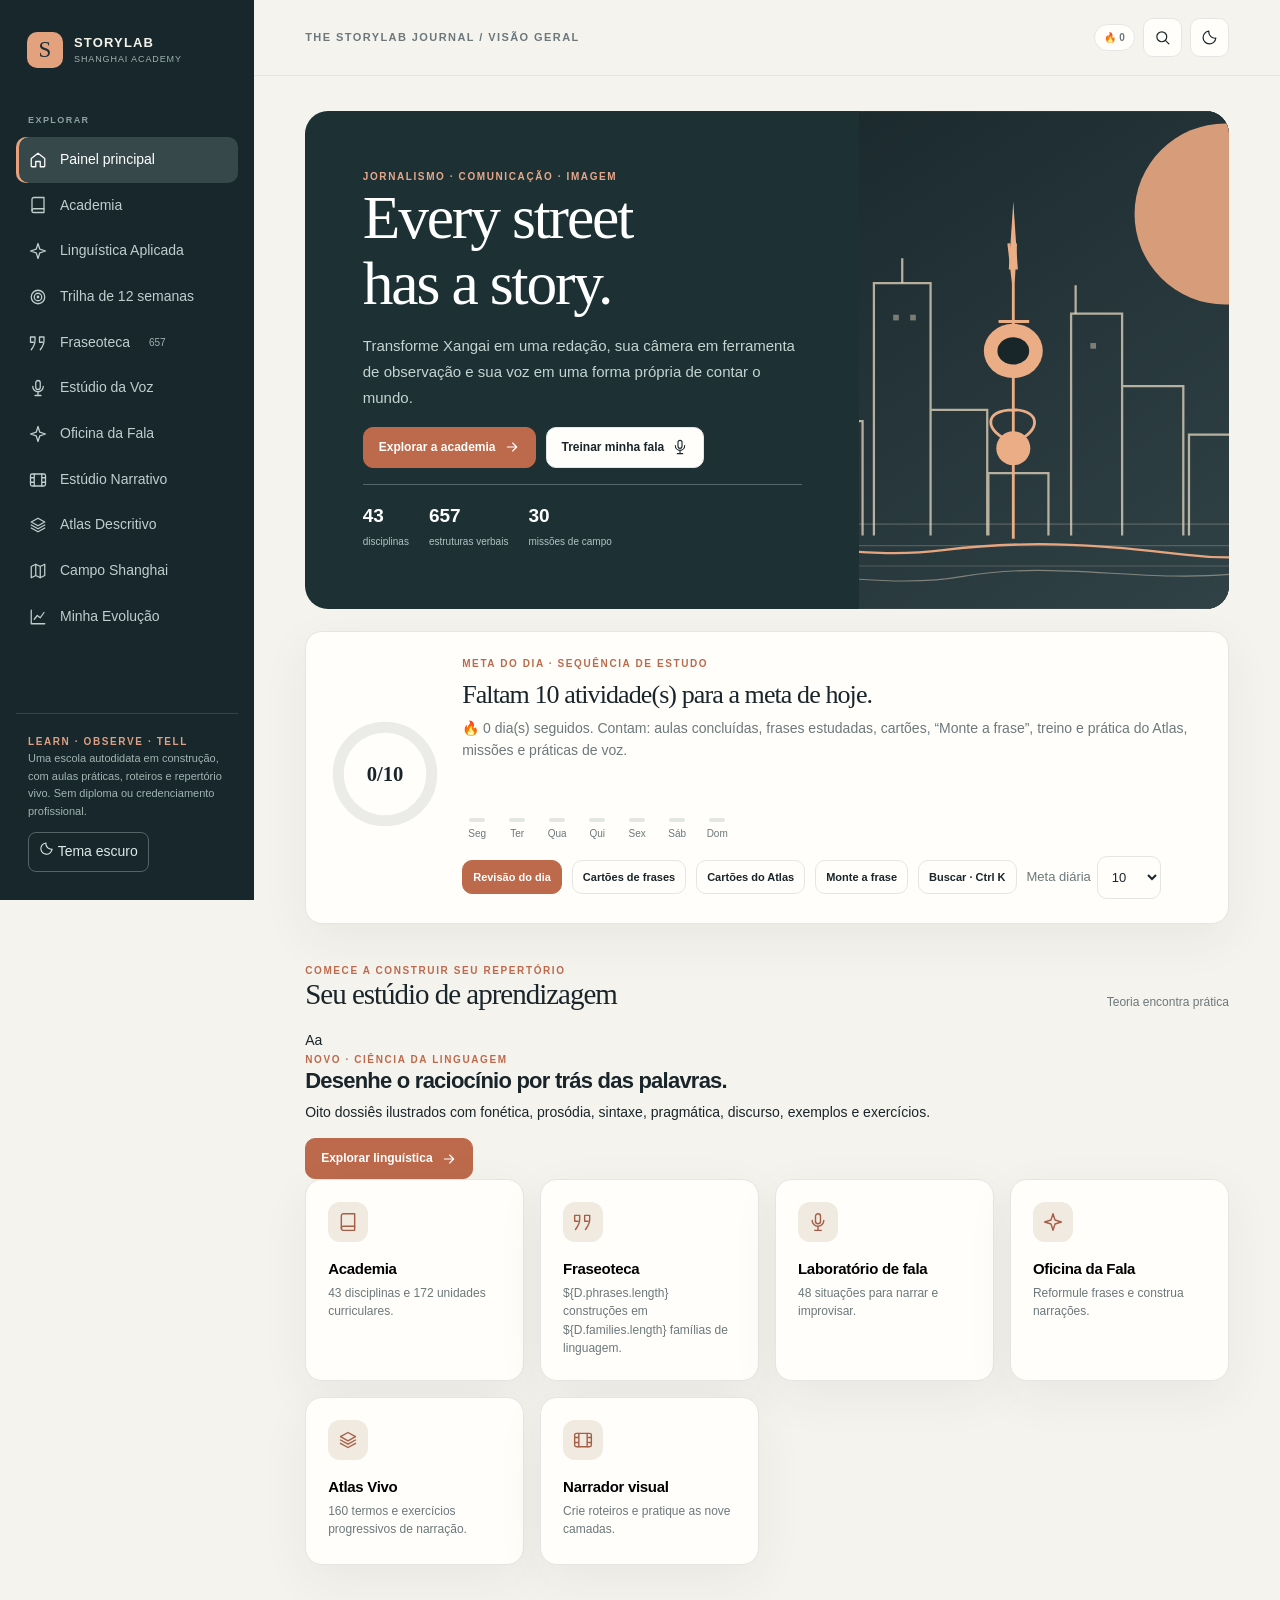
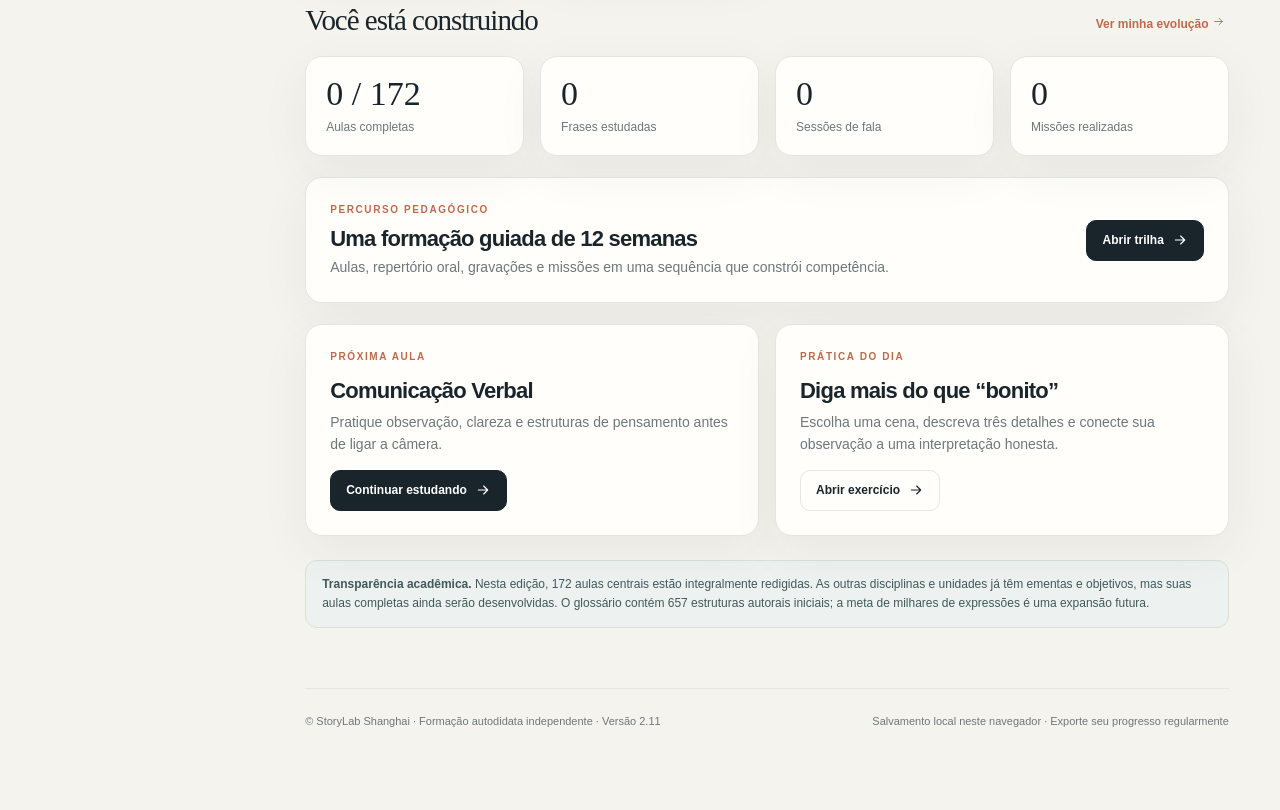
==== commit c95778e6: "refactor(visual): curadoria de 351 esquemas, precisão semântica e paleta de botões v2.11" ====
--- a/storylab-shanghai-offline.html
+++ b/storylab-shanghai-offline.html
@@ -511,6 +511,75 @@
 .fig-zoom .fig{margin:0 auto;max-width:none;width:max(100%,600px)}.fig-zoom .fig-svg{width:100%;max-width:none;cursor:default}.fig-locked{overflow:hidden}
 .atlas20-seefig{border:1px solid var(--line);background:var(--paper);color:var(--accent);border-radius:100px;padding:7px 12px;font-size:12px;font-weight:760;margin:6px 0 0}
 .fig-zoom-hint{position:fixed;top:18px;left:14px;right:96px;z-index:2;font-size:12px;color:var(--muted);line-height:1.35}
+.atlas20-more{margin:8px 0 0}.atlas20-more>summary{cursor:pointer;font-size:12px;font-weight:760;color:var(--accent);padding:8px 2px;list-style:none}.atlas20-more>summary::before{content:'▾ ';font-size:11px}.atlas20-more:not([open])>summary::before{content:'▸ '}.atlas20-more .fig{margin:6px 0 0;padding:12px}
+
+
+/* v2.11 · Curadoria visual: gramática de cores e estados coerentes.
+   A largura configurada pelo estudante permanece intocada. */
+:root{
+  --study-active:#24594d;
+  --study-on:#fffefa;
+  --study-soft:#e8f1ec;
+  --study-border:#98b9ac;
+  --study-ink:#24594d;
+  --fig-0:#f0ded1; --fig-0s:#ab6f55;
+  --fig-1:#dcece3; --fig-1s:#508473;
+  --fig-2:#f3eedc; --fig-2s:#8f7f4a;
+  --fig-3:#e3e9e9; --fig-3s:#5e7c7c;
+}
+[data-theme="dark"]{
+  --study-active:#b4dac9;
+  --study-on:#172d27;
+  --study-soft:#2a443d;
+  --study-border:#688f80;
+  --study-ink:#c5e4d5;
+  --fig-0:#4a362c; --fig-0s:#dba78f;
+  --fig-1:#29453c; --fig-1s:#a1cbbb;
+  --fig-2:#48412d; --fig-2s:#dac68f;
+  --fig-3:#2d4144; --fig-3s:#a0c2bd;
+}
+.ling-figure-controls .ling-diagram-button{
+  width:44px;height:44px;min-width:44px;min-height:44px;
+  border:1px solid var(--line);border-radius:11px;
+  background:var(--paper);color:var(--ink);
+  font-family:Georgia,serif;font-weight:600;font-size:17px;
+  transition:background .16s,border-color .16s,color .16s;
+}
+.ling-figure-controls .ling-diagram-button:hover:not(.active){
+  background:var(--study-soft);border-color:var(--study-border);
+}
+.ling-figure-controls .ling-diagram-button.active{
+  background:var(--study-active);border-color:var(--study-active);
+  color:var(--study-on);font-weight:750;
+  box-shadow:none;
+}
+.ling-figure-controls .ling-diagram-button:focus-visible,
+.ling-tab:focus-visible,.ling-chapter:focus-visible,
+.ling-option:focus-visible,.fig-zoom-btn:focus-visible{
+  outline:3px solid var(--study-border);outline-offset:3px;
+}
+.ling-tab.active{
+  background:var(--study-soft);border-color:var(--study-border);
+  color:var(--study-ink);box-shadow:inset 0 -2px 0 var(--study-active);
+}
+.ling-chapter.active{
+  background:var(--study-soft);border-color:var(--study-border);
+}
+.ling-chapter.active .ling-chapter-num{
+  background:var(--study-active);border-color:var(--study-active);
+  color:var(--study-on);
+}
+.ling-chapter-status{color:var(--study-ink)}
+.ling-option.selected{background:var(--study-soft);border-color:var(--study-active)}
+.fig-zoom-btn{color:var(--study-ink);border-color:var(--study-border)}
+.fig-zoom-btn:hover{background:var(--study-soft)}
+.fig-stage-active{fill:var(--study-soft);stroke:var(--study-active);stroke-width:2.5}
+.fig-svg text.fig-stage-number{fill:var(--study-ink)}
+.fig-svg .fig-t{fill:var(--ink)}
+.fig-svg text.fig-on{fill:var(--study-ink)}
+@media(prefers-reduced-motion:reduce){
+  .ling-figure-controls .ling-diagram-button{transition:none}
+}
 
 </style>
   <title>StoryLab Shanghai — Journalism Academy</title>
@@ -518,7 +587,7 @@
 <body>
   <div id="app"></div>
   <script>
-window.STORYLAB_DATA = {"version":"2.1.0","schools":[{"id":"fundamentos","name":"Fundamentos do Jornalismo","short":"Fundamentos","subtitle":"Pensar como jornalista","accent":"#8b664f"},{"id":"reportagem","name":"Reportagem e Investigação","short":"Reportagem","subtitle":"Pesquisar, verificar, perguntar","accent":"#6b7875"},{"id":"comunicacao","name":"Comunicação e Expressão","short":"Comunicação","subtitle":"Transformar observação em voz","accent":"#aa593c"},{"id":"audiovisual","name":"Fotografia e Audiovisual","short":"Audiovisual","subtitle":"Contar histórias com imagens","accent":"#627b8b"},{"id":"digital","name":"Jornalismo e Mídias Digitais","short":"Digital","subtitle":"Criar para cada formato","accent":"#776a8a"},{"id":"editorias","name":"Laboratórios de Especialização","short":"Editorias","subtitle":"Xangai como sala de aula","accent":"#76805e"}],"courses":[{"id":"teorias-comunicacao","title":"Teorias da Comunicação","school":"fundamentos","description":"Compreenda como mensagens circulam, criam sentido e são interpretadas em contextos diferentes.","outcome":"Explique como uma mesma imagem admite interpretações distintas.","modules":[{"title":"Emissor, mensagem e contexto","focus":"Compreenda como mensagens circulam, criam sentido e são interpretadas em contextos diferentes.","practice":"Explique como uma mesma imagem admite interpretações distintas."},{"title":"Agenda, enquadramento e percepção","focus":"Compreenda como mensagens circulam, criam sentido e são interpretadas em contextos diferentes.","practice":"Explique como uma mesma imagem admite interpretações distintas."},{"title":"Públicos e circulação social","focus":"Compreenda como mensagens circulam, criam sentido e são interpretadas em contextos diferentes.","practice":"Explique como uma mesma imagem admite interpretações distintas."},{"title":"Análise de uma mensagem urbana","focus":"Compreenda como mensagens circulam, criam sentido e são interpretadas em contextos diferentes.","practice":"Explique como uma mesma imagem admite interpretações distintas."}]},{"id":"historia-jornalismo","title":"História do Jornalismo","school":"fundamentos","description":"Conheça transformações da imprensa e as mudanças na produção, circulação e consumo de notícias.","outcome":"Compare um formato histórico com um formato digital contemporâneo.","modules":[{"title":"Primeiras práticas de notícia","focus":"Conheça transformações da imprensa e as mudanças na produção, circulação e consumo de notícias.","practice":"Compare um formato histórico com um formato digital contemporâneo."},{"title":"Imprensa, rádio e televisão","focus":"Conheça transformações da imprensa e as mudanças na produção, circulação e consumo de notícias.","practice":"Compare um formato histórico com um formato digital contemporâneo."},{"title":"Mudanças digitais","focus":"Conheça transformações da imprensa e as mudanças na produção, circulação e consumo de notícias.","practice":"Compare um formato histórico com um formato digital contemporâneo."},{"title":"Linha do tempo de uma reportagem","focus":"Conheça transformações da imprensa e as mudanças na produção, circulação e consumo de notícias.","practice":"Compare um formato histórico com um formato digital contemporâneo."}]},{"id":"fundamentos-jornalismo","title":"Fundamentos do Jornalismo","school":"fundamentos","description":"Diferencie notícia, reportagem, entrevista, crônica, perfil e documentário.","outcome":"Escolha o gênero apropriado para um acontecimento observado.","modules":[{"title":"Informação, apuração e publicação","focus":"Diferencie notícia, reportagem, entrevista, crônica, perfil e documentário.","practice":"Escolha o gênero apropriado para um acontecimento observado."},{"title":"Gêneros jornalísticos","focus":"Diferencie notícia, reportagem, entrevista, crônica, perfil e documentário.","practice":"Escolha o gênero apropriado para um acontecimento observado."},{"title":"Critérios de qualidade","focus":"Diferencie notícia, reportagem, entrevista, crônica, perfil e documentário.","practice":"Escolha o gênero apropriado para um acontecimento observado."},{"title":"Transformar um fato em pauta","focus":"Diferencie notícia, reportagem, entrevista, crônica, perfil e documentário.","practice":"Escolha o gênero apropriado para um acontecimento observado."}]},{"id":"teoria-noticia","title":"Teoria da Notícia","school":"fundamentos","description":"Entenda noticiabilidade, seleção editorial, relevância pública e limitações de uma pauta.","outcome":"Justifique por que um acontecimento merece ser explicado ao público.","modules":[{"title":"O que torna algo notícia","focus":"Entenda noticiabilidade, seleção editorial, relevância pública e limitações de uma pauta.","practice":"Justifique por que um acontecimento merece ser explicado ao público."},{"title":"Valores-notícia","focus":"Entenda noticiabilidade, seleção editorial, relevância pública e limitações de uma pauta.","practice":"Justifique por que um acontecimento merece ser explicado ao público."},{"title":"Seleção e enquadramento","focus":"Entenda noticiabilidade, seleção editorial, relevância pública e limitações de uma pauta.","practice":"Justifique por que um acontecimento merece ser explicado ao público."},{"title":"Oficina de decisão editorial","focus":"Entenda noticiabilidade, seleção editorial, relevância pública e limitações de uma pauta.","practice":"Justifique por que um acontecimento merece ser explicado ao público."}]},{"id":"etica-jornalistica","title":"Ética Jornalística","school":"fundamentos","description":"Pratique precisão, independência, transparência, correção e cuidado com pessoas retratadas.","outcome":"Produza conteúdo sem confundir inferências e fatos observados.","modules":[{"title":"Fatos, opiniões e inferências","focus":"Pratique precisão, independência, transparência, correção e cuidado com pessoas retratadas.","practice":"Produza conteúdo sem confundir inferências e fatos observados."},{"title":"Consentimento e possíveis danos","focus":"Pratique precisão, independência, transparência, correção e cuidado com pessoas retratadas.","practice":"Produza conteúdo sem confundir inferências e fatos observados."},{"title":"Conflitos de interesse","focus":"Pratique precisão, independência, transparência, correção e cuidado com pessoas retratadas.","practice":"Produza conteúdo sem confundir inferências e fatos observados."},{"title":"Checklist editorial","focus":"Pratique precisão, independência, transparência, correção e cuidado com pessoas retratadas.","practice":"Produza conteúdo sem confundir inferências e fatos observados."}]},{"id":"legislacao-direitos","title":"Legislação e Direitos","school":"fundamentos","description":"Identifique questões de imagem, privacidade, autoria, gravações e publicação em diferentes jurisdições.","outcome":"Planeje uma gravação respeitosa com verificação de regras locais.","modules":[{"title":"Imagem e privacidade","focus":"Identifique questões de imagem, privacidade, autoria, gravações e publicação em diferentes jurisdições.","practice":"Planeje uma gravação respeitosa com verificação de regras locais."},{"title":"Autorizações e espaços privados","focus":"Identifique questões de imagem, privacidade, autoria, gravações e publicação em diferentes jurisdições.","practice":"Planeje uma gravação respeitosa com verificação de regras locais."},{"title":"Direitos de uso de conteúdo","focus":"Identifique questões de imagem, privacidade, autoria, gravações e publicação em diferentes jurisdições.","practice":"Planeje uma gravação respeitosa com verificação de regras locais."},{"title":"Roteiro de verificação legal","focus":"Identifique questões de imagem, privacidade, autoria, gravações e publicação em diferentes jurisdições.","practice":"Planeje uma gravação respeitosa com verificação de regras locais."}]},{"id":"jornalismo-internacional","title":"Jornalismo Internacional","school":"fundamentos","description":"Desenvolva contexto, escuta intercultural e cuidado com generalizações sobre sociedades.","outcome":"Conte uma história sobre a China evitando estereótipos.","modules":[{"title":"Fontes e contexto internacional","focus":"Desenvolva contexto, escuta intercultural e cuidado com generalizações sobre sociedades.","practice":"Conte uma história sobre a China evitando estereótipos."},{"title":"Tradução e mediação cultural","focus":"Desenvolva contexto, escuta intercultural e cuidado com generalizações sobre sociedades.","practice":"Conte uma história sobre a China evitando estereótipos."},{"title":"Estereótipos e assimetrias","focus":"Desenvolva contexto, escuta intercultural e cuidado com generalizações sobre sociedades.","practice":"Conte uma história sobre a China evitando estereótipos."},{"title":"Reportagem com múltiplas perspectivas","focus":"Desenvolva contexto, escuta intercultural e cuidado com generalizações sobre sociedades.","practice":"Conte uma história sobre a China evitando estereótipos."}]},{"id":"tecnicas-reportagem","title":"Técnicas de Reportagem","school":"reportagem","description":"Organize observação, entrevistas, documentos e cenas em uma reportagem consistente.","outcome":"Monte uma pauta com perguntas verificáveis e cenas necessárias.","modules":[{"title":"Ideia e hipótese de pauta","focus":"Organize observação, entrevistas, documentos e cenas em uma reportagem consistente.","practice":"Monte uma pauta com perguntas verificáveis e cenas necessárias."},{"title":"Plano de apuração","focus":"Organize observação, entrevistas, documentos e cenas em uma reportagem consistente.","practice":"Monte uma pauta com perguntas verificáveis e cenas necessárias."},{"title":"Organização de evidências","focus":"Organize observação, entrevistas, documentos e cenas em uma reportagem consistente.","practice":"Monte uma pauta com perguntas verificáveis e cenas necessárias."},{"title":"Produção de reportagem de campo","focus":"Organize observação, entrevistas, documentos e cenas em uma reportagem consistente.","practice":"Monte uma pauta com perguntas verificáveis e cenas necessárias."}]},{"id":"redacao-jornalistica","title":"Redação Jornalística","school":"reportagem","description":"Aprenda a escrever para informar e para ser ouvido, sem sacrificar a precisão.","outcome":"Reescreva a mesma informação para texto, fala e legenda.","modules":[{"title":"Lead e perguntas essenciais","focus":"Aprenda a escrever para informar e para ser ouvido, sem sacrificar a precisão.","practice":"Reescreva a mesma informação para texto, fala e legenda."},{"title":"Pirâmide invertida e alternativas","focus":"Aprenda a escrever para informar e para ser ouvido, sem sacrificar a precisão.","practice":"Reescreva a mesma informação para texto, fala e legenda."},{"title":"Escrita para o ouvido","focus":"Aprenda a escrever para informar e para ser ouvido, sem sacrificar a precisão.","practice":"Reescreva a mesma informação para texto, fala e legenda."},{"title":"Edição e corte de excessos","focus":"Aprenda a escrever para informar e para ser ouvido, sem sacrificar a precisão.","practice":"Reescreva a mesma informação para texto, fala e legenda."}]},{"id":"tecnicas-entrevista","title":"Técnicas de Entrevista","school":"reportagem","description":"Prepare perguntas abertas, escute, aprofunde e conduza conversas com respeito.","outcome":"Conduza uma entrevista curta com perguntas e retomadas relevantes.","modules":[{"title":"Preparação e investigação","focus":"Prepare perguntas abertas, escute, aprofunde e conduza conversas com respeito.","practice":"Conduza uma entrevista curta com perguntas e retomadas relevantes."},{"title":"Perguntas abertas e fechadas","focus":"Prepare perguntas abertas, escute, aprofunde e conduza conversas com respeito.","practice":"Conduza uma entrevista curta com perguntas e retomadas relevantes."},{"title":"Escuta e follow-ups","focus":"Prepare perguntas abertas, escute, aprofunde e conduza conversas com respeito.","practice":"Conduza uma entrevista curta com perguntas e retomadas relevantes."},{"title":"Entrevista em ambiente real","focus":"Prepare perguntas abertas, escute, aprofunde e conduza conversas com respeito.","practice":"Conduza uma entrevista curta com perguntas e retomadas relevantes."}]},{"id":"pesquisa-verificacao","title":"Pesquisa e Verificação","school":"reportagem","description":"Diferencie fonte primária, evidência, testemunho e interpretação.","outcome":"Produza um pequeno dossiê com afirmações e fontes.","modules":[{"title":"O que é evidência","focus":"Diferencie fonte primária, evidência, testemunho e interpretação.","practice":"Produza um pequeno dossiê com afirmações e fontes."},{"title":"Verificação cruzada","focus":"Diferencie fonte primária, evidência, testemunho e interpretação.","practice":"Produza um pequeno dossiê com afirmações e fontes."},{"title":"Imagens e dados fora de contexto","focus":"Diferencie fonte primária, evidência, testemunho e interpretação.","practice":"Produza um pequeno dossiê com afirmações e fontes."},{"title":"Registro de fontes","focus":"Diferencie fonte primária, evidência, testemunho e interpretação.","practice":"Produza um pequeno dossiê com afirmações e fontes."}]},{"id":"jornalismo-dados","title":"Jornalismo de Dados","school":"reportagem","description":"Utilize tabelas, proporções e visualizações para explicar fenômenos sem induzir conclusões erradas.","outcome":"Apresente uma comparação de preços metodologicamente correta.","modules":[{"title":"Perguntas quantitativas","focus":"Utilize tabelas, proporções e visualizações para explicar fenômenos sem induzir conclusões erradas.","practice":"Apresente uma comparação de preços metodologicamente correta."},{"title":"Limpeza e denominadores","focus":"Utilize tabelas, proporções e visualizações para explicar fenômenos sem induzir conclusões erradas.","practice":"Apresente uma comparação de preços metodologicamente correta."},{"title":"Visualização honesta","focus":"Utilize tabelas, proporções e visualizações para explicar fenômenos sem induzir conclusões erradas.","practice":"Apresente uma comparação de preços metodologicamente correta."},{"title":"Narração de números","focus":"Utilize tabelas, proporções e visualizações para explicar fenômenos sem induzir conclusões erradas.","practice":"Apresente uma comparação de preços metodologicamente correta."}]},{"id":"jornalismo-investigativo","title":"Jornalismo Investigativo","school":"reportagem","description":"Estruture hipóteses, trilhas documentais e confirmação responsável de informações.","outcome":"Desenhe uma investigação pequena com limites claros.","modules":[{"title":"Hipóteses e interesse público","focus":"Estruture hipóteses, trilhas documentais e confirmação responsável de informações.","practice":"Desenhe uma investigação pequena com limites claros."},{"title":"Documentação e trilha de evidência","focus":"Estruture hipóteses, trilhas documentais e confirmação responsável de informações.","practice":"Desenhe uma investigação pequena com limites claros."},{"title":"Contraditório e verificação","focus":"Estruture hipóteses, trilhas documentais e confirmação responsável de informações.","practice":"Desenhe uma investigação pequena com limites claros."},{"title":"Síntese de achados","focus":"Estruture hipóteses, trilhas documentais e confirmação responsável de informações.","practice":"Desenhe uma investigação pequena com limites claros."}]},{"id":"comunicacao-verbal","title":"Comunicação Verbal","school":"comunicacao","description":"Transforme pensamentos dispersos em mensagens com começo, progressão e conclusão.","outcome":"Descreva uma cena por nove camadas de profundidade.","modules":[{"title":"O pensamento antes da palavra","focus":"Transforme pensamentos dispersos em mensagens com começo, progressão e conclusão.","practice":"Descreva uma cena por nove camadas de profundidade."},{"title":"As nove camadas de comunicação","focus":"Transforme pensamentos dispersos em mensagens com começo, progressão e conclusão.","practice":"Descreva uma cena por nove camadas de profundidade."},{"title":"Estruturas que dão fluência","focus":"Transforme pensamentos dispersos em mensagens com começo, progressão e conclusão.","practice":"Descreva uma cena por nove camadas de profundidade."},{"title":"Síntese com precisão","focus":"Transforme pensamentos dispersos em mensagens com começo, progressão e conclusão.","practice":"Descreva uma cena por nove camadas de profundidade."}]},{"id":"oratoria-retorica","title":"Oratória e Retórica","school":"comunicacao","description":"Desenvolva clareza, argumentos sustentados e organização do discurso em diferentes públicos.","outcome":"Sustente um argumento curto sem recorrer a exageros.","modules":[{"title":"Intenção e audiência","focus":"Desenvolva clareza, argumentos sustentados e organização do discurso em diferentes públicos.","practice":"Sustente um argumento curto sem recorrer a exageros."},{"title":"Arquitetura de um argumento","focus":"Desenvolva clareza, argumentos sustentados e organização do discurso em diferentes públicos.","practice":"Sustente um argumento curto sem recorrer a exageros."},{"title":"Ethos, logos e pathos","focus":"Desenvolva clareza, argumentos sustentados e organização do discurso em diferentes públicos.","practice":"Sustente um argumento curto sem recorrer a exageros."},{"title":"Explicação oral persuasiva","focus":"Desenvolva clareza, argumentos sustentados e organização do discurso em diferentes públicos.","practice":"Sustente um argumento curto sem recorrer a exageros."}]},{"id":"locucao-voz","title":"Locução e Voz","school":"comunicacao","description":"Pratique respiração, dicção, pausas, ritmo e ênfase sem forçar a voz.","outcome":"Grave uma leitura com variação expressiva consciente.","modules":[{"title":"Respiração e postura","focus":"Pratique respiração, dicção, pausas, ritmo e ênfase sem forçar a voz.","practice":"Grave uma leitura com variação expressiva consciente."},{"title":"Articulação e inteligibilidade","focus":"Pratique respiração, dicção, pausas, ritmo e ênfase sem forçar a voz.","practice":"Grave uma leitura com variação expressiva consciente."},{"title":"Ritmo, entonação e silêncio","focus":"Pratique respiração, dicção, pausas, ritmo e ênfase sem forçar a voz.","practice":"Grave uma leitura com variação expressiva consciente."},{"title":"Leitura expressiva","focus":"Pratique respiração, dicção, pausas, ritmo e ênfase sem forçar a voz.","practice":"Grave uma leitura com variação expressiva consciente."}]},{"id":"comunicacao-camera","title":"Comunicação Diante da Câmera","school":"comunicacao","description":"Integre olhar, gesto, postura, espontaneidade e estrutura verbal.","outcome":"Grave uma apresentação natural de 45 segundos.","modules":[{"title":"Relação com a lente","focus":"Integre olhar, gesto, postura, espontaneidade e estrutura verbal.","practice":"Grave uma apresentação natural de 45 segundos."},{"title":"Linguagem corporal","focus":"Integre olhar, gesto, postura, espontaneidade e estrutura verbal.","practice":"Grave uma apresentação natural de 45 segundos."},{"title":"Fazer sem teleprompter","focus":"Integre olhar, gesto, postura, espontaneidade e estrutura verbal.","practice":"Grave uma apresentação natural de 45 segundos."},{"title":"Presença em movimento","focus":"Integre olhar, gesto, postura, espontaneidade e estrutura verbal.","practice":"Grave uma apresentação natural de 45 segundos."}]},{"id":"linguagem-descritiva","title":"Linguagem Descritiva","school":"comunicacao","description":"Aumente repertório para narrar espaços, pessoas, materiais, sensações e mudanças.","outcome":"Descreva um mesmo ambiente sem palavras genéricas.","modules":[{"title":"Observação versus julgamento","focus":"Aumente repertório para narrar espaços, pessoas, materiais, sensações e mudanças.","practice":"Descreva um mesmo ambiente sem palavras genéricas."},{"title":"O atlas dos detalhes","focus":"Aumente repertório para narrar espaços, pessoas, materiais, sensações e mudanças.","practice":"Descreva um mesmo ambiente sem palavras genéricas."},{"title":"Vocabulário de relações","focus":"Aumente repertório para narrar espaços, pessoas, materiais, sensações e mudanças.","practice":"Descreva um mesmo ambiente sem palavras genéricas."},{"title":"Descrição cinematográfica","focus":"Aumente repertório para narrar espaços, pessoas, materiais, sensações e mudanças.","practice":"Descreva um mesmo ambiente sem palavras genéricas."}]},{"id":"storytelling","title":"Storytelling e Narrativa","school":"comunicacao","description":"Use situação, tensão, mudança e significado para criar histórias verdadeiras.","outcome":"Organize acontecimentos observados em uma narrativa curta.","modules":[{"title":"Personagem e desejo","focus":"Use situação, tensão, mudança e significado para criar histórias verdadeiras.","practice":"Organize acontecimentos observados em uma narrativa curta."},{"title":"Progressão e virada","focus":"Use situação, tensão, mudança e significado para criar histórias verdadeiras.","practice":"Organize acontecimentos observados em uma narrativa curta."},{"title":"Cenas, tempo e cortes","focus":"Use situação, tensão, mudança e significado para criar histórias verdadeiras.","practice":"Organize acontecimentos observados em uma narrativa curta."},{"title":"Encerramento com significado","focus":"Use situação, tensão, mudança e significado para criar histórias verdadeiras.","practice":"Organize acontecimentos observados em uma narrativa curta."}]},{"id":"improvisacao","title":"Improvisação e Fluência","school":"comunicacao","description":"Aprenda a pensar em voz alta com coerência, reformular e recuperar o fio da fala.","outcome":"Sustente um comentário espontâneo por 60 segundos.","modules":[{"title":"Pensar em blocos","focus":"Aprenda a pensar em voz alta com coerência, reformular e recuperar o fio da fala.","practice":"Sustente um comentário espontâneo por 60 segundos."},{"title":"Conectores e retomadas","focus":"Aprenda a pensar em voz alta com coerência, reformular e recuperar o fio da fala.","practice":"Sustente um comentário espontâneo por 60 segundos."},{"title":"Reformulação em tempo real","focus":"Aprenda a pensar em voz alta com coerência, reformular e recuperar o fio da fala.","practice":"Sustente um comentário espontâneo por 60 segundos."},{"title":"Improviso de campo","focus":"Aprenda a pensar em voz alta com coerência, reformular e recuperar o fio da fala.","practice":"Sustente um comentário espontâneo por 60 segundos."}]},{"id":"semiotica","title":"Semiótica e Comunicação Não Verbal","school":"comunicacao","description":"Analise símbolos, gestos, imagens, enquadramentos e significados sociais.","outcome":"Explique a leitura visual de uma vitrine ou cartaz.","modules":[{"title":"Signo, ícone e símbolo","focus":"Analise símbolos, gestos, imagens, enquadramentos e significados sociais.","practice":"Explique a leitura visual de uma vitrine ou cartaz."},{"title":"Gestos, expressão e espaço","focus":"Analise símbolos, gestos, imagens, enquadramentos e significados sociais.","practice":"Explique a leitura visual de uma vitrine ou cartaz."},{"title":"Códigos visuais","focus":"Analise símbolos, gestos, imagens, enquadramentos e significados sociais.","practice":"Explique a leitura visual de uma vitrine ou cartaz."},{"title":"Análise de uma cena","focus":"Analise símbolos, gestos, imagens, enquadramentos e significados sociais.","practice":"Explique a leitura visual de uma vitrine ou cartaz."}]},{"id":"psicologia-comunicacao","title":"Psicologia da Comunicação","school":"comunicacao","description":"Compreenda atenção, memória, emoção, vieses e processamento de mensagens.","outcome":"Reestruture uma explicação para reduzir a carga cognitiva.","modules":[{"title":"Atenção e seleção","focus":"Compreenda atenção, memória, emoção, vieses e processamento de mensagens.","practice":"Reestruture uma explicação para reduzir a carga cognitiva."},{"title":"Emoção e memória","focus":"Compreenda atenção, memória, emoção, vieses e processamento de mensagens.","practice":"Reestruture uma explicação para reduzir a carga cognitiva."},{"title":"Percepção e vieses","focus":"Compreenda atenção, memória, emoção, vieses e processamento de mensagens.","practice":"Reestruture uma explicação para reduzir a carga cognitiva."},{"title":"Clareza para públicos diferentes","focus":"Compreenda atenção, memória, emoção, vieses e processamento de mensagens.","practice":"Reestruture uma explicação para reduzir a carga cognitiva."}]},{"id":"comunicacao-intercultural","title":"Comunicação Intercultural","school":"comunicacao","description":"Use escuta, contextualização e perguntas cuidadosas em encontros entre culturas.","outcome":"Entrevise uma pessoa sem pressupor que ela representa um grupo inteiro.","modules":[{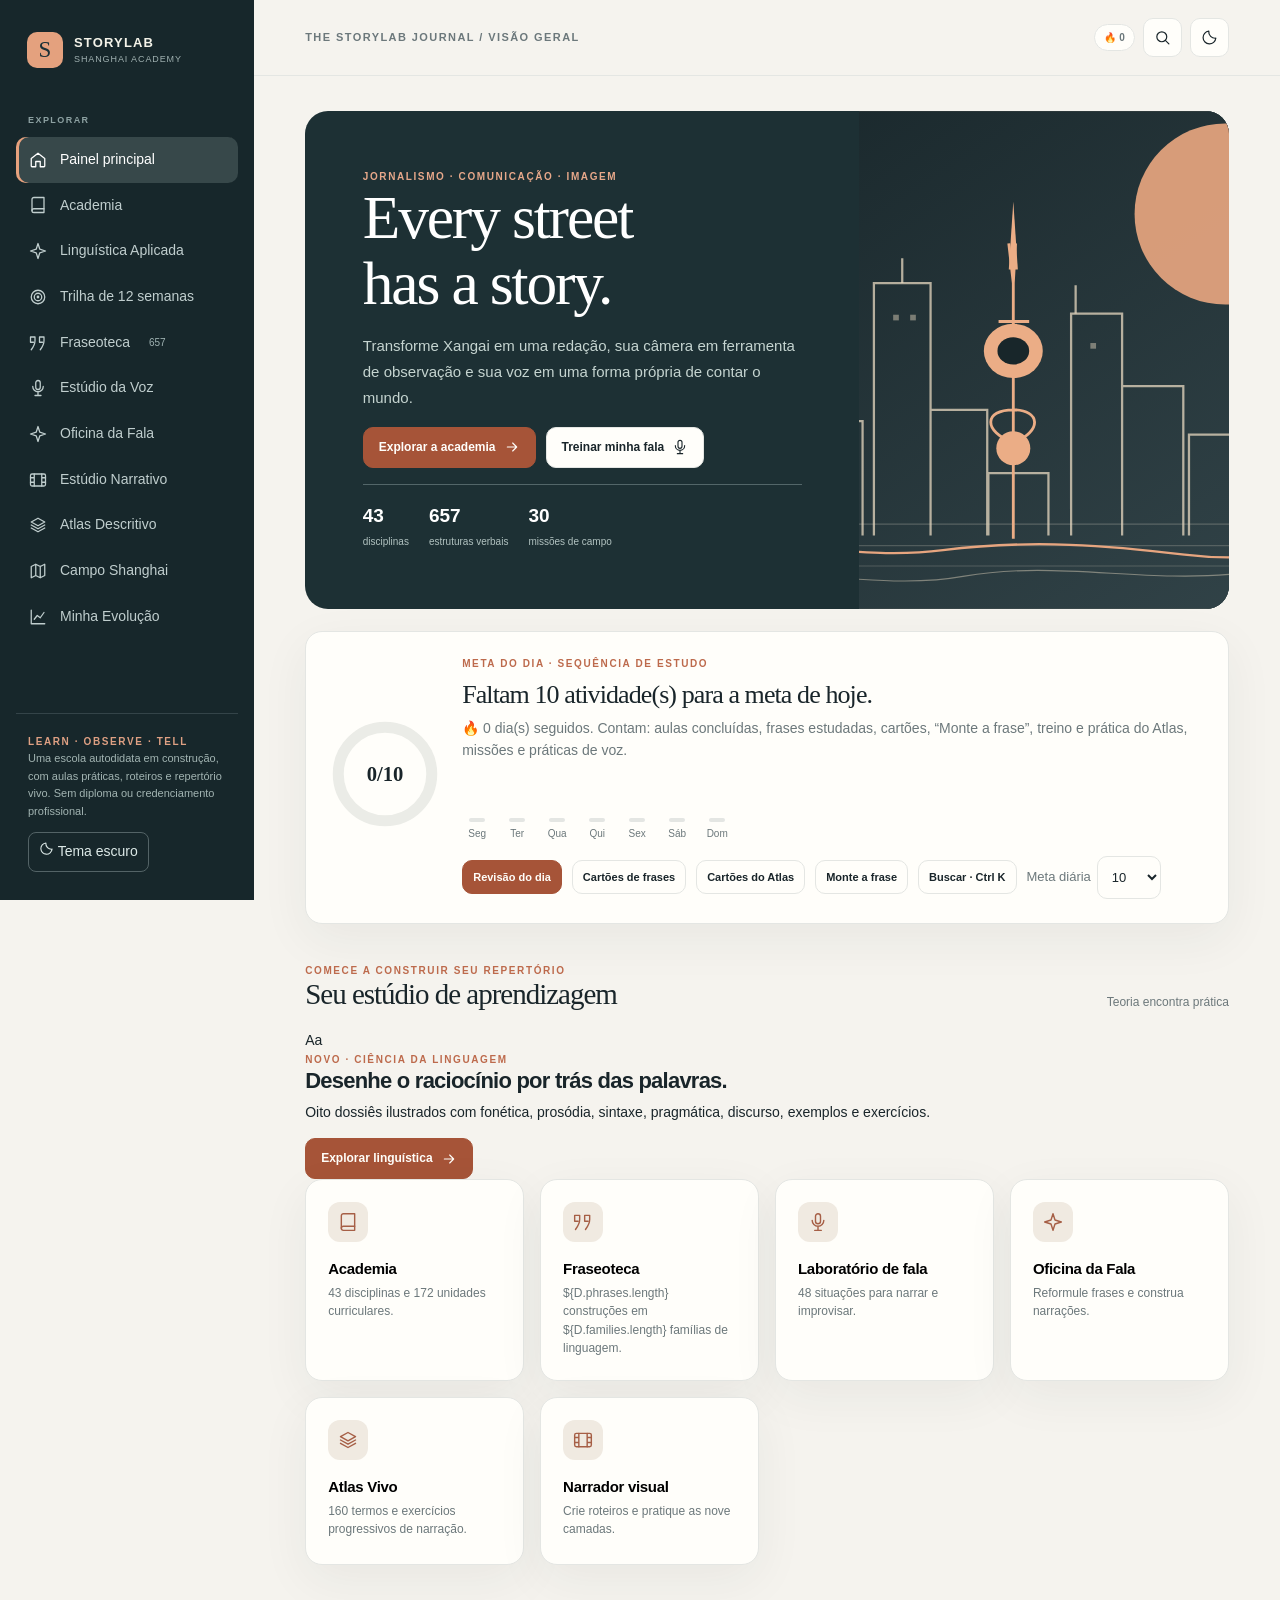
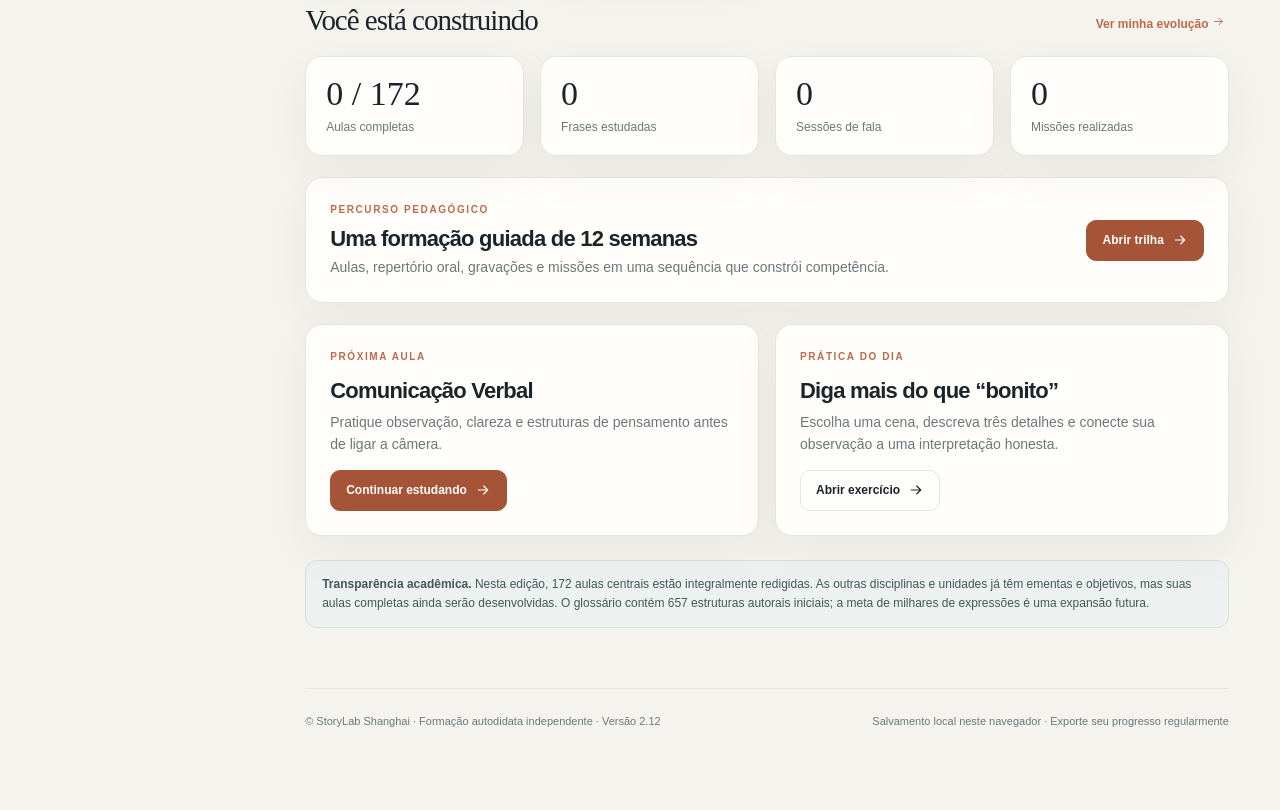
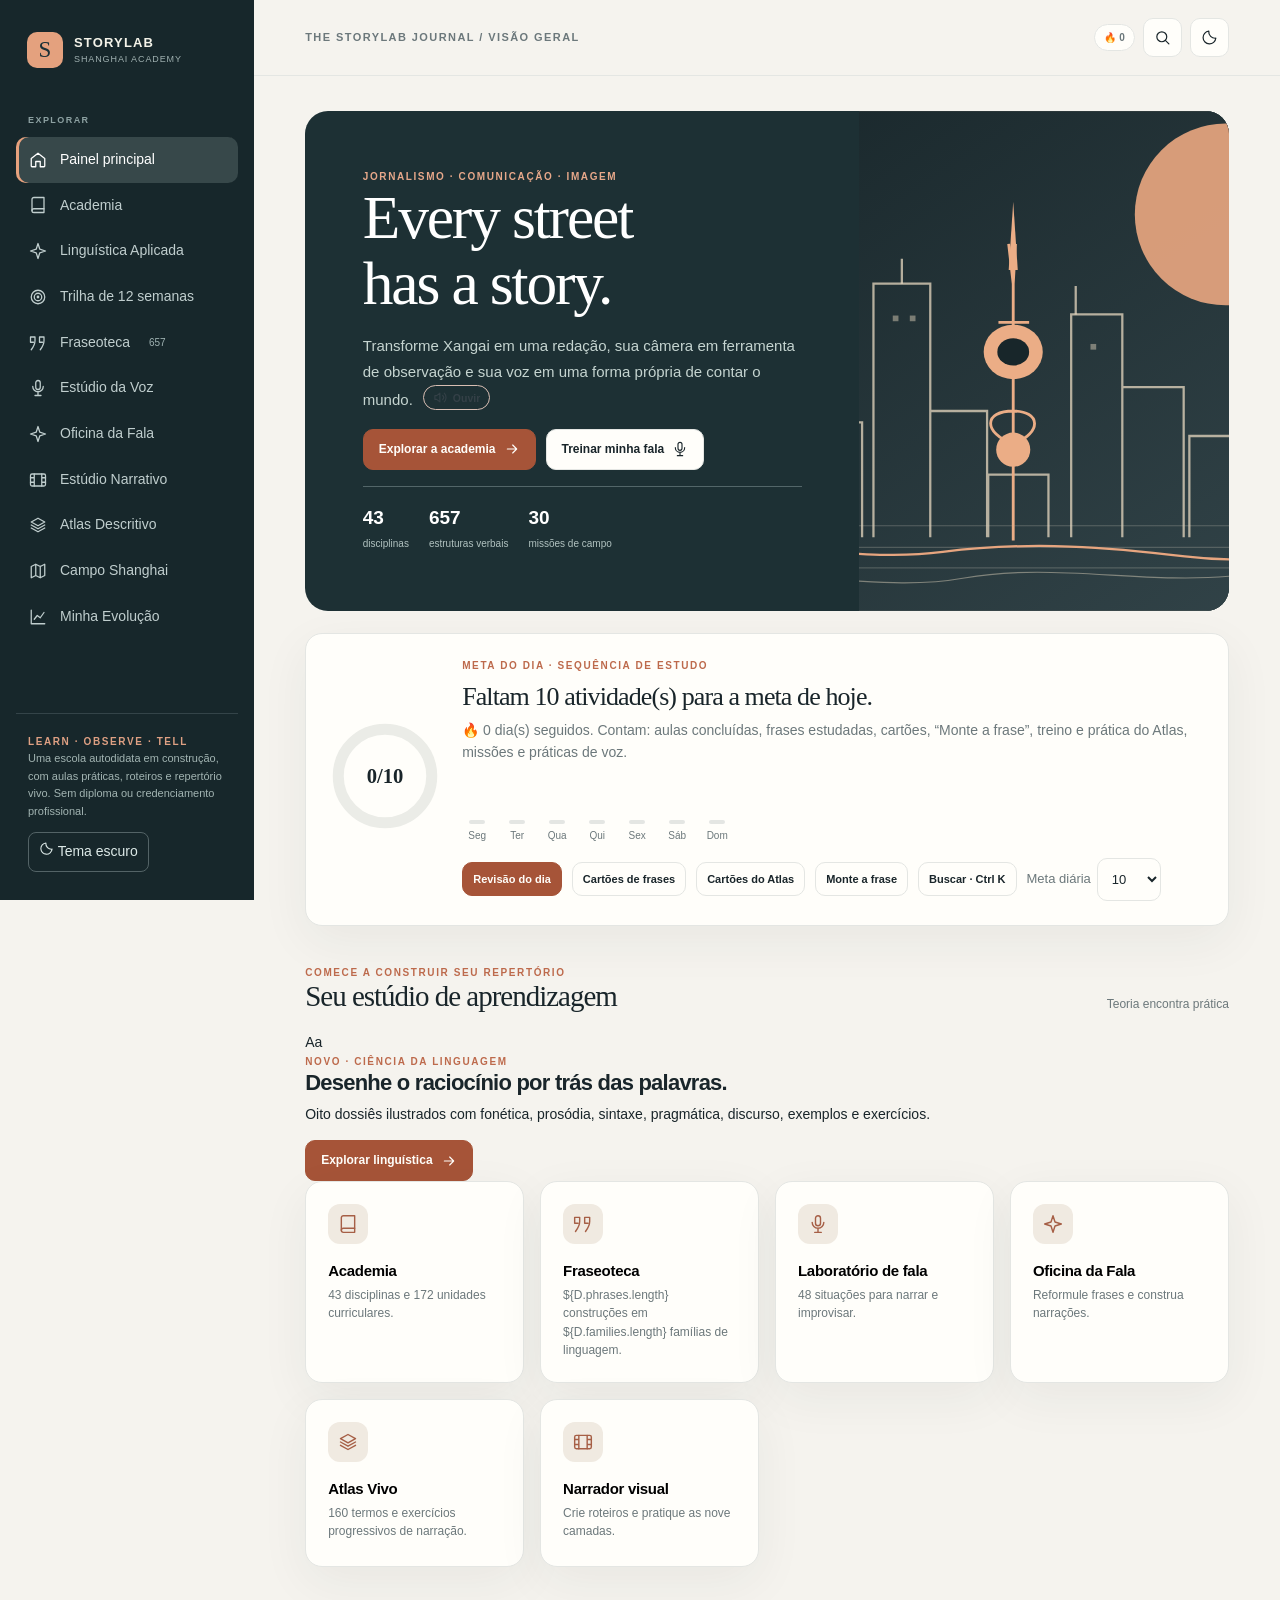
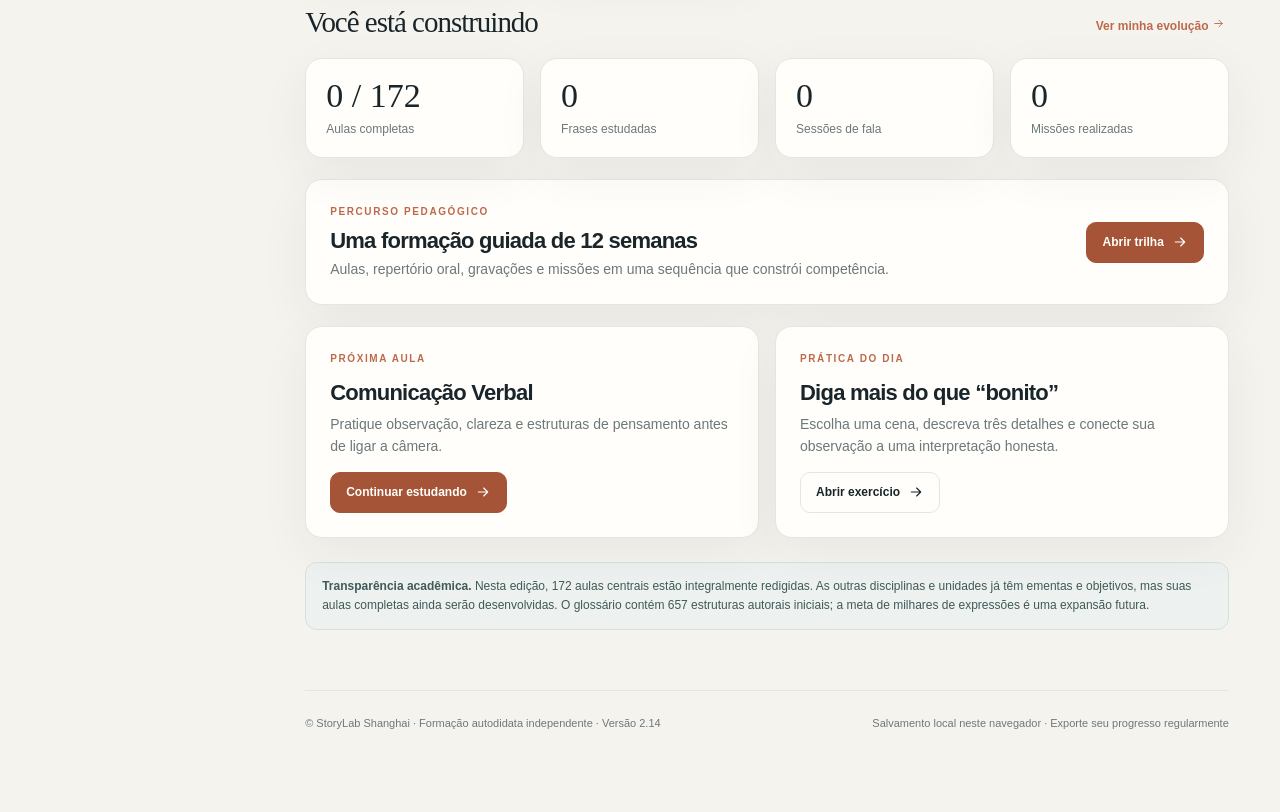
